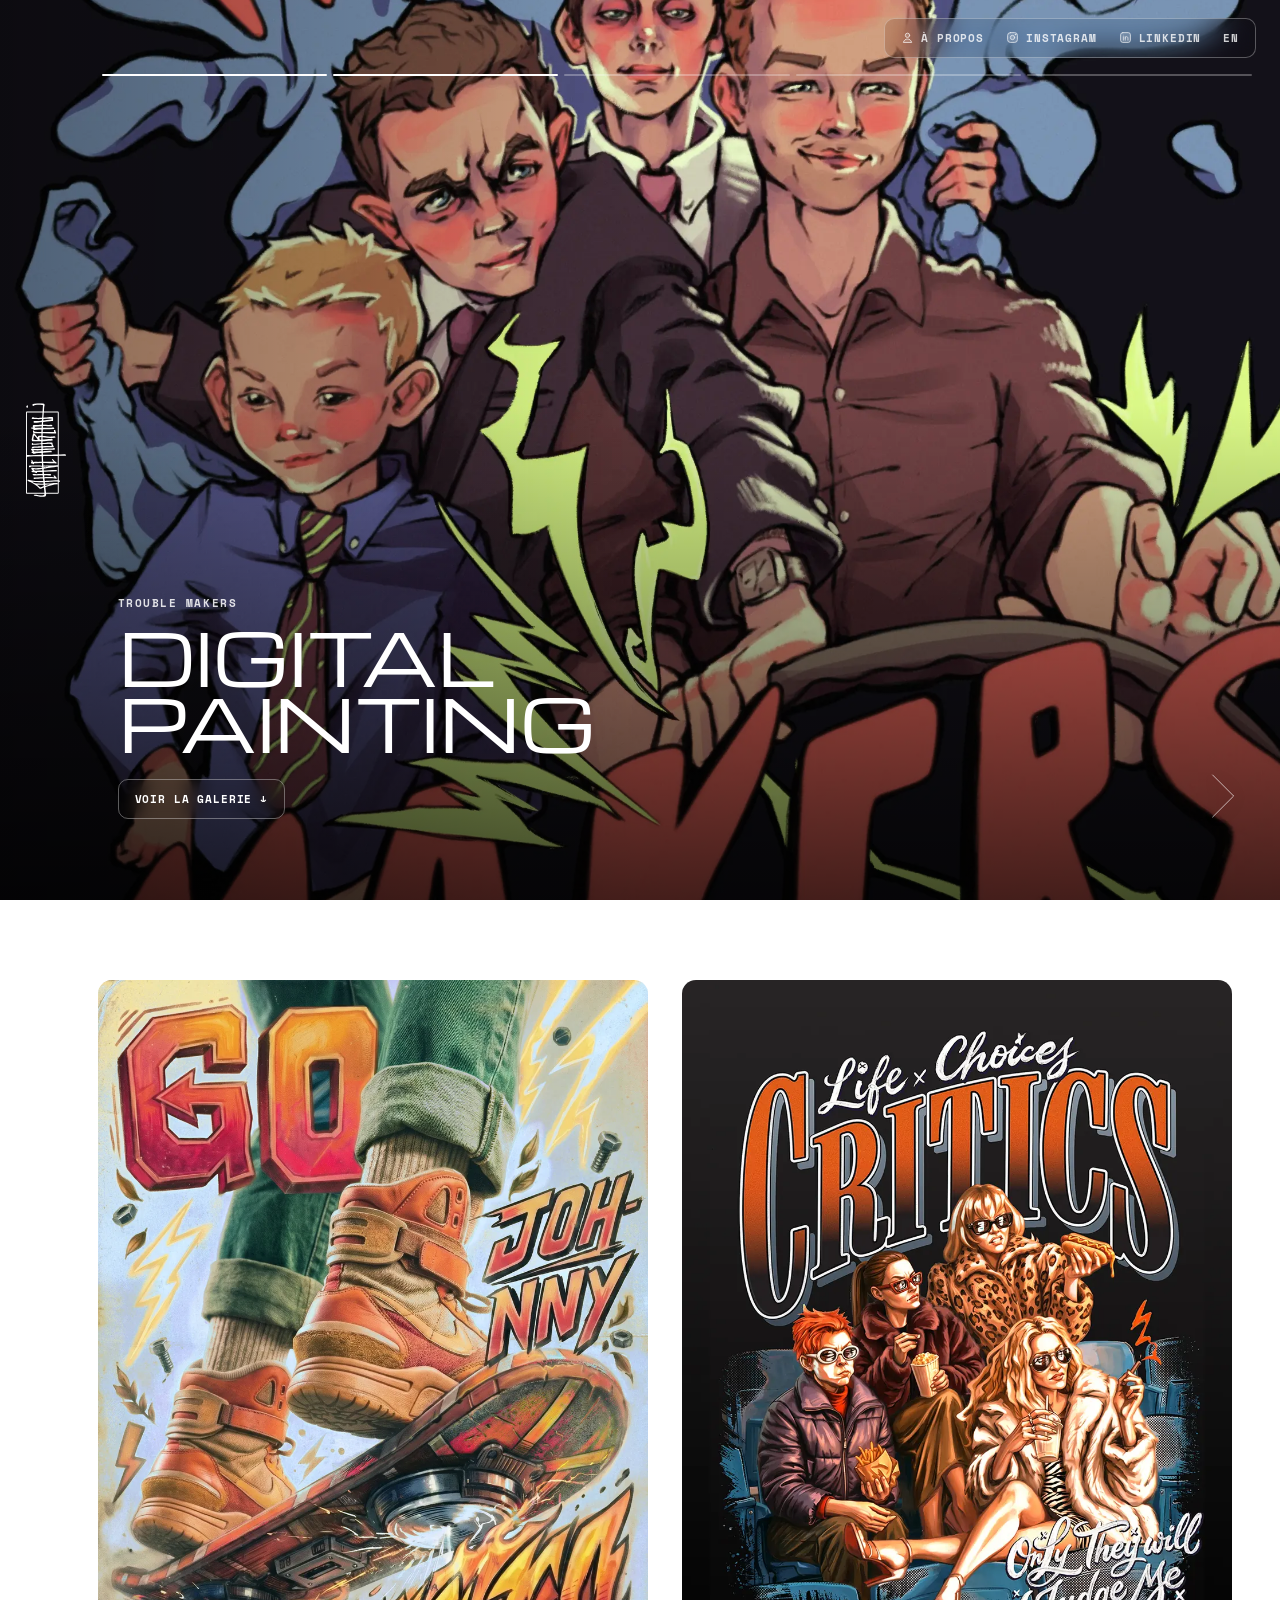
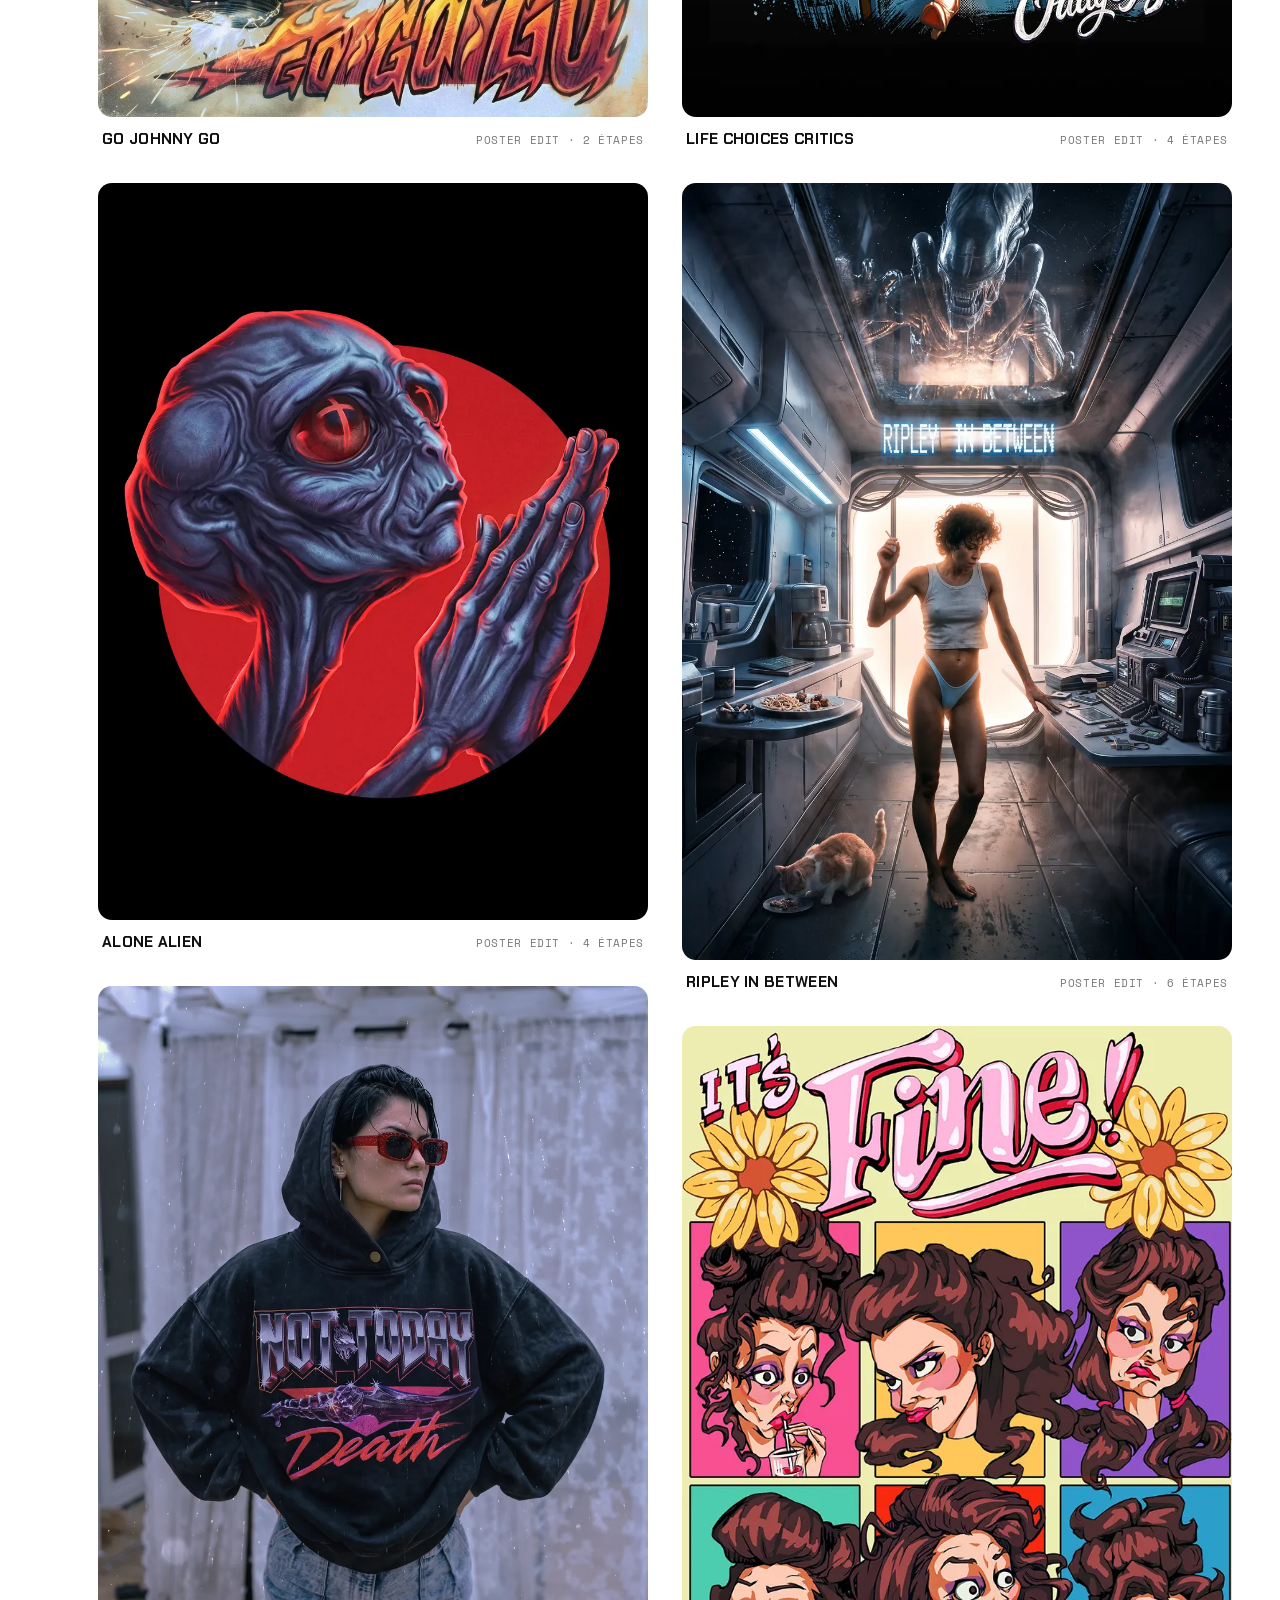
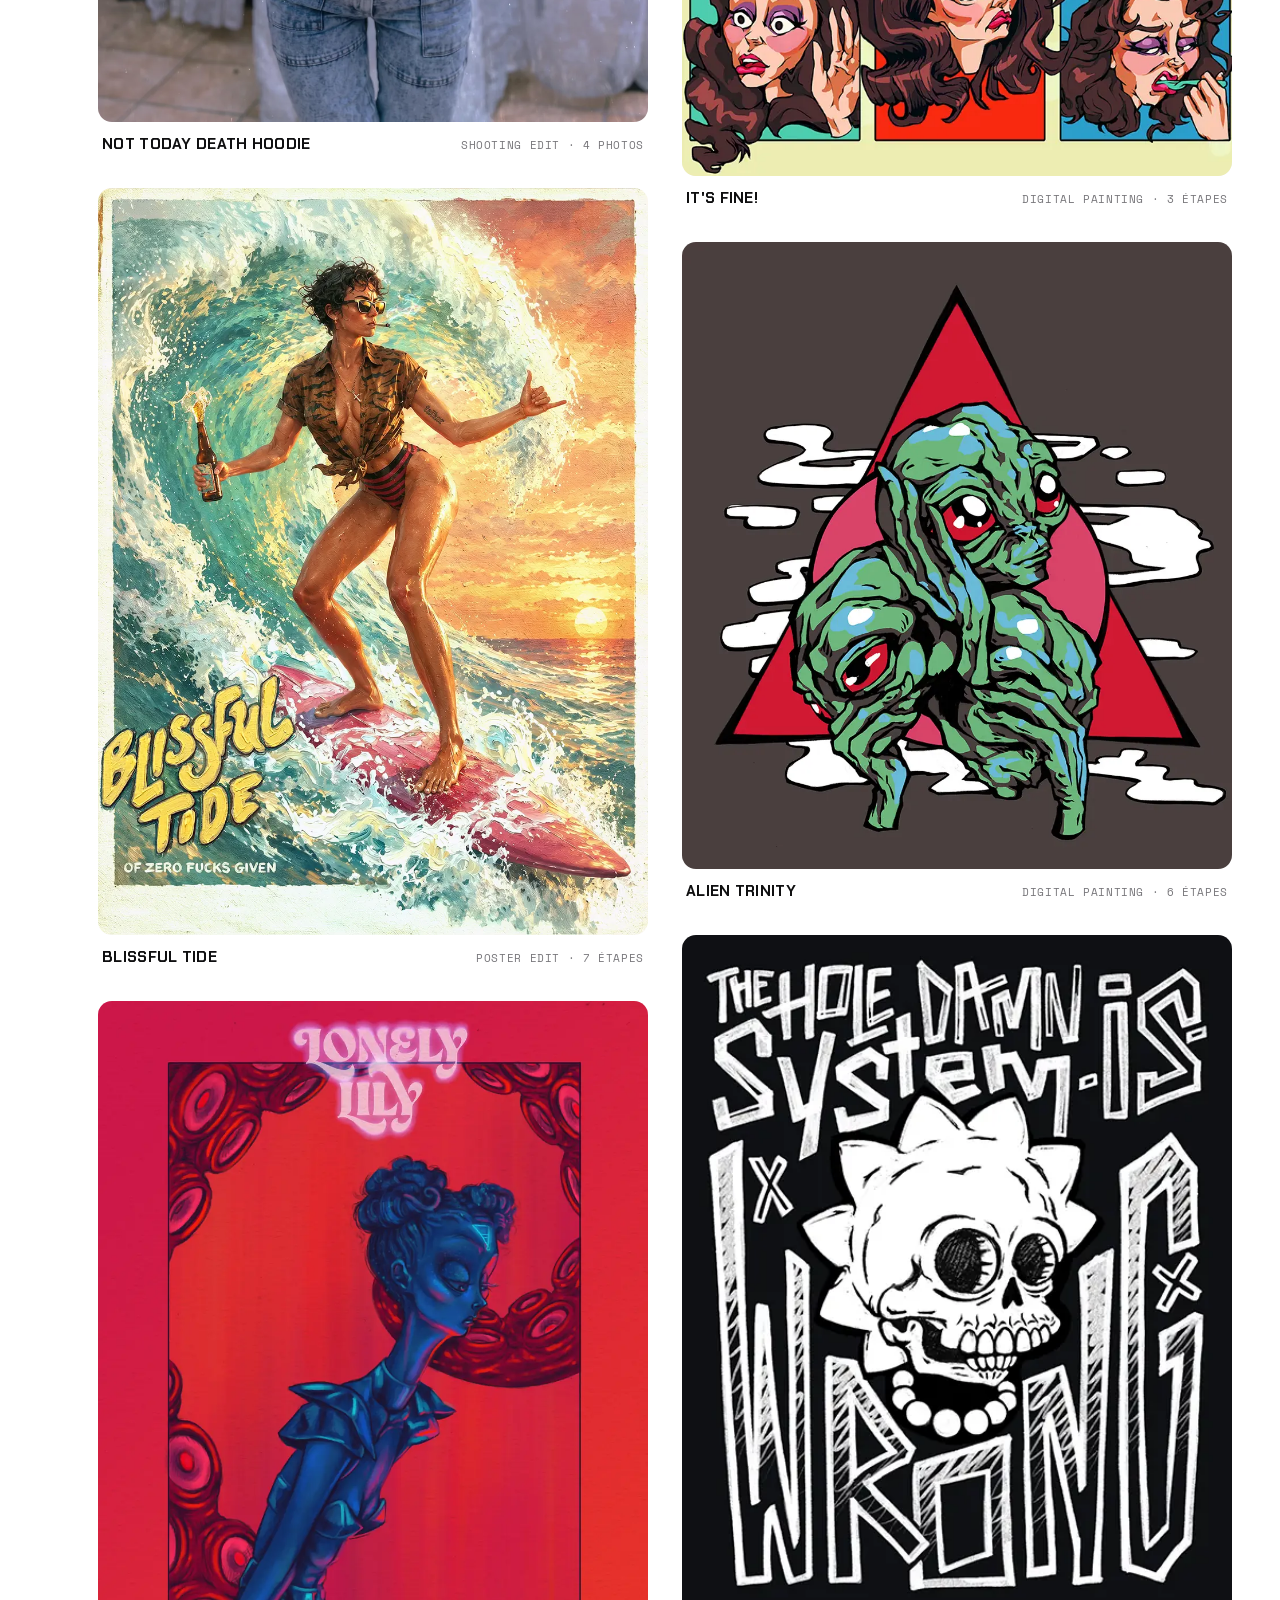
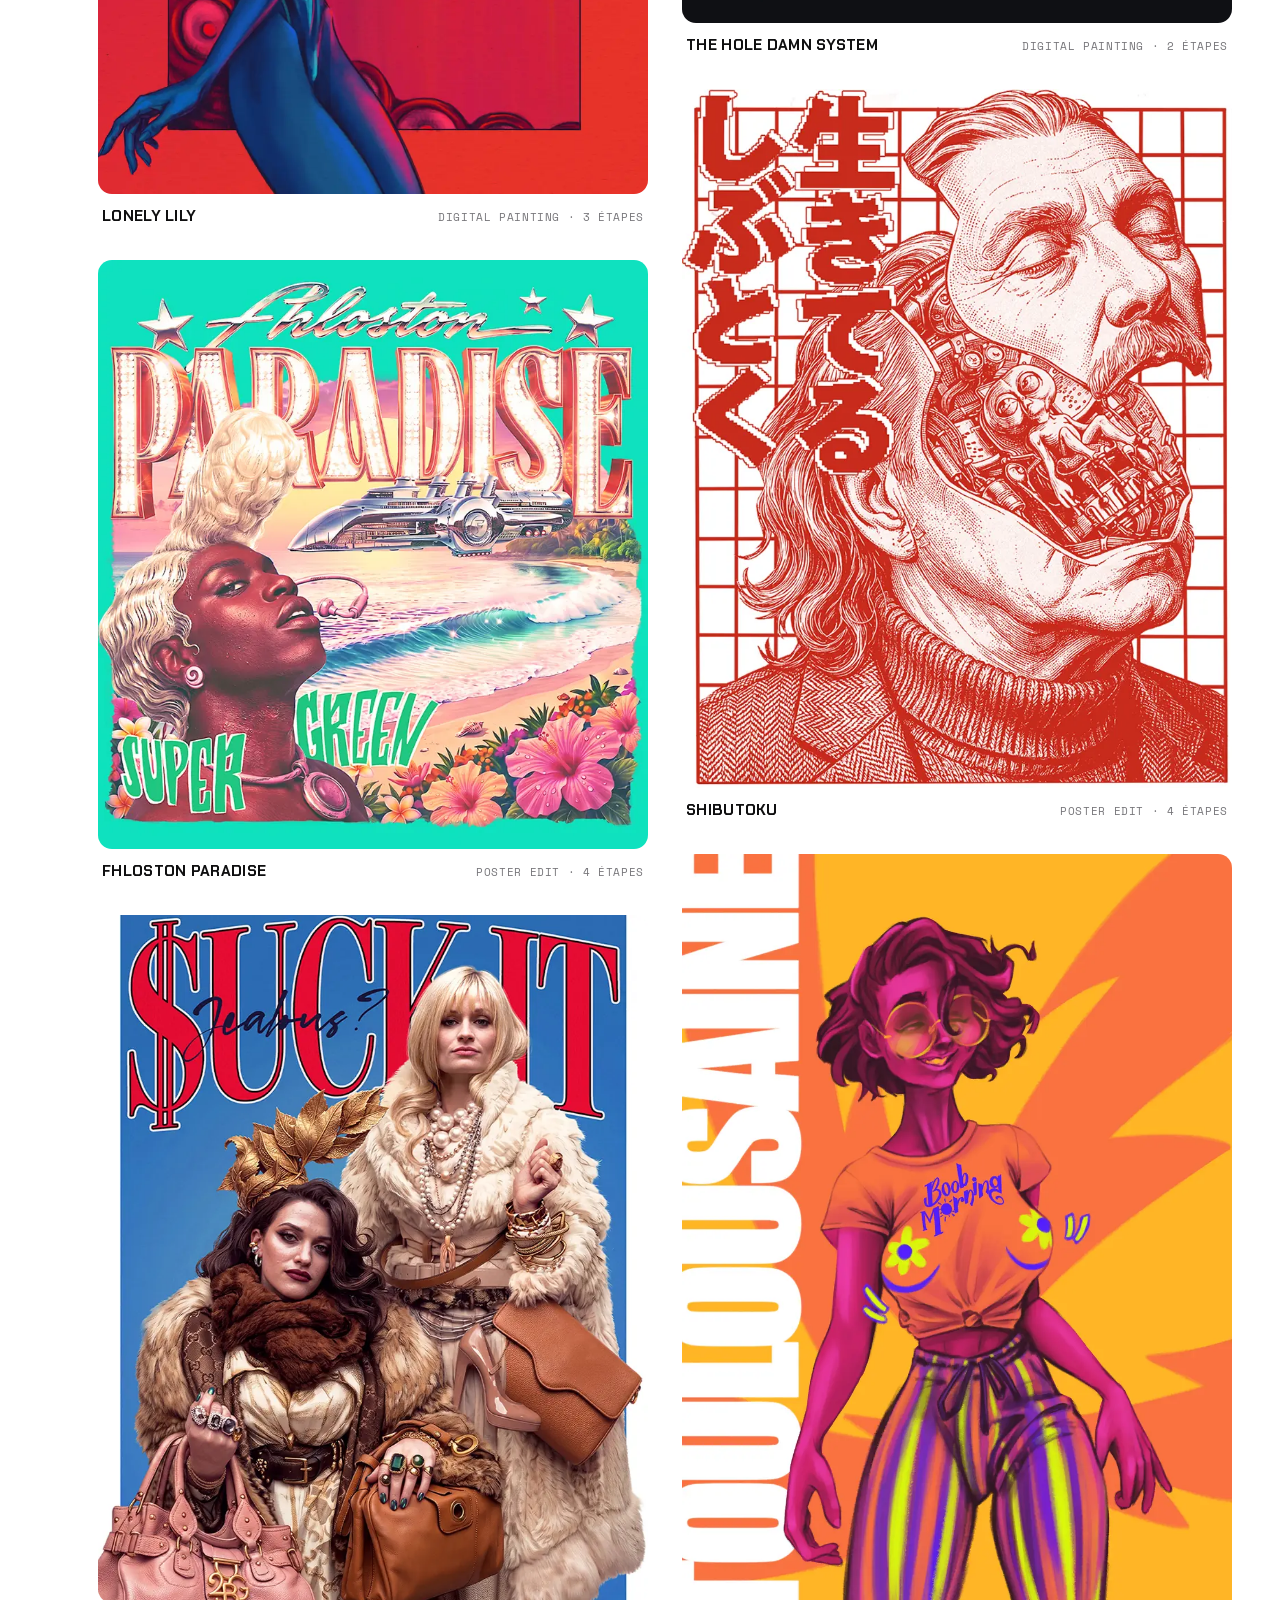
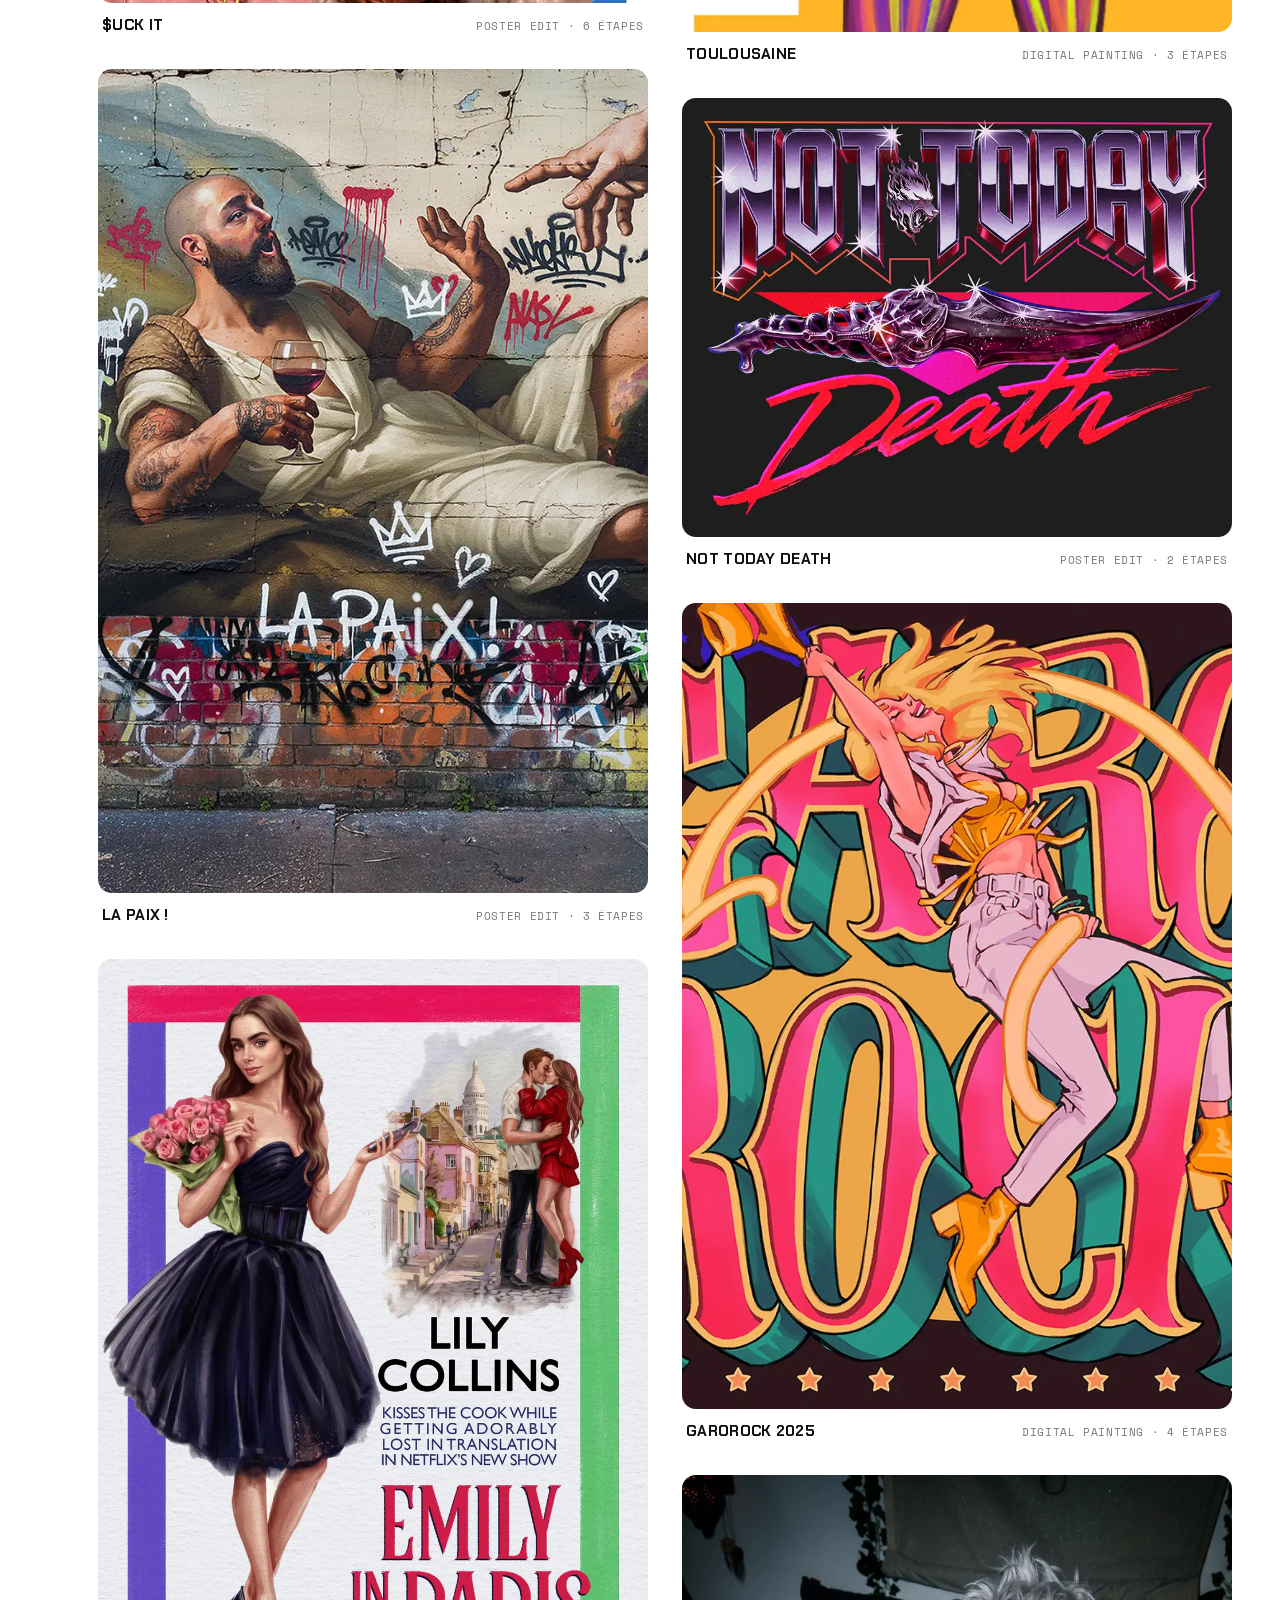
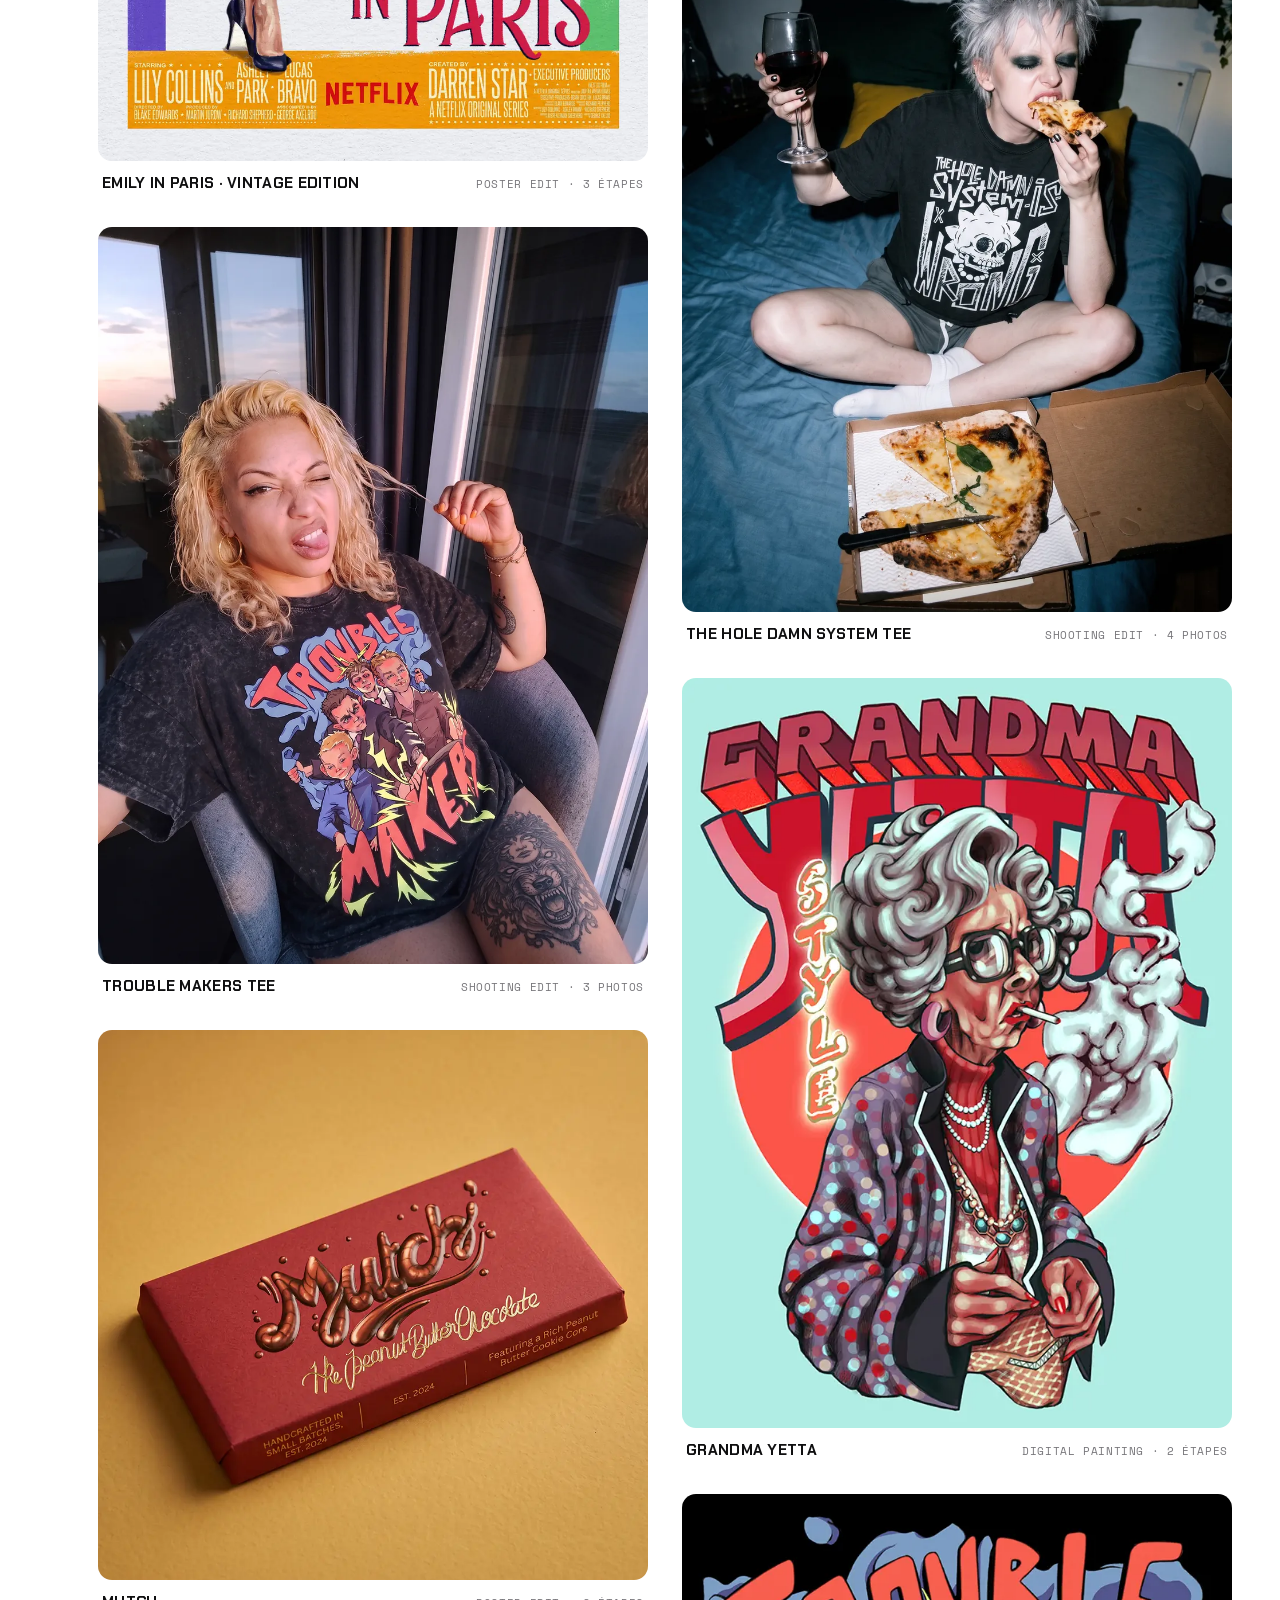
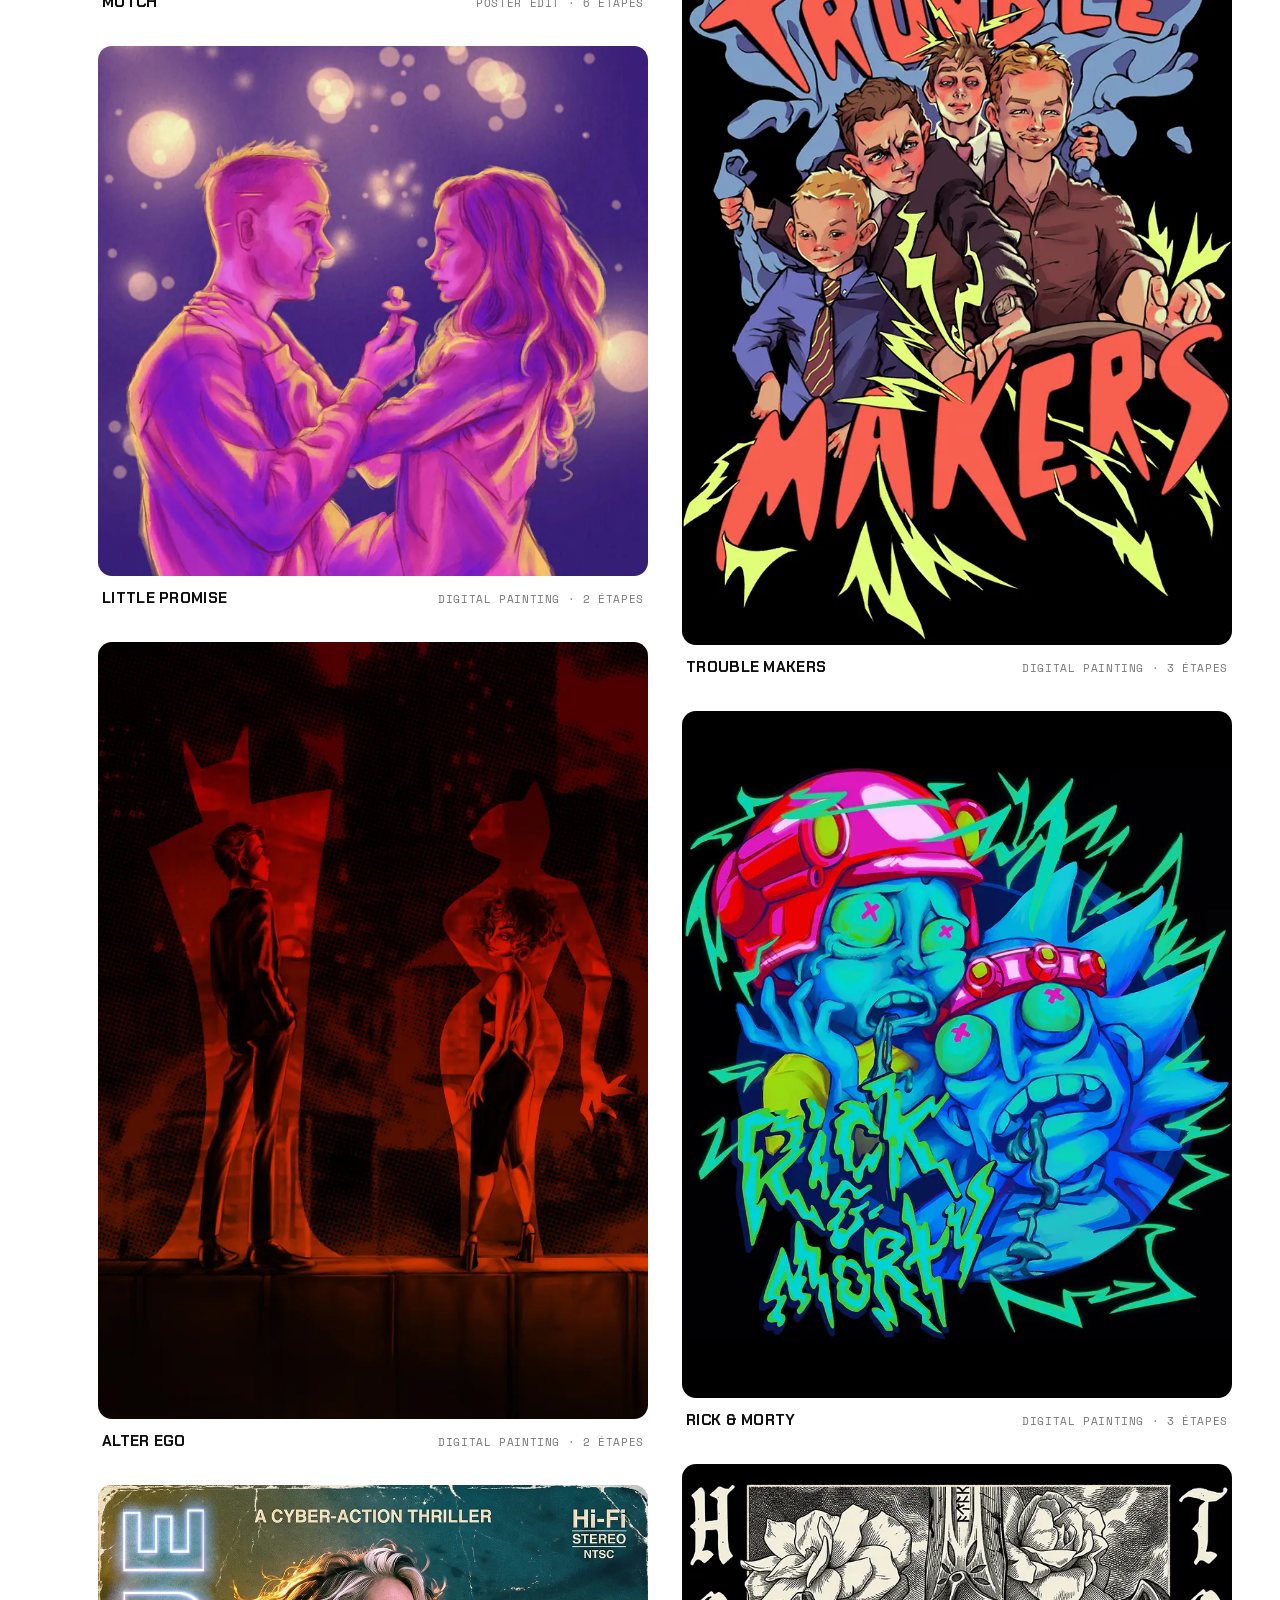
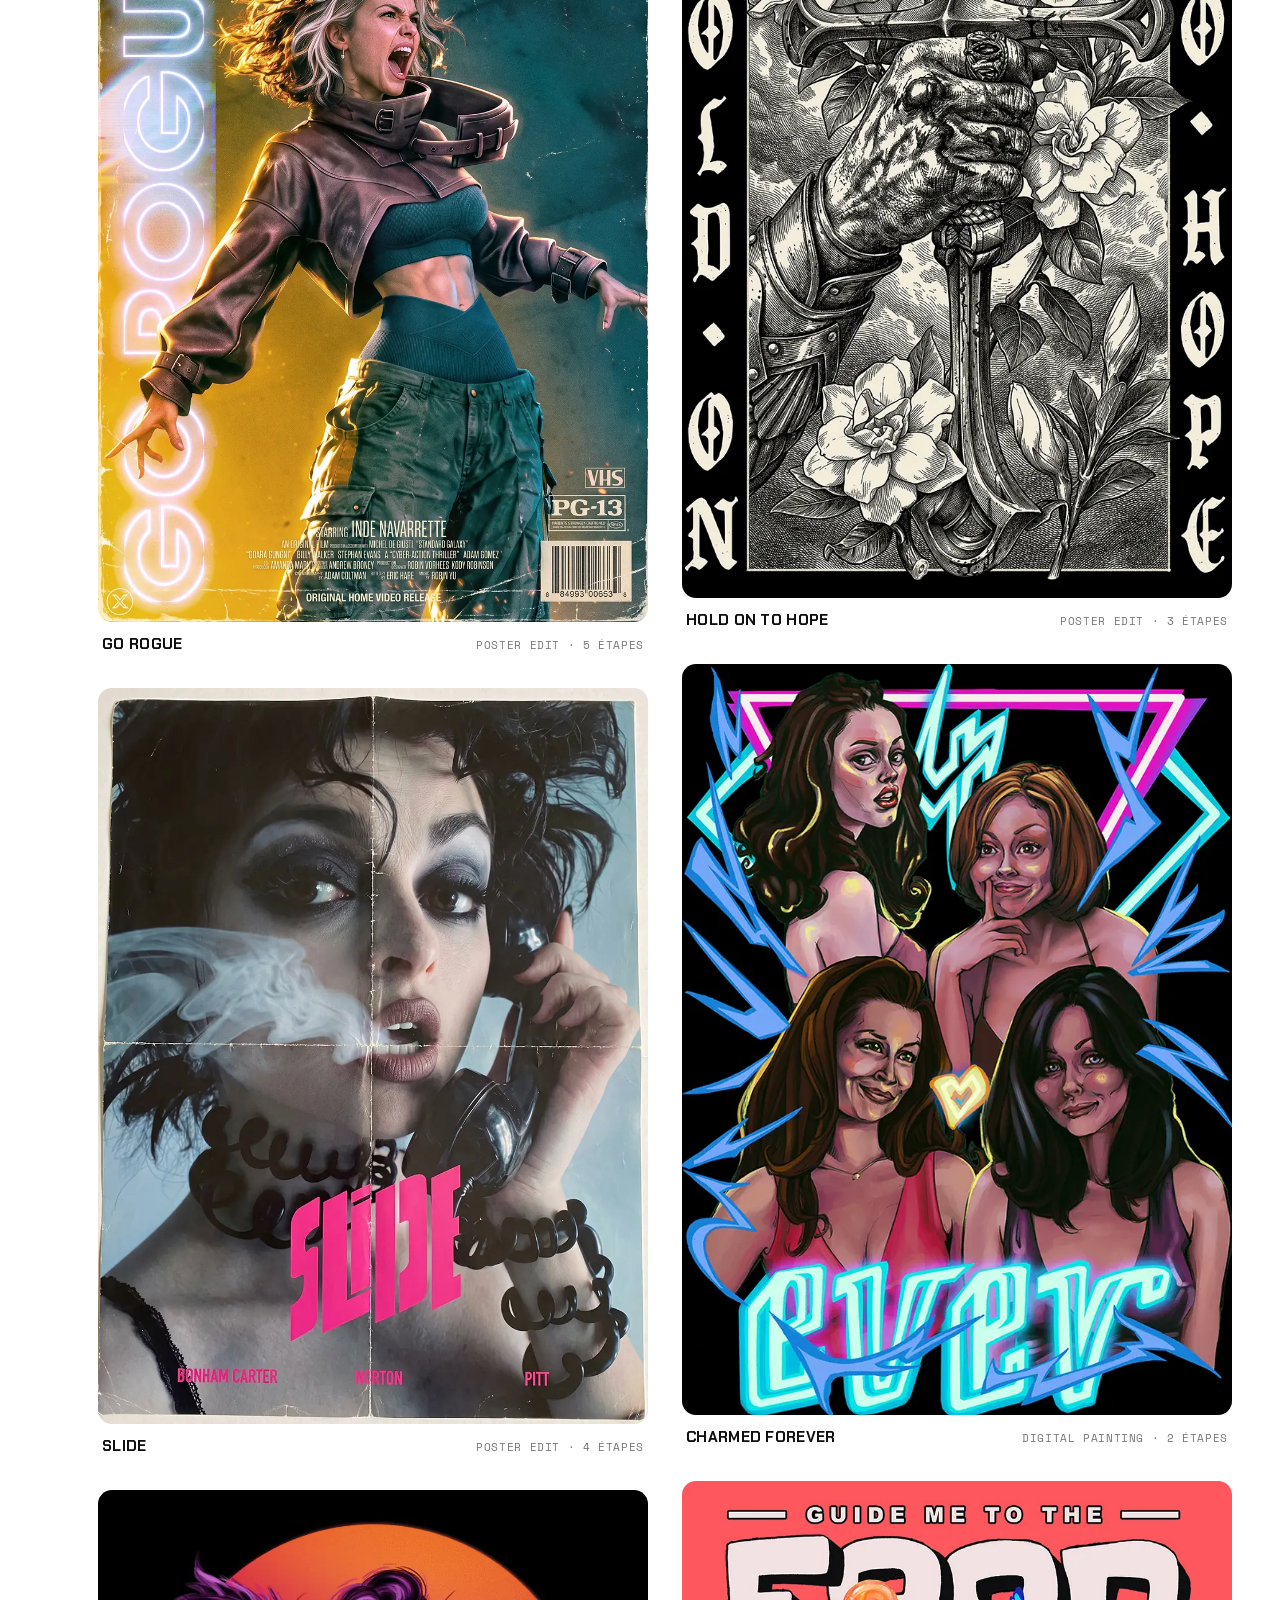
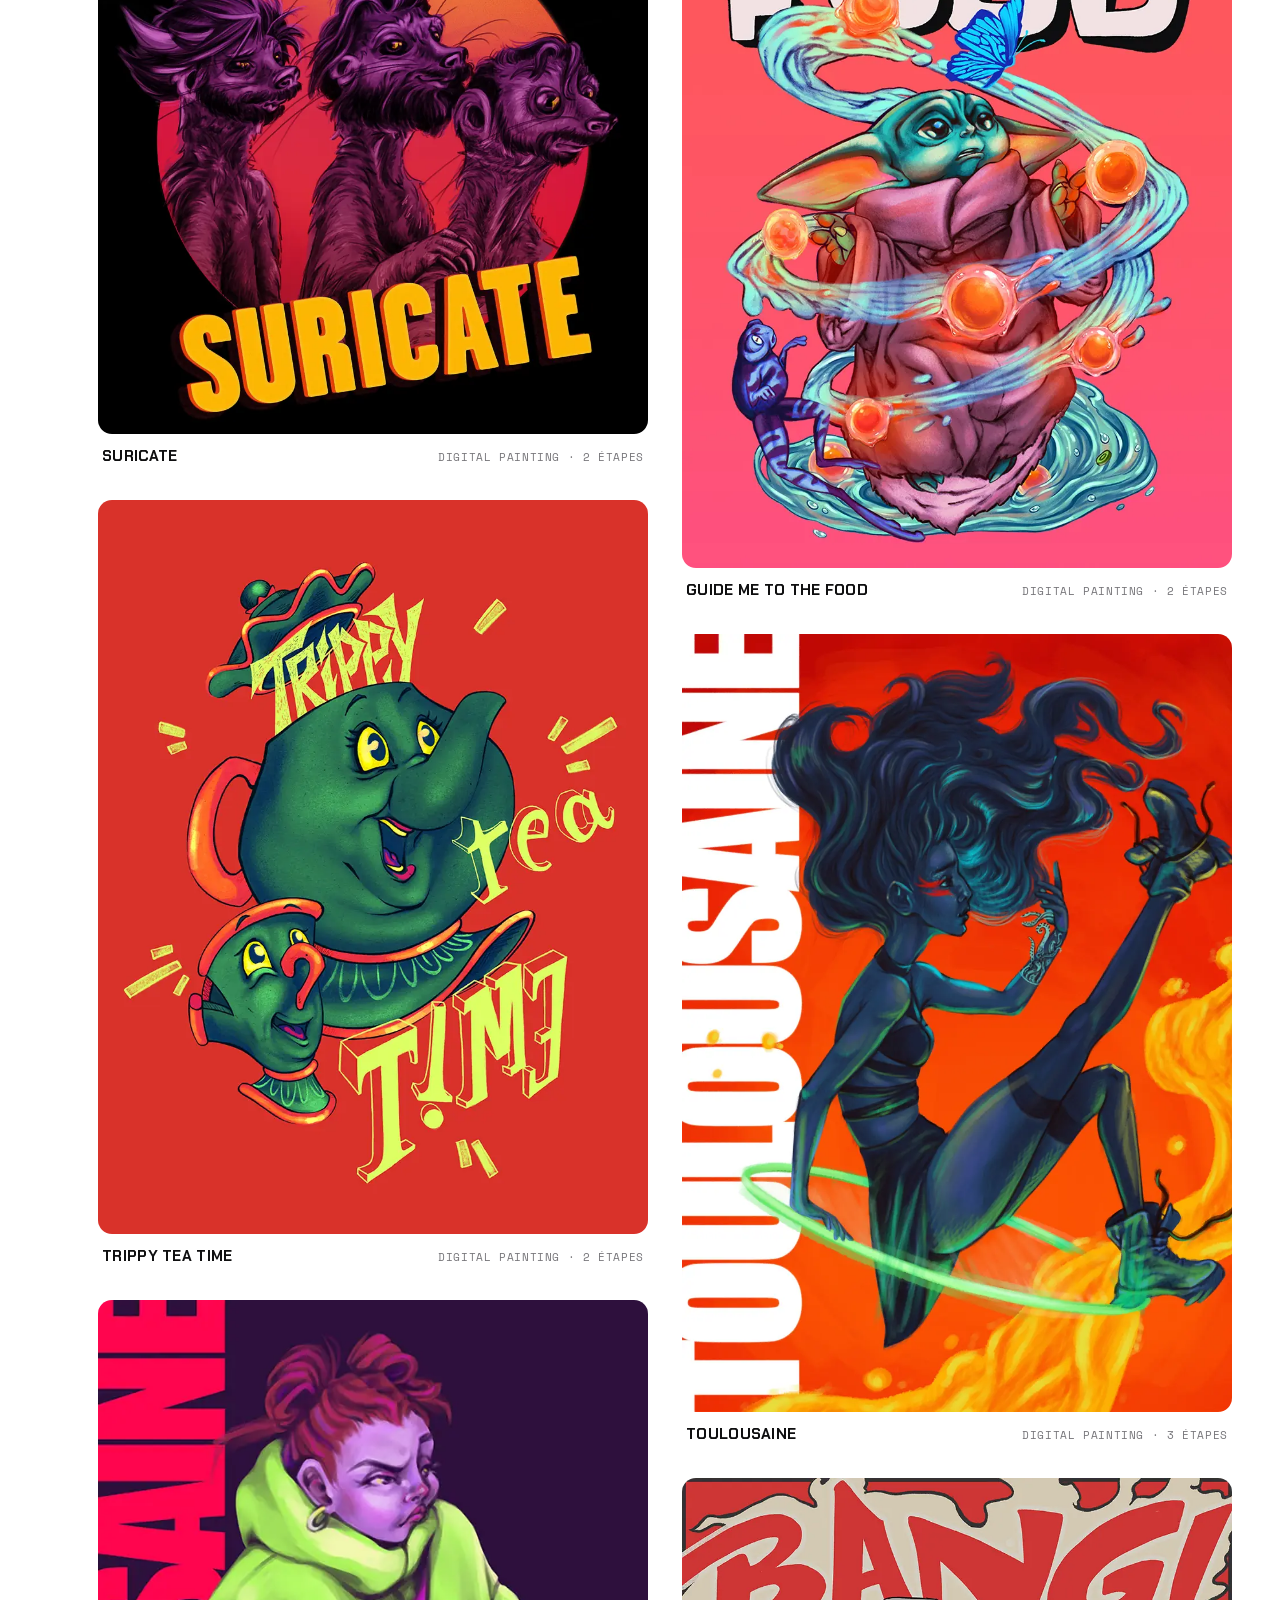
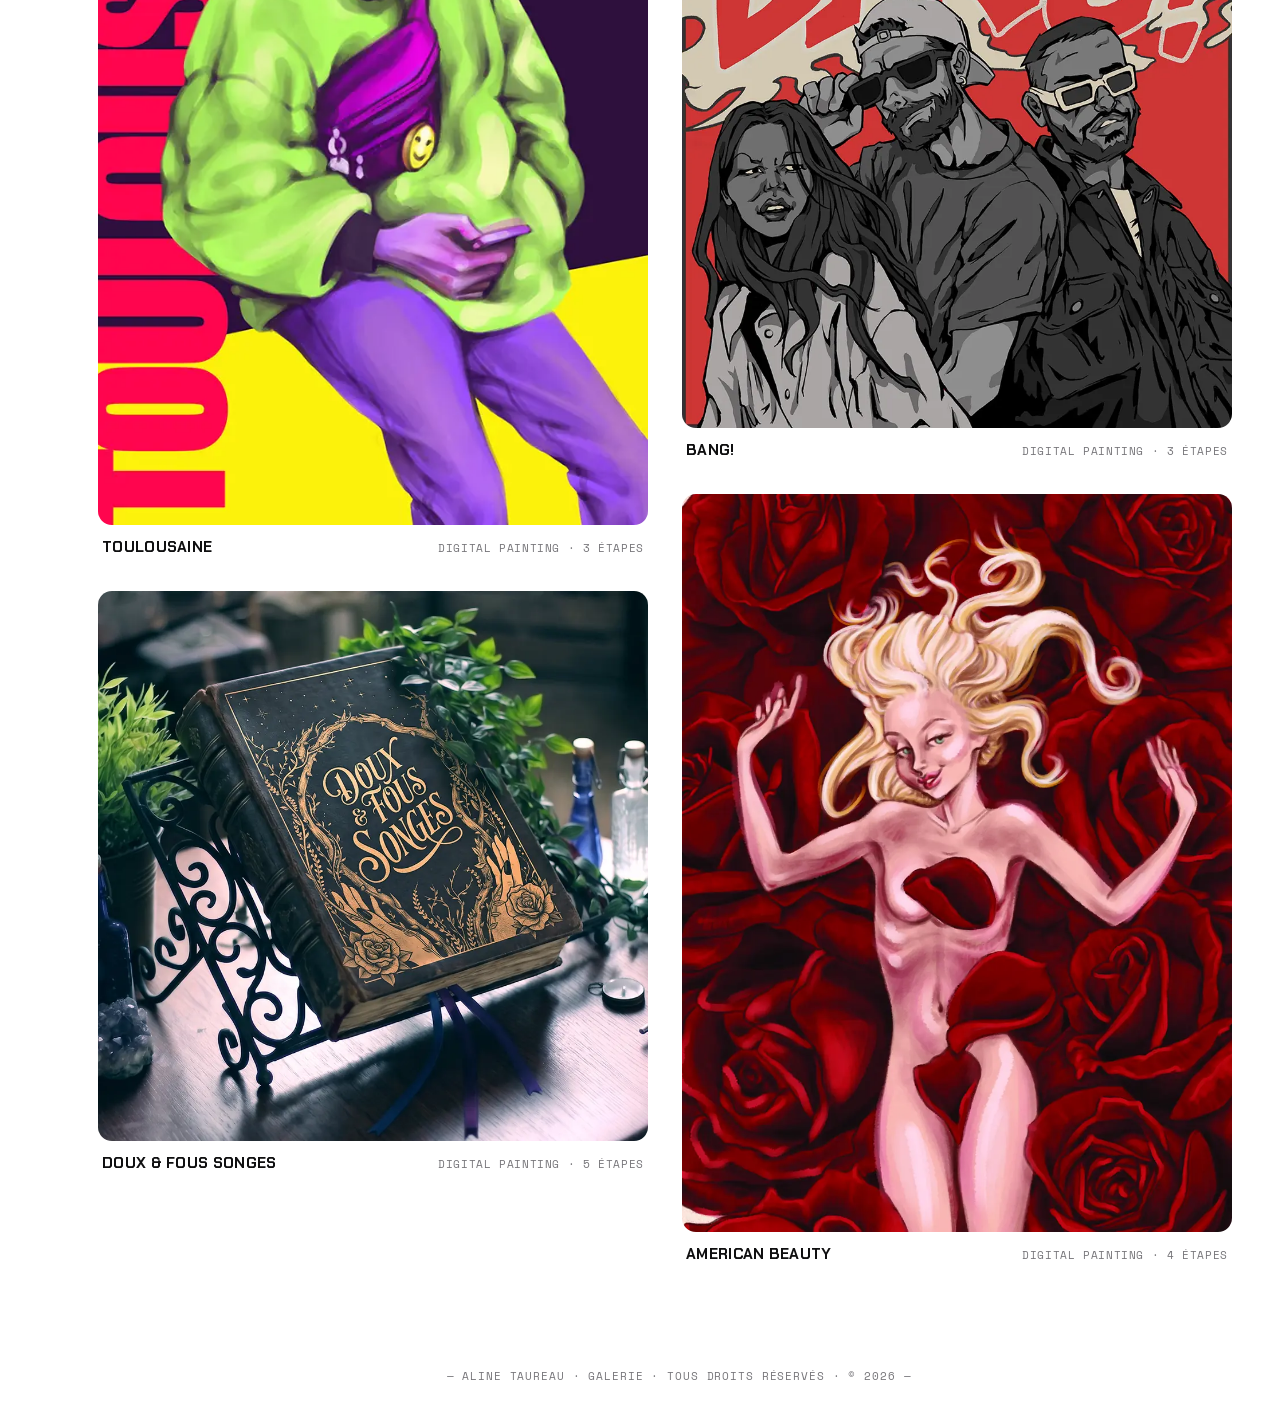
==== index.html @ 4c39b452 "Favicon Lisa + lien LinkedIn (FR)" ====
<!doctype html>
<html lang="fr">
<head>
<meta charset="utf-8">
<script async src="https://www.googletagmanager.com/gtag/js?id=G-61VN6WC6R4"></script>
<script>window.dataLayer = window.dataLayer || []; function gtag(){dataLayer.push(arguments);} gtag('js', new Date()); gtag('config', 'G-61VN6WC6R4');</script>
<meta name="viewport" content="width=device-width, initial-scale=1">
<title>Aline Taureau · Galerie</title>
<meta name="description" content="Aline Taureau, Visual Hacker : illustratrice, affichiste et directrice artistique à Toulouse. Digital painting, affiches IA retouchées à la main, du croquis au fichier prêt à imprimer.">
<meta property="og:title" content="Aline Taureau · Galerie"><meta property="og:description" content="Illustratrice, affichiste, directrice artistique. Du croquis au visuel final."><meta property="og:image" content="https://alinetaureau.gallery/assets/preview.jpg">
<link rel="alternate" hreflang="fr" href="https://alinetaureau.gallery/"><link rel="alternate" hreflang="en" href="https://alinetaureau.gallery/en/">
<link rel="icon" href="/favicon.ico" sizes="48x48"><link rel="icon" type="image/png" sizes="192x192" href="/icon-192.png"><link rel="apple-touch-icon" href="/apple-touch-icon.png">
<link rel="preconnect" href="https://fonts.googleapis.com">
<link rel="preconnect" href="https://fonts.gstatic.com" crossorigin>
<link href="https://fonts.googleapis.com/css2?family=Anton&family=Archivo+Black&family=Bebas+Neue&family=Big+Shoulders+Display:wght@900&family=Bricolage+Grotesque:opsz,wght@12..96,800&family=Chakra+Petch:ital,wght@0,500;0,600;0,700;1,700&family=Michroma&family=Orbitron:wght@900&family=Rubik+Mono+One&family=Space+Mono:wght@400;700&family=Syne:wght@800&family=Unbounded:wght@800&display=swap" rel="stylesheet">
<style>
:root {
  --bg: #fff; --ink: #0f0f10; --mut: #77767a;
  --red: #e5141e; --royal: #2142e8; --turq: #12c9c0;
  --lane: 92px; --gap: 34px; --r: 14px;
  --mono: 'Space Mono', 'Liberation Mono', ui-monospace, Menlo, monospace;
  --tech: 'Chakra Petch', 'Space Mono', 'Arial Narrow', sans-serif;
}
* { box-sizing: border-box; margin: 0; padding: 0; }
html { background: var(--bg); scroll-behavior: smooth; }
body { background: var(--bg); color: var(--ink); font-family: var(--mono); overflow-x: hidden; -webkit-font-smoothing: antialiased; }
a { color: inherit; text-decoration: none; }
button { font: inherit; color: inherit; background: none; border: 0; cursor: pointer; }
img { display: block; }
:focus-visible { outline: 2px solid var(--royal); outline-offset: 3px; }

/* ---------- barres de menu : même DA en haut et pour les sections ---------- */
.bar { display: flex; align-items: center; gap: 22px; height: 40px; padding: 0 16px; border-radius: 10px;
  border: 1px solid rgba(15,15,16,.14); background: rgba(255,255,255,.24);
  backdrop-filter: blur(14px) saturate(1.4); -webkit-backdrop-filter: blur(14px) saturate(1.4); transition: border-color .3s, color .3s; }
.on-dark .bar { border-color: rgba(255,255,255,.3); background: rgba(10,10,12,.12); color: #fff; }
.mi { display: inline-flex; align-items: center; gap: 7px; height: 100%; font: 700 10.5px/1 var(--mono); letter-spacing: .08em; text-transform: uppercase; white-space: nowrap; opacity: .62; transition: opacity .2s; position: relative; }
.mi:hover, .mi[aria-pressed="true"] { opacity: 1; }
.mi { opacity: .8; }
.mi[aria-pressed="true"]::after { content: ""; position: absolute; left: 0; right: 0; bottom: 8px; height: 1px; background: currentColor; }
.ico { display: inline-grid; place-items: center; flex: none; width: 13px; height: 13px; margin-top: -1px; }
.ico svg { width: 13px; height: 13px; display: block; }
/* glitch des icônes : couleurs uniquement, tant qu'on survole */
.mi:hover .ico, .mi:focus-visible .ico { animation: glc .36s steps(1) infinite; }
@keyframes glc {
  0%   { filter: drop-shadow(-2px 0 var(--red)) drop-shadow(2px 0 var(--royal)); }
  25%  { filter: drop-shadow(2px 0 var(--turq)) drop-shadow(-2px 1px var(--red)); }
  50%  { filter: drop-shadow(-2px -1px var(--royal)) drop-shadow(2px 0 var(--turq)); }
  75%  { filter: drop-shadow(2px 1px var(--red)) drop-shadow(-1px 0 var(--turq)); }
}
.util { position: fixed; top: 18px; right: 24px; z-index: 60; }
.secnav { position: sticky; top: 18px; z-index: 55; height: 40px; margin: 18px 0 22px; padding-left: calc(var(--lane) + 6px); width: max-content; }

/* ---------- signature : toujours à gauche, au même endroit ---------- */
.sig { position: fixed; left: 0; top: 50%; width: var(--lane); transform: translateY(-50%); z-index: 70; display: grid; place-items: center; }
.sig a { display: block; position: relative; padding: 10px; }
.sig svg.logo { width: 40px; height: auto; display: block; transition: transform .5s cubic-bezier(.2,.8,.2,1), filter .5s; }
.sig svg.logo path { fill: var(--ink); transition: fill .35s; }
.sig.on-dark svg.logo path { fill: #fff; }
/* survol : la signature se soulève, se dédouble en rouge / bleu roi / turquoise, puis se pose */
.sig a:hover svg.logo, .sig a:focus-visible svg.logo { transform: translateX(3px) scale(1.07); animation: sigGl .5s steps(1) 1 forwards; }
@keyframes sigGl {
  0%   { filter: drop-shadow(-3px 0 var(--red)) drop-shadow(3px 0 var(--royal)); }
  20%  { filter: drop-shadow(3px 1px var(--turq)) drop-shadow(-3px 0 var(--red)); }
  40%  { filter: drop-shadow(-2px -1px var(--royal)) drop-shadow(2px 0 var(--turq)); }
  60%  { filter: drop-shadow(2px 0 var(--red)) drop-shadow(-2px 0 var(--royal)); }
  100% { filter: drop-shadow(-1.5px 0 var(--red)) drop-shadow(1.5px 0 var(--turq)); }
}
/* au repos, un micro-scintillement toutes les 9 s rappelle qu'elle est vivante */
.sig.pulse a:not(:hover) svg.logo, .util.pulse .mi .ico { animation: glc .36s steps(1) 2; }
@keyframes sigIdle { 0%, 3.2%, 100% { filter: none; } 1% { filter: drop-shadow(-2px 0 var(--red)) drop-shadow(2px 0 var(--royal)); } 2% { filter: drop-shadow(2px 0 var(--turq)); } }
/* trait fin qui pousse le long de la signature */
.sig a::after { content: ""; position: absolute; right: -2px; top: 50%; width: 1px; height: 0; background: currentColor; transform: translateY(-50%); transition: height .5s cubic-bezier(.2,.8,.2,1); color: var(--ink); }
.sig.on-dark a::after { color: #fff; }
.sig a::after { display: none; }

/* ---------- home : diaporama plein cadre ---------- */
.hero { position: relative; height: 100vh; height: 100svh; min-height: 520px; overflow: hidden; background: #0d0d0e; color: #fff; }
.slide { position: absolute; inset: 0; opacity: 0; visibility: hidden; transition: opacity .9s ease, visibility 0s .9s; }
.slide.on { opacity: 1; visibility: visible; transition: opacity .9s ease; z-index: 1; }
.slide img.full { position: absolute; inset: 0; width: 100%; height: 100%; object-fit: cover; transform: scale(1.02); transition: transform 7s linear; }
.slide.on img.full { transform: scale(1.09); }
.slide::after { content: ""; position: absolute; inset: 0; background: linear-gradient(transparent 45%, rgba(0,0,0,.7)), linear-gradient(90deg, rgba(0,0,0,.35), transparent 50%); }
.slide .txt { position: absolute; z-index: 2; left: calc(var(--lane) + 2vw); bottom: 9vh; }
.kick { font: 700 11px var(--mono); letter-spacing: .14em; text-transform: uppercase; opacity: .85; }
.big { font-family: 'Michroma', 'Arial Narrow', sans-serif; font-weight: 400; font-size: clamp(30px, 5.6vw, 94px); line-height: .92; letter-spacing: -.02em; text-transform: uppercase; margin-top: 12px; }
.fontbar { position: fixed; left: 50%; bottom: 14px; transform: translateX(-50%); z-index: 90; display: flex; gap: 3px; align-items: center; padding: 5px; border-radius: 10px; background: #111; color: #fff; font: 700 10.5px var(--mono); max-width: calc(100vw - 20px); overflow-x: auto; box-shadow: 0 8px 30px rgba(0,0,0,.3); }
.fontbar em { font-style: normal; opacity: .6; padding: 0 6px; white-space: nowrap; }
.fontbar button { padding: 7px 9px; border-radius: 6px; white-space: nowrap; color: #fff; }
.fontbar button[aria-pressed="true"] { background: #fff; color: #111; }
.about.open ~ .fontbar { display: none; }
.cta { display: inline-flex; align-items: center; gap: 10px; margin-top: 24px; height: 40px; padding: 0 16px; border-radius: 10px; font: 700 10.5px var(--mono); letter-spacing: .08em; text-transform: uppercase; border: 1px solid rgba(255,255,255,.35); backdrop-filter: blur(9px); -webkit-backdrop-filter: blur(9px); transition: gap .25s; }
.cta:hover { gap: 16px; }
.next { position: absolute; z-index: 5; right: 2vw; bottom: 8vh; transform: none; width: 64px; height: 64px; display: grid; place-items: center; color: #fff; filter: drop-shadow(0 2px 10px rgba(0,0,0,.45)); transition: transform .25s; }
.next:hover { transform: translateX(5px); }
.next { transition: transform .25s; }
.next svg { width: 56px; height: 56px; }
.bars { position: absolute; z-index: 5; left: calc(var(--lane) + 10px); right: 28px; top: 74px; display: flex; gap: 6px; }
.bars i { flex: 1; height: 2px; background: rgba(255,255,255,.28); overflow: hidden; border-radius: 2px; }
.bars i b { display: block; height: 100%; width: 0; background: #fff; }
.bars i.done b { width: 100%; }
.bars i.run b { animation: bar 6s linear forwards; }
.hero.paused .bars i.run b { animation-play-state: paused; }
@keyframes bar { to { width: 100%; } }

/* ---------- galerie : images entières, 2 colonnes (3 sur très grand écran) ---------- */
main { padding: 0 48px 40px calc(var(--lane) + 6px); }
.grid { display: flex; gap: var(--gap); align-items: flex-start; }
.grid .col { flex: 1 1 0; min-width: 0; display: flex; flex-direction: column; }
.tile { margin-bottom: var(--gap); }
.tile.hidden { display: none; }
.frame { position: relative; overflow: hidden; border-radius: var(--r); background: #f1f1f2; isolation: isolate; }
.frame > img.main { width: 100%; height: auto; }
.frame .step { position: absolute; inset: 0; z-index: 2; opacity: 0; transition: opacity .35s; }
.frame .step.on { opacity: 1; }
.frame .step .blur { position: absolute; inset: -10%; background-size: cover; background-position: center; filter: blur(30px) saturate(1.2); transform: scale(1.1); }
.frame .step img { position: absolute; inset: 0; width: 100%; height: 100%; object-fit: contain; }
.frame .shade { position: absolute; z-index: 3; left: 0; right: 0; bottom: 0; height: 150px; background: linear-gradient(transparent, rgba(0,0,0,.42)); opacity: 0; transition: opacity .3s; pointer-events: none; }
.frame .nav { position: absolute; z-index: 4; bottom: 6px; width: 132px; height: 132px; display: grid; place-items: center; color: #fff; filter: drop-shadow(0 1px 6px rgba(0,0,0,.5)); opacity: 0; transition: opacity .25s, transform .25s; }
.frame .nav svg { width: 132px; height: 132px; }
.frame .nav.p { left: -18px; } .frame .nav.n { right: -18px; }
.frame .nav.p:hover { transform: translateX(-3px); } .frame .nav.n:hover { transform: translateX(3px); }
.frame .lab { position: absolute; z-index: 4; left: 100px; right: 100px; bottom: 67px; text-align: center; font: 700 10px/1 var(--mono); letter-spacing: .08em; text-transform: uppercase; color: #fff; text-shadow: 0 1px 6px rgba(0,0,0,.6); opacity: 0; transition: opacity .3s; white-space: nowrap; overflow: hidden; text-overflow: ellipsis; }
.tile.proj:hover .nav, .tile.proj:hover .lab, .tile.proj:hover .shade, .tile.proj.walked .lab, .tile.proj.walked .shade, .tile.proj.walked .nav { opacity: 1; }
.cap { display: flex; justify-content: space-between; align-items: baseline; gap: 12px; padding: 12px 4px 0; }
.cap b { font: 700 15px var(--tech); text-transform: uppercase; letter-spacing: .02em; }
.cap span { font: 400 10.5px var(--mono); letter-spacing: .06em; text-transform: uppercase; color: var(--mut); white-space: nowrap; }
.tile.vid .frame img { width: 100%; height: auto; }

footer { padding: 30px 20px 40px calc(var(--lane) + 6px); text-align: center; font: 400 11px var(--mono); letter-spacing: .08em; text-transform: uppercase; color: var(--mut); }

/* ---------- multipass (clic sur la signature) ---------- */
.about { position: fixed; inset: 0; z-index: 80; display: none; place-items: center; background: rgba(240,240,242,.55); backdrop-filter: blur(12px); -webkit-backdrop-filter: blur(12px); }
.about.open { display: grid; animation: abIn .35s ease; }
@keyframes abIn { from { opacity: 0; } to { opacity: 1; } }
.about .mp { --w: min(560px, calc(100vw - 40px)); animation: mpIn .6s cubic-bezier(.2,.8,.2,1); }
@keyframes mpIn { from { transform: translateY(24px) rotate(-4deg) scale(.94); opacity: 0; } to { transform: none; opacity: 1; } }
.about .x { position: absolute; top: 20px; right: 20px; width: 42px; height: 42px; border-radius: 50%; background: var(--ink); color: #fff; font-size: 16px; }
.about .mphint { position: absolute; left: 0; right: 0; bottom: 24px; text-align: center; font: 700 10px var(--mono); letter-spacing: .1em; text-transform: uppercase; color: var(--mut); }
/* ---------- tablette ---------- */
.sec .short { display: none; }
@media (max-width: 1100px) { .sec .long { display: none; } .sec .short { display: inline; } }
/* ---------- téléphone ---------- */
@media (max-width: 699px) {
  :root { --lane: 0px; --gap: 22px; --r: 12px; }
  .sig { width: 60px; } .sig svg.logo { width: 40px; } .sig a { padding: 6px; } .sig a::after { display: none; }
  .frame .nav { width: 84px; height: 84px; } .frame .nav svg { width: 84px; height: 84px; } .frame .nav.p { left: -5px; } .frame .nav.n { right: -5px; } .frame .lab { left: 70px; right: 70px; bottom: 44px; }
  .slide .txt { left: 64px; } .bars { left: 64px; } .sig .tip { display: none; }
  .util { top: 10px; right: 10px; } .util .bar { gap: 12px; padding: 0 10px; } .util .mi .lbl { display: none; }
  .secnav { top: 10px; margin: 12px 0 16px; padding-left: 14px; }
  .secnav .bar { gap: 10px; padding: 0 8px; } .secnav .mi { font-size: 9.5px; letter-spacing: .04em; gap: 5px; }
  .util .bar { gap: 10px !important; padding: 0 8px !important; } .util { right: 8px; }
  .hero { height: 86svh; } .bars { top: 60px; right: 14px; } .next { right: 4px; }
  .big { font-size: clamp(26px, 8.4vw, 40px); }
  main { padding: 0 14px 30px 14px; }
  .frame .nav, .frame .lab, .frame .shade { opacity: 1; }
}
@media (prefers-reduced-motion: reduce) { * { transition: none !important; animation: none !important; } }
</style>
<style>
.mp { --w: 420px; width: var(--w); aspect-ratio: 1.586; perspective: 1400px; cursor: pointer; font-size: calc(var(--w) * .0215); position: relative; }
.mp .in { position: absolute; inset: 0; transform-style: preserve-3d; transition: transform .8s cubic-bezier(.2,.8,.2,1); }
.mp.flip .in { transform: rotateY(180deg); }
.mp .f { position: absolute; inset: 0; backface-visibility: hidden; -webkit-backface-visibility: hidden; border-radius: 4.2%/6.7%; overflow: hidden; box-shadow: 0 18px 50px rgba(0,0,0,.28), 0 0 0 1px rgba(255,255,255,.06) inset; }
.mp .f.b { transform: rotateY(180deg); }
.mp .f::after { content: ""; position: absolute; inset: 0; pointer-events: none; background: linear-gradient(115deg, transparent 35%, rgba(255,255,255,.16) 45%, transparent 55%); background-size: 250% 100%; background-position: 120% 0; transition: background-position 1.1s ease; }
.mp:hover .f::after { background-position: -20% 0; }
.mp .turn { position: absolute; right: 4%; bottom: 5%; font: 700 .72em 'Space Mono', monospace; letter-spacing: .12em; text-transform: uppercase; opacity: .65; z-index: 3; }
.mp * { box-sizing: border-box; }
.mp .ph { background-size: cover; background-position: 50% 22%; }
.mp .nm { font: 400 1.75em/1.05 'Michroma', 'Arial Narrow', sans-serif; text-transform: uppercase; letter-spacing: -.01em; }
.mp .vh { font: 400 1.15em/1 'Michroma', sans-serif; text-transform: uppercase; letter-spacing: .04em; margin-top: .55em; display: inline-block; padding: .35em .5em .3em; background: linear-gradient(90deg, #e5141e, #2142e8 50%, #12c9c0); color: #fff; }
.mp .tt { font: 700 .95em/1.2 'Space Mono', monospace; letter-spacing: .1em; text-transform: uppercase; }
.mp .rl { font: 400 .82em/1.35 'Space Mono', monospace; letter-spacing: .04em; }
.mp .ct { font: 400 .82em/1.55 'Space Mono', monospace; }
.mp .ct b { font-weight: 700; }
.mp .lb { font: 700 .62em 'Space Mono', monospace; letter-spacing: .16em; text-transform: uppercase; opacity: .6; }
.mp .mrz { font: 400 .7em 'Space Mono', monospace; letter-spacing: .18em; white-space: nowrap; overflow: hidden; }
.mp .vt p { font: 400 1.08em/1.5 'Space Mono', monospace; margin: 0 0 .7em; }
.mp .vt h4 { font: 400 1.45em/1.15 'Michroma', sans-serif; text-transform: uppercase; margin: 0 0 .6em; }
.mp .holo { background: linear-gradient(115deg,#ff9ad5,#9be7ff 25%,#c2ffb0 45%,#ffe08a 65%,#ff9ad5 85%,#b9a0ff); background-size: 220% 220%; animation: mpHolo 7s linear infinite; }
@keyframes mpHolo { to { background-position: 220% 0; } }
.mp .bc { background: repeating-linear-gradient(90deg, currentColor 0 1px, transparent 1px 3px, currentColor 3px 5px, transparent 5px 6px, currentColor 6px 7px, transparent 7px 10px); }
.mp .abs { position: absolute; }
/* 0 · Nuit, photo turquoise, bande holo (gardée) */
.d0 .f { background: #0f0f10; color: #fff; }
.d0 .a .ph { position: absolute; left: 0; top: 0; bottom: 0; width: 34%; filter: grayscale(1) contrast(1.2); background-size: cover; background-position: 50% 18%; }
.d0 .a .ph::after { content: ""; position: absolute; inset: 0; background: #12c9c0; mix-blend-mode: multiply; }
.d0 .a .holo { position: absolute; left: 34%; top: 0; bottom: 0; width: 1.2%; }
.d0 .a .bd { position: absolute; left: 39%; right: 5%; top: 7%; bottom: 7%; display: flex; flex-direction: column; }
.d0 .a .tt { color: #12c9c0; margin-top: .75em; font-size: 1.1em; } .d0 .a .rl { font-size: 1.02em; } .d0 .a .ct { font-size: 1.05em; line-height: 1.5; } .d0 .a .lb { font-size: .72em; } .d0 .a .rl { margin-top: .3em; opacity: .8; }
.d0 .a .ct { margin-top: auto; } .d0 .a .mrz { color: #12c9c0; margin: .6em 0 1.5em; font-size: .64em; }
.d0 .b { padding: 7% 7% 7% 7%; } .d0 .b .holo { position: absolute; left: 0; top: 0; bottom: 0; width: 1.2%; } .d0 .b h4 { color: #12c9c0; }
/* 1 · Multipass blanc, titre bleu roi, bandeau orangé */
.d1 .f { background: #f6f5f1; color: #111; }
.d1 .a .hd { position: absolute; left: 5%; top: 6%; font: 800 3em/1 'Chakra Petch', sans-serif; font-style: italic; letter-spacing: .02em; color: #2142e8; }
.d1 .a .ph { position: absolute; left: 5%; top: 30%; width: 27%; height: 52%; filter: grayscale(1) contrast(1.15); border-radius: 3px; }
.d1 .a .bd { position: absolute; left: 36%; right: 5%; top: 29%; }
.d1 .a .tape { background: #ff7a1a; color: #111; padding: .25em .5em; display: inline-block; margin-top: .4em; }
.d1 .a .ct { margin-top: .7em; }
.d1 .a .foot { position: absolute; left: 0; right: 0; bottom: 0; height: 9%; background: #2142e8; color: #fff; display: flex; align-items: center; padding: 0 5%; }
.d1 .b { padding: 7%; } .d1 .b h4 { color: #2142e8; } .d1 .b .foot { position: absolute; left: 0; right: 0; bottom: 0; height: 4%; background: #ff7a1a; }
/* 2 · Bleu roi, bandeau jaune */
.d2 .f { background: #2142e8; color: #fff; }
.d2 .a .ph { position: absolute; right: 5%; top: 9%; width: 28%; height: 66%; filter: grayscale(1) contrast(1.2); border: .25em solid #fff; }
.d2 .a .bd { position: absolute; left: 5%; top: 9%; width: 60%; }
.d2 .a .band { position: absolute; left: 0; right: 0; bottom: 9%; background: #ffd23a; color: #111; padding: 2.4% 5%; display: flex; justify-content: space-between; align-items: center; }
.d2 .b { padding: 7%; } .d2 .b h4 { color: #ffd23a; }
/* 3 · Double portrait, normal et négatif */
.d3 .f { background: #fff; color: #111; }
.d3 .a .ph { position: absolute; top: 8%; width: 22%; height: 58%; filter: grayscale(1) contrast(1.2); border-radius: 3px; }
.d3 .a .ph.n1 { left: 5%; } .d3 .a .ph.n2 { left: 28.5%; filter: grayscale(1) invert(1) sepia(1) saturate(4) hue-rotate(130deg) contrast(1.15) brightness(.8); }
.d3 .a .cd { position: absolute; top: 68%; font: 700 .7em 'Space Mono'; } .d3 .a .cd.n1 { left: 5%; } .d3 .a .cd.n2 { left: 28.5%; }
.d3 .a .bd { position: absolute; left: 55%; right: 5%; top: 8%; }
.d3 .a .rule { position: absolute; left: 5%; right: 5%; bottom: 8%; height: 1.6%; background: linear-gradient(90deg, #e5141e 0 33%, #2142e8 33% 66%, #12c9c0 66%); }
.d3 .a .ct { position: absolute; left: 55%; right: 5%; bottom: 14%; }
.d3 .b { padding: 7%; } .d3 .b .rule { position: absolute; left: 7%; right: 7%; bottom: 7%; height: 1.6%; background: linear-gradient(90deg, #e5141e 0 33%, #2142e8 33% 66%, #12c9c0 66%); }
/* 4 · Holographique sous plastique, trou de clip */
.d4 .f { color: #111; }
.d4 .f.holo { background-size: 300% 300%; }
.d4 .a .lam { position: absolute; inset: 3%; border-radius: 3.5%/5.6%; background: rgba(255,255,255,.72); }
.d4 .a .hole { position: absolute; left: 50%; top: 4.5%; width: 12%; height: 3.6%; margin-left: -6%; border-radius: 99px; background: rgba(0,0,0,.18); }
.d4 .a .ph { position: absolute; left: 8%; top: 16%; width: 25%; height: 60%; filter: grayscale(1) contrast(1.2); border-radius: 4px; }
.d4 .a .bd { position: absolute; left: 38%; right: 8%; top: 16%; }
.d4 .a .ct { position: absolute; left: 38%; right: 8%; bottom: 12%; }
.d4 .b .lam { position: absolute; inset: 3%; border-radius: 3.5%/5.6%; background: rgba(255,255,255,.78); padding: 6%; }
/* 5 · Noir, étiquettes orangées */
.d5 .f { background: #141414; color: #fff; }
.d5 .a .ph { position: absolute; left: 5%; top: 8%; width: 30%; height: 84%; filter: grayscale(1) contrast(1.25) brightness(.95); border-radius: 3px; }
.d5 .a .bd { position: absolute; left: 40%; right: 5%; top: 8%; }
.d5 .a .tag { display: inline-block; background: #ff7a1a; color: #111; padding: .3em .6em; margin: .5em .4em 0 0; font: 700 .72em 'Space Mono'; letter-spacing: .1em; text-transform: uppercase; transform: rotate(-1.5deg); }
.d5 .a .ct { position: absolute; left: 40%; right: 5%; bottom: 8%; }
.d5 .b { padding: 7%; } .d5 .b h4 { color: #ff7a1a; }
/* 6 · Badge verre sur photo */
.d6 .f { background: #111; color: #fff; }
.d6 .ph.full { position: absolute; inset: 0; filter: grayscale(1) contrast(1.15) brightness(.75); background-position: 50% 25%; }
.d6 .ph.full::after { content: ""; position: absolute; inset: 0; background: linear-gradient(120deg, #2142e8, #e5141e); mix-blend-mode: color; opacity: .75; }
.d6 .a .gl { position: absolute; right: 4%; top: 7%; bottom: 7%; width: 56%; border-radius: 3.5%/5.6%; padding: 5%; background: rgba(255,255,255,.12); border: 1px solid rgba(255,255,255,.3); backdrop-filter: blur(12px); -webkit-backdrop-filter: blur(12px); display: flex; flex-direction: column; }
.d6 .a .ct { margin-top: auto; }
.d6 .b .gl { position: absolute; inset: 6%; padding: 5%; border-radius: 3%/4.8%; background: rgba(0,0,0,.35); backdrop-filter: blur(14px); -webkit-backdrop-filter: blur(14px); border: 1px solid rgba(255,255,255,.25); }
/* 7 · Suisse, monogramme */
.d7 .f { background: #fff; color: #111; }
.d7 .a .mono { position: absolute; right: 4%; top: 0; font: 800 9.5em/1 'Chakra Petch', sans-serif; letter-spacing: -.04em; color: #111; }
.d7 .a .ph { position: absolute; right: 5%; bottom: 8%; width: 18%; height: 38%; filter: grayscale(1) contrast(1.2); border-radius: 3px; }
.d7 .a .bd { position: absolute; left: 5%; top: 8%; width: 55%; }
.d7 .a .ct { position: absolute; left: 5%; bottom: 13%; }
.d7 .stripes { position: absolute; left: 5%; bottom: 7%; width: 40%; height: 2%; background: linear-gradient(90deg, #e5141e 0 33%, #2142e8 33% 66%, #12c9c0 66%); }
.d7 .b { padding: 7%; }
/* 8 · Dégradé 90s, titre chromé */
.d8 .f { background: linear-gradient(135deg, #ff4fa0, #6a3cff 55%, #12c9c0); color: #fff; }
.d8 .a .hd { position: absolute; left: 5%; top: 6%; font: 800 2.9em/1 'Chakra Petch', sans-serif; text-transform: uppercase; font-style: italic; background: linear-gradient(180deg, #fff 30%, #c9d3ff 50%, #fff 52%, #9aa8ff); -webkit-background-clip: text; background-clip: text; color: transparent; filter: drop-shadow(0 .1em 0 rgba(0,0,0,.25)); }
.d8 .a .ph { position: absolute; right: 5%; top: 9%; width: 26%; height: 70%; filter: grayscale(1) contrast(1.2); border-radius: 50% 50% 6px 6px; mix-blend-mode: luminosity; }
.d8 .a .bd { position: absolute; left: 5%; top: 32%; width: 62%; }
.d8 .a .ct { margin-top: .7em; }
.d8 .b { padding: 7%; }
/* 9 · Badge LCD ambré */
.d9 .f { background: #1b1712; color: #ffb547; }
.d9 .f::before { content: ""; position: absolute; inset: 0; background: repeating-linear-gradient(0deg, rgba(255,181,71,.07) 0 1px, transparent 1px 3px); }
.d9 .a .scr { position: absolute; left: 5%; right: 5%; top: 7%; bottom: 7%; border: 1px solid rgba(255,181,71,.45); border-radius: 2.5%/4%; padding: 4%; display: grid; grid-template-columns: 27% 1fr; gap: 5%; }
.d9 .a .ph { filter: grayscale(1) contrast(1.4) sepia(1) saturate(3) hue-rotate(-15deg) brightness(.85); border-radius: 2px; }
.d9 .a .ct { margin-top: .7em; } .d9 .a .nm { color: #ffd38a; text-shadow: 0 0 .5em rgba(255,181,71,.6); }
.d9 .b .scr { position: absolute; inset: 7% 5%; border: 1px solid rgba(255,181,71,.45); border-radius: 2.5%/4%; padding: 5%; }
/* 10 · Ticket turquoise découpé */
.d10 .f { background: #12c9c0; color: #0f0f10; }
.d10 .a .ph { position: absolute; left: 0; top: 0; bottom: 0; width: 36%; filter: grayscale(1) contrast(1.35); mix-blend-mode: multiply; }
.d10 .a .perf { position: absolute; left: 36%; top: 0; bottom: 0; width: 0; border-left: .2em dashed rgba(15,15,16,.45); }
.d10 .a .bd { position: absolute; left: 41%; right: 5%; top: 8%; bottom: 8%; display: flex; flex-direction: column; }
.d10 .a .ct { margin-top: auto; } .d10 .a .bc { height: 9%; width: 55%; margin-top: .6em; color: #0f0f10; }
.d10 .b { padding: 7%; }
.mp .notch { position: absolute; top: 50%; width: 7%; aspect-ratio: 1; border-radius: 50%; transform: translateY(-50%); background: var(--notch, #ececee); }
</style>
<script>
const MPT = {
  name: "Aline Taureau", title: "Directrice artistique", role: "Illustratrice · Affichiste · Visual Hacker",
  mail: "alinetaureau.contact@gmail.com", tel: "07 83 17 30 43", ig: "@alinetaureau", web: "alinetaureau.gallery", base: "Toulouse · 100 % remote",
  id: "AT-31-2026", mrz: "AT&lt;&lt;TAUREAU&lt;&lt;ALINE&lt;&lt;&lt;VISUAL&lt;HACKER&lt;&lt;&lt;GALLERY&lt;&lt;&lt;&lt;&lt;&lt;"
};
const MPV = `<h4>Du croquis brut au visuel qui claque.</h4>
<p>Je dessine, je peins en digital, je génère avec l'IA, puis je retouche chaque détail jusqu'à l'ambiance que vous visez.</p>
<p>J'ai fait mes armes dans la production physique : textile, livres, magazines, packaging. Je livre des fichiers blindés, print &amp; web. Zéro mauvaise surprise chez l'imprimeur.</p>
<p>Affiches, couvertures, merch, visuels d'artistes : de A à Z, à distance.</p>`;
function mpCard(i, PH) {
  const T = MPT, ph = (c = "") => `<div class="ph ${c}" style="background-image:url(${PH})"></div>`;
  const ct = `<div class="ct"><b>${T.mail}</b><br>${T.tel} · ${T.ig}<br>${T.web}<br>${T.base}</div>`;
  const id = `<div class="nm">${T.name}</div><div class="tt">${T.title}</div><div class="rl">${T.role}</div>`;
  const turn = `<span class="turn">Verso ↻</span>`;
  const F = [
    [`${ph()}<div class="holo"></div><div class="bd"><div class="lb">Multipass · ${T.id}</div><div style="margin-top:.6em"><div class="nm">${T.name}</div><span class="vh">Visual Hacker</span><div class="tt">${T.title}</div><div class="rl">Illustratrice · Affichiste</div></div>${ct}<div class="mrz">${T.mrz}</div></div>`, `<div class="holo"></div><div class="vt">${MPV}</div>`],
    [`<div class="hd">MULTIPASS</div>${ph()}<div class="bd">${id.replace('class="tt"','class="tt tape"')}${ct}</div><div class="foot lb" style="opacity:1">${T.id} · ${T.web}</div>`, `<div class="vt">${MPV}</div><div class="foot"></div>`],
    [`${ph()}<div class="bd"><div class="lb" style="opacity:.8">Pass · ${T.id}</div><div style="margin-top:.7em">${id}</div></div><div class="band"><span class="ct"><b>${T.mail}</b><br>${T.tel} · ${T.ig}</span><span class="lb" style="opacity:.75">${T.base}</span></div>`, `<div class="vt">${MPV}</div>`],
    [`${ph("n1")}${ph("n2")}<span class="cd n1">AT·31</span><span class="cd n2">VH·26</span><div class="bd"><div class="lb">Multipass</div><div style="margin-top:.6em">${id}</div></div>${ct}<div class="rule"></div>`, `<div class="vt">${MPV}</div><div class="rule"></div>`],
    [`<div class="lam"></div><div class="hole"></div>${ph()}<div class="bd"><div class="lb">Pass universel · ${T.id}</div><div style="margin-top:.6em">${id}</div></div>${ct}`, `<div class="lam vt">${MPV}</div>`],
    [`${ph()}<div class="bd"><div class="lb">Multipass · ${T.id}</div><div style="margin-top:.6em" class="nm">${T.name}</div><span class="tag">${T.title}</span><span class="tag">Visual Hacker</span><div class="rl" style="margin-top:.6em;opacity:.8">Illustratrice · Affichiste</div></div>${ct}`, `<div class="vt">${MPV}</div>`],
    [`${ph("full")}<div class="gl"><div class="lb">Pass · ${T.id}</div><div style="margin-top:.6em">${id}</div>${ct}</div>`, `${ph("full")}<div class="gl vt">${MPV}</div>`],
    [`<div class="mono">AT</div><div class="bd"><div class="lb">Pass · ${T.id}</div><div style="margin-top:.6em">${id}</div></div>${ph()}${ct}<div class="stripes"></div>`, `<div class="vt">${MPV}</div><div class="stripes"></div>`],
    [`<div class="hd">Multipass</div>${ph()}<div class="bd">${id}${ct}</div>`, `<div class="vt">${MPV}</div>`],
    [`<div class="scr">${ph()}<div><div class="lb">&gt; ID ${T.id}</div><div style="margin-top:.5em">${id}</div>${ct}</div></div>`, `<div class="scr vt">${MPV}</div>`],
    [`${ph()}<div class="perf"></div><div class="bd"><div class="lb">Embarquement · ${T.id}</div><div style="margin-top:.6em">${id}</div>${ct}<div class="bc"></div></div>`, `<div class="vt">${MPV}</div>`],
  ];
  const [a, b] = F[i];
  return `<div class="mp d${i}" role="button" tabindex="0" aria-label="Carte d'Aline Taureau, cliquer pour voir le verso"><div class="in"><div class="f a ${i === 4 ? "holo" : ""}">${a}${turn}</div><div class="f b ${i === 4 ? "holo" : ""}">${b}<span class="turn">Recto ↻</span></div></div></div>`;
}
function mpWire(root) { root.querySelectorAll(".mp").forEach(c => { const t = e => { e.stopPropagation(); c.classList.toggle("flip"); }; c.addEventListener("click", t); c.addEventListener("keydown", e => { if (e.key === "Enter" || e.key === " ") { e.preventDefault(); t(e); } }); }); }
</script>

<style>
.vB .vh { background: none; padding: 0; font-size: 1.6em; background-image: linear-gradient(90deg,#ff9ad5,#9be7ff,#c2ffb0,#ffe08a,#ff9ad5); background-size: 200% 100%; -webkit-background-clip: text; background-clip: text; color: transparent; animation: mpHolo 4s linear infinite; }
</style>
</head>
<body>

<div class="sig"><a href="#apropos" id="sigLink" aria-label="À propos d'Aline Taureau"><svg class="logo" role="img" aria-label="Aline Taureau" xmlns="http://www.w3.org/2000/svg" viewBox="0 0 129.89 303.69"><g id="Calque_2" data-name="Calque 2"><g id="Calque_4" data-name="Calque 4"><path d="M58.24,27h43.95c3.11,0,4.17,1.07,4.17,4.2V166.28c1.61,0,3.12,0,4.62,0q6.34-.17,12.67-.38c.65,0,1.3-.1,1.94-.18a3.8,3.8,0,0,1,4.3,3.62c0,.81-.21,1.21-1.08,1.19-2.49-.05-5-.11-7.48-.08s-5.18.22-7.77.29a59.24,59.24,0,0,1-6,0c-1.09-.08-1.26.26-1.26,1.2,0,5,0,10.06,0,15.09V250c1.06.44,2,.75,2.86,1.21,1.14.6,1.24,1.78,1.23,2.89,0,.24-.64.64-1,.68-1,.1-1.93,0-3.08,0v34.93c0,3.12-1.07,4.19-4.18,4.19H65.31c0,1.09,0,2.1,0,3.11-.18,4-2.17,5.85-6.64,6.35a56.76,56.76,0,0,1-20-1.44c-3.79-.93-7.76-1.14-11.62-1.83-.7-.12-1.27-1-1.91-1.47.63-.53,1.24-1.47,1.89-1.5a35.21,35.21,0,0,1,6.33.3c5.08.72,10.12,1.81,15.22,2.29,2.61.25,5.34-.38,8-.82s3.39-2,3.14-5H4.31C1,293.9,0,292.9,0,289.57V30.93C0,28.13,1.14,27,4,27H53.82c.42-7,.83-13.84,1.25-20.87C54,6,53,5.78,52,5.74c-4.11-.2-8.22-.44-12.34-.49-2.83,0-5.66.12-8.49.31a12.24,12.24,0,0,0-6.57,2.79A1.6,1.6,0,0,1,22,7.89a6.44,6.44,0,0,1-1.14-2.2,2.61,2.61,0,0,1,.7-2.11A16.91,16.91,0,0,1,30.36.48C35.46.3,40.57,0,45.67,0c3.88,0,7.76.27,11.64.52,2,.12,3.86,3.7,3.17,5.72a17.19,17.19,0,0,0-1,3.71c-.39,3.35-.65,6.73-.9,10.1C58.44,22.3,58.36,24.57,58.24,27ZM3.09,30.09V168.48c15.84,0,31.64.19,47.46-.87,0-1.69,0-3.27,0-4.85,0-.94-.42-1.16-1.3-1.11-2.3.12-4.6.13-6.9.24-1.39.07-2.78.24-4.17.36a3,3,0,0,0-1.77-.39c-1.91.34-3.8.81-5.7,1.22s-4,.9-6.08,1.24a2.31,2.31,0,0,1-1.79-.37,8.4,8.4,0,0,1-1.19-2.22c-1.22-.25-3.07.31-3.56-1.75-.66-2.83,1.74-2.78,3.57-3.39a11.8,11.8,0,0,0-1-1.49c-1.15-1.15-2.35-2.24-3.52-3.37s-.6-2.2-.22-3.36,1.26-.85,2.07-.78l12.53,1.13c1.21.11,2.42.19,3.54.28a19.19,19.19,0,0,1,2.41-.35c3.83-.08,7.66-.1,11.49-.2.35,0,1-.45,1-.72.07-1.23,0-2.48-.06-3.72-2.75.13-5.12.25-7.49.34-3.56.14-7.13.21-10.69.41-3,.17-6,.19-8.83,1.49a3.27,3.27,0,0,1-2.12.1,2.43,2.43,0,0,1-1.84-2.86A2.61,2.61,0,0,1,21.13,141c3.32-.25,6.64-.48,10-.6,2.44-.09,4.89.07,7.33,0,1.49,0,3-.34,4.47-.43,2-.13,4-.19,6-.21.95,0,1.06-.56,1-1.27-.06-1.49-.16-3-.2-4.46,0-.68-.2-1-1-1-2.63.26-5.27.49-7.9.72-5.29.45-10.58.87-15.87,1.37-1.06.1-2.09.63-3.16.72a2.78,2.78,0,0,1-3.08-3.25,5.63,5.63,0,0,1,1.14-2.36c.92-1.28,2.46-1.22,3.07.2.48,1.13,1.24,1.07,2.12,1,4.39-.25,8.78-.5,13.17-.79,3.46-.23,6.92-.49,10.38-.83a1.43,1.43,0,0,0,1-.93c.1-1.81,0-3.64,0-5.56-2.77,0-5.37,0-8,0-6.49.07-13,.21-19.48.22a3.09,3.09,0,0,1-2.37-1A23.61,23.61,0,0,1,18.49,118a2.2,2.2,0,0,1,.14-.93c.21-.81.47-1.61.64-2.42.85-4,1.63-8.09,2.55-12.11A30.64,30.64,0,0,1,23.37,98c.46-1.14,1.44-.82,2.06-.3a55,55,0,0,1,9.47,9.39c.88,1.21,1.87,2.36,2.89,3.63,1.46-4.79,2.88-5.78,7.45-5.37.19,0,.37.1.55.1h3.94c.25-2.33.53-4.56.66-6.8,0-.32-.72-.91-1.17-1a21.53,21.53,0,0,0-2.78,0c-5.67-.09-11.34-.15-17-.32a24.19,24.19,0,0,1-4.36-.72A2.61,2.61,0,0,1,23,94.21a22,22,0,0,1-.25-4A7.73,7.73,0,0,1,23.59,88a12.75,12.75,0,0,1,1.95,1.08,3.78,3.78,0,0,1,.89,1.36c.57,1.23,1.08,2.4,2.78,2.43,2.21,0,4.41.32,6.62.35,4.38.07,8.77,0,13.16.07,1,0,1.33-.32,1.3-1.3,0-2.11,0-4.22,0-6.41a3.16,3.16,0,0,0-.68-.13c-4.9.15-9.81.27-14.71.49a51.26,51.26,0,0,0-7.85.73c-2.22.45-3.82-.4-3.84-2.63,0-.35-.07-.7-.12-1.19-1.34,0-2.59.09-3.83,0-1.93-.18-2.65-1.28-2.35-3.09.24-1.5,1.36-1.32,2.32-1.31,1.41,0,2.82.19,4.55.32A11.29,11.29,0,0,0,22.62,77c-2.1-2.06.07-5.81,2.33-6,1.37-.13,2.77-.06,4.15-.12,3.59-.14,7.19-.28,10.79-.45s7.41-.39,11.2-.59c.17-2.16.25-4.2.49-6.22.26-2.21,0-2.49-2.26-2.23-2.68.31-5.36.51-8,.79-4.38.46-8.75.91-13.12,1.42-1.85.21-3.89-1.22-3.87-2.85s1-2.63,3-2.72c2.74-.12,5.48-.05,8.2-.24,4.63-.31,9.24-.79,13.86-1.14,2.58-.19,2.58-.14,2.67-2.67a4.6,4.6,0,0,1,.08-1.24c.38-1.27-.16-1.56-1.32-1.48-3.18.22-6.36.53-9.54.53-3.43,0-6.85-.35-10.28-.45-1.75-.06-3.5.18-5.24.13a19.55,19.55,0,0,1-5.32-.53C18,50.17,18,48.6,19.45,46.82s4.3-1.08,6.25-.34a9.44,9.44,0,0,0,2.76.92c3.88.16,7.77.26,11.65.22,3.71,0,7.41-.31,11.11-.4,1.11,0,1.26-.56,1.32-1.47.23-3.43.55-6.85.8-10.27.14-1.78.2-3.56.3-5.39ZM54.85,79.45c3.09,0,5.89,0,8.68,0,4.44,0,8.87-.15,13.3-.19,3.4,0,6.81.18,10.18-.11,1.79-.16,3.29,0,4.34,1.33a4.73,4.73,0,0,1,.47,2.68c0,.92-.8.83-1.45.85L76,84.45c-5.15.14-10.29.22-15.44.39-1.75.06-3.5.3-5.25.47-.72.07-.91.34-.84,1.19a29.59,29.59,0,0,1-.16,5.24c-.17,1.55,0,1.9,1.5,1.89,5.46,0,10.92-.11,16.38-.12,5.76,0,11.53,0,17.29,0,1.88,0,2.43-.78,1.53-2.46-.57-1-.85-1.81-.07-3s2-1.71,3.27-.85c1.39,1,1.44,2.47,1.69,3.94a5.2,5.2,0,0,0,.93,2.58,4.36,4.36,0,0,1,1.27,2.88c.06.92-.12,1.58-1.35,1.54-4.17-.13-8.34-.17-12.5-.23q-12.06-.16-24.11-.31c-2,0-3.94,0-5.83,0-.07.89-.12,1.48-.16,2.06-.11,1.65-.25,3.3-.29,5,0,.38.25,1,.51,1.12a19.7,19.7,0,0,0,3.77.83c2.29.23,4.61.15,6.89.45,5.47.71,10.92,1.61,16.46,1.33a46.5,46.5,0,0,0,9.08-1,3.61,3.61,0,0,1,5,4c0,.43-1.17,1-1.82,1a121.12,121.12,0,0,1-13,.33c-8.47-.54-16.9-1.48-25.35-2.26-1.54-.14-1.73.12-1.57,1.64.12,1.23,0,2.48,0,3.72v1.59c1.48,0,2.82.08,4.15,0,5.33-.38,10.66-.83,16-1.24,2.92-.22,5.88-.17,8.74-.67,2-.35,2.85.92,3.77,2a2,2,0,0,1-1.34,3.12c-3.46.58-6.92,1.29-10.41,1.57-5.68.46-11.39.63-17.09.92l-3.88.2.22,2.82c-1.31.48-1.24.61-.6,2S55,129.3,56,129.2c3.64-.35,7.3-.6,10.92-1.11,2-.28,3.9-.84,6-.4,1.23.25,2.61-.27,3.92-.24,2,0,4,.34,6.06.39A3.69,3.69,0,0,1,86.44,132a4.91,4.91,0,0,0,.3,2.53c.65,1.37,1.64,2.58,2.37,3.92a16.44,16.44,0,0,1,1.3,3.12c.27.9-.15,1.34-1.18,1.34-3,0-6,.07-9,.14-8.16.17-16.32.4-24.48.5a1.52,1.52,0,0,0-1.65,1.54,5.82,5.82,0,0,0,.66,2.54c.08.21.7.3,1.06.27,1.1-.07,2.19-.3,3.29-.35,3.35-.14,6.7-.21,10-.34,4.43-.16,8.87-.25,13.29-.59,2.76-.21,5.66.45,8.27-1.07a1.11,1.11,0,0,1,.93.11,15,15,0,0,1,2.45,1.78,2,2,0,0,1-.88,3.07,20.24,20.24,0,0,1-3.71.46c-4.1.08-8.21,0-12.31.11-7,.28-14,.72-21,1.1-1.67.1-1.87.37-1.92,2.62,0,1.38,1.16,1,1.89,1.21A2.31,2.31,0,0,0,57,156c2.07-.18,4.15-.36,6.22-.52l16.92-1.26c2-.15,4.19,2.26,3.73,4.22A1.15,1.15,0,0,1,83,159c-2.17.15-4.34.17-6.51.34q-10.37.84-20.71,1.77c-.41,0-1.11.47-1.12.74-.06,1.41,0,2.82.12,4.23.07,1.16.83,1.55,1.87,1.54,1.56,0,3.13-.08,4.69-.13,3.24-.11,6.49-.25,9.74-.33,4.16-.11,8.33-.16,12.49-.25,4.36-.09,8.72-.22,13.07-.3,2.2,0,4.41,0,6.58,0V30.12H57.89c-.41,5.6-.83,11.12-1.25,16.81,3.37-.28,6.31-.48,9.24-.78,3.78-.39,7.55-.89,11.33-1.25,2.16-.21,4.35-.16,6.52-.35s4.1,1,4.2,3.16c.14,3.11,0,6.23-.05,9.35,0,.3-.57.79-.92.83-1,.13-2.1,0-3.15.11q-7.68.64-15.36,1.36c-3.73.36-7.46.78-11.18,1.21-.62.07-1.5-.16-1.57.9-.17,2.35-.29,4.71-.49,7-.09,1,.31,1.27,1.26,1.3,5.28.16,10.56.45,15.84.53a43.18,43.18,0,0,0,8.74-.45,3.83,3.83,0,0,1,4.2,1.52,4,4,0,0,1,.25,2.77c-.08.37-1.08.73-1.69.8a37.93,37.93,0,0,1-3.85.08c-3.28,0-6.56,0-9.83-.08-4.63-.17-9.25-.49-13.87-.69-.38,0-1.09.35-1.12.61C55,76.34,54.94,77.79,54.85,79.45ZM18.11,190.23c-.25-1.88-.53-3.59-.68-5.31,0-.43.36-1.26.59-1.27a2.76,2.76,0,0,1,1.6.55,3.35,3.35,0,0,1,.82,1.12c.67,1.21,1.31,2.44,2,3.65a2.44,2.44,0,0,0,2.52,1.54c2.68-.17,5.37-.21,8.06-.22,2.2,0,4.4.2,6.6.17,1.14,0,2.27-.5,3.4-.51,2.22,0,4.43.14,6.65.27,1.65.1,1.84,0,1.78-1.59q-.3-7.74-.64-15.47A8.3,8.3,0,0,0,50.6,172c-.63,0-1.18,0-1.74,0-4.94.17-9.89.43-14.84.5-6.6.1-13.2,0-19.79.11a29.42,29.42,0,0,0-4.75.62c-1.33.23-2.62.7-3.94.85a8.71,8.71,0,0,1-2.42-.41V290.77H59.81c-.08-1.23-.14-2.37-.24-3.51-.2-2-.4-4.06-.63-6.09-.26-2.22-.57-4.44-.83-6.67-.09-.8-.46-1.07-1.2-.75a56.89,56.89,0,0,0-6.42,2.85,6.21,6.21,0,0,1-7.63-.7c-2.21-2.24-4.4-4.5-6.68-6.66a44.88,44.88,0,0,0-9.29-6.31c-3.62-2-7.14-4.24-10.81-6.18-3.14-1.66-6.43-3-9.66-4.56-1-.5-2-2.36-1.46-3.25s1.6-.34,2.45-.29a3.9,3.9,0,0,1,.67.18,100.44,100.44,0,0,0,22.17,3.63c6.81.35,13.65.29,20.48.35,1.69,0,3.39-.2,5.31-.32-.25-2.39-.54-4.63-.69-6.87-.07-1.06-.45-1.3-1.46-1.25-4.67.22-9.36.31-14,.54-4.2.21-8.39.54-12.59.83a2.39,2.39,0,0,1-2.67-1.9c-.41-2.13.33-2.93,2.62-2.89,2.46,0,4.91.13,7.36.08q6.47-.1,12.91-.35c2.39-.09,4.77-.29,7.29-.45-.14-2.11-.22-3.91-.43-5.7,0-.28-.72-.69-1.1-.68-2.28,0-4.55.2-6.82.25q-9.74.22-19.46.36a18.67,18.67,0,0,1-3.72-.41c-1.23-.24-1.76-1.2-1.7-2.66.05-1.21.95-1.33,1.81-1.42a18.44,18.44,0,0,1,2.23,0c3.1.09,6.2.29,9.3.25,2.86,0,5.72-.35,8.59-.47,3-.13,6.07-.13,9.1-.27.4,0,1.11-.55,1.11-.84,0-1.91-.19-3.82-.31-5.75l-17.32.65c.54,2.52-.71,3.84-2.94,3.13a40.71,40.71,0,0,1-4.51-2.09,4.85,4.85,0,0,0-1.76-.7c-1.67,0-3.34.19-5,.2a7.63,7.63,0,0,1-2.51-.4A2.5,2.5,0,0,1,18,220.75c.27-1.23,1.2-1.38,2.22-1.4h2.41l.13-.39c-.8-.81-1.63-1.6-2.4-2.44a25.6,25.6,0,0,1-2.91-3.35,3,3,0,0,1-.07-2.29,2,2,0,0,1,1.44-1.11c3.64.26,7.26.85,10.9,1,4.43.16,8.87.11,13.3-.1a73.22,73.22,0,0,0,8.43-1.14,1.6,1.6,0,0,0,.94-1,3.5,3.5,0,0,0,0-1.79,1.37,1.37,0,0,0-.92-.87c-1.94-.15-3.88-.21-5.82-.22-4.43,0-8.87.06-13.3,0-3.32,0-6.64-.17-10-.15-2.74,0-5.44.32-7.83,1.91A3.59,3.59,0,0,1,9.74,206c-.52-1.19.22-3.66,1.82-3.7,1.42,0,2.85,0,4.27,0,3.32,0,6.63-.13,10-.1,2.38,0,4.76.27,7.14.3,2.71,0,5.41-.13,8.11-.1,3.26,0,6.52.24,9.78.27.43,0,1.23-.55,1.22-.84,0-2.27-.19-4.54-.39-6.81a1.21,1.21,0,0,0-.79-.84,19.15,19.15,0,0,0-2.73,0l-14.46.46c-2.53.09-5.06.21-7.44.31a24.1,24.1,0,0,1-.86,2.54c-.12.28-.6.65-.82.59-1.29-.32-2.67-.56-3.34-1.94-.34-.7-.78-.81-1.46-.48a4.45,4.45,0,0,1-1.2.33,2.3,2.3,0,0,1-2.68-2.38A3.3,3.3,0,0,1,18.11,190.23Zm71.8,43.71a20,20,0,0,1,2.32.93c3,1.62,4.73,4.53,7.12,6.79.39.37.38,1.19.52,1.81.26,1.18-.21,1.61-1.42,1.47-3.67-.4-7.35-.77-11-1.08a159.9,159.9,0,0,0-26.26.11c-.45,0-1.21.74-1.21,1.13a28.25,28.25,0,0,0,.44,5.12c.43,2.21.53,2.23,2.74,2.09s4.46-.4,6.69-.52c1.67-.09,3.35,0,5-.07,6.84-.43,13.66-.94,20.5-1.33,2.61-.14,5.23,0,7.91,0V206c-1.39.08-2.75,0-4.06.25-5.41.87-10.79,1.85-16.19,2.73-8.22,1.33-16.46,2.59-24.69,3.93a1.33,1.33,0,0,0-.83,1c-.09,1.14,0,2.29,0,3.43,0,.94.55,1.21,1.36,1.15,1.84-.16,3.68-.39,5.52-.47,7-.31,14-.56,21-.85,3.42-.14,6.85-.25,10.27-.5,1.51-.11,3-.25,4,1.09a4.48,4.48,0,0,1,.71,2.36c0,1-.86.9-1.55.92l-13.89.45c-7.1.22-14.2.41-21.31.66-1.92.07-3.83.34-5.53.5,0,1.89,0,3.56,0,5.22,0,.86.26,1.61,1.45,1.63,5.92.12,11.84.31,17.75.46a2.77,2.77,0,0,0,.7-.07,3,3,0,0,1,3.62,2.55c.2,1.48-.16,2.07-1.54,2.18a36,36,0,0,1-4.28.11c-5.5-.22-11-.49-16.6-.75,0,1.79,0,3.55.05,5.3,0,.28.66.78,1,.77,2.84-.07,5.69-.31,8.53-.36q4.94-.09,9.85,0c3.36.09,6.72.33,10.08.48,1.14,0,2.28,0,3.68,0C91.16,238,88.84,236.76,89.91,233.94Zm-.52-43.7c-1.5-2.05-2.79-4.06-4.34-5.83-.9-1-.51-1.77,0-2.55s1.19-1,2.2-.33a13.16,13.16,0,0,1,4.36,4.93,8.06,8.06,0,0,0,3.74,3.2,9.65,9.65,0,0,1,3.26,2.19,4.22,4.22,0,0,1,.6,2.92c0,.3-1.42.68-2.17.65-2.4-.08-4.79-.4-7.19-.51-8.56-.39-17.12-.78-25.69-1.06-2.75-.09-5.52.14-8.28.23l1,8.51a32.19,32.19,0,0,1,3.39-.22c1.15,0,2.31.5,3.45.46,2.23-.07,4.49-.7,6.67-.45,2.7.31,5.33-1.12,8,0a7.37,7.37,0,0,0,3,0c2.76-.18,5.51-.4,8.27-.58q4.78-.31,9.59-.56c1.29-.06,2.59,0,3.93,0V171c-6.73,0-13.35-.06-20,0-7.1.08-14.19.27-21.29.44-1.94.05-3.88.13-5.81.31-.41,0-1.09.6-1.09.93,0,2.13,0,4.27.14,6.4.14,2.31.43,4.6.6,6.9.09,1.39.07,2.78.11,4.26Zm13.89,72.49a16.65,16.65,0,0,1-1.84.4,105.57,105.57,0,0,0-17.73,3.07c-6.54,1.81-13.06,3.67-19.61,5.46-1,.27-1.22.69-1.1,1.67.54,4.17,1,8.36,1.5,12.54.19,1.64.39,3.27.58,4.86h38.2Zm0-8.29c-1.73,0-3.39,0-5,0-5.09.13-10.19.23-15.28.45-3.71.16-7.4.51-11.11.71-3,.16-6,.18-9,.33a6,6,0,0,0-1.58.44c.08,1.28.23,2.33.19,3.37s.5,1.34,1.44,1.29c2.92-.14,5.84-.21,8.75-.37q6.6-.36,13.18-.81c2.59-.17,5.17-.44,7.76-.64,2.31-.18,4.61-.34,6.92-.5a3.69,3.69,0,0,1,3.81,2.35ZM83.68,138.72c-.62-2.28-1.09-4.14-1.67-6a1.37,1.37,0,0,0-1-.69,39.09,39.09,0,0,0-6.08-.52c-6.72.25-13.43.67-20.13,1-.71,0-1.19.2-1.08,1.18.15,1.51.09,3,.1,4.56,0,.91.44,1.42,1.35,1.37,3.88-.21,7.75-.48,11.62-.67,2.86-.15,5.72-.24,8.58-.29S80.9,138.72,83.68,138.72ZM21,255.24l-.1.26c.87.52,1.78,1,2.62,1.57A20.06,20.06,0,0,0,35,260.73c4.45,0,8.89.5,13.34.66,2.45.1,4.9,0,7.35-.14a1.37,1.37,0,0,0,.9-1,16.06,16.06,0,0,0-.27-3.32c0-.27-.6-.63-.92-.63-4.37,0-8.73.18-13.09.11-4.83-.07-9.66-.29-14.48-.53C25.56,255.76,23.27,255.46,21,255.24Zm5.37-151.51c-1,4.66-2,9-2.87,13.44-.06.25.32.76.6.88a17.68,17.68,0,0,0,7.17,1.07c1,0,2,.11,3,.06,1.43-.06,2.86-.21,4.49-.34C34.92,113.39,31.33,108.17,26.34,103.73Zm9.34,160.69c.11.21.15.35.24.42A69.64,69.64,0,0,1,45.69,273a1.55,1.55,0,0,0,1.34.21c2.53-.86,5-1.94,7.56-2.69,3.63-1.05,2.74-.58,2.93-3.85.09-1.39-.44-1.73-1.73-1.75-5.46-.1-10.92-.3-16.38-.45C38.2,264.39,37,264.42,35.68,264.42Zm47.51-215L56.67,50.9c-.21,1.37-.42,2.47-.55,3.57s.23,1.49,1.34,1.35c3.49-.45,7-.85,10.47-1.26,4.46-.52,8.92-1.15,13.4-1.48,1.56-.11,1.83-.84,1.92-2C83.28,50.64,83.22,50.22,83.19,49.42ZM24.1,214.76c1.54,1.56,2.81,2.9,4.14,4.18a2.06,2.06,0,0,0,1.24.54c1.47.07,3,.1,4.44,0,5.62-.23,11.24-.51,16.86-.76,2.23-.09,2.23-.08,2.06-2.27a13,13,0,0,1,0-1.53c0-.91-.27-1.19-1.23-1.08-4.13.5-8.26,1-12.41,1.32-3,.22-6.09.2-9.14.14C28.18,215.29,26.3,215,24.1,214.76ZM51,74.47c-8,.53-15.72.28-23.54,1.7a10.31,10.31,0,0,1,.95,2c.21.94.77,1.16,1.6,1.18,3.44.07,6.87.2,10.3.26,2.87,0,5.73.06,8.6,0,.68,0,1.75.26,1.87-.92C50.89,77.31,50.9,76,51,74.47ZM24.39,153a10,10,0,0,1,1.08,2.21c.34,1.64,1.43,1.79,2.78,1.76,4.73-.12,9.45-.17,14.17-.3,2.58-.07,5.15-.25,7.77-.38,0-1.13.05-2.19,0-3.24,0-.22-.56-.58-.85-.56-4.29.21-8.58.52-12.87.69-1.89.08-3.78-.14-5.68-.17C28.7,153,26.64,153,24.39,153Zm25.29-40a8.56,8.56,0,0,0,.25-2c-.06-.36-.5-1-.76-1a40.7,40.7,0,0,0-4.41.33,1.56,1.56,0,0,0-1.47,2,22.38,22.38,0,0,0,.93,3.71c.27.77-.15,2,1.2,2.15.92.09,1.84.08,2.76.09.23,0,.46-.13.68-.12.93.06,1.18-.28,1-1.24C49.71,115.52,49.73,114.08,49.68,113ZM57,208.7c.7.38,15.69-1.92,17.52-2.88H56.82Zm19.5,56,0-.42h-1.2c-3.51.17-7,.36-10.54.5-2.29.09-2.28.06-2.24,2.34,0,.3,0,.6-.11,1.28Z"/><path d="M6.39,9.69c-.14,1.2-.2,2.17-.36,3.12a2.14,2.14,0,0,1-2.11,1.87,2.59,2.59,0,0,1-1.72-1C0,10.89.79,9.26,3.38,7.11A1.76,1.76,0,0,1,6.09,8,13.17,13.17,0,0,1,6.39,9.69Z"/></g></g></svg></a></div>

<nav class="util" id="util" aria-label="Liens"><div class="bar" id="utilBar"></div></nav>

<section class="hero" id="hero" aria-roledescription="carrousel" aria-label="À la une"></section>
<nav class="secnav" id="secnav" aria-label="Sections"><div class="bar" id="secBar"></div></nav>
<main><section class="grid" id="grid" aria-label="Galerie"></section></main>
<footer>— Aline Taureau · Galerie · Tous droits réservés · © 2026 —</footer>

<div class="about" id="about" role="dialog" aria-modal="true" aria-label="Carte d'Aline Taureau">
  <div class="mpwrap" id="mpwrap"></div>
  <button class="x" id="abX" aria-label="Fermer">✕</button>
  <p class="mphint">Clic sur la carte pour la retourner · clic à côté pour fermer</p>
</div>


<script id="data" type="application/json">[{"t": "Trouble Makers Tee", "tags": ["shooting"], "steps": [{"th": "img/shoot-trouble-makers/1-s.webp", "big": "img/shoot-trouble-makers/1-m.webp", "lg": "img/shoot-trouble-makers/1-l.webp", "w": 960, "h": 1286, "l": "Look 1"}, {"th": "img/shoot-trouble-makers/2-s.webp", "big": "img/shoot-trouble-makers/2-m.webp", "lg": "img/shoot-trouble-makers/2-m.webp", "w": 960, "h": 1286, "l": "Look 2"}, {"th": "img/shoot-trouble-makers/3-s.webp", "big": "img/shoot-trouble-makers/3-m.webp", "lg": "img/shoot-trouble-makers/3-m.webp", "w": 960, "h": 1286, "l": "Look 3"}]}, {"t": "Not Today Death Hoodie", "tags": ["shooting"], "steps": [{"th": "img/shoot-not-today-death/1-s.webp", "big": "img/shoot-not-today-death/1-m.webp", "lg": "img/shoot-not-today-death/1-l.webp", "w": 960, "h": 1286, "l": "Look 1"}, {"th": "img/shoot-not-today-death/2-s.webp", "big": "img/shoot-not-today-death/2-m.webp", "lg": "img/shoot-not-today-death/2-m.webp", "w": 960, "h": 1286, "l": "Look 2"}, {"th": "img/shoot-not-today-death/3-s.webp", "big": "img/shoot-not-today-death/3-m.webp", "lg": "img/shoot-not-today-death/3-m.webp", "w": 960, "h": 1286, "l": "Look 3"}, {"th": "img/shoot-not-today-death/4-s.webp", "big": "img/shoot-not-today-death/4-m.webp", "lg": "img/shoot-not-today-death/4-m.webp", "w": 960, "h": 1286, "l": "Look 4"}]}, {"t": "The Hole Damn System Tee", "tags": ["shooting"], "steps": [{"th": "img/shoot-hole-damn-system/1-s.webp", "big": "img/shoot-hole-damn-system/1-m.webp", "lg": "img/shoot-hole-damn-system/1-l.webp", "w": 960, "h": 1286, "l": "Look 1"}, {"th": "img/shoot-hole-damn-system/2-s.webp", "big": "img/shoot-hole-damn-system/2-m.webp", "lg": "img/shoot-hole-damn-system/2-m.webp", "w": 960, "h": 1286, "l": "Look 2"}, {"th": "img/shoot-hole-damn-system/3-s.webp", "big": "img/shoot-hole-damn-system/3-m.webp", "lg": "img/shoot-hole-damn-system/3-m.webp", "w": 960, "h": 1286, "l": "Look 3"}, {"th": "img/shoot-hole-damn-system/4-s.webp", "big": "img/shoot-hole-damn-system/4-m.webp", "lg": "img/shoot-hole-damn-system/4-m.webp", "w": 960, "h": 1286, "l": "Look 4"}]}, {"t": "Go Johnny Go", "tags": ["poster"], "steps": [{"th": "img/go-johnny-go/1-s.webp", "big": "img/go-johnny-go/1-m.webp", "lg": "img/go-johnny-go/1-l.webp", "w": 960, "h": 1286, "l": "Final"}, {"th": "img/go-johnny-go/2-s.webp", "big": "img/go-johnny-go/2-m.webp", "lg": "img/go-johnny-go/2-m.webp", "w": 960, "h": 1309, "l": "Croquis"}]}, {"t": "Blissful Tide", "tags": ["poster"], "steps": [{"th": "img/blissful-tide/1-s.webp", "big": "img/blissful-tide/1-m.webp", "lg": "img/blissful-tide/1-l.webp", "w": 960, "h": 1304, "l": "Final"}, {"th": "img/blissful-tide/6-s.webp", "big": "img/blissful-tide/6-m.webp", "lg": "img/blissful-tide/6-m.webp", "w": 960, "h": 1304, "l": "Close-up titre"}, {"th": "img/blissful-tide/7-s.webp", "big": "img/blissful-tide/7-m.webp", "lg": "img/blissful-tide/7-m.webp", "w": 960, "h": 1304, "l": "Close-up visage"}, {"th": "img/blissful-tide/2-s.webp", "big": "img/blissful-tide/2-m.webp", "lg": "img/blissful-tide/2-m.webp", "w": 960, "h": 1304, "l": "Edit 1"}, {"th": "img/blissful-tide/3-s.webp", "big": "img/blissful-tide/3-m.webp", "lg": "img/blissful-tide/3-m.webp", "w": 960, "h": 1304, "l": "Edit 2"}, {"th": "img/blissful-tide/4-s.webp", "big": "img/blissful-tide/4-m.webp", "lg": "img/blissful-tide/4-m.webp", "w": 960, "h": 1304, "l": "Edit 3"}, {"th": "img/blissful-tide/5-s.webp", "big": "img/blissful-tide/5-m.webp", "lg": "img/blissful-tide/5-m.webp", "w": 960, "h": 1304, "l": "Edit 4"}]}, {"t": "Grandma Yetta", "tags": ["illu"], "steps": [{"th": "img/grandma-yetta/1-s.webp", "big": "img/grandma-yetta/1-m.webp", "lg": "img/grandma-yetta/1-m.webp", "w": 709, "h": 967, "l": "Final"}, {"th": "img/grandma-yetta/2-s.webp", "big": "img/grandma-yetta/2-m.webp", "lg": "img/grandma-yetta/2-m.webp", "w": 709, "h": 967, "l": "Croquis"}]}, {"t": "Go Rogue", "tags": ["poster"], "steps": [{"th": "img/go-rogue/6-s.webp", "big": "img/go-rogue/6-m.webp", "lg": "img/go-rogue/6-l.webp", "w": 960, "h": 1286, "l": "Final"}, {"th": "img/go-rogue/7-s.webp", "big": "img/go-rogue/7-m.webp", "lg": "img/go-rogue/7-m.webp", "w": 960, "h": 1720, "l": "Version photo"}, {"th": "img/go-rogue/4-s.webp", "big": "img/go-rogue/4-m.webp", "lg": "img/go-rogue/4-m.webp", "w": 960, "h": 1707, "l": "Photo de base"}, {"th": "img/go-rogue/2-s.webp", "big": "img/go-rogue/2-motion.webp", "lg": "img/go-rogue/2-motion.webp", "w": 760, "h": 1096, "l": "Motion · croquis → edits IA"}, {"th": "img/go-rogue/5-s.webp", "big": "img/go-rogue/5-m.webp", "lg": "img/go-rogue/5-m.webp", "w": 960, "h": 1386, "l": "Close-up"}]}, {"t": "Toulousaine", "tags": ["illu"], "steps": [{"th": "img/toulousaine/1-s.webp", "big": "img/toulousaine/1-m.webp", "lg": "img/toulousaine/1-m.webp", "w": 640, "h": 960, "l": "Final"}, {"th": "img/toulousaine/2-s.webp", "big": "img/toulousaine/2-m.webp", "lg": "img/toulousaine/2-m.webp", "w": 960, "h": 1440, "l": "Palette"}, {"th": "img/toulousaine/3-s.webp", "big": "img/toulousaine/3-m.webp", "lg": "img/toulousaine/3-m.webp", "w": 960, "h": 1440, "l": "Croquis"}]}, {"t": "Garorock 2025", "tags": ["illu"], "steps": [{"th": "img/garorock-2025/1-s.webp", "big": "img/garorock-2025/1-m.webp", "lg": "img/garorock-2025/1-l.webp", "w": 766, "h": 1123, "l": "Close-up"}, {"th": "img/garorock-2025/2-s.webp", "big": "img/garorock-2025/2-m.webp", "lg": "img/garorock-2025/2-m.webp", "w": 766, "h": 1123, "l": "Croquis"}, {"th": "img/garorock-2025/3-s.webp", "big": "img/garorock-2025/3-m.webp", "lg": "img/garorock-2025/3-m.webp", "w": 766, "h": 1123, "l": "Rough couleur"}, {"th": "img/garorock-2025/4-s.webp", "big": "img/garorock-2025/4-m.webp", "lg": "img/garorock-2025/4-m.webp", "w": 766, "h": 1123, "l": "Final"}]}, {"t": "Ripley In Between", "tags": ["poster"], "steps": [{"th": "img/ripley-in-between/1-s.webp", "big": "img/ripley-in-between/1-m.webp", "lg": "img/ripley-in-between/1-l.webp", "w": 960, "h": 1357, "l": "Final"}, {"th": "img/ripley-in-between/2-s.webp", "big": "img/ripley-in-between/2-m.webp", "lg": "img/ripley-in-between/2-m.webp", "w": 955, "h": 1350, "l": "Croquis"}, {"th": "img/ripley-in-between/3-s.webp", "big": "img/ripley-in-between/3-m.webp", "lg": "img/ripley-in-between/3-m.webp", "w": 955, "h": 1350, "l": "Edit 1"}, {"th": "img/ripley-in-between/4-s.webp", "big": "img/ripley-in-between/4-m.webp", "lg": "img/ripley-in-between/4-m.webp", "w": 955, "h": 1350, "l": "Edit 2"}, {"th": "img/ripley-in-between/5-s.webp", "big": "img/ripley-in-between/5-m.webp", "lg": "img/ripley-in-between/5-m.webp", "w": 955, "h": 1350, "l": "Edit 3"}, {"th": "img/ripley-in-between/6-s.webp", "big": "img/ripley-in-between/6-m.webp", "lg": "img/ripley-in-between/6-m.webp", "w": 955, "h": 1350, "l": "Edit 4"}]}, {"t": "Life Choices Critics", "tags": ["poster"], "steps": [{"th": "img/life-choices-critics/1-s.webp", "big": "img/life-choices-critics/1-m.webp", "lg": "img/life-choices-critics/1-l.webp", "w": 960, "h": 1286, "l": "Final"}, {"th": "img/life-choices-critics/2-s.webp", "big": "img/life-choices-critics/2-m.webp", "lg": "img/life-choices-critics/2-m.webp", "w": 960, "h": 1286, "l": "Croquis"}, {"th": "img/life-choices-critics/3-s.webp", "big": "img/life-choices-critics/3-m.webp", "lg": "img/life-choices-critics/3-m.webp", "w": 960, "h": 1286, "l": "Digital painting"}, {"th": "img/life-choices-critics/4-s.webp", "big": "img/life-choices-critics/4-m.webp", "lg": "img/life-choices-critics/4-m.webp", "w": 960, "h": 1286, "l": "Retouche"}]}, {"t": "Emily in Paris · Vintage Edition", "tags": ["poster"], "steps": [{"th": "img/emily-in-paris/1-s.webp", "big": "img/emily-in-paris/1-m.webp", "lg": "img/emily-in-paris/1-l.webp", "w": 960, "h": 1399, "l": "Final"}, {"th": "img/emily-in-paris/2-s.webp", "big": "img/emily-in-paris/2-m.webp", "lg": "img/emily-in-paris/2-m.webp", "w": 960, "h": 1399, "l": "Palette"}, {"th": "img/emily-in-paris/3-s.webp", "big": "img/emily-in-paris/3-m.webp", "lg": "img/emily-in-paris/3-m.webp", "w": 960, "h": 1399, "l": "Croquis"}]}, {"t": "Guide Me to the Food", "tags": ["illu"], "steps": [{"th": "img/guide-me-to-the-food/1-s.webp", "big": "img/guide-me-to-the-food/1-m.webp", "lg": "img/guide-me-to-the-food/1-m.webp", "w": 864, "h": 1080, "l": "Final"}, {"th": "img/guide-me-to-the-food/2-s.webp", "big": "img/guide-me-to-the-food/2-m.webp", "lg": "img/guide-me-to-the-food/2-m.webp", "w": 864, "h": 1080, "l": "Croquis"}]}, {"t": "Alone Alien", "tags": ["poster"], "steps": [{"th": "img/alone-alien/1-s.webp", "big": "img/alone-alien/1-m.webp", "lg": "img/alone-alien/1-l.webp", "w": 960, "h": 1286, "l": "Final"}, {"th": "img/alone-alien/2-s.webp", "big": "img/alone-alien/2-m.webp", "lg": "img/alone-alien/2-m.webp", "w": 960, "h": 1286, "l": "Croquis"}, {"th": "img/alone-alien/3-s.webp", "big": "img/alone-alien/3-m.webp", "lg": "img/alone-alien/3-m.webp", "w": 960, "h": 1286, "l": "Digital painting"}, {"th": "img/alone-alien/4-s.webp", "big": "img/alone-alien/4-m.webp", "lg": "img/alone-alien/4-m.webp", "w": 960, "h": 1286, "l": "Retouche"}]}, {"t": "Lonely Lily", "tags": ["illu"], "steps": [{"th": "img/lonely-lily/1-s.webp", "big": "img/lonely-lily/1-m.webp", "lg": "img/lonely-lily/1-l.webp", "w": 960, "h": 1383, "l": "Final"}, {"th": "img/lonely-lily/2-s.webp", "big": "img/lonely-lily/2-m.webp", "lg": "img/lonely-lily/2-m.webp", "w": 960, "h": 1383, "l": "Palette"}, {"th": "img/lonely-lily/3-s.webp", "big": "img/lonely-lily/3-m.webp", "lg": "img/lonely-lily/3-m.webp", "w": 960, "h": 1383, "l": "Croquis"}]}, {"t": "American Beauty", "tags": ["illu"], "steps": [{"th": "img/american-beauty/1-s.webp", "big": "img/american-beauty/1-m.webp", "lg": "img/american-beauty/1-l.webp", "w": 960, "h": 1287, "l": "Close-up"}, {"th": "img/american-beauty/4-s.webp", "big": "img/american-beauty/4-m.webp", "lg": "img/american-beauty/4-m.webp", "w": 960, "h": 1287, "l": "Croquis"}, {"th": "img/american-beauty/3-s.webp", "big": "img/american-beauty/3-m.webp", "lg": "img/american-beauty/3-m.webp", "w": 960, "h": 1287, "l": "Digital painting en cours"}, {"th": "img/american-beauty/2-s.webp", "big": "img/american-beauty/2-m.webp", "lg": "img/american-beauty/2-m.webp", "w": 960, "h": 1287, "l": "Final"}]}, {"t": "Toulousaine", "tags": ["illu"], "steps": [{"th": "img/toulousaine-2/1-s.webp", "big": "img/toulousaine-2/1-m.webp", "lg": "img/toulousaine-2/1-l.webp", "w": 960, "h": 1358, "l": "Final"}, {"th": "img/toulousaine-2/2-s.webp", "big": "img/toulousaine-2/2-m.webp", "lg": "img/toulousaine-2/2-m.webp", "w": 960, "h": 1358, "l": "Palette"}, {"th": "img/toulousaine-2/3-s.webp", "big": "img/toulousaine-2/3-m.webp", "lg": "img/toulousaine-2/3-m.webp", "w": 960, "h": 1358, "l": "Croquis"}]}, {"t": "Fhloston Paradise", "tags": ["poster"], "steps": [{"th": "img/fhloston-paradise/1-s.webp", "big": "img/fhloston-paradise/1-m.webp", "lg": "img/fhloston-paradise/1-m.webp", "w": 752, "h": 806, "l": "Final"}, {"th": "img/fhloston-paradise/3-s.webp", "big": "img/fhloston-paradise/3-m.webp", "lg": "img/fhloston-paradise/3-m.webp", "w": 672, "h": 840, "l": "Croquis"}, {"th": "img/fhloston-paradise/4-s.webp", "big": "img/fhloston-paradise/4-m.webp", "lg": "img/fhloston-paradise/4-m.webp", "w": 609, "h": 840, "l": "Digital painting"}, {"th": "img/fhloston-paradise/2-s.webp", "big": "img/fhloston-paradise/2-m.webp", "lg": "img/fhloston-paradise/2-m.webp", "w": 518, "h": 648, "l": "Close-up"}]}, {"t": "Slide", "tags": ["poster"], "steps": [{"th": "img/slide/1-s.webp", "big": "img/slide/1-m.webp", "lg": "img/slide/1-l.webp", "w": 960, "h": 1286, "l": "Final"}, {"th": "img/slide/4-s.webp", "big": "img/slide/4-m.webp", "lg": "img/slide/4-m.webp", "w": 960, "h": 1286, "l": "Croquis"}, {"th": "img/slide/3-s.webp", "big": "img/slide/3-m.webp", "lg": "img/slide/3-m.webp", "w": 960, "h": 1286, "l": "Edit 1"}, {"th": "img/slide/2-s.webp", "big": "img/slide/2-m.webp", "lg": "img/slide/2-m.webp", "w": 960, "h": 1286, "l": "Edit 2"}]}, {"t": "Trouble Makers", "tags": ["illu"], "steps": [{"th": "img/trouble-makers/1-s.webp", "big": "img/trouble-makers/1-m.webp", "lg": "img/trouble-makers/1-m.webp", "w": 765, "h": 1044, "l": "Final"}, {"th": "img/trouble-makers/2-s.webp", "big": "img/trouble-makers/2-m.webp", "lg": "img/trouble-makers/2-m.webp", "w": 765, "h": 1044, "l": "Croquis"}, {"th": "img/trouble-makers/3-s.webp", "big": "img/trouble-makers/3-m.webp", "lg": "img/trouble-makers/3-m.webp", "w": 765, "h": 1044, "l": "Digital painting"}]}, {"t": "$uck It", "tags": ["poster"], "steps": [{"th": "img/uck-it/1-s.webp", "big": "img/uck-it/1-m.webp", "lg": "img/uck-it/1-m.webp", "w": 800, "h": 1000, "l": "Final"}, {"th": "img/uck-it/4-s.webp", "big": "img/uck-it/4-m.webp", "lg": "img/uck-it/4-m.webp", "w": 864, "h": 1080, "l": "Croquis"}, {"th": "img/uck-it/5-s.webp", "big": "img/uck-it/5-m.webp", "lg": "img/uck-it/5-m.webp", "w": 864, "h": 1080, "l": "Détourage"}, {"th": "img/uck-it/6-s.webp", "big": "img/uck-it/6-m.webp", "lg": "img/uck-it/6-m.webp", "w": 864, "h": 1080, "l": "Détourage"}, {"th": "img/uck-it/2-s.webp", "big": "img/uck-it/2-m.webp", "lg": "img/uck-it/2-m.webp", "w": 864, "h": 1080, "l": "Mise en scène"}, {"th": "img/uck-it/3-s.webp", "big": "img/uck-it/3-m.webp", "lg": "img/uck-it/3-m.webp", "w": 864, "h": 1080, "l": "Mise en scène"}]}, {"t": "Mutch", "tags": ["poster"], "steps": [{"th": "img/mutch/1-s.webp", "big": "img/mutch/1-m.webp", "lg": "img/mutch/1-m.webp", "w": 950, "h": 950, "l": "Final"}, {"th": "img/mutch/3-s.webp", "big": "img/mutch/3-m.webp", "lg": "img/mutch/3-m.webp", "w": 950, "h": 950, "l": "Croquis"}, {"th": "img/mutch/2-s.webp", "big": "img/mutch/2-m.webp", "lg": "img/mutch/2-m.webp", "w": 950, "h": 950, "l": "Digital painting"}, {"th": "img/mutch/4-s.webp", "big": "img/mutch/4-m.webp", "lg": "img/mutch/4-m.webp", "w": 950, "h": 950, "l": "Mise en scène"}, {"th": "img/mutch/5-s.webp", "big": "img/mutch/5-m.webp", "lg": "img/mutch/5-m.webp", "w": 950, "h": 950, "l": "Mise en scène"}, {"th": "img/mutch/6-s.webp", "big": "img/mutch/6-m.webp", "lg": "img/mutch/6-m.webp", "w": 950, "h": 950, "l": "Mise en scène"}]}, {"t": "Little Promise", "tags": ["illu"], "steps": [{"th": "img/little-promise/1-s.webp", "big": "img/little-promise/1-m.webp", "lg": "img/little-promise/1-l.webp", "w": 960, "h": 926, "l": "Final"}, {"th": "img/little-promise/2-s.webp", "big": "img/little-promise/2-m.webp", "lg": "img/little-promise/2-m.webp", "w": 960, "h": 926, "l": "Croquis"}]}, {"t": "Charmed Forever", "tags": ["illu"], "steps": [{"th": "img/charmed-forever/1-s.webp", "big": "img/charmed-forever/1-m.webp", "lg": "img/charmed-forever/1-m.webp", "w": 732, "h": 1000, "l": "Final"}, {"th": "img/charmed-forever/2-s.webp", "big": "img/charmed-forever/2-m.webp", "lg": "img/charmed-forever/2-m.webp", "w": 850, "h": 1161, "l": "Croquis"}]}, {"t": "Shibutoku", "tags": ["poster"], "steps": [{"th": "img/shibutoku/1-s.webp", "big": "img/shibutoku/1-m.webp", "lg": "img/shibutoku/1-m.webp", "w": 787, "h": 1000, "l": "Final"}, {"th": "img/shibutoku/2-s.webp", "big": "img/shibutoku/2-m.webp", "lg": "img/shibutoku/2-m.webp", "w": 625, "h": 794, "l": "Edit 1"}, {"th": "img/shibutoku/3-s.webp", "big": "img/shibutoku/3-m.webp", "lg": "img/shibutoku/3-m.webp", "w": 625, "h": 794, "l": "Edit 2"}, {"th": "img/shibutoku/4-s.webp", "big": "img/shibutoku/4-m.webp", "lg": "img/shibutoku/4-m.webp", "w": 625, "h": 794, "l": "Edit 3"}]}, {"t": "It's Fine!", "tags": ["illu"], "steps": [{"th": "img/it-s-fine/1-s.webp", "big": "img/it-s-fine/1-m.webp", "lg": "img/it-s-fine/1-m.webp", "w": 766, "h": 1044, "l": "Final"}, {"th": "img/it-s-fine/2-s.webp", "big": "img/it-s-fine/2-m.webp", "lg": "img/it-s-fine/2-m.webp", "w": 766, "h": 1044, "l": "Croquis"}, {"th": "img/it-s-fine/3-s.webp", "big": "img/it-s-fine/3-m.webp", "lg": "img/it-s-fine/3-m.webp", "w": 766, "h": 1044, "l": "Digital painting"}]}, {"t": "Doux & Fous Songes", "tags": ["illu"], "steps": [{"th": "img/doux-fous-songes/1-s.webp", "big": "img/doux-fous-songes/1-m.webp", "lg": "img/doux-fous-songes/1-m.webp", "w": 960, "h": 960, "l": "Final"}, {"th": "img/doux-fous-songes/2-s.webp", "big": "img/doux-fous-songes/2-m.webp", "lg": "img/doux-fous-songes/2-m.webp", "w": 960, "h": 960, "l": "Double page"}, {"th": "img/doux-fous-songes/3-s.webp", "big": "img/doux-fous-songes/3-m.webp", "lg": "img/doux-fous-songes/3-m.webp", "w": 960, "h": 960, "l": "Double page"}, {"th": "img/doux-fous-songes/4-s.webp", "big": "img/doux-fous-songes/4-m.webp", "lg": "img/doux-fous-songes/4-m.webp", "w": 960, "h": 960, "l": "Double page"}, {"th": "img/doux-fous-songes/5-s.webp", "big": "img/doux-fous-songes/5-m.webp", "lg": "img/doux-fous-songes/5-m.webp", "w": 960, "h": 960, "l": "Double page"}]}, {"t": "Hold On to Hope", "tags": ["poster"], "steps": [{"th": "img/hold-on-to-hope/1-s.webp", "big": "img/hold-on-to-hope/1-m.webp", "lg": "img/hold-on-to-hope/1-m.webp", "w": 765, "h": 1020, "l": "Final"}, {"th": "img/hold-on-to-hope/2-s.webp", "big": "img/hold-on-to-hope/2-m.webp", "lg": "img/hold-on-to-hope/2-m.webp", "w": 765, "h": 1020, "l": "Croquis"}, {"th": "img/hold-on-to-hope/3-s.webp", "big": "img/hold-on-to-hope/3-m.webp", "lg": "img/hold-on-to-hope/3-m.webp", "w": 960, "h": 1280, "l": "Edit 1"}]}, {"t": "Rick & Morty", "tags": ["illu"], "steps": [{"th": "img/rick-morty/1-s.webp", "big": "img/rick-morty/1-m.webp", "lg": "img/rick-morty/1-m.webp", "w": 864, "h": 1080, "l": "Final"}, {"th": "img/rick-morty/3-s.webp", "big": "img/rick-morty/3-m.webp", "lg": "img/rick-morty/3-m.webp", "w": 864, "h": 1080, "l": "Croquis"}, {"th": "img/rick-morty/2-s.webp", "big": "img/rick-morty/2-m.webp", "lg": "img/rick-morty/2-m.webp", "w": 864, "h": 1080, "l": "Digital painting"}]}, {"t": "Toulousaine", "tags": ["illu"], "steps": [{"th": "img/toulousaine-4/1-s.webp", "big": "img/toulousaine-4/1-m.webp", "lg": "img/toulousaine-4/1-l.webp", "w": 960, "h": 1358, "l": "Final"}, {"th": "img/toulousaine-4/2-s.webp", "big": "img/toulousaine-4/2-m.webp", "lg": "img/toulousaine-4/2-m.webp", "w": 960, "h": 1358, "l": "Palette"}, {"th": "img/toulousaine-4/3-s.webp", "big": "img/toulousaine-4/3-m.webp", "lg": "img/toulousaine-4/3-m.webp", "w": 960, "h": 1358, "l": "Croquis"}]}, {"t": "La Paix !", "tags": ["poster"], "steps": [{"th": "img/la-paix/1-s.webp", "big": "img/la-paix/1-m.webp", "lg": "img/la-paix/1-m.webp", "w": 667, "h": 1000, "l": "Final"}, {"th": "img/la-paix/3-s.webp", "big": "img/la-paix/3-m.webp", "lg": "img/la-paix/3-m.webp", "w": 720, "h": 1080, "l": "Croquis"}, {"th": "img/la-paix/2-s.webp", "big": "img/la-paix/2-m.webp", "lg": "img/la-paix/2-m.webp", "w": 720, "h": 1080, "l": "Edit 1"}]}, {"t": "Not Today Death", "tags": ["poster"], "steps": [{"th": "img/not-today-death/1-s.webp", "big": "img/not-today-death/1-m.webp", "lg": "img/not-today-death/1-m.webp", "w": 861, "h": 687, "l": "Final"}, {"th": "img/not-today-death/2-s.webp", "big": "img/not-today-death/2-m.webp", "lg": "img/not-today-death/2-m.webp", "w": 960, "h": 600, "l": "Détail"}]}, {"t": "Bang!", "tags": ["illu"], "steps": [{"th": "img/bang/1-s.webp", "big": "img/bang/1-m.webp", "lg": "img/bang/1-m.webp", "w": 879, "h": 879, "l": "Final"}, {"th": "img/bang/3-s.webp", "big": "img/bang/3-m.webp", "lg": "img/bang/3-m.webp", "w": 960, "h": 960, "l": "Croquis"}, {"th": "img/bang/2-s.webp", "big": "img/bang/2-m.webp", "lg": "img/bang/2-m.webp", "w": 960, "h": 960, "l": "Digital painting"}]}, {"t": "The Hole Damn System", "tags": ["illu"], "steps": [{"th": "img/the-hole-damn-system/1-s.webp", "big": "img/the-hole-damn-system/1-m.webp", "lg": "img/the-hole-damn-system/1-m.webp", "w": 518, "h": 648, "l": "Final"}, {"th": "img/the-hole-damn-system/2-s.webp", "big": "img/the-hole-damn-system/2-m.webp", "lg": "img/the-hole-damn-system/2-m.webp", "w": 518, "h": 648, "l": "Croquis"}]}, {"t": "Trippy Tea Time", "tags": ["illu"], "steps": [{"th": "img/trippy-tea-time/1-s.webp", "big": "img/trippy-tea-time/1-m.webp", "lg": "img/trippy-tea-time/1-l.webp", "w": 850, "h": 1134, "l": "Final"}, {"th": "img/trippy-tea-time/2-s.webp", "big": "img/trippy-tea-time/2-m.webp", "lg": "img/trippy-tea-time/2-m.webp", "w": 850, "h": 1134, "l": "Croquis"}]}, {"t": "Alien Trinity", "tags": ["illu"], "steps": [{"th": "img/alien-trinity/1-s.webp", "big": "img/alien-trinity/1-m.webp", "lg": "img/alien-trinity/1-l.webp", "w": 960, "h": 1095, "l": "Final"}, {"th": "img/alien-trinity/2-s.webp", "big": "img/alien-trinity/2-m.webp", "lg": "img/alien-trinity/2-m.webp", "w": 960, "h": 1095, "l": "Croquis"}, {"th": "img/alien-trinity/3-s.webp", "big": "img/alien-trinity/3-m.webp", "lg": "img/alien-trinity/3-m.webp", "w": 960, "h": 1095, "l": "Croquis"}, {"th": "img/alien-trinity/4-s.webp", "big": "img/alien-trinity/4-m.webp", "lg": "img/alien-trinity/4-m.webp", "w": 960, "h": 1095, "l": "Mise en situation"}, {"th": "img/alien-trinity/5-s.webp", "big": "img/alien-trinity/5-m.webp", "lg": "img/alien-trinity/5-m.webp", "w": 960, "h": 1095, "l": "Mise en situation"}, {"th": "img/alien-trinity/6-s.webp", "big": "img/alien-trinity/6-m.webp", "lg": "img/alien-trinity/6-m.webp", "w": 876, "h": 1000, "l": "Mise en situation"}]}, {"t": "Alter Ego", "tags": ["illu"], "steps": [{"th": "img/alter-ego/1-s.webp", "big": "img/alter-ego/1-m.webp", "lg": "img/alter-ego/1-l.webp", "w": 960, "h": 1356, "l": "Final"}, {"th": "img/alter-ego/2-s.webp", "big": "img/alter-ego/2-m.webp", "lg": "img/alter-ego/2-m.webp", "w": 960, "h": 1356, "l": "Croquis"}]}, {"t": "Suricate", "tags": ["illu"], "steps": [{"th": "img/suricate/1-s.webp", "big": "img/suricate/1-m.webp", "lg": "img/suricate/1-l.webp", "w": 960, "h": 949, "l": "Final"}, {"th": "img/suricate/2-s.webp", "big": "img/suricate/2-m.webp", "lg": "img/suricate/2-m.webp", "w": 960, "h": 949, "l": "Croquis"}]}]</script>
<script id="icons" type="application/json">{"1": {"all": "<svg viewBox=\"0 0 24 24\" fill=\"none\" stroke=\"currentColor\" stroke-width=\"1.9\" stroke-linecap=\"round\" stroke-linejoin=\"round\" aria-hidden=\"true\"><rect x=\"4\" y=\"4\" width=\"7\" height=\"7\" rx=\"2\"/><rect x=\"13\" y=\"4\" width=\"7\" height=\"7\" rx=\"2\"/><rect x=\"4\" y=\"13\" width=\"7\" height=\"7\" rx=\"2\"/><rect x=\"13\" y=\"13\" width=\"7\" height=\"7\" rx=\"2\"/><\/svg>", "illu": "<svg viewBox=\"0 0 24 24\" fill=\"none\" stroke=\"currentColor\" stroke-width=\"1.9\" stroke-linecap=\"round\" stroke-linejoin=\"round\" aria-hidden=\"true\"><path d=\"M18.5 3.5 20.5 5.5 12 14l-2-2z\"/><path d=\"M10 14c-2.2 0-3.8 1.4-3.8 3.6 0 1.1-.9 2.1-2.2 2.1 1.9 1.2 6.4 1.4 7.6-1.3.6-1.4.2-3.1-1.6-4.4z\"/><\/svg>", "poster": "<svg viewBox=\"0 0 24 24\" fill=\"none\" stroke=\"currentColor\" stroke-width=\"1.9\" stroke-linecap=\"round\" stroke-linejoin=\"round\" aria-hidden=\"true\"><path d=\"M4 9V4h5M15 4h5v5M20 15v5h-5M9 20H4v-5\"/><path d=\"M12 7.5l1.2 3.3 3.3 1.2-3.3 1.2L12 16.5l-1.2-3.3L7.5 12l3.3-1.2z\"/><\/svg>", "shooting": "<svg viewBox=\"0 0 24 24\" fill=\"none\" stroke=\"currentColor\" stroke-width=\"1.6\" stroke-linecap=\"round\" stroke-linejoin=\"round\" aria-hidden=\"true\"><path d=\"M3.5 8.5h3.6L8.6 6h5.8l1.5 2.5h4.6V19H3.5z\" fill=\"currentColor\" fill-opacity=\".2\"/><circle cx=\"11.8\" cy=\"13.5\" r=\"3.3\"/><path d=\"M19 2.8l.55 1.45 1.45.55-1.45.55L19 6.8l-.55-1.45L17 4.8l1.45-.55z\"/><\/svg>", "edition": "<svg viewBox=\"0 0 24 24\" fill=\"none\" stroke=\"currentColor\" stroke-width=\"1.9\" stroke-linecap=\"round\" stroke-linejoin=\"round\" aria-hidden=\"true\"><path d=\"M6 3h9l4 4v14H6z\"/><path d=\"M15 3v4h4M9 11h7M9 14.5h7M9 18h4\"/><\/svg>", "video": "<svg viewBox=\"0 0 24 24\" fill=\"none\" stroke=\"currentColor\" stroke-width=\"1.9\" stroke-linecap=\"round\" stroke-linejoin=\"round\" aria-hidden=\"true\"><rect x=\"3\" y=\"9\" width=\"18\" height=\"12\" rx=\"2\"/><path d=\"M3.6 9 5 4.5l14.5-1.2L20.4 8\"/><path d=\"M8.5 4 10 8.6M13.5 3.6 15 8.2\"/><path d=\"M10.5 12.5v5l4.2-2.5z\"/><\/svg>", "insta": "<svg viewBox=\"0 0 24 24\" fill=\"none\" stroke=\"currentColor\" stroke-width=\"1.9\" stroke-linecap=\"round\" stroke-linejoin=\"round\" aria-hidden=\"true\"><rect x=\"3\" y=\"3\" width=\"18\" height=\"18\" rx=\"5\"/><circle cx=\"12\" cy=\"12\" r=\"4\"/><circle cx=\"17.3\" cy=\"6.7\" r=\".6\"/><\/svg>", "linkedin": "<svg viewBox=\"0 0 24 24\" fill=\"none\" stroke=\"currentColor\" stroke-width=\"1.9\" stroke-linecap=\"round\" stroke-linejoin=\"round\" aria-hidden=\"true\"><rect x=\"3\" y=\"3\" width=\"18\" height=\"18\" rx=\"4\"/><path d=\"M8 10.5V17\"/><circle cx=\"8\" cy=\"7.4\" r=\".7\" fill=\"currentColor\" stroke=\"none\"/><path d=\"M11.5 17v-6.5M11.5 13.3c0-1.7 1.1-2.8 2.5-2.8s2.5 1.1 2.5 2.8V17\"/><\/svg>", "shop": "<svg viewBox=\"0 0 24 24\" fill=\"none\" stroke=\"currentColor\" stroke-width=\"1.9\" stroke-linecap=\"round\" stroke-linejoin=\"round\" aria-hidden=\"true\"><path d=\"M5 8h14l-1.1 13H6.1z\"/><path d=\"M9 10V7a3 3 0 0 1 6 0v3\"/><\/svg>", "contact": "<svg viewBox=\"0 0 24 24\" fill=\"none\" stroke=\"currentColor\" stroke-width=\"1.9\" stroke-linecap=\"round\" stroke-linejoin=\"round\" aria-hidden=\"true\"><path d=\"M4 5h16v11h-9l-4.5 4v-4H4z\"/><path d=\"M8.5 10.5h.01M12 10.5h.01M15.5 10.5h.01\"/><\/svg>", "about": "<svg viewBox=\"0 0 24 24\" fill=\"none\" stroke=\"currentColor\" stroke-width=\"1.9\" stroke-linecap=\"round\" stroke-linejoin=\"round\" aria-hidden=\"true\"><circle cx=\"12\" cy=\"8\" r=\"4\"/><path d=\"M4.5 20.5c1.2-3.8 4-5.7 7.5-5.7s6.3 1.9 7.5 5.7\"/><\/svg>"}, "2": {"all": "<svg viewBox=\"0 0 24 24\" fill=\"none\" stroke=\"currentColor\" stroke-width=\"1.6\" stroke-linecap=\"round\" stroke-linejoin=\"round\" aria-hidden=\"true\"><rect x=\"4\" y=\"4\" width=\"7\" height=\"7\" rx=\"2\" fill=\"currentColor\" fill-opacity=\".2\"/><rect x=\"13\" y=\"4\" width=\"7\" height=\"7\" rx=\"2\" fill=\"currentColor\" fill-opacity=\".2\"/><rect x=\"4\" y=\"13\" width=\"7\" height=\"7\" rx=\"2\" fill=\"currentColor\" fill-opacity=\".2\"/><rect x=\"13\" y=\"13\" width=\"7\" height=\"7\" rx=\"2\" fill=\"currentColor\" fill-opacity=\".2\"/><\/svg>", "illu": "<svg viewBox=\"0 0 24 24\" fill=\"none\" stroke=\"currentColor\" stroke-width=\"1.6\" stroke-linecap=\"round\" stroke-linejoin=\"round\" aria-hidden=\"true\"><path d=\"M18.5 3.5 20.5 5.5 12 14l-2-2z\" fill=\"currentColor\" fill-opacity=\".2\"/><path d=\"M10 14c-2.2 0-3.8 1.4-3.8 3.6 0 1.1-.9 2.1-2.2 2.1 1.9 1.2 6.4 1.4 7.6-1.3.6-1.4.2-3.1-1.6-4.4z\" fill=\"currentColor\" fill-opacity=\".2\"/><\/svg>", "poster": "<svg viewBox=\"0 0 24 24\" fill=\"none\" stroke=\"currentColor\" stroke-width=\"1.6\" stroke-linecap=\"round\" stroke-linejoin=\"round\" aria-hidden=\"true\"><path d=\"M4 9V4h5M15 4h5v5M20 15v5h-5M9 20H4v-5\"/><path d=\"M12 7.5l1.2 3.3 3.3 1.2-3.3 1.2L12 16.5l-1.2-3.3L7.5 12l3.3-1.2z\" fill=\"currentColor\" fill-opacity=\".2\"/><\/svg>", "shooting": "<svg viewBox=\"0 0 24 24\" fill=\"none\" stroke=\"currentColor\" stroke-width=\"1.6\" stroke-linecap=\"round\" stroke-linejoin=\"round\" aria-hidden=\"true\"><path d=\"M3.5 8.5h3.6L8.6 6h5.8l1.5 2.5h4.6V19H3.5z\" fill=\"currentColor\" fill-opacity=\".2\"/><circle cx=\"11.8\" cy=\"13.5\" r=\"3.3\"/><path d=\"M19 2.8l.55 1.45 1.45.55-1.45.55L19 6.8l-.55-1.45L17 4.8l1.45-.55z\"/><\/svg>", "edition": "<svg viewBox=\"0 0 24 24\" fill=\"none\" stroke=\"currentColor\" stroke-width=\"1.6\" stroke-linecap=\"round\" stroke-linejoin=\"round\" aria-hidden=\"true\"><path d=\"M6 3h9l4 4v14H6z\" fill=\"currentColor\" fill-opacity=\".2\"/><path d=\"M15 3v4h4M9 11h7M9 14.5h7M9 18h4\"/><\/svg>", "video": "<svg viewBox=\"0 0 24 24\" fill=\"none\" stroke=\"currentColor\" stroke-width=\"1.6\" stroke-linecap=\"round\" stroke-linejoin=\"round\" aria-hidden=\"true\"><rect x=\"3\" y=\"9\" width=\"18\" height=\"12\" rx=\"2\" fill=\"currentColor\" fill-opacity=\".2\"/><path d=\"M3.6 9 5 4.5l14.5-1.2L20.4 8\"/><path d=\"M8.5 4 10 8.6M13.5 3.6 15 8.2\"/><path d=\"M10.5 12.5v5l4.2-2.5z\" fill=\"currentColor\" fill-opacity=\".2\"/><\/svg>", "insta": "<svg viewBox=\"0 0 24 24\" fill=\"none\" stroke=\"currentColor\" stroke-width=\"1.6\" stroke-linecap=\"round\" stroke-linejoin=\"round\" aria-hidden=\"true\"><rect x=\"3\" y=\"3\" width=\"18\" height=\"18\" rx=\"5\" fill=\"currentColor\" fill-opacity=\".2\"/><circle cx=\"12\" cy=\"12\" r=\"4\" fill=\"currentColor\" fill-opacity=\".2\"/><circle cx=\"17.3\" cy=\"6.7\" r=\".6\" fill=\"currentColor\" fill-opacity=\".2\"/><\/svg>", "linkedin": "<svg viewBox=\"0 0 24 24\" fill=\"none\" stroke=\"currentColor\" stroke-width=\"1.6\" stroke-linecap=\"round\" stroke-linejoin=\"round\" aria-hidden=\"true\"><rect x=\"3\" y=\"3\" width=\"18\" height=\"18\" rx=\"4\" fill=\"currentColor\" fill-opacity=\".2\"/><path d=\"M8 10.5V17\"/><circle cx=\"8\" cy=\"7.4\" r=\".7\" fill=\"currentColor\" stroke=\"none\"/><path d=\"M11.5 17v-6.5M11.5 13.3c0-1.7 1.1-2.8 2.5-2.8s2.5 1.1 2.5 2.8V17\"/><\/svg>", "shop": "<svg viewBox=\"0 0 24 24\" fill=\"none\" stroke=\"currentColor\" stroke-width=\"1.6\" stroke-linecap=\"round\" stroke-linejoin=\"round\" aria-hidden=\"true\"><path d=\"M5 8h14l-1.1 13H6.1z\" fill=\"currentColor\" fill-opacity=\".2\"/><path d=\"M9 10V7a3 3 0 0 1 6 0v3\"/><\/svg>", "contact": "<svg viewBox=\"0 0 24 24\" fill=\"none\" stroke=\"currentColor\" stroke-width=\"1.6\" stroke-linecap=\"round\" stroke-linejoin=\"round\" aria-hidden=\"true\"><path d=\"M4 5h16v11h-9l-4.5 4v-4H4z\" fill=\"currentColor\" fill-opacity=\".2\"/><path d=\"M8.5 10.5h.01M12 10.5h.01M15.5 10.5h.01\"/><\/svg>", "about": "<svg viewBox=\"0 0 24 24\" fill=\"none\" stroke=\"currentColor\" stroke-width=\"1.6\" stroke-linecap=\"round\" stroke-linejoin=\"round\" aria-hidden=\"true\"><circle cx=\"12\" cy=\"8\" r=\"4\" fill=\"currentColor\" fill-opacity=\".2\"/><path d=\"M4.5 20.5c1.2-3.8 4-5.7 7.5-5.7s6.3 1.9 7.5 5.7z\" fill=\"currentColor\" fill-opacity=\".2\"/><\/svg>"}, "3": {"all": "<svg viewBox=\"0 0 24 24\" fill=\"none\" stroke=\"currentColor\" stroke-width=\"0\" stroke-linecap=\"round\" stroke-linejoin=\"round\" aria-hidden=\"true\"><circle cx=\"6\" cy=\"6\" r=\"1.4\" fill=\"currentColor\"/><circle cx=\"6\" cy=\"12\" r=\"1.4\" fill=\"currentColor\"/><circle cx=\"6\" cy=\"18\" r=\"1.4\" fill=\"currentColor\"/><circle cx=\"12\" cy=\"6\" r=\"1.4\" fill=\"currentColor\"/><circle cx=\"12\" cy=\"12\" r=\"1.4\" fill=\"currentColor\"/><circle cx=\"12\" cy=\"18\" r=\"1.4\" fill=\"currentColor\"/><circle cx=\"18\" cy=\"6\" r=\"1.4\" fill=\"currentColor\"/><circle cx=\"18\" cy=\"12\" r=\"1.4\" fill=\"currentColor\"/><circle cx=\"18\" cy=\"18\" r=\"1.4\" fill=\"currentColor\"/><\/svg>", "illu": "<svg viewBox=\"0 0 24 24\" fill=\"none\" stroke=\"currentColor\" stroke-width=\"1.3\" stroke-linecap=\"round\" stroke-linejoin=\"round\" aria-hidden=\"true\"><circle cx=\"9\" cy=\"15\" r=\"5\"/><path d=\"M12.5 11.5 20 4\"/><circle cx=\"20\" cy=\"4\" r=\"1\"/><\/svg>", "poster": "<svg viewBox=\"0 0 24 24\" fill=\"none\" stroke=\"currentColor\" stroke-width=\"1.3\" stroke-linecap=\"round\" stroke-linejoin=\"round\" aria-hidden=\"true\"><rect x=\"5.5\" y=\"3\" width=\"13\" height=\"18\"/><path d=\"M12 8.5l1 2.5 2.5 1-2.5 1-1 2.5-1-2.5-2.5-1 2.5-1z\"/><\/svg>", "shooting": "<svg viewBox=\"0 0 24 24\" fill=\"none\" stroke=\"currentColor\" stroke-width=\"1.6\" stroke-linecap=\"round\" stroke-linejoin=\"round\" aria-hidden=\"true\"><path d=\"M3.5 8.5h3.6L8.6 6h5.8l1.5 2.5h4.6V19H3.5z\" fill=\"currentColor\" fill-opacity=\".2\"/><circle cx=\"11.8\" cy=\"13.5\" r=\"3.3\"/><path d=\"M19 2.8l.55 1.45 1.45.55-1.45.55L19 6.8l-.55-1.45L17 4.8l1.45-.55z\"/><\/svg>", "edition": "<svg viewBox=\"0 0 24 24\" fill=\"none\" stroke=\"currentColor\" stroke-width=\"1.3\" stroke-linecap=\"round\" stroke-linejoin=\"round\" aria-hidden=\"true\"><rect x=\"4\" y=\"6\" width=\"11\" height=\"15\"/><path d=\"M8 6V3h12v15h-5\"/><\/svg>", "video": "<svg viewBox=\"0 0 24 24\" fill=\"none\" stroke=\"currentColor\" stroke-width=\"1.3\" stroke-linecap=\"round\" stroke-linejoin=\"round\" aria-hidden=\"true\"><circle cx=\"12\" cy=\"12\" r=\"9\"/><path d=\"M10 8.5v7l6-3.5z\"/><\/svg>", "insta": "<svg viewBox=\"0 0 24 24\" fill=\"none\" stroke=\"currentColor\" stroke-width=\"1.3\" stroke-linecap=\"round\" stroke-linejoin=\"round\" aria-hidden=\"true\"><rect x=\"4\" y=\"4\" width=\"16\" height=\"16\" rx=\"4.5\"/><circle cx=\"12\" cy=\"12\" r=\"3.6\"/><\/svg>", "linkedin": "<svg viewBox=\"0 0 24 24\" fill=\"none\" stroke=\"currentColor\" stroke-width=\"1.3\" stroke-linecap=\"round\" stroke-linejoin=\"round\" aria-hidden=\"true\"><rect x=\"3\" y=\"3\" width=\"18\" height=\"18\" rx=\"4\"/><path d=\"M8 10.5V17\"/><circle cx=\"8\" cy=\"7.4\" r=\".7\" fill=\"currentColor\" stroke=\"none\"/><path d=\"M11.5 17v-6.5M11.5 13.3c0-1.7 1.1-2.8 2.5-2.8s2.5 1.1 2.5 2.8V17\"/><\/svg>", "shop": "<svg viewBox=\"0 0 24 24\" fill=\"none\" stroke=\"currentColor\" stroke-width=\"1.3\" stroke-linecap=\"round\" stroke-linejoin=\"round\" aria-hidden=\"true\"><path d=\"M5 9h14v11H5z\"/><path d=\"M9 9a3 3 0 0 1 6 0\"/><\/svg>", "contact": "<svg viewBox=\"0 0 24 24\" fill=\"none\" stroke=\"currentColor\" stroke-width=\"1.3\" stroke-linecap=\"round\" stroke-linejoin=\"round\" aria-hidden=\"true\"><path d=\"M3 6h18v12H3z\"/><path d=\"m3 6 9 7 9-7\"/><\/svg>", "about": "<svg viewBox=\"0 0 24 24\" fill=\"none\" stroke=\"currentColor\" stroke-width=\"1.3\" stroke-linecap=\"round\" stroke-linejoin=\"round\" aria-hidden=\"true\"><circle cx=\"12\" cy=\"8.5\" r=\"3.5\"/><path d=\"M5 20a7 7 0 0 1 14 0\"/><\/svg>"}, "4": {"all": "<svg viewBox=\"0 0 24 24\" fill=\"none\" stroke=\"currentColor\" stroke-width=\"1.5\" stroke-linecap=\"square\" stroke-linejoin=\"miter\" aria-hidden=\"true\"><circle cx=\"12\" cy=\"12\" r=\"7\"/><path d=\"M12 2v5M12 17v5M2 12h5M17 12h5\"/><\/svg>", "illu": "<svg viewBox=\"0 0 24 24\" fill=\"none\" stroke=\"currentColor\" stroke-width=\"1.5\" stroke-linecap=\"square\" stroke-linejoin=\"miter\" aria-hidden=\"true\"><path d=\"M8.5 15.5 19 5l1.5 1.5L10 17\"/><path d=\"M8.5 15.5c-2 0-3.5 1.2-3.5 3.5 0 .8-.6 1.5-1.5 1.5 3.5 1.2 7.5.5 7.5-3z\"/><\/svg>", "poster": "<svg viewBox=\"0 0 24 24\" fill=\"none\" stroke=\"currentColor\" stroke-width=\"1.5\" stroke-linecap=\"square\" stroke-linejoin=\"miter\" aria-hidden=\"true\"><rect x=\"5\" y=\"3\" width=\"14\" height=\"18\"/><path d=\"m5 17 4.5-5 3 3 2-2 4.5 4.5\"/><circle cx=\"15\" cy=\"8\" r=\"1.5\"/><\/svg>", "shooting": "<svg viewBox=\"0 0 24 24\" fill=\"none\" stroke=\"currentColor\" stroke-width=\"1.6\" stroke-linecap=\"round\" stroke-linejoin=\"round\" aria-hidden=\"true\"><path d=\"M3.5 8.5h3.6L8.6 6h5.8l1.5 2.5h4.6V19H3.5z\" fill=\"currentColor\" fill-opacity=\".2\"/><circle cx=\"11.8\" cy=\"13.5\" r=\"3.3\"/><path d=\"M19 2.8l.55 1.45 1.45.55-1.45.55L19 6.8l-.55-1.45L17 4.8l1.45-.55z\"/><\/svg>", "edition": "<svg viewBox=\"0 0 24 24\" fill=\"none\" stroke=\"currentColor\" stroke-width=\"1.5\" stroke-linecap=\"square\" stroke-linejoin=\"miter\" aria-hidden=\"true\"><path d=\"M3 5.5c3-1.3 6-1.3 9 1 3-2.3 6-2.3 9-1V19c-3-1.3-6-1.3-9 1-3-2.3-6-2.3-9-1z\"/><path d=\"M12 6.5V20\"/><\/svg>", "video": "<svg viewBox=\"0 0 24 24\" fill=\"none\" stroke=\"currentColor\" stroke-width=\"1.5\" stroke-linecap=\"square\" stroke-linejoin=\"miter\" aria-hidden=\"true\"><rect x=\"3\" y=\"5.5\" width=\"18\" height=\"13\" rx=\"1\"/><path d=\"m10 9 5 3-5 3z\"/><\/svg>", "insta": "<svg viewBox=\"0 0 24 24\" fill=\"none\" stroke=\"currentColor\" stroke-width=\"1.5\" stroke-linecap=\"square\" stroke-linejoin=\"miter\" aria-hidden=\"true\"><rect x=\"3.5\" y=\"3.5\" width=\"17\" height=\"17\" rx=\"5\"/><circle cx=\"12\" cy=\"12\" r=\"4\"/><path d=\"M17 6.9v.2\"/><\/svg>", "linkedin": "<svg viewBox=\"0 0 24 24\" fill=\"none\" stroke=\"currentColor\" stroke-width=\"1.5\" stroke-linecap=\"square\" stroke-linejoin=\"miter\" aria-hidden=\"true\"><rect x=\"3\" y=\"3\" width=\"18\" height=\"18\" rx=\"4\"/><path d=\"M8 10.5V17\"/><circle cx=\"8\" cy=\"7.4\" r=\".7\" fill=\"currentColor\" stroke=\"none\"/><path d=\"M11.5 17v-6.5M11.5 13.3c0-1.7 1.1-2.8 2.5-2.8s2.5 1.1 2.5 2.8V17\"/><\/svg>", "shop": "<svg viewBox=\"0 0 24 24\" fill=\"none\" stroke=\"currentColor\" stroke-width=\"1.5\" stroke-linecap=\"square\" stroke-linejoin=\"miter\" aria-hidden=\"true\"><path d=\"M5 8h14l-1.2 12.5H6.2z\"/><path d=\"M9 10V7a3 3 0 0 1 6 0v3\"/><\/svg>", "contact": "<svg viewBox=\"0 0 24 24\" fill=\"none\" stroke=\"currentColor\" stroke-width=\"1.5\" stroke-linecap=\"square\" stroke-linejoin=\"miter\" aria-hidden=\"true\"><rect x=\"3\" y=\"5\" width=\"18\" height=\"14\"/><path d=\"m3 6 9 7 9-7\"/><\/svg>", "about": "<svg viewBox=\"0 0 24 24\" fill=\"none\" stroke=\"currentColor\" stroke-width=\"1.5\" stroke-linecap=\"square\" aria-hidden=\"true\"><circle cx=\"12\" cy=\"8\" r=\"4\"/><path d=\"M4.5 21c1-4 4-6 7.5-6s6.5 2 7.5 6\"/><\/svg>"}, "5": {"all": "<svg viewBox=\"0 0 24 24\" aria-hidden=\"true\"><circle cx=\"12\" cy=\"12\" r=\"12\" fill=\"currentColor\"/><g transform=\"translate(5 5) scale(.5833)\" fill=\"none\" stroke=\"#fff\" stroke-width=\"2.4\" stroke-linecap=\"round\" stroke-linejoin=\"round\"><rect x=\"4\" y=\"4\" width=\"7\" height=\"7\" rx=\"2\"/><rect x=\"13\" y=\"4\" width=\"7\" height=\"7\" rx=\"2\"/><rect x=\"4\" y=\"13\" width=\"7\" height=\"7\" rx=\"2\"/><rect x=\"13\" y=\"13\" width=\"7\" height=\"7\" rx=\"2\"/><\/g><\/svg>", "illu": "<svg viewBox=\"0 0 24 24\" aria-hidden=\"true\"><circle cx=\"12\" cy=\"12\" r=\"12\" fill=\"currentColor\"/><g transform=\"translate(5 5) scale(.5833)\" fill=\"none\" stroke=\"#fff\" stroke-width=\"2.4\" stroke-linecap=\"round\" stroke-linejoin=\"round\"><path d=\"M18.5 3.5 20.5 5.5 12 14l-2-2z\"/><path d=\"M10 14c-2.2 0-3.8 1.4-3.8 3.6 0 1.1-.9 2.1-2.2 2.1 1.9 1.2 6.4 1.4 7.6-1.3.6-1.4.2-3.1-1.6-4.4z\"/><\/g><\/svg>", "poster": "<svg viewBox=\"0 0 24 24\" aria-hidden=\"true\"><circle cx=\"12\" cy=\"12\" r=\"12\" fill=\"currentColor\"/><g transform=\"translate(5 5) scale(.5833)\" fill=\"none\" stroke=\"#fff\" stroke-width=\"2.4\" stroke-linecap=\"round\" stroke-linejoin=\"round\"><path d=\"M4 9V4h5M15 4h5v5M20 15v5h-5M9 20H4v-5\"/><path d=\"M12 7.5l1.2 3.3 3.3 1.2-3.3 1.2L12 16.5l-1.2-3.3L7.5 12l3.3-1.2z\"/><\/g><\/svg>", "shooting": "<svg viewBox=\"0 0 24 24\" fill=\"none\" stroke=\"currentColor\" stroke-width=\"1.6\" stroke-linecap=\"round\" stroke-linejoin=\"round\" aria-hidden=\"true\"><path d=\"M3.5 8.5h3.6L8.6 6h5.8l1.5 2.5h4.6V19H3.5z\" fill=\"currentColor\" fill-opacity=\".2\"/><circle cx=\"11.8\" cy=\"13.5\" r=\"3.3\"/><path d=\"M19 2.8l.55 1.45 1.45.55-1.45.55L19 6.8l-.55-1.45L17 4.8l1.45-.55z\"/><\/svg>", "edition": "<svg viewBox=\"0 0 24 24\" aria-hidden=\"true\"><circle cx=\"12\" cy=\"12\" r=\"12\" fill=\"currentColor\"/><g transform=\"translate(5 5) scale(.5833)\" fill=\"none\" stroke=\"#fff\" stroke-width=\"2.4\" stroke-linecap=\"round\" stroke-linejoin=\"round\"><path d=\"M6 3h9l4 4v14H6z\"/><path d=\"M15 3v4h4M9 11h7M9 14.5h7M9 18h4\"/><\/g><\/svg>", "video": "<svg viewBox=\"0 0 24 24\" aria-hidden=\"true\"><circle cx=\"12\" cy=\"12\" r=\"12\" fill=\"currentColor\"/><g transform=\"translate(5 5) scale(.5833)\" fill=\"none\" stroke=\"#fff\" stroke-width=\"2.4\" stroke-linecap=\"round\" stroke-linejoin=\"round\"><rect x=\"3\" y=\"9\" width=\"18\" height=\"12\" rx=\"2\"/><path d=\"M3.6 9 5 4.5l14.5-1.2L20.4 8\"/><path d=\"M8.5 4 10 8.6M13.5 3.6 15 8.2\"/><path d=\"M10.5 12.5v5l4.2-2.5z\"/><\/g><\/svg>", "insta": "<svg viewBox=\"0 0 24 24\" aria-hidden=\"true\"><circle cx=\"12\" cy=\"12\" r=\"12\" fill=\"currentColor\"/><g transform=\"translate(5 5) scale(.5833)\" fill=\"none\" stroke=\"#fff\" stroke-width=\"2.4\" stroke-linecap=\"round\" stroke-linejoin=\"round\"><rect x=\"3\" y=\"3\" width=\"18\" height=\"18\" rx=\"5\"/><circle cx=\"12\" cy=\"12\" r=\"4\"/><circle cx=\"17.3\" cy=\"6.7\" r=\".6\"/><\/g><\/svg>", "linkedin": "<svg viewBox=\"0 0 24 24\" aria-hidden=\"true\"><circle cx=\"12\" cy=\"12\" r=\"12\" fill=\"currentColor\"/><g transform=\"translate(5 5) scale(.5833)\" fill=\"none\" stroke=\"#fff\" stroke-width=\"2.4\" stroke-linecap=\"round\" stroke-linejoin=\"round\"><rect x=\"3\" y=\"3\" width=\"18\" height=\"18\" rx=\"4\"/><path d=\"M8 10.5V17\"/><circle cx=\"8\" cy=\"7.4\" r=\".7\" fill=\"currentColor\" stroke=\"none\"/><path d=\"M11.5 17v-6.5M11.5 13.3c0-1.7 1.1-2.8 2.5-2.8s2.5 1.1 2.5 2.8V17\"/><\/g><\/svg>", "shop": "<svg viewBox=\"0 0 24 24\" aria-hidden=\"true\"><circle cx=\"12\" cy=\"12\" r=\"12\" fill=\"currentColor\"/><g transform=\"translate(5 5) scale(.5833)\" fill=\"none\" stroke=\"#fff\" stroke-width=\"2.4\" stroke-linecap=\"round\" stroke-linejoin=\"round\"><path d=\"M5 8h14l-1.1 13H6.1z\"/><path d=\"M9 10V7a3 3 0 0 1 6 0v3\"/><\/g><\/svg>", "contact": "<svg viewBox=\"0 0 24 24\" aria-hidden=\"true\"><circle cx=\"12\" cy=\"12\" r=\"12\" fill=\"currentColor\"/><g transform=\"translate(5 5) scale(.5833)\" fill=\"none\" stroke=\"#fff\" stroke-width=\"2.4\" stroke-linecap=\"round\" stroke-linejoin=\"round\"><path d=\"M4 5h16v11h-9l-4.5 4v-4H4z\"/><path d=\"M8.5 10.5h.01M12 10.5h.01M15.5 10.5h.01\"/><\/g><\/svg>", "about": "<svg viewBox=\"0 0 24 24\" aria-hidden=\"true\"><circle cx=\"12\" cy=\"12\" r=\"12\" fill=\"currentColor\"/><g transform=\"translate(5 5) scale(.5833)\" fill=\"none\" stroke=\"#fff\" stroke-width=\"2.4\" stroke-linecap=\"round\" stroke-linejoin=\"round\"><circle cx=\"12\" cy=\"8\" r=\"4\"/><path d=\"M4.5 20.5c1.2-3.8 4-5.7 7.5-5.7s6.3 1.9 7.5 5.7\"/><\/g><\/svg>"}}</script>
<script id="prof" type="application/json">"assets/portrait.webp"</script>
<script id="prof2" type="application/json">"assets/portrait.webp"</script>
<script id="hero7" type="application/json">{"green": "rgb(14,225,190)", "yetta": "hero/yetta-l.webp", "yetta_m": "hero/yetta-m.webp", "tb": "hero/tb-l.webp", "tb_m": "hero/tb-m.webp", "johnny": "hero/johnny-l.webp", "johnny_m": "hero/johnny-m.webp", "bliss": "hero/bliss-l.webp", "bliss_m": "hero/bliss-m.webp", "ripley": "hero/ripley-l.webp", "ripley_m": "hero/ripley-m.webp", "shop": "hero/shop-l.webp", "shop_m": "hero/shop-m.webp"}</script>
<script>const PRE = "";</script>
<script>
const P = JSON.parse(document.getElementById("data").textContent);
const I = JSON.parse(document.getElementById("icons").textContent)["2"];
const PROF = JSON.parse(document.getElementById("prof").textContent);
const PROF2 = JSON.parse(document.getElementById("prof2").textContent);
const $ = id => document.getElementById(id);
const esc = s => String(s).replace(/[&<>"]/g, c => ({ "&": "&amp;", "<": "&lt;", ">": "&gt;", '"': "&quot;" }[c]));
const pad = n => String(n).padStart(2, "0");
const idx = t => P.findIndex(p => p.t === t);
const CHEV_R = '<svg viewBox="0 0 24 24" fill="none" stroke="currentColor" stroke-width="0.28" stroke-linecap="round" stroke-linejoin="round"><path d="M8 3l9 9-9 9"/></svg>';
const CHEV_L = '<svg viewBox="0 0 24 24" fill="none" stroke="currentColor" stroke-width="0.28" stroke-linecap="round" stroke-linejoin="round"><path d="M16 3l-9 9 9 9"/></svg>';
const SECS = [["all", "Tout", "Tout"], ["illu", "Digital painting", "Painting"], ["poster", "Poster edit", "Poster"], ["shooting", "Shooting edit", "Shooting"]];
const SECN = Object.fromEntries(SECS.map(s => [s[0], s[1]]));
const HERO = JSON.parse(document.getElementById("hero7").textContent);
const SLIDES = [
  { cat: "poster", p: idx("Blissful Tide"), img: "bliss", pos: "52% 22%" },
  { cat: "illu", p: idx("Trouble Makers"), img: "tb", bg: "#121118", pos: "50% 46%" },
  { cat: "poster", p: idx("Ripley In Between"), img: "ripley", pos: "45% 52%" },
  { cat: "poster", p: idx("Go Johnny Go"), img: "johnny", pos: "50% 12%" },
  { cat: "illu", p: idx("Grandma Yetta"), img: "yetta", bg: "#f28a60", pos: "50% 42%" }];
let cur = 0, timer = null, cat = null;

/* ---------- menu du haut ---------- */
$("utilBar").innerHTML = [["about", "À propos", "#apropos"], ["insta", "Instagram", "https://www.instagram.com/alinetaureau/"], ["linkedin", "LinkedIn", "https://www.linkedin.com/in/aline-taureau-8699b541a/"], ["lang", "EN", "en/"]]
  .map(([k, l, u]) => `<a class="mi" href="${u}" ${u[0] === "h" ? 'target="_blank" rel="noopener"' : ""} aria-label="${k === "lang" ? "English version" : l}">${k === "lang" ? "" : `<span class="ico">${I[k]}</span>`}<span class="lbl">${l}</span></a>`).join("");
$("utilBar").querySelector('a[href="#apropos"]').addEventListener("click", e => { e.preventDefault(); openAbout(); });
// texte blanc tant que le menu passe sur la home, noir ensuite
new IntersectionObserver(([e]) => $("util").classList.toggle("on-dark", e.isIntersecting), { rootMargin: "-58px 0px -100% 0px" }).observe($("hero"));

/* ---------- signature / à propos ---------- */
const sig = document.querySelector(".sig");
const sigTone = () => sig.classList.toggle("on-dark", $("hero").getBoundingClientRect().bottom > innerHeight / 2);
addEventListener("scroll", sigTone, { passive: true }); addEventListener("resize", sigTone); let lastW = innerWidth; addEventListener("resize", () => { if (innerWidth !== lastW) { lastW = innerWidth; go(cur); } });
$("sigLink").addEventListener("click", e => { e.preventDefault(); openAbout(); });
function openAbout() { $("mpwrap").innerHTML = mpCard(0, PROF2); $("mpwrap").classList.add("vB"); mpWire($("mpwrap")); $("about").classList.add("open"); $("abX").focus(); }
$("abX").addEventListener("click", () => $("about").classList.remove("open"));
$("about").addEventListener("click", e => { if (e.target.id === "about") $("about").classList.remove("open"); });
addEventListener("keydown", e => { if (e.key === "Escape") $("about").classList.remove("open"); });

/* ---------- home ---------- */
const h = $("hero");
h.innerHTML = SLIDES.map((s, i) => {
  const shop = s.cat === "shop", p = shop ? null : P[s.p];
  const word = shop ? "Shop" : SECN[s.cat].replace(" ", "<br>");
  const key = shop ? "shop" : s.img, src = PRE + HERO[key], srcm = PRE + HERO[key + "_m"], pos = shop ? "50% 50%" : s.pos;
  const go = shop ? `<a class="cta" href="https://www.alinetaureau.shop" target="_blank" rel="noopener">Voir le shop →</a>` : `<button class="cta" data-go="${s.cat}">Voir la galerie ↓</button>`;
  return `<div class="slide ${i ? "" : "on"}" style="background:${s.bg || "#0d0d0e"}"><img class="full" src="${srcm}" srcset="${srcm} 1200w, ${src} 2400w" sizes="100vw" alt="" style="object-position:${pos}"${i ? ' loading="lazy"' : ' fetchpriority="high"'}><div class="txt"><div class="kick">${shop ? "alinetaureau.shop" : esc(p.t)}</div><div class="big">${word}</div>${go}</div></div>`;
}).join("") + `<div class="bars">${SLIDES.map(() => "<i><b></b></i>").join("")}</div><button class="next" id="next" aria-label="Image suivante">${CHEV_R}</button>`;
$("next").onclick = () => go(cur + 1);
h.querySelectorAll("[data-go]").forEach(b => b.addEventListener("click", () => { setCat(b.dataset.go); $("secnav").scrollIntoView({ behavior: "smooth" }); }));
function go(n) {
  const S = h.querySelectorAll(".slide"), B = h.querySelectorAll(".bars i"); cur = (n + S.length) % S.length;
  S.forEach((s, i) => s.classList.toggle("on", i === cur));
  B.forEach((b, i) => b.className = i < cur ? "done" : ""); void B[cur].offsetWidth; B[cur].className = "run";
  clearTimeout(timer); if (!h.classList.contains("paused")) timer = setTimeout(() => go(cur + 1), 6000);
}
go(0); sigTone();
/* glitch automatique de la signature et des icônes du haut : 9 s, puis 4 s, en alternance */
(function pulse(k) { setTimeout(() => { [document.querySelector(".sig"), $("util")].forEach(el => { el.classList.remove("pulse"); void el.offsetWidth; el.classList.add("pulse"); }); setTimeout(() => document.querySelectorAll(".pulse").forEach(el => el.classList.remove("pulse")), 900); pulse(k + 1); }, k % 2 ? 4000 : 9000); })(0);


/* ---------- sections ---------- */
$("secBar").innerHTML = SECS.map(([k, l, s]) => `<button class="mi sec" data-c="${k}" aria-pressed="false"><span class="ico">${I[k]}</span><span class="long">${l}</span><span class="short">${s}</span></button>`).join("");
$("secBar").querySelectorAll(".sec").forEach(b => b.addEventListener("click", () => { setCat(b.dataset.c === "all" ? null : b.dataset.c); $("secnav").scrollIntoView({ behavior: "smooth" }); }));
function layout() {
  const n = innerWidth >= 1900 ? 3 : innerWidth >= 700 ? 2 : 1, cols = [], hgt = [];
  for (let k = 0; k < n; k++) { const c = document.createElement("div"); c.className = "col"; cols.push(c); hgt.push(0); }
  TILES.forEach(t => { if (t.classList.contains("hidden")) return; let k = hgt.indexOf(Math.min(...hgt)); cols[k].appendChild(t); hgt[k] += (+t.dataset.r || 1) + .08; });
  $("grid").replaceChildren(...cols);
}
let colsN = 0; addEventListener("resize", () => { const n = innerWidth >= 1900 ? 3 : innerWidth >= 700 ? 2 : 1; if (n !== colsN) { colsN = n; layout(); } });
const TILES = [];
function setCat(c) {
  cat = c;
  $("secBar").querySelectorAll(".sec").forEach(b => b.setAttribute("aria-pressed", b.dataset.c === (cat || "all")));
  TILES.forEach(t => t.classList.toggle("hidden", !!cat && !P[+t.dataset.i].tags.includes(cat)));
  layout();
}

setCat(null);
/* ---------- galerie ---------- */
const g = $("grid");
// ordre aléatoire à chaque chargement (mélange de Fisher-Yates)
const ORDER = P.map((_, i) => i);
// les affiches IA remontent plutôt en haut, mélangées aux illustrations
const KEY = ORDER.map(i => Math.random() + (P[i].tags.includes("poster") || P[i].tags.includes("shooting") ? 0 : 0.3));
ORDER.sort((x, y) => KEY[x] - KEY[y]);
ORDER.forEach(i => { const p = P[i];
  if (p.anim) return; // vidéos mises de côté pour le moment
  const t = document.createElement("article"); t.className = "tile"; t.dataset.i = i;
  if (p.anim) {
    t.classList.add("vid");
    t.innerHTML = `<div class="frame" style="aspect-ratio:${p.w}/${p.h}"><img src="${p.anim}" alt="${esc(p.t)}"></div><div class="cap"><b>${esc(p.t)}</b><span>Pub vidéo</span></div>`;
    t.dataset.r = (p.steps[0].h / p.steps[0].w).toFixed(3); TILES.push(t); return;
  }
  t.classList.add("proj");
  const s0 = p.steps[0], n = p.steps.length;
  t.innerHTML = `<div class="frame" style="aspect-ratio:${s0.w}/${s0.h}"><img class="main" src="${PRE + s0.big}" srcset="${PRE + s0.big} 960w, ${PRE + s0.lg} 1700w" sizes="(min-width: 1900px) 31vw, (min-width: 700px) 46vw, 92vw" width="${s0.w}" height="${s0.h}" alt="${esc(p.t)}" loading="lazy" decoding="async">
    ${p.steps.slice(1).map((s, j) => `<div class="step" data-k="${j + 1}"><div class="blur" style="background-image:url(${PRE + s.th})"></div><img src="${PRE + s.big}" alt="${esc(p.t)} – ${esc(s.l)}" loading="lazy"></div>`).join("")}
    ${n > 1 ? `<div class="shade"></div><button class="nav p" aria-label="Étape précédente">${CHEV_L}</button><span class="lab">01 / ${pad(n)} · ${esc(p.steps[0].l)}</span><button class="nav n" aria-label="Étape suivante">${CHEV_R}</button>` : ""}</div>
    <div class="cap"><b>${esc(p.t)}</b><span>${p.tags.map(x => SECN[x]).join(" · ")}${n > 1 ? " · " + n + (p.tags.includes("shooting") ? " photos" : " étapes") : ""}</span></div>`;
  if (n > 1) {
    let k = 0; const fr = t.querySelector(".frame");
    const show = nk => { k = (nk + n) % n; t.classList.toggle("walked", k > 0); fr.querySelectorAll(".step").forEach(st => st.classList.toggle("on", +st.dataset.k === k)); fr.querySelector(".lab").textContent = `${pad(k + 1)} / ${pad(n)} · ${p.steps[k].l}`; };
    fr.querySelector(".nav.p").addEventListener("click", e => { e.stopPropagation(); show(k - 1); });
    fr.querySelector(".nav.n").addEventListener("click", e => { e.stopPropagation(); show(k + 1); });
    fr.addEventListener("click", () => show(k + 1)); fr.style.cursor = "pointer";
  }
  t.dataset.r = (p.steps[0].h / p.steps[0].w).toFixed(3); TILES.push(t);
});
colsN = innerWidth >= 1900 ? 3 : innerWidth >= 700 ? 2 : 1; layout();
</script>
</body>
</html>
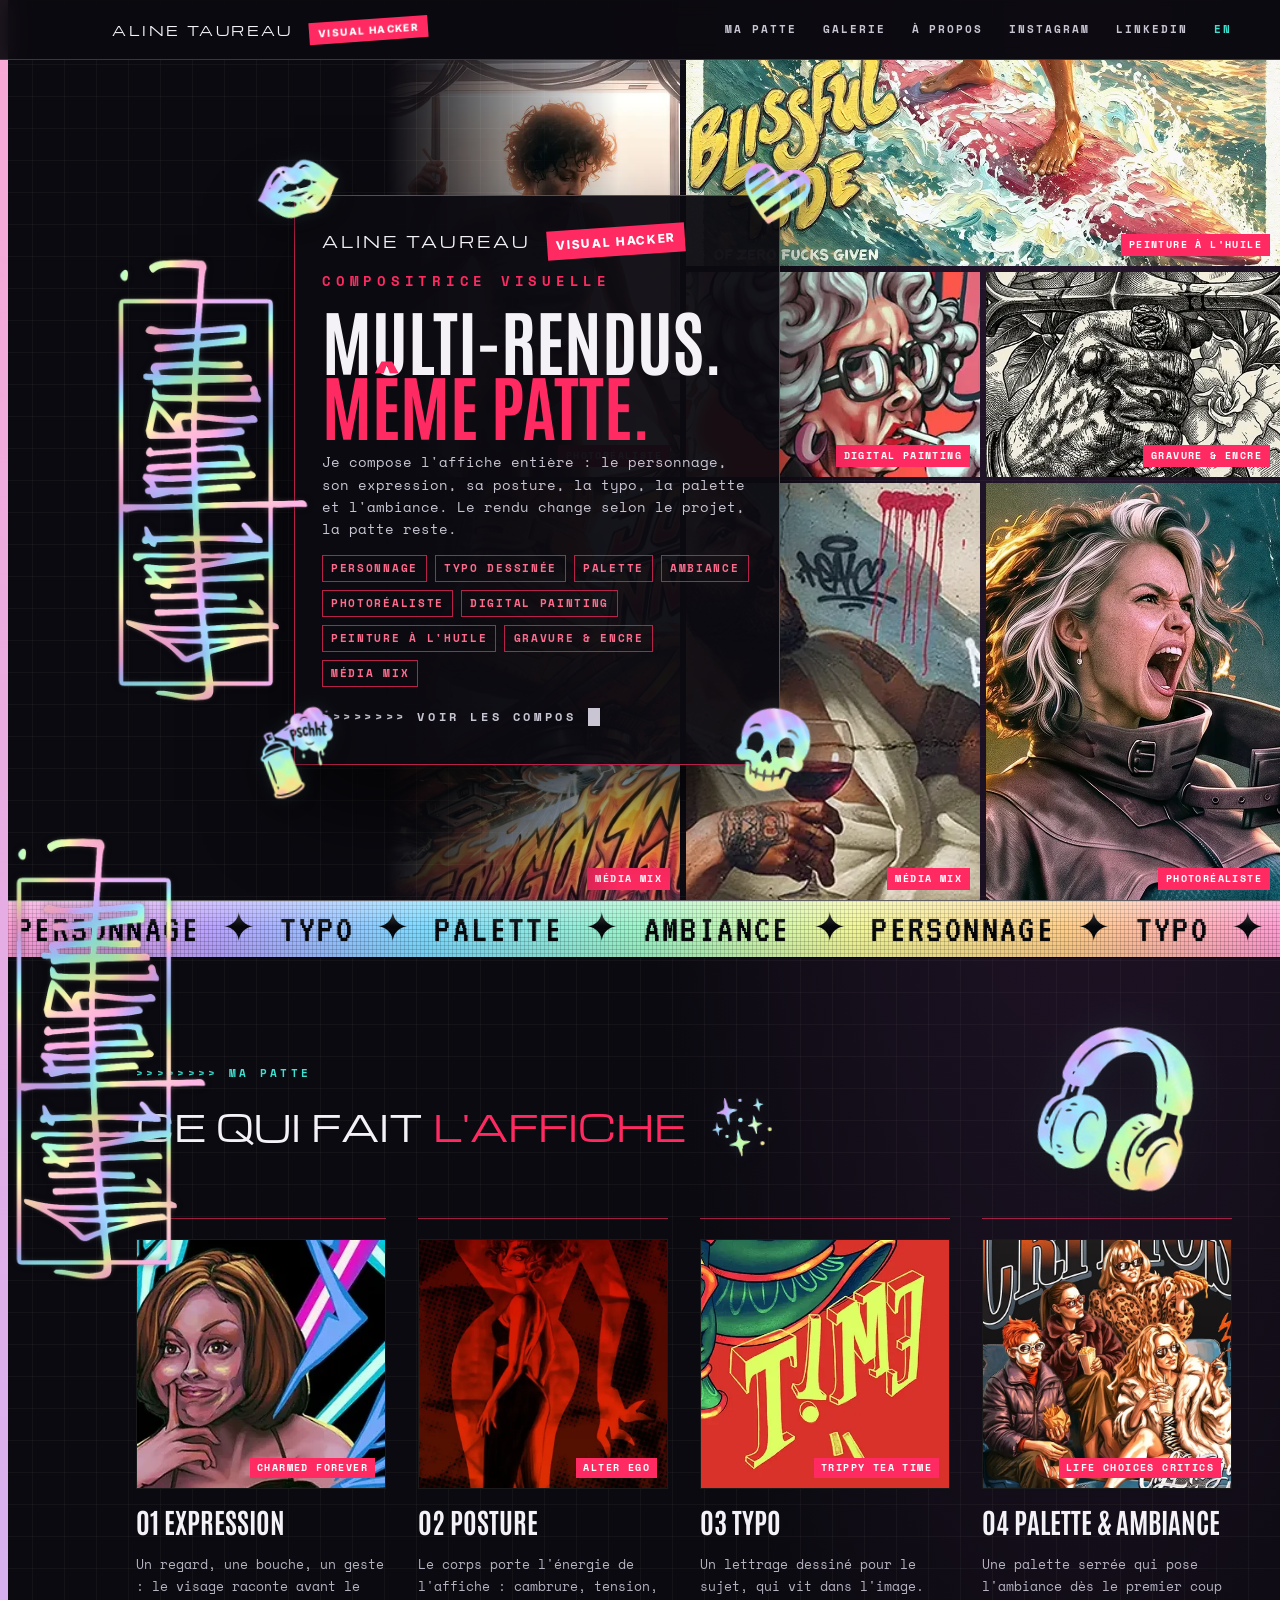
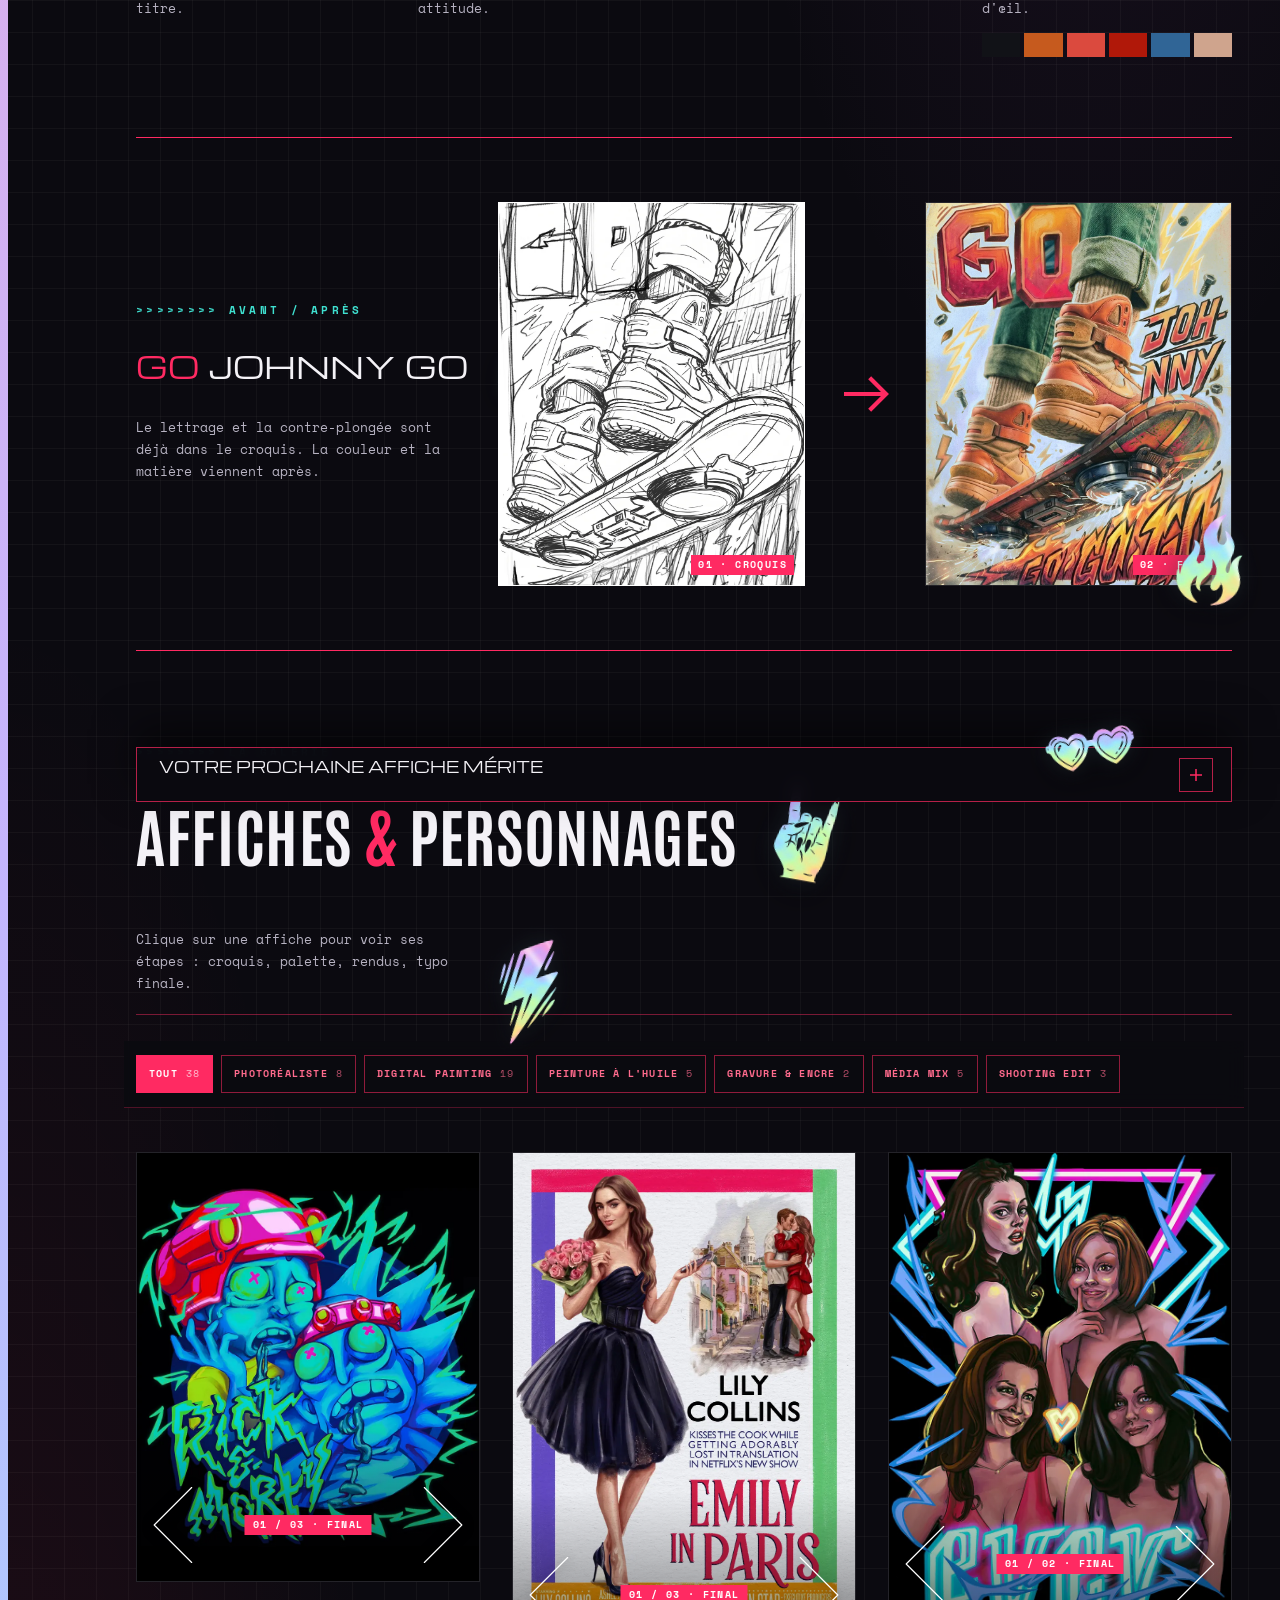
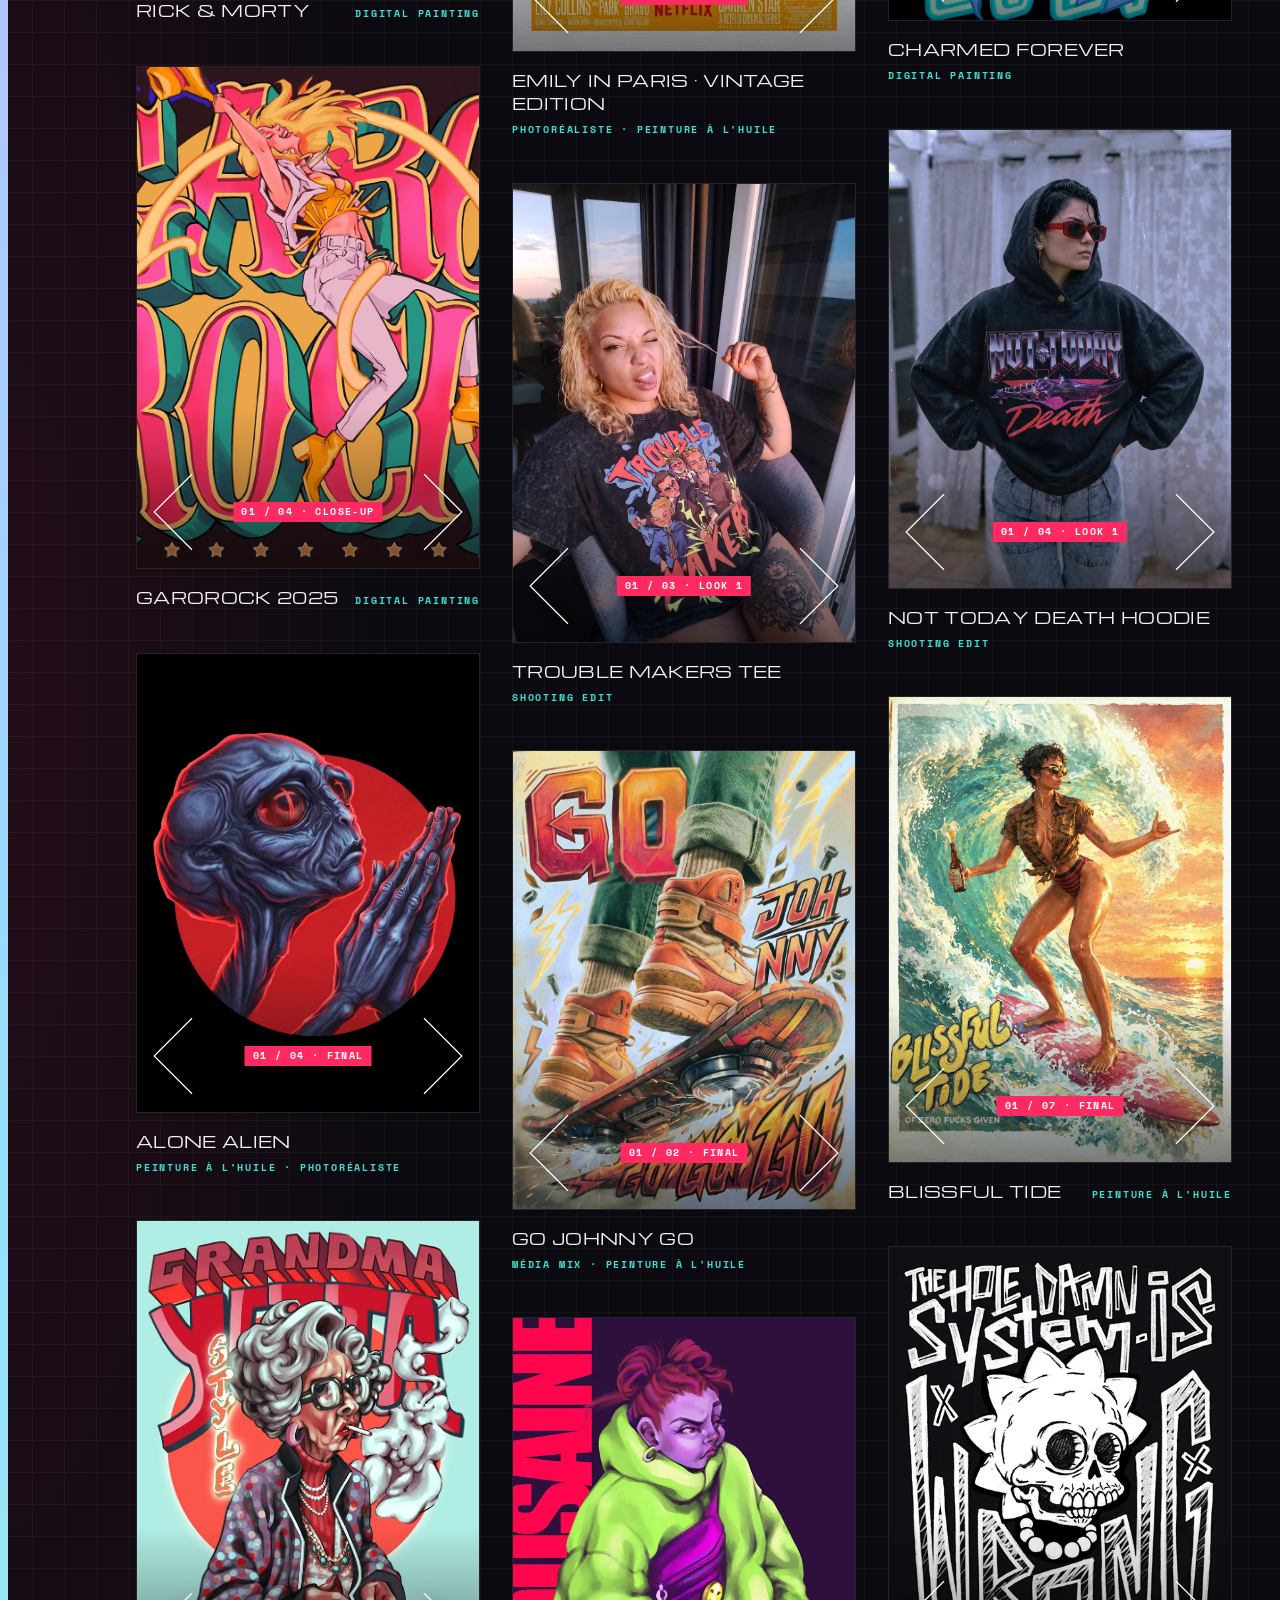
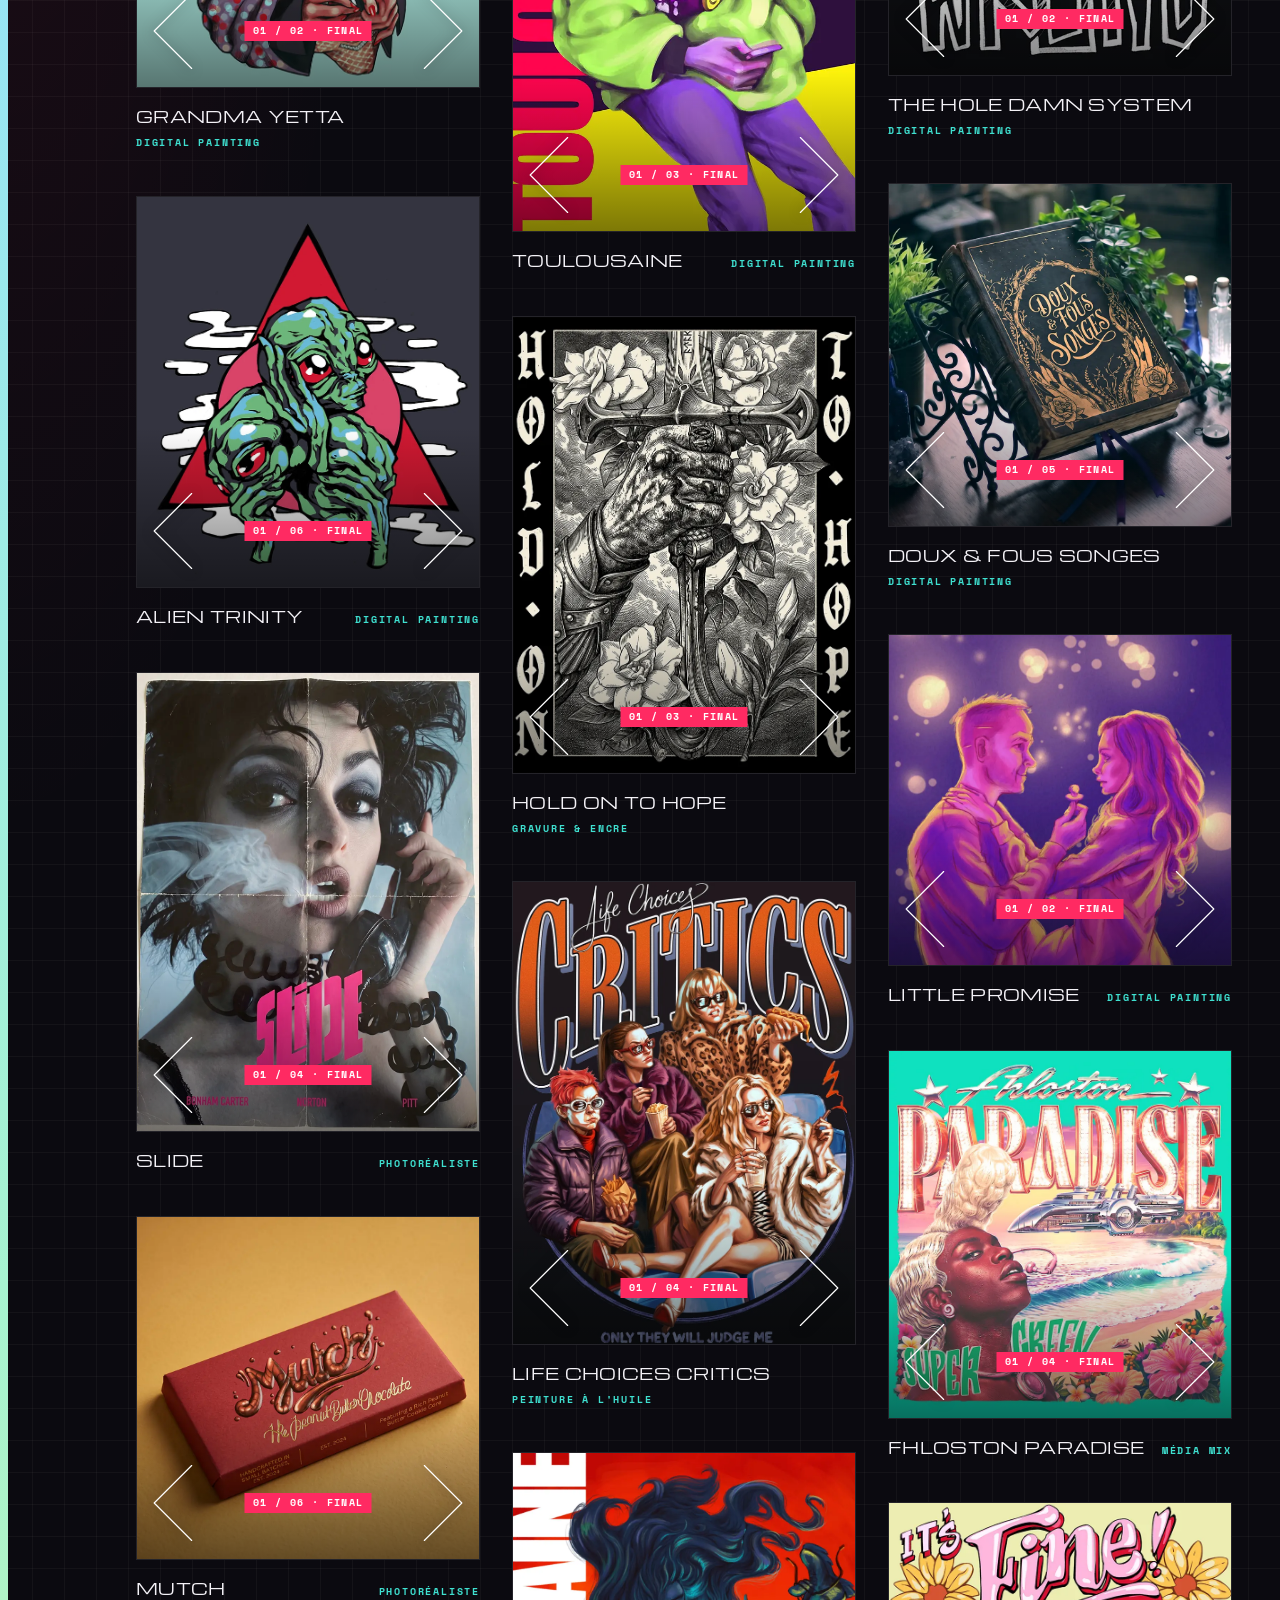
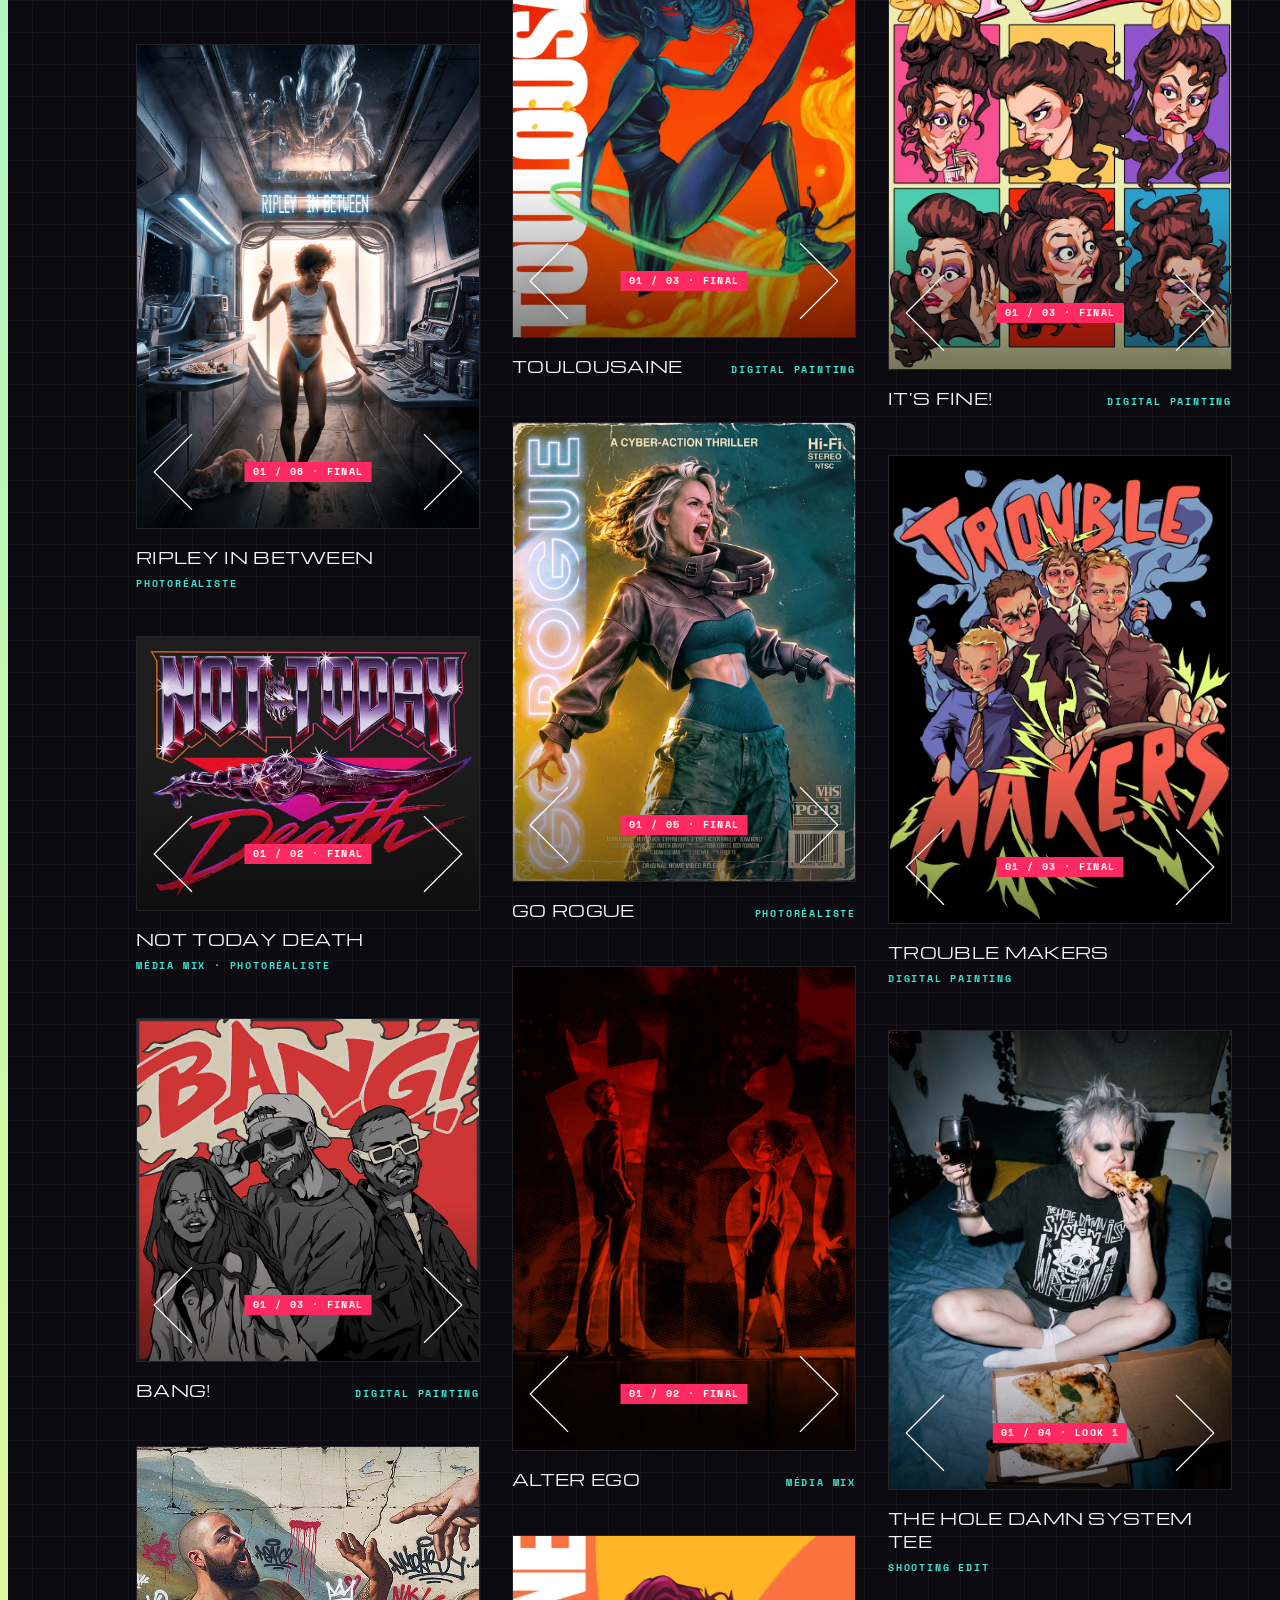
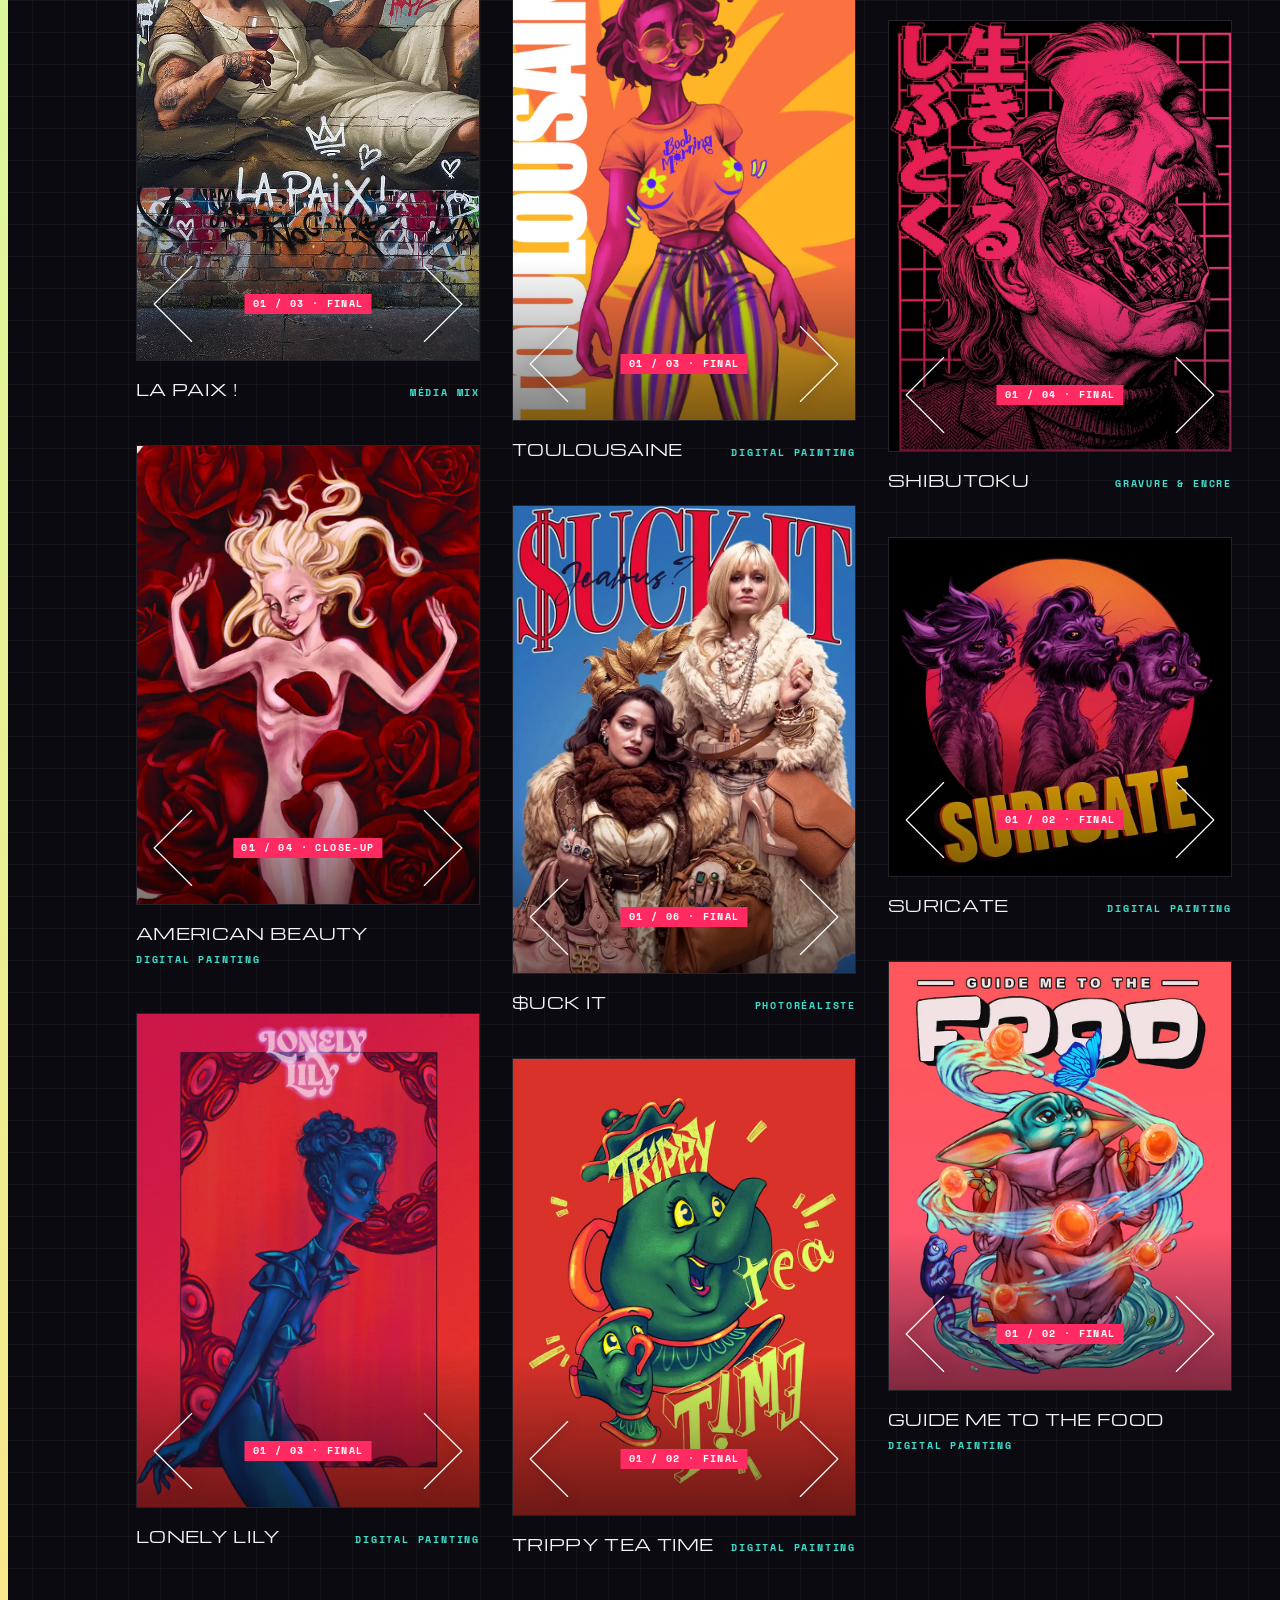
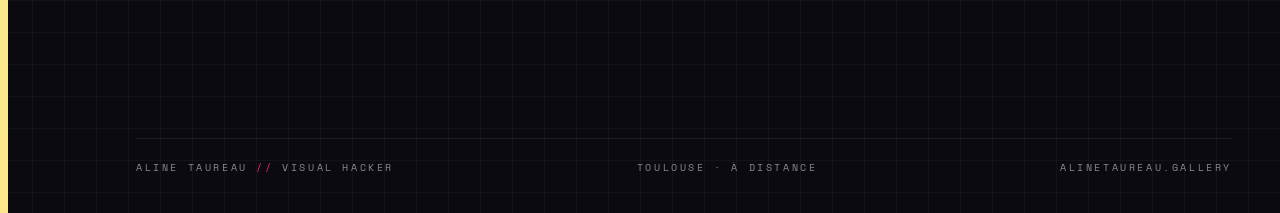
==== commit b19335ef: "Galerie V3 en ligne (FR)" ====
--- a/index.html
+++ b/index.html
@@ -10,154 +10,486 @@
 <meta property="og:title" content="Aline Taureau · Galerie"><meta property="og:description" content="Illustratrice, affichiste, directrice artistique. Du croquis au visuel final."><meta property="og:image" content="https://alinetaureau.gallery/assets/preview.jpg">
 <link rel="alternate" hreflang="fr" href="https://alinetaureau.gallery/"><link rel="alternate" hreflang="en" href="https://alinetaureau.gallery/en/">
 <link rel="icon" href="/favicon.ico" sizes="48x48"><link rel="icon" type="image/png" sizes="192x192" href="/icon-192.png"><link rel="apple-touch-icon" href="/apple-touch-icon.png">
+<meta name="theme-color" content="#0b0a10">
 <link rel="preconnect" href="https://fonts.googleapis.com">
 <link rel="preconnect" href="https://fonts.gstatic.com" crossorigin>
-<link href="https://fonts.googleapis.com/css2?family=Anton&family=Archivo+Black&family=Bebas+Neue&family=Big+Shoulders+Display:wght@900&family=Bricolage+Grotesque:opsz,wght@12..96,800&family=Chakra+Petch:ital,wght@0,500;0,600;0,700;1,700&family=Michroma&family=Orbitron:wght@900&family=Rubik+Mono+One&family=Space+Mono:wght@400;700&family=Syne:wght@800&family=Unbounded:wght@800&display=swap" rel="stylesheet">
+<link href="https://fonts.googleapis.com/css2?family=Antonio:wght@500;700&family=Michroma&family=Space+Mono:wght@400;700&family=Inter:wght@700;800&family=VT323&display=swap" rel="stylesheet">
 <style>
-:root {
-  --bg: #fff; --ink: #0f0f10; --mut: #77767a;
-  --red: #e5141e; --royal: #2142e8; --turq: #12c9c0;
-  --lane: 92px; --gap: 34px; --r: 14px;
-  --mono: 'Space Mono', 'Liberation Mono', ui-monospace, Menlo, monospace;
-  --tech: 'Chakra Petch', 'Space Mono', 'Arial Narrow', sans-serif;
-}
-* { box-sizing: border-box; margin: 0; padding: 0; }
-html { background: var(--bg); scroll-behavior: smooth; }
-body { background: var(--bg); color: var(--ink); font-family: var(--mono); overflow-x: hidden; -webkit-font-smoothing: antialiased; }
-a { color: inherit; text-decoration: none; }
-button { font: inherit; color: inherit; background: none; border: 0; cursor: pointer; }
-img { display: block; }
-:focus-visible { outline: 2px solid var(--royal); outline-offset: 3px; }
-
-/* ---------- barres de menu : même DA en haut et pour les sections ---------- */
-.bar { display: flex; align-items: center; gap: 22px; height: 40px; padding: 0 16px; border-radius: 10px;
-  border: 1px solid rgba(15,15,16,.14); background: rgba(255,255,255,.24);
-  backdrop-filter: blur(14px) saturate(1.4); -webkit-backdrop-filter: blur(14px) saturate(1.4); transition: border-color .3s, color .3s; }
-.on-dark .bar { border-color: rgba(255,255,255,.3); background: rgba(10,10,12,.12); color: #fff; }
-.mi { display: inline-flex; align-items: center; gap: 7px; height: 100%; font: 700 10.5px/1 var(--mono); letter-spacing: .08em; text-transform: uppercase; white-space: nowrap; opacity: .62; transition: opacity .2s; position: relative; }
-.mi:hover, .mi[aria-pressed="true"] { opacity: 1; }
-.mi { opacity: .8; }
-.mi[aria-pressed="true"]::after { content: ""; position: absolute; left: 0; right: 0; bottom: 8px; height: 1px; background: currentColor; }
-.ico { display: inline-grid; place-items: center; flex: none; width: 13px; height: 13px; margin-top: -1px; }
-.ico svg { width: 13px; height: 13px; display: block; }
-/* glitch des icônes : couleurs uniquement, tant qu'on survole */
-.mi:hover .ico, .mi:focus-visible .ico { animation: glc .36s steps(1) infinite; }
-@keyframes glc {
-  0%   { filter: drop-shadow(-2px 0 var(--red)) drop-shadow(2px 0 var(--royal)); }
-  25%  { filter: drop-shadow(2px 0 var(--turq)) drop-shadow(-2px 1px var(--red)); }
-  50%  { filter: drop-shadow(-2px -1px var(--royal)) drop-shadow(2px 0 var(--turq)); }
-  75%  { filter: drop-shadow(2px 1px var(--red)) drop-shadow(-1px 0 var(--turq)); }
-}
-.util { position: fixed; top: 18px; right: 24px; z-index: 60; }
-.secnav { position: sticky; top: 18px; z-index: 55; height: 40px; margin: 18px 0 22px; padding-left: calc(var(--lane) + 6px); width: max-content; }
-
-/* ---------- signature : toujours à gauche, au même endroit ---------- */
-.sig { position: fixed; left: 0; top: 50%; width: var(--lane); transform: translateY(-50%); z-index: 70; display: grid; place-items: center; }
-.sig a { display: block; position: relative; padding: 10px; }
-.sig svg.logo { width: 40px; height: auto; display: block; transition: transform .5s cubic-bezier(.2,.8,.2,1), filter .5s; }
-.sig svg.logo path { fill: var(--ink); transition: fill .35s; }
-.sig.on-dark svg.logo path { fill: #fff; }
-/* survol : la signature se soulève, se dédouble en rouge / bleu roi / turquoise, puis se pose */
-.sig a:hover svg.logo, .sig a:focus-visible svg.logo { transform: translateX(3px) scale(1.07); animation: sigGl .5s steps(1) 1 forwards; }
-@keyframes sigGl {
-  0%   { filter: drop-shadow(-3px 0 var(--red)) drop-shadow(3px 0 var(--royal)); }
-  20%  { filter: drop-shadow(3px 1px var(--turq)) drop-shadow(-3px 0 var(--red)); }
-  40%  { filter: drop-shadow(-2px -1px var(--royal)) drop-shadow(2px 0 var(--turq)); }
-  60%  { filter: drop-shadow(2px 0 var(--red)) drop-shadow(-2px 0 var(--royal)); }
-  100% { filter: drop-shadow(-1.5px 0 var(--red)) drop-shadow(1.5px 0 var(--turq)); }
-}
-/* au repos, un micro-scintillement toutes les 9 s rappelle qu'elle est vivante */
-.sig.pulse a:not(:hover) svg.logo, .util.pulse .mi .ico { animation: glc .36s steps(1) 2; }
-@keyframes sigIdle { 0%, 3.2%, 100% { filter: none; } 1% { filter: drop-shadow(-2px 0 var(--red)) drop-shadow(2px 0 var(--royal)); } 2% { filter: drop-shadow(2px 0 var(--turq)); } }
-/* trait fin qui pousse le long de la signature */
-.sig a::after { content: ""; position: absolute; right: -2px; top: 50%; width: 1px; height: 0; background: currentColor; transform: translateY(-50%); transition: height .5s cubic-bezier(.2,.8,.2,1); color: var(--ink); }
-.sig.on-dark a::after { color: #fff; }
-.sig a::after { display: none; }
-
-/* ---------- home : diaporama plein cadre ---------- */
-.hero { position: relative; height: 100vh; height: 100svh; min-height: 520px; overflow: hidden; background: #0d0d0e; color: #fff; }
-.slide { position: absolute; inset: 0; opacity: 0; visibility: hidden; transition: opacity .9s ease, visibility 0s .9s; }
-.slide.on { opacity: 1; visibility: visible; transition: opacity .9s ease; z-index: 1; }
-.slide img.full { position: absolute; inset: 0; width: 100%; height: 100%; object-fit: cover; transform: scale(1.02); transition: transform 7s linear; }
-.slide.on img.full { transform: scale(1.09); }
-.slide::after { content: ""; position: absolute; inset: 0; background: linear-gradient(transparent 45%, rgba(0,0,0,.7)), linear-gradient(90deg, rgba(0,0,0,.35), transparent 50%); }
-.slide .txt { position: absolute; z-index: 2; left: calc(var(--lane) + 2vw); bottom: 9vh; }
-.kick { font: 700 11px var(--mono); letter-spacing: .14em; text-transform: uppercase; opacity: .85; }
-.big { font-family: 'Michroma', 'Arial Narrow', sans-serif; font-weight: 400; font-size: clamp(30px, 5.6vw, 94px); line-height: .92; letter-spacing: -.02em; text-transform: uppercase; margin-top: 12px; }
-.fontbar { position: fixed; left: 50%; bottom: 14px; transform: translateX(-50%); z-index: 90; display: flex; gap: 3px; align-items: center; padding: 5px; border-radius: 10px; background: #111; color: #fff; font: 700 10.5px var(--mono); max-width: calc(100vw - 20px); overflow-x: auto; box-shadow: 0 8px 30px rgba(0,0,0,.3); }
-.fontbar em { font-style: normal; opacity: .6; padding: 0 6px; white-space: nowrap; }
-.fontbar button { padding: 7px 9px; border-radius: 6px; white-space: nowrap; color: #fff; }
-.fontbar button[aria-pressed="true"] { background: #fff; color: #111; }
-.about.open ~ .fontbar { display: none; }
-.cta { display: inline-flex; align-items: center; gap: 10px; margin-top: 24px; height: 40px; padding: 0 16px; border-radius: 10px; font: 700 10.5px var(--mono); letter-spacing: .08em; text-transform: uppercase; border: 1px solid rgba(255,255,255,.35); backdrop-filter: blur(9px); -webkit-backdrop-filter: blur(9px); transition: gap .25s; }
-.cta:hover { gap: 16px; }
-.next { position: absolute; z-index: 5; right: 2vw; bottom: 8vh; transform: none; width: 64px; height: 64px; display: grid; place-items: center; color: #fff; filter: drop-shadow(0 2px 10px rgba(0,0,0,.45)); transition: transform .25s; }
-.next:hover { transform: translateX(5px); }
-.next { transition: transform .25s; }
-.next svg { width: 56px; height: 56px; }
-.bars { position: absolute; z-index: 5; left: calc(var(--lane) + 10px); right: 28px; top: 74px; display: flex; gap: 6px; }
-.bars i { flex: 1; height: 2px; background: rgba(255,255,255,.28); overflow: hidden; border-radius: 2px; }
-.bars i b { display: block; height: 100%; width: 0; background: #fff; }
-.bars i.done b { width: 100%; }
-.bars i.run b { animation: bar 6s linear forwards; }
-.hero.paused .bars i.run b { animation-play-state: paused; }
-@keyframes bar { to { width: 100%; } }
-
-/* ---------- galerie : images entières, 2 colonnes (3 sur très grand écran) ---------- */
-main { padding: 0 48px 40px calc(var(--lane) + 6px); }
-.grid { display: flex; gap: var(--gap); align-items: flex-start; }
-.grid .col { flex: 1 1 0; min-width: 0; display: flex; flex-direction: column; }
-.tile { margin-bottom: var(--gap); }
-.tile.hidden { display: none; }
-.frame { position: relative; overflow: hidden; border-radius: var(--r); background: #f1f1f2; isolation: isolate; }
-.frame > img.main { width: 100%; height: auto; }
-.frame .step { position: absolute; inset: 0; z-index: 2; opacity: 0; transition: opacity .35s; }
-.frame .step.on { opacity: 1; }
-.frame .step .blur { position: absolute; inset: -10%; background-size: cover; background-position: center; filter: blur(30px) saturate(1.2); transform: scale(1.1); }
-.frame .step img { position: absolute; inset: 0; width: 100%; height: 100%; object-fit: contain; }
-.frame .shade { position: absolute; z-index: 3; left: 0; right: 0; bottom: 0; height: 150px; background: linear-gradient(transparent, rgba(0,0,0,.42)); opacity: 0; transition: opacity .3s; pointer-events: none; }
-.frame .nav { position: absolute; z-index: 4; bottom: 6px; width: 132px; height: 132px; display: grid; place-items: center; color: #fff; filter: drop-shadow(0 1px 6px rgba(0,0,0,.5)); opacity: 0; transition: opacity .25s, transform .25s; }
-.frame .nav svg { width: 132px; height: 132px; }
-.frame .nav.p { left: -18px; } .frame .nav.n { right: -18px; }
-.frame .nav.p:hover { transform: translateX(-3px); } .frame .nav.n:hover { transform: translateX(3px); }
-.frame .lab { position: absolute; z-index: 4; left: 100px; right: 100px; bottom: 67px; text-align: center; font: 700 10px/1 var(--mono); letter-spacing: .08em; text-transform: uppercase; color: #fff; text-shadow: 0 1px 6px rgba(0,0,0,.6); opacity: 0; transition: opacity .3s; white-space: nowrap; overflow: hidden; text-overflow: ellipsis; }
-.tile.proj:hover .nav, .tile.proj:hover .lab, .tile.proj:hover .shade, .tile.proj.walked .lab, .tile.proj.walked .shade, .tile.proj.walked .nav { opacity: 1; }
-.cap { display: flex; justify-content: space-between; align-items: baseline; gap: 12px; padding: 12px 4px 0; }
-.cap b { font: 700 15px var(--tech); text-transform: uppercase; letter-spacing: .02em; }
-.cap span { font: 400 10.5px var(--mono); letter-spacing: .06em; text-transform: uppercase; color: var(--mut); white-space: nowrap; }
-.tile.vid .frame img { width: 100%; height: auto; }
-
-footer { padding: 30px 20px 40px calc(var(--lane) + 6px); text-align: center; font: 400 11px var(--mono); letter-spacing: .08em; text-transform: uppercase; color: var(--mut); }
-
+
+body{margin:0;background:#0b0a10}
+
+
+
+.h3-sec{container-type:inline-size;container-name:h3;position:relative}
+.h3-wrap{position:relative;display:flex;align-items:center;min-height:940px;padding:56px 40px 56px 48px;box-sizing:border-box}
+.h3-logo{flex:0 0 210px;width:210px;height:auto;position:relative;z-index:3;margin-right:-24px}
+.h3-panel{position:relative;flex:0 0 560px;box-sizing:border-box;padding:44px;z-index:2;margin-right:-60px;background:rgba(11,10,16,.95);border:1px solid rgba(255,42,98,.7);box-shadow:0 40px 80px rgba(0,0,0,.7);display:flex;flex-direction:column;gap:20px}
+.h3-mos{flex:1 1 0;min-width:0;height:820px;display:grid;grid-template-columns:repeat(3,1fr);grid-template-rows:repeat(4,1fr);grid-template-areas:"r b b" "r y h" "j l g" "j l g";gap:6px}
+.h3-tile{position:relative;overflow:hidden;background:#000}
+.h3-tile img{width:100%;height:100%;object-fit:cover;display:block}
+.h3-pill{position:absolute;right:10px;bottom:10px;font:700 10px/1 'Space Mono',monospace;letter-spacing:.14em;text-transform:uppercase;background:#ff2a62;color:#fff;padding:6px 8px;white-space:nowrap}
+.h3-shade{display:none}
+.h3-stk{position:absolute;height:auto;filter:drop-shadow(0 8px 16px rgba(0,0,0,.65));pointer-events:none;z-index:4}
+.h3-c1{width:110px;left:-52px;top:-50px;transform:rotate(-14deg)}
+.h3-c2{width:92px;right:-42px;top:-44px;transform:rotate(14deg)}
+.h3-c3{width:108px;left:-50px;bottom:-48px;transform:rotate(-8deg)}
+.h3-c4{width:104px;right:-46px;bottom:-46px;transform:rotate(12deg)}
+.h3-tag{font:700 11px/1 'Space Mono',monospace;letter-spacing:.16em;text-transform:uppercase;color:#ff6b8d;border:1px solid rgba(255,42,98,.7);padding:9px 12px;display:inline-block}
+.h3-h1{margin:0;font-family:Antonio,sans-serif;font-weight:700;font-size:80px;line-height:.9;text-transform:uppercase;color:#f4f2f7}
+.h3-cta{font:700 12px/1 'Space Mono',monospace;letter-spacing:.3em;text-transform:uppercase;color:#c9c5d3;text-decoration:none;display:inline-flex;align-items:center;gap:12px;min-height:44px;transition:color .15s}
+.h3-cta .h3-cur{display:inline-block;width:12px;height:18px;background:#c9c5d3;animation:h3blink 1.1s steps(1) infinite}
+.h3-cta:hover,.h3-cta:focus-visible{color:#ff2a62;text-shadow:0 0 14px rgba(255,42,98,.75)}
+.h3-cta:hover .h3-cur,.h3-cta:focus-visible .h3-cur{background:#ff2a62;box-shadow:0 0 14px rgba(255,42,98,.8)}
+@keyframes h3blink{50%{opacity:0}}
+@media (prefers-reduced-motion: reduce){.h3-cta .h3-cur{animation:none}}
+
+@container h3 (max-width: 1100px){
+.h3-wrap{flex-direction:column;justify-content:center;gap:28px;min-height:0;padding:72px 24px}
+.h3-mos{position:absolute;inset:0;height:auto;z-index:0}
+.h3-shade{display:block;position:absolute;inset:0;z-index:1;background:linear-gradient(rgba(11,10,16,.45),rgba(11,10,16,.7))}
+.h3-pill{display:none}
+.h3-mos{gap:0}
+.h3-logo{flex:none;width:150px;margin:0}
+.h3-panel{flex:none;width:100%;max-width:640px;margin:0}
+.h3-h1{font-size:64px}
+
+}
+@container h3 (max-width: 560px){
+.h3-wrap{padding:56px 18px}
+.h3-logo{width:120px}
+.h3-panel{padding:30px 22px;gap:16px}
+.h3-h1{font-size:50px}
+.h3-c1,.h3-c3{width:72px;left:-14px}.h3-c2,.h3-c4{width:66px;right:-12px}
+.h3-c1,.h3-c2{top:-34px}.h3-c3,.h3-c4{bottom:-34px}
+}
+
+
+@container h3 (max-width: 560px){.h3-idrow{display:none !important}}
+
+
+
+.p3-pil{border-top:1px solid rgba(255,42,98,.6);padding-top:20px;display:flex;flex-direction:column;gap:14px}
+.p3-sq{position:relative;aspect-ratio:1 / 1;overflow:hidden;border:1px solid rgba(255,255,255,.1);background:#000}
+.p3-sq img{width:100%;height:100%;object-fit:cover;display:block}
+.p3-lab{position:absolute;right:10px;bottom:10px;font:700 10px/1 'Space Mono',monospace;letter-spacing:.14em;text-transform:uppercase;background:#ff2a62;color:#fff;padding:5px 7px;white-space:nowrap}
+.p3-sw{flex:1 1 0;height:24px}
+.p3-stk{height:auto;filter:drop-shadow(0 8px 16px rgba(0,0,0,.6));pointer-events:none}
+
+
+.a6-sec{max-width:1340px;margin:0 auto;box-sizing:border-box;padding:0 48px;font-family:'Space Mono',monospace;color:#f4f2f7}
+.a6-wrap{position:relative;border-top:1px solid #ff2a62;border-bottom:1px solid #ff2a62;padding:64px 0;display:grid;grid-template-columns:330px minmax(0,1fr) 56px minmax(0,1fr);gap:32px;align-items:center}
+.a6-txt{display:flex;flex-direction:column;gap:14px}
+.a6-ttl{display:flex;align-items:center;gap:14px}
+.a6-pen{width:66px;height:auto;flex:none;transform:rotate(-16deg)}
+.a6-fig{position:relative;aspect-ratio:4 / 5;overflow:hidden;border:1px solid rgba(255,255,255,.1);margin:0}
+.a6-fig img{width:100%;height:100%;object-fit:cover;display:block}
+.a6-lab{position:absolute;right:10px;bottom:10px;font:700 10px/1 'Space Mono',monospace;letter-spacing:.14em;text-transform:uppercase;background:#ff2a62;color:#fff;padding:5px 7px;white-space:nowrap}
+.a6-arr{width:56px;height:56px}
+.a6-stk{height:auto;filter:drop-shadow(0 8px 16px rgba(0,0,0,.6));pointer-events:none}
+.a6-flame{position:absolute;width:100px;right:-30px;bottom:30px;transform:rotate(10deg)}
+
+.g6-sec{font-family:'Space Mono',monospace;color:#f4f2f7;width:100%;box-sizing:border-box;padding:96px 48px 0}
+.g6-in{max-width:1240px;margin:0 auto}
+.g6-head{display:flex;flex-wrap:wrap;align-items:flex-end;justify-content:space-between;gap:24px;border-bottom:1px solid rgba(255,42,98,.45);padding-bottom:20px}
+.g6-ttl{display:flex;align-items:center;gap:20px}
+.g6-h2{margin:0;font-family:Antonio,sans-serif;font-weight:700;font-size:64px;line-height:.95;text-transform:uppercase;letter-spacing:.01em}
+.g6-desc{position:relative;display:flex;align-items:flex-end;gap:12px;max-width:440px}
+.g6-desc p{margin:0;font-size:13px;line-height:1.7;color:#b7b3c2}
+.g6-eye{width:92px;flex:none;margin-bottom:-58px;position:relative;z-index:2;transform:rotate(-8deg)}
+.g6-stk{flex:none;height:auto;filter:drop-shadow(0 8px 16px rgba(0,0,0,.6));pointer-events:none}
+.g6-filters{display:flex;flex-direction:column;gap:14px;padding:28px 0 48px}
+.g6-row{display:flex;align-items:center;gap:10px}
+.g6-rl{flex:none;width:92px;font:700 10px/1 'Space Mono',monospace;letter-spacing:.24em;color:#8b8796}
+.g6-chips{display:flex;flex-wrap:wrap;gap:10px}
+.g3-chip{font:700 11px/1 'Space Mono',monospace;letter-spacing:.14em;text-transform:uppercase;padding:0 14px;min-height:40px;border:1px solid rgba(255,42,98,.55);color:#ff6b8d;background:transparent;cursor:pointer;display:inline-flex;align-items:center;gap:8px;white-space:nowrap;flex:none}
+.g3-chip:hover{border-color:#ff2a62;color:#fff}
+.g3-chip.on{background:#ff2a62;border-color:#ff2a62;color:#fff}
+.g3-chip .g3n{opacity:.7;font-weight:400}
+.g6-grid{columns:2 420px;column-gap:48px}
+.g6-card{break-inside:avoid;margin:0 0 56px}
+.g6-frame{position:relative;overflow:hidden;border:1px solid rgba(255,255,255,.08);background:#111017}
+.g6-frame>img{width:100%;height:auto;display:block}
+.g6-shade{position:absolute;left:0;right:0;bottom:0;height:160px;background:linear-gradient(transparent,rgba(0,0,0,.5));pointer-events:none}
+.g6-nav{position:absolute;bottom:6px;width:132px;height:132px;display:grid;place-items:center;padding:0;border:0;background:transparent;color:#fff;cursor:pointer;filter:drop-shadow(0 1px 6px rgba(0,0,0,.5));transition:transform .25s,color .2s}
+.g6-nav svg{width:132px;height:132px}
+.g6-nav.p{left:-18px}.g6-nav.n{right:-18px}
+.g6-nav.p:hover{transform:translateX(-3px);color:#ff2a62}.g6-nav.n:hover{transform:translateX(3px);color:#ff2a62}
+.g6-step{position:absolute;left:50%;bottom:72px;transform:translate(-50%,50%);font:700 10px/1 'Space Mono',monospace;letter-spacing:.14em;text-transform:uppercase;background:#ff2a62;color:#fff;padding:5px 8px;white-space:nowrap}
+.g6-cap{display:flex;flex-wrap:wrap;justify-content:space-between;align-items:baseline;gap:8px 16px;padding-top:16px}
+.g6-cap h3{margin:0;font-family:Michroma,sans-serif;font-weight:400;font-size:20px;letter-spacing:.02em;text-transform:uppercase}
+.g6-cap span{font:700 10px/1.6 'Space Mono',monospace;letter-spacing:.18em;text-transform:uppercase;color:#3fe0d0}
+.g6-more{font:700 12px/1 'Space Mono',monospace;letter-spacing:.2em;text-transform:uppercase;color:#f4f2f7;background:transparent;border:1px solid rgba(244,242,247,.35);min-height:52px;padding:0 28px;cursor:pointer}
+.g6-more:hover{border-color:#ff2a62;color:#ff2a62}
+.g6-contact{position:relative;border:1px solid rgba(255,42,98,.6);padding:48px 56px;margin-bottom:72px;display:flex;flex-wrap:wrap;gap:32px 64px;align-items:center;justify-content:space-between}
+.g6-ct{flex:1 1 520px;min-width:0}
+.g6-ctt{display:flex;flex-wrap:wrap;align-items:center;gap:12px 24px;margin-bottom:16px}
+.g6-ctt h2{margin:0;flex:1 1 300px;min-width:0;font-family:Michroma,sans-serif;font-weight:400;font-size:30px;line-height:1.2;text-transform:uppercase}
+.g6-glasses{width:170px;margin:-40px 0;transform:rotate(-10deg)}
+.g6-links{display:flex;flex-direction:column;gap:10px;font:700 14px/1.4 'Space Mono',monospace;min-width:0}
+.g6-links a{text-decoration:none;overflow-wrap:anywhere}
+
+a{color:#3fe0d0}a:hover{color:#ff2a62}
+html{scroll-behavior:smooth}
+.pg{position:relative;width:100%;overflow-x:clip;container-type:inline-size;container-name:pg;background-color:#0b0a10;background-image:radial-gradient(ellipse 55% 30% at 85% 0%,rgba(150,70,170,.22),transparent 70%),radial-gradient(ellipse 45% 25% at 0% 40%,rgba(255,42,98,.10),transparent 70%),linear-gradient(rgba(255,255,255,.035) 1px,transparent 1px),linear-gradient(90deg,rgba(255,255,255,.035) 1px,transparent 1px);background-size:100% 100%,100% 100%,32px 32px,32px 32px;font-family:'Space Mono',monospace;color:#f4f2f7}
+.pg-prism{position:fixed;left:0;top:0;bottom:0;width:8px;background:linear-gradient(#f9a8d4,#c4b5fd 25%,#93e1ff 45%,#a7f3d0 62%,#d9f99d 80%,#fde68a);z-index:58}
+
+.pg-fl{position:fixed;z-index:61;left:0;top:0;display:block;transform-origin:0 0;opacity:0;pointer-events:none;will-change:transform}
+.pg-fl img{display:block;height:auto}
+.pg-fl.pop img{animation:pgpop .55s cubic-bezier(.2,.8,.2,1)}
+@keyframes pgpop{0%{transform:rotate(0);filter:brightness(1)}35%{transform:rotate(-7deg);filter:brightness(1.9) saturate(1.6)}70%{transform:rotate(2deg)}100%{transform:rotate(0);filter:brightness(1)}}
+.pg-fl:hover img{filter:brightness(1.25)}
+.pg-on .h3-logo{visibility:hidden}
+.pg-bar{position:sticky;top:0;z-index:60;box-sizing:border-box;min-height:72px;padding:0 48px 0 112px;display:flex;align-items:center;gap:12px 40px;background:rgba(11,10,16,.92);border-bottom:1px solid rgba(255,42,98,.45);backdrop-filter:blur(10px)}
+.pg-id{display:flex;align-items:center;gap:16px;text-decoration:none;white-space:nowrap}
+.pg-nav{display:flex;flex-wrap:wrap;align-items:center;gap:26px}
+.pg-nl{font:700 11px/1 'Space Mono',monospace;letter-spacing:.18em;text-transform:uppercase;text-decoration:none;color:#c9c5d3;display:inline-flex;align-items:center;min-height:44px}
+.pg-nl:hover{color:#ff2a62}
+.pg-burger{display:none;margin-left:auto;align-items:center;gap:10px;min-height:44px;min-width:44px;justify-content:center;padding:0 4px;background:transparent;border:0;color:#f4f2f7;font:700 11px/1 'Space Mono',monospace;letter-spacing:.2em;cursor:pointer}
+.pg-main{padding-left:88px}
+
+/* stickers holo : immobiles 7 s, tour de couleurs, immobiles 4 s, tour de couleurs, et on recommence (cycle 14,2 s) */
+@keyframes holoD{
+0%,49.3%{filter:drop-shadow(0 8px 16px rgba(0,0,0,.6)) hue-rotate(0deg) saturate(1) brightness(1)}
+53.5%{filter:drop-shadow(0 8px 16px rgba(0,0,0,.6)) hue-rotate(170deg) saturate(1.5) brightness(1.18)}
+57.7%{filter:drop-shadow(0 8px 16px rgba(0,0,0,.6)) hue-rotate(320deg) saturate(1.6) brightness(1.05)}
+60.6%,88.7%{filter:drop-shadow(0 8px 16px rgba(0,0,0,.6)) hue-rotate(360deg) saturate(1) brightness(1)}
+93%{filter:drop-shadow(0 8px 16px rgba(0,0,0,.6)) hue-rotate(530deg) saturate(1.5) brightness(1.18)}
+97.2%{filter:drop-shadow(0 8px 16px rgba(0,0,0,.6)) hue-rotate(680deg) saturate(1.6) brightness(1.05)}
+100%{filter:drop-shadow(0 8px 16px rgba(0,0,0,.6)) hue-rotate(720deg) saturate(1) brightness(1)}}
+.h3-stk,.p3-stk,.a6-stk,.g6-stk{animation:holoD 14.2s linear infinite}
+.h3-c2,.a6-flame,.g6-eye{animation-delay:.15s}.h3-c3,.p6-cas,.g6-glasses{animation-delay:.3s}.h3-c4,.a6-pen,.g6-rock{animation-delay:.45s}
+@media (prefers-reduced-motion: reduce){.h3-stk,.p3-stk,.a6-stk,.g6-stk,.pg-fl.pop img{animation:none}}
+
+@container pg (max-width: 1100px){
+.pg-bar{padding:0 12px 0 80px;gap:10px}
+.pg-nav{display:none}
+.pg-burger{display:inline-flex}
+.pg-main{padding-left:64px}
+#patte,.g6-sec,.a6-sec{padding-left:20px !important;padding-right:20px !important}
+.p6-star{display:none !important}
+.p6-hd{flex-wrap:nowrap !important;align-items:center !important}
+.p6-cas{width:130px !important;margin:-20px 0 !important}
+.a6-wrap{grid-template-columns:minmax(0,1fr) 40px minmax(0,1fr);gap:16px}
+.a6-txt{grid-column:1 / -1;margin-bottom:8px}
+.a6-arr{width:40px;height:40px}
+.a6-flame{width:80px;right:-8px;bottom:-24px}
+.g6-h2{font-size:52px}
+}
+@container pg (max-width: 560px){
+.pg-bar{padding:0 8px 0 64px}
+.pg-badge,.pg-bt{display:none !important}
+.pg-name{font-size:12px !important;letter-spacing:.16em !important}
+.pg-main{padding-left:52px}
+#patte{padding-top:64px !important;padding-bottom:56px !important}
+#patte h2{font-size:21px !important}
+.p6-cas{width:84px !important;margin:-10px 0 !important}
+#patte h3{font-size:21px !important}
+#patte .p3-pil p{font-size:12px !important;line-height:1.6 !important}
+.a6-wrap{padding:44px 0;gap:10px}
+.a6-h2{font-size:22px !important}
+.a6-pen{width:56px}
+.a6-p{font-size:12px !important}
+.a6-arr{width:26px;height:26px}
+.a6-lab{font-size:8px;letter-spacing:.1em;padding:4px 5px;right:6px;bottom:6px}
+.a6-flame{width:58px;right:-4px;bottom:-22px}
+.g6-sec{padding-top:64px !important}
+.g6-h2{font-size:38px}
+.g6-rock{width:56px !important}
+.g6-ttl{gap:8px}
+.g6-desc p{font-size:12px}
+.g6-eye{width:70px;margin-bottom:-44px}
+.g6-filters{padding:22px 0 32px;gap:12px}
+.g6-row{flex-direction:column;align-items:stretch;gap:8px}
+.g6-rl{width:auto;font-size:9px}
+.g6-chips{flex-wrap:nowrap;overflow-x:auto;gap:6px;padding-bottom:2px;scrollbar-width:none;-webkit-mask-image:linear-gradient(90deg,#000 85%,transparent);mask-image:linear-gradient(90deg,#000 85%,transparent)}
+.g6-chips::-webkit-scrollbar{display:none}
+.g3-chip{font-size:10px;letter-spacing:.1em;min-height:36px;padding:0 11px}
+.g6-card{margin-bottom:40px}
+.g6-nav{width:84px;height:84px}.g6-nav svg{width:84px;height:84px}
+.g6-nav.p{left:-5px}.g6-nav.n{right:-5px}
+.g6-step{bottom:48px;font-size:9px;letter-spacing:.1em}
+.g6-cap{padding-top:12px}
+.g6-cap h3{font-size:15px}
+.g6-cap span{font-size:9px;letter-spacing:.12em}
+.g6-contact{padding:30px 20px 28px;gap:22px;margin-bottom:48px}
+.g6-ct{flex-basis:100%}
+.g6-ctt h2{font-size:21px;flex-basis:100%}
+.g6-glasses{width:96px;margin:-6px 0 -10px}
+.g6-contact p{font-size:12px !important}
+.g6-links{font-size:12px}
+}
+
+.mp-wrap{padding:28px 48px;background:#0b0a10}
+.mp-screen{position:relative;overflow:hidden;border-radius:6px;background:#07080c;border:1px solid rgba(255,255,255,.14);box-shadow:inset 0 0 0 3px #0f1118,inset 0 0 30px rgba(0,0,0,.9),0 0 30px rgba(147,225,255,.08);padding:16px 0}
+.mp-track{display:flex;width:max-content;white-space:nowrap;animation:mpslow 160s linear infinite}
+.mp-track span{font-family:VT323,'Space Mono',monospace;font-size:64px;line-height:1;letter-spacing:.06em;text-transform:uppercase;padding:0 22px;background:linear-gradient(90deg,#f9a8d4,#c4b5fd,#93e1ff,#a7f3d0,#d9f99d,#fde68a,#ff9ec4,#f9a8d4);background-size:300% 100%;-webkit-background-clip:text;background-clip:text;color:transparent;animation:mphue 6s linear infinite;filter:drop-shadow(0 0 6px rgba(147,225,255,.45))}
+.mp-track span.s{padding:0 6px}
+@keyframes mpslow{from{transform:translateX(-50%)}to{transform:translateX(0)}}
+@keyframes mphue{from{background-position:0% 0}to{background-position:300% 0}}
+.mp-grid{position:absolute;inset:0;pointer-events:none;background-image:linear-gradient(rgba(7,8,12,.85) 1px,transparent 1px),linear-gradient(90deg,rgba(7,8,12,.85) 1px,transparent 1px);background-size:4px 4px}
+.mp-scan{position:absolute;inset:0;pointer-events:none;background:linear-gradient(180deg,rgba(255,255,255,.06),transparent 40%,transparent 60%,rgba(255,255,255,.04));mix-blend-mode:screen}
+@media (prefers-reduced-motion: reduce){.mp-track,.mp-track span{animation:none}}
+
+.g6-filters{position:sticky;top:72px;z-index:40;display:block;margin:0 -12px 44px;padding:14px 12px;background:rgba(11,10,16,.9);backdrop-filter:blur(10px);border-bottom:1px solid rgba(255,42,98,.28)}
+.g6-head{margin-bottom:26px}
+.g6-eye{z-index:41}
+.g6-chips{display:flex;flex-wrap:wrap;gap:8px}
+.g3-chip{font-size:10px;letter-spacing:.12em;min-height:38px;padding:0 12px;transition:background .2s,color .2s,border-color .2s,transform .15s}
+.g3-chip:active{transform:scale(.94)}
+.g3-chip.on{animation:g7pop .35s cubic-bezier(.3,1.6,.5,1)}
+.g7-gap{margin-left:16px;position:relative}
+.g7-gap::before{content:"";position:absolute;left:-13px;top:9px;bottom:9px;width:1px;background:rgba(255,42,98,.55)}
+@keyframes g7pop{0%{transform:scale(.88)}100%{transform:scale(1)}}
+.g6-card{animation-duration:.6s;animation-timing-function:cubic-bezier(.2,.8,.2,1);animation-fill-mode:both}
+@keyframes g7inA{from{opacity:0;transform:translateY(28px) scale(.96);clip-path:inset(22% 0 0 0)}to{opacity:1;transform:none;clip-path:inset(0 0 0 0)}}
+@keyframes g7inB{from{opacity:0;transform:translateY(28px) scale(.96);clip-path:inset(22% 0 0 0)}to{opacity:1;transform:none;clip-path:inset(0 0 0 0)}}
+@media (prefers-reduced-motion: reduce){.g6-card{animation:none !important}}
+@container pg (max-width: 1100px){
+.mp-wrap{padding:20px}
+.mp-track span{font-size:48px}
+.g6-filters{margin:0 -20px 36px;padding:10px 20px}
+.g6-chips{flex-wrap:nowrap;overflow-x:auto;gap:6px;scrollbar-width:none;-webkit-mask-image:linear-gradient(90deg,#000 88%,transparent);mask-image:linear-gradient(90deg,#000 88%,transparent)}
+.g6-chips::-webkit-scrollbar{display:none}
+}
+@container pg (max-width: 560px){
+.mp-track span{font-size:40px;padding:0 14px}
+.g3-chip{min-height:36px;padding:0 11px}
+}
+
+.mp-wrap{padding:0;margin-left:-88px}
+.mp-screen{border-radius:0;border-left:0;border-right:0}
+.mp2-screen{position:relative;overflow:hidden;padding:14px 0;background:linear-gradient(90deg,#ff9ed2,#b9a4ff,#7fdcff,#9ff5c9,#f2f79a,#ffcf8a,#ff9ed2,#b9a4ff);background-size:300% 100%;animation:mphue 12s linear infinite;border-top:1px solid rgba(255,255,255,.35);border-bottom:1px solid rgba(0,0,0,.6);box-shadow:inset 0 0 36px rgba(255,255,255,.35),inset 0 -10px 24px rgba(0,0,0,.18)}
+.mp2-track span{background:none;color:#07080c;-webkit-background-clip:border-box;background-clip:border-box;filter:none;animation:none;text-shadow:0 0 1px rgba(7,8,12,.6)}
+.mp2-grid{position:absolute;inset:0;pointer-events:none;background-image:linear-gradient(rgba(7,8,12,.16) 1px,transparent 1px),linear-gradient(90deg,rgba(7,8,12,.16) 1px,transparent 1px);background-size:4px 4px}
+.mp2-gloss{position:absolute;inset:0;pointer-events:none;background:linear-gradient(180deg,rgba(255,255,255,.35),rgba(255,255,255,0) 45%,rgba(0,0,0,.08))}
+@media (prefers-reduced-motion: reduce){.mp2-screen{animation:none}}
+@container pg (max-width: 1100px){
+.mp-wrap{margin-left:-64px}
+.h3-sec{margin-left:-64px}
+}
+@container pg (max-width: 560px){
+.mp-wrap{margin-left:-52px}
+.h3-sec{margin-left:-52px}
+}
+@container h3 (max-width: 1100px){
+.h3-wrap{display:block;min-height:0;padding:150px 90px 150px 160px}
+.h3-shade{background:linear-gradient(rgba(11,10,16,.18),rgba(11,10,16,.32))}
+.h3-logo{position:absolute;left:28px;top:50%;transform:translateY(-50%);width:170px;margin:0;z-index:3}
+.h3-panel{width:auto;max-width:none;margin:0;padding:40px 44px 40px 56px;background:rgba(11,10,16,.84)}
+}
+@container h3 (max-width: 560px){
+.h3-wrap{padding:110px 18px 110px 70px}
+.h3-logo{left:6px;width:92px}
+.h3-panel{padding:28px 18px 28px 34px}
+}
+
+/* ---- V9 ---- */
+.pg-nav{margin-left:auto}
+/* écran MP3 : dégradé qui boucle sans raccord visible */
+.mp2-screen{background:none;animation:none}
+.mp2-screen::before{content:"";position:absolute;top:0;bottom:0;left:0;width:200%;z-index:0;background:linear-gradient(90deg,#ff9ed2,#b9a4ff,#7fdcff,#9ff5c9,#f2f79a,#ffcf8a,#ff9ed2,#b9a4ff,#7fdcff,#9ff5c9,#f2f79a,#ffcf8a,#ff9ed2);animation:mp9 18s linear infinite;will-change:transform}
+@keyframes mp9{from{transform:translateX(0)}to{transform:translateX(-50%)}}
+.mp2-track{position:relative;z-index:1}
+.mp2-grid,.mp2-gloss{z-index:2}
+@media (prefers-reduced-motion: reduce){.mp2-screen::before{animation:none}}
+
+/* encart contact : replié en bas de l'écran pendant la galerie, s'ouvre au clic ou en fin de page */
+.ct9{position:sticky;bottom:0;z-index:45;margin:0 0 56px;background:rgba(11,10,16,.96);border:1px solid rgba(255,42,98,.7);box-shadow:0 -18px 40px rgba(0,0,0,.55);backdrop-filter:blur(8px)}
+.ct9-head{position:relative;z-index:1;display:grid;grid-template-columns:minmax(0,1fr) auto;column-gap:16px;align-items:center;width:100%;box-sizing:border-box;text-align:left;background:none;border:0;color:#f4f2f7;cursor:pointer;padding:16px 24px 14px 28px;font-family:Michroma,sans-serif}
+.ct9-t,.ct9-r{grid-column:1;font-size:24px;line-height:1.25;text-transform:uppercase;white-space:nowrap}
+.ct9-r{color:#ff2a62}
+.ct9-ic{grid-column:2;grid-row:1 / span 2;width:42px;height:42px;border:1px solid rgba(255,42,98,.7);display:grid;place-items:center;color:#ff2a62;transition:transform .3s,background .2s,color .2s}
+.ct9-head:hover .ct9-ic,.ct9-head:focus-visible .ct9-ic{background:#ff2a62;color:#fff}
+.ct9.open .ct9-ic{transform:rotate(45deg)}
+.ct9-glasses{position:absolute;right:96px;top:-64px;width:128px;transform:rotate(-10deg);transition:transform .35s cubic-bezier(.3,1.4,.5,1);z-index:2}
+.ct9-head:hover ~ .ct9-glasses{transform:rotate(-4deg) translateY(-6px)}
+.ct9-body{display:grid;grid-template-rows:0fr;transition:grid-template-rows .42s cubic-bezier(.2,.8,.2,1)}
+.ct9.open .ct9-body{grid-template-rows:1fr}
+.ct9-in{overflow:hidden;min-height:0;display:flex;flex-wrap:wrap;gap:18px 56px;align-items:flex-end;justify-content:space-between;padding:0 28px;transition:padding .42s}
+.ct9.open .ct9-in{padding:2px 28px 26px}
+.ct9-in p{margin:0;flex:1 1 420px;font-size:14px;line-height:1.75;color:#c9c5d3;max-width:640px}
+
+/* menu plein écran (tablette, téléphone) */
+
+.mn9{position:fixed;z-index:80;left:0;top:0;width:100%;height:100vh;height:100dvh;box-sizing:border-box;display:flex;flex-direction:column;padding:0 28px 32px 36px;overflow:hidden;background-color:#0b0a10;background-image:radial-gradient(ellipse 70% 40% at 100% 0%,rgba(150,70,170,.3),transparent 70%),radial-gradient(ellipse 60% 35% at 0% 100%,rgba(255,42,98,.14),transparent 70%),linear-gradient(rgba(255,255,255,.035) 1px,transparent 1px),linear-gradient(90deg,rgba(255,255,255,.035) 1px,transparent 1px);background-size:100% 100%,100% 100%,32px 32px,32px 32px;transform:translateX(100%);visibility:hidden;transition:transform .4s cubic-bezier(.2,.8,.2,1),visibility 0s linear .4s}
+.mn9.on{transform:none;visibility:visible;transition:transform .4s cubic-bezier(.2,.8,.2,1)}
+.mn9::before{content:"";position:absolute;left:0;top:0;bottom:0;width:8px;background:linear-gradient(#f9a8d4,#c4b5fd 25%,#93e1ff 45%,#a7f3d0 62%,#d9f99d 80%,#fde68a)}
+.mn9-top{min-height:72px;display:flex;align-items:center;justify-content:space-between;gap:12px;border-bottom:1px solid rgba(255,42,98,.45);margin:0 -28px 0 -36px;padding:0 12px 0 56px}
+.mn9-x{width:44px;height:44px;display:grid;place-items:center;background:transparent;border:0;color:#ff2a62;cursor:pointer}
+.mn9-nav{display:flex;flex-direction:column;gap:4px;margin-top:44px;position:relative;z-index:1}
+.mn9-nav a{display:flex;align-items:baseline;gap:16px;font-family:Antonio,sans-serif;font-weight:700;font-size:64px;line-height:1.08;text-transform:uppercase;color:#f4f2f7;text-decoration:none;opacity:0;transform:translateX(28px);transition:opacity .35s,transform .45s cubic-bezier(.2,.8,.2,1),color .2s}
+.mn9-nav a i{font:700 11px/1 'Space Mono',monospace;font-style:normal;letter-spacing:.24em;color:#3fe0d0}
+.mn9-nav a:hover{color:#ff2a62}
+.mn9.on .mn9-nav a{opacity:1;transform:none}
+.mn9.on .mn9-nav a:nth-child(1){transition-delay:.12s}.mn9.on .mn9-nav a:nth-child(2){transition-delay:.18s}.mn9.on .mn9-nav a:nth-child(3){transition-delay:.24s}
+.mn9-soc{position:relative;z-index:1;display:flex;flex-wrap:wrap;gap:8px 28px;margin-top:36px;padding-top:22px;border-top:1px solid rgba(255,42,98,.45)}
+.mn9-soc a{font:700 12px/1 'Space Mono',monospace;letter-spacing:.2em;text-transform:uppercase;text-decoration:none;color:#c9c5d3;min-height:44px;display:inline-flex;align-items:center}
+.mn9-soc a:hover{color:#ff2a62}
+.mn9-logo{position:absolute;right:30px;bottom:36px;width:120px;height:auto;opacity:.95}
+.mn9-lips{position:absolute;right:120px;bottom:210px;width:92px;transform:rotate(-14deg)}
+
+@container pg (max-width: 1100px){
+.ct9-t,.ct9-r{font-size:16px}
+.ct9-head{padding:14px 18px 12px 22px}
+.ct9-glasses{width:100px;right:76px;top:-50px}
+.ct9-in{padding:0 22px}.ct9.open .ct9-in{padding:2px 22px 22px}
+}
+@container pg (max-width: 560px){
+.ct9{margin-bottom:40px}
+.ct9-head{padding:12px 12px 10px 14px;column-gap:10px}
+.ct9-t,.ct9-r{font-family:Antonio,sans-serif;font-weight:700;font-size:16px;letter-spacing:.02em}
+.ct9-ic{width:34px;height:34px}
+.ct9-glasses{width:74px;right:52px;top:-40px}
+.ct9-in{padding:0 14px}.ct9.open .ct9-in{padding:2px 14px 18px}
+.ct9-in p{font-size:12px;flex-basis:100%}
+.mn9{padding:0 20px 28px 28px}
+.mn9-top{margin:0 -20px 0 -28px;padding:0 8px 0 64px}
+.mn9-nav{margin-top:36px}
+.mn9-nav a{font-size:46px;gap:12px}
+.mn9-logo{width:86px;right:20px;bottom:28px}
+.mn9-lips{width:70px;right:96px;bottom:150px}
+}
+
+/* ---- V10 ---- */
+@container h3 (min-width: 1101px){
+.h3-wrap{padding:56px 40px 56px 20px}
+.h3-mos{position:absolute;top:0;bottom:0;right:0;width:75%;height:auto;z-index:0;-webkit-mask-image:linear-gradient(90deg,transparent 0,#000 26%);mask-image:linear-gradient(90deg,transparent 0,#000 26%)}
+.h3-panel{margin-right:0}
+}
+@container h3 (max-width: 1100px){
+.h3-tag{font-size:9px;letter-spacing:.12em;padding:6px 8px}
+}
+@container h3 (max-width: 560px){
+.h3-tag{font-size:8px;letter-spacing:.1em;padding:5px 6px}
+}
+.ct9:not(.open) .ct9-r{display:none}
+.ct9-glasses{width:176px;right:84px;top:-50px}
+.mn9-logo{bottom:72px}
+@container pg (max-width: 1100px){.ct9-glasses{width:132px;right:66px;top:-38px}}
+@container pg (max-width: 560px){.ct9-glasses{width:96px;right:54px;top:-27px}
+.ct9-head{padding-top:30px}.mn9-logo{bottom:60px}}
+
+
+@media (max-width: 560px){.mn9{padding:0 20px 28px 28px}.mn9-top{margin:0 -20px 0 -28px;padding:0 8px 0 64px}.mn9-nav{margin-top:36px}.mn9-nav a{font-size:46px;gap:12px}.mn9-logo{width:86px;right:20px;bottom:60px}}
+
+/* ---- tailles : l'écran principal tient dans la hauteur de l'écran ---- */
+@container h3 (min-width: 1101px){
+.h3-wrap{height:calc(100vh - 60px);min-height:520px;max-height:940px;padding:2.5vh 40px 2.5vh 20px;box-sizing:border-box}
+.h3-logo{flex-basis:clamp(110px,26vh,210px);width:clamp(110px,26vh,210px)}
+.h3-panel{flex:0 0 clamp(430px,38vw,540px);padding:clamp(18px,3.4vh,40px) clamp(22px,3vh,40px);gap:clamp(8px,1.6vh,18px)}
+.h3-h1{font-size:clamp(42px,8.6vh,80px)}
+.h3-panel p{font-size:clamp(11.5px,1.75vh,14px) !important;line-height:1.6 !important}
+.h3-panel .h3-idrow span:first-child{font-size:clamp(11px,1.7vh,15px) !important}
+.h3-panel .h3-idrow span:last-child{font-size:clamp(9px,1.4vh,12px) !important;padding:clamp(4px,.8vh,7px) clamp(7px,1vh,11px) !important}
+.h3-tag{font-size:clamp(8px,1.25vh,10.5px);padding:clamp(4px,.8vh,8px) clamp(6px,.9vh,10px)}
+.h3-cta{min-height:32px;font-size:clamp(10px,1.5vh,12px)}
+}
+/* bandeau MP3 moins haut */
+.mp2-screen{padding:8px 0}
+.mp-track span{font-size:40px;padding:0 16px}
+@media (max-width: 1100px){.mp-track span{font-size:32px}}
+@media (max-width: 560px){.mp-track span{font-size:26px;padding:0 10px}.mp2-screen{padding:6px 0}}
+/* encart « Votre prochaine affiche mérite » : même largeur, moins haut */
+.ct9-head{padding:10px 18px 9px 22px}
+.ct9-t,.ct9-r{font-size:15px}
+.ct9-ic{width:32px;height:32px}
+.ct9-glasses{width:120px;right:80px;top:-34px}
+.ct9-in p{font-size:13px}
+.ct9.open .ct9-in{padding:2px 22px 18px}
+@media (max-width: 1100px){.ct9-t,.ct9-r{font-size:13px}.ct9-glasses{width:100px;right:64px;top:-28px}}
+@media (max-width: 560px){.ct9-head{padding:22px 10px 8px 12px}.ct9-t,.ct9-r{font-size:14px}.ct9-ic{width:28px;height:28px}.ct9-glasses{width:80px;right:46px;top:-23px}}
+
+/* en-tête plus fin */
+.pg-bar{min-height:60px}
+.pg-name{font-size:13px !important}
+.pg-badge{font-size:10px !important;padding:5px 9px !important}
+.g6-filters{top:60px}
+.mn9-top{min-height:60px}
+/* ordinateur : 3 colonnes (tablette 2, téléphone 1 inchangés) */
+@media (min-width: 1101px){
+.g6-grid{columns:3;column-gap:32px}
+.g6-card{margin-bottom:44px}
+.g6-nav{width:100px;height:100px}.g6-nav svg{width:100px;height:100px}
+.g6-nav.p{left:-12px}.g6-nav.n{right:-12px}
+.g6-step{bottom:56px}
+.g6-cap h3{font-size:16px}
+}
+@media (min-width: 561px) and (max-width: 1100px){.g6-grid{columns:2;column-gap:28px}}
+@media (max-width: 560px){.g6-grid{columns:1}}
+
+.h3-h1{font-size:clamp(42px,8.2vh,72px)}
+}
+/* le logo a aussi les reflets holographiques */
+.h3-logo,.pg-fl img,.mn9-logo{animation:holoD 14.2s linear infinite}
+.pg-fl.pop img{animation:pgpop .55s cubic-bezier(.2,.8,.2,1)}
+@media (prefers-reduced-motion: reduce){.h3-logo,.pg-fl img,.mn9-logo{animation:none}}
+
+/* ---- stickers cliquables ---- */
+.h3-stk,.p3-stk,.a6-stk,.g6-stk:not(.ct9-glasses){pointer-events:auto !important;cursor:pointer;transition:rotate .25s ease,translate .25s ease,scale .25s ease}
+.h3-stk:hover,.p3-stk:hover,.a6-stk:hover,.g6-stk:not(.ct9-glasses):hover{rotate:6deg;translate:0 -4px}
+.h3-stk:active,.p3-stk:active,.a6-stk:active,.g6-stk:not(.ct9-glasses):active{scale:.94}
+/* ---- pop-up ---- */
+.ia9{position:fixed;inset:0;z-index:90;display:grid;justify-items:center;align-items:start;overflow:auto;padding:110px 16px 40px;background:rgba(11,10,16,.62);backdrop-filter:blur(12px);-webkit-backdrop-filter:blur(12px)}
+.ia9[hidden]{display:none}
+.ia9-wrap{position:relative;width:min(640px,100%);animation:ia9in .5s cubic-bezier(.2,.8,.2,1)}
+@keyframes ia9in{from{transform:translateY(24px) rotate(-2deg) scale(.95);opacity:0}to{transform:none;opacity:1}}
+.ia9-card{position:relative;border-radius:18px;background:#101010;color:#f4f2f7;box-shadow:0 30px 70px rgba(0,0,0,.65);padding:100px 44px 30px 52px;box-sizing:border-box;font-family:'Space Mono',monospace}
+.ia9-bar{position:absolute;left:0;top:0;bottom:0;width:7px;border-radius:18px 0 0 18px;background:linear-gradient(#f9a8d4,#c4b5fd 25%,#93e1ff 45%,#a7f3d0 62%,#d9f99d 80%,#fde68a)}
+.ia9-x{position:absolute;right:16px;top:16px;width:40px;height:40px;border-radius:50%;border:0;background:#ff2a62;color:#fff;font-size:15px;cursor:pointer;z-index:3}
+.ia9-k{margin:0 0 8px;text-align:center;font:700 10px/1 'Space Mono',monospace;letter-spacing:.3em;color:#ff2a62}
+.ia9-t{margin:0;font:400 20px/1.2 Michroma,sans-serif;color:#2cc6c0;text-transform:uppercase;text-align:center}
+.ia9-s{margin:10px auto 24px;max-width:460px;text-align:center;font-size:12px;line-height:1.6;color:#cfcfcf}
+.ia9-g{display:grid;grid-template-columns:1fr 1fr;gap:18px 28px}
+.ia9-g h3{margin:0 0 6px;font:700 11px/1.3 'Space Mono',monospace;letter-spacing:.08em;text-transform:uppercase}
+.ia9-g h3 span,.ia9-num{font-family:Michroma,sans-serif;color:#ff2a62;margin-right:6px}
+.ia9-g p{margin:0;font-size:11px;line-height:1.65;color:#e2e2e2}
+.ia9-mp3{position:relative;overflow:hidden;margin-top:24px;border-radius:6px;padding:18px 22px 20px;color:#07080c;border:1px solid rgba(255,255,255,.4);box-shadow:inset 0 0 30px rgba(255,255,255,.35)}
+.ia9-mp3::before{content:"";position:absolute;top:0;bottom:0;left:0;width:200%;z-index:0;background:linear-gradient(90deg,#ff9ed2,#b9a4ff,#7fdcff,#9ff5c9,#f2f79a,#ffcf8a,#ff9ed2,#b9a4ff,#7fdcff,#9ff5c9,#f2f79a,#ffcf8a,#ff9ed2);animation:mp9 18s linear infinite}
+.ia9-mp3::after{content:"";position:absolute;inset:0;z-index:1;pointer-events:none;background-image:linear-gradient(rgba(7,8,12,.13) 1px,transparent 1px),linear-gradient(90deg,rgba(7,8,12,.13) 1px,transparent 1px);background-size:4px 4px}
+.ia9-mp3 > *{position:relative;z-index:2}
+.ia9-mp3 .k{margin:0 0 4px;font:700 10px/1 'Space Mono',monospace;letter-spacing:.24em}
+.ia9-mp3 h3{margin:0 0 8px;font-family:VT323,'Space Mono',monospace;font-weight:400;font-size:34px;line-height:1;letter-spacing:.03em;text-transform:uppercase}
+.ia9-mp3 p{margin:0;font-size:11px;line-height:1.7;font-weight:700;text-transform:uppercase;letter-spacing:.04em}
+.ia9-sig{margin:22px 0 0;padding-top:14px;border-top:1px solid rgba(255,255,255,.12);font:700 10px/1.6 'Space Mono',monospace;letter-spacing:.06em;color:#2cc6c0;text-align:center}
+/* nuage CMYK animé : la pluie tombe, les lettres s'écrasent et rebondissent */
+.ia9-cloud{position:absolute;left:50%;top:-92px;width:168px;height:auto;transform:translateX(-50%) rotate(-4deg);z-index:4;pointer-events:none;filter:drop-shadow(0 10px 20px rgba(0,0,0,.6))}
+.ia9-cloud i{position:absolute;inset:0;background:var(--cl) center / 100% 100% no-repeat}
+.ia9-cloud .c1{clip-path:inset(0 0 52% 0)}
+.ia9-cloud .c2{clip-path:inset(47.5% 0 37% 0);transform-origin:50% 47.5%;animation:iaDrip 2.6s ease-in-out infinite}
+.ia9-cloud .c3{clip-path:inset(62% 0 0 0);transform-origin:50% 88%;animation:iaSquash 2.6s ease-in-out infinite}
+.ia9-cloud b{position:absolute;width:5px;height:8px;border-radius:50% 50% 50% 50% / 60% 60% 40% 40%;background:linear-gradient(#c4b5fd,#93e1ff 50%,#a7f3d0);opacity:0;animation:iaDrop 2.6s ease-in infinite}
+.ia9-cloud b:nth-of-type(1){left:28%;top:60%}
+.ia9-cloud b:nth-of-type(2){left:46%;top:61%;animation-delay:.12s}
+.ia9-cloud b:nth-of-type(3){left:61%;top:59%;animation-delay:.24s}
+@keyframes iaDrip{0%,30%,100%{transform:scaleY(1)}45%{transform:scaleY(1.14)}60%{transform:scaleY(.96)}}
+@keyframes iaSquash{0%,38%,100%{transform:scaleY(1)}50%{transform:scaleY(.84)}62%{transform:scaleY(1.07)}72%{transform:scaleY(.98)}}
+@keyframes iaDrop{0%,30%{opacity:0;transform:translateY(0)}38%{opacity:1}58%{opacity:0;transform:translateY(26px)}100%{opacity:0;transform:translateY(26px)}}
+@keyframes mp9{from{transform:translateX(0)}to{transform:translateX(-50%)}}
+@media (max-width:600px){.ia9{padding-top:90px}.ia9-card{padding:80px 18px 22px 24px}.ia9-g{grid-template-columns:1fr}.ia9-cloud{width:132px;top:-72px}.ia9-t{font-size:16px}.ia9-mp3 h3{font-size:28px}}
+@media (prefers-reduced-motion: reduce){.ia9-wrap,.ia9-cloud,.ia9-cloud i,.ia9-cloud b,.ia9-mp3::before{animation:none !important}}
+
+/* ---- site ---- */
+body{color:#f4f2f7}
+.h3-logo{cursor:pointer}
+.g6-frame{cursor:pointer}
+.g6-frame>img{position:relative;z-index:1;width:100%;height:100%;object-fit:contain}
+.g9-bg{position:absolute;inset:-10%;background-size:cover;background-position:center;filter:blur(28px) saturate(1.2) brightness(.7);transform:scale(1.05)}
+.g6-shade{z-index:2}.g6-nav{z-index:3}.g6-step{z-index:3}
+.g6-frame.one .g6-nav{display:none}
+.skip{position:absolute;left:-9999px;top:8px;z-index:100;background:#ff2a62;color:#fff;padding:10px 14px;font:700 12px 'Space Mono',monospace}
+.skip:focus{left:16px}
+:focus-visible{outline:2px solid #3fe0d0;outline-offset:3px}
+
+/* ---- carte Multipass (identique au site actuel) ---- */
+.about{--ink:#0f0f10;--mut:#a9a6b3;--mono:"Space Mono",ui-monospace,Menlo,monospace}
 /* ---------- multipass (clic sur la signature) ---------- */
-.about { position: fixed; inset: 0; z-index: 80; display: none; place-items: center; background: rgba(240,240,242,.55); backdrop-filter: blur(12px); -webkit-backdrop-filter: blur(12px); }
+.about { position: fixed; inset: 0; z-index: 80; display: none; place-items: center; background: rgba(11,10,16,.62); backdrop-filter: blur(12px); -webkit-backdrop-filter: blur(12px); }
 .about.open { display: grid; animation: abIn .35s ease; }
 @keyframes abIn { from { opacity: 0; } to { opacity: 1; } }
 .about .mp { --w: min(560px, calc(100vw - 40px)); animation: mpIn .6s cubic-bezier(.2,.8,.2,1); }
 @keyframes mpIn { from { transform: translateY(24px) rotate(-4deg) scale(.94); opacity: 0; } to { transform: none; opacity: 1; } }
 .about .x { position: absolute; top: 20px; right: 20px; width: 42px; height: 42px; border-radius: 50%; background: var(--ink); color: #fff; font-size: 16px; }
 .about .mphint { position: absolute; left: 0; right: 0; bottom: 24px; text-align: center; font: 700 10px var(--mono); letter-spacing: .1em; text-transform: uppercase; color: var(--mut); }
-/* ---------- tablette ---------- */
-.sec .short { display: none; }
-@media (max-width: 1100px) { .sec .long { display: none; } .sec .short { display: inline; } }
-/* ---------- téléphone ---------- */
-@media (max-width: 699px) {
-  :root { --lane: 0px; --gap: 22px; --r: 12px; }
-  .sig { width: 60px; } .sig svg.logo { width: 40px; } .sig a { padding: 6px; } .sig a::after { display: none; }
-  .frame .nav { width: 84px; height: 84px; } .frame .nav svg { width: 84px; height: 84px; } .frame .nav.p { left: -5px; } .frame .nav.n { right: -5px; } .frame .lab { left: 70px; right: 70px; bottom: 44px; }
-  .slide .txt { left: 64px; } .bars { left: 64px; } .sig .tip { display: none; }
-  .util { top: 10px; right: 10px; } .util .bar { gap: 12px; padding: 0 10px; } .util .mi .lbl { display: none; }
-  .secnav { top: 10px; margin: 12px 0 16px; padding-left: 14px; }
-  .secnav .bar { gap: 10px; padding: 0 8px; } .secnav .mi { font-size: 9.5px; letter-spacing: .04em; gap: 5px; }
-  .util .bar { gap: 10px !important; padding: 0 8px !important; } .util { right: 8px; }
-  .hero { height: 86svh; } .bars { top: 60px; right: 14px; } .next { right: 4px; }
-  .big { font-size: clamp(26px, 8.4vw, 40px); }
-  main { padding: 0 14px 30px 14px; }
-  .frame .nav, .frame .lab, .frame .shade { opacity: 1; }
-}
-@media (prefers-reduced-motion: reduce) { * { transition: none !important; animation: none !important; } }
-</style>
-<style>
 .mp { --w: 420px; width: var(--w); aspect-ratio: 1.586; perspective: 1400px; cursor: pointer; font-size: calc(var(--w) * .0215); position: relative; }
 .mp .in { position: absolute; inset: 0; transform-style: preserve-3d; transition: transform .8s cubic-bezier(.2,.8,.2,1); }
 .mp.flip .in { transform: rotateY(180deg); }
@@ -188,87 +520,204 @@
 .d0 .a .ph::after { content: ""; position: absolute; inset: 0; background: #12c9c0; mix-blend-mode: multiply; }
 .d0 .a .holo { position: absolute; left: 34%; top: 0; bottom: 0; width: 1.2%; }
 .d0 .a .bd { position: absolute; left: 39%; right: 5%; top: 7%; bottom: 7%; display: flex; flex-direction: column; }
-.d0 .a .tt { color: #12c9c0; margin-top: .75em; font-size: 1.1em; } .d0 .a .rl { font-size: 1.02em; } .d0 .a .ct { font-size: 1.05em; line-height: 1.5; } .d0 .a .lb { font-size: .72em; } .d0 .a .rl { margin-top: .3em; opacity: .8; }
-.d0 .a .ct { margin-top: auto; } .d0 .a .mrz { color: #12c9c0; margin: .6em 0 1.5em; font-size: .64em; }
-.d0 .b { padding: 7% 7% 7% 7%; } .d0 .b .holo { position: absolute; left: 0; top: 0; bottom: 0; width: 1.2%; } .d0 .b h4 { color: #12c9c0; }
-/* 1 · Multipass blanc, titre bleu roi, bandeau orangé */
-.d1 .f { background: #f6f5f1; color: #111; }
-.d1 .a .hd { position: absolute; left: 5%; top: 6%; font: 800 3em/1 'Chakra Petch', sans-serif; font-style: italic; letter-spacing: .02em; color: #2142e8; }
-.d1 .a .ph { position: absolute; left: 5%; top: 30%; width: 27%; height: 52%; filter: grayscale(1) contrast(1.15); border-radius: 3px; }
-.d1 .a .bd { position: absolute; left: 36%; right: 5%; top: 29%; }
-.d1 .a .tape { background: #ff7a1a; color: #111; padding: .25em .5em; display: inline-block; margin-top: .4em; }
-.d1 .a .ct { margin-top: .7em; }
-.d1 .a .foot { position: absolute; left: 0; right: 0; bottom: 0; height: 9%; background: #2142e8; color: #fff; display: flex; align-items: center; padding: 0 5%; }
-.d1 .b { padding: 7%; } .d1 .b h4 { color: #2142e8; } .d1 .b .foot { position: absolute; left: 0; right: 0; bottom: 0; height: 4%; background: #ff7a1a; }
-/* 2 · Bleu roi, bandeau jaune */
-.d2 .f { background: #2142e8; color: #fff; }
-.d2 .a .ph { position: absolute; right: 5%; top: 9%; width: 28%; height: 66%; filter: grayscale(1) contrast(1.2); border: .25em solid #fff; }
-.d2 .a .bd { position: absolute; left: 5%; top: 9%; width: 60%; }
-.d2 .a .band { position: absolute; left: 0; right: 0; bottom: 9%; background: #ffd23a; color: #111; padding: 2.4% 5%; display: flex; justify-content: space-between; align-items: center; }
-.d2 .b { padding: 7%; } .d2 .b h4 { color: #ffd23a; }
-/* 3 · Double portrait, normal et négatif */
-.d3 .f { background: #fff; color: #111; }
-.d3 .a .ph { position: absolute; top: 8%; width: 22%; height: 58%; filter: grayscale(1) contrast(1.2); border-radius: 3px; }
-.d3 .a .ph.n1 { left: 5%; } .d3 .a .ph.n2 { left: 28.5%; filter: grayscale(1) invert(1) sepia(1) saturate(4) hue-rotate(130deg) contrast(1.15) brightness(.8); }
-.d3 .a .cd { position: absolute; top: 68%; font: 700 .7em 'Space Mono'; } .d3 .a .cd.n1 { left: 5%; } .d3 .a .cd.n2 { left: 28.5%; }
-.d3 .a .bd { position: absolute; left: 55%; right: 5%; top: 8%; }
-.d3 .a .rule { position: absolute; left: 5%; right: 5%; bottom: 8%; height: 1.6%; background: linear-gradient(90deg, #e5141e 0 33%, #2142e8 33% 66%, #12c9c0 66%); }
-.d3 .a .ct { position: absolute; left: 55%; right: 5%; bottom: 14%; }
-.d3 .b { padding: 7%; } .d3 .b .rule { position: absolute; left: 7%; right: 7%; bottom: 7%; height: 1.6%; background: linear-gradient(90deg, #e5141e 0 33%, #2142e8 33% 66%, #12c9c0 66%); }
-/* 4 · Holographique sous plastique, trou de clip */
-.d4 .f { color: #111; }
-.d4 .f.holo { background-size: 300% 300%; }
-.d4 .a .lam { position: absolute; inset: 3%; border-radius: 3.5%/5.6%; background: rgba(255,255,255,.72); }
-.d4 .a .hole { position: absolute; left: 50%; top: 4.5%; width: 12%; height: 3.6%; margin-left: -6%; border-radius: 99px; background: rgba(0,0,0,.18); }
-.d4 .a .ph { position: absolute; left: 8%; top: 16%; width: 25%; height: 60%; filter: grayscale(1) contrast(1.2); border-radius: 4px; }
-.d4 .a .bd { position: absolute; left: 38%; right: 8%; top: 16%; }
-.d4 .a .ct { position: absolute; left: 38%; right: 8%; bottom: 12%; }
-.d4 .b .lam { position: absolute; inset: 3%; border-radius: 3.5%/5.6%; background: rgba(255,255,255,.78); padding: 6%; }
-/* 5 · Noir, étiquettes orangées */
-.d5 .f { background: #141414; color: #fff; }
-.d5 .a .ph { position: absolute; left: 5%; top: 8%; width: 30%; height: 84%; filter: grayscale(1) contrast(1.25) brightness(.95); border-radius: 3px; }
-.d5 .a .bd { position: absolute; left: 40%; right: 5%; top: 8%; }
-.d5 .a .tag { display: inline-block; background: #ff7a1a; color: #111; padding: .3em .6em; margin: .5em .4em 0 0; font: 700 .72em 'Space Mono'; letter-spacing: .1em; text-transform: uppercase; transform: rotate(-1.5deg); }
-.d5 .a .ct { position: absolute; left: 40%; right: 5%; bottom: 8%; }
-.d5 .b { padding: 7%; } .d5 .b h4 { color: #ff7a1a; }
-/* 6 · Badge verre sur photo */
-.d6 .f { background: #111; color: #fff; }
-.d6 .ph.full { position: absolute; inset: 0; filter: grayscale(1) contrast(1.15) brightness(.75); background-position: 50% 25%; }
-.d6 .ph.full::after { content: ""; position: absolute; inset: 0; background: linear-gradient(120deg, #2142e8, #e5141e); mix-blend-mode: color; opacity: .75; }
-.d6 .a .gl { position: absolute; right: 4%; top: 7%; bottom: 7%; width: 56%; border-radius: 3.5%/5.6%; padding: 5%; background: rgba(255,255,255,.12); border: 1px solid rgba(255,255,255,.3); backdrop-filter: blur(12px); -webkit-backdrop-filter: blur(12px); display: flex; flex-direction: column; }
-.d6 .a .ct { margin-top: auto; }
-.d6 .b .gl { position: absolute; inset: 6%; padding: 5%; border-radius: 3%/4.8%; background: rgba(0,0,0,.35); backdrop-filter: blur(14px); -webkit-backdrop-filter: blur(14px); border: 1px solid rgba(255,255,255,.25); }
-/* 7 · Suisse, monogramme */
-.d7 .f { background: #fff; color: #111; }
-.d7 .a .mono { position: absolute; right: 4%; top: 0; font: 800 9.5em/1 'Chakra Petch', sans-serif; letter-spacing: -.04em; color: #111; }
-.d7 .a .ph { position: absolute; right: 5%; bottom: 8%; width: 18%; height: 38%; filter: grayscale(1) contrast(1.2); border-radius: 3px; }
-.d7 .a .bd { position: absolute; left: 5%; top: 8%; width: 55%; }
-.d7 .a .ct { position: absolute; left: 5%; bottom: 13%; }
-.d7 .stripes { position: absolute; left: 5%; bottom: 7%; width: 40%; height: 2%; background: linear-gradient(90deg, #e5141e 0 33%, #2142e8 33% 66%, #12c9c0 66%); }
-.d7 .b { padding: 7%; }
-/* 8 · Dégradé 90s, titre chromé */
-.d8 .f { background: linear-gradient(135deg, #ff4fa0, #6a3cff 55%, #12c9c0); color: #fff; }
-.d8 .a .hd { position: absolute; left: 5%; top: 6%; font: 800 2.9em/1 'Chakra Petch', sans-serif; text-transform: uppercase; font-style: italic; background: linear-gradient(180deg, #fff 30%, #c9d3ff 50%, #fff 52%, #9aa8ff); -webkit-background-clip: text; background-clip: text; color: transparent; filter: drop-shadow(0 .1em 0 rgba(0,0,0,.25)); }
-.d8 .a .ph { position: absolute; right: 5%; top: 9%; width: 26%; height: 70%; filter: grayscale(1) contrast(1.2); border-radius: 50% 50% 6px 6px; mix-blend-mode: luminosity; }
-.d8 .a .bd { position: absolute; left: 5%; top: 32%; width: 62%; }
-.d8 .a .ct { margin-top: .7em; }
-.d8 .b { padding: 7%; }
-/* 9 · Badge LCD ambré */
-.d9 .f { background: #1b1712; color: #ffb547; }
-.d9 .f::before { content: ""; position: absolute; inset: 0; background: repeating-linear-gradient(0deg, rgba(255,181,71,.07) 0 1px, transparent 1px 3px); }
-.d9 .a .scr { position: absolute; left: 5%; right: 5%; top: 7%; bottom: 7%; border: 1px solid rgba(255,181,71,.45); border-radius: 2.5%/4%; padding: 4%; display: grid; grid-template-columns: 27% 1fr; gap: 5%; }
-.d9 .a .ph { filter: grayscale(1) contrast(1.4) sepia(1) saturate(3) hue-rotate(-15deg) brightness(.85); border-radius: 2px; }
-.d9 .a .ct { margin-top: .7em; } .d9 .a .nm { color: #ffd38a; text-shadow: 0 0 .5em rgba(255,181,71,.6); }
-.d9 .b .scr { position: absolute; inset: 7% 5%; border: 1px solid rgba(255,181,71,.45); border-radius: 2.5%/4%; padding: 5%; }
-/* 10 · Ticket turquoise découpé */
-.d10 .f { background: #12c9c0; color: #0f0f10; }
-.d10 .a .ph { position: absolute; left: 0; top: 0; bottom: 0; width: 36%; filter: grayscale(1) contrast(1.35); mix-blend-mode: multiply; }
-.d10 .a .perf { position: absolute; left: 36%; top: 0; bottom: 0; width: 0; border-left: .2em dashed rgba(15,15,16,.45); }
-.d10 .a .bd { position: absolute; left: 41%; right: 5%; top: 8%; bottom: 8%; display: flex; flex-direction: column; }
-.d10 .a .ct { margin-top: auto; } .d10 .a .bc { height: 9%; width: 55%; margin-top: .6em; color: #0f0f10; }
-.d10 .b { padding: 7%; }
+.d0 .a .tt { color: #12c9c0; margin-top: .75em; font-size: 1.1em; }
+.d0 .a .rl { font-size: 1.02em; }
+.d0 .a .ct { font-size: 1.05em; line-height: 1.5; }
+.d0 .a .lb { font-size: .72em; }
+.d0 .a .rl { margin-top: .3em; opacity: .8; }
+.d0 .a .ct { margin-top: auto; }
+.d0 .a .mrz { color: #12c9c0; margin: .6em 0 1.5em; font-size: .64em; }
+.d0 .b { padding: 7% 7% 7% 7%; }
+.d0 .b .holo { position: absolute; left: 0; top: 0; bottom: 0; width: 1.2%; }
+.d0 .b h4 { color: #12c9c0; }
 .mp .notch { position: absolute; top: 50%; width: 7%; aspect-ratio: 1; border-radius: 50%; transform: translateY(-50%); background: var(--notch, #ececee); }
+.vB .vh { background: none; padding: 0; font-size: 1.6em; background-image: linear-gradient(90deg,#ff9ad5,#9be7ff,#c2ffb0,#ffe08a,#ff9ad5); background-size: 200% 100%; -webkit-background-clip: text; background-clip: text; color: transparent; animation: mpHolo 4s linear infinite; }
+.about .x{background:#ff2a62;color:#fff;border:0;cursor:pointer}
+
 </style>
+</head>
+<body>
+<a class="skip" href="#main">Aller au contenu</a>
+<a class="pg-fl" href="#apropos" data-act="card" aria-label="À propos d'Aline Taureau"><img src="v3/logo-holo.webp" alt="Signature Aline Taureau"></a>
+<div class="mn9" id="menu" role="dialog" aria-modal="true" aria-label="Menu" aria-hidden="true">
+<div class="mn9-top">
+<span></span>
+<button type="button" class="mn9-x" aria-label="Fermer le menu" data-act="close"><svg width="26" height="26" viewBox="0 0 24 24" fill="none" stroke="currentColor" stroke-width="1.8" aria-hidden="true"><path d="M5 5l14 14M19 5L5 19"></path></svg></button>
+</div>
+<nav class="mn9-nav" aria-label="Menu principal">
+<a href="#patte" data-act="go" data-to="#patte"><i>01</i>Ma patte</a>
+<a href="#galerie" data-act="go" data-to="#galerie"><i>02</i>Galerie</a>
+<a href="#apropos" data-act="card"><i>03</i>À propos</a>
+</nav>
+<div class="mn9-soc">
+<a target="_blank" rel="noopener" href="https://www.instagram.com/alinetaureau/">Instagram</a>
+<a target="_blank" rel="noopener" href="https://www.linkedin.com/in/aline-taureau-8699b541a/">LinkedIn</a>
+<a href="en/" style="color: #3fe0d0" lang="en">EN</a>
+</div>
+<img class="mn9-logo" src="v3/logo-holo.webp" alt="Signature Aline Taureau">
+</div>
+<div class="pg">
+<div class="pg-prism" aria-hidden="true"></div>
+<header class="pg-bar">
+<a class="pg-id" href="#top" data-act="top">
+<span class="pg-name" style="font-family: Michroma, sans-serif; font-size: 14px; letter-spacing: .2em; color: #f4f2f7">ALINE TAUREAU</span>
+<span class="pg-badge" style="font-family: Inter, sans-serif; font-weight: 800; font-size: 11px; letter-spacing: .14em; color: #fff; background: #ff2a62; padding: 6px 10px; transform: rotate(-4deg); display: inline-block">VISUAL HACKER</span>
+</a>
+<nav class="pg-nav" aria-label="Menu">
+<a class="pg-nl" href="#patte" data-act="go" data-to="#patte">Ma patte</a>
+<a class="pg-nl" href="#galerie" data-act="go" data-to="#galerie">Galerie</a>
+<a class="pg-nl" href="#apropos" data-act="card">À propos</a>
+<a target="_blank" rel="noopener" class="pg-nl" href="https://www.instagram.com/alinetaureau/">Instagram</a>
+<a target="_blank" rel="noopener" class="pg-nl" href="https://www.linkedin.com/in/aline-taureau-8699b541a/">LinkedIn</a>
+<a class="pg-nl" href="en/" style="color: #3fe0d0" lang="en">EN</a>
+</nav>
+<button type="button" class="pg-burger" aria-label="Ouvrir le menu" aria-expanded="false" aria-controls="menu" data-act="menu"><span class="pg-bt">MENU</span><svg width="22" height="22" viewBox="0 0 24 24" fill="none" stroke="#ff2a62" stroke-width="2" aria-hidden="true"><path d="M3 6h18M3 12h18M3 18h18"></path></svg></button>
+</header>
+<main class="pg-main" id="main">
+
+<section id="top" class="h3-sec" aria-label="Présentation" style="font-family: 'Space Mono', monospace; color: #f4f2f7">
+<div class="h3-wrap">
+<img class="h3-logo" data-act="card" tabindex="0" role="button" src="v3/logo-holo.webp" alt="Signature Aline Taureau, holographique">
+<div class="h3-panel">
+<img class="h3-stk h3-c1" src="v3/stk/lips.webp" alt="" aria-hidden="true">
+<img class="h3-stk h3-c2" src="v3/stk/heart-striped.webp" alt="" aria-hidden="true">
+<img class="h3-stk h3-c3" src="v3/stk/spray-pschht.webp" alt="" aria-hidden="true">
+<img class="h3-stk h3-c4" src="v3/stk/skull.webp" alt="" aria-hidden="true">
+<div class="h3-idrow" style="display: flex; flex-wrap: wrap; align-items: center; gap: 16px">
+<span style="font-family: Michroma, sans-serif; font-size: 16px; letter-spacing: .2em; color: #f4f2f7">ALINE TAUREAU</span>
+<span style="font-family: Inter, sans-serif; font-weight: 800; font-size: 13px; letter-spacing: .14em; color: #fff; background: #ff2a62; padding: 8px 13px; transform: rotate(-4deg); display: inline-block">VISUAL HACKER</span>
+</div>
+<p style="margin: 0; font: 700 12px/1 'Space Mono', monospace; letter-spacing: .34em; color: #ff2a62; text-transform: uppercase">Compositrice visuelle</p>
+<h1 class="h3-h1">Multi-rendus.<br><span style="color: #ff2a62">Même patte.</span></h1>
+<p style="margin: 0; font-size: 15px; line-height: 1.75; color: #c9c5d3">Je compose l'affiche entière : le personnage, son expression, sa posture, la typo, la palette et l'ambiance. Le rendu change selon le projet, la patte reste.</p>
+<div style="display: flex; flex-wrap: wrap; gap: 8px">
+<span class="h3-tag">Personnage</span><span class="h3-tag">Typo dessinée</span><span class="h3-tag">Palette</span><span class="h3-tag">Ambiance</span><span class="h3-tag">Photoréaliste</span><span class="h3-tag">Digital painting</span><span class="h3-tag">Peinture à l'huile</span><span class="h3-tag">Gravure &amp; encre</span><span class="h3-tag">Média mix</span>
+</div>
+<a class="h3-cta" href="#galerie">&gt;&gt;&gt;&gt;&gt;&gt;&gt;&gt; Voir les compos <span class="h3-cur" aria-hidden="true"></span></a>
+</div>
+<div class="h3-mos" aria-hidden="true">
+<div class="h3-tile" style="grid-area: r"><img src="v3/cu/cu-ripley.webp" alt="Buste, cigarette et hublot, Ripley In Between" style="object-position: 30% 20%"><span class="h3-pill">Photoréaliste</span></div>
+<div class="h3-tile" style="grid-area: b"><img src="v3/cu/cu-blissful.webp" alt="Le titre peint, Blissful Tide" style="object-position: 20% 55%"><span class="h3-pill">Peinture à l'huile</span></div>
+<div class="h3-tile" style="grid-area: y"><img src="v3/cu/cu-yetta.webp" alt="Visage, lunettes et bijoux, Grandma Yetta" style="object-position: 50% 35%"><span class="h3-pill">Digital painting</span></div>
+<div class="h3-tile" style="grid-area: h"><img src="v3/cu/cu-holdon.webp" alt="Fleur, main, bague et épée, Hold On to Hope" style="object-position: 50% 50%"><span class="h3-pill">Gravure & encre</span></div>
+<div class="h3-tile" style="grid-area: j"><img src="v3/cu/cu-johnny.webp" alt="Basket, flammes du GO et skate, Go Johnny Go" style="object-position: 50% 55%"><span class="h3-pill">Média mix</span></div>
+<div class="h3-tile" style="grid-area: l"><img src="v3/cu/cu-lapaix.webp" alt="Verre de vin, tatouage et tags, La Paix !" style="object-position: 38% 70%"><span class="h3-pill">Média mix</span></div>
+<div class="h3-tile" style="grid-area: g"><img src="v3/cu/cu-rogue.webp" alt="Visage qui crie, Go Rogue" style="object-position: 50% 30%"><span class="h3-pill">Photoréaliste</span></div>
+</div>
+<div class="h3-shade" aria-hidden="true"></div>
+</div>
+</section>
+
+<div class="mp-wrap mp2" aria-hidden="true"><div class="mp2-screen"><div class="mp-track mp2-track"><span>Personnage</span><span class="s">✦</span><span>Typo</span><span class="s">✦</span><span>Palette</span><span class="s">✦</span><span>Ambiance</span><span class="s">✦</span><span>Personnage</span><span class="s">✦</span><span>Typo</span><span class="s">✦</span><span>Palette</span><span class="s">✦</span><span>Ambiance</span><span class="s">✦</span><span>Personnage</span><span class="s">✦</span><span>Typo</span><span class="s">✦</span><span>Palette</span><span class="s">✦</span><span>Ambiance</span><span class="s">✦</span><span>Personnage</span><span class="s">✦</span><span>Typo</span><span class="s">✦</span><span>Palette</span><span class="s">✦</span><span>Ambiance</span><span class="s">✦</span><span>Personnage</span><span class="s">✦</span><span>Typo</span><span class="s">✦</span><span>Palette</span><span class="s">✦</span><span>Ambiance</span><span class="s">✦</span><span>Personnage</span><span class="s">✦</span><span>Typo</span><span class="s">✦</span><span>Palette</span><span class="s">✦</span><span>Ambiance</span><span class="s">✦</span><span>Personnage</span><span class="s">✦</span><span>Typo</span><span class="s">✦</span><span>Palette</span><span class="s">✦</span><span>Ambiance</span><span class="s">✦</span><span>Personnage</span><span class="s">✦</span><span>Typo</span><span class="s">✦</span><span>Palette</span><span class="s">✦</span><span>Ambiance</span><span class="s">✦</span></div><div class="mp2-grid"></div><div class="mp2-gloss"></div></div></div>
+
+<section id="patte" aria-label="Ma patte" style="position: relative; max-width: 1340px; margin: 0 auto; box-sizing: border-box; padding: 96px 48px 80px; font-family: 'Space Mono', monospace; color: #f4f2f7">
+<div class="p6-hd" style="display: flex; flex-wrap: wrap; align-items: center; justify-content: space-between; gap: 24px; margin-bottom: 40px">
+<div>
+<p style="margin: 0 0 10px; font: 700 11px/1 'Space Mono', monospace; letter-spacing: .3em; color: #3fe0d0">&gt;&gt;&gt;&gt;&gt;&gt;&gt;&gt; MA PATTE</p>
+<div style="display: flex; align-items: center; gap: 18px">
+<h2 style="margin: 0; font-family: Michroma, sans-serif; font-weight: 400; font-size: 36px; text-transform: uppercase">Ce qui fait <span style="color: #ff2a62">l'affiche</span></h2>
+<img class="p3-stk p6-star" src="v3/stk/sparkles.webp" alt="" aria-hidden="true" style="width: 74px; transform: rotate(-8deg)">
+</div>
+</div>
+<img class="p3-stk p6-cas" src="v3/stk/headphones.webp" alt="" aria-hidden="true" style="width: 210px; margin: -60px 10px -40px 0; transform: rotate(10deg)">
+</div>
+<div style="display: grid; grid-template-columns: repeat(auto-fit, minmax(240px, 1fr)); gap: 32px">
+<div class="p3-pil">
+<div class="p3-sq"><img src="v3/cu/sq-charmed.webp" alt="Gros plan : Phoebe, le doigt sur la joue, Charmed Forever"><span class="p3-lab">Charmed Forever</span></div>
+<h3 style="margin: 0; font-family: Antonio, sans-serif; font-weight: 700; font-size: 28px; text-transform: uppercase">01 Expression</h3>
+<p style="margin: 0; font-size: 13px; line-height: 1.7; color: #b7b3c2">Un regard, une bouche, un geste : le visage raconte avant le titre.</p>
+</div>
+<div class="p3-pil">
+<div class="p3-sq"><img src="v3/cu/sq-catwoman.webp" alt="Gros plan : la silhouette de Catwoman, Alter Ego"><span class="p3-lab">Alter Ego</span></div>
+<h3 style="margin: 0; font-family: Antonio, sans-serif; font-weight: 700; font-size: 28px; text-transform: uppercase">02 Posture</h3>
+<p style="margin: 0; font-size: 13px; line-height: 1.7; color: #b7b3c2">Le corps porte l'énergie de l'affiche : cambrure, tension, attitude.</p>
+</div>
+<div class="p3-pil">
+<div class="p3-sq"><img src="v3/cu/sq-time.webp" alt="Gros plan : le mot TIME, Trippy Tea Time"><span class="p3-lab">Trippy Tea Time</span></div>
+<h3 style="margin: 0; font-family: Antonio, sans-serif; font-weight: 700; font-size: 28px; text-transform: uppercase">03 Typo</h3>
+<p style="margin: 0; font-size: 13px; line-height: 1.7; color: #b7b3c2">Un lettrage dessiné pour le sujet, qui vit dans l'image.</p>
+</div>
+<div class="p3-pil">
+<div class="p3-sq"><img src="v3/cu/sq-critics.webp" alt="Gros plan : les quatre critiques, Life Choices Critics"><span class="p3-lab">Life Choices Critics</span></div>
+<h3 style="margin: 0; font-family: Antonio, sans-serif; font-weight: 700; font-size: 28px; text-transform: uppercase">04 Palette &amp; ambiance</h3>
+<p style="margin: 0; font-size: 13px; line-height: 1.7; color: #b7b3c2">Une palette serrée qui pose l'ambiance dès le premier coup d'œil.</p>
+<div style="display: flex; gap: 4px" role="img" aria-label="Palette de l'affiche Life Choices Critics"><span class="p3-sw" style="background: #111217"></span><span class="p3-sw" style="background: #c65a1e"></span><span class="p3-sw" style="background: #db4a3e"></span><span class="p3-sw" style="background: #b01809"></span><span class="p3-sw" style="background: #306596"></span><span class="p3-sw" style="background: #cfa48d"></span></div>
+</div>
+</div>
+</section>
+
+<section class="a6-sec" aria-label="Avant, après">
+<div class="a6-wrap">
+<div class="a6-txt">
+<p style="margin: 0; font: 700 11px/1 'Space Mono', monospace; letter-spacing: .3em; color: #3fe0d0">&gt;&gt;&gt;&gt;&gt;&gt;&gt;&gt; AVANT / APRÈS</p>
+<div class="a6-ttl"><h2 class="a6-h2" style="margin: 0; font-family: Michroma, sans-serif; font-weight: 400; font-size: 30px; line-height: 1.15; white-space: nowrap; text-transform: uppercase"><span style="color: #ff2a62">Go</span> Johnny Go</h2><img class="a6-stk a6-pen" src="v3/stk/pencil.webp" alt="" aria-hidden="true"></div>
+<p class="a6-p" style="margin: 0; font-size: 13px; line-height: 1.7; color: #b7b3c2">Le lettrage et la contre-plongée sont déjà dans le croquis. La couleur et la matière viennent après.</p>
+</div>
+<figure class="a6-fig" style="background: #fff"><img src="img/go-johnny-go/2-m.webp" alt="Croquis de Go Johnny Go"><span class="a6-lab">01 · Croquis</span></figure>
+<svg class="a6-arr" viewBox="0 0 24 24" fill="none" stroke="#ff2a62" stroke-width="1.8" aria-hidden="true"><path d="M3 12h17M14 5l7 7-7 7"></path></svg>
+<figure class="a6-fig"><img src="img/go-johnny-go/1-m.webp" alt="Affiche finale Go Johnny Go"><span class="a6-lab">02 · Final</span></figure>
+<img class="a6-stk a6-flame" src="v3/stk/flame.webp" alt="" aria-hidden="true">
+</div>
+</section>
+<section id="galerie" class="g6-sec" aria-label="Galerie">
+<div class="g6-in">
+<div class="g6-head">
+<div>
+<p style="margin: 0 0 10px; font: 700 11px/1 'Space Mono', monospace; letter-spacing: .3em; color: #3fe0d0">&gt;&gt;&gt;&gt;&gt;&gt;&gt;&gt; LA GALERIE</p>
+<div class="g6-ttl"><h2 class="g6-h2">Affiches <span style="color: #ff2a62">&amp;</span> personnages</h2><img class="g6-stk g6-rock" src="v3/stk/rock-hand.webp" alt="" aria-hidden="true" style="width: 96px; transform: rotate(10deg)"></div>
+</div>
+<div class="g6-desc"><p>Clique sur une affiche pour voir ses étapes : croquis, palette, rendus, typo finale.</p><img class="g6-stk g6-eye" src="v3/stk/bolt.webp" alt="" aria-hidden="true"></div>
+</div>
+<div class="g6-filters" role="group" aria-label="Filtrer les affiches">
+<div class="g6-chips" id="chips"></div>
+</div>
+<div class="g6-grid" id="grid"></div>
+<div style="height: 64px"></div>
+<div id="contact" class="ct9">
+<button type="button" class="ct9-head" data-act="ct" aria-expanded="false" aria-controls="ct9-body">
+<span class="ct9-t">Votre prochaine affiche mérite</span>
+<span class="ct9-r">un visage.</span>
+<span class="ct9-ic"><svg width="18" height="18" viewBox="0 0 24 24" fill="none" stroke="currentColor" stroke-width="2" aria-hidden="true"><path d="M12 4v16M4 12h16"></path></svg></span>
+</button>
+<img class="g6-stk ct9-glasses" src="v3/stk/glasses-heart.webp" alt="" aria-hidden="true">
+<div class="ct9-body" id="ct9-body"><div class="ct9-in">
+<p>Composition, personnage, typo dessinée, palette et rendu final : je pilote l'affiche de A à Z, du croquis au fichier prêt à imprimer.</p>
+<div class="g6-links">
+<a href="mailto:alinetaureau.contact@gmail.com">alinetaureau.contact@gmail.com</a>
+<a target="_blank" rel="noopener" href="https://www.instagram.com/alinetaureau/">@alinetaureau</a>
+<a target="_blank" rel="noopener" href="https://www.linkedin.com/in/aline-taureau-8699b541a/">LinkedIn</a>
+</div>
+</div></div>
+</div>
+<footer style="display: flex; flex-wrap: wrap; justify-content: space-between; gap: 12px; border-top: 1px solid rgba(255,255,255,.08); padding: 24px 0 40px; font: 400 10px/1 'Space Mono', monospace; letter-spacing: .26em; color: #8b8796; text-transform: uppercase">
+<span>Aline Taureau <span style="color: #ff2a62">//</span> Visual Hacker</span>
+<span>Toulouse · à distance</span>
+<span>alinetaureau.gallery</span>
+</footer>
+</div>
+</section>
+</main>
+</div>
+
+<div class="about" id="about" role="dialog" aria-modal="true" aria-label="Carte d'Aline Taureau">
+  <div class="mpwrap" id="mpwrap"></div>
+  <button class="x" id="abX" aria-label="Fermer">✕</button>
+  <p class="mphint">Clic sur la carte pour la retourner · clic à côté pour fermer</p>
+</div>
+<div class="ia9" id="ia" role="dialog" aria-modal="true" aria-labelledby="iaT" hidden>
+<div class="ia9-wrap">
+<img class="ia9-cloud" src="v3/stk/cloud-cmyk.webp" alt="" aria-hidden="true">
+<div class="ia9-card"><div class="ia9-bar" aria-hidden="true"></div>
+<button type="button" class="ia9-x" aria-label="Fermer">✕</button>
+<p class="ia9-k">&gt;&gt;&gt;&gt;&gt;&gt;&gt;&gt; L'IA &amp; MOI</p>
+<h2 class="ia9-t" id="iaT">Fait pour exister en vrai.</h2>
+<p class="ia9-s">L'IA est un outil parmi d'autres. L'œil, la main et le savoir-faire d'impression restent les miens.</p>
+<div class="ia9-g"><div><h3><span>01</span>Le croquis d'abord</h3><p>Chaque projet commence à la main. Composition, personnage, posture, typo : tout se décide sur le papier, avant d'ouvrir le moindre logiciel.</p></div><div><h3><span>02</span>L'IA, si vous le voulez</h3><p>Je m'en sers pour explorer des pistes de rendu, quand le projet s'y prête et que vous êtes d'accord. Vous n'en voulez pas ? Je n'y touche pas. On le décide ensemble, dès le brief.</p></div><div><h3><span>03</span>Digital painting : 100 % main</h3><p>Tous les digital paintings de cette galerie sont peints à la main, trait par trait. Aucune IA dans leur rendu.</p></div><div><h3><span>04</span>Rien ne sort tel quel</h3><p>Quand l'IA entre dans un projet, je reprends tout : composition, mains, lumière, matière, typo. L'image finale passe par mon œil et ma main, du premier au dernier pixel.</p></div></div>
+<div class="ia9-mp3"><p class="k">&gt;&gt;&gt;&gt;&gt;&gt;&gt;&gt; 05 · L'IA ET MOI</p><h3>L'IA, oui. Le réel, d'abord.</h3><p>L'IA m'aide à chercher, jamais à finir. Ce que je crée finit sur du papier, du textile, un objet : une affiche, un tee-shirt, une couverture. Des années en production d'impression m'ont appris ce qu'un écran ne montre pas : le noir qui bouche, la couleur qui vire, le motif qui tient au lavage. Ça ne se simule pas.</p></div>
+<p class="ia9-sig">Un œil de compo qui ne cesse d'apprendre. Une âme d'artiste. Un métier d'impression. Les trois ensemble.</p>
+</div></div></div>
+<script id="data" type="application/json">[{"t": "Trouble Makers Tee", "tags": ["shooting"], "steps": [{"th": "img/shoot-trouble-makers/1-s.webp", "big": "img/shoot-trouble-makers/1-m.webp", "lg": "img/shoot-trouble-makers/1-l.webp", "w": 960, "h": 1286, "l": "Look 1"}, {"th": "img/shoot-trouble-makers/2-s.webp", "big": "img/shoot-trouble-makers/2-m.webp", "lg": "img/shoot-trouble-makers/2-m.webp", "w": 960, "h": 1286, "l": "Look 2"}, {"th": "img/shoot-trouble-makers/3-s.webp", "big": "img/shoot-trouble-makers/3-m.webp", "lg": "img/shoot-trouble-makers/3-m.webp", "w": 960, "h": 1286, "l": "Look 3"}]}, {"t": "Not Today Death Hoodie", "tags": ["shooting"], "steps": [{"th": "img/shoot-not-today-death/1-s.webp", "big": "img/shoot-not-today-death/1-m.webp", "lg": "img/shoot-not-today-death/1-l.webp", "w": 960, "h": 1286, "l": "Look 1"}, {"th": "img/shoot-not-today-death/2-s.webp", "big": "img/shoot-not-today-death/2-m.webp", "lg": "img/shoot-not-today-death/2-m.webp", "w": 960, "h": 1286, "l": "Look 2"}, {"th": "img/shoot-not-today-death/3-s.webp", "big": "img/shoot-not-today-death/3-m.webp", "lg": "img/shoot-not-today-death/3-m.webp", "w": 960, "h": 1286, "l": "Look 3"}, {"th": "img/shoot-not-today-death/4-s.webp", "big": "img/shoot-not-today-death/4-m.webp", "lg": "img/shoot-not-today-death/4-m.webp", "w": 960, "h": 1286, "l": "Look 4"}]}, {"t": "The Hole Damn System Tee", "tags": ["shooting"], "steps": [{"th": "img/shoot-hole-damn-system/1-s.webp", "big": "img/shoot-hole-damn-system/1-m.webp", "lg": "img/shoot-hole-damn-system/1-l.webp", "w": 960, "h": 1286, "l": "Look 1"}, {"th": "img/shoot-hole-damn-system/3-s.webp", "big": "img/shoot-hole-damn-system/3-m.webp", "lg": "img/shoot-hole-damn-system/3-m.webp", "w": 960, "h": 1286, "l": "Look 2"}, {"th": "img/shoot-hole-damn-system/2-s.webp", "big": "img/shoot-hole-damn-system/2-m.webp", "lg": "img/shoot-hole-damn-system/2-m.webp", "w": 960, "h": 1286, "l": "Look 3"}, {"th": "img/shoot-hole-damn-system/4-s.webp", "big": "img/shoot-hole-damn-system/4-m.webp", "lg": "img/shoot-hole-damn-system/4-m.webp", "w": 960, "h": 1286, "l": "Look 4"}]}, {"t": "Go Johnny Go", "tags": ["poster"], "steps": [{"th": "img/go-johnny-go/1-s.webp", "big": "img/go-johnny-go/1-m.webp", "lg": "img/go-johnny-go/1-l.webp", "w": 960, "h": 1286, "l": "Final"}, {"th": "img/go-johnny-go/2-s.webp", "big": "img/go-johnny-go/2-m.webp", "lg": "img/go-johnny-go/2-m.webp", "w": 960, "h": 1309, "l": "Croquis"}]}, {"t": "Blissful Tide", "tags": ["poster"], "steps": [{"th": "img/blissful-tide/1-s.webp", "big": "img/blissful-tide/1-m.webp", "lg": "img/blissful-tide/1-l.webp", "w": 960, "h": 1304, "l": "Final"}, {"th": "img/blissful-tide/6-s.webp", "big": "img/blissful-tide/6-m.webp", "lg": "img/blissful-tide/6-m.webp", "w": 960, "h": 1304, "l": "Close-up titre"}, {"th": "img/blissful-tide/7-s.webp", "big": "img/blissful-tide/7-m.webp", "lg": "img/blissful-tide/7-m.webp", "w": 960, "h": 1304, "l": "Close-up visage"}, {"th": "img/blissful-tide/2-s.webp", "big": "img/blissful-tide/2-m.webp", "lg": "img/blissful-tide/2-m.webp", "w": 960, "h": 1304, "l": "Edit 1"}, {"th": "img/blissful-tide/3-s.webp", "big": "img/blissful-tide/3-m.webp", "lg": "img/blissful-tide/3-m.webp", "w": 960, "h": 1304, "l": "Edit 2"}, {"th": "img/blissful-tide/4-s.webp", "big": "img/blissful-tide/4-m.webp", "lg": "img/blissful-tide/4-m.webp", "w": 960, "h": 1304, "l": "Edit 3"}, {"th": "img/blissful-tide/5-s.webp", "big": "img/blissful-tide/5-m.webp", "lg": "img/blissful-tide/5-m.webp", "w": 960, "h": 1304, "l": "Edit 4"}]}, {"t": "Grandma Yetta", "tags": ["illu"], "steps": [{"th": "img/grandma-yetta/1-s.webp", "big": "img/grandma-yetta/1-m.webp", "lg": "img/grandma-yetta/1-m.webp", "w": 709, "h": 967, "l": "Final"}, {"th": "img/grandma-yetta/2-s.webp", "big": "img/grandma-yetta/2-m.webp", "lg": "img/grandma-yetta/2-m.webp", "w": 709, "h": 967, "l": "Croquis"}]}, {"t": "Go Rogue", "tags": ["poster"], "steps": [{"th": "img/go-rogue/6-s.webp", "big": "img/go-rogue/6-m.webp", "lg": "img/go-rogue/6-l.webp", "w": 960, "h": 1286, "l": "Final"}, {"th": "img/go-rogue/7-s.webp", "big": "img/go-rogue/7-m.webp", "lg": "img/go-rogue/7-m.webp", "w": 960, "h": 1720, "l": "Version photo"}, {"th": "img/go-rogue/4-s.webp", "big": "img/go-rogue/4-m.webp", "lg": "img/go-rogue/4-m.webp", "w": 960, "h": 1707, "l": "Photo de base"}, {"th": "img/go-rogue/2-s.webp", "big": "img/go-rogue/2-motion.webp", "lg": "img/go-rogue/2-motion.webp", "w": 760, "h": 1096, "l": "Motion · croquis → edits IA"}, {"th": "img/go-rogue/5-s.webp", "big": "img/go-rogue/5-m.webp", "lg": "img/go-rogue/5-m.webp", "w": 960, "h": 1386, "l": "Close-up"}]}, {"t": "Toulousaine", "tags": ["illu"], "steps": [{"th": "img/toulousaine/1-s.webp", "big": "img/toulousaine/1-m.webp", "lg": "img/toulousaine/1-m.webp", "w": 640, "h": 960, "l": "Final"}, {"th": "img/toulousaine/2-s.webp", "big": "img/toulousaine/2-m.webp", "lg": "img/toulousaine/2-m.webp", "w": 960, "h": 1440, "l": "Palette"}, {"th": "img/toulousaine/3-s.webp", "big": "img/toulousaine/3-m.webp", "lg": "img/toulousaine/3-m.webp", "w": 960, "h": 1440, "l": "Croquis"}]}, {"t": "Garorock 2025", "tags": ["illu"], "steps": [{"th": "img/garorock-2025/1-s.webp", "big": "img/garorock-2025/1-m.webp", "lg": "img/garorock-2025/1-l.webp", "w": 766, "h": 1123, "l": "Close-up"}, {"th": "img/garorock-2025/2-s.webp", "big": "img/garorock-2025/2-m.webp", "lg": "img/garorock-2025/2-m.webp", "w": 766, "h": 1123, "l": "Croquis"}, {"th": "img/garorock-2025/3-s.webp", "big": "img/garorock-2025/3-m.webp", "lg": "img/garorock-2025/3-m.webp", "w": 766, "h": 1123, "l": "Rough couleur"}, {"th": "img/garorock-2025/4-s.webp", "big": "img/garorock-2025/4-m.webp", "lg": "img/garorock-2025/4-m.webp", "w": 766, "h": 1123, "l": "Final"}]}, {"t": "Ripley In Between", "tags": ["poster"], "steps": [{"th": "img/ripley-in-between/1-s.webp", "big": "img/ripley-in-between/1-m.webp", "lg": "img/ripley-in-between/1-l.webp", "w": 960, "h": 1357, "l": "Final"}, {"th": "img/ripley-in-between/2-s.webp", "big": "img/ripley-in-between/2-m.webp", "lg": "img/ripley-in-between/2-m.webp", "w": 955, "h": 1350, "l": "Croquis"}, {"th": "img/ripley-in-between/3-s.webp", "big": "img/ripley-in-between/3-m.webp", "lg": "img/ripley-in-between/3-m.webp", "w": 955, "h": 1350, "l": "Edit 1"}, {"th": "img/ripley-in-between/4-s.webp", "big": "img/ripley-in-between/4-m.webp", "lg": "img/ripley-in-between/4-m.webp", "w": 955, "h": 1350, "l": "Edit 2"}, {"th": "img/ripley-in-between/5-s.webp", "big": "img/ripley-in-between/5-m.webp", "lg": "img/ripley-in-between/5-m.webp", "w": 955, "h": 1350, "l": "Edit 3"}, {"th": "img/ripley-in-between/6-s.webp", "big": "img/ripley-in-between/6-m.webp", "lg": "img/ripley-in-between/6-m.webp", "w": 955, "h": 1350, "l": "Edit 4"}]}, {"t": "Life Choices Critics", "tags": ["poster"], "steps": [{"th": "img/life-choices-critics/1n-s.webp", "big": "img/life-choices-critics/1n-m.webp", "lg": "img/life-choices-critics/1n-l.webp", "w": 760, "h": 1027, "l": "Final"}, {"th": "img/life-choices-critics/2-s.webp", "big": "img/life-choices-critics/2-m.webp", "lg": "img/life-choices-critics/2-m.webp", "w": 960, "h": 1286, "l": "Croquis"}, {"th": "img/life-choices-critics/3-s.webp", "big": "img/life-choices-critics/3-m.webp", "lg": "img/life-choices-critics/3-m.webp", "w": 960, "h": 1286, "l": "Digital painting"}, {"th": "img/life-choices-critics/4-s.webp", "big": "img/life-choices-critics/4-m.webp", "lg": "img/life-choices-critics/4-m.webp", "w": 960, "h": 1286, "l": "Retouche"}]}, {"t": "Emily in Paris · Vintage Edition", "tags": ["poster"], "steps": [{"th": "img/emily-in-paris/1-s.webp", "big": "img/emily-in-paris/1-m.webp", "lg": "img/emily-in-paris/1-l.webp", "w": 960, "h": 1399, "l": "Final"}, {"th": "img/emily-in-paris/2-s.webp", "big": "img/emily-in-paris/2-m.webp", "lg": "img/emily-in-paris/2-m.webp", "w": 960, "h": 1399, "l": "Palette"}, {"th": "img/emily-in-paris/3-s.webp", "big": "img/emily-in-paris/3-m.webp", "lg": "img/emily-in-paris/3-m.webp", "w": 960, "h": 1399, "l": "Croquis"}]}, {"t": "Guide Me to the Food", "tags": ["illu"], "steps": [{"th": "img/guide-me-to-the-food/1-s.webp", "big": "img/guide-me-to-the-food/1-m.webp", "lg": "img/guide-me-to-the-food/1-m.webp", "w": 864, "h": 1080, "l": "Final"}, {"th": "img/guide-me-to-the-food/2-s.webp", "big": "img/guide-me-to-the-food/2-m.webp", "lg": "img/guide-me-to-the-food/2-m.webp", "w": 864, "h": 1080, "l": "Croquis"}]}, {"t": "Alone Alien", "tags": ["poster"], "steps": [{"th": "img/alone-alien/1-s.webp", "big": "img/alone-alien/1-m.webp", "lg": "img/alone-alien/1-l.webp", "w": 960, "h": 1286, "l": "Final"}, {"th": "img/alone-alien/2-s.webp", "big": "img/alone-alien/2-m.webp", "lg": "img/alone-alien/2-m.webp", "w": 960, "h": 1286, "l": "Croquis"}, {"th": "img/alone-alien/3-s.webp", "big": "img/alone-alien/3-m.webp", "lg": "img/alone-alien/3-m.webp", "w": 960, "h": 1286, "l": "Digital painting"}, {"th": "img/alone-alien/4-s.webp", "big": "img/alone-alien/4-m.webp", "lg": "img/alone-alien/4-m.webp", "w": 960, "h": 1286, "l": "Retouche"}]}, {"t": "Lonely Lily", "tags": ["illu"], "steps": [{"th": "img/lonely-lily/1-s.webp", "big": "img/lonely-lily/1-m.webp", "lg": "img/lonely-lily/1-l.webp", "w": 960, "h": 1383, "l": "Final"}, {"th": "img/lonely-lily/2-s.webp", "big": "img/lonely-lily/2-m.webp", "lg": "img/lonely-lily/2-m.webp", "w": 960, "h": 1383, "l": "Palette"}, {"th": "img/lonely-lily/3-s.webp", "big": "img/lonely-lily/3-m.webp", "lg": "img/lonely-lily/3-m.webp", "w": 960, "h": 1383, "l": "Croquis"}]}, {"t": "American Beauty", "tags": ["illu"], "steps": [{"th": "img/american-beauty/1-s.webp", "big": "img/american-beauty/1-m.webp", "lg": "img/american-beauty/1-l.webp", "w": 960, "h": 1287, "l": "Close-up"}, {"th": "img/american-beauty/4-s.webp", "big": "img/american-beauty/4-m.webp", "lg": "img/american-beauty/4-m.webp", "w": 960, "h": 1287, "l": "Croquis"}, {"th": "img/american-beauty/3-s.webp", "big": "img/american-beauty/3-m.webp", "lg": "img/american-beauty/3-m.webp", "w": 960, "h": 1287, "l": "Digital painting en cours"}, {"th": "img/american-beauty/2-s.webp", "big": "img/american-beauty/2-m.webp", "lg": "img/american-beauty/2-m.webp", "w": 960, "h": 1287, "l": "Final"}]}, {"t": "Toulousaine", "tags": ["illu"], "steps": [{"th": "img/toulousaine-2/1-s.webp", "big": "img/toulousaine-2/1-m.webp", "lg": "img/toulousaine-2/1-l.webp", "w": 960, "h": 1358, "l": "Final"}, {"th": "img/toulousaine-2/2-s.webp", "big": "img/toulousaine-2/2-m.webp", "lg": "img/toulousaine-2/2-m.webp", "w": 960, "h": 1358, "l": "Palette"}, {"th": "img/toulousaine-2/3-s.webp", "big": "img/toulousaine-2/3-m.webp", "lg": "img/toulousaine-2/3-m.webp", "w": 960, "h": 1358, "l": "Croquis"}]}, {"t": "Fhloston Paradise", "tags": ["poster"], "steps": [{"th": "img/fhloston-paradise/1-s.webp", "big": "img/fhloston-paradise/1-m.webp", "lg": "img/fhloston-paradise/1-m.webp", "w": 752, "h": 806, "l": "Final"}, {"th": "img/fhloston-paradise/3-s.webp", "big": "img/fhloston-paradise/3-m.webp", "lg": "img/fhloston-paradise/3-m.webp", "w": 672, "h": 840, "l": "Croquis"}, {"th": "img/fhloston-paradise/4-s.webp", "big": "img/fhloston-paradise/4-m.webp", "lg": "img/fhloston-paradise/4-m.webp", "w": 609, "h": 840, "l": "Digital painting"}, {"th": "img/fhloston-paradise/2-s.webp", "big": "img/fhloston-paradise/2-m.webp", "lg": "img/fhloston-paradise/2-m.webp", "w": 518, "h": 648, "l": "Close-up"}]}, {"t": "Slide", "tags": ["poster"], "steps": [{"th": "img/slide/1-s.webp", "big": "img/slide/1-m.webp", "lg": "img/slide/1-l.webp", "w": 960, "h": 1286, "l": "Final"}, {"th": "img/slide/4-s.webp", "big": "img/slide/4-m.webp", "lg": "img/slide/4-m.webp", "w": 960, "h": 1286, "l": "Croquis"}, {"th": "img/slide/3-s.webp", "big": "img/slide/3-m.webp", "lg": "img/slide/3-m.webp", "w": 960, "h": 1286, "l": "Edit 1"}, {"th": "img/slide/2-s.webp", "big": "img/slide/2-m.webp", "lg": "img/slide/2-m.webp", "w": 960, "h": 1286, "l": "Edit 2"}]}, {"t": "Trouble Makers", "tags": ["illu"], "steps": [{"th": "img/trouble-makers/1-s.webp", "big": "img/trouble-makers/1-m.webp", "lg": "img/trouble-makers/1-m.webp", "w": 765, "h": 1044, "l": "Final"}, {"th": "img/trouble-makers/2-s.webp", "big": "img/trouble-makers/2-m.webp", "lg": "img/trouble-makers/2-m.webp", "w": 765, "h": 1044, "l": "Croquis"}, {"th": "img/trouble-makers/3-s.webp", "big": "img/trouble-makers/3-m.webp", "lg": "img/trouble-makers/3-m.webp", "w": 765, "h": 1044, "l": "Digital painting"}]}, {"t": "$uck It", "tags": ["poster"], "steps": [{"th": "img/uck-it/1b-s.webp", "big": "img/uck-it/1b-m.webp", "lg": "img/uck-it/1b-m.webp", "w": 732, "h": 1000, "l": "Final"}, {"th": "img/uck-it/4-s.webp", "big": "img/uck-it/4-m.webp", "lg": "img/uck-it/4-m.webp", "w": 864, "h": 1080, "l": "Croquis"}, {"th": "img/uck-it/5-s.webp", "big": "img/uck-it/5-m.webp", "lg": "img/uck-it/5-m.webp", "w": 864, "h": 1080, "l": "Détourage"}, {"th": "img/uck-it/6-s.webp", "big": "img/uck-it/6-m.webp", "lg": "img/uck-it/6-m.webp", "w": 864, "h": 1080, "l": "Détourage"}, {"th": "img/uck-it/2-s.webp", "big": "img/uck-it/2-m.webp", "lg": "img/uck-it/2-m.webp", "w": 864, "h": 1080, "l": "Mise en scène"}, {"th": "img/uck-it/3-s.webp", "big": "img/uck-it/3-m.webp", "lg": "img/uck-it/3-m.webp", "w": 864, "h": 1080, "l": "Mise en scène"}]}, {"t": "Mutch", "tags": ["poster"], "steps": [{"th": "img/mutch/1-s.webp", "big": "img/mutch/1-m.webp", "lg": "img/mutch/1-m.webp", "w": 950, "h": 950, "l": "Final"}, {"th": "img/mutch/3-s.webp", "big": "img/mutch/3-m.webp", "lg": "img/mutch/3-m.webp", "w": 950, "h": 950, "l": "Croquis"}, {"th": "img/mutch/2-s.webp", "big": "img/mutch/2-m.webp", "lg": "img/mutch/2-m.webp", "w": 950, "h": 950, "l": "Digital painting"}, {"th": "img/mutch/4-s.webp", "big": "img/mutch/4-m.webp", "lg": "img/mutch/4-m.webp", "w": 950, "h": 950, "l": "Mise en scène"}, {"th": "img/mutch/5-s.webp", "big": "img/mutch/5-m.webp", "lg": "img/mutch/5-m.webp", "w": 950, "h": 950, "l": "Mise en scène"}, {"th": "img/mutch/6-s.webp", "big": "img/mutch/6-m.webp", "lg": "img/mutch/6-m.webp", "w": 950, "h": 950, "l": "Mise en scène"}]}, {"t": "Little Promise", "tags": ["illu"], "steps": [{"th": "img/little-promise/1-s.webp", "big": "img/little-promise/1-m.webp", "lg": "img/little-promise/1-l.webp", "w": 960, "h": 926, "l": "Final"}, {"th": "img/little-promise/2-s.webp", "big": "img/little-promise/2-m.webp", "lg": "img/little-promise/2-m.webp", "w": 960, "h": 926, "l": "Croquis"}]}, {"t": "Charmed Forever", "tags": ["illu"], "steps": [{"th": "img/charmed-forever/1-s.webp", "big": "img/charmed-forever/1-m.webp", "lg": "img/charmed-forever/1-m.webp", "w": 732, "h": 1000, "l": "Final"}, {"th": "img/charmed-forever/2-s.webp", "big": "img/charmed-forever/2-m.webp", "lg": "img/charmed-forever/2-m.webp", "w": 850, "h": 1161, "l": "Croquis"}]}, {"t": "Shibutoku", "tags": ["poster"], "steps": [{"th": "img/shibutoku/1n2-s.webp", "big": "img/shibutoku/1n2-m.webp", "lg": "img/shibutoku/1n2-l.webp", "w": 798, "h": 1004, "l": "Final"}, {"th": "img/shibutoku/2-s.webp", "big": "img/shibutoku/2-m.webp", "lg": "img/shibutoku/2-m.webp", "w": 625, "h": 794, "l": "Edit 1"}, {"th": "img/shibutoku/3-s.webp", "big": "img/shibutoku/3-m.webp", "lg": "img/shibutoku/3-m.webp", "w": 625, "h": 794, "l": "Edit 2"}, {"th": "img/shibutoku/4-s.webp", "big": "img/shibutoku/4-m.webp", "lg": "img/shibutoku/4-m.webp", "w": 625, "h": 794, "l": "Edit 3"}]}, {"t": "It's Fine!", "tags": ["illu"], "steps": [{"th": "img/it-s-fine/1-s.webp", "big": "img/it-s-fine/1-m.webp", "lg": "img/it-s-fine/1-m.webp", "w": 766, "h": 1044, "l": "Final"}, {"th": "img/it-s-fine/2-s.webp", "big": "img/it-s-fine/2-m.webp", "lg": "img/it-s-fine/2-m.webp", "w": 766, "h": 1044, "l": "Croquis"}, {"th": "img/it-s-fine/3-s.webp", "big": "img/it-s-fine/3-m.webp", "lg": "img/it-s-fine/3-m.webp", "w": 766, "h": 1044, "l": "Digital painting"}]}, {"t": "Doux & Fous Songes", "tags": ["illu"], "steps": [{"th": "img/doux-fous-songes/1-s.webp", "big": "img/doux-fous-songes/1-m.webp", "lg": "img/doux-fous-songes/1-m.webp", "w": 960, "h": 960, "l": "Final"}, {"th": "img/doux-fous-songes/2-s.webp", "big": "img/doux-fous-songes/2-m.webp", "lg": "img/doux-fous-songes/2-m.webp", "w": 960, "h": 960, "l": "Double page"}, {"th": "img/doux-fous-songes/3-s.webp", "big": "img/doux-fous-songes/3-m.webp", "lg": "img/doux-fous-songes/3-m.webp", "w": 960, "h": 960, "l": "Double page"}, {"th": "img/doux-fous-songes/4-s.webp", "big": "img/doux-fous-songes/4-m.webp", "lg": "img/doux-fous-songes/4-m.webp", "w": 960, "h": 960, "l": "Double page"}, {"th": "img/doux-fous-songes/5-s.webp", "big": "img/doux-fous-songes/5-m.webp", "lg": "img/doux-fous-songes/5-m.webp", "w": 960, "h": 960, "l": "Double page"}]}, {"t": "Hold On to Hope", "tags": ["poster"], "steps": [{"th": "img/hold-on-to-hope/1-s.webp", "big": "img/hold-on-to-hope/1-m.webp", "lg": "img/hold-on-to-hope/1-m.webp", "w": 765, "h": 1020, "l": "Final"}, {"th": "img/hold-on-to-hope/2-s.webp", "big": "img/hold-on-to-hope/2-m.webp", "lg": "img/hold-on-to-hope/2-m.webp", "w": 765, "h": 1020, "l": "Croquis"}, {"th": "img/hold-on-to-hope/3-s.webp", "big": "img/hold-on-to-hope/3-m.webp", "lg": "img/hold-on-to-hope/3-m.webp", "w": 960, "h": 1280, "l": "Edit 1"}]}, {"t": "Rick & Morty", "tags": ["illu"], "steps": [{"th": "img/rick-morty/1-s.webp", "big": "img/rick-morty/1-m.webp", "lg": "img/rick-morty/1-m.webp", "w": 864, "h": 1080, "l": "Final"}, {"th": "img/rick-morty/3-s.webp", "big": "img/rick-morty/3-m.webp", "lg": "img/rick-morty/3-m.webp", "w": 864, "h": 1080, "l": "Croquis"}, {"th": "img/rick-morty/2-s.webp", "big": "img/rick-morty/2-m.webp", "lg": "img/rick-morty/2-m.webp", "w": 864, "h": 1080, "l": "Digital painting"}]}, {"t": "Toulousaine", "tags": ["illu"], "steps": [{"th": "img/toulousaine-4/1-s.webp", "big": "img/toulousaine-4/1-m.webp", "lg": "img/toulousaine-4/1-l.webp", "w": 960, "h": 1358, "l": "Final"}, {"th": "img/toulousaine-4/2-s.webp", "big": "img/toulousaine-4/2-m.webp", "lg": "img/toulousaine-4/2-m.webp", "w": 960, "h": 1358, "l": "Palette"}, {"th": "img/toulousaine-4/3-s.webp", "big": "img/toulousaine-4/3-m.webp", "lg": "img/toulousaine-4/3-m.webp", "w": 960, "h": 1358, "l": "Croquis"}]}, {"t": "La Paix !", "tags": ["poster"], "steps": [{"th": "img/la-paix/1-s.webp", "big": "img/la-paix/1-m.webp", "lg": "img/la-paix/1-m.webp", "w": 667, "h": 1000, "l": "Final"}, {"th": "img/la-paix/3-s.webp", "big": "img/la-paix/3-m.webp", "lg": "img/la-paix/3-m.webp", "w": 720, "h": 1080, "l": "Croquis"}, {"th": "img/la-paix/2-s.webp", "big": "img/la-paix/2-m.webp", "lg": "img/la-paix/2-m.webp", "w": 720, "h": 1080, "l": "Edit 1"}]}, {"t": "Not Today Death", "tags": ["poster"], "steps": [{"th": "img/not-today-death/1-s.webp", "big": "img/not-today-death/1-m.webp", "lg": "img/not-today-death/1-m.webp", "w": 861, "h": 687, "l": "Final"}, {"th": "img/not-today-death/2-s.webp", "big": "img/not-today-death/2-m.webp", "lg": "img/not-today-death/2-m.webp", "w": 960, "h": 600, "l": "Détail"}]}, {"t": "Bang!", "tags": ["illu"], "steps": [{"th": "img/bang/1-s.webp", "big": "img/bang/1-m.webp", "lg": "img/bang/1-m.webp", "w": 879, "h": 879, "l": "Final"}, {"th": "img/bang/3-s.webp", "big": "img/bang/3-m.webp", "lg": "img/bang/3-m.webp", "w": 960, "h": 960, "l": "Croquis"}, {"th": "img/bang/2-s.webp", "big": "img/bang/2-m.webp", "lg": "img/bang/2-m.webp", "w": 960, "h": 960, "l": "Digital painting"}]}, {"t": "The Hole Damn System", "tags": ["illu"], "steps": [{"th": "img/the-hole-damn-system/1-s.webp", "big": "img/the-hole-damn-system/1-m.webp", "lg": "img/the-hole-damn-system/1-m.webp", "w": 518, "h": 648, "l": "Final"}, {"th": "img/the-hole-damn-system/2-s.webp", "big": "img/the-hole-damn-system/2-m.webp", "lg": "img/the-hole-damn-system/2-m.webp", "w": 518, "h": 648, "l": "Croquis"}]}, {"t": "Trippy Tea Time", "tags": ["illu"], "steps": [{"th": "img/trippy-tea-time/1-s.webp", "big": "img/trippy-tea-time/1-m.webp", "lg": "img/trippy-tea-time/1-l.webp", "w": 850, "h": 1134, "l": "Final"}, {"th": "img/trippy-tea-time/2-s.webp", "big": "img/trippy-tea-time/2-m.webp", "lg": "img/trippy-tea-time/2-m.webp", "w": 850, "h": 1134, "l": "Croquis"}]}, {"t": "Alien Trinity", "tags": ["illu"], "steps": [{"th": "img/alien-trinity/1n-s.webp", "big": "img/alien-trinity/1n-m.webp", "lg": "img/alien-trinity/1n-l.webp", "w": 760, "h": 867, "l": "Final"}, {"th": "img/alien-trinity/2-s.webp", "big": "img/alien-trinity/2-m.webp", "lg": "img/alien-trinity/2-m.webp", "w": 960, "h": 1095, "l": "Croquis"}, {"th": "img/alien-trinity/3-s.webp", "big": "img/alien-trinity/3-m.webp", "lg": "img/alien-trinity/3-m.webp", "w": 960, "h": 1095, "l": "Croquis"}, {"th": "img/alien-trinity/4-s.webp", "big": "img/alien-trinity/4-m.webp", "lg": "img/alien-trinity/4-m.webp", "w": 960, "h": 1095, "l": "Mise en situation"}, {"th": "img/alien-trinity/5-s.webp", "big": "img/alien-trinity/5-m.webp", "lg": "img/alien-trinity/5-m.webp", "w": 960, "h": 1095, "l": "Mise en situation"}, {"th": "img/alien-trinity/6-s.webp", "big": "img/alien-trinity/6-m.webp", "lg": "img/alien-trinity/6-m.webp", "w": 876, "h": 1000, "l": "Mise en situation"}]}, {"t": "Alter Ego", "tags": ["illu"], "steps": [{"th": "img/alter-ego/1-s.webp", "big": "img/alter-ego/1-m.webp", "lg": "img/alter-ego/1-l.webp", "w": 960, "h": 1356, "l": "Final"}, {"th": "img/alter-ego/2-s.webp", "big": "img/alter-ego/2-m.webp", "lg": "img/alter-ego/2-m.webp", "w": 960, "h": 1356, "l": "Croquis"}]}, {"t": "Suricate", "tags": ["illu"], "steps": [{"th": "img/suricate/1-s.webp", "big": "img/suricate/1-m.webp", "lg": "img/suricate/1-l.webp", "w": 960, "h": 949, "l": "Final"}, {"th": "img/suricate/2-s.webp", "big": "img/suricate/2-m.webp", "lg": "img/suricate/2-m.webp", "w": 960, "h": 949, "l": "Croquis"}]}]</script>
+<script id="prof2" type="application/json">"assets/portrait.webp"</script>
 <script>
 const MPT = {
   name: "Aline Taureau", title: "Directrice artistique", role: "Illustratrice · Affichiste · Visual Hacker",
@@ -302,146 +751,125 @@
 }
 function mpWire(root) { root.querySelectorAll(".mp").forEach(c => { const t = e => { e.stopPropagation(); c.classList.toggle("flip"); }; c.addEventListener("click", t); c.addEventListener("keydown", e => { if (e.key === "Enter" || e.key === " ") { e.preventDefault(); t(e); } }); }); }
 </script>
-
-<style>
-.vB .vh { background: none; padding: 0; font-size: 1.6em; background-image: linear-gradient(90deg,#ff9ad5,#9be7ff,#c2ffb0,#ffe08a,#ff9ad5); background-size: 200% 100%; -webkit-background-clip: text; background-clip: text; color: transparent; animation: mpHolo 4s linear infinite; }
-</style>
-</head>
-<body>
-
-<div class="sig"><a href="#apropos" id="sigLink" aria-label="À propos d'Aline Taureau"><svg class="logo" role="img" aria-label="Aline Taureau" xmlns="http://www.w3.org/2000/svg" viewBox="0 0 129.89 303.69"><g id="Calque_2" data-name="Calque 2"><g id="Calque_4" data-name="Calque 4"><path d="M58.24,27h43.95c3.11,0,4.17,1.07,4.17,4.2V166.28c1.61,0,3.12,0,4.62,0q6.34-.17,12.67-.38c.65,0,1.3-.1,1.94-.18a3.8,3.8,0,0,1,4.3,3.62c0,.81-.21,1.21-1.08,1.19-2.49-.05-5-.11-7.48-.08s-5.18.22-7.77.29a59.24,59.24,0,0,1-6,0c-1.09-.08-1.26.26-1.26,1.2,0,5,0,10.06,0,15.09V250c1.06.44,2,.75,2.86,1.21,1.14.6,1.24,1.78,1.23,2.89,0,.24-.64.64-1,.68-1,.1-1.93,0-3.08,0v34.93c0,3.12-1.07,4.19-4.18,4.19H65.31c0,1.09,0,2.1,0,3.11-.18,4-2.17,5.85-6.64,6.35a56.76,56.76,0,0,1-20-1.44c-3.79-.93-7.76-1.14-11.62-1.83-.7-.12-1.27-1-1.91-1.47.63-.53,1.24-1.47,1.89-1.5a35.21,35.21,0,0,1,6.33.3c5.08.72,10.12,1.81,15.22,2.29,2.61.25,5.34-.38,8-.82s3.39-2,3.14-5H4.31C1,293.9,0,292.9,0,289.57V30.93C0,28.13,1.14,27,4,27H53.82c.42-7,.83-13.84,1.25-20.87C54,6,53,5.78,52,5.74c-4.11-.2-8.22-.44-12.34-.49-2.83,0-5.66.12-8.49.31a12.24,12.24,0,0,0-6.57,2.79A1.6,1.6,0,0,1,22,7.89a6.44,6.44,0,0,1-1.14-2.2,2.61,2.61,0,0,1,.7-2.11A16.91,16.91,0,0,1,30.36.48C35.46.3,40.57,0,45.67,0c3.88,0,7.76.27,11.64.52,2,.12,3.86,3.7,3.17,5.72a17.19,17.19,0,0,0-1,3.71c-.39,3.35-.65,6.73-.9,10.1C58.44,22.3,58.36,24.57,58.24,27ZM3.09,30.09V168.48c15.84,0,31.64.19,47.46-.87,0-1.69,0-3.27,0-4.85,0-.94-.42-1.16-1.3-1.11-2.3.12-4.6.13-6.9.24-1.39.07-2.78.24-4.17.36a3,3,0,0,0-1.77-.39c-1.91.34-3.8.81-5.7,1.22s-4,.9-6.08,1.24a2.31,2.31,0,0,1-1.79-.37,8.4,8.4,0,0,1-1.19-2.22c-1.22-.25-3.07.31-3.56-1.75-.66-2.83,1.74-2.78,3.57-3.39a11.8,11.8,0,0,0-1-1.49c-1.15-1.15-2.35-2.24-3.52-3.37s-.6-2.2-.22-3.36,1.26-.85,2.07-.78l12.53,1.13c1.21.11,2.42.19,3.54.28a19.19,19.19,0,0,1,2.41-.35c3.83-.08,7.66-.1,11.49-.2.35,0,1-.45,1-.72.07-1.23,0-2.48-.06-3.72-2.75.13-5.12.25-7.49.34-3.56.14-7.13.21-10.69.41-3,.17-6,.19-8.83,1.49a3.27,3.27,0,0,1-2.12.1,2.43,2.43,0,0,1-1.84-2.86A2.61,2.61,0,0,1,21.13,141c3.32-.25,6.64-.48,10-.6,2.44-.09,4.89.07,7.33,0,1.49,0,3-.34,4.47-.43,2-.13,4-.19,6-.21.95,0,1.06-.56,1-1.27-.06-1.49-.16-3-.2-4.46,0-.68-.2-1-1-1-2.63.26-5.27.49-7.9.72-5.29.45-10.58.87-15.87,1.37-1.06.1-2.09.63-3.16.72a2.78,2.78,0,0,1-3.08-3.25,5.63,5.63,0,0,1,1.14-2.36c.92-1.28,2.46-1.22,3.07.2.48,1.13,1.24,1.07,2.12,1,4.39-.25,8.78-.5,13.17-.79,3.46-.23,6.92-.49,10.38-.83a1.43,1.43,0,0,0,1-.93c.1-1.81,0-3.64,0-5.56-2.77,0-5.37,0-8,0-6.49.07-13,.21-19.48.22a3.09,3.09,0,0,1-2.37-1A23.61,23.61,0,0,1,18.49,118a2.2,2.2,0,0,1,.14-.93c.21-.81.47-1.61.64-2.42.85-4,1.63-8.09,2.55-12.11A30.64,30.64,0,0,1,23.37,98c.46-1.14,1.44-.82,2.06-.3a55,55,0,0,1,9.47,9.39c.88,1.21,1.87,2.36,2.89,3.63,1.46-4.79,2.88-5.78,7.45-5.37.19,0,.37.1.55.1h3.94c.25-2.33.53-4.56.66-6.8,0-.32-.72-.91-1.17-1a21.53,21.53,0,0,0-2.78,0c-5.67-.09-11.34-.15-17-.32a24.19,24.19,0,0,1-4.36-.72A2.61,2.61,0,0,1,23,94.21a22,22,0,0,1-.25-4A7.73,7.73,0,0,1,23.59,88a12.75,12.75,0,0,1,1.95,1.08,3.78,3.78,0,0,1,.89,1.36c.57,1.23,1.08,2.4,2.78,2.43,2.21,0,4.41.32,6.62.35,4.38.07,8.77,0,13.16.07,1,0,1.33-.32,1.3-1.3,0-2.11,0-4.22,0-6.41a3.16,3.16,0,0,0-.68-.13c-4.9.15-9.81.27-14.71.49a51.26,51.26,0,0,0-7.85.73c-2.22.45-3.82-.4-3.84-2.63,0-.35-.07-.7-.12-1.19-1.34,0-2.59.09-3.83,0-1.93-.18-2.65-1.28-2.35-3.09.24-1.5,1.36-1.32,2.32-1.31,1.41,0,2.82.19,4.55.32A11.29,11.29,0,0,0,22.62,77c-2.1-2.06.07-5.81,2.33-6,1.37-.13,2.77-.06,4.15-.12,3.59-.14,7.19-.28,10.79-.45s7.41-.39,11.2-.59c.17-2.16.25-4.2.49-6.22.26-2.21,0-2.49-2.26-2.23-2.68.31-5.36.51-8,.79-4.38.46-8.75.91-13.12,1.42-1.85.21-3.89-1.22-3.87-2.85s1-2.63,3-2.72c2.74-.12,5.48-.05,8.2-.24,4.63-.31,9.24-.79,13.86-1.14,2.58-.19,2.58-.14,2.67-2.67a4.6,4.6,0,0,1,.08-1.24c.38-1.27-.16-1.56-1.32-1.48-3.18.22-6.36.53-9.54.53-3.43,0-6.85-.35-10.28-.45-1.75-.06-3.5.18-5.24.13a19.55,19.55,0,0,1-5.32-.53C18,50.17,18,48.6,19.45,46.82s4.3-1.08,6.25-.34a9.44,9.44,0,0,0,2.76.92c3.88.16,7.77.26,11.65.22,3.71,0,7.41-.31,11.11-.4,1.11,0,1.26-.56,1.32-1.47.23-3.43.55-6.85.8-10.27.14-1.78.2-3.56.3-5.39ZM54.85,79.45c3.09,0,5.89,0,8.68,0,4.44,0,8.87-.15,13.3-.19,3.4,0,6.81.18,10.18-.11,1.79-.16,3.29,0,4.34,1.33a4.73,4.73,0,0,1,.47,2.68c0,.92-.8.83-1.45.85L76,84.45c-5.15.14-10.29.22-15.44.39-1.75.06-3.5.3-5.25.47-.72.07-.91.34-.84,1.19a29.59,29.59,0,0,1-.16,5.24c-.17,1.55,0,1.9,1.5,1.89,5.46,0,10.92-.11,16.38-.12,5.76,0,11.53,0,17.29,0,1.88,0,2.43-.78,1.53-2.46-.57-1-.85-1.81-.07-3s2-1.71,3.27-.85c1.39,1,1.44,2.47,1.69,3.94a5.2,5.2,0,0,0,.93,2.58,4.36,4.36,0,0,1,1.27,2.88c.06.92-.12,1.58-1.35,1.54-4.17-.13-8.34-.17-12.5-.23q-12.06-.16-24.11-.31c-2,0-3.94,0-5.83,0-.07.89-.12,1.48-.16,2.06-.11,1.65-.25,3.3-.29,5,0,.38.25,1,.51,1.12a19.7,19.7,0,0,0,3.77.83c2.29.23,4.61.15,6.89.45,5.47.71,10.92,1.61,16.46,1.33a46.5,46.5,0,0,0,9.08-1,3.61,3.61,0,0,1,5,4c0,.43-1.17,1-1.82,1a121.12,121.12,0,0,1-13,.33c-8.47-.54-16.9-1.48-25.35-2.26-1.54-.14-1.73.12-1.57,1.64.12,1.23,0,2.48,0,3.72v1.59c1.48,0,2.82.08,4.15,0,5.33-.38,10.66-.83,16-1.24,2.92-.22,5.88-.17,8.74-.67,2-.35,2.85.92,3.77,2a2,2,0,0,1-1.34,3.12c-3.46.58-6.92,1.29-10.41,1.57-5.68.46-11.39.63-17.09.92l-3.88.2.22,2.82c-1.31.48-1.24.61-.6,2S55,129.3,56,129.2c3.64-.35,7.3-.6,10.92-1.11,2-.28,3.9-.84,6-.4,1.23.25,2.61-.27,3.92-.24,2,0,4,.34,6.06.39A3.69,3.69,0,0,1,86.44,132a4.91,4.91,0,0,0,.3,2.53c.65,1.37,1.64,2.58,2.37,3.92a16.44,16.44,0,0,1,1.3,3.12c.27.9-.15,1.34-1.18,1.34-3,0-6,.07-9,.14-8.16.17-16.32.4-24.48.5a1.52,1.52,0,0,0-1.65,1.54,5.82,5.82,0,0,0,.66,2.54c.08.21.7.3,1.06.27,1.1-.07,2.19-.3,3.29-.35,3.35-.14,6.7-.21,10-.34,4.43-.16,8.87-.25,13.29-.59,2.76-.21,5.66.45,8.27-1.07a1.11,1.11,0,0,1,.93.11,15,15,0,0,1,2.45,1.78,2,2,0,0,1-.88,3.07,20.24,20.24,0,0,1-3.71.46c-4.1.08-8.21,0-12.31.11-7,.28-14,.72-21,1.1-1.67.1-1.87.37-1.92,2.62,0,1.38,1.16,1,1.89,1.21A2.31,2.31,0,0,0,57,156c2.07-.18,4.15-.36,6.22-.52l16.92-1.26c2-.15,4.19,2.26,3.73,4.22A1.15,1.15,0,0,1,83,159c-2.17.15-4.34.17-6.51.34q-10.37.84-20.71,1.77c-.41,0-1.11.47-1.12.74-.06,1.41,0,2.82.12,4.23.07,1.16.83,1.55,1.87,1.54,1.56,0,3.13-.08,4.69-.13,3.24-.11,6.49-.25,9.74-.33,4.16-.11,8.33-.16,12.49-.25,4.36-.09,8.72-.22,13.07-.3,2.2,0,4.41,0,6.58,0V30.12H57.89c-.41,5.6-.83,11.12-1.25,16.81,3.37-.28,6.31-.48,9.24-.78,3.78-.39,7.55-.89,11.33-1.25,2.16-.21,4.35-.16,6.52-.35s4.1,1,4.2,3.16c.14,3.11,0,6.23-.05,9.35,0,.3-.57.79-.92.83-1,.13-2.1,0-3.15.11q-7.68.64-15.36,1.36c-3.73.36-7.46.78-11.18,1.21-.62.07-1.5-.16-1.57.9-.17,2.35-.29,4.71-.49,7-.09,1,.31,1.27,1.26,1.3,5.28.16,10.56.45,15.84.53a43.18,43.18,0,0,0,8.74-.45,3.83,3.83,0,0,1,4.2,1.52,4,4,0,0,1,.25,2.77c-.08.37-1.08.73-1.69.8a37.93,37.93,0,0,1-3.85.08c-3.28,0-6.56,0-9.83-.08-4.63-.17-9.25-.49-13.87-.69-.38,0-1.09.35-1.12.61C55,76.34,54.94,77.79,54.85,79.45ZM18.11,190.23c-.25-1.88-.53-3.59-.68-5.31,0-.43.36-1.26.59-1.27a2.76,2.76,0,0,1,1.6.55,3.35,3.35,0,0,1,.82,1.12c.67,1.21,1.31,2.44,2,3.65a2.44,2.44,0,0,0,2.52,1.54c2.68-.17,5.37-.21,8.06-.22,2.2,0,4.4.2,6.6.17,1.14,0,2.27-.5,3.4-.51,2.22,0,4.43.14,6.65.27,1.65.1,1.84,0,1.78-1.59q-.3-7.74-.64-15.47A8.3,8.3,0,0,0,50.6,172c-.63,0-1.18,0-1.74,0-4.94.17-9.89.43-14.84.5-6.6.1-13.2,0-19.79.11a29.42,29.42,0,0,0-4.75.62c-1.33.23-2.62.7-3.94.85a8.71,8.71,0,0,1-2.42-.41V290.77H59.81c-.08-1.23-.14-2.37-.24-3.51-.2-2-.4-4.06-.63-6.09-.26-2.22-.57-4.44-.83-6.67-.09-.8-.46-1.07-1.2-.75a56.89,56.89,0,0,0-6.42,2.85,6.21,6.21,0,0,1-7.63-.7c-2.21-2.24-4.4-4.5-6.68-6.66a44.88,44.88,0,0,0-9.29-6.31c-3.62-2-7.14-4.24-10.81-6.18-3.14-1.66-6.43-3-9.66-4.56-1-.5-2-2.36-1.46-3.25s1.6-.34,2.45-.29a3.9,3.9,0,0,1,.67.18,100.44,100.44,0,0,0,22.17,3.63c6.81.35,13.65.29,20.48.35,1.69,0,3.39-.2,5.31-.32-.25-2.39-.54-4.63-.69-6.87-.07-1.06-.45-1.3-1.46-1.25-4.67.22-9.36.31-14,.54-4.2.21-8.39.54-12.59.83a2.39,2.39,0,0,1-2.67-1.9c-.41-2.13.33-2.93,2.62-2.89,2.46,0,4.91.13,7.36.08q6.47-.1,12.91-.35c2.39-.09,4.77-.29,7.29-.45-.14-2.11-.22-3.91-.43-5.7,0-.28-.72-.69-1.1-.68-2.28,0-4.55.2-6.82.25q-9.74.22-19.46.36a18.67,18.67,0,0,1-3.72-.41c-1.23-.24-1.76-1.2-1.7-2.66.05-1.21.95-1.33,1.81-1.42a18.44,18.44,0,0,1,2.23,0c3.1.09,6.2.29,9.3.25,2.86,0,5.72-.35,8.59-.47,3-.13,6.07-.13,9.1-.27.4,0,1.11-.55,1.11-.84,0-1.91-.19-3.82-.31-5.75l-17.32.65c.54,2.52-.71,3.84-2.94,3.13a40.71,40.71,0,0,1-4.51-2.09,4.85,4.85,0,0,0-1.76-.7c-1.67,0-3.34.19-5,.2a7.63,7.63,0,0,1-2.51-.4A2.5,2.5,0,0,1,18,220.75c.27-1.23,1.2-1.38,2.22-1.4h2.41l.13-.39c-.8-.81-1.63-1.6-2.4-2.44a25.6,25.6,0,0,1-2.91-3.35,3,3,0,0,1-.07-2.29,2,2,0,0,1,1.44-1.11c3.64.26,7.26.85,10.9,1,4.43.16,8.87.11,13.3-.1a73.22,73.22,0,0,0,8.43-1.14,1.6,1.6,0,0,0,.94-1,3.5,3.5,0,0,0,0-1.79,1.37,1.37,0,0,0-.92-.87c-1.94-.15-3.88-.21-5.82-.22-4.43,0-8.87.06-13.3,0-3.32,0-6.64-.17-10-.15-2.74,0-5.44.32-7.83,1.91A3.59,3.59,0,0,1,9.74,206c-.52-1.19.22-3.66,1.82-3.7,1.42,0,2.85,0,4.27,0,3.32,0,6.63-.13,10-.1,2.38,0,4.76.27,7.14.3,2.71,0,5.41-.13,8.11-.1,3.26,0,6.52.24,9.78.27.43,0,1.23-.55,1.22-.84,0-2.27-.19-4.54-.39-6.81a1.21,1.21,0,0,0-.79-.84,19.15,19.15,0,0,0-2.73,0l-14.46.46c-2.53.09-5.06.21-7.44.31a24.1,24.1,0,0,1-.86,2.54c-.12.28-.6.65-.82.59-1.29-.32-2.67-.56-3.34-1.94-.34-.7-.78-.81-1.46-.48a4.45,4.45,0,0,1-1.2.33,2.3,2.3,0,0,1-2.68-2.38A3.3,3.3,0,0,1,18.11,190.23Zm71.8,43.71a20,20,0,0,1,2.32.93c3,1.62,4.73,4.53,7.12,6.79.39.37.38,1.19.52,1.81.26,1.18-.21,1.61-1.42,1.47-3.67-.4-7.35-.77-11-1.08a159.9,159.9,0,0,0-26.26.11c-.45,0-1.21.74-1.21,1.13a28.25,28.25,0,0,0,.44,5.12c.43,2.21.53,2.23,2.74,2.09s4.46-.4,6.69-.52c1.67-.09,3.35,0,5-.07,6.84-.43,13.66-.94,20.5-1.33,2.61-.14,5.23,0,7.91,0V206c-1.39.08-2.75,0-4.06.25-5.41.87-10.79,1.85-16.19,2.73-8.22,1.33-16.46,2.59-24.69,3.93a1.33,1.33,0,0,0-.83,1c-.09,1.14,0,2.29,0,3.43,0,.94.55,1.21,1.36,1.15,1.84-.16,3.68-.39,5.52-.47,7-.31,14-.56,21-.85,3.42-.14,6.85-.25,10.27-.5,1.51-.11,3-.25,4,1.09a4.48,4.48,0,0,1,.71,2.36c0,1-.86.9-1.55.92l-13.89.45c-7.1.22-14.2.41-21.31.66-1.92.07-3.83.34-5.53.5,0,1.89,0,3.56,0,5.22,0,.86.26,1.61,1.45,1.63,5.92.12,11.84.31,17.75.46a2.77,2.77,0,0,0,.7-.07,3,3,0,0,1,3.62,2.55c.2,1.48-.16,2.07-1.54,2.18a36,36,0,0,1-4.28.11c-5.5-.22-11-.49-16.6-.75,0,1.79,0,3.55.05,5.3,0,.28.66.78,1,.77,2.84-.07,5.69-.31,8.53-.36q4.94-.09,9.85,0c3.36.09,6.72.33,10.08.48,1.14,0,2.28,0,3.68,0C91.16,238,88.84,236.76,89.91,233.94Zm-.52-43.7c-1.5-2.05-2.79-4.06-4.34-5.83-.9-1-.51-1.77,0-2.55s1.19-1,2.2-.33a13.16,13.16,0,0,1,4.36,4.93,8.06,8.06,0,0,0,3.74,3.2,9.65,9.65,0,0,1,3.26,2.19,4.22,4.22,0,0,1,.6,2.92c0,.3-1.42.68-2.17.65-2.4-.08-4.79-.4-7.19-.51-8.56-.39-17.12-.78-25.69-1.06-2.75-.09-5.52.14-8.28.23l1,8.51a32.19,32.19,0,0,1,3.39-.22c1.15,0,2.31.5,3.45.46,2.23-.07,4.49-.7,6.67-.45,2.7.31,5.33-1.12,8,0a7.37,7.37,0,0,0,3,0c2.76-.18,5.51-.4,8.27-.58q4.78-.31,9.59-.56c1.29-.06,2.59,0,3.93,0V171c-6.73,0-13.35-.06-20,0-7.1.08-14.19.27-21.29.44-1.94.05-3.88.13-5.81.31-.41,0-1.09.6-1.09.93,0,2.13,0,4.27.14,6.4.14,2.31.43,4.6.6,6.9.09,1.39.07,2.78.11,4.26Zm13.89,72.49a16.65,16.65,0,0,1-1.84.4,105.57,105.57,0,0,0-17.73,3.07c-6.54,1.81-13.06,3.67-19.61,5.46-1,.27-1.22.69-1.1,1.67.54,4.17,1,8.36,1.5,12.54.19,1.64.39,3.27.58,4.86h38.2Zm0-8.29c-1.73,0-3.39,0-5,0-5.09.13-10.19.23-15.28.45-3.71.16-7.4.51-11.11.71-3,.16-6,.18-9,.33a6,6,0,0,0-1.58.44c.08,1.28.23,2.33.19,3.37s.5,1.34,1.44,1.29c2.92-.14,5.84-.21,8.75-.37q6.6-.36,13.18-.81c2.59-.17,5.17-.44,7.76-.64,2.31-.18,4.61-.34,6.92-.5a3.69,3.69,0,0,1,3.81,2.35ZM83.68,138.72c-.62-2.28-1.09-4.14-1.67-6a1.37,1.37,0,0,0-1-.69,39.09,39.09,0,0,0-6.08-.52c-6.72.25-13.43.67-20.13,1-.71,0-1.19.2-1.08,1.18.15,1.51.09,3,.1,4.56,0,.91.44,1.42,1.35,1.37,3.88-.21,7.75-.48,11.62-.67,2.86-.15,5.72-.24,8.58-.29S80.9,138.72,83.68,138.72ZM21,255.24l-.1.26c.87.52,1.78,1,2.62,1.57A20.06,20.06,0,0,0,35,260.73c4.45,0,8.89.5,13.34.66,2.45.1,4.9,0,7.35-.14a1.37,1.37,0,0,0,.9-1,16.06,16.06,0,0,0-.27-3.32c0-.27-.6-.63-.92-.63-4.37,0-8.73.18-13.09.11-4.83-.07-9.66-.29-14.48-.53C25.56,255.76,23.27,255.46,21,255.24Zm5.37-151.51c-1,4.66-2,9-2.87,13.44-.06.25.32.76.6.88a17.68,17.68,0,0,0,7.17,1.07c1,0,2,.11,3,.06,1.43-.06,2.86-.21,4.49-.34C34.92,113.39,31.33,108.17,26.34,103.73Zm9.34,160.69c.11.21.15.35.24.42A69.64,69.64,0,0,1,45.69,273a1.55,1.55,0,0,0,1.34.21c2.53-.86,5-1.94,7.56-2.69,3.63-1.05,2.74-.58,2.93-3.85.09-1.39-.44-1.73-1.73-1.75-5.46-.1-10.92-.3-16.38-.45C38.2,264.39,37,264.42,35.68,264.42Zm47.51-215L56.67,50.9c-.21,1.37-.42,2.47-.55,3.57s.23,1.49,1.34,1.35c3.49-.45,7-.85,10.47-1.26,4.46-.52,8.92-1.15,13.4-1.48,1.56-.11,1.83-.84,1.92-2C83.28,50.64,83.22,50.22,83.19,49.42ZM24.1,214.76c1.54,1.56,2.81,2.9,4.14,4.18a2.06,2.06,0,0,0,1.24.54c1.47.07,3,.1,4.44,0,5.62-.23,11.24-.51,16.86-.76,2.23-.09,2.23-.08,2.06-2.27a13,13,0,0,1,0-1.53c0-.91-.27-1.19-1.23-1.08-4.13.5-8.26,1-12.41,1.32-3,.22-6.09.2-9.14.14C28.18,215.29,26.3,215,24.1,214.76ZM51,74.47c-8,.53-15.72.28-23.54,1.7a10.31,10.31,0,0,1,.95,2c.21.94.77,1.16,1.6,1.18,3.44.07,6.87.2,10.3.26,2.87,0,5.73.06,8.6,0,.68,0,1.75.26,1.87-.92C50.89,77.31,50.9,76,51,74.47ZM24.39,153a10,10,0,0,1,1.08,2.21c.34,1.64,1.43,1.79,2.78,1.76,4.73-.12,9.45-.17,14.17-.3,2.58-.07,5.15-.25,7.77-.38,0-1.13.05-2.19,0-3.24,0-.22-.56-.58-.85-.56-4.29.21-8.58.52-12.87.69-1.89.08-3.78-.14-5.68-.17C28.7,153,26.64,153,24.39,153Zm25.29-40a8.56,8.56,0,0,0,.25-2c-.06-.36-.5-1-.76-1a40.7,40.7,0,0,0-4.41.33,1.56,1.56,0,0,0-1.47,2,22.38,22.38,0,0,0,.93,3.71c.27.77-.15,2,1.2,2.15.92.09,1.84.08,2.76.09.23,0,.46-.13.68-.12.93.06,1.18-.28,1-1.24C49.71,115.52,49.73,114.08,49.68,113ZM57,208.7c.7.38,15.69-1.92,17.52-2.88H56.82Zm19.5,56,0-.42h-1.2c-3.51.17-7,.36-10.54.5-2.29.09-2.28.06-2.24,2.34,0,.3,0,.6-.11,1.28Z"/><path d="M6.39,9.69c-.14,1.2-.2,2.17-.36,3.12a2.14,2.14,0,0,1-2.11,1.87,2.59,2.59,0,0,1-1.72-1C0,10.89.79,9.26,3.38,7.11A1.76,1.76,0,0,1,6.09,8,13.17,13.17,0,0,1,6.39,9.69Z"/></g></g></svg></a></div>
-
-<nav class="util" id="util" aria-label="Liens"><div class="bar" id="utilBar"></div></nav>
-
-<section class="hero" id="hero" aria-roledescription="carrousel" aria-label="À la une"></section>
-<nav class="secnav" id="secnav" aria-label="Sections"><div class="bar" id="secBar"></div></nav>
-<main><section class="grid" id="grid" aria-label="Galerie"></section></main>
-<footer>— Aline Taureau · Galerie · Tous droits réservés · © 2026 —</footer>
-
-<div class="about" id="about" role="dialog" aria-modal="true" aria-label="Carte d'Aline Taureau">
-  <div class="mpwrap" id="mpwrap"></div>
-  <button class="x" id="abX" aria-label="Fermer">✕</button>
-  <p class="mphint">Clic sur la carte pour la retourner · clic à côté pour fermer</p>
-</div>
-
-
-<script id="data" type="application/json">[{"t": "Trouble Makers Tee", "tags": ["shooting"], "steps": [{"th": "img/shoot-trouble-makers/1-s.webp", "big": "img/shoot-trouble-makers/1-m.webp", "lg": "img/shoot-trouble-makers/1-l.webp", "w": 960, "h": 1286, "l": "Look 1"}, {"th": "img/shoot-trouble-makers/2-s.webp", "big": "img/shoot-trouble-makers/2-m.webp", "lg": "img/shoot-trouble-makers/2-m.webp", "w": 960, "h": 1286, "l": "Look 2"}, {"th": "img/shoot-trouble-makers/3-s.webp", "big": "img/shoot-trouble-makers/3-m.webp", "lg": "img/shoot-trouble-makers/3-m.webp", "w": 960, "h": 1286, "l": "Look 3"}]}, {"t": "Not Today Death Hoodie", "tags": ["shooting"], "steps": [{"th": "img/shoot-not-today-death/1-s.webp", "big": "img/shoot-not-today-death/1-m.webp", "lg": "img/shoot-not-today-death/1-l.webp", "w": 960, "h": 1286, "l": "Look 1"}, {"th": "img/shoot-not-today-death/2-s.webp", "big": "img/shoot-not-today-death/2-m.webp", "lg": "img/shoot-not-today-death/2-m.webp", "w": 960, "h": 1286, "l": "Look 2"}, {"th": "img/shoot-not-today-death/3-s.webp", "big": "img/shoot-not-today-death/3-m.webp", "lg": "img/shoot-not-today-death/3-m.webp", "w": 960, "h": 1286, "l": "Look 3"}, {"th": "img/shoot-not-today-death/4-s.webp", "big": "img/shoot-not-today-death/4-m.webp", "lg": "img/shoot-not-today-death/4-m.webp", "w": 960, "h": 1286, "l": "Look 4"}]}, {"t": "The Hole Damn System Tee", "tags": ["shooting"], "steps": [{"th": "img/shoot-hole-damn-system/1-s.webp", "big": "img/shoot-hole-damn-system/1-m.webp", "lg": "img/shoot-hole-damn-system/1-l.webp", "w": 960, "h": 1286, "l": "Look 1"}, {"th": "img/shoot-hole-damn-system/2-s.webp", "big": "img/shoot-hole-damn-system/2-m.webp", "lg": "img/shoot-hole-damn-system/2-m.webp", "w": 960, "h": 1286, "l": "Look 2"}, {"th": "img/shoot-hole-damn-system/3-s.webp", "big": "img/shoot-hole-damn-system/3-m.webp", "lg": "img/shoot-hole-damn-system/3-m.webp", "w": 960, "h": 1286, "l": "Look 3"}, {"th": "img/shoot-hole-damn-system/4-s.webp", "big": "img/shoot-hole-damn-system/4-m.webp", "lg": "img/shoot-hole-damn-system/4-m.webp", "w": 960, "h": 1286, "l": "Look 4"}]}, {"t": "Go Johnny Go", "tags": ["poster"], "steps": [{"th": "img/go-johnny-go/1-s.webp", "big": "img/go-johnny-go/1-m.webp", "lg": "img/go-johnny-go/1-l.webp", "w": 960, "h": 1286, "l": "Final"}, {"th": "img/go-johnny-go/2-s.webp", "big": "img/go-johnny-go/2-m.webp", "lg": "img/go-johnny-go/2-m.webp", "w": 960, "h": 1309, "l": "Croquis"}]}, {"t": "Blissful Tide", "tags": ["poster"], "steps": [{"th": "img/blissful-tide/1-s.webp", "big": "img/blissful-tide/1-m.webp", "lg": "img/blissful-tide/1-l.webp", "w": 960, "h": 1304, "l": "Final"}, {"th": "img/blissful-tide/6-s.webp", "big": "img/blissful-tide/6-m.webp", "lg": "img/blissful-tide/6-m.webp", "w": 960, "h": 1304, "l": "Close-up titre"}, {"th": "img/blissful-tide/7-s.webp", "big": "img/blissful-tide/7-m.webp", "lg": "img/blissful-tide/7-m.webp", "w": 960, "h": 1304, "l": "Close-up visage"}, {"th": "img/blissful-tide/2-s.webp", "big": "img/blissful-tide/2-m.webp", "lg": "img/blissful-tide/2-m.webp", "w": 960, "h": 1304, "l": "Edit 1"}, {"th": "img/blissful-tide/3-s.webp", "big": "img/blissful-tide/3-m.webp", "lg": "img/blissful-tide/3-m.webp", "w": 960, "h": 1304, "l": "Edit 2"}, {"th": "img/blissful-tide/4-s.webp", "big": "img/blissful-tide/4-m.webp", "lg": "img/blissful-tide/4-m.webp", "w": 960, "h": 1304, "l": "Edit 3"}, {"th": "img/blissful-tide/5-s.webp", "big": "img/blissful-tide/5-m.webp", "lg": "img/blissful-tide/5-m.webp", "w": 960, "h": 1304, "l": "Edit 4"}]}, {"t": "Grandma Yetta", "tags": ["illu"], "steps": [{"th": "img/grandma-yetta/1-s.webp", "big": "img/grandma-yetta/1-m.webp", "lg": "img/grandma-yetta/1-m.webp", "w": 709, "h": 967, "l": "Final"}, {"th": "img/grandma-yetta/2-s.webp", "big": "img/grandma-yetta/2-m.webp", "lg": "img/grandma-yetta/2-m.webp", "w": 709, "h": 967, "l": "Croquis"}]}, {"t": "Go Rogue", "tags": ["poster"], "steps": [{"th": "img/go-rogue/6-s.webp", "big": "img/go-rogue/6-m.webp", "lg": "img/go-rogue/6-l.webp", "w": 960, "h": 1286, "l": "Final"}, {"th": "img/go-rogue/7-s.webp", "big": "img/go-rogue/7-m.webp", "lg": "img/go-rogue/7-m.webp", "w": 960, "h": 1720, "l": "Version photo"}, {"th": "img/go-rogue/4-s.webp", "big": "img/go-rogue/4-m.webp", "lg": "img/go-rogue/4-m.webp", "w": 960, "h": 1707, "l": "Photo de base"}, {"th": "img/go-rogue/2-s.webp", "big": "img/go-rogue/2-motion.webp", "lg": "img/go-rogue/2-motion.webp", "w": 760, "h": 1096, "l": "Motion · croquis → edits IA"}, {"th": "img/go-rogue/5-s.webp", "big": "img/go-rogue/5-m.webp", "lg": "img/go-rogue/5-m.webp", "w": 960, "h": 1386, "l": "Close-up"}]}, {"t": "Toulousaine", "tags": ["illu"], "steps": [{"th": "img/toulousaine/1-s.webp", "big": "img/toulousaine/1-m.webp", "lg": "img/toulousaine/1-m.webp", "w": 640, "h": 960, "l": "Final"}, {"th": "img/toulousaine/2-s.webp", "big": "img/toulousaine/2-m.webp", "lg": "img/toulousaine/2-m.webp", "w": 960, "h": 1440, "l": "Palette"}, {"th": "img/toulousaine/3-s.webp", "big": "img/toulousaine/3-m.webp", "lg": "img/toulousaine/3-m.webp", "w": 960, "h": 1440, "l": "Croquis"}]}, {"t": "Garorock 2025", "tags": ["illu"], "steps": [{"th": "img/garorock-2025/1-s.webp", "big": "img/garorock-2025/1-m.webp", "lg": "img/garorock-2025/1-l.webp", "w": 766, "h": 1123, "l": "Close-up"}, {"th": "img/garorock-2025/2-s.webp", "big": "img/garorock-2025/2-m.webp", "lg": "img/garorock-2025/2-m.webp", "w": 766, "h": 1123, "l": "Croquis"}, {"th": "img/garorock-2025/3-s.webp", "big": "img/garorock-2025/3-m.webp", "lg": "img/garorock-2025/3-m.webp", "w": 766, "h": 1123, "l": "Rough couleur"}, {"th": "img/garorock-2025/4-s.webp", "big": "img/garorock-2025/4-m.webp", "lg": "img/garorock-2025/4-m.webp", "w": 766, "h": 1123, "l": "Final"}]}, {"t": "Ripley In Between", "tags": ["poster"], "steps": [{"th": "img/ripley-in-between/1-s.webp", "big": "img/ripley-in-between/1-m.webp", "lg": "img/ripley-in-between/1-l.webp", "w": 960, "h": 1357, "l": "Final"}, {"th": "img/ripley-in-between/2-s.webp", "big": "img/ripley-in-between/2-m.webp", "lg": "img/ripley-in-between/2-m.webp", "w": 955, "h": 1350, "l": "Croquis"}, {"th": "img/ripley-in-between/3-s.webp", "big": "img/ripley-in-between/3-m.webp", "lg": "img/ripley-in-between/3-m.webp", "w": 955, "h": 1350, "l": "Edit 1"}, {"th": "img/ripley-in-between/4-s.webp", "big": "img/ripley-in-between/4-m.webp", "lg": "img/ripley-in-between/4-m.webp", "w": 955, "h": 1350, "l": "Edit 2"}, {"th": "img/ripley-in-between/5-s.webp", "big": "img/ripley-in-between/5-m.webp", "lg": "img/ripley-in-between/5-m.webp", "w": 955, "h": 1350, "l": "Edit 3"}, {"th": "img/ripley-in-between/6-s.webp", "big": "img/ripley-in-between/6-m.webp", "lg": "img/ripley-in-between/6-m.webp", "w": 955, "h": 1350, "l": "Edit 4"}]}, {"t": "Life Choices Critics", "tags": ["poster"], "steps": [{"th": "img/life-choices-critics/1-s.webp", "big": "img/life-choices-critics/1-m.webp", "lg": "img/life-choices-critics/1-l.webp", "w": 960, "h": 1286, "l": "Final"}, {"th": "img/life-choices-critics/2-s.webp", "big": "img/life-choices-critics/2-m.webp", "lg": "img/life-choices-critics/2-m.webp", "w": 960, "h": 1286, "l": "Croquis"}, {"th": "img/life-choices-critics/3-s.webp", "big": "img/life-choices-critics/3-m.webp", "lg": "img/life-choices-critics/3-m.webp", "w": 960, "h": 1286, "l": "Digital painting"}, {"th": "img/life-choices-critics/4-s.webp", "big": "img/life-choices-critics/4-m.webp", "lg": "img/life-choices-critics/4-m.webp", "w": 960, "h": 1286, "l": "Retouche"}]}, {"t": "Emily in Paris · Vintage Edition", "tags": ["poster"], "steps": [{"th": "img/emily-in-paris/1-s.webp", "big": "img/emily-in-paris/1-m.webp", "lg": "img/emily-in-paris/1-l.webp", "w": 960, "h": 1399, "l": "Final"}, {"th": "img/emily-in-paris/2-s.webp", "big": "img/emily-in-paris/2-m.webp", "lg": "img/emily-in-paris/2-m.webp", "w": 960, "h": 1399, "l": "Palette"}, {"th": "img/emily-in-paris/3-s.webp", "big": "img/emily-in-paris/3-m.webp", "lg": "img/emily-in-paris/3-m.webp", "w": 960, "h": 1399, "l": "Croquis"}]}, {"t": "Guide Me to the Food", "tags": ["illu"], "steps": [{"th": "img/guide-me-to-the-food/1-s.webp", "big": "img/guide-me-to-the-food/1-m.webp", "lg": "img/guide-me-to-the-food/1-m.webp", "w": 864, "h": 1080, "l": "Final"}, {"th": "img/guide-me-to-the-food/2-s.webp", "big": "img/guide-me-to-the-food/2-m.webp", "lg": "img/guide-me-to-the-food/2-m.webp", "w": 864, "h": 1080, "l": "Croquis"}]}, {"t": "Alone Alien", "tags": ["poster"], "steps": [{"th": "img/alone-alien/1-s.webp", "big": "img/alone-alien/1-m.webp", "lg": "img/alone-alien/1-l.webp", "w": 960, "h": 1286, "l": "Final"}, {"th": "img/alone-alien/2-s.webp", "big": "img/alone-alien/2-m.webp", "lg": "img/alone-alien/2-m.webp", "w": 960, "h": 1286, "l": "Croquis"}, {"th": "img/alone-alien/3-s.webp", "big": "img/alone-alien/3-m.webp", "lg": "img/alone-alien/3-m.webp", "w": 960, "h": 1286, "l": "Digital painting"}, {"th": "img/alone-alien/4-s.webp", "big": "img/alone-alien/4-m.webp", "lg": "img/alone-alien/4-m.webp", "w": 960, "h": 1286, "l": "Retouche"}]}, {"t": "Lonely Lily", "tags": ["illu"], "steps": [{"th": "img/lonely-lily/1-s.webp", "big": "img/lonely-lily/1-m.webp", "lg": "img/lonely-lily/1-l.webp", "w": 960, "h": 1383, "l": "Final"}, {"th": "img/lonely-lily/2-s.webp", "big": "img/lonely-lily/2-m.webp", "lg": "img/lonely-lily/2-m.webp", "w": 960, "h": 1383, "l": "Palette"}, {"th": "img/lonely-lily/3-s.webp", "big": "img/lonely-lily/3-m.webp", "lg": "img/lonely-lily/3-m.webp", "w": 960, "h": 1383, "l": "Croquis"}]}, {"t": "American Beauty", "tags": ["illu"], "steps": [{"th": "img/american-beauty/1-s.webp", "big": "img/american-beauty/1-m.webp", "lg": "img/american-beauty/1-l.webp", "w": 960, "h": 1287, "l": "Close-up"}, {"th": "img/american-beauty/4-s.webp", "big": "img/american-beauty/4-m.webp", "lg": "img/american-beauty/4-m.webp", "w": 960, "h": 1287, "l": "Croquis"}, {"th": "img/american-beauty/3-s.webp", "big": "img/american-beauty/3-m.webp", "lg": "img/american-beauty/3-m.webp", "w": 960, "h": 1287, "l": "Digital painting en cours"}, {"th": "img/american-beauty/2-s.webp", "big": "img/american-beauty/2-m.webp", "lg": "img/american-beauty/2-m.webp", "w": 960, "h": 1287, "l": "Final"}]}, {"t": "Toulousaine", "tags": ["illu"], "steps": [{"th": "img/toulousaine-2/1-s.webp", "big": "img/toulousaine-2/1-m.webp", "lg": "img/toulousaine-2/1-l.webp", "w": 960, "h": 1358, "l": "Final"}, {"th": "img/toulousaine-2/2-s.webp", "big": "img/toulousaine-2/2-m.webp", "lg": "img/toulousaine-2/2-m.webp", "w": 960, "h": 1358, "l": "Palette"}, {"th": "img/toulousaine-2/3-s.webp", "big": "img/toulousaine-2/3-m.webp", "lg": "img/toulousaine-2/3-m.webp", "w": 960, "h": 1358, "l": "Croquis"}]}, {"t": "Fhloston Paradise", "tags": ["poster"], "steps": [{"th": "img/fhloston-paradise/1-s.webp", "big": "img/fhloston-paradise/1-m.webp", "lg": "img/fhloston-paradise/1-m.webp", "w": 752, "h": 806, "l": "Final"}, {"th": "img/fhloston-paradise/3-s.webp", "big": "img/fhloston-paradise/3-m.webp", "lg": "img/fhloston-paradise/3-m.webp", "w": 672, "h": 840, "l": "Croquis"}, {"th": "img/fhloston-paradise/4-s.webp", "big": "img/fhloston-paradise/4-m.webp", "lg": "img/fhloston-paradise/4-m.webp", "w": 609, "h": 840, "l": "Digital painting"}, {"th": "img/fhloston-paradise/2-s.webp", "big": "img/fhloston-paradise/2-m.webp", "lg": "img/fhloston-paradise/2-m.webp", "w": 518, "h": 648, "l": "Close-up"}]}, {"t": "Slide", "tags": ["poster"], "steps": [{"th": "img/slide/1-s.webp", "big": "img/slide/1-m.webp", "lg": "img/slide/1-l.webp", "w": 960, "h": 1286, "l": "Final"}, {"th": "img/slide/4-s.webp", "big": "img/slide/4-m.webp", "lg": "img/slide/4-m.webp", "w": 960, "h": 1286, "l": "Croquis"}, {"th": "img/slide/3-s.webp", "big": "img/slide/3-m.webp", "lg": "img/slide/3-m.webp", "w": 960, "h": 1286, "l": "Edit 1"}, {"th": "img/slide/2-s.webp", "big": "img/slide/2-m.webp", "lg": "img/slide/2-m.webp", "w": 960, "h": 1286, "l": "Edit 2"}]}, {"t": "Trouble Makers", "tags": ["illu"], "steps": [{"th": "img/trouble-makers/1-s.webp", "big": "img/trouble-makers/1-m.webp", "lg": "img/trouble-makers/1-m.webp", "w": 765, "h": 1044, "l": "Final"}, {"th": "img/trouble-makers/2-s.webp", "big": "img/trouble-makers/2-m.webp", "lg": "img/trouble-makers/2-m.webp", "w": 765, "h": 1044, "l": "Croquis"}, {"th": "img/trouble-makers/3-s.webp", "big": "img/trouble-makers/3-m.webp", "lg": "img/trouble-makers/3-m.webp", "w": 765, "h": 1044, "l": "Digital painting"}]}, {"t": "$uck It", "tags": ["poster"], "steps": [{"th": "img/uck-it/1-s.webp", "big": "img/uck-it/1-m.webp", "lg": "img/uck-it/1-m.webp", "w": 800, "h": 1000, "l": "Final"}, {"th": "img/uck-it/4-s.webp", "big": "img/uck-it/4-m.webp", "lg": "img/uck-it/4-m.webp", "w": 864, "h": 1080, "l": "Croquis"}, {"th": "img/uck-it/5-s.webp", "big": "img/uck-it/5-m.webp", "lg": "img/uck-it/5-m.webp", "w": 864, "h": 1080, "l": "Détourage"}, {"th": "img/uck-it/6-s.webp", "big": "img/uck-it/6-m.webp", "lg": "img/uck-it/6-m.webp", "w": 864, "h": 1080, "l": "Détourage"}, {"th": "img/uck-it/2-s.webp", "big": "img/uck-it/2-m.webp", "lg": "img/uck-it/2-m.webp", "w": 864, "h": 1080, "l": "Mise en scène"}, {"th": "img/uck-it/3-s.webp", "big": "img/uck-it/3-m.webp", "lg": "img/uck-it/3-m.webp", "w": 864, "h": 1080, "l": "Mise en scène"}]}, {"t": "Mutch", "tags": ["poster"], "steps": [{"th": "img/mutch/1-s.webp", "big": "img/mutch/1-m.webp", "lg": "img/mutch/1-m.webp", "w": 950, "h": 950, "l": "Final"}, {"th": "img/mutch/3-s.webp", "big": "img/mutch/3-m.webp", "lg": "img/mutch/3-m.webp", "w": 950, "h": 950, "l": "Croquis"}, {"th": "img/mutch/2-s.webp", "big": "img/mutch/2-m.webp", "lg": "img/mutch/2-m.webp", "w": 950, "h": 950, "l": "Digital painting"}, {"th": "img/mutch/4-s.webp", "big": "img/mutch/4-m.webp", "lg": "img/mutch/4-m.webp", "w": 950, "h": 950, "l": "Mise en scène"}, {"th": "img/mutch/5-s.webp", "big": "img/mutch/5-m.webp", "lg": "img/mutch/5-m.webp", "w": 950, "h": 950, "l": "Mise en scène"}, {"th": "img/mutch/6-s.webp", "big": "img/mutch/6-m.webp", "lg": "img/mutch/6-m.webp", "w": 950, "h": 950, "l": "Mise en scène"}]}, {"t": "Little Promise", "tags": ["illu"], "steps": [{"th": "img/little-promise/1-s.webp", "big": "img/little-promise/1-m.webp", "lg": "img/little-promise/1-l.webp", "w": 960, "h": 926, "l": "Final"}, {"th": "img/little-promise/2-s.webp", "big": "img/little-promise/2-m.webp", "lg": "img/little-promise/2-m.webp", "w": 960, "h": 926, "l": "Croquis"}]}, {"t": "Charmed Forever", "tags": ["illu"], "steps": [{"th": "img/charmed-forever/1-s.webp", "big": "img/charmed-forever/1-m.webp", "lg": "img/charmed-forever/1-m.webp", "w": 732, "h": 1000, "l": "Final"}, {"th": "img/charmed-forever/2-s.webp", "big": "img/charmed-forever/2-m.webp", "lg": "img/charmed-forever/2-m.webp", "w": 850, "h": 1161, "l": "Croquis"}]}, {"t": "Shibutoku", "tags": ["poster"], "steps": [{"th": "img/shibutoku/1-s.webp", "big": "img/shibutoku/1-m.webp", "lg": "img/shibutoku/1-m.webp", "w": 787, "h": 1000, "l": "Final"}, {"th": "img/shibutoku/2-s.webp", "big": "img/shibutoku/2-m.webp", "lg": "img/shibutoku/2-m.webp", "w": 625, "h": 794, "l": "Edit 1"}, {"th": "img/shibutoku/3-s.webp", "big": "img/shibutoku/3-m.webp", "lg": "img/shibutoku/3-m.webp", "w": 625, "h": 794, "l": "Edit 2"}, {"th": "img/shibutoku/4-s.webp", "big": "img/shibutoku/4-m.webp", "lg": "img/shibutoku/4-m.webp", "w": 625, "h": 794, "l": "Edit 3"}]}, {"t": "It's Fine!", "tags": ["illu"], "steps": [{"th": "img/it-s-fine/1-s.webp", "big": "img/it-s-fine/1-m.webp", "lg": "img/it-s-fine/1-m.webp", "w": 766, "h": 1044, "l": "Final"}, {"th": "img/it-s-fine/2-s.webp", "big": "img/it-s-fine/2-m.webp", "lg": "img/it-s-fine/2-m.webp", "w": 766, "h": 1044, "l": "Croquis"}, {"th": "img/it-s-fine/3-s.webp", "big": "img/it-s-fine/3-m.webp", "lg": "img/it-s-fine/3-m.webp", "w": 766, "h": 1044, "l": "Digital painting"}]}, {"t": "Doux & Fous Songes", "tags": ["illu"], "steps": [{"th": "img/doux-fous-songes/1-s.webp", "big": "img/doux-fous-songes/1-m.webp", "lg": "img/doux-fous-songes/1-m.webp", "w": 960, "h": 960, "l": "Final"}, {"th": "img/doux-fous-songes/2-s.webp", "big": "img/doux-fous-songes/2-m.webp", "lg": "img/doux-fous-songes/2-m.webp", "w": 960, "h": 960, "l": "Double page"}, {"th": "img/doux-fous-songes/3-s.webp", "big": "img/doux-fous-songes/3-m.webp", "lg": "img/doux-fous-songes/3-m.webp", "w": 960, "h": 960, "l": "Double page"}, {"th": "img/doux-fous-songes/4-s.webp", "big": "img/doux-fous-songes/4-m.webp", "lg": "img/doux-fous-songes/4-m.webp", "w": 960, "h": 960, "l": "Double page"}, {"th": "img/doux-fous-songes/5-s.webp", "big": "img/doux-fous-songes/5-m.webp", "lg": "img/doux-fous-songes/5-m.webp", "w": 960, "h": 960, "l": "Double page"}]}, {"t": "Hold On to Hope", "tags": ["poster"], "steps": [{"th": "img/hold-on-to-hope/1-s.webp", "big": "img/hold-on-to-hope/1-m.webp", "lg": "img/hold-on-to-hope/1-m.webp", "w": 765, "h": 1020, "l": "Final"}, {"th": "img/hold-on-to-hope/2-s.webp", "big": "img/hold-on-to-hope/2-m.webp", "lg": "img/hold-on-to-hope/2-m.webp", "w": 765, "h": 1020, "l": "Croquis"}, {"th": "img/hold-on-to-hope/3-s.webp", "big": "img/hold-on-to-hope/3-m.webp", "lg": "img/hold-on-to-hope/3-m.webp", "w": 960, "h": 1280, "l": "Edit 1"}]}, {"t": "Rick & Morty", "tags": ["illu"], "steps": [{"th": "img/rick-morty/1-s.webp", "big": "img/rick-morty/1-m.webp", "lg": "img/rick-morty/1-m.webp", "w": 864, "h": 1080, "l": "Final"}, {"th": "img/rick-morty/3-s.webp", "big": "img/rick-morty/3-m.webp", "lg": "img/rick-morty/3-m.webp", "w": 864, "h": 1080, "l": "Croquis"}, {"th": "img/rick-morty/2-s.webp", "big": "img/rick-morty/2-m.webp", "lg": "img/rick-morty/2-m.webp", "w": 864, "h": 1080, "l": "Digital painting"}]}, {"t": "Toulousaine", "tags": ["illu"], "steps": [{"th": "img/toulousaine-4/1-s.webp", "big": "img/toulousaine-4/1-m.webp", "lg": "img/toulousaine-4/1-l.webp", "w": 960, "h": 1358, "l": "Final"}, {"th": "img/toulousaine-4/2-s.webp", "big": "img/toulousaine-4/2-m.webp", "lg": "img/toulousaine-4/2-m.webp", "w": 960, "h": 1358, "l": "Palette"}, {"th": "img/toulousaine-4/3-s.webp", "big": "img/toulousaine-4/3-m.webp", "lg": "img/toulousaine-4/3-m.webp", "w": 960, "h": 1358, "l": "Croquis"}]}, {"t": "La Paix !", "tags": ["poster"], "steps": [{"th": "img/la-paix/1-s.webp", "big": "img/la-paix/1-m.webp", "lg": "img/la-paix/1-m.webp", "w": 667, "h": 1000, "l": "Final"}, {"th": "img/la-paix/3-s.webp", "big": "img/la-paix/3-m.webp", "lg": "img/la-paix/3-m.webp", "w": 720, "h": 1080, "l": "Croquis"}, {"th": "img/la-paix/2-s.webp", "big": "img/la-paix/2-m.webp", "lg": "img/la-paix/2-m.webp", "w": 720, "h": 1080, "l": "Edit 1"}]}, {"t": "Not Today Death", "tags": ["poster"], "steps": [{"th": "img/not-today-death/1-s.webp", "big": "img/not-today-death/1-m.webp", "lg": "img/not-today-death/1-m.webp", "w": 861, "h": 687, "l": "Final"}, {"th": "img/not-today-death/2-s.webp", "big": "img/not-today-death/2-m.webp", "lg": "img/not-today-death/2-m.webp", "w": 960, "h": 600, "l": "Détail"}]}, {"t": "Bang!", "tags": ["illu"], "steps": [{"th": "img/bang/1-s.webp", "big": "img/bang/1-m.webp", "lg": "img/bang/1-m.webp", "w": 879, "h": 879, "l": "Final"}, {"th": "img/bang/3-s.webp", "big": "img/bang/3-m.webp", "lg": "img/bang/3-m.webp", "w": 960, "h": 960, "l": "Croquis"}, {"th": "img/bang/2-s.webp", "big": "img/bang/2-m.webp", "lg": "img/bang/2-m.webp", "w": 960, "h": 960, "l": "Digital painting"}]}, {"t": "The Hole Damn System", "tags": ["illu"], "steps": [{"th": "img/the-hole-damn-system/1-s.webp", "big": "img/the-hole-damn-system/1-m.webp", "lg": "img/the-hole-damn-system/1-m.webp", "w": 518, "h": 648, "l": "Final"}, {"th": "img/the-hole-damn-system/2-s.webp", "big": "img/the-hole-damn-system/2-m.webp", "lg": "img/the-hole-damn-system/2-m.webp", "w": 518, "h": 648, "l": "Croquis"}]}, {"t": "Trippy Tea Time", "tags": ["illu"], "steps": [{"th": "img/trippy-tea-time/1-s.webp", "big": "img/trippy-tea-time/1-m.webp", "lg": "img/trippy-tea-time/1-l.webp", "w": 850, "h": 1134, "l": "Final"}, {"th": "img/trippy-tea-time/2-s.webp", "big": "img/trippy-tea-time/2-m.webp", "lg": "img/trippy-tea-time/2-m.webp", "w": 850, "h": 1134, "l": "Croquis"}]}, {"t": "Alien Trinity", "tags": ["illu"], "steps": [{"th": "img/alien-trinity/1-s.webp", "big": "img/alien-trinity/1-m.webp", "lg": "img/alien-trinity/1-l.webp", "w": 960, "h": 1095, "l": "Final"}, {"th": "img/alien-trinity/2-s.webp", "big": "img/alien-trinity/2-m.webp", "lg": "img/alien-trinity/2-m.webp", "w": 960, "h": 1095, "l": "Croquis"}, {"th": "img/alien-trinity/3-s.webp", "big": "img/alien-trinity/3-m.webp", "lg": "img/alien-trinity/3-m.webp", "w": 960, "h": 1095, "l": "Croquis"}, {"th": "img/alien-trinity/4-s.webp", "big": "img/alien-trinity/4-m.webp", "lg": "img/alien-trinity/4-m.webp", "w": 960, "h": 1095, "l": "Mise en situation"}, {"th": "img/alien-trinity/5-s.webp", "big": "img/alien-trinity/5-m.webp", "lg": "img/alien-trinity/5-m.webp", "w": 960, "h": 1095, "l": "Mise en situation"}, {"th": "img/alien-trinity/6-s.webp", "big": "img/alien-trinity/6-m.webp", "lg": "img/alien-trinity/6-m.webp", "w": 876, "h": 1000, "l": "Mise en situation"}]}, {"t": "Alter Ego", "tags": ["illu"], "steps": [{"th": "img/alter-ego/1-s.webp", "big": "img/alter-ego/1-m.webp", "lg": "img/alter-ego/1-l.webp", "w": 960, "h": 1356, "l": "Final"}, {"th": "img/alter-ego/2-s.webp", "big": "img/alter-ego/2-m.webp", "lg": "img/alter-ego/2-m.webp", "w": 960, "h": 1356, "l": "Croquis"}]}, {"t": "Suricate", "tags": ["illu"], "steps": [{"th": "img/suricate/1-s.webp", "big": "img/suricate/1-m.webp", "lg": "img/suricate/1-l.webp", "w": 960, "h": 949, "l": "Final"}, {"th": "img/suricate/2-s.webp", "big": "img/suricate/2-m.webp", "lg": "img/suricate/2-m.webp", "w": 960, "h": 949, "l": "Croquis"}]}]</script>
-<script id="icons" type="application/json">{"1": {"all": "<svg viewBox=\"0 0 24 24\" fill=\"none\" stroke=\"currentColor\" stroke-width=\"1.9\" stroke-linecap=\"round\" stroke-linejoin=\"round\" aria-hidden=\"true\"><rect x=\"4\" y=\"4\" width=\"7\" height=\"7\" rx=\"2\"/><rect x=\"13\" y=\"4\" width=\"7\" height=\"7\" rx=\"2\"/><rect x=\"4\" y=\"13\" width=\"7\" height=\"7\" rx=\"2\"/><rect x=\"13\" y=\"13\" width=\"7\" height=\"7\" rx=\"2\"/><\/svg>", "illu": "<svg viewBox=\"0 0 24 24\" fill=\"none\" stroke=\"currentColor\" stroke-width=\"1.9\" stroke-linecap=\"round\" stroke-linejoin=\"round\" aria-hidden=\"true\"><path d=\"M18.5 3.5 20.5 5.5 12 14l-2-2z\"/><path d=\"M10 14c-2.2 0-3.8 1.4-3.8 3.6 0 1.1-.9 2.1-2.2 2.1 1.9 1.2 6.4 1.4 7.6-1.3.6-1.4.2-3.1-1.6-4.4z\"/><\/svg>", "poster": "<svg viewBox=\"0 0 24 24\" fill=\"none\" stroke=\"currentColor\" stroke-width=\"1.9\" stroke-linecap=\"round\" stroke-linejoin=\"round\" aria-hidden=\"true\"><path d=\"M4 9V4h5M15 4h5v5M20 15v5h-5M9 20H4v-5\"/><path d=\"M12 7.5l1.2 3.3 3.3 1.2-3.3 1.2L12 16.5l-1.2-3.3L7.5 12l3.3-1.2z\"/><\/svg>", "shooting": "<svg viewBox=\"0 0 24 24\" fill=\"none\" stroke=\"currentColor\" stroke-width=\"1.6\" stroke-linecap=\"round\" stroke-linejoin=\"round\" aria-hidden=\"true\"><path d=\"M3.5 8.5h3.6L8.6 6h5.8l1.5 2.5h4.6V19H3.5z\" fill=\"currentColor\" fill-opacity=\".2\"/><circle cx=\"11.8\" cy=\"13.5\" r=\"3.3\"/><path d=\"M19 2.8l.55 1.45 1.45.55-1.45.55L19 6.8l-.55-1.45L17 4.8l1.45-.55z\"/><\/svg>", "edition": "<svg viewBox=\"0 0 24 24\" fill=\"none\" stroke=\"currentColor\" stroke-width=\"1.9\" stroke-linecap=\"round\" stroke-linejoin=\"round\" aria-hidden=\"true\"><path d=\"M6 3h9l4 4v14H6z\"/><path d=\"M15 3v4h4M9 11h7M9 14.5h7M9 18h4\"/><\/svg>", "video": "<svg viewBox=\"0 0 24 24\" fill=\"none\" stroke=\"currentColor\" stroke-width=\"1.9\" stroke-linecap=\"round\" stroke-linejoin=\"round\" aria-hidden=\"true\"><rect x=\"3\" y=\"9\" width=\"18\" height=\"12\" rx=\"2\"/><path d=\"M3.6 9 5 4.5l14.5-1.2L20.4 8\"/><path d=\"M8.5 4 10 8.6M13.5 3.6 15 8.2\"/><path d=\"M10.5 12.5v5l4.2-2.5z\"/><\/svg>", "insta": "<svg viewBox=\"0 0 24 24\" fill=\"none\" stroke=\"currentColor\" stroke-width=\"1.9\" stroke-linecap=\"round\" stroke-linejoin=\"round\" aria-hidden=\"true\"><rect x=\"3\" y=\"3\" width=\"18\" height=\"18\" rx=\"5\"/><circle cx=\"12\" cy=\"12\" r=\"4\"/><circle cx=\"17.3\" cy=\"6.7\" r=\".6\"/><\/svg>", "linkedin": "<svg viewBox=\"0 0 24 24\" fill=\"none\" stroke=\"currentColor\" stroke-width=\"1.9\" stroke-linecap=\"round\" stroke-linejoin=\"round\" aria-hidden=\"true\"><rect x=\"3\" y=\"3\" width=\"18\" height=\"18\" rx=\"4\"/><path d=\"M8 10.5V17\"/><circle cx=\"8\" cy=\"7.4\" r=\".7\" fill=\"currentColor\" stroke=\"none\"/><path d=\"M11.5 17v-6.5M11.5 13.3c0-1.7 1.1-2.8 2.5-2.8s2.5 1.1 2.5 2.8V17\"/><\/svg>", "shop": "<svg viewBox=\"0 0 24 24\" fill=\"none\" stroke=\"currentColor\" stroke-width=\"1.9\" stroke-linecap=\"round\" stroke-linejoin=\"round\" aria-hidden=\"true\"><path d=\"M5 8h14l-1.1 13H6.1z\"/><path d=\"M9 10V7a3 3 0 0 1 6 0v3\"/><\/svg>", "contact": "<svg viewBox=\"0 0 24 24\" fill=\"none\" stroke=\"currentColor\" stroke-width=\"1.9\" stroke-linecap=\"round\" stroke-linejoin=\"round\" aria-hidden=\"true\"><path d=\"M4 5h16v11h-9l-4.5 4v-4H4z\"/><path d=\"M8.5 10.5h.01M12 10.5h.01M15.5 10.5h.01\"/><\/svg>", "about": "<svg viewBox=\"0 0 24 24\" fill=\"none\" stroke=\"currentColor\" stroke-width=\"1.9\" stroke-linecap=\"round\" stroke-linejoin=\"round\" aria-hidden=\"true\"><circle cx=\"12\" cy=\"8\" r=\"4\"/><path d=\"M4.5 20.5c1.2-3.8 4-5.7 7.5-5.7s6.3 1.9 7.5 5.7\"/><\/svg>"}, "2": {"all": "<svg viewBox=\"0 0 24 24\" fill=\"none\" stroke=\"currentColor\" stroke-width=\"1.6\" stroke-linecap=\"round\" stroke-linejoin=\"round\" aria-hidden=\"true\"><rect x=\"4\" y=\"4\" width=\"7\" height=\"7\" rx=\"2\" fill=\"currentColor\" fill-opacity=\".2\"/><rect x=\"13\" y=\"4\" width=\"7\" height=\"7\" rx=\"2\" fill=\"currentColor\" fill-opacity=\".2\"/><rect x=\"4\" y=\"13\" width=\"7\" height=\"7\" rx=\"2\" fill=\"currentColor\" fill-opacity=\".2\"/><rect x=\"13\" y=\"13\" width=\"7\" height=\"7\" rx=\"2\" fill=\"currentColor\" fill-opacity=\".2\"/><\/svg>", "illu": "<svg viewBox=\"0 0 24 24\" fill=\"none\" stroke=\"currentColor\" stroke-width=\"1.6\" stroke-linecap=\"round\" stroke-linejoin=\"round\" aria-hidden=\"true\"><path d=\"M18.5 3.5 20.5 5.5 12 14l-2-2z\" fill=\"currentColor\" fill-opacity=\".2\"/><path d=\"M10 14c-2.2 0-3.8 1.4-3.8 3.6 0 1.1-.9 2.1-2.2 2.1 1.9 1.2 6.4 1.4 7.6-1.3.6-1.4.2-3.1-1.6-4.4z\" fill=\"currentColor\" fill-opacity=\".2\"/><\/svg>", "poster": "<svg viewBox=\"0 0 24 24\" fill=\"none\" stroke=\"currentColor\" stroke-width=\"1.6\" stroke-linecap=\"round\" stroke-linejoin=\"round\" aria-hidden=\"true\"><path d=\"M4 9V4h5M15 4h5v5M20 15v5h-5M9 20H4v-5\"/><path d=\"M12 7.5l1.2 3.3 3.3 1.2-3.3 1.2L12 16.5l-1.2-3.3L7.5 12l3.3-1.2z\" fill=\"currentColor\" fill-opacity=\".2\"/><\/svg>", "shooting": "<svg viewBox=\"0 0 24 24\" fill=\"none\" stroke=\"currentColor\" stroke-width=\"1.6\" stroke-linecap=\"round\" stroke-linejoin=\"round\" aria-hidden=\"true\"><path d=\"M3.5 8.5h3.6L8.6 6h5.8l1.5 2.5h4.6V19H3.5z\" fill=\"currentColor\" fill-opacity=\".2\"/><circle cx=\"11.8\" cy=\"13.5\" r=\"3.3\"/><path d=\"M19 2.8l.55 1.45 1.45.55-1.45.55L19 6.8l-.55-1.45L17 4.8l1.45-.55z\"/><\/svg>", "edition": "<svg viewBox=\"0 0 24 24\" fill=\"none\" stroke=\"currentColor\" stroke-width=\"1.6\" stroke-linecap=\"round\" stroke-linejoin=\"round\" aria-hidden=\"true\"><path d=\"M6 3h9l4 4v14H6z\" fill=\"currentColor\" fill-opacity=\".2\"/><path d=\"M15 3v4h4M9 11h7M9 14.5h7M9 18h4\"/><\/svg>", "video": "<svg viewBox=\"0 0 24 24\" fill=\"none\" stroke=\"currentColor\" stroke-width=\"1.6\" stroke-linecap=\"round\" stroke-linejoin=\"round\" aria-hidden=\"true\"><rect x=\"3\" y=\"9\" width=\"18\" height=\"12\" rx=\"2\" fill=\"currentColor\" fill-opacity=\".2\"/><path d=\"M3.6 9 5 4.5l14.5-1.2L20.4 8\"/><path d=\"M8.5 4 10 8.6M13.5 3.6 15 8.2\"/><path d=\"M10.5 12.5v5l4.2-2.5z\" fill=\"currentColor\" fill-opacity=\".2\"/><\/svg>", "insta": "<svg viewBox=\"0 0 24 24\" fill=\"none\" stroke=\"currentColor\" stroke-width=\"1.6\" stroke-linecap=\"round\" stroke-linejoin=\"round\" aria-hidden=\"true\"><rect x=\"3\" y=\"3\" width=\"18\" height=\"18\" rx=\"5\" fill=\"currentColor\" fill-opacity=\".2\"/><circle cx=\"12\" cy=\"12\" r=\"4\" fill=\"currentColor\" fill-opacity=\".2\"/><circle cx=\"17.3\" cy=\"6.7\" r=\".6\" fill=\"currentColor\" fill-opacity=\".2\"/><\/svg>", "linkedin": "<svg viewBox=\"0 0 24 24\" fill=\"none\" stroke=\"currentColor\" stroke-width=\"1.6\" stroke-linecap=\"round\" stroke-linejoin=\"round\" aria-hidden=\"true\"><rect x=\"3\" y=\"3\" width=\"18\" height=\"18\" rx=\"4\" fill=\"currentColor\" fill-opacity=\".2\"/><path d=\"M8 10.5V17\"/><circle cx=\"8\" cy=\"7.4\" r=\".7\" fill=\"currentColor\" stroke=\"none\"/><path d=\"M11.5 17v-6.5M11.5 13.3c0-1.7 1.1-2.8 2.5-2.8s2.5 1.1 2.5 2.8V17\"/><\/svg>", "shop": "<svg viewBox=\"0 0 24 24\" fill=\"none\" stroke=\"currentColor\" stroke-width=\"1.6\" stroke-linecap=\"round\" stroke-linejoin=\"round\" aria-hidden=\"true\"><path d=\"M5 8h14l-1.1 13H6.1z\" fill=\"currentColor\" fill-opacity=\".2\"/><path d=\"M9 10V7a3 3 0 0 1 6 0v3\"/><\/svg>", "contact": "<svg viewBox=\"0 0 24 24\" fill=\"none\" stroke=\"currentColor\" stroke-width=\"1.6\" stroke-linecap=\"round\" stroke-linejoin=\"round\" aria-hidden=\"true\"><path d=\"M4 5h16v11h-9l-4.5 4v-4H4z\" fill=\"currentColor\" fill-opacity=\".2\"/><path d=\"M8.5 10.5h.01M12 10.5h.01M15.5 10.5h.01\"/><\/svg>", "about": "<svg viewBox=\"0 0 24 24\" fill=\"none\" stroke=\"currentColor\" stroke-width=\"1.6\" stroke-linecap=\"round\" stroke-linejoin=\"round\" aria-hidden=\"true\"><circle cx=\"12\" cy=\"8\" r=\"4\" fill=\"currentColor\" fill-opacity=\".2\"/><path d=\"M4.5 20.5c1.2-3.8 4-5.7 7.5-5.7s6.3 1.9 7.5 5.7z\" fill=\"currentColor\" fill-opacity=\".2\"/><\/svg>"}, "3": {"all": "<svg viewBox=\"0 0 24 24\" fill=\"none\" stroke=\"currentColor\" stroke-width=\"0\" stroke-linecap=\"round\" stroke-linejoin=\"round\" aria-hidden=\"true\"><circle cx=\"6\" cy=\"6\" r=\"1.4\" fill=\"currentColor\"/><circle cx=\"6\" cy=\"12\" r=\"1.4\" fill=\"currentColor\"/><circle cx=\"6\" cy=\"18\" r=\"1.4\" fill=\"currentColor\"/><circle cx=\"12\" cy=\"6\" r=\"1.4\" fill=\"currentColor\"/><circle cx=\"12\" cy=\"12\" r=\"1.4\" fill=\"currentColor\"/><circle cx=\"12\" cy=\"18\" r=\"1.4\" fill=\"currentColor\"/><circle cx=\"18\" cy=\"6\" r=\"1.4\" fill=\"currentColor\"/><circle cx=\"18\" cy=\"12\" r=\"1.4\" fill=\"currentColor\"/><circle cx=\"18\" cy=\"18\" r=\"1.4\" fill=\"currentColor\"/><\/svg>", "illu": "<svg viewBox=\"0 0 24 24\" fill=\"none\" stroke=\"currentColor\" stroke-width=\"1.3\" stroke-linecap=\"round\" stroke-linejoin=\"round\" aria-hidden=\"true\"><circle cx=\"9\" cy=\"15\" r=\"5\"/><path d=\"M12.5 11.5 20 4\"/><circle cx=\"20\" cy=\"4\" r=\"1\"/><\/svg>", "poster": "<svg viewBox=\"0 0 24 24\" fill=\"none\" stroke=\"currentColor\" stroke-width=\"1.3\" stroke-linecap=\"round\" stroke-linejoin=\"round\" aria-hidden=\"true\"><rect x=\"5.5\" y=\"3\" width=\"13\" height=\"18\"/><path d=\"M12 8.5l1 2.5 2.5 1-2.5 1-1 2.5-1-2.5-2.5-1 2.5-1z\"/><\/svg>", "shooting": "<svg viewBox=\"0 0 24 24\" fill=\"none\" stroke=\"currentColor\" stroke-width=\"1.6\" stroke-linecap=\"round\" stroke-linejoin=\"round\" aria-hidden=\"true\"><path d=\"M3.5 8.5h3.6L8.6 6h5.8l1.5 2.5h4.6V19H3.5z\" fill=\"currentColor\" fill-opacity=\".2\"/><circle cx=\"11.8\" cy=\"13.5\" r=\"3.3\"/><path d=\"M19 2.8l.55 1.45 1.45.55-1.45.55L19 6.8l-.55-1.45L17 4.8l1.45-.55z\"/><\/svg>", "edition": "<svg viewBox=\"0 0 24 24\" fill=\"none\" stroke=\"currentColor\" stroke-width=\"1.3\" stroke-linecap=\"round\" stroke-linejoin=\"round\" aria-hidden=\"true\"><rect x=\"4\" y=\"6\" width=\"11\" height=\"15\"/><path d=\"M8 6V3h12v15h-5\"/><\/svg>", "video": "<svg viewBox=\"0 0 24 24\" fill=\"none\" stroke=\"currentColor\" stroke-width=\"1.3\" stroke-linecap=\"round\" stroke-linejoin=\"round\" aria-hidden=\"true\"><circle cx=\"12\" cy=\"12\" r=\"9\"/><path d=\"M10 8.5v7l6-3.5z\"/><\/svg>", "insta": "<svg viewBox=\"0 0 24 24\" fill=\"none\" stroke=\"currentColor\" stroke-width=\"1.3\" stroke-linecap=\"round\" stroke-linejoin=\"round\" aria-hidden=\"true\"><rect x=\"4\" y=\"4\" width=\"16\" height=\"16\" rx=\"4.5\"/><circle cx=\"12\" cy=\"12\" r=\"3.6\"/><\/svg>", "linkedin": "<svg viewBox=\"0 0 24 24\" fill=\"none\" stroke=\"currentColor\" stroke-width=\"1.3\" stroke-linecap=\"round\" stroke-linejoin=\"round\" aria-hidden=\"true\"><rect x=\"3\" y=\"3\" width=\"18\" height=\"18\" rx=\"4\"/><path d=\"M8 10.5V17\"/><circle cx=\"8\" cy=\"7.4\" r=\".7\" fill=\"currentColor\" stroke=\"none\"/><path d=\"M11.5 17v-6.5M11.5 13.3c0-1.7 1.1-2.8 2.5-2.8s2.5 1.1 2.5 2.8V17\"/><\/svg>", "shop": "<svg viewBox=\"0 0 24 24\" fill=\"none\" stroke=\"currentColor\" stroke-width=\"1.3\" stroke-linecap=\"round\" stroke-linejoin=\"round\" aria-hidden=\"true\"><path d=\"M5 9h14v11H5z\"/><path d=\"M9 9a3 3 0 0 1 6 0\"/><\/svg>", "contact": "<svg viewBox=\"0 0 24 24\" fill=\"none\" stroke=\"currentColor\" stroke-width=\"1.3\" stroke-linecap=\"round\" stroke-linejoin=\"round\" aria-hidden=\"true\"><path d=\"M3 6h18v12H3z\"/><path d=\"m3 6 9 7 9-7\"/><\/svg>", "about": "<svg viewBox=\"0 0 24 24\" fill=\"none\" stroke=\"currentColor\" stroke-width=\"1.3\" stroke-linecap=\"round\" stroke-linejoin=\"round\" aria-hidden=\"true\"><circle cx=\"12\" cy=\"8.5\" r=\"3.5\"/><path d=\"M5 20a7 7 0 0 1 14 0\"/><\/svg>"}, "4": {"all": "<svg viewBox=\"0 0 24 24\" fill=\"none\" stroke=\"currentColor\" stroke-width=\"1.5\" stroke-linecap=\"square\" stroke-linejoin=\"miter\" aria-hidden=\"true\"><circle cx=\"12\" cy=\"12\" r=\"7\"/><path d=\"M12 2v5M12 17v5M2 12h5M17 12h5\"/><\/svg>", "illu": "<svg viewBox=\"0 0 24 24\" fill=\"none\" stroke=\"currentColor\" stroke-width=\"1.5\" stroke-linecap=\"square\" stroke-linejoin=\"miter\" aria-hidden=\"true\"><path d=\"M8.5 15.5 19 5l1.5 1.5L10 17\"/><path d=\"M8.5 15.5c-2 0-3.5 1.2-3.5 3.5 0 .8-.6 1.5-1.5 1.5 3.5 1.2 7.5.5 7.5-3z\"/><\/svg>", "poster": "<svg viewBox=\"0 0 24 24\" fill=\"none\" stroke=\"currentColor\" stroke-width=\"1.5\" stroke-linecap=\"square\" stroke-linejoin=\"miter\" aria-hidden=\"true\"><rect x=\"5\" y=\"3\" width=\"14\" height=\"18\"/><path d=\"m5 17 4.5-5 3 3 2-2 4.5 4.5\"/><circle cx=\"15\" cy=\"8\" r=\"1.5\"/><\/svg>", "shooting": "<svg viewBox=\"0 0 24 24\" fill=\"none\" stroke=\"currentColor\" stroke-width=\"1.6\" stroke-linecap=\"round\" stroke-linejoin=\"round\" aria-hidden=\"true\"><path d=\"M3.5 8.5h3.6L8.6 6h5.8l1.5 2.5h4.6V19H3.5z\" fill=\"currentColor\" fill-opacity=\".2\"/><circle cx=\"11.8\" cy=\"13.5\" r=\"3.3\"/><path d=\"M19 2.8l.55 1.45 1.45.55-1.45.55L19 6.8l-.55-1.45L17 4.8l1.45-.55z\"/><\/svg>", "edition": "<svg viewBox=\"0 0 24 24\" fill=\"none\" stroke=\"currentColor\" stroke-width=\"1.5\" stroke-linecap=\"square\" stroke-linejoin=\"miter\" aria-hidden=\"true\"><path d=\"M3 5.5c3-1.3 6-1.3 9 1 3-2.3 6-2.3 9-1V19c-3-1.3-6-1.3-9 1-3-2.3-6-2.3-9-1z\"/><path d=\"M12 6.5V20\"/><\/svg>", "video": "<svg viewBox=\"0 0 24 24\" fill=\"none\" stroke=\"currentColor\" stroke-width=\"1.5\" stroke-linecap=\"square\" stroke-linejoin=\"miter\" aria-hidden=\"true\"><rect x=\"3\" y=\"5.5\" width=\"18\" height=\"13\" rx=\"1\"/><path d=\"m10 9 5 3-5 3z\"/><\/svg>", "insta": "<svg viewBox=\"0 0 24 24\" fill=\"none\" stroke=\"currentColor\" stroke-width=\"1.5\" stroke-linecap=\"square\" stroke-linejoin=\"miter\" aria-hidden=\"true\"><rect x=\"3.5\" y=\"3.5\" width=\"17\" height=\"17\" rx=\"5\"/><circle cx=\"12\" cy=\"12\" r=\"4\"/><path d=\"M17 6.9v.2\"/><\/svg>", "linkedin": "<svg viewBox=\"0 0 24 24\" fill=\"none\" stroke=\"currentColor\" stroke-width=\"1.5\" stroke-linecap=\"square\" stroke-linejoin=\"miter\" aria-hidden=\"true\"><rect x=\"3\" y=\"3\" width=\"18\" height=\"18\" rx=\"4\"/><path d=\"M8 10.5V17\"/><circle cx=\"8\" cy=\"7.4\" r=\".7\" fill=\"currentColor\" stroke=\"none\"/><path d=\"M11.5 17v-6.5M11.5 13.3c0-1.7 1.1-2.8 2.5-2.8s2.5 1.1 2.5 2.8V17\"/><\/svg>", "shop": "<svg viewBox=\"0 0 24 24\" fill=\"none\" stroke=\"currentColor\" stroke-width=\"1.5\" stroke-linecap=\"square\" stroke-linejoin=\"miter\" aria-hidden=\"true\"><path d=\"M5 8h14l-1.2 12.5H6.2z\"/><path d=\"M9 10V7a3 3 0 0 1 6 0v3\"/><\/svg>", "contact": "<svg viewBox=\"0 0 24 24\" fill=\"none\" stroke=\"currentColor\" stroke-width=\"1.5\" stroke-linecap=\"square\" stroke-linejoin=\"miter\" aria-hidden=\"true\"><rect x=\"3\" y=\"5\" width=\"18\" height=\"14\"/><path d=\"m3 6 9 7 9-7\"/><\/svg>", "about": "<svg viewBox=\"0 0 24 24\" fill=\"none\" stroke=\"currentColor\" stroke-width=\"1.5\" stroke-linecap=\"square\" aria-hidden=\"true\"><circle cx=\"12\" cy=\"8\" r=\"4\"/><path d=\"M4.5 21c1-4 4-6 7.5-6s6.5 2 7.5 6\"/><\/svg>"}, "5": {"all": "<svg viewBox=\"0 0 24 24\" aria-hidden=\"true\"><circle cx=\"12\" cy=\"12\" r=\"12\" fill=\"currentColor\"/><g transform=\"translate(5 5) scale(.5833)\" fill=\"none\" stroke=\"#fff\" stroke-width=\"2.4\" stroke-linecap=\"round\" stroke-linejoin=\"round\"><rect x=\"4\" y=\"4\" width=\"7\" height=\"7\" rx=\"2\"/><rect x=\"13\" y=\"4\" width=\"7\" height=\"7\" rx=\"2\"/><rect x=\"4\" y=\"13\" width=\"7\" height=\"7\" rx=\"2\"/><rect x=\"13\" y=\"13\" width=\"7\" height=\"7\" rx=\"2\"/><\/g><\/svg>", "illu": "<svg viewBox=\"0 0 24 24\" aria-hidden=\"true\"><circle cx=\"12\" cy=\"12\" r=\"12\" fill=\"currentColor\"/><g transform=\"translate(5 5) scale(.5833)\" fill=\"none\" stroke=\"#fff\" stroke-width=\"2.4\" stroke-linecap=\"round\" stroke-linejoin=\"round\"><path d=\"M18.5 3.5 20.5 5.5 12 14l-2-2z\"/><path d=\"M10 14c-2.2 0-3.8 1.4-3.8 3.6 0 1.1-.9 2.1-2.2 2.1 1.9 1.2 6.4 1.4 7.6-1.3.6-1.4.2-3.1-1.6-4.4z\"/><\/g><\/svg>", "poster": "<svg viewBox=\"0 0 24 24\" aria-hidden=\"true\"><circle cx=\"12\" cy=\"12\" r=\"12\" fill=\"currentColor\"/><g transform=\"translate(5 5) scale(.5833)\" fill=\"none\" stroke=\"#fff\" stroke-width=\"2.4\" stroke-linecap=\"round\" stroke-linejoin=\"round\"><path d=\"M4 9V4h5M15 4h5v5M20 15v5h-5M9 20H4v-5\"/><path d=\"M12 7.5l1.2 3.3 3.3 1.2-3.3 1.2L12 16.5l-1.2-3.3L7.5 12l3.3-1.2z\"/><\/g><\/svg>", "shooting": "<svg viewBox=\"0 0 24 24\" fill=\"none\" stroke=\"currentColor\" stroke-width=\"1.6\" stroke-linecap=\"round\" stroke-linejoin=\"round\" aria-hidden=\"true\"><path d=\"M3.5 8.5h3.6L8.6 6h5.8l1.5 2.5h4.6V19H3.5z\" fill=\"currentColor\" fill-opacity=\".2\"/><circle cx=\"11.8\" cy=\"13.5\" r=\"3.3\"/><path d=\"M19 2.8l.55 1.45 1.45.55-1.45.55L19 6.8l-.55-1.45L17 4.8l1.45-.55z\"/><\/svg>", "edition": "<svg viewBox=\"0 0 24 24\" aria-hidden=\"true\"><circle cx=\"12\" cy=\"12\" r=\"12\" fill=\"currentColor\"/><g transform=\"translate(5 5) scale(.5833)\" fill=\"none\" stroke=\"#fff\" stroke-width=\"2.4\" stroke-linecap=\"round\" stroke-linejoin=\"round\"><path d=\"M6 3h9l4 4v14H6z\"/><path d=\"M15 3v4h4M9 11h7M9 14.5h7M9 18h4\"/><\/g><\/svg>", "video": "<svg viewBox=\"0 0 24 24\" aria-hidden=\"true\"><circle cx=\"12\" cy=\"12\" r=\"12\" fill=\"currentColor\"/><g transform=\"translate(5 5) scale(.5833)\" fill=\"none\" stroke=\"#fff\" stroke-width=\"2.4\" stroke-linecap=\"round\" stroke-linejoin=\"round\"><rect x=\"3\" y=\"9\" width=\"18\" height=\"12\" rx=\"2\"/><path d=\"M3.6 9 5 4.5l14.5-1.2L20.4 8\"/><path d=\"M8.5 4 10 8.6M13.5 3.6 15 8.2\"/><path d=\"M10.5 12.5v5l4.2-2.5z\"/><\/g><\/svg>", "insta": "<svg viewBox=\"0 0 24 24\" aria-hidden=\"true\"><circle cx=\"12\" cy=\"12\" r=\"12\" fill=\"currentColor\"/><g transform=\"translate(5 5) scale(.5833)\" fill=\"none\" stroke=\"#fff\" stroke-width=\"2.4\" stroke-linecap=\"round\" stroke-linejoin=\"round\"><rect x=\"3\" y=\"3\" width=\"18\" height=\"18\" rx=\"5\"/><circle cx=\"12\" cy=\"12\" r=\"4\"/><circle cx=\"17.3\" cy=\"6.7\" r=\".6\"/><\/g><\/svg>", "linkedin": "<svg viewBox=\"0 0 24 24\" aria-hidden=\"true\"><circle cx=\"12\" cy=\"12\" r=\"12\" fill=\"currentColor\"/><g transform=\"translate(5 5) scale(.5833)\" fill=\"none\" stroke=\"#fff\" stroke-width=\"2.4\" stroke-linecap=\"round\" stroke-linejoin=\"round\"><rect x=\"3\" y=\"3\" width=\"18\" height=\"18\" rx=\"4\"/><path d=\"M8 10.5V17\"/><circle cx=\"8\" cy=\"7.4\" r=\".7\" fill=\"currentColor\" stroke=\"none\"/><path d=\"M11.5 17v-6.5M11.5 13.3c0-1.7 1.1-2.8 2.5-2.8s2.5 1.1 2.5 2.8V17\"/><\/g><\/svg>", "shop": "<svg viewBox=\"0 0 24 24\" aria-hidden=\"true\"><circle cx=\"12\" cy=\"12\" r=\"12\" fill=\"currentColor\"/><g transform=\"translate(5 5) scale(.5833)\" fill=\"none\" stroke=\"#fff\" stroke-width=\"2.4\" stroke-linecap=\"round\" stroke-linejoin=\"round\"><path d=\"M5 8h14l-1.1 13H6.1z\"/><path d=\"M9 10V7a3 3 0 0 1 6 0v3\"/><\/g><\/svg>", "contact": "<svg viewBox=\"0 0 24 24\" aria-hidden=\"true\"><circle cx=\"12\" cy=\"12\" r=\"12\" fill=\"currentColor\"/><g transform=\"translate(5 5) scale(.5833)\" fill=\"none\" stroke=\"#fff\" stroke-width=\"2.4\" stroke-linecap=\"round\" stroke-linejoin=\"round\"><path d=\"M4 5h16v11h-9l-4.5 4v-4H4z\"/><path d=\"M8.5 10.5h.01M12 10.5h.01M15.5 10.5h.01\"/><\/g><\/svg>", "about": "<svg viewBox=\"0 0 24 24\" aria-hidden=\"true\"><circle cx=\"12\" cy=\"12\" r=\"12\" fill=\"currentColor\"/><g transform=\"translate(5 5) scale(.5833)\" fill=\"none\" stroke=\"#fff\" stroke-width=\"2.4\" stroke-linecap=\"round\" stroke-linejoin=\"round\"><circle cx=\"12\" cy=\"8\" r=\"4\"/><path d=\"M4.5 20.5c1.2-3.8 4-5.7 7.5-5.7s6.3 1.9 7.5 5.7\"/><\/g><\/svg>"}}</script>
-<script id="prof" type="application/json">"assets/portrait.webp"</script>
-<script id="prof2" type="application/json">"assets/portrait.webp"</script>
-<script id="hero7" type="application/json">{"green": "rgb(14,225,190)", "yetta": "hero/yetta-l.webp", "yetta_m": "hero/yetta-m.webp", "tb": "hero/tb-l.webp", "tb_m": "hero/tb-m.webp", "johnny": "hero/johnny-l.webp", "johnny_m": "hero/johnny-m.webp", "bliss": "hero/bliss-l.webp", "bliss_m": "hero/bliss-m.webp", "ripley": "hero/ripley-l.webp", "ripley_m": "hero/ripley-m.webp", "shop": "hero/shop-l.webp", "shop_m": "hero/shop-m.webp"}</script>
-<script>const PRE = "";</script>
 <script>
-const P = JSON.parse(document.getElementById("data").textContent);
-const I = JSON.parse(document.getElementById("icons").textContent)["2"];
-const PROF = JSON.parse(document.getElementById("prof").textContent);
-const PROF2 = JSON.parse(document.getElementById("prof2").textContent);
-const $ = id => document.getElementById(id);
+(() => {
+const EN = false, PRE = "";
+const P = JSON.parse(document.getElementById("data").textContent); // tout, shootings compris
+for (let i = P.length - 1; i > 0; i--) { const j = Math.floor(Math.random() * (i + 1)); [P[i], P[j]] = [P[j], P[i]]; }
+const PH = PRE + JSON.parse(document.getElementById("prof2").textContent);
+const RENDU = {"go-johnny-go": ["collage", "peinture"], "blissful-tide": ["peinture"], "grandma-yetta": ["digital"], "go-rogue": ["photo"], "toulousaine": ["digital"], "garorock-2025": ["digital"], "ripley-in-between": ["photo"], "life-choices-critics": ["peinture"], "emily-in-paris": ["photo", "peinture"], "guide-me-to-the-food": ["digital"], "alone-alien": ["peinture", "photo"], "lonely-lily": ["digital"], "american-beauty": ["digital"], "toulousaine-2": ["digital"], "fhloston-paradise": ["collage"], "slide": ["photo"], "trouble-makers": ["digital"], "uck-it": ["photo"], "mutch": ["photo"], "little-promise": ["digital"], "charmed-forever": ["digital"], "shibutoku": ["gravure"], "it-s-fine": ["digital"], "doux-fous-songes": ["digital"], "hold-on-to-hope": ["gravure"], "rick-morty": ["digital"], "toulousaine-4": ["digital"], "la-paix": ["collage"], "not-today-death": ["collage", "photo"], "bang": ["digital"], "the-hole-damn-system": ["digital"], "trippy-tea-time": ["digital"], "alien-trinity": ["digital"], "alter-ego": ["collage"], "suricate": ["digital"], "shoot-trouble-makers": ["shoot"], "shoot-not-today-death": ["shoot"], "shoot-hole-damn-system": ["shoot"]};
+const LAB = {"all": "Tout", "photo": "Photoréaliste", "digital": "Digital painting", "peinture": "Peinture à l'huile", "gravure": "Gravure & encre", "collage": "Média mix", "shoot": "Shooting edit"};
+const $ = s => document.querySelector(s), $$ = s => [...document.querySelectorAll(s)];
 const esc = s => String(s).replace(/[&<>"]/g, c => ({ "&": "&amp;", "<": "&lt;", ">": "&gt;", '"': "&quot;" }[c]));
 const pad = n => String(n).padStart(2, "0");
-const idx = t => P.findIndex(p => p.t === t);
-const CHEV_R = '<svg viewBox="0 0 24 24" fill="none" stroke="currentColor" stroke-width="0.28" stroke-linecap="round" stroke-linejoin="round"><path d="M8 3l9 9-9 9"/></svg>';
-const CHEV_L = '<svg viewBox="0 0 24 24" fill="none" stroke="currentColor" stroke-width="0.28" stroke-linecap="round" stroke-linejoin="round"><path d="M16 3l-9 9 9 9"/></svg>';
-const SECS = [["all", "Tout", "Tout"], ["illu", "Digital painting", "Painting"], ["poster", "Poster edit", "Poster"], ["shooting", "Shooting edit", "Shooting"]];
-const SECN = Object.fromEntries(SECS.map(s => [s[0], s[1]]));
-const HERO = JSON.parse(document.getElementById("hero7").textContent);
-const SLIDES = [
-  { cat: "poster", p: idx("Blissful Tide"), img: "bliss", pos: "52% 22%" },
-  { cat: "illu", p: idx("Trouble Makers"), img: "tb", bg: "#121118", pos: "50% 46%" },
-  { cat: "poster", p: idx("Ripley In Between"), img: "ripley", pos: "45% 52%" },
-  { cat: "poster", p: idx("Go Johnny Go"), img: "johnny", pos: "50% 12%" },
-  { cat: "illu", p: idx("Grandma Yetta"), img: "yetta", bg: "#f28a60", pos: "50% 42%" }];
-let cur = 0, timer = null, cat = null;
-
-/* ---------- menu du haut ---------- */
-$("utilBar").innerHTML = [["about", "À propos", "#apropos"], ["insta", "Instagram", "https://www.instagram.com/alinetaureau/"], ["linkedin", "LinkedIn", "https://www.linkedin.com/in/aline-taureau-8699b541a/"], ["lang", "EN", "en/"]]
-  .map(([k, l, u]) => `<a class="mi" href="${u}" ${u[0] === "h" ? 'target="_blank" rel="noopener"' : ""} aria-label="${k === "lang" ? "English version" : l}">${k === "lang" ? "" : `<span class="ico">${I[k]}</span>`}<span class="lbl">${l}</span></a>`).join("");
-$("utilBar").querySelector('a[href="#apropos"]').addEventListener("click", e => { e.preventDefault(); openAbout(); });
-// texte blanc tant que le menu passe sur la home, noir ensuite
-new IntersectionObserver(([e]) => $("util").classList.toggle("on-dark", e.isIntersecting), { rootMargin: "-58px 0px -100% 0px" }).observe($("hero"));
-
-/* ---------- signature / à propos ---------- */
-const sig = document.querySelector(".sig");
-const sigTone = () => sig.classList.toggle("on-dark", $("hero").getBoundingClientRect().bottom > innerHeight / 2);
-addEventListener("scroll", sigTone, { passive: true }); addEventListener("resize", sigTone); let lastW = innerWidth; addEventListener("resize", () => { if (innerWidth !== lastW) { lastW = innerWidth; go(cur); } });
-$("sigLink").addEventListener("click", e => { e.preventDefault(); openAbout(); });
-function openAbout() { $("mpwrap").innerHTML = mpCard(0, PROF2); $("mpwrap").classList.add("vB"); mpWire($("mpwrap")); $("about").classList.add("open"); $("abX").focus(); }
-$("abX").addEventListener("click", () => $("about").classList.remove("open"));
-$("about").addEventListener("click", e => { if (e.target.id === "about") $("about").classList.remove("open"); });
-addEventListener("keydown", e => { if (e.key === "Escape") $("about").classList.remove("open"); });
-
-/* ---------- home ---------- */
-const h = $("hero");
-h.innerHTML = SLIDES.map((s, i) => {
-  const shop = s.cat === "shop", p = shop ? null : P[s.p];
-  const word = shop ? "Shop" : SECN[s.cat].replace(" ", "<br>");
-  const key = shop ? "shop" : s.img, src = PRE + HERO[key], srcm = PRE + HERO[key + "_m"], pos = shop ? "50% 50%" : s.pos;
-  const go = shop ? `<a class="cta" href="https://www.alinetaureau.shop" target="_blank" rel="noopener">Voir le shop →</a>` : `<button class="cta" data-go="${s.cat}">Voir la galerie ↓</button>`;
-  return `<div class="slide ${i ? "" : "on"}" style="background:${s.bg || "#0d0d0e"}"><img class="full" src="${srcm}" srcset="${srcm} 1200w, ${src} 2400w" sizes="100vw" alt="" style="object-position:${pos}"${i ? ' loading="lazy"' : ' fetchpriority="high"'}><div class="txt"><div class="kick">${shop ? "alinetaureau.shop" : esc(p.t)}</div><div class="big">${word}</div>${go}</div></div>`;
-}).join("") + `<div class="bars">${SLIDES.map(() => "<i><b></b></i>").join("")}</div><button class="next" id="next" aria-label="Image suivante">${CHEV_R}</button>`;
-$("next").onclick = () => go(cur + 1);
-h.querySelectorAll("[data-go]").forEach(b => b.addEventListener("click", () => { setCat(b.dataset.go); $("secnav").scrollIntoView({ behavior: "smooth" }); }));
-function go(n) {
-  const S = h.querySelectorAll(".slide"), B = h.querySelectorAll(".bars i"); cur = (n + S.length) % S.length;
-  S.forEach((s, i) => s.classList.toggle("on", i === cur));
-  B.forEach((b, i) => b.className = i < cur ? "done" : ""); void B[cur].offsetWidth; B[cur].className = "run";
-  clearTimeout(timer); if (!h.classList.contains("paused")) timer = setTimeout(() => go(cur + 1), 6000);
-}
-go(0); sigTone();
-/* glitch automatique de la signature et des icônes du haut : 9 s, puis 4 s, en alternance */
-(function pulse(k) { setTimeout(() => { [document.querySelector(".sig"), $("util")].forEach(el => { el.classList.remove("pulse"); void el.offsetWidth; el.classList.add("pulse"); }); setTimeout(() => document.querySelectorAll(".pulse").forEach(el => el.classList.remove("pulse")), 900); pulse(k + 1); }, k % 2 ? 4000 : 9000); })(0);
-
-
-/* ---------- sections ---------- */
-$("secBar").innerHTML = SECS.map(([k, l, s]) => `<button class="mi sec" data-c="${k}" aria-pressed="false"><span class="ico">${I[k]}</span><span class="long">${l}</span><span class="short">${s}</span></button>`).join("");
-$("secBar").querySelectorAll(".sec").forEach(b => b.addEventListener("click", () => { setCat(b.dataset.c === "all" ? null : b.dataset.c); $("secnav").scrollIntoView({ behavior: "smooth" }); }));
-function layout() {
-  const n = innerWidth >= 1900 ? 3 : innerWidth >= 700 ? 2 : 1, cols = [], hgt = [];
-  for (let k = 0; k < n; k++) { const c = document.createElement("div"); c.className = "col"; cols.push(c); hgt.push(0); }
-  TILES.forEach(t => { if (t.classList.contains("hidden")) return; let k = hgt.indexOf(Math.min(...hgt)); cols[k].appendChild(t); hgt[k] += (+t.dataset.r || 1) + .08; });
-  $("grid").replaceChildren(...cols);
-}
-let colsN = 0; addEventListener("resize", () => { const n = innerWidth >= 1900 ? 3 : innerWidth >= 700 ? 2 : 1; if (n !== colsN) { colsN = n; layout(); } });
-const TILES = [];
-function setCat(c) {
-  cat = c;
-  $("secBar").querySelectorAll(".sec").forEach(b => b.setAttribute("aria-pressed", b.dataset.c === (cat || "all")));
-  TILES.forEach(t => t.classList.toggle("hidden", !!cat && !P[+t.dataset.i].tags.includes(cat)));
-  layout();
-}
-
-setCat(null);
+const LEN = {"Croquis":"Sketch","Mise en scène":"Staging","Double page":"Spread","Mise en situation":"Mock-up","Retouche":"Retouching","Détourage":"Cut-out","Close-up titre":"Title close-up","Close-up visage":"Face close-up","Version photo":"Photo version","Photo de base":"Base photo","Motion · croquis → edits IA":"Motion · sketch → AI edits","Rough couleur":"Colour rough","Digital painting en cours":"Digital painting WIP","Détail":"Detail"};
+const stepL = l => EN ? (LEN[l] || l) : l;
+const CHEV_R = '<svg viewBox="0 0 24 24" fill="none" stroke="currentColor" stroke-width="0.28" stroke-linecap="round" stroke-linejoin="round" aria-hidden="true"><path d="M8 3l9 9-9 9"/></svg>';
+const CHEV_L = '<svg viewBox="0 0 24 24" fill="none" stroke="currentColor" stroke-width="0.28" stroke-linecap="round" stroke-linejoin="round" aria-hidden="true"><path d="M16 3l-9 9 9 9"/></svg>';
+const slug = p => p.steps[0].big.split("/")[1];
+const rendus = p => RENDU[slug(p)] || [];
+
 /* ---------- galerie ---------- */
-const g = $("grid");
-// ordre aléatoire à chaque chargement (mélange de Fisher-Yates)
-const ORDER = P.map((_, i) => i);
-// les affiches IA remontent plutôt en haut, mélangées aux illustrations
-const KEY = ORDER.map(i => Math.random() + (P[i].tags.includes("poster") || P[i].tags.includes("shooting") ? 0 : 0.3));
-ORDER.sort((x, y) => KEY[x] - KEY[y]);
-ORDER.forEach(i => { const p = P[i];
-  if (p.anim) return; // vidéos mises de côté pour le moment
-  const t = document.createElement("article"); t.className = "tile"; t.dataset.i = i;
-  if (p.anim) {
-    t.classList.add("vid");
-    t.innerHTML = `<div class="frame" style="aspect-ratio:${p.w}/${p.h}"><img src="${p.anim}" alt="${esc(p.t)}"></div><div class="cap"><b>${esc(p.t)}</b><span>Pub vidéo</span></div>`;
-    t.dataset.r = (p.steps[0].h / p.steps[0].w).toFixed(3); TILES.push(t); return;
+let f = "all", gen = 0;
+const KEYS = ["all", "photo", "digital", "peinture", "gravure", "collage", "shoot"];
+function chips() {
+  $("#chips").innerHTML = KEYS.map(k => {
+    const n = k === "all" ? P.length : P.filter(p => rendus(p).includes(k)).length;
+    return `<button type="button" class="g3-chip${f === k ? " on" : ""}" data-f="${k}" aria-pressed="${f === k}">${esc(LAB[k])} <span class="g3n">${n}</span></button>`;
+  }).join("");
+}
+function card(p, i) {
+  const s0 = p.steps[0], n = p.steps.length, name = gen % 2 ? "g7inA" : "g7inB";
+  const meta = rendus(p).map(r => LAB[r]).join(" · ");
+  return `<article class="g6-card" data-p="${P.indexOf(p)}" data-k="0" style="animation-name:${name};animation-delay:${Math.min(i, 7) * 70}ms">
+<div class="g6-frame${n < 2 ? " one" : ""}" style="aspect-ratio:${s0.w}/${s0.h}"><div class="g9-bg" style="background-image:url('${PRE + s0.big}')"></div>
+<img src="${PRE + s0.big}" width="${s0.w}" height="${s0.h}" alt="${esc(p.t)}" loading="lazy" decoding="async"><div class="g6-shade" aria-hidden="true"></div>
+<button type="button" class="g6-nav p" aria-label="${EN ? "Previous step" : "Étape précédente"}">${CHEV_L}</button>
+<span class="g6-step">01 / ${pad(n)} · ${esc(stepL(s0.l || "Final"))}</span>
+<button type="button" class="g6-nav n" aria-label="${EN ? "Next step" : "Étape suivante"}">${CHEV_R}</button></div>
+<div class="g6-cap"><h3>${esc(p.t)}</h3><span>${esc(meta)}</span></div></article>`;
+}
+function grid() { $("#grid").innerHTML = P.filter(p => f === "all" || rendus(p).includes(f)).map(card).join(""); }
+function step(art, d) {
+  const p = P[+art.dataset.p], n = p.steps.length; if (n < 2) return;
+  const k = ((+art.dataset.k + d) % n + n) % n, s = p.steps[k];
+  art.dataset.k = k;
+  const img = art.querySelector("img"); img.src = PRE + s.big;
+  art.querySelector(".g9-bg").style.backgroundImage = `url('${PRE + s.big}')`;
+  art.querySelector(".g6-step").textContent = `${pad(k + 1)} / ${pad(n)} · ${stepL(s.l || "")}`;
+  const nx = p.steps[(k + 1) % n]; if (nx) { const i = new Image(); i.src = PRE + nx.big; }
+}
+$("#chips").addEventListener("click", e => {
+  const b = e.target.closest("[data-f]"); if (!b || b.dataset.f === f) return;
+  f = b.dataset.f; gen++; chips(); grid();
+  const g = $("#grid"), bar = $(".g6-filters"), y = scrollY + g.getBoundingClientRect().top - 60 - bar.offsetHeight - 16;
+  if (scrollY > y + 4) scrollTo({ top: y, behavior: "smooth" });
+});
+$("#grid").addEventListener("click", e => {
+  const art = e.target.closest(".g6-card"); if (!art || !e.target.closest(".g6-frame")) return;
+  step(art, e.target.closest(".g6-nav.p") ? -1 : 1);
+});
+chips(); grid();
+
+/* ---------- logo : grand dans l'écran principal, petit à gauche au scroll ---------- */
+const hl = $(".h3-logo"), fl = $(".pg-fl"), hero = $(".h3-sec"), flImg = fl.querySelector("img");
+let on = false, back = 0, pop = 0, raf = 0;
+function geo() {
+  const r = hl.getBoundingClientRect(), w = hl.offsetWidth, h = hl.offsetHeight, cw = document.documentElement.clientWidth;
+  const small = cw <= 560 ? 36 : cw <= 1100 ? 46 : 58, rail = cw <= 560 ? 52 : cw <= 1100 ? 64 : 88, s = small / w;
+  return { w, start: `translate(${r.left}px,${r.top}px) scale(1)`, end: `translate(${8 + (rail - small) / 2}px,${innerHeight / 2 - h * s / 2 + 24}px) scale(${s})` };
+}
+function tick() {
+  raf = 0;
+  const want = scrollY > hero.offsetHeight * 0.3, g = geo();
+  flImg.style.width = g.w + "px";
+  if (want && !on) {
+    on = true; clearTimeout(back); clearTimeout(pop); fl.classList.remove("pop");
+    fl.style.transition = "none"; fl.style.transform = g.start; fl.style.opacity = "1"; fl.style.pointerEvents = "auto";
+    document.body.classList.add("pg-on"); void fl.offsetWidth;
+    fl.style.transition = "transform .42s cubic-bezier(.3,1.35,.45,1)"; fl.style.transform = g.end;
+    pop = setTimeout(() => { if (on) fl.classList.add("pop"); }, 300);
+  } else if (want) {
+    fl.style.transform = g.end;
+  } else if (on) {
+    on = false; clearTimeout(pop); fl.classList.remove("pop");
+    fl.style.transition = "transform .34s cubic-bezier(.55,0,.2,1)"; fl.style.transform = g.start;
+    back = setTimeout(() => { if (!on) { fl.style.opacity = "0"; fl.style.pointerEvents = "none"; document.body.classList.remove("pg-on"); } }, 350);
   }
-  t.classList.add("proj");
-  const s0 = p.steps[0], n = p.steps.length;
-  t.innerHTML = `<div class="frame" style="aspect-ratio:${s0.w}/${s0.h}"><img class="main" src="${PRE + s0.big}" srcset="${PRE + s0.big} 960w, ${PRE + s0.lg} 1700w" sizes="(min-width: 1900px) 31vw, (min-width: 700px) 46vw, 92vw" width="${s0.w}" height="${s0.h}" alt="${esc(p.t)}" loading="lazy" decoding="async">
-    ${p.steps.slice(1).map((s, j) => `<div class="step" data-k="${j + 1}"><div class="blur" style="background-image:url(${PRE + s.th})"></div><img src="${PRE + s.big}" alt="${esc(p.t)} – ${esc(s.l)}" loading="lazy"></div>`).join("")}
-    ${n > 1 ? `<div class="shade"></div><button class="nav p" aria-label="Étape précédente">${CHEV_L}</button><span class="lab">01 / ${pad(n)} · ${esc(p.steps[0].l)}</span><button class="nav n" aria-label="Étape suivante">${CHEV_R}</button>` : ""}</div>
-    <div class="cap"><b>${esc(p.t)}</b><span>${p.tags.map(x => SECN[x]).join(" · ")}${n > 1 ? " · " + n + (p.tags.includes("shooting") ? " photos" : " étapes") : ""}</span></div>`;
-  if (n > 1) {
-    let k = 0; const fr = t.querySelector(".frame");
-    const show = nk => { k = (nk + n) % n; t.classList.toggle("walked", k > 0); fr.querySelectorAll(".step").forEach(st => st.classList.toggle("on", +st.dataset.k === k)); fr.querySelector(".lab").textContent = `${pad(k + 1)} / ${pad(n)} · ${p.steps[k].l}`; };
-    fr.querySelector(".nav.p").addEventListener("click", e => { e.stopPropagation(); show(k - 1); });
-    fr.querySelector(".nav.n").addEventListener("click", e => { e.stopPropagation(); show(k + 1); });
-    fr.addEventListener("click", () => show(k + 1)); fr.style.cursor = "pointer";
-  }
-  t.dataset.r = (p.steps[0].h / p.steps[0].w).toFixed(3); TILES.push(t);
+}
+const req = () => { if (!raf) raf = requestAnimationFrame(tick); };
+addEventListener("scroll", req, { passive: true }); addEventListener("resize", req); addEventListener("load", req); tick();
+
+/* ---------- menu, encart contact, carte Multipass ---------- */
+const menu = $("#menu"), burger = $(".pg-burger"), ab = $("#about");
+const setMenu = o => { menu.classList.toggle("on", o); menu.setAttribute("aria-hidden", String(!o)); burger.setAttribute("aria-expanded", String(o)); if (o) menu.querySelector(".mn9-x").focus(); };
+function openAbout() { setMenu(false); $("#mpwrap").innerHTML = mpCard(0, PH); $("#mpwrap").classList.add("vB"); mpWire($("#mpwrap")); ab.classList.add("open"); $("#abX").focus(); }
+const closeAbout = () => ab.classList.remove("open");
+document.addEventListener("click", e => {
+  const a = e.target.closest("[data-act]"); if (!a) return;
+  const act = a.dataset.act;
+  if (act === "menu") { setMenu(true); }
+  else if (act === "close") { setMenu(false); }
+  else if (act === "card") { e.preventDefault(); openAbout(); }
+  else if (act === "top") { e.preventDefault(); setMenu(false); scrollTo({ top: 0, behavior: "smooth" }); }
+  else if (act === "go") { e.preventDefault(); setMenu(false); const el = $(a.dataset.to); if (el) scrollTo({ top: scrollY + el.getBoundingClientRect().top - 60, behavior: "smooth" }); }
+  else if (act === "ct") { const c = $("#contact"), o = !c.classList.contains("open"); c.classList.toggle("open", o); a.setAttribute("aria-expanded", String(o)); }
 });
-colsN = innerWidth >= 1900 ? 3 : innerWidth >= 700 ? 2 : 1; layout();
+hl.addEventListener("keydown", e => { if (e.key === "Enter" || e.key === " ") { e.preventDefault(); openAbout(); } });
+$("#abX").addEventListener("click", closeAbout);
+ab.addEventListener("click", e => { if (e.target === ab) closeAbout(); });
+addEventListener("keydown", e => { if (e.key === "Escape") { closeAbout(); setMenu(false); } });
+
+/* ---------- stickers holo : ouvrent la pop-up « Moi & l'IA » ---------- */
+const ia = document.getElementById("ia"), STK = ".h3-stk, .p3-stk, .a6-stk, .g6-stk:not(.ct9-glasses)";
+let iaBack = null;
+const openIA = () => { iaBack = document.activeElement; setMenu(false); ia.hidden = false; ia.querySelector(".ia9-x").focus(); };
+const closeIA = () => { if (ia.hidden) return; ia.hidden = true; if (iaBack && iaBack.focus) iaBack.focus(); };
+document.addEventListener("click", e => { if (e.target.closest(STK)) { e.preventDefault(); openIA(); } });
+ia.addEventListener("click", e => { if (e.target === ia || e.target.closest(".ia9-x")) closeIA(); });
+addEventListener("keydown", e => { if (e.key === "Escape") closeIA(); });
+
+})();
 </script>
 </body>
 </html>
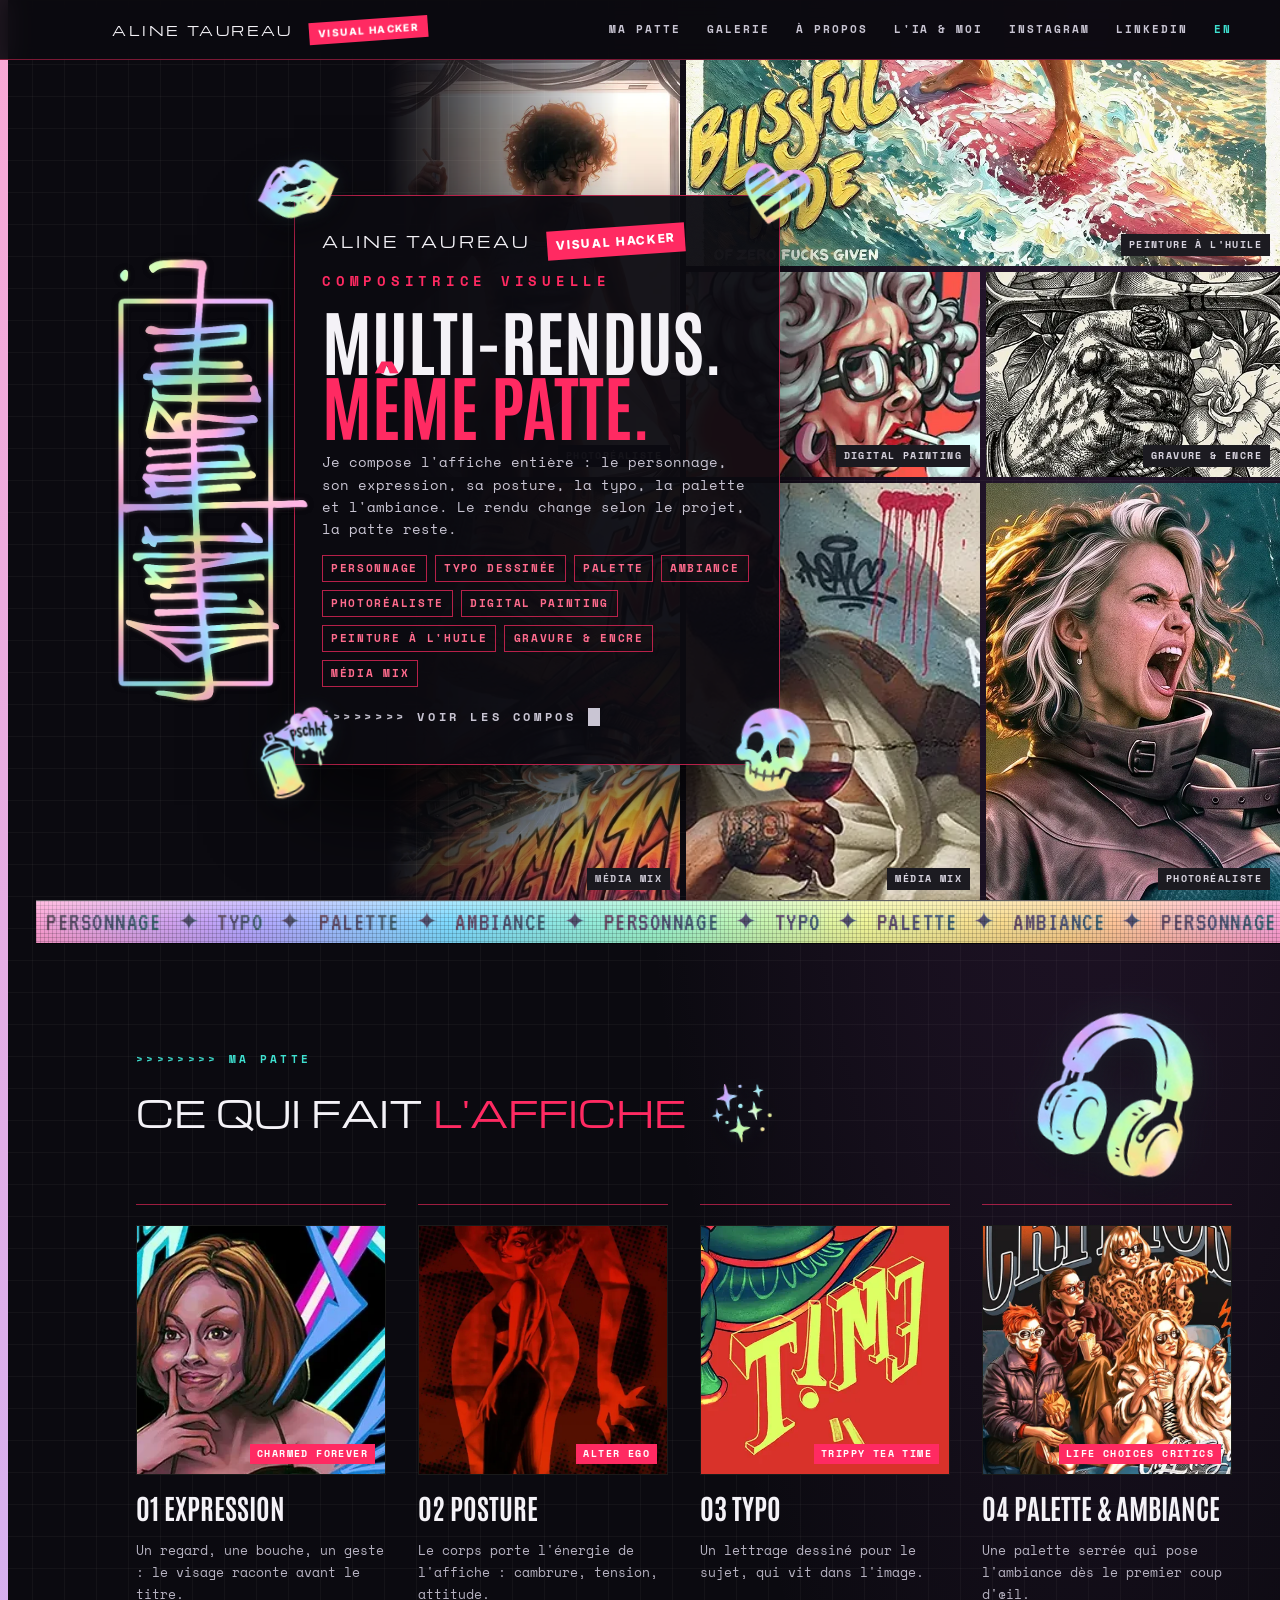
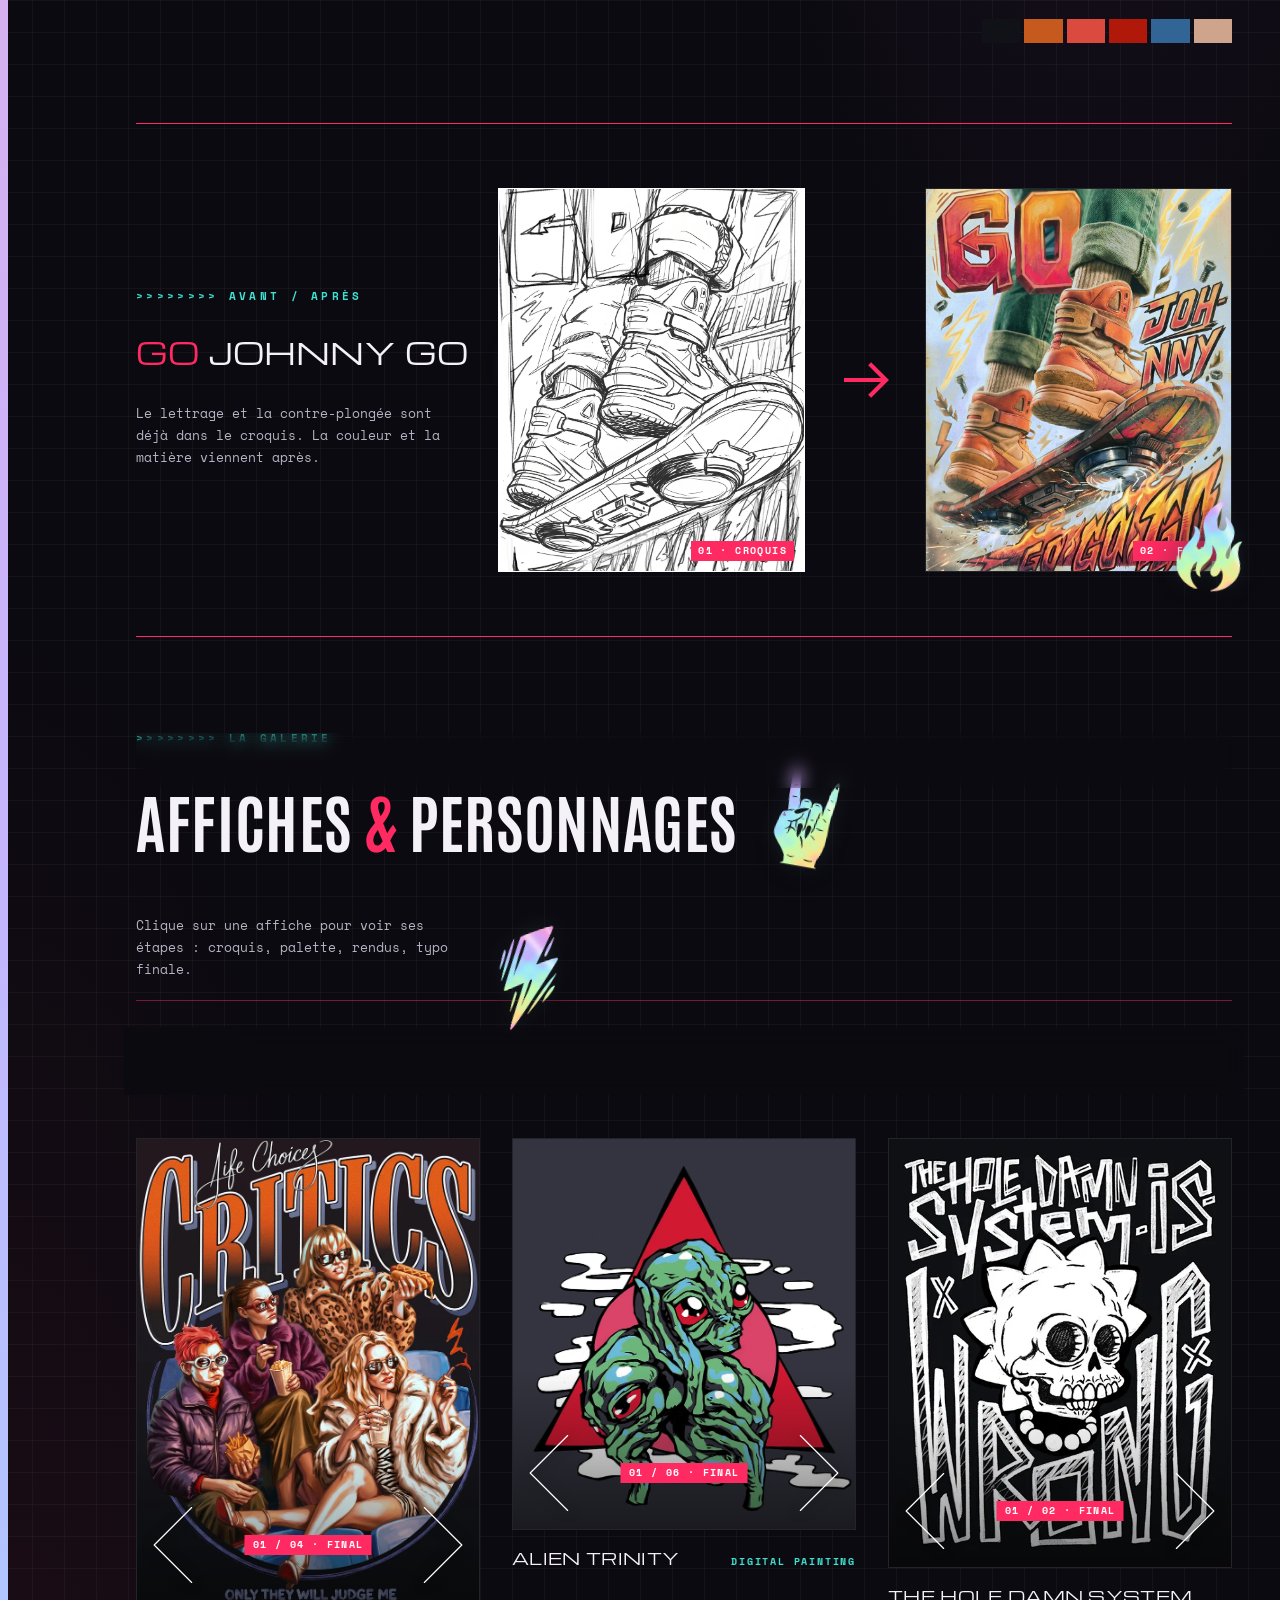
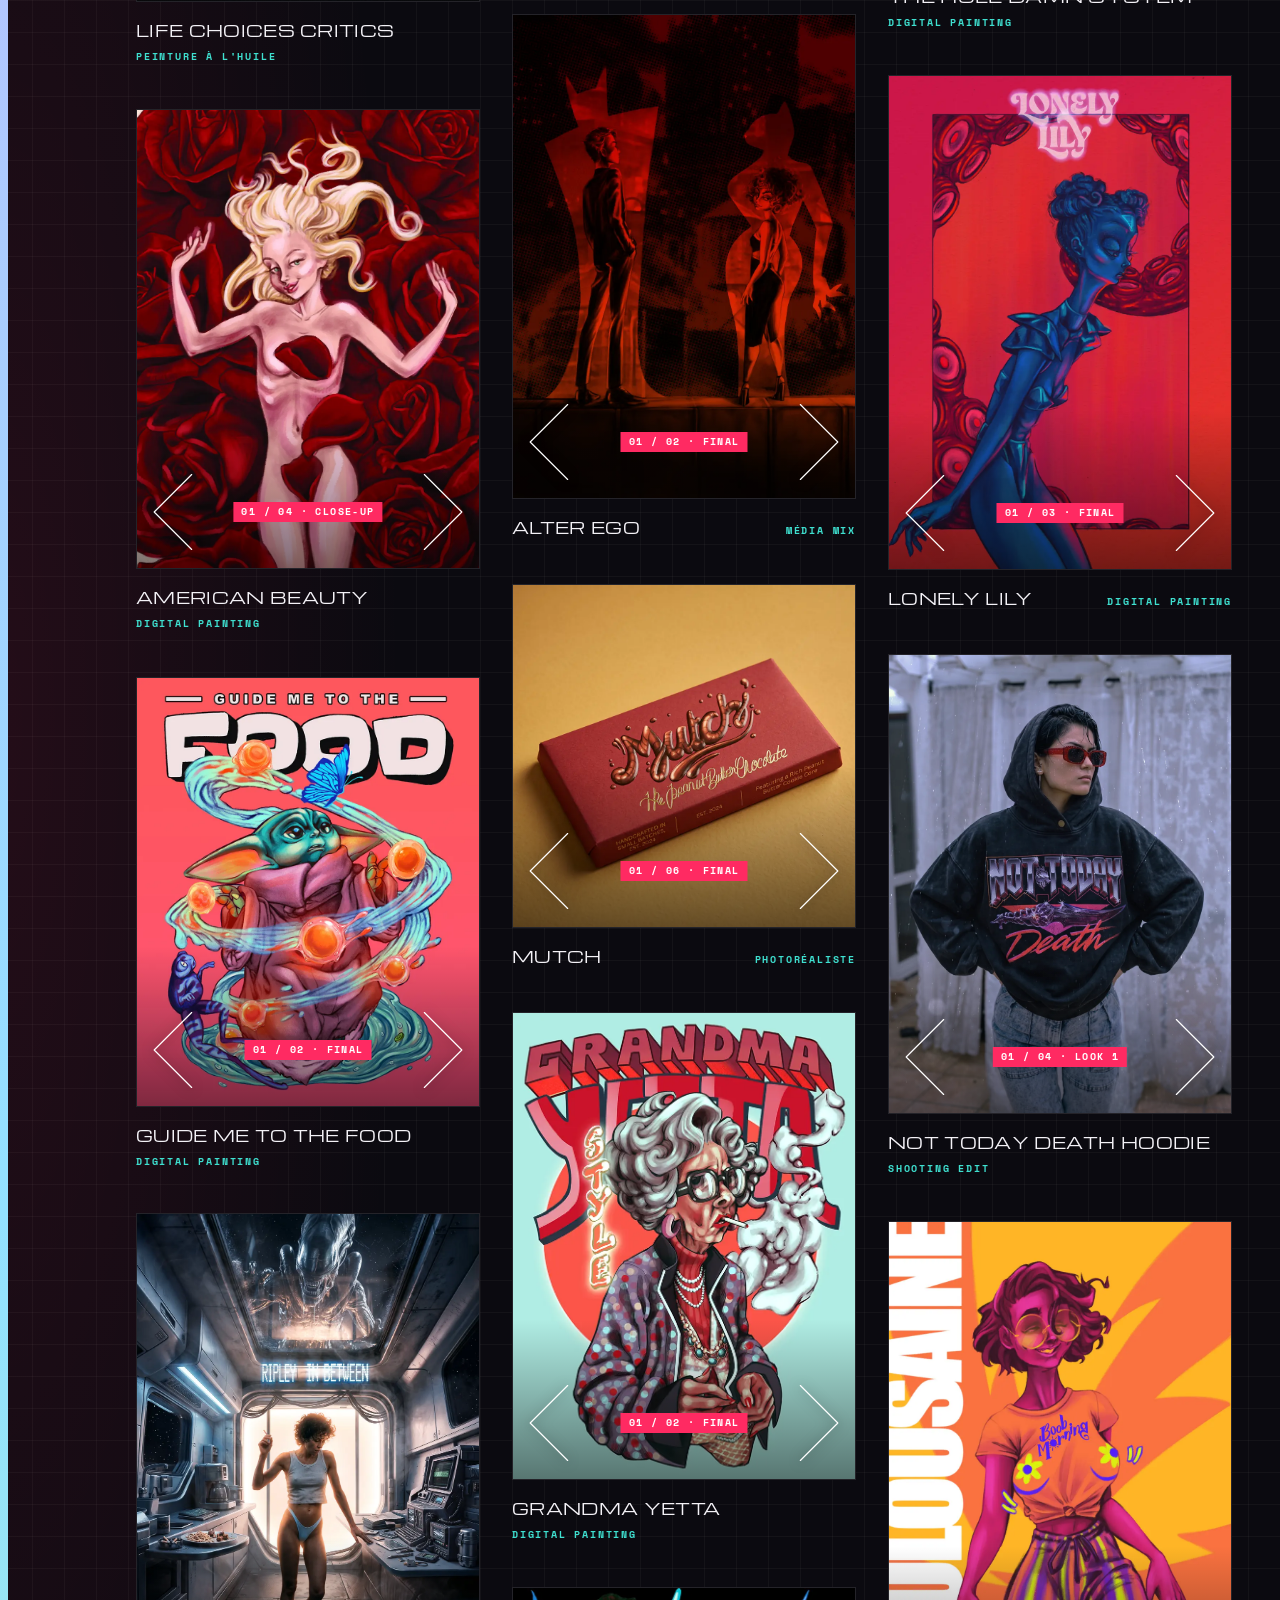
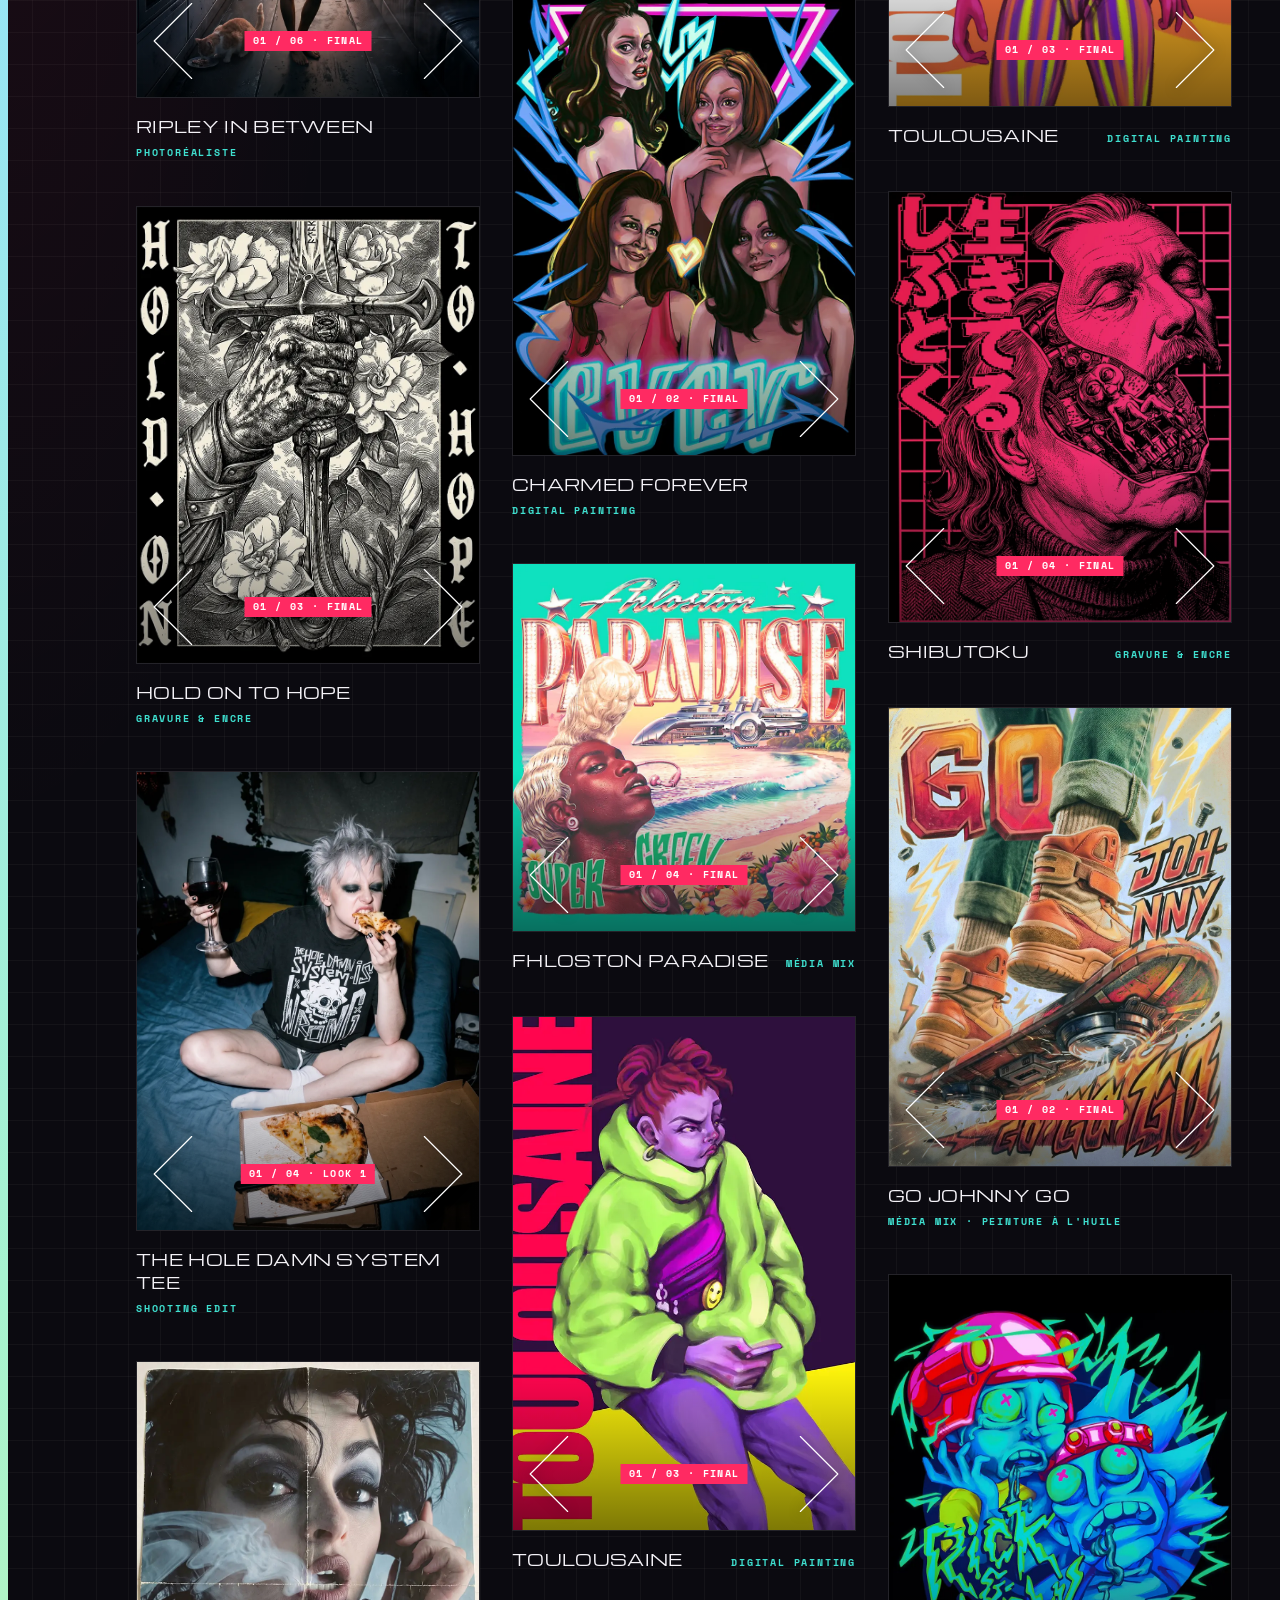
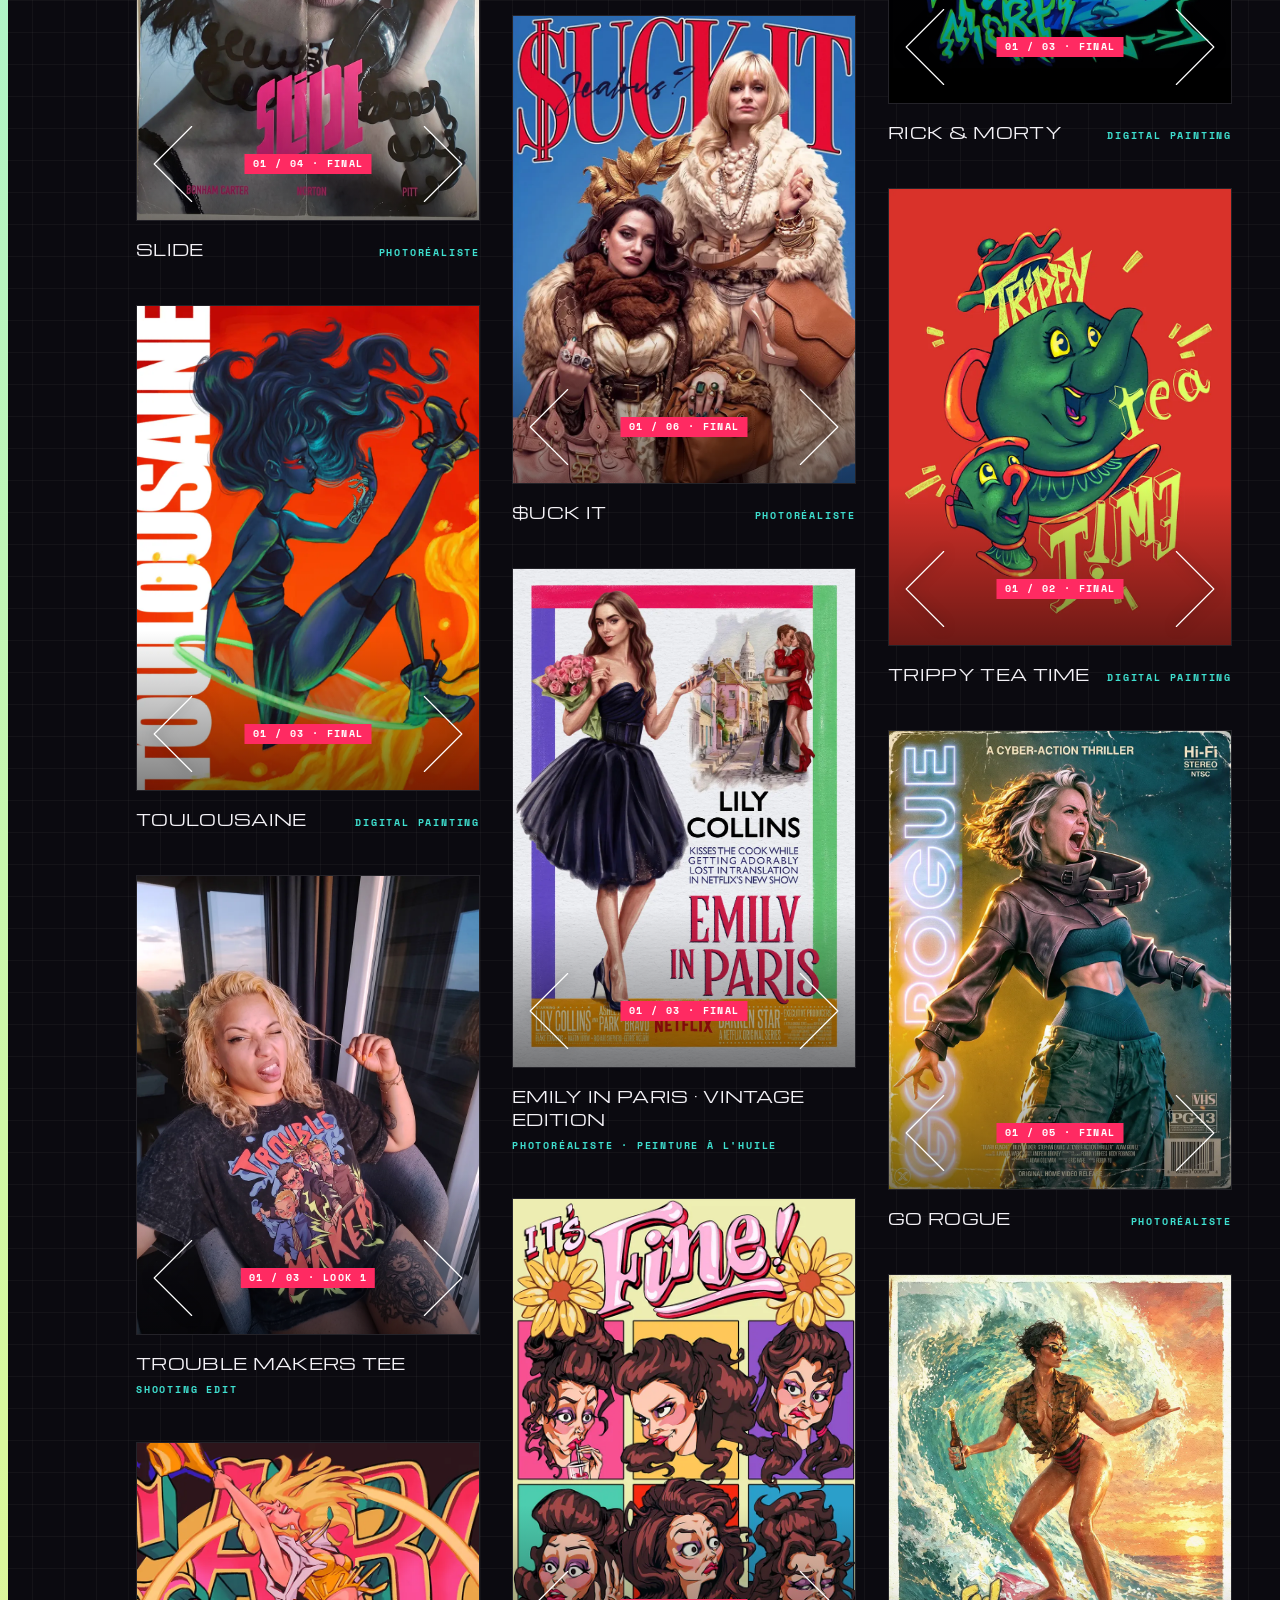
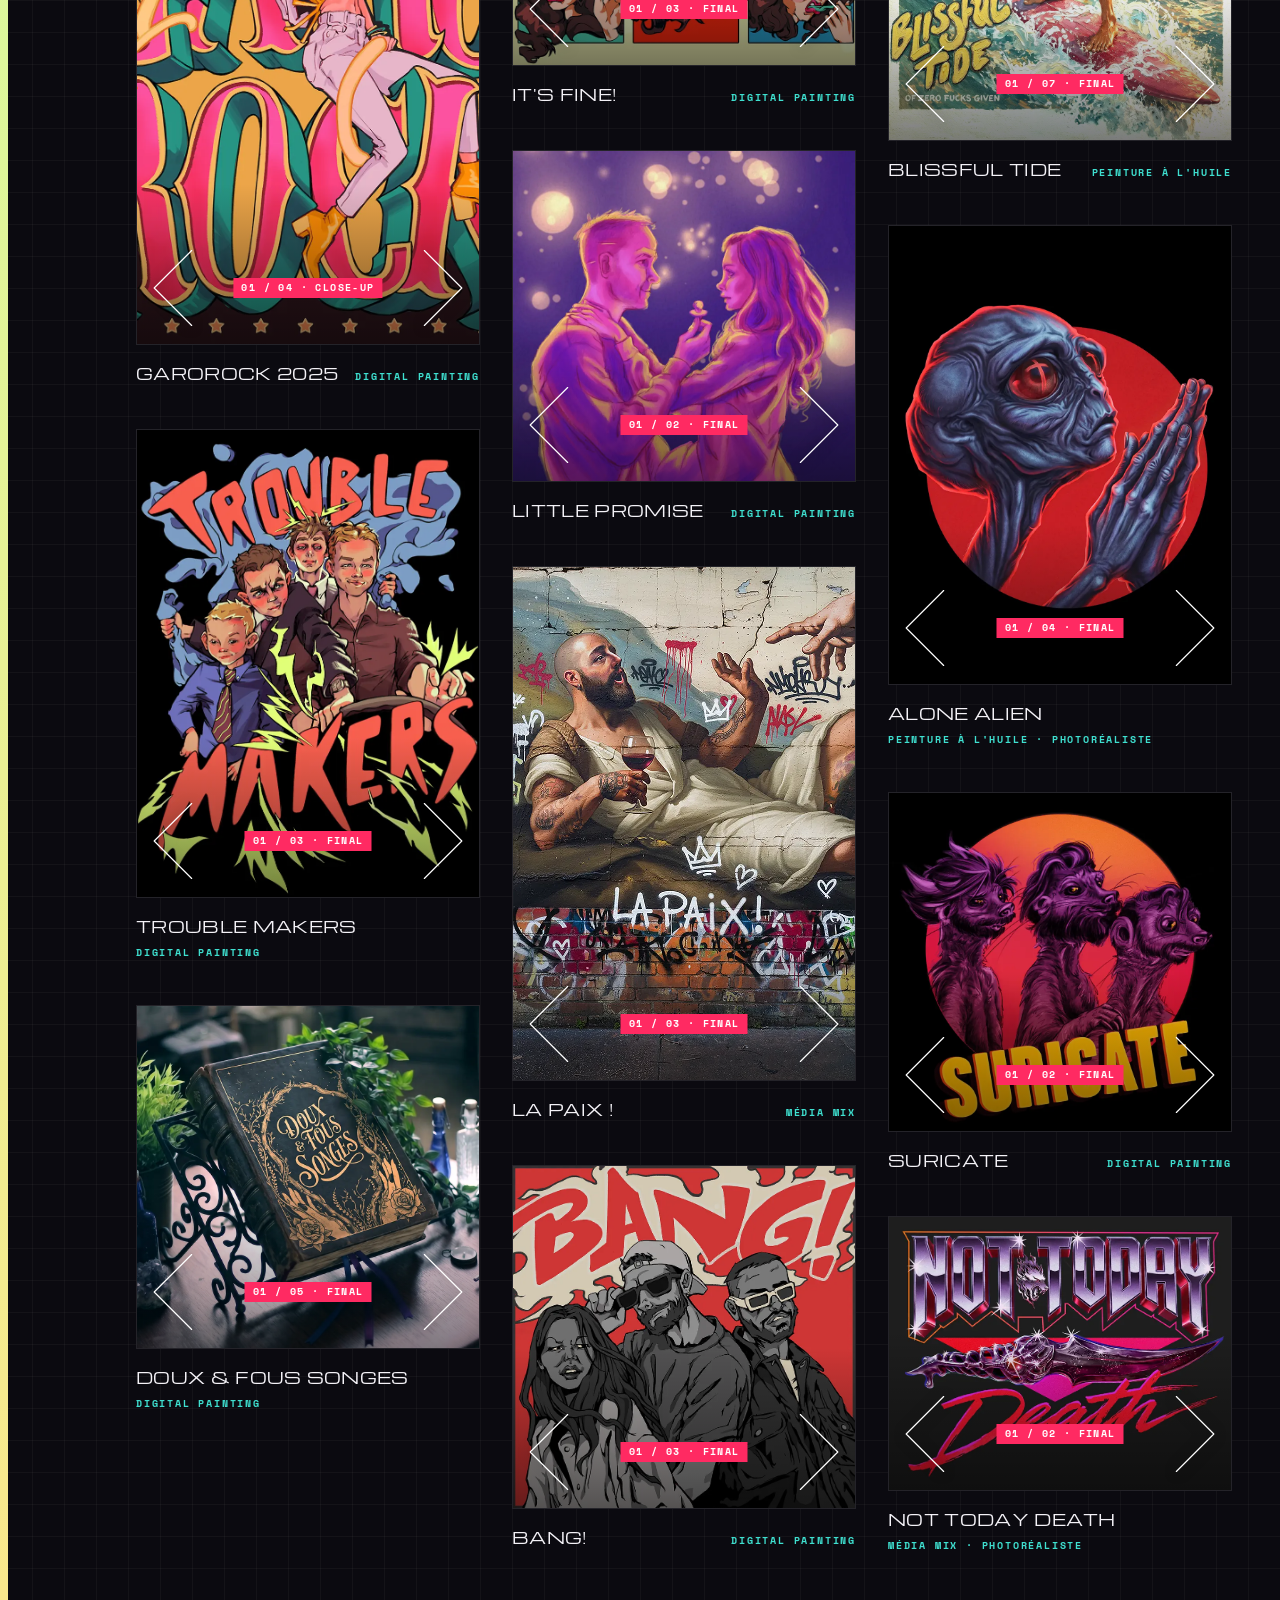
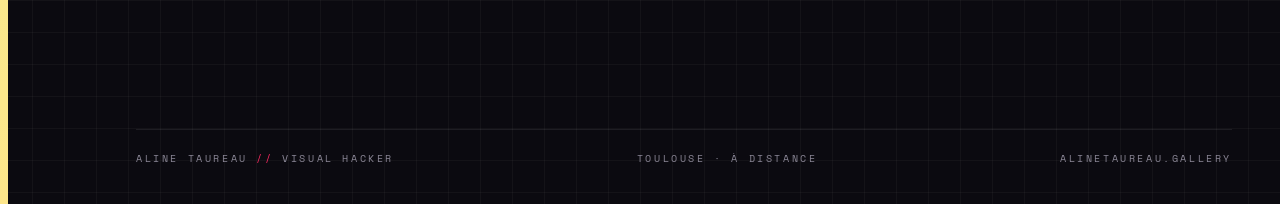
==== commit d55c16a9: "V3 FR : zoom gros plans, menu L'IA & moi" ====
--- a/index.html
+++ b/index.html
@@ -10,6 +10,7 @@
 <meta property="og:title" content="Aline Taureau · Galerie"><meta property="og:description" content="Illustratrice, affichiste, directrice artistique. Du croquis au visuel final."><meta property="og:image" content="https://alinetaureau.gallery/assets/preview.jpg">
 <link rel="alternate" hreflang="fr" href="https://alinetaureau.gallery/"><link rel="alternate" hreflang="en" href="https://alinetaureau.gallery/en/">
 <link rel="icon" href="/favicon.ico" sizes="48x48"><link rel="icon" type="image/png" sizes="192x192" href="/icon-192.png"><link rel="apple-touch-icon" href="/apple-touch-icon.png">
+<meta name="theme-color" content="#0b0a10">
 <meta name="theme-color" content="#0b0a10">
 <link rel="preconnect" href="https://fonts.googleapis.com">
 <link rel="preconnect" href="https://fonts.gstatic.com" crossorigin>
@@ -468,6 +469,13 @@
 @media (max-width:600px){.ia9{padding-top:90px}.ia9-card{padding:80px 18px 22px 24px}.ia9-g{grid-template-columns:1fr}.ia9-cloud{width:132px;top:-72px}.ia9-t{font-size:16px}.ia9-mp3 h3{font-size:28px}}
 @media (prefers-reduced-motion: reduce){.ia9-wrap,.ia9-cloud,.ia9-cloud i,.ia9-cloud b,.ia9-mp3::before{animation:none !important}}
 
+/* gros plans : léger zoom au survol, étiquettes gris foncé */
+.h3-tile img{transition:transform .5s cubic-bezier(.2,.8,.2,1)}
+.h3-tile:hover img{transform:scale(1.07)}
+.h3-shade{pointer-events:none}
+.h3-pill{background:#1c1b21 !important;color:#d8d4e0 !important}
+.mn9.on .mn9-nav a:nth-child(4){transition-delay:.3s}
+
 /* ---- site ---- */
 body{color:#f4f2f7}
 .h3-logo{cursor:pointer}
@@ -480,6 +488,26 @@
 .skip:focus{left:16px}
 :focus-visible{outline:2px solid #3fe0d0;outline-offset:3px}
 
+/* ---- carte Multipass (identique au site actuel) ---- */
+.about{--ink:#0f0f10;--mut:#a9a6b3;--mono:"Space Mono",ui-monospace,Menlo,monospace}
+.mp-wrap{padding:28px 48px;background:#0b0a10}
+.mp-screen{position:relative;overflow:hidden;border-radius:6px;background:#07080c;border:1px solid rgba(255,255,255,.14);box-shadow:inset 0 0 0 3px #0f1118,inset 0 0 30px rgba(0,0,0,.9),0 0 30px rgba(147,225,255,.08);padding:16px 0}
+.mp-track{display:flex;width:max-content;white-space:nowrap;animation:mpslow 160s linear infinite}
+.mp-track span{font-family:VT323,'Space Mono',monospace;font-size:64px;line-height:1;letter-spacing:.06em;text-transform:uppercase;padding:0 22px;background:linear-gradient(90deg,#f9a8d4,#c4b5fd,#93e1ff,#a7f3d0,#d9f99d,#fde68a,#ff9ec4,#f9a8d4);background-size:300% 100%;-webkit-background-clip:text;background-clip:text;color:transparent;animation:mphue 6s linear infinite;filter:drop-shadow(0 0 6px rgba(147,225,255,.45))}
+.mp-track span.s{padding:0 6px}
+.mp-grid{position:absolute;inset:0;pointer-events:none;background-image:linear-gradient(rgba(7,8,12,.85) 1px,transparent 1px),linear-gradient(90deg,rgba(7,8,12,.85) 1px,transparent 1px);background-size:4px 4px}
+.mp-scan{position:absolute;inset:0;pointer-events:none;background:linear-gradient(180deg,rgba(255,255,255,.06),transparent 40%,transparent 60%,rgba(255,255,255,.04));mix-blend-mode:screen}
+.mp-track,.mp-track span{animation:none}
+.mp-wrap{padding:20px}
+.mp-track span{font-size:48px}
+.mp-track span{font-size:40px;padding:0 14px}
+.mp-wrap{padding:0;margin-left:-88px}
+.mp-screen{border-radius:0;border-left:0;border-right:0}
+.mp-wrap{margin-left:-64px}
+.mp-wrap{margin-left:-52px}
+.mp-track span{font-size:40px;padding:0 16px}
+.mp-track span{font-size:32px}
+.mp-track span{font-size:26px;padding:0 10px}
 /* ---- carte Multipass (identique au site actuel) ---- */
 .about{--ink:#0f0f10;--mut:#a9a6b3;--mono:"Space Mono",ui-monospace,Menlo,monospace}
 /* ---------- multipass (clic sur la signature) ---------- */
@@ -533,6 +561,7 @@
 .mp .notch { position: absolute; top: 50%; width: 7%; aspect-ratio: 1; border-radius: 50%; transform: translateY(-50%); background: var(--notch, #ececee); }
 .vB .vh { background: none; padding: 0; font-size: 1.6em; background-image: linear-gradient(90deg,#ff9ad5,#9be7ff,#c2ffb0,#ffe08a,#ff9ad5); background-size: 200% 100%; -webkit-background-clip: text; background-clip: text; color: transparent; animation: mpHolo 4s linear infinite; }
 .about .x{background:#ff2a62;color:#fff;border:0;cursor:pointer}
+.about .x{background:#ff2a62;color:#fff;border:0;cursor:pointer}
 
 </style>
 </head>
@@ -548,6 +577,7 @@
 <a href="#patte" data-act="go" data-to="#patte"><i>01</i>Ma patte</a>
 <a href="#galerie" data-act="go" data-to="#galerie"><i>02</i>Galerie</a>
 <a href="#apropos" data-act="card"><i>03</i>À propos</a>
+<a href="#ia" data-act="ia"><i>04</i>L'IA &amp; moi</a>
 </nav>
 <div class="mn9-soc">
 <a target="_blank" rel="noopener" href="https://www.instagram.com/alinetaureau/">Instagram</a>
@@ -567,6 +597,7 @@
 <a class="pg-nl" href="#patte" data-act="go" data-to="#patte">Ma patte</a>
 <a class="pg-nl" href="#galerie" data-act="go" data-to="#galerie">Galerie</a>
 <a class="pg-nl" href="#apropos" data-act="card">À propos</a>
+<a class="pg-nl" href="#ia" data-act="ia">L'IA &amp; moi</a>
 <a target="_blank" rel="noopener" class="pg-nl" href="https://www.instagram.com/alinetaureau/">Instagram</a>
 <a target="_blank" rel="noopener" class="pg-nl" href="https://www.linkedin.com/in/aline-taureau-8699b541a/">LinkedIn</a>
 <a class="pg-nl" href="en/" style="color: #3fe0d0" lang="en">EN</a>
@@ -716,7 +747,7 @@
 <div class="ia9-mp3"><p class="k">&gt;&gt;&gt;&gt;&gt;&gt;&gt;&gt; 05 · L'IA ET MOI</p><h3>L'IA, oui. Le réel, d'abord.</h3><p>L'IA m'aide à chercher, jamais à finir. Ce que je crée finit sur du papier, du textile, un objet : une affiche, un tee-shirt, une couverture. Des années en production d'impression m'ont appris ce qu'un écran ne montre pas : le noir qui bouche, la couleur qui vire, le motif qui tient au lavage. Ça ne se simule pas.</p></div>
 <p class="ia9-sig">Un œil de compo qui ne cesse d'apprendre. Une âme d'artiste. Un métier d'impression. Les trois ensemble.</p>
 </div></div></div>
-<script id="data" type="application/json">[{"t": "Trouble Makers Tee", "tags": ["shooting"], "steps": [{"th": "img/shoot-trouble-makers/1-s.webp", "big": "img/shoot-trouble-makers/1-m.webp", "lg": "img/shoot-trouble-makers/1-l.webp", "w": 960, "h": 1286, "l": "Look 1"}, {"th": "img/shoot-trouble-makers/2-s.webp", "big": "img/shoot-trouble-makers/2-m.webp", "lg": "img/shoot-trouble-makers/2-m.webp", "w": 960, "h": 1286, "l": "Look 2"}, {"th": "img/shoot-trouble-makers/3-s.webp", "big": "img/shoot-trouble-makers/3-m.webp", "lg": "img/shoot-trouble-makers/3-m.webp", "w": 960, "h": 1286, "l": "Look 3"}]}, {"t": "Not Today Death Hoodie", "tags": ["shooting"], "steps": [{"th": "img/shoot-not-today-death/1-s.webp", "big": "img/shoot-not-today-death/1-m.webp", "lg": "img/shoot-not-today-death/1-l.webp", "w": 960, "h": 1286, "l": "Look 1"}, {"th": "img/shoot-not-today-death/2-s.webp", "big": "img/shoot-not-today-death/2-m.webp", "lg": "img/shoot-not-today-death/2-m.webp", "w": 960, "h": 1286, "l": "Look 2"}, {"th": "img/shoot-not-today-death/3-s.webp", "big": "img/shoot-not-today-death/3-m.webp", "lg": "img/shoot-not-today-death/3-m.webp", "w": 960, "h": 1286, "l": "Look 3"}, {"th": "img/shoot-not-today-death/4-s.webp", "big": "img/shoot-not-today-death/4-m.webp", "lg": "img/shoot-not-today-death/4-m.webp", "w": 960, "h": 1286, "l": "Look 4"}]}, {"t": "The Hole Damn System Tee", "tags": ["shooting"], "steps": [{"th": "img/shoot-hole-damn-system/1-s.webp", "big": "img/shoot-hole-damn-system/1-m.webp", "lg": "img/shoot-hole-damn-system/1-l.webp", "w": 960, "h": 1286, "l": "Look 1"}, {"th": "img/shoot-hole-damn-system/3-s.webp", "big": "img/shoot-hole-damn-system/3-m.webp", "lg": "img/shoot-hole-damn-system/3-m.webp", "w": 960, "h": 1286, "l": "Look 2"}, {"th": "img/shoot-hole-damn-system/2-s.webp", "big": "img/shoot-hole-damn-system/2-m.webp", "lg": "img/shoot-hole-damn-system/2-m.webp", "w": 960, "h": 1286, "l": "Look 3"}, {"th": "img/shoot-hole-damn-system/4-s.webp", "big": "img/shoot-hole-damn-system/4-m.webp", "lg": "img/shoot-hole-damn-system/4-m.webp", "w": 960, "h": 1286, "l": "Look 4"}]}, {"t": "Go Johnny Go", "tags": ["poster"], "steps": [{"th": "img/go-johnny-go/1-s.webp", "big": "img/go-johnny-go/1-m.webp", "lg": "img/go-johnny-go/1-l.webp", "w": 960, "h": 1286, "l": "Final"}, {"th": "img/go-johnny-go/2-s.webp", "big": "img/go-johnny-go/2-m.webp", "lg": "img/go-johnny-go/2-m.webp", "w": 960, "h": 1309, "l": "Croquis"}]}, {"t": "Blissful Tide", "tags": ["poster"], "steps": [{"th": "img/blissful-tide/1-s.webp", "big": "img/blissful-tide/1-m.webp", "lg": "img/blissful-tide/1-l.webp", "w": 960, "h": 1304, "l": "Final"}, {"th": "img/blissful-tide/6-s.webp", "big": "img/blissful-tide/6-m.webp", "lg": "img/blissful-tide/6-m.webp", "w": 960, "h": 1304, "l": "Close-up titre"}, {"th": "img/blissful-tide/7-s.webp", "big": "img/blissful-tide/7-m.webp", "lg": "img/blissful-tide/7-m.webp", "w": 960, "h": 1304, "l": "Close-up visage"}, {"th": "img/blissful-tide/2-s.webp", "big": "img/blissful-tide/2-m.webp", "lg": "img/blissful-tide/2-m.webp", "w": 960, "h": 1304, "l": "Edit 1"}, {"th": "img/blissful-tide/3-s.webp", "big": "img/blissful-tide/3-m.webp", "lg": "img/blissful-tide/3-m.webp", "w": 960, "h": 1304, "l": "Edit 2"}, {"th": "img/blissful-tide/4-s.webp", "big": "img/blissful-tide/4-m.webp", "lg": "img/blissful-tide/4-m.webp", "w": 960, "h": 1304, "l": "Edit 3"}, {"th": "img/blissful-tide/5-s.webp", "big": "img/blissful-tide/5-m.webp", "lg": "img/blissful-tide/5-m.webp", "w": 960, "h": 1304, "l": "Edit 4"}]}, {"t": "Grandma Yetta", "tags": ["illu"], "steps": [{"th": "img/grandma-yetta/1-s.webp", "big": "img/grandma-yetta/1-m.webp", "lg": "img/grandma-yetta/1-m.webp", "w": 709, "h": 967, "l": "Final"}, {"th": "img/grandma-yetta/2-s.webp", "big": "img/grandma-yetta/2-m.webp", "lg": "img/grandma-yetta/2-m.webp", "w": 709, "h": 967, "l": "Croquis"}]}, {"t": "Go Rogue", "tags": ["poster"], "steps": [{"th": "img/go-rogue/6-s.webp", "big": "img/go-rogue/6-m.webp", "lg": "img/go-rogue/6-l.webp", "w": 960, "h": 1286, "l": "Final"}, {"th": "img/go-rogue/7-s.webp", "big": "img/go-rogue/7-m.webp", "lg": "img/go-rogue/7-m.webp", "w": 960, "h": 1720, "l": "Version photo"}, {"th": "img/go-rogue/4-s.webp", "big": "img/go-rogue/4-m.webp", "lg": "img/go-rogue/4-m.webp", "w": 960, "h": 1707, "l": "Photo de base"}, {"th": "img/go-rogue/2-s.webp", "big": "img/go-rogue/2-motion.webp", "lg": "img/go-rogue/2-motion.webp", "w": 760, "h": 1096, "l": "Motion · croquis → edits IA"}, {"th": "img/go-rogue/5-s.webp", "big": "img/go-rogue/5-m.webp", "lg": "img/go-rogue/5-m.webp", "w": 960, "h": 1386, "l": "Close-up"}]}, {"t": "Toulousaine", "tags": ["illu"], "steps": [{"th": "img/toulousaine/1-s.webp", "big": "img/toulousaine/1-m.webp", "lg": "img/toulousaine/1-m.webp", "w": 640, "h": 960, "l": "Final"}, {"th": "img/toulousaine/2-s.webp", "big": "img/toulousaine/2-m.webp", "lg": "img/toulousaine/2-m.webp", "w": 960, "h": 1440, "l": "Palette"}, {"th": "img/toulousaine/3-s.webp", "big": "img/toulousaine/3-m.webp", "lg": "img/toulousaine/3-m.webp", "w": 960, "h": 1440, "l": "Croquis"}]}, {"t": "Garorock 2025", "tags": ["illu"], "steps": [{"th": "img/garorock-2025/1-s.webp", "big": "img/garorock-2025/1-m.webp", "lg": "img/garorock-2025/1-l.webp", "w": 766, "h": 1123, "l": "Close-up"}, {"th": "img/garorock-2025/2-s.webp", "big": "img/garorock-2025/2-m.webp", "lg": "img/garorock-2025/2-m.webp", "w": 766, "h": 1123, "l": "Croquis"}, {"th": "img/garorock-2025/3-s.webp", "big": "img/garorock-2025/3-m.webp", "lg": "img/garorock-2025/3-m.webp", "w": 766, "h": 1123, "l": "Rough couleur"}, {"th": "img/garorock-2025/4-s.webp", "big": "img/garorock-2025/4-m.webp", "lg": "img/garorock-2025/4-m.webp", "w": 766, "h": 1123, "l": "Final"}]}, {"t": "Ripley In Between", "tags": ["poster"], "steps": [{"th": "img/ripley-in-between/1-s.webp", "big": "img/ripley-in-between/1-m.webp", "lg": "img/ripley-in-between/1-l.webp", "w": 960, "h": 1357, "l": "Final"}, {"th": "img/ripley-in-between/2-s.webp", "big": "img/ripley-in-between/2-m.webp", "lg": "img/ripley-in-between/2-m.webp", "w": 955, "h": 1350, "l": "Croquis"}, {"th": "img/ripley-in-between/3-s.webp", "big": "img/ripley-in-between/3-m.webp", "lg": "img/ripley-in-between/3-m.webp", "w": 955, "h": 1350, "l": "Edit 1"}, {"th": "img/ripley-in-between/4-s.webp", "big": "img/ripley-in-between/4-m.webp", "lg": "img/ripley-in-between/4-m.webp", "w": 955, "h": 1350, "l": "Edit 2"}, {"th": "img/ripley-in-between/5-s.webp", "big": "img/ripley-in-between/5-m.webp", "lg": "img/ripley-in-between/5-m.webp", "w": 955, "h": 1350, "l": "Edit 3"}, {"th": "img/ripley-in-between/6-s.webp", "big": "img/ripley-in-between/6-m.webp", "lg": "img/ripley-in-between/6-m.webp", "w": 955, "h": 1350, "l": "Edit 4"}]}, {"t": "Life Choices Critics", "tags": ["poster"], "steps": [{"th": "img/life-choices-critics/1n-s.webp", "big": "img/life-choices-critics/1n-m.webp", "lg": "img/life-choices-critics/1n-l.webp", "w": 760, "h": 1027, "l": "Final"}, {"th": "img/life-choices-critics/2-s.webp", "big": "img/life-choices-critics/2-m.webp", "lg": "img/life-choices-critics/2-m.webp", "w": 960, "h": 1286, "l": "Croquis"}, {"th": "img/life-choices-critics/3-s.webp", "big": "img/life-choices-critics/3-m.webp", "lg": "img/life-choices-critics/3-m.webp", "w": 960, "h": 1286, "l": "Digital painting"}, {"th": "img/life-choices-critics/4-s.webp", "big": "img/life-choices-critics/4-m.webp", "lg": "img/life-choices-critics/4-m.webp", "w": 960, "h": 1286, "l": "Retouche"}]}, {"t": "Emily in Paris · Vintage Edition", "tags": ["poster"], "steps": [{"th": "img/emily-in-paris/1-s.webp", "big": "img/emily-in-paris/1-m.webp", "lg": "img/emily-in-paris/1-l.webp", "w": 960, "h": 1399, "l": "Final"}, {"th": "img/emily-in-paris/2-s.webp", "big": "img/emily-in-paris/2-m.webp", "lg": "img/emily-in-paris/2-m.webp", "w": 960, "h": 1399, "l": "Palette"}, {"th": "img/emily-in-paris/3-s.webp", "big": "img/emily-in-paris/3-m.webp", "lg": "img/emily-in-paris/3-m.webp", "w": 960, "h": 1399, "l": "Croquis"}]}, {"t": "Guide Me to the Food", "tags": ["illu"], "steps": [{"th": "img/guide-me-to-the-food/1-s.webp", "big": "img/guide-me-to-the-food/1-m.webp", "lg": "img/guide-me-to-the-food/1-m.webp", "w": 864, "h": 1080, "l": "Final"}, {"th": "img/guide-me-to-the-food/2-s.webp", "big": "img/guide-me-to-the-food/2-m.webp", "lg": "img/guide-me-to-the-food/2-m.webp", "w": 864, "h": 1080, "l": "Croquis"}]}, {"t": "Alone Alien", "tags": ["poster"], "steps": [{"th": "img/alone-alien/1-s.webp", "big": "img/alone-alien/1-m.webp", "lg": "img/alone-alien/1-l.webp", "w": 960, "h": 1286, "l": "Final"}, {"th": "img/alone-alien/2-s.webp", "big": "img/alone-alien/2-m.webp", "lg": "img/alone-alien/2-m.webp", "w": 960, "h": 1286, "l": "Croquis"}, {"th": "img/alone-alien/3-s.webp", "big": "img/alone-alien/3-m.webp", "lg": "img/alone-alien/3-m.webp", "w": 960, "h": 1286, "l": "Digital painting"}, {"th": "img/alone-alien/4-s.webp", "big": "img/alone-alien/4-m.webp", "lg": "img/alone-alien/4-m.webp", "w": 960, "h": 1286, "l": "Retouche"}]}, {"t": "Lonely Lily", "tags": ["illu"], "steps": [{"th": "img/lonely-lily/1-s.webp", "big": "img/lonely-lily/1-m.webp", "lg": "img/lonely-lily/1-l.webp", "w": 960, "h": 1383, "l": "Final"}, {"th": "img/lonely-lily/2-s.webp", "big": "img/lonely-lily/2-m.webp", "lg": "img/lonely-lily/2-m.webp", "w": 960, "h": 1383, "l": "Palette"}, {"th": "img/lonely-lily/3-s.webp", "big": "img/lonely-lily/3-m.webp", "lg": "img/lonely-lily/3-m.webp", "w": 960, "h": 1383, "l": "Croquis"}]}, {"t": "American Beauty", "tags": ["illu"], "steps": [{"th": "img/american-beauty/1-s.webp", "big": "img/american-beauty/1-m.webp", "lg": "img/american-beauty/1-l.webp", "w": 960, "h": 1287, "l": "Close-up"}, {"th": "img/american-beauty/4-s.webp", "big": "img/american-beauty/4-m.webp", "lg": "img/american-beauty/4-m.webp", "w": 960, "h": 1287, "l": "Croquis"}, {"th": "img/american-beauty/3-s.webp", "big": "img/american-beauty/3-m.webp", "lg": "img/american-beauty/3-m.webp", "w": 960, "h": 1287, "l": "Digital painting en cours"}, {"th": "img/american-beauty/2-s.webp", "big": "img/american-beauty/2-m.webp", "lg": "img/american-beauty/2-m.webp", "w": 960, "h": 1287, "l": "Final"}]}, {"t": "Toulousaine", "tags": ["illu"], "steps": [{"th": "img/toulousaine-2/1-s.webp", "big": "img/toulousaine-2/1-m.webp", "lg": "img/toulousaine-2/1-l.webp", "w": 960, "h": 1358, "l": "Final"}, {"th": "img/toulousaine-2/2-s.webp", "big": "img/toulousaine-2/2-m.webp", "lg": "img/toulousaine-2/2-m.webp", "w": 960, "h": 1358, "l": "Palette"}, {"th": "img/toulousaine-2/3-s.webp", "big": "img/toulousaine-2/3-m.webp", "lg": "img/toulousaine-2/3-m.webp", "w": 960, "h": 1358, "l": "Croquis"}]}, {"t": "Fhloston Paradise", "tags": ["poster"], "steps": [{"th": "img/fhloston-paradise/1-s.webp", "big": "img/fhloston-paradise/1-m.webp", "lg": "img/fhloston-paradise/1-m.webp", "w": 752, "h": 806, "l": "Final"}, {"th": "img/fhloston-paradise/3-s.webp", "big": "img/fhloston-paradise/3-m.webp", "lg": "img/fhloston-paradise/3-m.webp", "w": 672, "h": 840, "l": "Croquis"}, {"th": "img/fhloston-paradise/4-s.webp", "big": "img/fhloston-paradise/4-m.webp", "lg": "img/fhloston-paradise/4-m.webp", "w": 609, "h": 840, "l": "Digital painting"}, {"th": "img/fhloston-paradise/2-s.webp", "big": "img/fhloston-paradise/2-m.webp", "lg": "img/fhloston-paradise/2-m.webp", "w": 518, "h": 648, "l": "Close-up"}]}, {"t": "Slide", "tags": ["poster"], "steps": [{"th": "img/slide/1-s.webp", "big": "img/slide/1-m.webp", "lg": "img/slide/1-l.webp", "w": 960, "h": 1286, "l": "Final"}, {"th": "img/slide/4-s.webp", "big": "img/slide/4-m.webp", "lg": "img/slide/4-m.webp", "w": 960, "h": 1286, "l": "Croquis"}, {"th": "img/slide/3-s.webp", "big": "img/slide/3-m.webp", "lg": "img/slide/3-m.webp", "w": 960, "h": 1286, "l": "Edit 1"}, {"th": "img/slide/2-s.webp", "big": "img/slide/2-m.webp", "lg": "img/slide/2-m.webp", "w": 960, "h": 1286, "l": "Edit 2"}]}, {"t": "Trouble Makers", "tags": ["illu"], "steps": [{"th": "img/trouble-makers/1-s.webp", "big": "img/trouble-makers/1-m.webp", "lg": "img/trouble-makers/1-m.webp", "w": 765, "h": 1044, "l": "Final"}, {"th": "img/trouble-makers/2-s.webp", "big": "img/trouble-makers/2-m.webp", "lg": "img/trouble-makers/2-m.webp", "w": 765, "h": 1044, "l": "Croquis"}, {"th": "img/trouble-makers/3-s.webp", "big": "img/trouble-makers/3-m.webp", "lg": "img/trouble-makers/3-m.webp", "w": 765, "h": 1044, "l": "Digital painting"}]}, {"t": "$uck It", "tags": ["poster"], "steps": [{"th": "img/uck-it/1b-s.webp", "big": "img/uck-it/1b-m.webp", "lg": "img/uck-it/1b-m.webp", "w": 732, "h": 1000, "l": "Final"}, {"th": "img/uck-it/4-s.webp", "big": "img/uck-it/4-m.webp", "lg": "img/uck-it/4-m.webp", "w": 864, "h": 1080, "l": "Croquis"}, {"th": "img/uck-it/5-s.webp", "big": "img/uck-it/5-m.webp", "lg": "img/uck-it/5-m.webp", "w": 864, "h": 1080, "l": "Détourage"}, {"th": "img/uck-it/6-s.webp", "big": "img/uck-it/6-m.webp", "lg": "img/uck-it/6-m.webp", "w": 864, "h": 1080, "l": "Détourage"}, {"th": "img/uck-it/2-s.webp", "big": "img/uck-it/2-m.webp", "lg": "img/uck-it/2-m.webp", "w": 864, "h": 1080, "l": "Mise en scène"}, {"th": "img/uck-it/3-s.webp", "big": "img/uck-it/3-m.webp", "lg": "img/uck-it/3-m.webp", "w": 864, "h": 1080, "l": "Mise en scène"}]}, {"t": "Mutch", "tags": ["poster"], "steps": [{"th": "img/mutch/1-s.webp", "big": "img/mutch/1-m.webp", "lg": "img/mutch/1-m.webp", "w": 950, "h": 950, "l": "Final"}, {"th": "img/mutch/3-s.webp", "big": "img/mutch/3-m.webp", "lg": "img/mutch/3-m.webp", "w": 950, "h": 950, "l": "Croquis"}, {"th": "img/mutch/2-s.webp", "big": "img/mutch/2-m.webp", "lg": "img/mutch/2-m.webp", "w": 950, "h": 950, "l": "Digital painting"}, {"th": "img/mutch/4-s.webp", "big": "img/mutch/4-m.webp", "lg": "img/mutch/4-m.webp", "w": 950, "h": 950, "l": "Mise en scène"}, {"th": "img/mutch/5-s.webp", "big": "img/mutch/5-m.webp", "lg": "img/mutch/5-m.webp", "w": 950, "h": 950, "l": "Mise en scène"}, {"th": "img/mutch/6-s.webp", "big": "img/mutch/6-m.webp", "lg": "img/mutch/6-m.webp", "w": 950, "h": 950, "l": "Mise en scène"}]}, {"t": "Little Promise", "tags": ["illu"], "steps": [{"th": "img/little-promise/1-s.webp", "big": "img/little-promise/1-m.webp", "lg": "img/little-promise/1-l.webp", "w": 960, "h": 926, "l": "Final"}, {"th": "img/little-promise/2-s.webp", "big": "img/little-promise/2-m.webp", "lg": "img/little-promise/2-m.webp", "w": 960, "h": 926, "l": "Croquis"}]}, {"t": "Charmed Forever", "tags": ["illu"], "steps": [{"th": "img/charmed-forever/1-s.webp", "big": "img/charmed-forever/1-m.webp", "lg": "img/charmed-forever/1-m.webp", "w": 732, "h": 1000, "l": "Final"}, {"th": "img/charmed-forever/2-s.webp", "big": "img/charmed-forever/2-m.webp", "lg": "img/charmed-forever/2-m.webp", "w": 850, "h": 1161, "l": "Croquis"}]}, {"t": "Shibutoku", "tags": ["poster"], "steps": [{"th": "img/shibutoku/1n2-s.webp", "big": "img/shibutoku/1n2-m.webp", "lg": "img/shibutoku/1n2-l.webp", "w": 798, "h": 1004, "l": "Final"}, {"th": "img/shibutoku/2-s.webp", "big": "img/shibutoku/2-m.webp", "lg": "img/shibutoku/2-m.webp", "w": 625, "h": 794, "l": "Edit 1"}, {"th": "img/shibutoku/3-s.webp", "big": "img/shibutoku/3-m.webp", "lg": "img/shibutoku/3-m.webp", "w": 625, "h": 794, "l": "Edit 2"}, {"th": "img/shibutoku/4-s.webp", "big": "img/shibutoku/4-m.webp", "lg": "img/shibutoku/4-m.webp", "w": 625, "h": 794, "l": "Edit 3"}]}, {"t": "It's Fine!", "tags": ["illu"], "steps": [{"th": "img/it-s-fine/1-s.webp", "big": "img/it-s-fine/1-m.webp", "lg": "img/it-s-fine/1-m.webp", "w": 766, "h": 1044, "l": "Final"}, {"th": "img/it-s-fine/2-s.webp", "big": "img/it-s-fine/2-m.webp", "lg": "img/it-s-fine/2-m.webp", "w": 766, "h": 1044, "l": "Croquis"}, {"th": "img/it-s-fine/3-s.webp", "big": "img/it-s-fine/3-m.webp", "lg": "img/it-s-fine/3-m.webp", "w": 766, "h": 1044, "l": "Digital painting"}]}, {"t": "Doux & Fous Songes", "tags": ["illu"], "steps": [{"th": "img/doux-fous-songes/1-s.webp", "big": "img/doux-fous-songes/1-m.webp", "lg": "img/doux-fous-songes/1-m.webp", "w": 960, "h": 960, "l": "Final"}, {"th": "img/doux-fous-songes/2-s.webp", "big": "img/doux-fous-songes/2-m.webp", "lg": "img/doux-fous-songes/2-m.webp", "w": 960, "h": 960, "l": "Double page"}, {"th": "img/doux-fous-songes/3-s.webp", "big": "img/doux-fous-songes/3-m.webp", "lg": "img/doux-fous-songes/3-m.webp", "w": 960, "h": 960, "l": "Double page"}, {"th": "img/doux-fous-songes/4-s.webp", "big": "img/doux-fous-songes/4-m.webp", "lg": "img/doux-fous-songes/4-m.webp", "w": 960, "h": 960, "l": "Double page"}, {"th": "img/doux-fous-songes/5-s.webp", "big": "img/doux-fous-songes/5-m.webp", "lg": "img/doux-fous-songes/5-m.webp", "w": 960, "h": 960, "l": "Double page"}]}, {"t": "Hold On to Hope", "tags": ["poster"], "steps": [{"th": "img/hold-on-to-hope/1-s.webp", "big": "img/hold-on-to-hope/1-m.webp", "lg": "img/hold-on-to-hope/1-m.webp", "w": 765, "h": 1020, "l": "Final"}, {"th": "img/hold-on-to-hope/2-s.webp", "big": "img/hold-on-to-hope/2-m.webp", "lg": "img/hold-on-to-hope/2-m.webp", "w": 765, "h": 1020, "l": "Croquis"}, {"th": "img/hold-on-to-hope/3-s.webp", "big": "img/hold-on-to-hope/3-m.webp", "lg": "img/hold-on-to-hope/3-m.webp", "w": 960, "h": 1280, "l": "Edit 1"}]}, {"t": "Rick & Morty", "tags": ["illu"], "steps": [{"th": "img/rick-morty/1-s.webp", "big": "img/rick-morty/1-m.webp", "lg": "img/rick-morty/1-m.webp", "w": 864, "h": 1080, "l": "Final"}, {"th": "img/rick-morty/3-s.webp", "big": "img/rick-morty/3-m.webp", "lg": "img/rick-morty/3-m.webp", "w": 864, "h": 1080, "l": "Croquis"}, {"th": "img/rick-morty/2-s.webp", "big": "img/rick-morty/2-m.webp", "lg": "img/rick-morty/2-m.webp", "w": 864, "h": 1080, "l": "Digital painting"}]}, {"t": "Toulousaine", "tags": ["illu"], "steps": [{"th": "img/toulousaine-4/1-s.webp", "big": "img/toulousaine-4/1-m.webp", "lg": "img/toulousaine-4/1-l.webp", "w": 960, "h": 1358, "l": "Final"}, {"th": "img/toulousaine-4/2-s.webp", "big": "img/toulousaine-4/2-m.webp", "lg": "img/toulousaine-4/2-m.webp", "w": 960, "h": 1358, "l": "Palette"}, {"th": "img/toulousaine-4/3-s.webp", "big": "img/toulousaine-4/3-m.webp", "lg": "img/toulousaine-4/3-m.webp", "w": 960, "h": 1358, "l": "Croquis"}]}, {"t": "La Paix !", "tags": ["poster"], "steps": [{"th": "img/la-paix/1-s.webp", "big": "img/la-paix/1-m.webp", "lg": "img/la-paix/1-m.webp", "w": 667, "h": 1000, "l": "Final"}, {"th": "img/la-paix/3-s.webp", "big": "img/la-paix/3-m.webp", "lg": "img/la-paix/3-m.webp", "w": 720, "h": 1080, "l": "Croquis"}, {"th": "img/la-paix/2-s.webp", "big": "img/la-paix/2-m.webp", "lg": "img/la-paix/2-m.webp", "w": 720, "h": 1080, "l": "Edit 1"}]}, {"t": "Not Today Death", "tags": ["poster"], "steps": [{"th": "img/not-today-death/1-s.webp", "big": "img/not-today-death/1-m.webp", "lg": "img/not-today-death/1-m.webp", "w": 861, "h": 687, "l": "Final"}, {"th": "img/not-today-death/2-s.webp", "big": "img/not-today-death/2-m.webp", "lg": "img/not-today-death/2-m.webp", "w": 960, "h": 600, "l": "Détail"}]}, {"t": "Bang!", "tags": ["illu"], "steps": [{"th": "img/bang/1-s.webp", "big": "img/bang/1-m.webp", "lg": "img/bang/1-m.webp", "w": 879, "h": 879, "l": "Final"}, {"th": "img/bang/3-s.webp", "big": "img/bang/3-m.webp", "lg": "img/bang/3-m.webp", "w": 960, "h": 960, "l": "Croquis"}, {"th": "img/bang/2-s.webp", "big": "img/bang/2-m.webp", "lg": "img/bang/2-m.webp", "w": 960, "h": 960, "l": "Digital painting"}]}, {"t": "The Hole Damn System", "tags": ["illu"], "steps": [{"th": "img/the-hole-damn-system/1-s.webp", "big": "img/the-hole-damn-system/1-m.webp", "lg": "img/the-hole-damn-system/1-m.webp", "w": 518, "h": 648, "l": "Final"}, {"th": "img/the-hole-damn-system/2-s.webp", "big": "img/the-hole-damn-system/2-m.webp", "lg": "img/the-hole-damn-system/2-m.webp", "w": 518, "h": 648, "l": "Croquis"}]}, {"t": "Trippy Tea Time", "tags": ["illu"], "steps": [{"th": "img/trippy-tea-time/1-s.webp", "big": "img/trippy-tea-time/1-m.webp", "lg": "img/trippy-tea-time/1-l.webp", "w": 850, "h": 1134, "l": "Final"}, {"th": "img/trippy-tea-time/2-s.webp", "big": "img/trippy-tea-time/2-m.webp", "lg": "img/trippy-tea-time/2-m.webp", "w": 850, "h": 1134, "l": "Croquis"}]}, {"t": "Alien Trinity", "tags": ["illu"], "steps": [{"th": "img/alien-trinity/1n-s.webp", "big": "img/alien-trinity/1n-m.webp", "lg": "img/alien-trinity/1n-l.webp", "w": 760, "h": 867, "l": "Final"}, {"th": "img/alien-trinity/2-s.webp", "big": "img/alien-trinity/2-m.webp", "lg": "img/alien-trinity/2-m.webp", "w": 960, "h": 1095, "l": "Croquis"}, {"th": "img/alien-trinity/3-s.webp", "big": "img/alien-trinity/3-m.webp", "lg": "img/alien-trinity/3-m.webp", "w": 960, "h": 1095, "l": "Croquis"}, {"th": "img/alien-trinity/4-s.webp", "big": "img/alien-trinity/4-m.webp", "lg": "img/alien-trinity/4-m.webp", "w": 960, "h": 1095, "l": "Mise en situation"}, {"th": "img/alien-trinity/5-s.webp", "big": "img/alien-trinity/5-m.webp", "lg": "img/alien-trinity/5-m.webp", "w": 960, "h": 1095, "l": "Mise en situation"}, {"th": "img/alien-trinity/6-s.webp", "big": "img/alien-trinity/6-m.webp", "lg": "img/alien-trinity/6-m.webp", "w": 876, "h": 1000, "l": "Mise en situation"}]}, {"t": "Alter Ego", "tags": ["illu"], "steps": [{"th": "img/alter-ego/1-s.webp", "big": "img/alter-ego/1-m.webp", "lg": "img/alter-ego/1-l.webp", "w": 960, "h": 1356, "l": "Final"}, {"th": "img/alter-ego/2-s.webp", "big": "img/alter-ego/2-m.webp", "lg": "img/alter-ego/2-m.webp", "w": 960, "h": 1356, "l": "Croquis"}]}, {"t": "Suricate", "tags": ["illu"], "steps": [{"th": "img/suricate/1-s.webp", "big": "img/suricate/1-m.webp", "lg": "img/suricate/1-l.webp", "w": 960, "h": 949, "l": "Final"}, {"th": "img/suricate/2-s.webp", "big": "img/suricate/2-m.webp", "lg": "img/suricate/2-m.webp", "w": 960, "h": 949, "l": "Croquis"}]}]</script>
+<script id="data" type="application/json">[{"t": "Trouble Makers Tee", "tags": ["shooting"], "steps": [{"th": "img/shoot-trouble-makers/1-s.webp", "big": "img/shoot-trouble-makers/1-m.webp", "lg": "img/shoot-trouble-makers/1-l.webp", "w": 960, "h": 1286, "l": "Look 1"}, {"th": "img/shoot-trouble-makers/2-s.webp", "big": "img/shoot-trouble-makers/2-m.webp", "lg": "img/shoot-trouble-makers/2-m.webp", "w": 960, "h": 1286, "l": "Look 2"}, {"th": "img/shoot-trouble-makers/3-s.webp", "big": "img/shoot-trouble-makers/3-m.webp", "lg": "img/shoot-trouble-makers/3-m.webp", "w": 960, "h": 1286, "l": "Look 3"}]}, {"t": "Not Today Death Hoodie", "tags": ["shooting"], "steps": [{"th": "img/shoot-not-today-death/1-s.webp", "big": "img/shoot-not-today-death/1-m.webp", "lg": "img/shoot-not-today-death/1-l.webp", "w": 960, "h": 1286, "l": "Look 1"}, {"th": "img/shoot-not-today-death/2-s.webp", "big": "img/shoot-not-today-death/2-m.webp", "lg": "img/shoot-not-today-death/2-m.webp", "w": 960, "h": 1286, "l": "Look 2"}, {"th": "img/shoot-not-today-death/3-s.webp", "big": "img/shoot-not-today-death/3-m.webp", "lg": "img/shoot-not-today-death/3-m.webp", "w": 960, "h": 1286, "l": "Look 3"}, {"th": "img/shoot-not-today-death/4-s.webp", "big": "img/shoot-not-today-death/4-m.webp", "lg": "img/shoot-not-today-death/4-m.webp", "w": 960, "h": 1286, "l": "Look 4"}]}, {"t": "The Hole Damn System Tee", "tags": ["shooting"], "steps": [{"th": "img/shoot-hole-damn-system/1-s.webp", "big": "img/shoot-hole-damn-system/1-m.webp", "lg": "img/shoot-hole-damn-system/1-l.webp", "w": 960, "h": 1286, "l": "Look 1"}, {"th": "img/shoot-hole-damn-system/2-s.webp", "big": "img/shoot-hole-damn-system/2-m.webp", "lg": "img/shoot-hole-damn-system/2-m.webp", "w": 960, "h": 1286, "l": "Look 2"}, {"th": "img/shoot-hole-damn-system/3-s.webp", "big": "img/shoot-hole-damn-system/3-m.webp", "lg": "img/shoot-hole-damn-system/3-m.webp", "w": 960, "h": 1286, "l": "Look 3"}, {"th": "img/shoot-hole-damn-system/4-s.webp", "big": "img/shoot-hole-damn-system/4-m.webp", "lg": "img/shoot-hole-damn-system/4-m.webp", "w": 960, "h": 1286, "l": "Look 4"}]}, {"t": "Go Johnny Go", "tags": ["poster"], "steps": [{"th": "img/go-johnny-go/1-s.webp", "big": "img/go-johnny-go/1-m.webp", "lg": "img/go-johnny-go/1-l.webp", "w": 960, "h": 1286, "l": "Final"}, {"th": "img/go-johnny-go/2-s.webp", "big": "img/go-johnny-go/2-m.webp", "lg": "img/go-johnny-go/2-m.webp", "w": 960, "h": 1309, "l": "Croquis"}]}, {"t": "Blissful Tide", "tags": ["poster"], "steps": [{"th": "img/blissful-tide/1-s.webp", "big": "img/blissful-tide/1-m.webp", "lg": "img/blissful-tide/1-l.webp", "w": 960, "h": 1304, "l": "Final"}, {"th": "img/blissful-tide/6-s.webp", "big": "img/blissful-tide/6-m.webp", "lg": "img/blissful-tide/6-m.webp", "w": 960, "h": 1304, "l": "Close-up titre"}, {"th": "img/blissful-tide/7-s.webp", "big": "img/blissful-tide/7-m.webp", "lg": "img/blissful-tide/7-m.webp", "w": 960, "h": 1304, "l": "Close-up visage"}, {"th": "img/blissful-tide/2-s.webp", "big": "img/blissful-tide/2-m.webp", "lg": "img/blissful-tide/2-m.webp", "w": 960, "h": 1304, "l": "Edit 1"}, {"th": "img/blissful-tide/3-s.webp", "big": "img/blissful-tide/3-m.webp", "lg": "img/blissful-tide/3-m.webp", "w": 960, "h": 1304, "l": "Edit 2"}, {"th": "img/blissful-tide/4-s.webp", "big": "img/blissful-tide/4-m.webp", "lg": "img/blissful-tide/4-m.webp", "w": 960, "h": 1304, "l": "Edit 3"}, {"th": "img/blissful-tide/5-s.webp", "big": "img/blissful-tide/5-m.webp", "lg": "img/blissful-tide/5-m.webp", "w": 960, "h": 1304, "l": "Edit 4"}]}, {"t": "Grandma Yetta", "tags": ["illu"], "steps": [{"th": "img/grandma-yetta/1-s.webp", "big": "img/grandma-yetta/1-m.webp", "lg": "img/grandma-yetta/1-m.webp", "w": 709, "h": 967, "l": "Final"}, {"th": "img/grandma-yetta/2-s.webp", "big": "img/grandma-yetta/2-m.webp", "lg": "img/grandma-yetta/2-m.webp", "w": 709, "h": 967, "l": "Croquis"}]}, {"t": "Go Rogue", "tags": ["poster"], "steps": [{"th": "img/go-rogue/6-s.webp", "big": "img/go-rogue/6-m.webp", "lg": "img/go-rogue/6-l.webp", "w": 960, "h": 1286, "l": "Final"}, {"th": "img/go-rogue/7-s.webp", "big": "img/go-rogue/7-m.webp", "lg": "img/go-rogue/7-m.webp", "w": 960, "h": 1720, "l": "Version photo"}, {"th": "img/go-rogue/4-s.webp", "big": "img/go-rogue/4-m.webp", "lg": "img/go-rogue/4-m.webp", "w": 960, "h": 1707, "l": "Photo de base"}, {"th": "img/go-rogue/2-s.webp", "big": "img/go-rogue/2-motion.webp", "lg": "img/go-rogue/2-motion.webp", "w": 760, "h": 1096, "l": "Motion · croquis → edits IA"}, {"th": "img/go-rogue/5-s.webp", "big": "img/go-rogue/5-m.webp", "lg": "img/go-rogue/5-m.webp", "w": 960, "h": 1386, "l": "Close-up"}]}, {"t": "Toulousaine", "tags": ["illu"], "steps": [{"th": "img/toulousaine/1-s.webp", "big": "img/toulousaine/1-m.webp", "lg": "img/toulousaine/1-m.webp", "w": 640, "h": 960, "l": "Final"}, {"th": "img/toulousaine/2-s.webp", "big": "img/toulousaine/2-m.webp", "lg": "img/toulousaine/2-m.webp", "w": 960, "h": 1440, "l": "Palette"}, {"th": "img/toulousaine/3-s.webp", "big": "img/toulousaine/3-m.webp", "lg": "img/toulousaine/3-m.webp", "w": 960, "h": 1440, "l": "Croquis"}]}, {"t": "Garorock 2025", "tags": ["illu"], "steps": [{"th": "img/garorock-2025/1-s.webp", "big": "img/garorock-2025/1-m.webp", "lg": "img/garorock-2025/1-l.webp", "w": 766, "h": 1123, "l": "Close-up"}, {"th": "img/garorock-2025/2-s.webp", "big": "img/garorock-2025/2-m.webp", "lg": "img/garorock-2025/2-m.webp", "w": 766, "h": 1123, "l": "Croquis"}, {"th": "img/garorock-2025/3-s.webp", "big": "img/garorock-2025/3-m.webp", "lg": "img/garorock-2025/3-m.webp", "w": 766, "h": 1123, "l": "Rough couleur"}, {"th": "img/garorock-2025/4-s.webp", "big": "img/garorock-2025/4-m.webp", "lg": "img/garorock-2025/4-m.webp", "w": 766, "h": 1123, "l": "Final"}]}, {"t": "Ripley In Between", "tags": ["poster"], "steps": [{"th": "img/ripley-in-between/1-s.webp", "big": "img/ripley-in-between/1-m.webp", "lg": "img/ripley-in-between/1-l.webp", "w": 960, "h": 1357, "l": "Final"}, {"th": "img/ripley-in-between/2-s.webp", "big": "img/ripley-in-between/2-m.webp", "lg": "img/ripley-in-between/2-m.webp", "w": 955, "h": 1350, "l": "Croquis"}, {"th": "img/ripley-in-between/3-s.webp", "big": "img/ripley-in-between/3-m.webp", "lg": "img/ripley-in-between/3-m.webp", "w": 955, "h": 1350, "l": "Edit 1"}, {"th": "img/ripley-in-between/4-s.webp", "big": "img/ripley-in-between/4-m.webp", "lg": "img/ripley-in-between/4-m.webp", "w": 955, "h": 1350, "l": "Edit 2"}, {"th": "img/ripley-in-between/5-s.webp", "big": "img/ripley-in-between/5-m.webp", "lg": "img/ripley-in-between/5-m.webp", "w": 955, "h": 1350, "l": "Edit 3"}, {"th": "img/ripley-in-between/6-s.webp", "big": "img/ripley-in-between/6-m.webp", "lg": "img/ripley-in-between/6-m.webp", "w": 955, "h": 1350, "l": "Edit 4"}]}, {"t": "Life Choices Critics", "tags": ["poster"], "steps": [{"th": "img/life-choices-critics/1n-s.webp", "big": "img/life-choices-critics/1n-m.webp", "lg": "img/life-choices-critics/1n-l.webp", "w": 760, "h": 1027, "l": "Final"}, {"th": "img/life-choices-critics/2-s.webp", "big": "img/life-choices-critics/2-m.webp", "lg": "img/life-choices-critics/2-m.webp", "w": 960, "h": 1286, "l": "Croquis"}, {"th": "img/life-choices-critics/3-s.webp", "big": "img/life-choices-critics/3-m.webp", "lg": "img/life-choices-critics/3-m.webp", "w": 960, "h": 1286, "l": "Digital painting"}, {"th": "img/life-choices-critics/4-s.webp", "big": "img/life-choices-critics/4-m.webp", "lg": "img/life-choices-critics/4-m.webp", "w": 960, "h": 1286, "l": "Retouche"}]}, {"t": "Emily in Paris · Vintage Edition", "tags": ["poster"], "steps": [{"th": "img/emily-in-paris/1-s.webp", "big": "img/emily-in-paris/1-m.webp", "lg": "img/emily-in-paris/1-l.webp", "w": 960, "h": 1399, "l": "Final"}, {"th": "img/emily-in-paris/2-s.webp", "big": "img/emily-in-paris/2-m.webp", "lg": "img/emily-in-paris/2-m.webp", "w": 960, "h": 1399, "l": "Palette"}, {"th": "img/emily-in-paris/3-s.webp", "big": "img/emily-in-paris/3-m.webp", "lg": "img/emily-in-paris/3-m.webp", "w": 960, "h": 1399, "l": "Croquis"}]}, {"t": "Guide Me to the Food", "tags": ["illu"], "steps": [{"th": "img/guide-me-to-the-food/1-s.webp", "big": "img/guide-me-to-the-food/1-m.webp", "lg": "img/guide-me-to-the-food/1-m.webp", "w": 864, "h": 1080, "l": "Final"}, {"th": "img/guide-me-to-the-food/2-s.webp", "big": "img/guide-me-to-the-food/2-m.webp", "lg": "img/guide-me-to-the-food/2-m.webp", "w": 864, "h": 1080, "l": "Croquis"}]}, {"t": "Alone Alien", "tags": ["poster"], "steps": [{"th": "img/alone-alien/1-s.webp", "big": "img/alone-alien/1-m.webp", "lg": "img/alone-alien/1-l.webp", "w": 960, "h": 1286, "l": "Final"}, {"th": "img/alone-alien/2-s.webp", "big": "img/alone-alien/2-m.webp", "lg": "img/alone-alien/2-m.webp", "w": 960, "h": 1286, "l": "Croquis"}, {"th": "img/alone-alien/3-s.webp", "big": "img/alone-alien/3-m.webp", "lg": "img/alone-alien/3-m.webp", "w": 960, "h": 1286, "l": "Digital painting"}, {"th": "img/alone-alien/4-s.webp", "big": "img/alone-alien/4-m.webp", "lg": "img/alone-alien/4-m.webp", "w": 960, "h": 1286, "l": "Retouche"}]}, {"t": "Lonely Lily", "tags": ["illu"], "steps": [{"th": "img/lonely-lily/1-s.webp", "big": "img/lonely-lily/1-m.webp", "lg": "img/lonely-lily/1-l.webp", "w": 960, "h": 1383, "l": "Final"}, {"th": "img/lonely-lily/2-s.webp", "big": "img/lonely-lily/2-m.webp", "lg": "img/lonely-lily/2-m.webp", "w": 960, "h": 1383, "l": "Palette"}, {"th": "img/lonely-lily/3-s.webp", "big": "img/lonely-lily/3-m.webp", "lg": "img/lonely-lily/3-m.webp", "w": 960, "h": 1383, "l": "Croquis"}]}, {"t": "American Beauty", "tags": ["illu"], "steps": [{"th": "img/american-beauty/1-s.webp", "big": "img/american-beauty/1-m.webp", "lg": "img/american-beauty/1-l.webp", "w": 960, "h": 1287, "l": "Close-up"}, {"th": "img/american-beauty/4-s.webp", "big": "img/american-beauty/4-m.webp", "lg": "img/american-beauty/4-m.webp", "w": 960, "h": 1287, "l": "Croquis"}, {"th": "img/american-beauty/3-s.webp", "big": "img/american-beauty/3-m.webp", "lg": "img/american-beauty/3-m.webp", "w": 960, "h": 1287, "l": "Digital painting en cours"}, {"th": "img/american-beauty/2-s.webp", "big": "img/american-beauty/2-m.webp", "lg": "img/american-beauty/2-m.webp", "w": 960, "h": 1287, "l": "Final"}]}, {"t": "Toulousaine", "tags": ["illu"], "steps": [{"th": "img/toulousaine-2/1-s.webp", "big": "img/toulousaine-2/1-m.webp", "lg": "img/toulousaine-2/1-l.webp", "w": 960, "h": 1358, "l": "Final"}, {"th": "img/toulousaine-2/2-s.webp", "big": "img/toulousaine-2/2-m.webp", "lg": "img/toulousaine-2/2-m.webp", "w": 960, "h": 1358, "l": "Palette"}, {"th": "img/toulousaine-2/3-s.webp", "big": "img/toulousaine-2/3-m.webp", "lg": "img/toulousaine-2/3-m.webp", "w": 960, "h": 1358, "l": "Croquis"}]}, {"t": "Fhloston Paradise", "tags": ["poster"], "steps": [{"th": "img/fhloston-paradise/1-s.webp", "big": "img/fhloston-paradise/1-m.webp", "lg": "img/fhloston-paradise/1-m.webp", "w": 752, "h": 806, "l": "Final"}, {"th": "img/fhloston-paradise/3-s.webp", "big": "img/fhloston-paradise/3-m.webp", "lg": "img/fhloston-paradise/3-m.webp", "w": 672, "h": 840, "l": "Croquis"}, {"th": "img/fhloston-paradise/4-s.webp", "big": "img/fhloston-paradise/4-m.webp", "lg": "img/fhloston-paradise/4-m.webp", "w": 609, "h": 840, "l": "Digital painting"}, {"th": "img/fhloston-paradise/2-s.webp", "big": "img/fhloston-paradise/2-m.webp", "lg": "img/fhloston-paradise/2-m.webp", "w": 518, "h": 648, "l": "Close-up"}]}, {"t": "Slide", "tags": ["poster"], "steps": [{"th": "img/slide/1-s.webp", "big": "img/slide/1-m.webp", "lg": "img/slide/1-l.webp", "w": 960, "h": 1286, "l": "Final"}, {"th": "img/slide/4-s.webp", "big": "img/slide/4-m.webp", "lg": "img/slide/4-m.webp", "w": 960, "h": 1286, "l": "Croquis"}, {"th": "img/slide/3-s.webp", "big": "img/slide/3-m.webp", "lg": "img/slide/3-m.webp", "w": 960, "h": 1286, "l": "Edit 1"}, {"th": "img/slide/2-s.webp", "big": "img/slide/2-m.webp", "lg": "img/slide/2-m.webp", "w": 960, "h": 1286, "l": "Edit 2"}]}, {"t": "Trouble Makers", "tags": ["illu"], "steps": [{"th": "img/trouble-makers/1-s.webp", "big": "img/trouble-makers/1-m.webp", "lg": "img/trouble-makers/1-m.webp", "w": 765, "h": 1044, "l": "Final"}, {"th": "img/trouble-makers/2-s.webp", "big": "img/trouble-makers/2-m.webp", "lg": "img/trouble-makers/2-m.webp", "w": 765, "h": 1044, "l": "Croquis"}, {"th": "img/trouble-makers/3-s.webp", "big": "img/trouble-makers/3-m.webp", "lg": "img/trouble-makers/3-m.webp", "w": 765, "h": 1044, "l": "Digital painting"}]}, {"t": "$uck It", "tags": ["poster"], "steps": [{"th": "img/uck-it/1b-s.webp", "big": "img/uck-it/1b-m.webp", "lg": "img/uck-it/1b-m.webp", "w": 732, "h": 1000, "l": "Final"}, {"th": "img/uck-it/4-s.webp", "big": "img/uck-it/4-m.webp", "lg": "img/uck-it/4-m.webp", "w": 864, "h": 1080, "l": "Croquis"}, {"th": "img/uck-it/5-s.webp", "big": "img/uck-it/5-m.webp", "lg": "img/uck-it/5-m.webp", "w": 864, "h": 1080, "l": "Détourage"}, {"th": "img/uck-it/6-s.webp", "big": "img/uck-it/6-m.webp", "lg": "img/uck-it/6-m.webp", "w": 864, "h": 1080, "l": "Détourage"}, {"th": "img/uck-it/2-s.webp", "big": "img/uck-it/2-m.webp", "lg": "img/uck-it/2-m.webp", "w": 864, "h": 1080, "l": "Mise en scène"}, {"th": "img/uck-it/3-s.webp", "big": "img/uck-it/3-m.webp", "lg": "img/uck-it/3-m.webp", "w": 864, "h": 1080, "l": "Mise en scène"}]}, {"t": "Mutch", "tags": ["poster"], "steps": [{"th": "img/mutch/1-s.webp", "big": "img/mutch/1-m.webp", "lg": "img/mutch/1-m.webp", "w": 950, "h": 950, "l": "Final"}, {"th": "img/mutch/3-s.webp", "big": "img/mutch/3-m.webp", "lg": "img/mutch/3-m.webp", "w": 950, "h": 950, "l": "Croquis"}, {"th": "img/mutch/2-s.webp", "big": "img/mutch/2-m.webp", "lg": "img/mutch/2-m.webp", "w": 950, "h": 950, "l": "Digital painting"}, {"th": "img/mutch/4-s.webp", "big": "img/mutch/4-m.webp", "lg": "img/mutch/4-m.webp", "w": 950, "h": 950, "l": "Mise en scène"}, {"th": "img/mutch/5-s.webp", "big": "img/mutch/5-m.webp", "lg": "img/mutch/5-m.webp", "w": 950, "h": 950, "l": "Mise en scène"}, {"th": "img/mutch/6-s.webp", "big": "img/mutch/6-m.webp", "lg": "img/mutch/6-m.webp", "w": 950, "h": 950, "l": "Mise en scène"}]}, {"t": "Little Promise", "tags": ["illu"], "steps": [{"th": "img/little-promise/1-s.webp", "big": "img/little-promise/1-m.webp", "lg": "img/little-promise/1-l.webp", "w": 960, "h": 926, "l": "Final"}, {"th": "img/little-promise/2-s.webp", "big": "img/little-promise/2-m.webp", "lg": "img/little-promise/2-m.webp", "w": 960, "h": 926, "l": "Croquis"}]}, {"t": "Charmed Forever", "tags": ["illu"], "steps": [{"th": "img/charmed-forever/1-s.webp", "big": "img/charmed-forever/1-m.webp", "lg": "img/charmed-forever/1-m.webp", "w": 732, "h": 1000, "l": "Final"}, {"th": "img/charmed-forever/2-s.webp", "big": "img/charmed-forever/2-m.webp", "lg": "img/charmed-forever/2-m.webp", "w": 850, "h": 1161, "l": "Croquis"}]}, {"t": "Shibutoku", "tags": ["poster"], "steps": [{"th": "img/shibutoku/1n2-s.webp", "big": "img/shibutoku/1n2-m.webp", "lg": "img/shibutoku/1n2-l.webp", "w": 798, "h": 1004, "l": "Final"}, {"th": "img/shibutoku/2-s.webp", "big": "img/shibutoku/2-m.webp", "lg": "img/shibutoku/2-m.webp", "w": 625, "h": 794, "l": "Edit 1"}, {"th": "img/shibutoku/3-s.webp", "big": "img/shibutoku/3-m.webp", "lg": "img/shibutoku/3-m.webp", "w": 625, "h": 794, "l": "Edit 2"}, {"th": "img/shibutoku/4-s.webp", "big": "img/shibutoku/4-m.webp", "lg": "img/shibutoku/4-m.webp", "w": 625, "h": 794, "l": "Edit 3"}]}, {"t": "It's Fine!", "tags": ["illu"], "steps": [{"th": "img/it-s-fine/1-s.webp", "big": "img/it-s-fine/1-m.webp", "lg": "img/it-s-fine/1-m.webp", "w": 766, "h": 1044, "l": "Final"}, {"th": "img/it-s-fine/2-s.webp", "big": "img/it-s-fine/2-m.webp", "lg": "img/it-s-fine/2-m.webp", "w": 766, "h": 1044, "l": "Croquis"}, {"th": "img/it-s-fine/3-s.webp", "big": "img/it-s-fine/3-m.webp", "lg": "img/it-s-fine/3-m.webp", "w": 766, "h": 1044, "l": "Digital painting"}]}, {"t": "Doux & Fous Songes", "tags": ["illu"], "steps": [{"th": "img/doux-fous-songes/1-s.webp", "big": "img/doux-fous-songes/1-m.webp", "lg": "img/doux-fous-songes/1-m.webp", "w": 960, "h": 960, "l": "Final"}, {"th": "img/doux-fous-songes/2-s.webp", "big": "img/doux-fous-songes/2-m.webp", "lg": "img/doux-fous-songes/2-m.webp", "w": 960, "h": 960, "l": "Double page"}, {"th": "img/doux-fous-songes/3-s.webp", "big": "img/doux-fous-songes/3-m.webp", "lg": "img/doux-fous-songes/3-m.webp", "w": 960, "h": 960, "l": "Double page"}, {"th": "img/doux-fous-songes/4-s.webp", "big": "img/doux-fous-songes/4-m.webp", "lg": "img/doux-fous-songes/4-m.webp", "w": 960, "h": 960, "l": "Double page"}, {"th": "img/doux-fous-songes/5-s.webp", "big": "img/doux-fous-songes/5-m.webp", "lg": "img/doux-fous-songes/5-m.webp", "w": 960, "h": 960, "l": "Double page"}]}, {"t": "Hold On to Hope", "tags": ["poster"], "steps": [{"th": "img/hold-on-to-hope/1-s.webp", "big": "img/hold-on-to-hope/1-m.webp", "lg": "img/hold-on-to-hope/1-m.webp", "w": 765, "h": 1020, "l": "Final"}, {"th": "img/hold-on-to-hope/2-s.webp", "big": "img/hold-on-to-hope/2-m.webp", "lg": "img/hold-on-to-hope/2-m.webp", "w": 765, "h": 1020, "l": "Croquis"}, {"th": "img/hold-on-to-hope/3-s.webp", "big": "img/hold-on-to-hope/3-m.webp", "lg": "img/hold-on-to-hope/3-m.webp", "w": 960, "h": 1280, "l": "Edit 1"}]}, {"t": "Rick & Morty", "tags": ["illu"], "steps": [{"th": "img/rick-morty/1-s.webp", "big": "img/rick-morty/1-m.webp", "lg": "img/rick-morty/1-m.webp", "w": 864, "h": 1080, "l": "Final"}, {"th": "img/rick-morty/3-s.webp", "big": "img/rick-morty/3-m.webp", "lg": "img/rick-morty/3-m.webp", "w": 864, "h": 1080, "l": "Croquis"}, {"th": "img/rick-morty/2-s.webp", "big": "img/rick-morty/2-m.webp", "lg": "img/rick-morty/2-m.webp", "w": 864, "h": 1080, "l": "Digital painting"}]}, {"t": "Toulousaine", "tags": ["illu"], "steps": [{"th": "img/toulousaine-4/1-s.webp", "big": "img/toulousaine-4/1-m.webp", "lg": "img/toulousaine-4/1-l.webp", "w": 960, "h": 1358, "l": "Final"}, {"th": "img/toulousaine-4/2-s.webp", "big": "img/toulousaine-4/2-m.webp", "lg": "img/toulousaine-4/2-m.webp", "w": 960, "h": 1358, "l": "Palette"}, {"th": "img/toulousaine-4/3-s.webp", "big": "img/toulousaine-4/3-m.webp", "lg": "img/toulousaine-4/3-m.webp", "w": 960, "h": 1358, "l": "Croquis"}]}, {"t": "La Paix !", "tags": ["poster"], "steps": [{"th": "img/la-paix/1-s.webp", "big": "img/la-paix/1-m.webp", "lg": "img/la-paix/1-m.webp", "w": 667, "h": 1000, "l": "Final"}, {"th": "img/la-paix/3-s.webp", "big": "img/la-paix/3-m.webp", "lg": "img/la-paix/3-m.webp", "w": 720, "h": 1080, "l": "Croquis"}, {"th": "img/la-paix/2-s.webp", "big": "img/la-paix/2-m.webp", "lg": "img/la-paix/2-m.webp", "w": 720, "h": 1080, "l": "Edit 1"}]}, {"t": "Not Today Death", "tags": ["poster"], "steps": [{"th": "img/not-today-death/1-s.webp", "big": "img/not-today-death/1-m.webp", "lg": "img/not-today-death/1-m.webp", "w": 861, "h": 687, "l": "Final"}, {"th": "img/not-today-death/2-s.webp", "big": "img/not-today-death/2-m.webp", "lg": "img/not-today-death/2-m.webp", "w": 960, "h": 600, "l": "Détail"}]}, {"t": "Bang!", "tags": ["illu"], "steps": [{"th": "img/bang/1-s.webp", "big": "img/bang/1-m.webp", "lg": "img/bang/1-m.webp", "w": 879, "h": 879, "l": "Final"}, {"th": "img/bang/3-s.webp", "big": "img/bang/3-m.webp", "lg": "img/bang/3-m.webp", "w": 960, "h": 960, "l": "Croquis"}, {"th": "img/bang/2-s.webp", "big": "img/bang/2-m.webp", "lg": "img/bang/2-m.webp", "w": 960, "h": 960, "l": "Digital painting"}]}, {"t": "The Hole Damn System", "tags": ["illu"], "steps": [{"th": "img/the-hole-damn-system/1-s.webp", "big": "img/the-hole-damn-system/1-m.webp", "lg": "img/the-hole-damn-system/1-m.webp", "w": 518, "h": 648, "l": "Final"}, {"th": "img/the-hole-damn-system/2-s.webp", "big": "img/the-hole-damn-system/2-m.webp", "lg": "img/the-hole-damn-system/2-m.webp", "w": 518, "h": 648, "l": "Croquis"}]}, {"t": "Trippy Tea Time", "tags": ["illu"], "steps": [{"th": "img/trippy-tea-time/1-s.webp", "big": "img/trippy-tea-time/1-m.webp", "lg": "img/trippy-tea-time/1-l.webp", "w": 850, "h": 1134, "l": "Final"}, {"th": "img/trippy-tea-time/2-s.webp", "big": "img/trippy-tea-time/2-m.webp", "lg": "img/trippy-tea-time/2-m.webp", "w": 850, "h": 1134, "l": "Croquis"}]}, {"t": "Alien Trinity", "tags": ["illu"], "steps": [{"th": "img/alien-trinity/1n-s.webp", "big": "img/alien-trinity/1n-m.webp", "lg": "img/alien-trinity/1n-l.webp", "w": 760, "h": 867, "l": "Final"}, {"th": "img/alien-trinity/2-s.webp", "big": "img/alien-trinity/2-m.webp", "lg": "img/alien-trinity/2-m.webp", "w": 960, "h": 1095, "l": "Croquis"}, {"th": "img/alien-trinity/3-s.webp", "big": "img/alien-trinity/3-m.webp", "lg": "img/alien-trinity/3-m.webp", "w": 960, "h": 1095, "l": "Croquis"}, {"th": "img/alien-trinity/4-s.webp", "big": "img/alien-trinity/4-m.webp", "lg": "img/alien-trinity/4-m.webp", "w": 960, "h": 1095, "l": "Mise en situation"}, {"th": "img/alien-trinity/5-s.webp", "big": "img/alien-trinity/5-m.webp", "lg": "img/alien-trinity/5-m.webp", "w": 960, "h": 1095, "l": "Mise en situation"}, {"th": "img/alien-trinity/6-s.webp", "big": "img/alien-trinity/6-m.webp", "lg": "img/alien-trinity/6-m.webp", "w": 876, "h": 1000, "l": "Mise en situation"}]}, {"t": "Alter Ego", "tags": ["illu"], "steps": [{"th": "img/alter-ego/1-s.webp", "big": "img/alter-ego/1-m.webp", "lg": "img/alter-ego/1-l.webp", "w": 960, "h": 1356, "l": "Final"}, {"th": "img/alter-ego/2-s.webp", "big": "img/alter-ego/2-m.webp", "lg": "img/alter-ego/2-m.webp", "w": 960, "h": 1356, "l": "Croquis"}]}, {"t": "Suricate", "tags": ["illu"], "steps": [{"th": "img/suricate/1-s.webp", "big": "img/suricate/1-m.webp", "lg": "img/suricate/1-l.webp", "w": 960, "h": 949, "l": "Final"}, {"th": "img/suricate/2-s.webp", "big": "img/suricate/2-m.webp", "lg": "img/suricate/2-m.webp", "w": 960, "h": 949, "l": "Croquis"}]}]</script>
 <script id="prof2" type="application/json">"assets/portrait.webp"</script>
 <script>
 const MPT = {
@@ -865,7 +896,7 @@
 let iaBack = null;
 const openIA = () => { iaBack = document.activeElement; setMenu(false); ia.hidden = false; ia.querySelector(".ia9-x").focus(); };
 const closeIA = () => { if (ia.hidden) return; ia.hidden = true; if (iaBack && iaBack.focus) iaBack.focus(); };
-document.addEventListener("click", e => { if (e.target.closest(STK)) { e.preventDefault(); openIA(); } });
+document.addEventListener("click", e => { if (e.target.closest(STK) || e.target.closest('[data-act="ia"]')) { e.preventDefault(); openIA(); } });
 ia.addEventListener("click", e => { if (e.target === ia || e.target.closest(".ia9-x")) closeIA(); });
 addEventListener("keydown", e => { if (e.key === "Escape") closeIA(); });
 
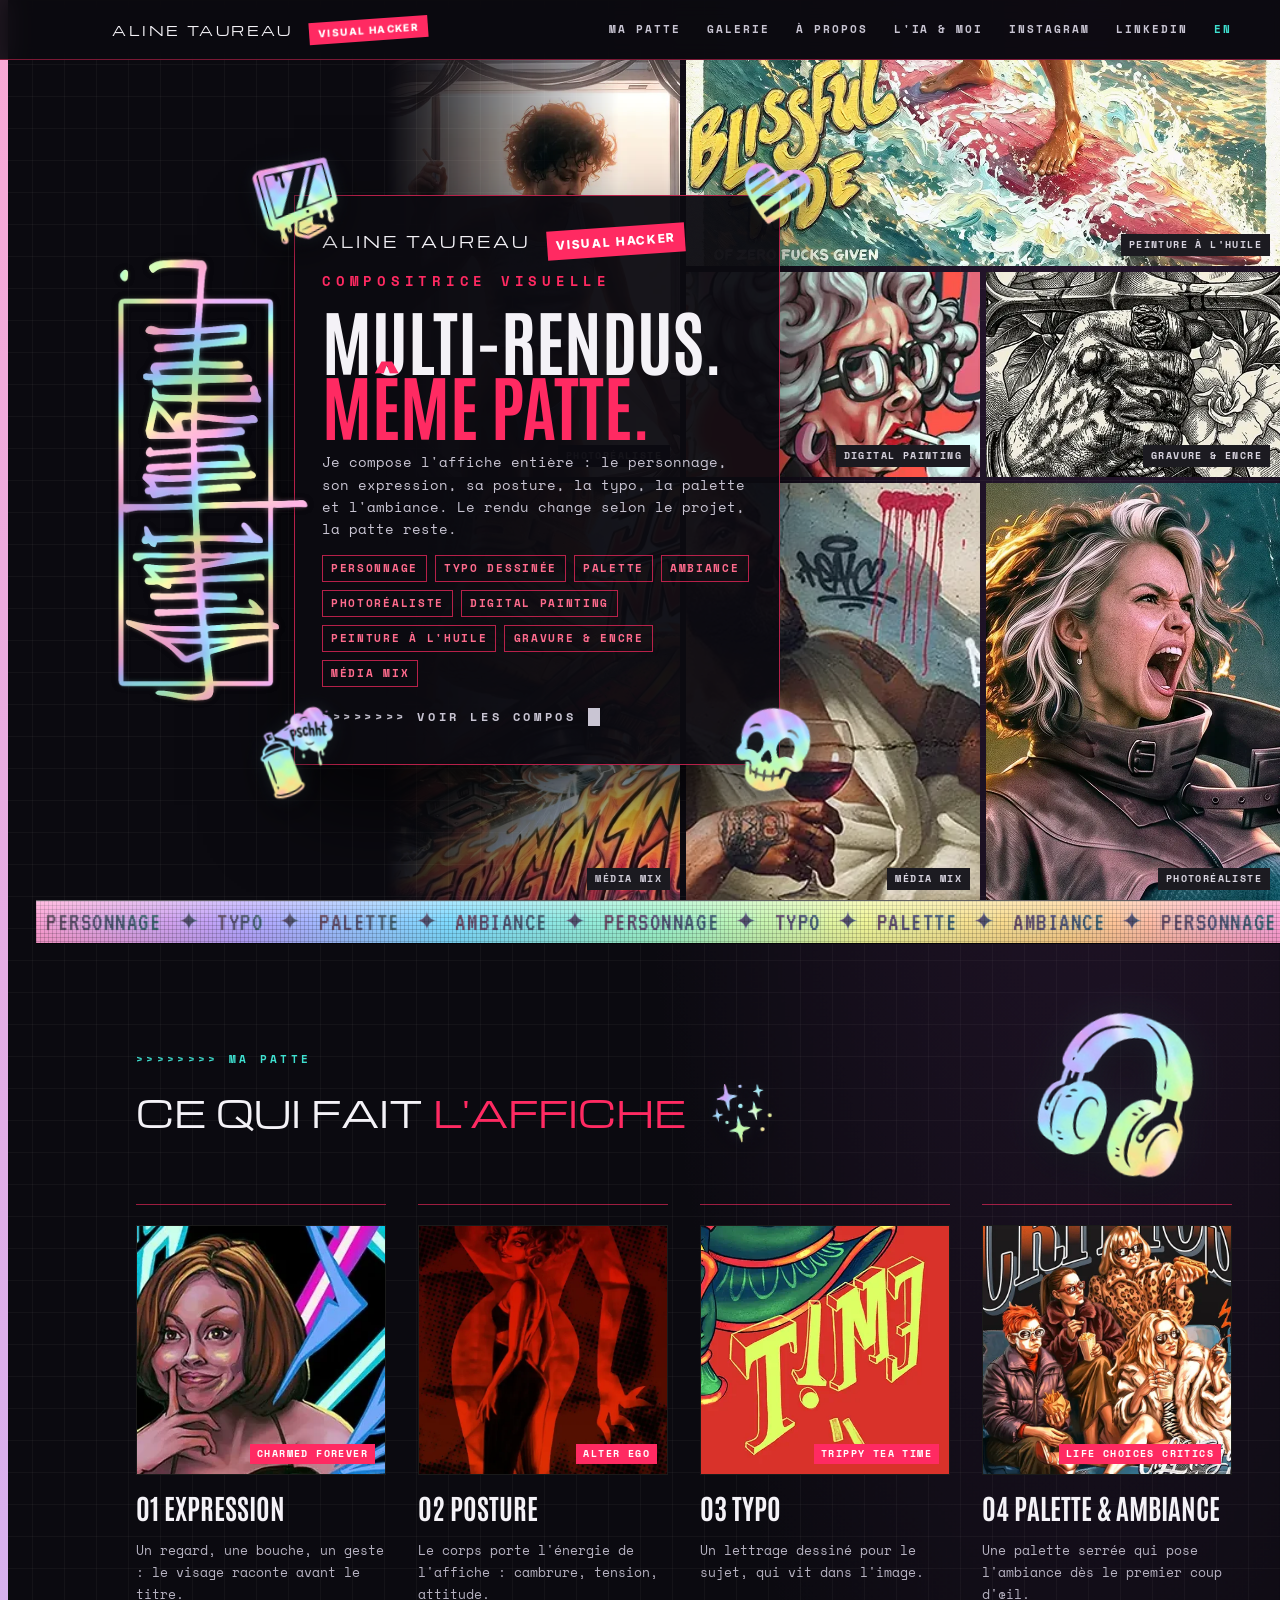
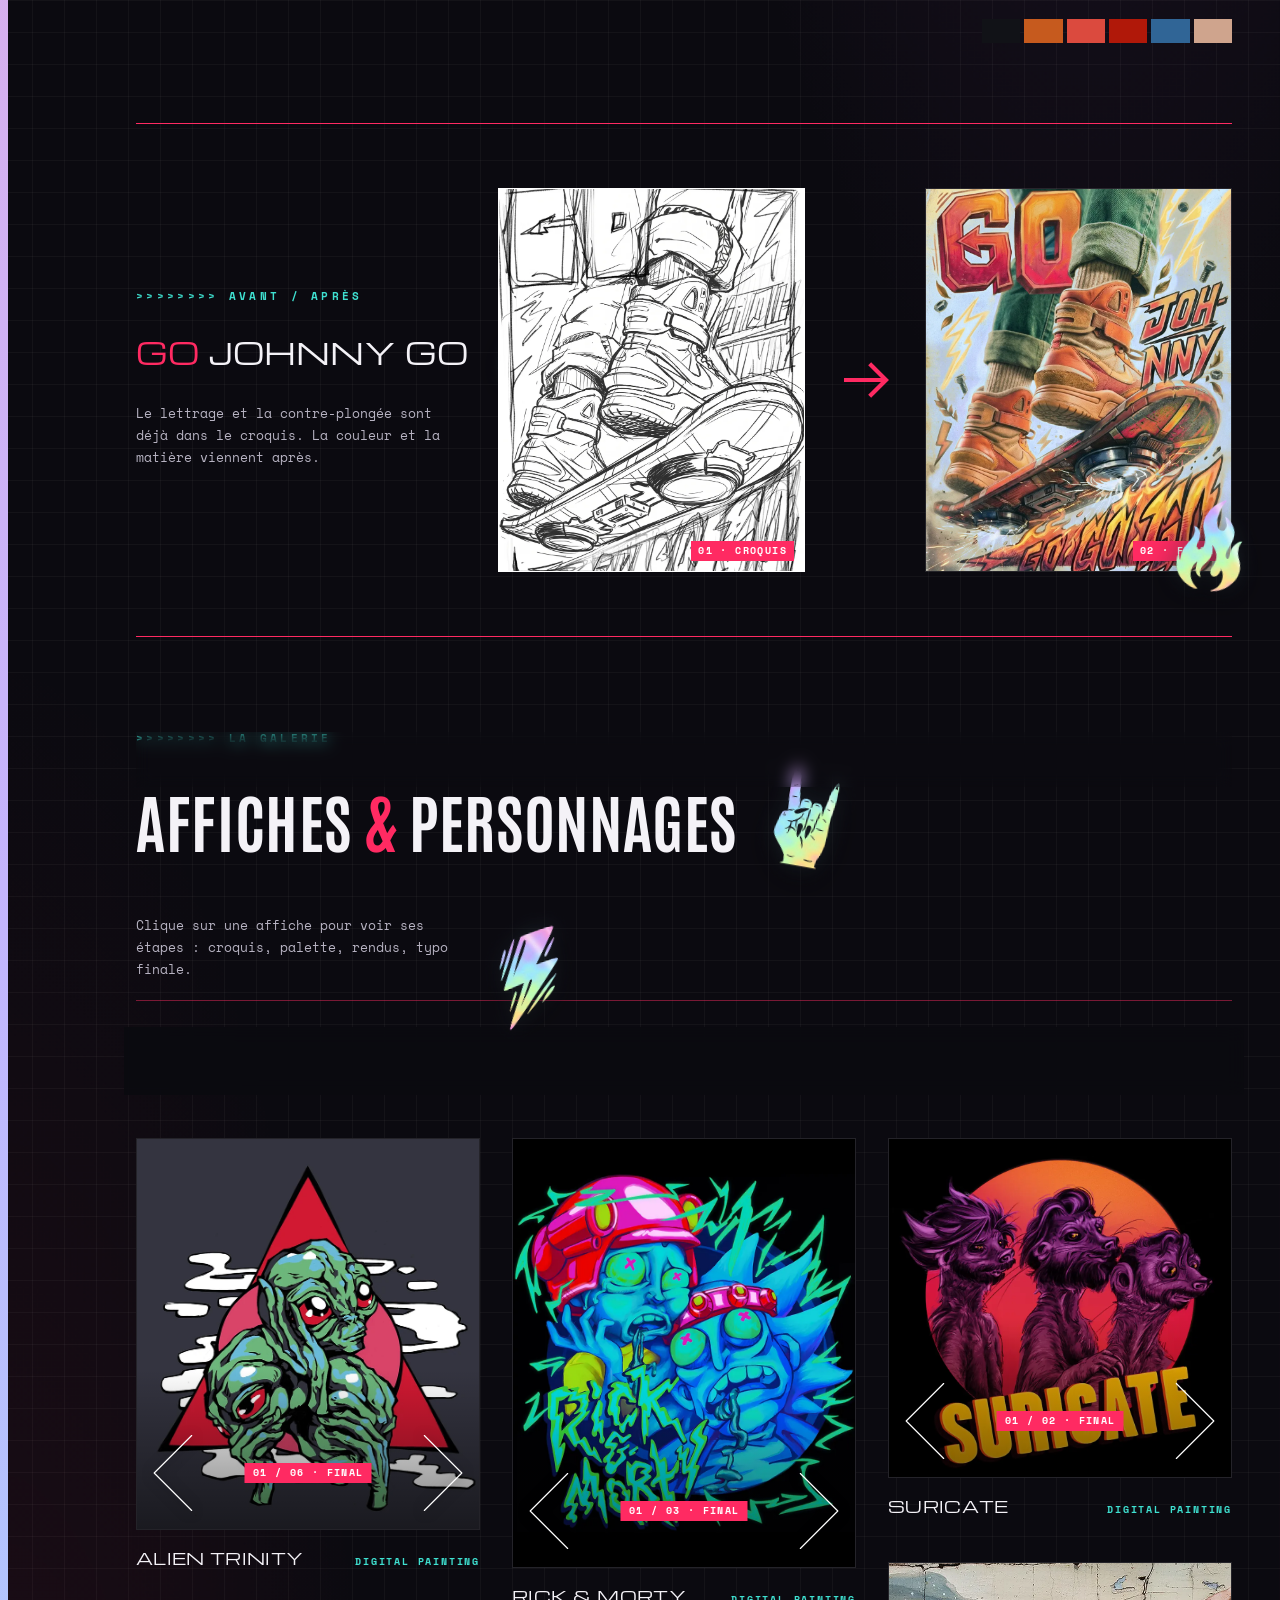
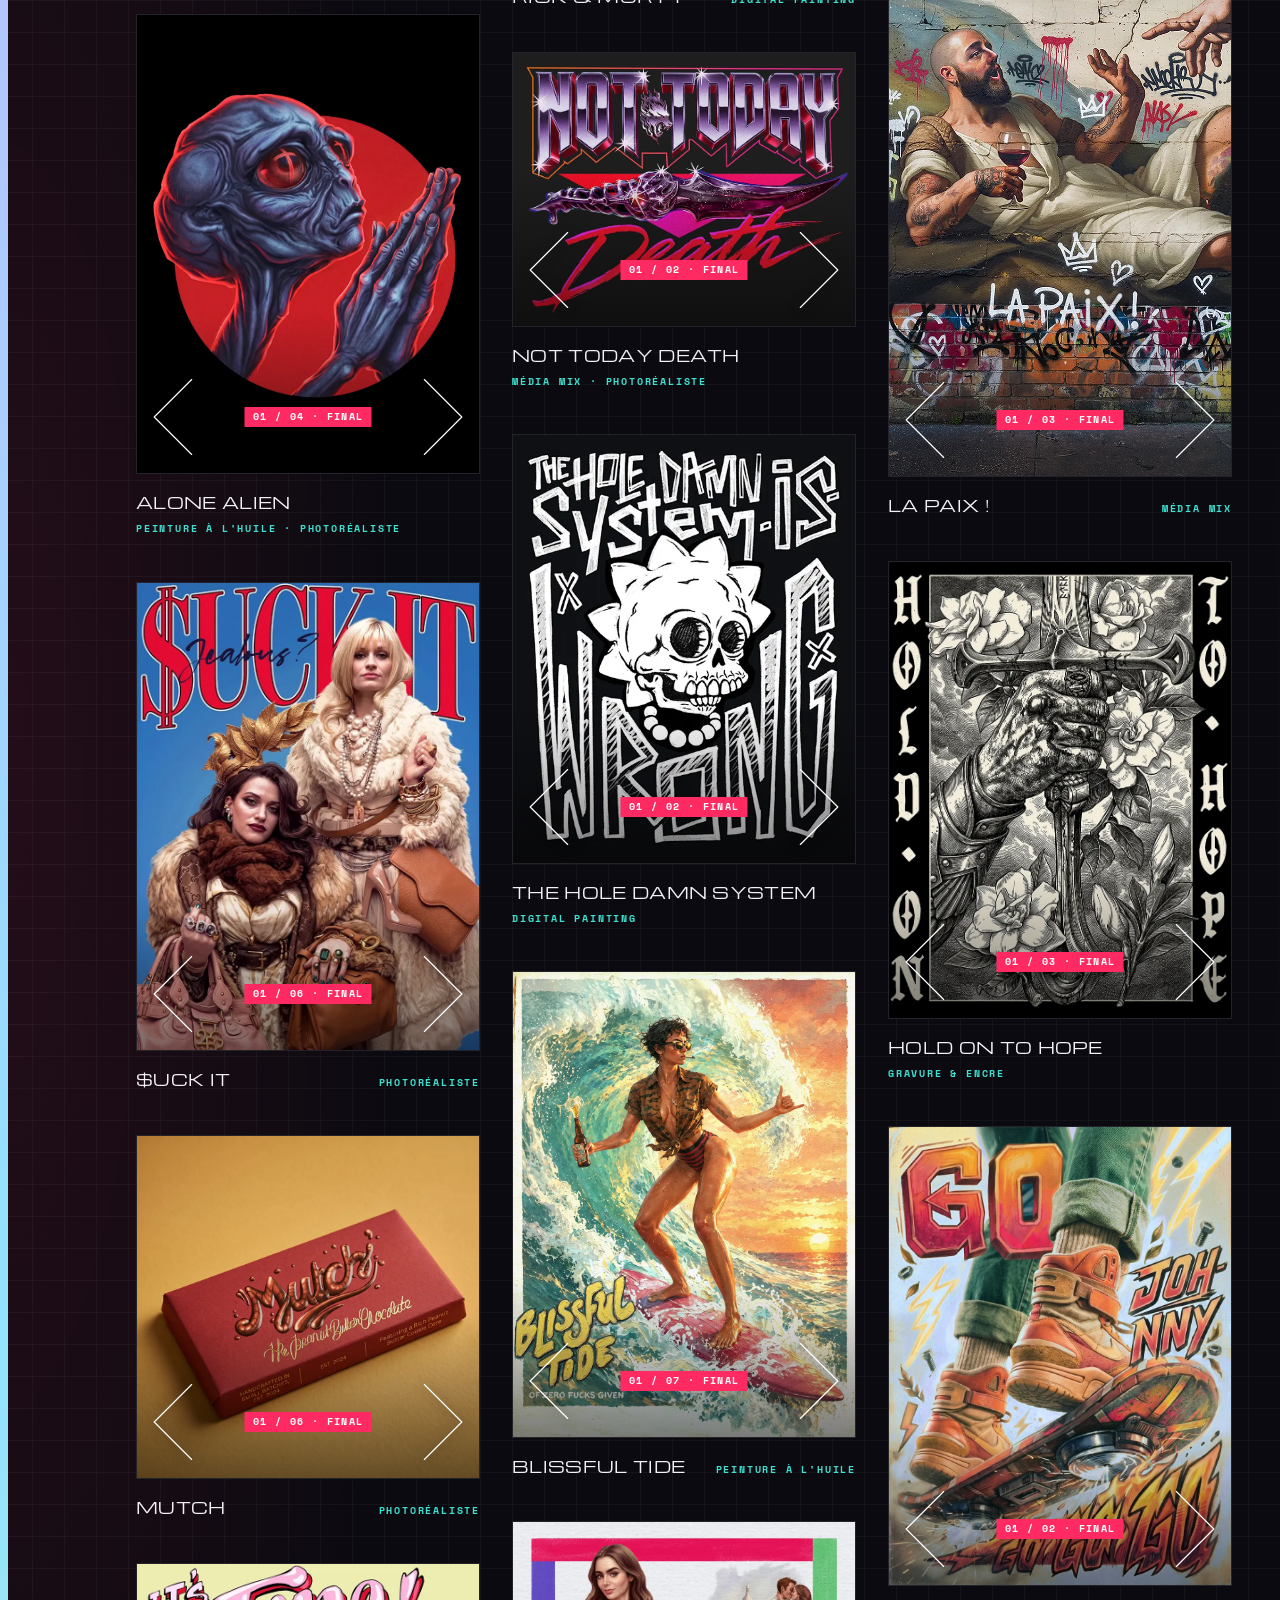
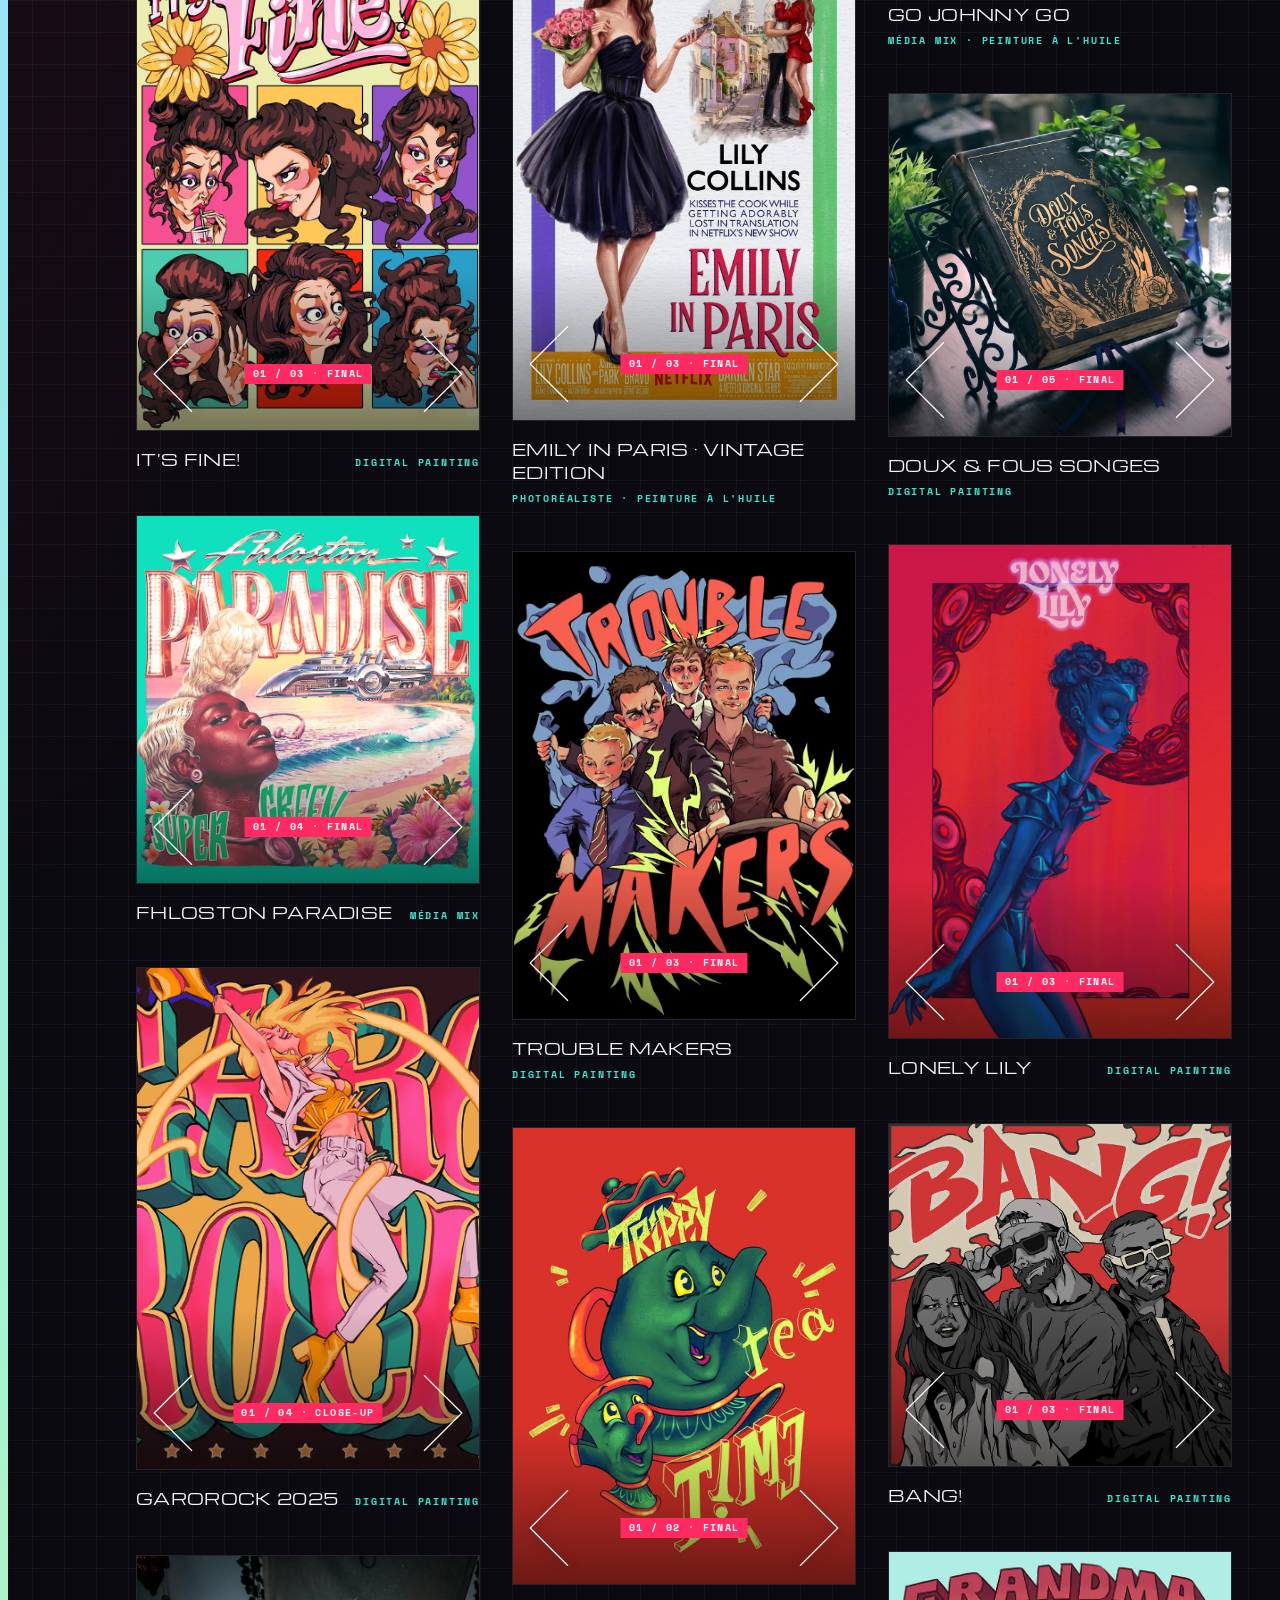
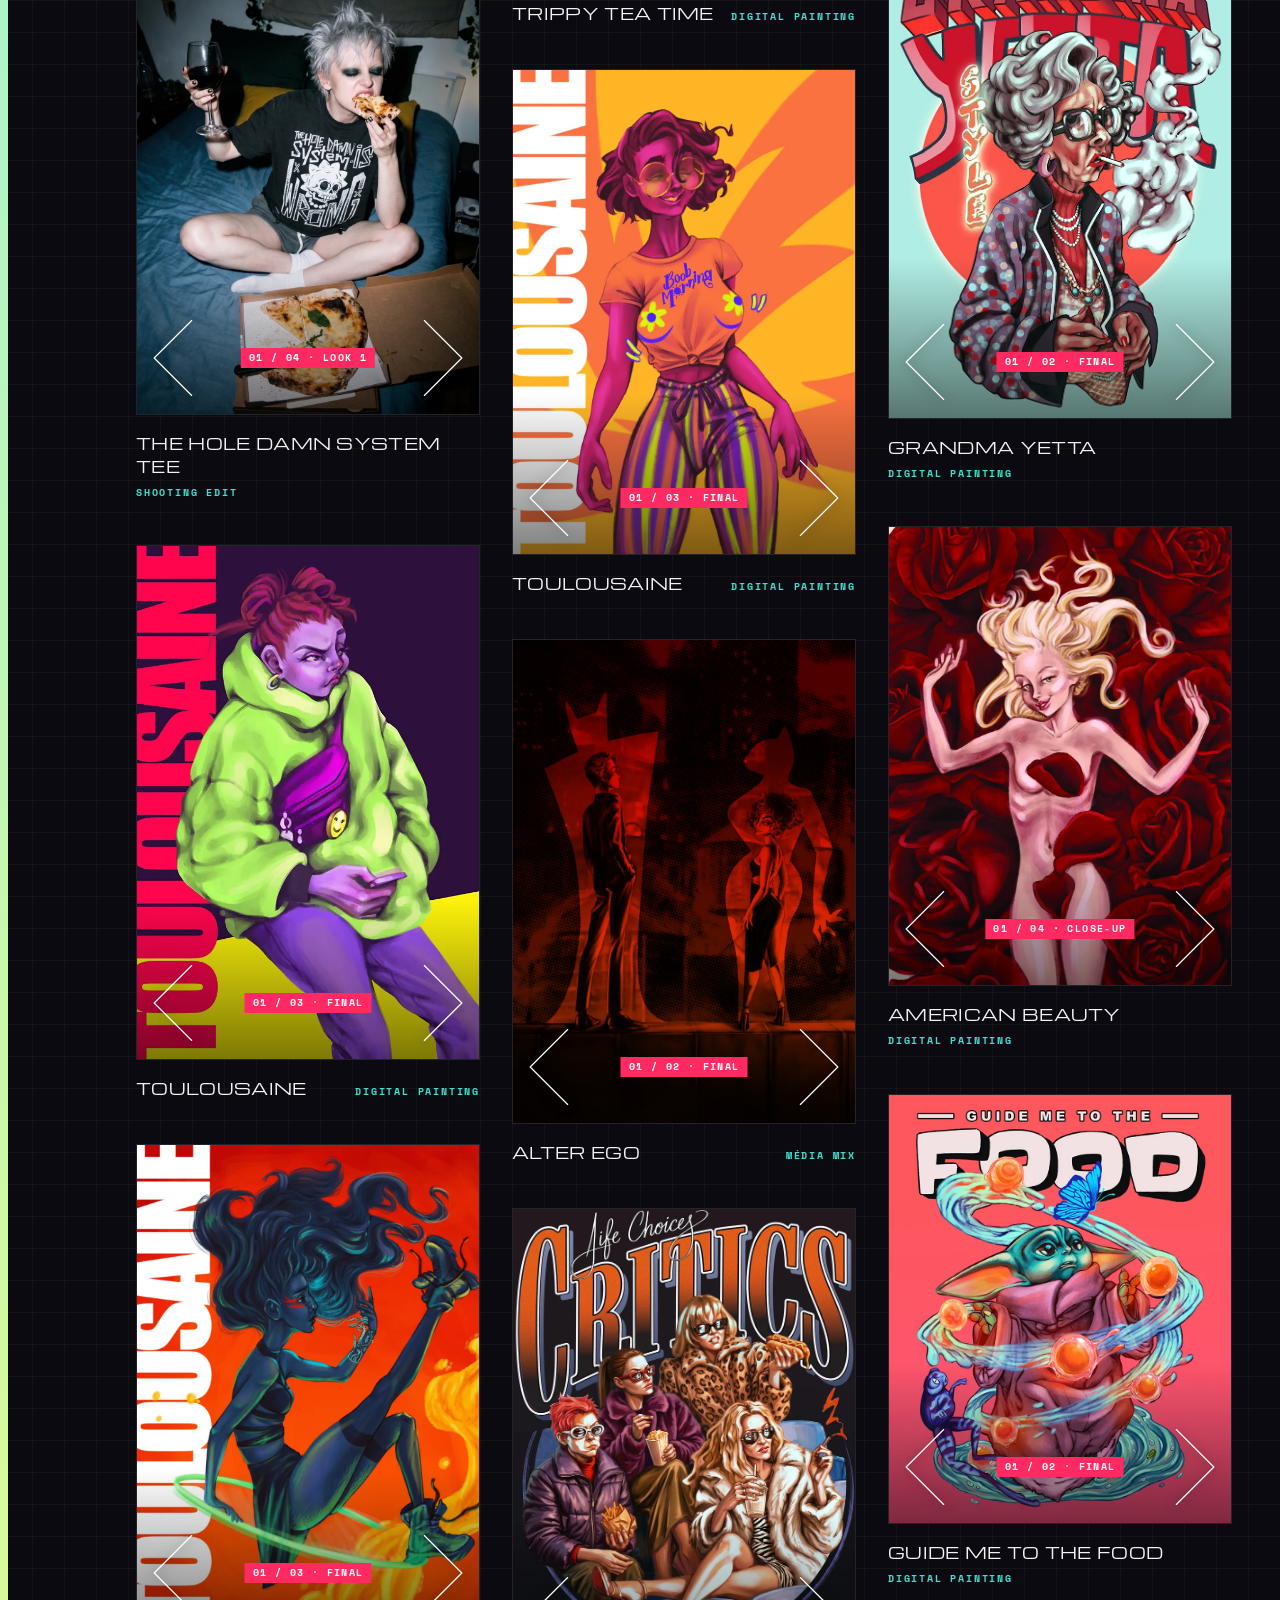
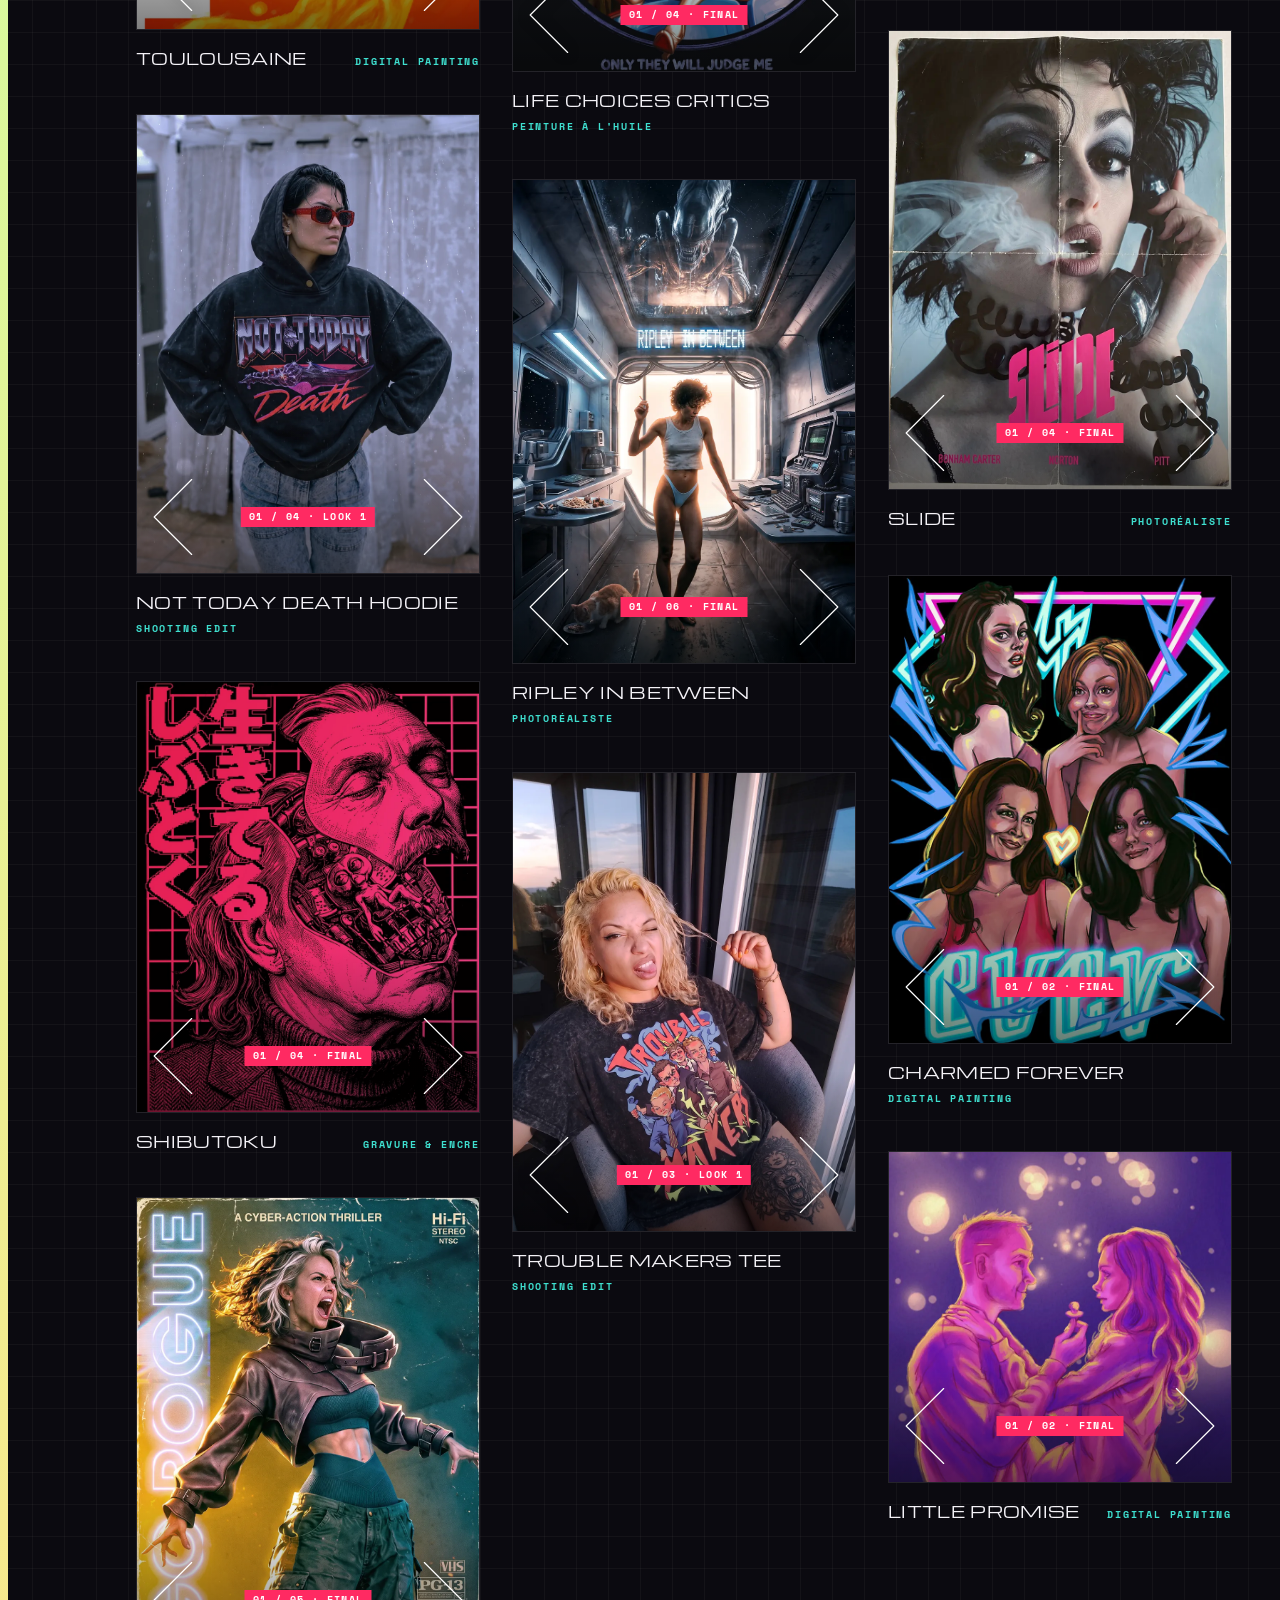
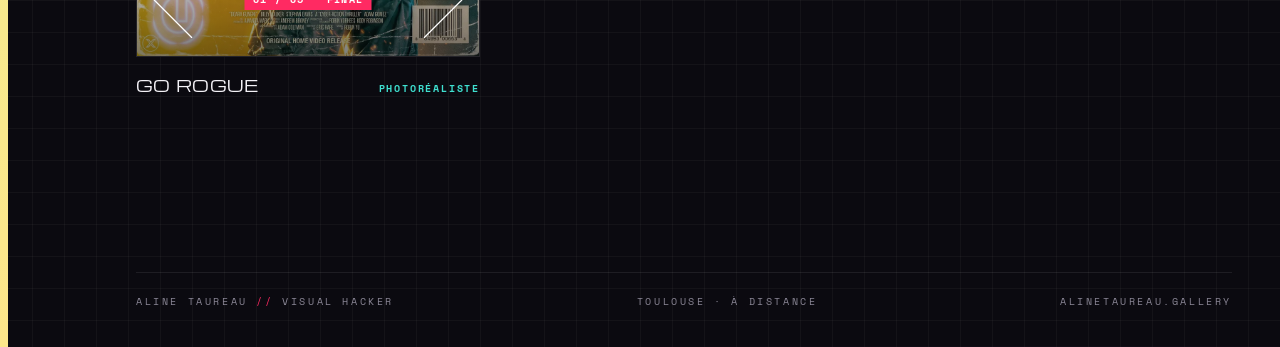
==== commit 67ff0d67: "V3 FR : monitor drip a la place des levres" ====
--- a/index.html
+++ b/index.html
@@ -610,7 +610,7 @@
 <div class="h3-wrap">
 <img class="h3-logo" data-act="card" tabindex="0" role="button" src="v3/logo-holo.webp" alt="Signature Aline Taureau, holographique">
 <div class="h3-panel">
-<img class="h3-stk h3-c1" src="v3/stk/lips.webp" alt="" aria-hidden="true">
+<img class="h3-stk h3-c1" src="v3/stk/monitor-drip.webp" alt="" aria-hidden="true">
 <img class="h3-stk h3-c2" src="v3/stk/heart-striped.webp" alt="" aria-hidden="true">
 <img class="h3-stk h3-c3" src="v3/stk/spray-pschht.webp" alt="" aria-hidden="true">
 <img class="h3-stk h3-c4" src="v3/stk/skull.webp" alt="" aria-hidden="true">
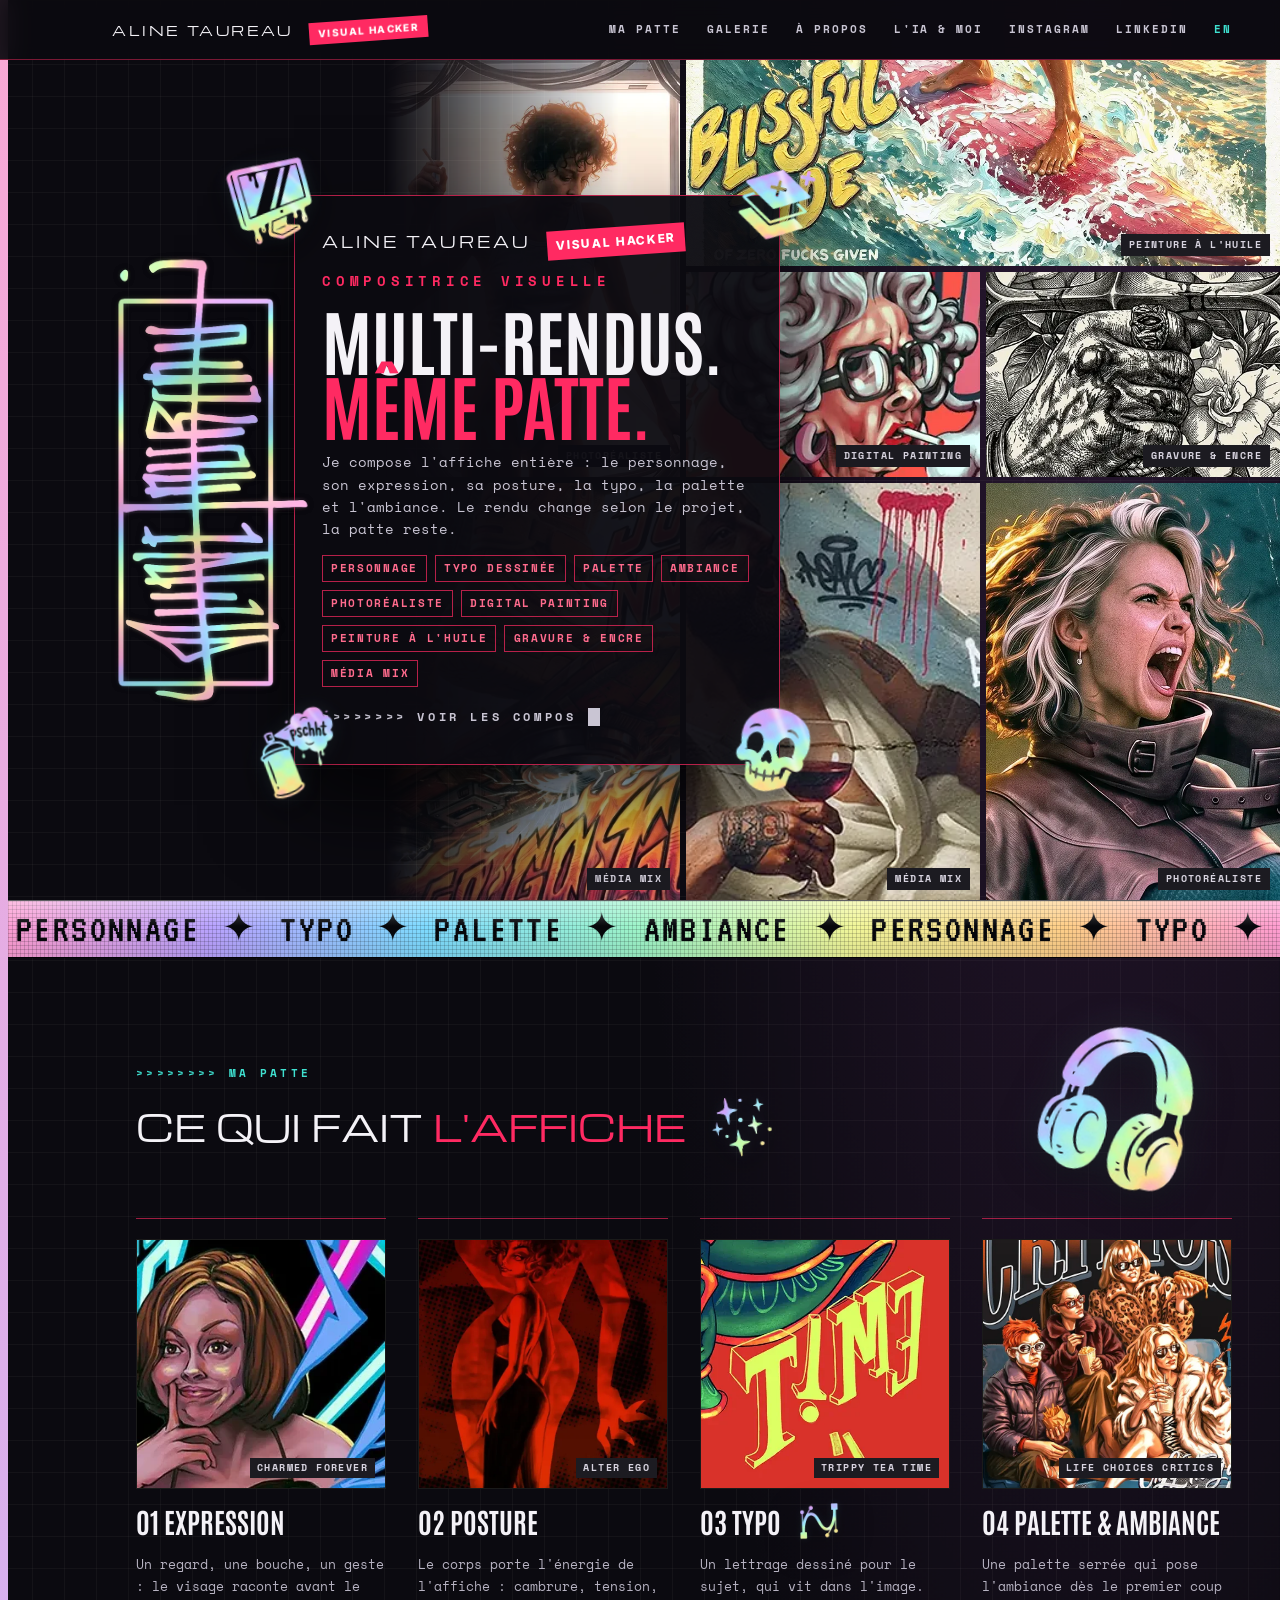
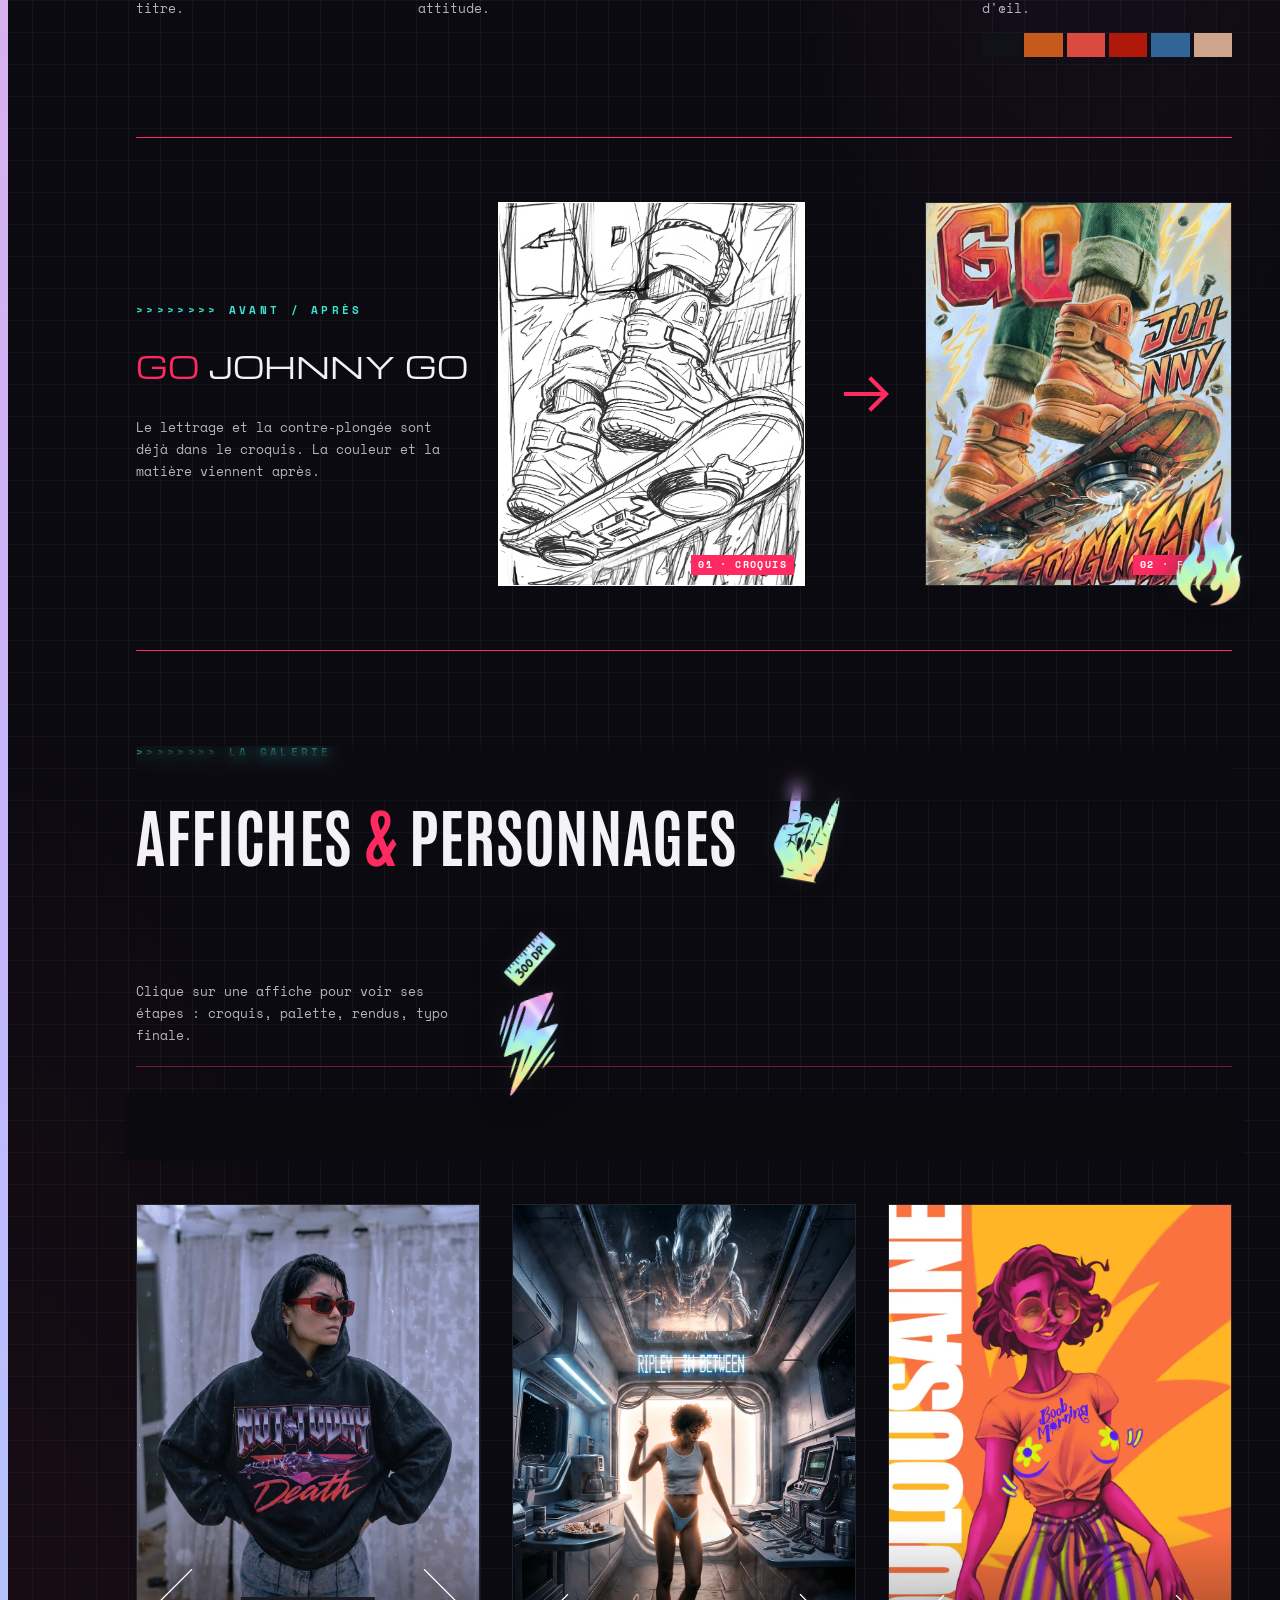
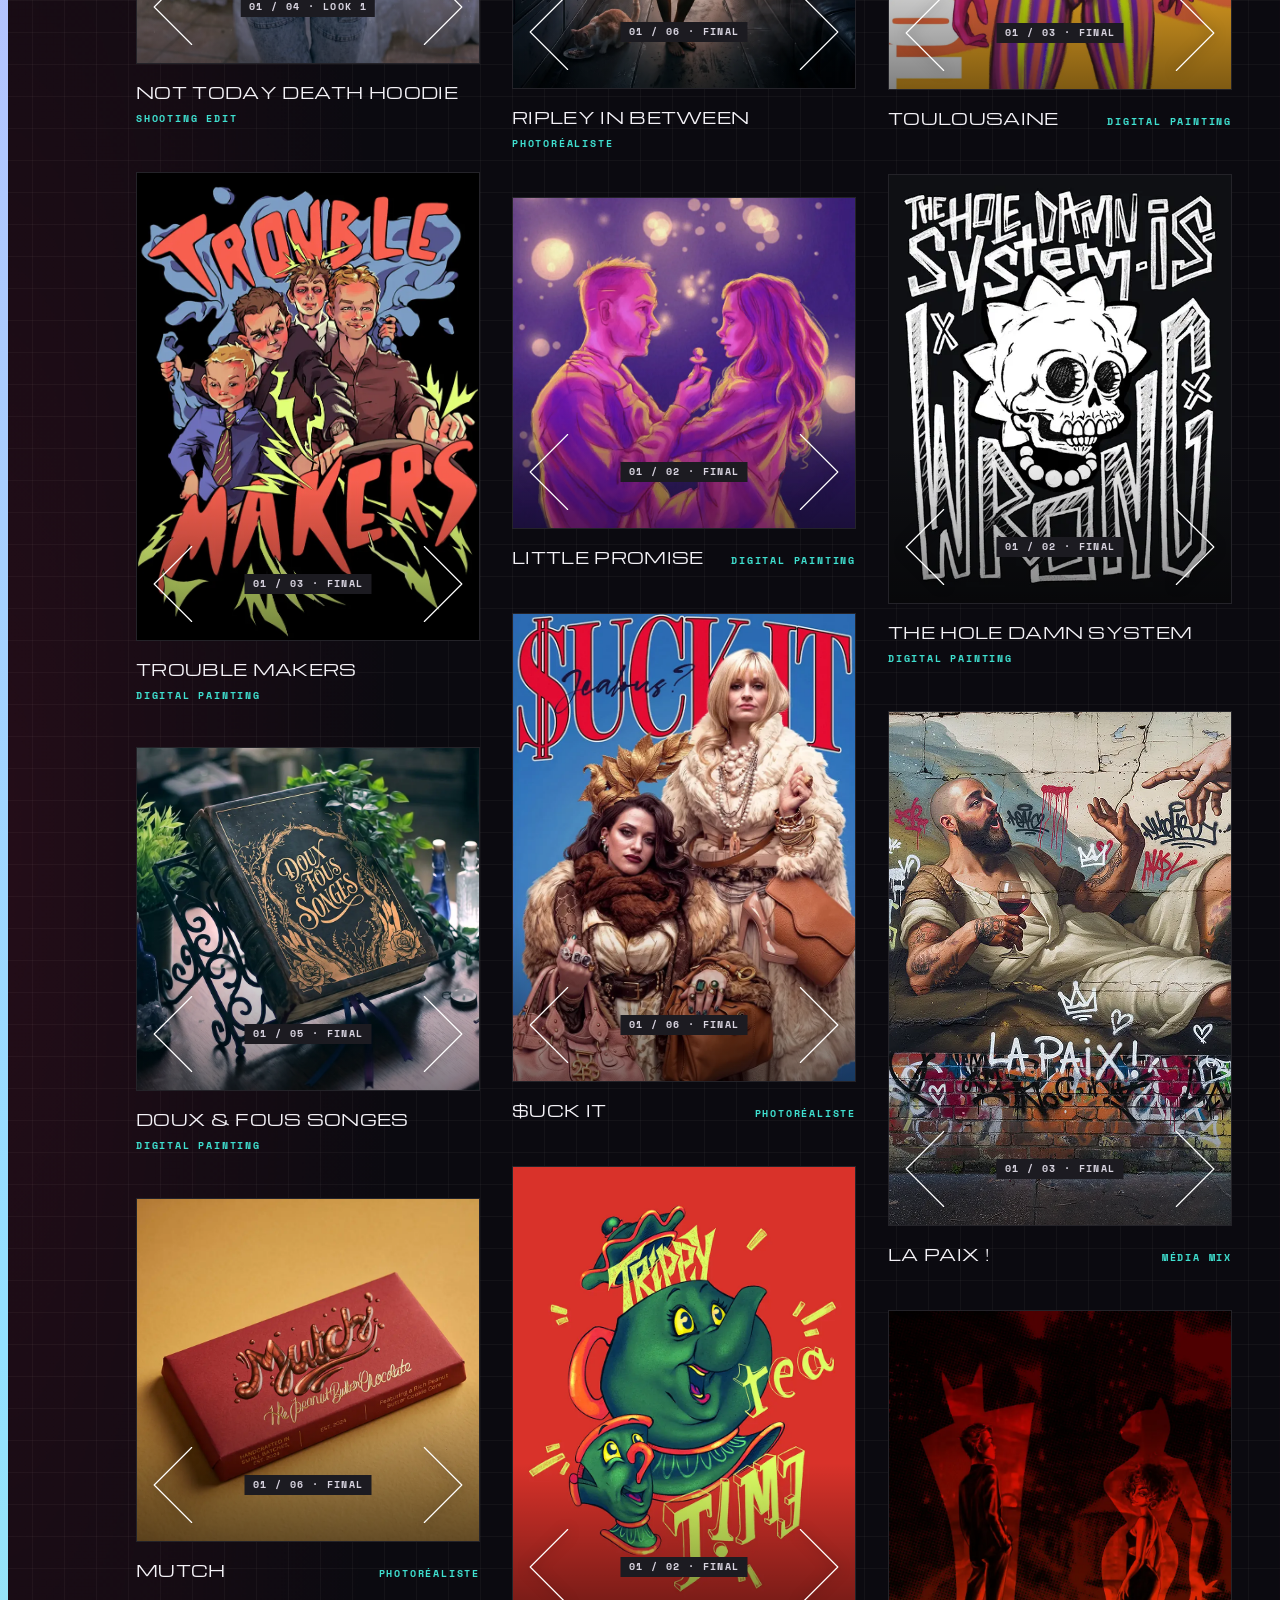
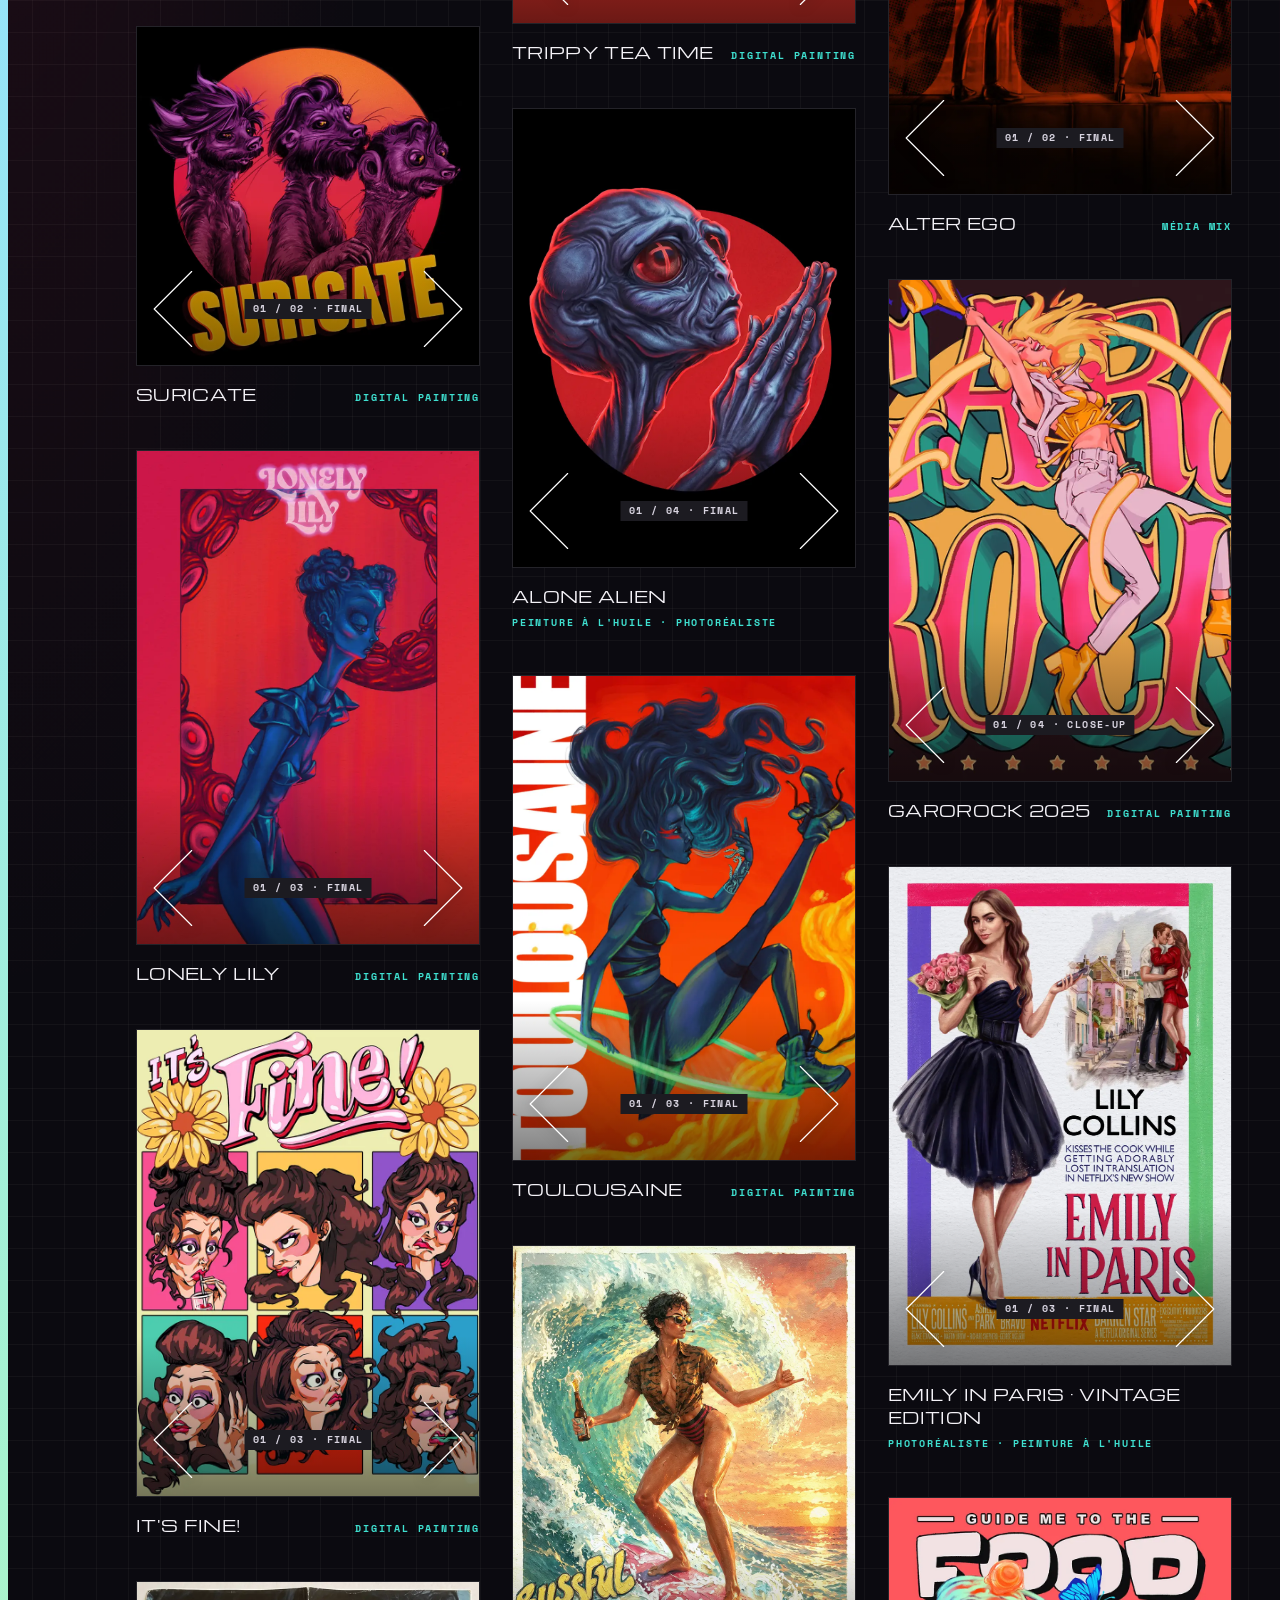
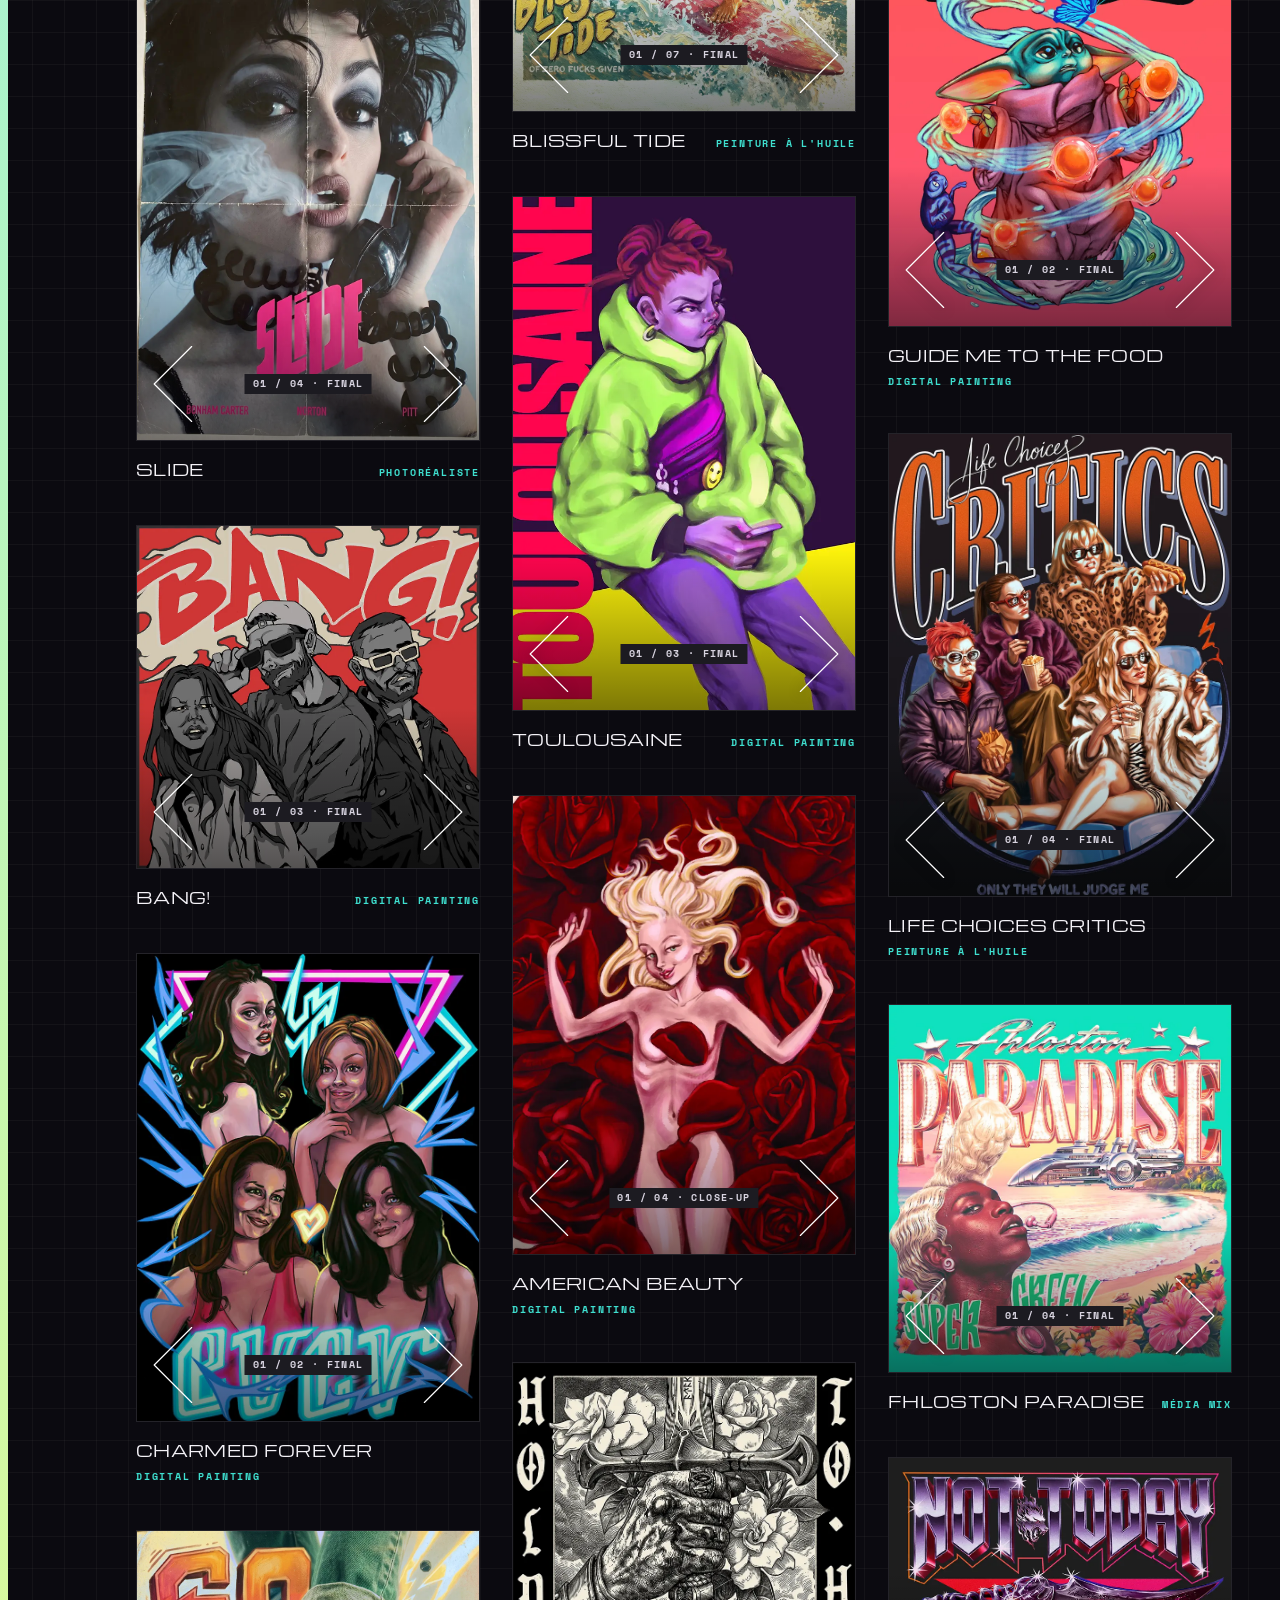
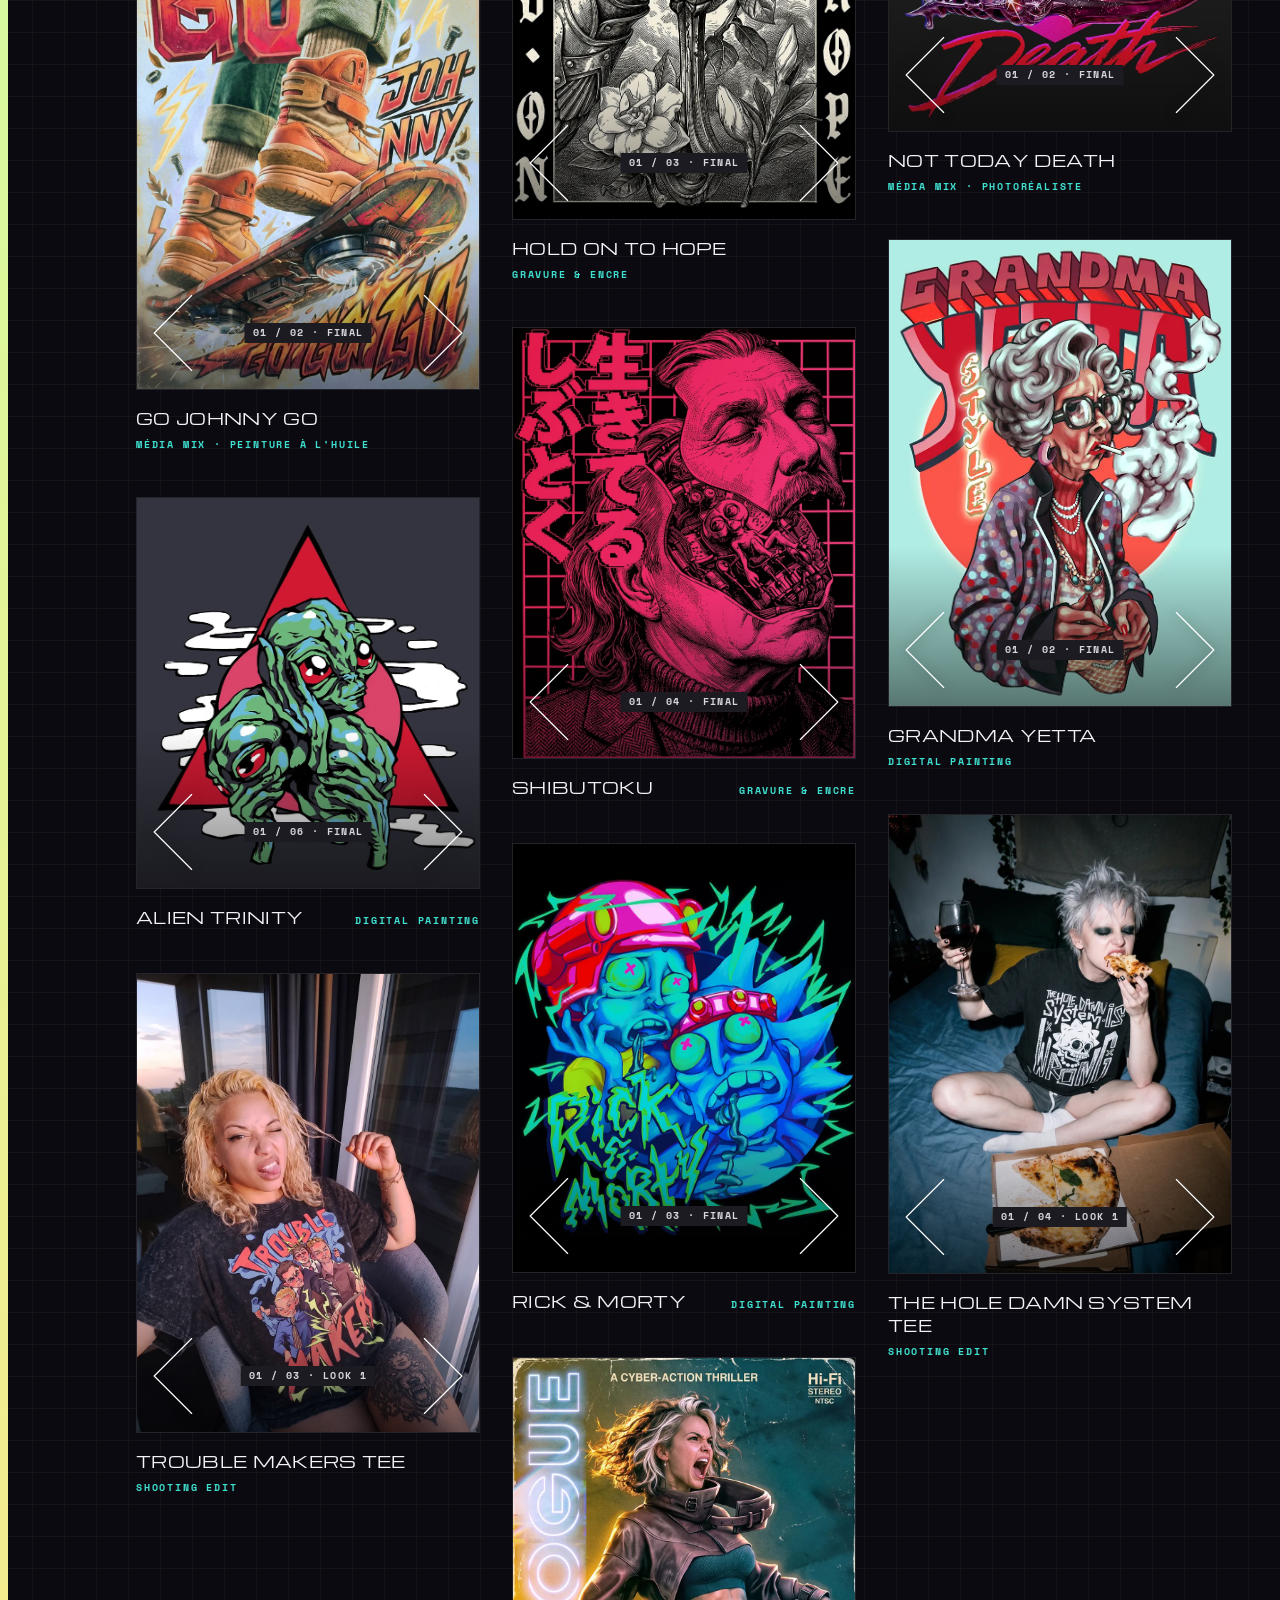
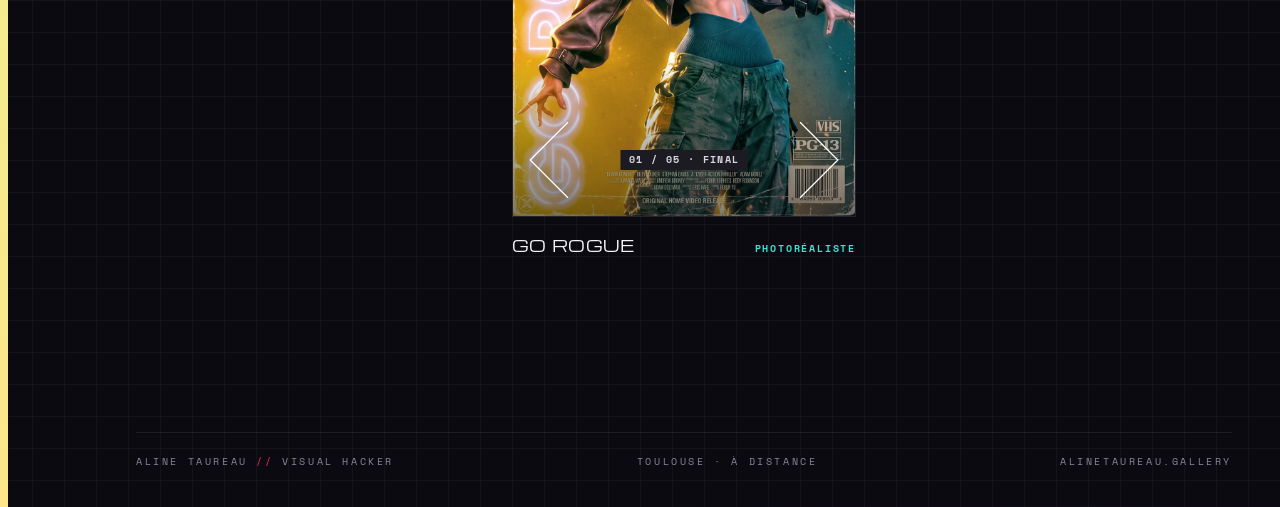
==== commit 37a8f7a2: "V3.1: stickers, bandeau MP3 noir defilant, etiquettes gris fonce" ====
--- a/index.html
+++ b/index.html
@@ -10,7 +10,6 @@
 <meta property="og:title" content="Aline Taureau · Galerie"><meta property="og:description" content="Illustratrice, affichiste, directrice artistique. Du croquis au visuel final."><meta property="og:image" content="https://alinetaureau.gallery/assets/preview.jpg">
 <link rel="alternate" hreflang="fr" href="https://alinetaureau.gallery/"><link rel="alternate" hreflang="en" href="https://alinetaureau.gallery/en/">
 <link rel="icon" href="/favicon.ico" sizes="48x48"><link rel="icon" type="image/png" sizes="192x192" href="/icon-192.png"><link rel="apple-touch-icon" href="/apple-touch-icon.png">
-<meta name="theme-color" content="#0b0a10">
 <meta name="theme-color" content="#0b0a10">
 <link rel="preconnect" href="https://fonts.googleapis.com">
 <link rel="preconnect" href="https://fonts.gstatic.com" crossorigin>
@@ -434,7 +433,7 @@
 .ia9[hidden]{display:none}
 .ia9-wrap{position:relative;width:min(640px,100%);animation:ia9in .5s cubic-bezier(.2,.8,.2,1)}
 @keyframes ia9in{from{transform:translateY(24px) rotate(-2deg) scale(.95);opacity:0}to{transform:none;opacity:1}}
-.ia9-card{position:relative;border-radius:18px;background:#101010;color:#f4f2f7;box-shadow:0 30px 70px rgba(0,0,0,.65);padding:100px 44px 30px 52px;box-sizing:border-box;font-family:'Space Mono',monospace}
+.ia9-card{position:relative;border-radius:18px;background:#101010;color:#f4f2f7;box-shadow:0 30px 70px rgba(0,0,0,.65);padding:114px 44px 30px 52px;box-sizing:border-box;font-family:'Space Mono',monospace}
 .ia9-bar{position:absolute;left:0;top:0;bottom:0;width:7px;border-radius:18px 0 0 18px;background:linear-gradient(#f9a8d4,#c4b5fd 25%,#93e1ff 45%,#a7f3d0 62%,#d9f99d 80%,#fde68a)}
 .ia9-x{position:absolute;right:16px;top:16px;width:40px;height:40px;border-radius:50%;border:0;background:#ff2a62;color:#fff;font-size:15px;cursor:pointer;z-index:3}
 .ia9-k{margin:0 0 8px;text-align:center;font:700 10px/1 'Space Mono',monospace;letter-spacing:.3em;color:#ff2a62}
@@ -466,8 +465,18 @@
 @keyframes iaSquash{0%,38%,100%{transform:scaleY(1)}50%{transform:scaleY(.84)}62%{transform:scaleY(1.07)}72%{transform:scaleY(.98)}}
 @keyframes iaDrop{0%,30%{opacity:0;transform:translateY(0)}38%{opacity:1}58%{opacity:0;transform:translateY(26px)}100%{opacity:0;transform:translateY(26px)}}
 @keyframes mp9{from{transform:translateX(0)}to{transform:translateX(-50%)}}
-@media (max-width:600px){.ia9{padding-top:90px}.ia9-card{padding:80px 18px 22px 24px}.ia9-g{grid-template-columns:1fr}.ia9-cloud{width:132px;top:-72px}.ia9-t{font-size:16px}.ia9-mp3 h3{font-size:28px}}
+@media (max-width:600px){.ia9{padding-top:90px}.ia9-card{padding:92px 18px 22px 24px}.ia9-g{grid-template-columns:1fr}.ia9-cloud{width:132px;top:-72px}.ia9-t{font-size:16px}.ia9-mp3 h3{font-size:28px}}
 @media (prefers-reduced-motion: reduce){.ia9-wrap,.ia9-cloud,.ia9-cloud i,.ia9-cloud b,.ia9-mp3::before{animation:none !important}}
+
+.g6-bw{flex:none;display:flex;flex-direction:column;align-items:center;margin-bottom:-58px;position:relative;z-index:41}
+.g6-bw .g6-eye{margin-bottom:0}
+.g6-ruler{width:74px;height:auto;margin-bottom:-16px;transform:rotate(-10deg);position:relative;z-index:2}
+@media (max-width:560px){.g6-bw{margin-bottom:-44px}.g6-ruler{width:56px;margin-bottom:-12px}}
+.p9-bez{width:52px;height:auto;margin:-14px 0 -14px}
+.p3-lab{background:#1c1b21 !important;color:#d8d4e0 !important}
+.g6-step{background:#1c1b21 !important;color:#d8d4e0 !important}
+.h3-c1{left:-78px !important}
+@media (max-width:560px){.h3-c1{left:-26px !important}}
 
 /* gros plans : léger zoom au survol, étiquettes gris foncé */
 .h3-tile img{transition:transform .5s cubic-bezier(.2,.8,.2,1)}
@@ -488,26 +497,6 @@
 .skip:focus{left:16px}
 :focus-visible{outline:2px solid #3fe0d0;outline-offset:3px}
 
-/* ---- carte Multipass (identique au site actuel) ---- */
-.about{--ink:#0f0f10;--mut:#a9a6b3;--mono:"Space Mono",ui-monospace,Menlo,monospace}
-.mp-wrap{padding:28px 48px;background:#0b0a10}
-.mp-screen{position:relative;overflow:hidden;border-radius:6px;background:#07080c;border:1px solid rgba(255,255,255,.14);box-shadow:inset 0 0 0 3px #0f1118,inset 0 0 30px rgba(0,0,0,.9),0 0 30px rgba(147,225,255,.08);padding:16px 0}
-.mp-track{display:flex;width:max-content;white-space:nowrap;animation:mpslow 160s linear infinite}
-.mp-track span{font-family:VT323,'Space Mono',monospace;font-size:64px;line-height:1;letter-spacing:.06em;text-transform:uppercase;padding:0 22px;background:linear-gradient(90deg,#f9a8d4,#c4b5fd,#93e1ff,#a7f3d0,#d9f99d,#fde68a,#ff9ec4,#f9a8d4);background-size:300% 100%;-webkit-background-clip:text;background-clip:text;color:transparent;animation:mphue 6s linear infinite;filter:drop-shadow(0 0 6px rgba(147,225,255,.45))}
-.mp-track span.s{padding:0 6px}
-.mp-grid{position:absolute;inset:0;pointer-events:none;background-image:linear-gradient(rgba(7,8,12,.85) 1px,transparent 1px),linear-gradient(90deg,rgba(7,8,12,.85) 1px,transparent 1px);background-size:4px 4px}
-.mp-scan{position:absolute;inset:0;pointer-events:none;background:linear-gradient(180deg,rgba(255,255,255,.06),transparent 40%,transparent 60%,rgba(255,255,255,.04));mix-blend-mode:screen}
-.mp-track,.mp-track span{animation:none}
-.mp-wrap{padding:20px}
-.mp-track span{font-size:48px}
-.mp-track span{font-size:40px;padding:0 14px}
-.mp-wrap{padding:0;margin-left:-88px}
-.mp-screen{border-radius:0;border-left:0;border-right:0}
-.mp-wrap{margin-left:-64px}
-.mp-wrap{margin-left:-52px}
-.mp-track span{font-size:40px;padding:0 16px}
-.mp-track span{font-size:32px}
-.mp-track span{font-size:26px;padding:0 10px}
 /* ---- carte Multipass (identique au site actuel) ---- */
 .about{--ink:#0f0f10;--mut:#a9a6b3;--mono:"Space Mono",ui-monospace,Menlo,monospace}
 /* ---------- multipass (clic sur la signature) ---------- */
@@ -561,7 +550,6 @@
 .mp .notch { position: absolute; top: 50%; width: 7%; aspect-ratio: 1; border-radius: 50%; transform: translateY(-50%); background: var(--notch, #ececee); }
 .vB .vh { background: none; padding: 0; font-size: 1.6em; background-image: linear-gradient(90deg,#ff9ad5,#9be7ff,#c2ffb0,#ffe08a,#ff9ad5); background-size: 200% 100%; -webkit-background-clip: text; background-clip: text; color: transparent; animation: mpHolo 4s linear infinite; }
 .about .x{background:#ff2a62;color:#fff;border:0;cursor:pointer}
-.about .x{background:#ff2a62;color:#fff;border:0;cursor:pointer}
 
 </style>
 </head>
@@ -610,8 +598,8 @@
 <div class="h3-wrap">
 <img class="h3-logo" data-act="card" tabindex="0" role="button" src="v3/logo-holo.webp" alt="Signature Aline Taureau, holographique">
 <div class="h3-panel">
-<img class="h3-stk h3-c1" src="v3/stk/monitor-drip.webp" alt="" aria-hidden="true">
-<img class="h3-stk h3-c2" src="v3/stk/heart-striped.webp" alt="" aria-hidden="true">
+<img class="h3-stk h3-c1" src="v3/stk/monitor-drip2.webp" alt="" aria-hidden="true">
+<img class="h3-stk h3-c2" src="v3/stk/layers.webp" alt="" aria-hidden="true">
 <img class="h3-stk h3-c3" src="v3/stk/spray-pschht.webp" alt="" aria-hidden="true">
 <img class="h3-stk h3-c4" src="v3/stk/skull.webp" alt="" aria-hidden="true">
 <div class="h3-idrow" style="display: flex; flex-wrap: wrap; align-items: center; gap: 16px">
@@ -665,7 +653,7 @@
 </div>
 <div class="p3-pil">
 <div class="p3-sq"><img src="v3/cu/sq-time.webp" alt="Gros plan : le mot TIME, Trippy Tea Time"><span class="p3-lab">Trippy Tea Time</span></div>
-<h3 style="margin: 0; font-family: Antonio, sans-serif; font-weight: 700; font-size: 28px; text-transform: uppercase">03 Typo</h3>
+<h3 style="margin: 0; font-family: Antonio, sans-serif; font-weight: 700; font-size: 28px; text-transform: uppercase; display: flex; align-items: center; gap: 12px">03 Typo<img class="p3-stk p9-bez" src="v3/stk/bezier.webp" alt="" aria-hidden="true"></h3>
 <p style="margin: 0; font-size: 13px; line-height: 1.7; color: #b7b3c2">Un lettrage dessiné pour le sujet, qui vit dans l'image.</p>
 </div>
 <div class="p3-pil">
@@ -697,7 +685,7 @@
 <p style="margin: 0 0 10px; font: 700 11px/1 'Space Mono', monospace; letter-spacing: .3em; color: #3fe0d0">&gt;&gt;&gt;&gt;&gt;&gt;&gt;&gt; LA GALERIE</p>
 <div class="g6-ttl"><h2 class="g6-h2">Affiches <span style="color: #ff2a62">&amp;</span> personnages</h2><img class="g6-stk g6-rock" src="v3/stk/rock-hand.webp" alt="" aria-hidden="true" style="width: 96px; transform: rotate(10deg)"></div>
 </div>
-<div class="g6-desc"><p>Clique sur une affiche pour voir ses étapes : croquis, palette, rendus, typo finale.</p><img class="g6-stk g6-eye" src="v3/stk/bolt.webp" alt="" aria-hidden="true"></div>
+<div class="g6-desc"><p>Clique sur une affiche pour voir ses étapes : croquis, palette, rendus, typo finale.</p><span class="g6-bw"><img class="g6-stk g6-ruler" src="v3/stk/ruler-300dpi.webp" alt="" aria-hidden="true"><img class="g6-stk g6-eye" src="v3/stk/bolt.webp" alt="" aria-hidden="true"></span></div>
 </div>
 <div class="g6-filters" role="group" aria-label="Filtrer les affiches">
 <div class="g6-chips" id="chips"></div>
@@ -737,7 +725,7 @@
 </div>
 <div class="ia9" id="ia" role="dialog" aria-modal="true" aria-labelledby="iaT" hidden>
 <div class="ia9-wrap">
-<img class="ia9-cloud" src="v3/stk/cloud-cmyk.webp" alt="" aria-hidden="true">
+<img class="ia9-cloud" src="v3/stk/cloud-cmyk2.webp" alt="" aria-hidden="true">
 <div class="ia9-card"><div class="ia9-bar" aria-hidden="true"></div>
 <button type="button" class="ia9-x" aria-label="Fermer">✕</button>
 <p class="ia9-k">&gt;&gt;&gt;&gt;&gt;&gt;&gt;&gt; L'IA &amp; MOI</p>
@@ -747,7 +735,7 @@
 <div class="ia9-mp3"><p class="k">&gt;&gt;&gt;&gt;&gt;&gt;&gt;&gt; 05 · L'IA ET MOI</p><h3>L'IA, oui. Le réel, d'abord.</h3><p>L'IA m'aide à chercher, jamais à finir. Ce que je crée finit sur du papier, du textile, un objet : une affiche, un tee-shirt, une couverture. Des années en production d'impression m'ont appris ce qu'un écran ne montre pas : le noir qui bouche, la couleur qui vire, le motif qui tient au lavage. Ça ne se simule pas.</p></div>
 <p class="ia9-sig">Un œil de compo qui ne cesse d'apprendre. Une âme d'artiste. Un métier d'impression. Les trois ensemble.</p>
 </div></div></div>
-<script id="data" type="application/json">[{"t": "Trouble Makers Tee", "tags": ["shooting"], "steps": [{"th": "img/shoot-trouble-makers/1-s.webp", "big": "img/shoot-trouble-makers/1-m.webp", "lg": "img/shoot-trouble-makers/1-l.webp", "w": 960, "h": 1286, "l": "Look 1"}, {"th": "img/shoot-trouble-makers/2-s.webp", "big": "img/shoot-trouble-makers/2-m.webp", "lg": "img/shoot-trouble-makers/2-m.webp", "w": 960, "h": 1286, "l": "Look 2"}, {"th": "img/shoot-trouble-makers/3-s.webp", "big": "img/shoot-trouble-makers/3-m.webp", "lg": "img/shoot-trouble-makers/3-m.webp", "w": 960, "h": 1286, "l": "Look 3"}]}, {"t": "Not Today Death Hoodie", "tags": ["shooting"], "steps": [{"th": "img/shoot-not-today-death/1-s.webp", "big": "img/shoot-not-today-death/1-m.webp", "lg": "img/shoot-not-today-death/1-l.webp", "w": 960, "h": 1286, "l": "Look 1"}, {"th": "img/shoot-not-today-death/2-s.webp", "big": "img/shoot-not-today-death/2-m.webp", "lg": "img/shoot-not-today-death/2-m.webp", "w": 960, "h": 1286, "l": "Look 2"}, {"th": "img/shoot-not-today-death/3-s.webp", "big": "img/shoot-not-today-death/3-m.webp", "lg": "img/shoot-not-today-death/3-m.webp", "w": 960, "h": 1286, "l": "Look 3"}, {"th": "img/shoot-not-today-death/4-s.webp", "big": "img/shoot-not-today-death/4-m.webp", "lg": "img/shoot-not-today-death/4-m.webp", "w": 960, "h": 1286, "l": "Look 4"}]}, {"t": "The Hole Damn System Tee", "tags": ["shooting"], "steps": [{"th": "img/shoot-hole-damn-system/1-s.webp", "big": "img/shoot-hole-damn-system/1-m.webp", "lg": "img/shoot-hole-damn-system/1-l.webp", "w": 960, "h": 1286, "l": "Look 1"}, {"th": "img/shoot-hole-damn-system/2-s.webp", "big": "img/shoot-hole-damn-system/2-m.webp", "lg": "img/shoot-hole-damn-system/2-m.webp", "w": 960, "h": 1286, "l": "Look 2"}, {"th": "img/shoot-hole-damn-system/3-s.webp", "big": "img/shoot-hole-damn-system/3-m.webp", "lg": "img/shoot-hole-damn-system/3-m.webp", "w": 960, "h": 1286, "l": "Look 3"}, {"th": "img/shoot-hole-damn-system/4-s.webp", "big": "img/shoot-hole-damn-system/4-m.webp", "lg": "img/shoot-hole-damn-system/4-m.webp", "w": 960, "h": 1286, "l": "Look 4"}]}, {"t": "Go Johnny Go", "tags": ["poster"], "steps": [{"th": "img/go-johnny-go/1-s.webp", "big": "img/go-johnny-go/1-m.webp", "lg": "img/go-johnny-go/1-l.webp", "w": 960, "h": 1286, "l": "Final"}, {"th": "img/go-johnny-go/2-s.webp", "big": "img/go-johnny-go/2-m.webp", "lg": "img/go-johnny-go/2-m.webp", "w": 960, "h": 1309, "l": "Croquis"}]}, {"t": "Blissful Tide", "tags": ["poster"], "steps": [{"th": "img/blissful-tide/1-s.webp", "big": "img/blissful-tide/1-m.webp", "lg": "img/blissful-tide/1-l.webp", "w": 960, "h": 1304, "l": "Final"}, {"th": "img/blissful-tide/6-s.webp", "big": "img/blissful-tide/6-m.webp", "lg": "img/blissful-tide/6-m.webp", "w": 960, "h": 1304, "l": "Close-up titre"}, {"th": "img/blissful-tide/7-s.webp", "big": "img/blissful-tide/7-m.webp", "lg": "img/blissful-tide/7-m.webp", "w": 960, "h": 1304, "l": "Close-up visage"}, {"th": "img/blissful-tide/2-s.webp", "big": "img/blissful-tide/2-m.webp", "lg": "img/blissful-tide/2-m.webp", "w": 960, "h": 1304, "l": "Edit 1"}, {"th": "img/blissful-tide/3-s.webp", "big": "img/blissful-tide/3-m.webp", "lg": "img/blissful-tide/3-m.webp", "w": 960, "h": 1304, "l": "Edit 2"}, {"th": "img/blissful-tide/4-s.webp", "big": "img/blissful-tide/4-m.webp", "lg": "img/blissful-tide/4-m.webp", "w": 960, "h": 1304, "l": "Edit 3"}, {"th": "img/blissful-tide/5-s.webp", "big": "img/blissful-tide/5-m.webp", "lg": "img/blissful-tide/5-m.webp", "w": 960, "h": 1304, "l": "Edit 4"}]}, {"t": "Grandma Yetta", "tags": ["illu"], "steps": [{"th": "img/grandma-yetta/1-s.webp", "big": "img/grandma-yetta/1-m.webp", "lg": "img/grandma-yetta/1-m.webp", "w": 709, "h": 967, "l": "Final"}, {"th": "img/grandma-yetta/2-s.webp", "big": "img/grandma-yetta/2-m.webp", "lg": "img/grandma-yetta/2-m.webp", "w": 709, "h": 967, "l": "Croquis"}]}, {"t": "Go Rogue", "tags": ["poster"], "steps": [{"th": "img/go-rogue/6-s.webp", "big": "img/go-rogue/6-m.webp", "lg": "img/go-rogue/6-l.webp", "w": 960, "h": 1286, "l": "Final"}, {"th": "img/go-rogue/7-s.webp", "big": "img/go-rogue/7-m.webp", "lg": "img/go-rogue/7-m.webp", "w": 960, "h": 1720, "l": "Version photo"}, {"th": "img/go-rogue/4-s.webp", "big": "img/go-rogue/4-m.webp", "lg": "img/go-rogue/4-m.webp", "w": 960, "h": 1707, "l": "Photo de base"}, {"th": "img/go-rogue/2-s.webp", "big": "img/go-rogue/2-motion.webp", "lg": "img/go-rogue/2-motion.webp", "w": 760, "h": 1096, "l": "Motion · croquis → edits IA"}, {"th": "img/go-rogue/5-s.webp", "big": "img/go-rogue/5-m.webp", "lg": "img/go-rogue/5-m.webp", "w": 960, "h": 1386, "l": "Close-up"}]}, {"t": "Toulousaine", "tags": ["illu"], "steps": [{"th": "img/toulousaine/1-s.webp", "big": "img/toulousaine/1-m.webp", "lg": "img/toulousaine/1-m.webp", "w": 640, "h": 960, "l": "Final"}, {"th": "img/toulousaine/2-s.webp", "big": "img/toulousaine/2-m.webp", "lg": "img/toulousaine/2-m.webp", "w": 960, "h": 1440, "l": "Palette"}, {"th": "img/toulousaine/3-s.webp", "big": "img/toulousaine/3-m.webp", "lg": "img/toulousaine/3-m.webp", "w": 960, "h": 1440, "l": "Croquis"}]}, {"t": "Garorock 2025", "tags": ["illu"], "steps": [{"th": "img/garorock-2025/1-s.webp", "big": "img/garorock-2025/1-m.webp", "lg": "img/garorock-2025/1-l.webp", "w": 766, "h": 1123, "l": "Close-up"}, {"th": "img/garorock-2025/2-s.webp", "big": "img/garorock-2025/2-m.webp", "lg": "img/garorock-2025/2-m.webp", "w": 766, "h": 1123, "l": "Croquis"}, {"th": "img/garorock-2025/3-s.webp", "big": "img/garorock-2025/3-m.webp", "lg": "img/garorock-2025/3-m.webp", "w": 766, "h": 1123, "l": "Rough couleur"}, {"th": "img/garorock-2025/4-s.webp", "big": "img/garorock-2025/4-m.webp", "lg": "img/garorock-2025/4-m.webp", "w": 766, "h": 1123, "l": "Final"}]}, {"t": "Ripley In Between", "tags": ["poster"], "steps": [{"th": "img/ripley-in-between/1-s.webp", "big": "img/ripley-in-between/1-m.webp", "lg": "img/ripley-in-between/1-l.webp", "w": 960, "h": 1357, "l": "Final"}, {"th": "img/ripley-in-between/2-s.webp", "big": "img/ripley-in-between/2-m.webp", "lg": "img/ripley-in-between/2-m.webp", "w": 955, "h": 1350, "l": "Croquis"}, {"th": "img/ripley-in-between/3-s.webp", "big": "img/ripley-in-between/3-m.webp", "lg": "img/ripley-in-between/3-m.webp", "w": 955, "h": 1350, "l": "Edit 1"}, {"th": "img/ripley-in-between/4-s.webp", "big": "img/ripley-in-between/4-m.webp", "lg": "img/ripley-in-between/4-m.webp", "w": 955, "h": 1350, "l": "Edit 2"}, {"th": "img/ripley-in-between/5-s.webp", "big": "img/ripley-in-between/5-m.webp", "lg": "img/ripley-in-between/5-m.webp", "w": 955, "h": 1350, "l": "Edit 3"}, {"th": "img/ripley-in-between/6-s.webp", "big": "img/ripley-in-between/6-m.webp", "lg": "img/ripley-in-between/6-m.webp", "w": 955, "h": 1350, "l": "Edit 4"}]}, {"t": "Life Choices Critics", "tags": ["poster"], "steps": [{"th": "img/life-choices-critics/1n-s.webp", "big": "img/life-choices-critics/1n-m.webp", "lg": "img/life-choices-critics/1n-l.webp", "w": 760, "h": 1027, "l": "Final"}, {"th": "img/life-choices-critics/2-s.webp", "big": "img/life-choices-critics/2-m.webp", "lg": "img/life-choices-critics/2-m.webp", "w": 960, "h": 1286, "l": "Croquis"}, {"th": "img/life-choices-critics/3-s.webp", "big": "img/life-choices-critics/3-m.webp", "lg": "img/life-choices-critics/3-m.webp", "w": 960, "h": 1286, "l": "Digital painting"}, {"th": "img/life-choices-critics/4-s.webp", "big": "img/life-choices-critics/4-m.webp", "lg": "img/life-choices-critics/4-m.webp", "w": 960, "h": 1286, "l": "Retouche"}]}, {"t": "Emily in Paris · Vintage Edition", "tags": ["poster"], "steps": [{"th": "img/emily-in-paris/1-s.webp", "big": "img/emily-in-paris/1-m.webp", "lg": "img/emily-in-paris/1-l.webp", "w": 960, "h": 1399, "l": "Final"}, {"th": "img/emily-in-paris/2-s.webp", "big": "img/emily-in-paris/2-m.webp", "lg": "img/emily-in-paris/2-m.webp", "w": 960, "h": 1399, "l": "Palette"}, {"th": "img/emily-in-paris/3-s.webp", "big": "img/emily-in-paris/3-m.webp", "lg": "img/emily-in-paris/3-m.webp", "w": 960, "h": 1399, "l": "Croquis"}]}, {"t": "Guide Me to the Food", "tags": ["illu"], "steps": [{"th": "img/guide-me-to-the-food/1-s.webp", "big": "img/guide-me-to-the-food/1-m.webp", "lg": "img/guide-me-to-the-food/1-m.webp", "w": 864, "h": 1080, "l": "Final"}, {"th": "img/guide-me-to-the-food/2-s.webp", "big": "img/guide-me-to-the-food/2-m.webp", "lg": "img/guide-me-to-the-food/2-m.webp", "w": 864, "h": 1080, "l": "Croquis"}]}, {"t": "Alone Alien", "tags": ["poster"], "steps": [{"th": "img/alone-alien/1-s.webp", "big": "img/alone-alien/1-m.webp", "lg": "img/alone-alien/1-l.webp", "w": 960, "h": 1286, "l": "Final"}, {"th": "img/alone-alien/2-s.webp", "big": "img/alone-alien/2-m.webp", "lg": "img/alone-alien/2-m.webp", "w": 960, "h": 1286, "l": "Croquis"}, {"th": "img/alone-alien/3-s.webp", "big": "img/alone-alien/3-m.webp", "lg": "img/alone-alien/3-m.webp", "w": 960, "h": 1286, "l": "Digital painting"}, {"th": "img/alone-alien/4-s.webp", "big": "img/alone-alien/4-m.webp", "lg": "img/alone-alien/4-m.webp", "w": 960, "h": 1286, "l": "Retouche"}]}, {"t": "Lonely Lily", "tags": ["illu"], "steps": [{"th": "img/lonely-lily/1-s.webp", "big": "img/lonely-lily/1-m.webp", "lg": "img/lonely-lily/1-l.webp", "w": 960, "h": 1383, "l": "Final"}, {"th": "img/lonely-lily/2-s.webp", "big": "img/lonely-lily/2-m.webp", "lg": "img/lonely-lily/2-m.webp", "w": 960, "h": 1383, "l": "Palette"}, {"th": "img/lonely-lily/3-s.webp", "big": "img/lonely-lily/3-m.webp", "lg": "img/lonely-lily/3-m.webp", "w": 960, "h": 1383, "l": "Croquis"}]}, {"t": "American Beauty", "tags": ["illu"], "steps": [{"th": "img/american-beauty/1-s.webp", "big": "img/american-beauty/1-m.webp", "lg": "img/american-beauty/1-l.webp", "w": 960, "h": 1287, "l": "Close-up"}, {"th": "img/american-beauty/4-s.webp", "big": "img/american-beauty/4-m.webp", "lg": "img/american-beauty/4-m.webp", "w": 960, "h": 1287, "l": "Croquis"}, {"th": "img/american-beauty/3-s.webp", "big": "img/american-beauty/3-m.webp", "lg": "img/american-beauty/3-m.webp", "w": 960, "h": 1287, "l": "Digital painting en cours"}, {"th": "img/american-beauty/2-s.webp", "big": "img/american-beauty/2-m.webp", "lg": "img/american-beauty/2-m.webp", "w": 960, "h": 1287, "l": "Final"}]}, {"t": "Toulousaine", "tags": ["illu"], "steps": [{"th": "img/toulousaine-2/1-s.webp", "big": "img/toulousaine-2/1-m.webp", "lg": "img/toulousaine-2/1-l.webp", "w": 960, "h": 1358, "l": "Final"}, {"th": "img/toulousaine-2/2-s.webp", "big": "img/toulousaine-2/2-m.webp", "lg": "img/toulousaine-2/2-m.webp", "w": 960, "h": 1358, "l": "Palette"}, {"th": "img/toulousaine-2/3-s.webp", "big": "img/toulousaine-2/3-m.webp", "lg": "img/toulousaine-2/3-m.webp", "w": 960, "h": 1358, "l": "Croquis"}]}, {"t": "Fhloston Paradise", "tags": ["poster"], "steps": [{"th": "img/fhloston-paradise/1-s.webp", "big": "img/fhloston-paradise/1-m.webp", "lg": "img/fhloston-paradise/1-m.webp", "w": 752, "h": 806, "l": "Final"}, {"th": "img/fhloston-paradise/3-s.webp", "big": "img/fhloston-paradise/3-m.webp", "lg": "img/fhloston-paradise/3-m.webp", "w": 672, "h": 840, "l": "Croquis"}, {"th": "img/fhloston-paradise/4-s.webp", "big": "img/fhloston-paradise/4-m.webp", "lg": "img/fhloston-paradise/4-m.webp", "w": 609, "h": 840, "l": "Digital painting"}, {"th": "img/fhloston-paradise/2-s.webp", "big": "img/fhloston-paradise/2-m.webp", "lg": "img/fhloston-paradise/2-m.webp", "w": 518, "h": 648, "l": "Close-up"}]}, {"t": "Slide", "tags": ["poster"], "steps": [{"th": "img/slide/1-s.webp", "big": "img/slide/1-m.webp", "lg": "img/slide/1-l.webp", "w": 960, "h": 1286, "l": "Final"}, {"th": "img/slide/4-s.webp", "big": "img/slide/4-m.webp", "lg": "img/slide/4-m.webp", "w": 960, "h": 1286, "l": "Croquis"}, {"th": "img/slide/3-s.webp", "big": "img/slide/3-m.webp", "lg": "img/slide/3-m.webp", "w": 960, "h": 1286, "l": "Edit 1"}, {"th": "img/slide/2-s.webp", "big": "img/slide/2-m.webp", "lg": "img/slide/2-m.webp", "w": 960, "h": 1286, "l": "Edit 2"}]}, {"t": "Trouble Makers", "tags": ["illu"], "steps": [{"th": "img/trouble-makers/1-s.webp", "big": "img/trouble-makers/1-m.webp", "lg": "img/trouble-makers/1-m.webp", "w": 765, "h": 1044, "l": "Final"}, {"th": "img/trouble-makers/2-s.webp", "big": "img/trouble-makers/2-m.webp", "lg": "img/trouble-makers/2-m.webp", "w": 765, "h": 1044, "l": "Croquis"}, {"th": "img/trouble-makers/3-s.webp", "big": "img/trouble-makers/3-m.webp", "lg": "img/trouble-makers/3-m.webp", "w": 765, "h": 1044, "l": "Digital painting"}]}, {"t": "$uck It", "tags": ["poster"], "steps": [{"th": "img/uck-it/1b-s.webp", "big": "img/uck-it/1b-m.webp", "lg": "img/uck-it/1b-m.webp", "w": 732, "h": 1000, "l": "Final"}, {"th": "img/uck-it/4-s.webp", "big": "img/uck-it/4-m.webp", "lg": "img/uck-it/4-m.webp", "w": 864, "h": 1080, "l": "Croquis"}, {"th": "img/uck-it/5-s.webp", "big": "img/uck-it/5-m.webp", "lg": "img/uck-it/5-m.webp", "w": 864, "h": 1080, "l": "Détourage"}, {"th": "img/uck-it/6-s.webp", "big": "img/uck-it/6-m.webp", "lg": "img/uck-it/6-m.webp", "w": 864, "h": 1080, "l": "Détourage"}, {"th": "img/uck-it/2-s.webp", "big": "img/uck-it/2-m.webp", "lg": "img/uck-it/2-m.webp", "w": 864, "h": 1080, "l": "Mise en scène"}, {"th": "img/uck-it/3-s.webp", "big": "img/uck-it/3-m.webp", "lg": "img/uck-it/3-m.webp", "w": 864, "h": 1080, "l": "Mise en scène"}]}, {"t": "Mutch", "tags": ["poster"], "steps": [{"th": "img/mutch/1-s.webp", "big": "img/mutch/1-m.webp", "lg": "img/mutch/1-m.webp", "w": 950, "h": 950, "l": "Final"}, {"th": "img/mutch/3-s.webp", "big": "img/mutch/3-m.webp", "lg": "img/mutch/3-m.webp", "w": 950, "h": 950, "l": "Croquis"}, {"th": "img/mutch/2-s.webp", "big": "img/mutch/2-m.webp", "lg": "img/mutch/2-m.webp", "w": 950, "h": 950, "l": "Digital painting"}, {"th": "img/mutch/4-s.webp", "big": "img/mutch/4-m.webp", "lg": "img/mutch/4-m.webp", "w": 950, "h": 950, "l": "Mise en scène"}, {"th": "img/mutch/5-s.webp", "big": "img/mutch/5-m.webp", "lg": "img/mutch/5-m.webp", "w": 950, "h": 950, "l": "Mise en scène"}, {"th": "img/mutch/6-s.webp", "big": "img/mutch/6-m.webp", "lg": "img/mutch/6-m.webp", "w": 950, "h": 950, "l": "Mise en scène"}]}, {"t": "Little Promise", "tags": ["illu"], "steps": [{"th": "img/little-promise/1-s.webp", "big": "img/little-promise/1-m.webp", "lg": "img/little-promise/1-l.webp", "w": 960, "h": 926, "l": "Final"}, {"th": "img/little-promise/2-s.webp", "big": "img/little-promise/2-m.webp", "lg": "img/little-promise/2-m.webp", "w": 960, "h": 926, "l": "Croquis"}]}, {"t": "Charmed Forever", "tags": ["illu"], "steps": [{"th": "img/charmed-forever/1-s.webp", "big": "img/charmed-forever/1-m.webp", "lg": "img/charmed-forever/1-m.webp", "w": 732, "h": 1000, "l": "Final"}, {"th": "img/charmed-forever/2-s.webp", "big": "img/charmed-forever/2-m.webp", "lg": "img/charmed-forever/2-m.webp", "w": 850, "h": 1161, "l": "Croquis"}]}, {"t": "Shibutoku", "tags": ["poster"], "steps": [{"th": "img/shibutoku/1n2-s.webp", "big": "img/shibutoku/1n2-m.webp", "lg": "img/shibutoku/1n2-l.webp", "w": 798, "h": 1004, "l": "Final"}, {"th": "img/shibutoku/2-s.webp", "big": "img/shibutoku/2-m.webp", "lg": "img/shibutoku/2-m.webp", "w": 625, "h": 794, "l": "Edit 1"}, {"th": "img/shibutoku/3-s.webp", "big": "img/shibutoku/3-m.webp", "lg": "img/shibutoku/3-m.webp", "w": 625, "h": 794, "l": "Edit 2"}, {"th": "img/shibutoku/4-s.webp", "big": "img/shibutoku/4-m.webp", "lg": "img/shibutoku/4-m.webp", "w": 625, "h": 794, "l": "Edit 3"}]}, {"t": "It's Fine!", "tags": ["illu"], "steps": [{"th": "img/it-s-fine/1-s.webp", "big": "img/it-s-fine/1-m.webp", "lg": "img/it-s-fine/1-m.webp", "w": 766, "h": 1044, "l": "Final"}, {"th": "img/it-s-fine/2-s.webp", "big": "img/it-s-fine/2-m.webp", "lg": "img/it-s-fine/2-m.webp", "w": 766, "h": 1044, "l": "Croquis"}, {"th": "img/it-s-fine/3-s.webp", "big": "img/it-s-fine/3-m.webp", "lg": "img/it-s-fine/3-m.webp", "w": 766, "h": 1044, "l": "Digital painting"}]}, {"t": "Doux & Fous Songes", "tags": ["illu"], "steps": [{"th": "img/doux-fous-songes/1-s.webp", "big": "img/doux-fous-songes/1-m.webp", "lg": "img/doux-fous-songes/1-m.webp", "w": 960, "h": 960, "l": "Final"}, {"th": "img/doux-fous-songes/2-s.webp", "big": "img/doux-fous-songes/2-m.webp", "lg": "img/doux-fous-songes/2-m.webp", "w": 960, "h": 960, "l": "Double page"}, {"th": "img/doux-fous-songes/3-s.webp", "big": "img/doux-fous-songes/3-m.webp", "lg": "img/doux-fous-songes/3-m.webp", "w": 960, "h": 960, "l": "Double page"}, {"th": "img/doux-fous-songes/4-s.webp", "big": "img/doux-fous-songes/4-m.webp", "lg": "img/doux-fous-songes/4-m.webp", "w": 960, "h": 960, "l": "Double page"}, {"th": "img/doux-fous-songes/5-s.webp", "big": "img/doux-fous-songes/5-m.webp", "lg": "img/doux-fous-songes/5-m.webp", "w": 960, "h": 960, "l": "Double page"}]}, {"t": "Hold On to Hope", "tags": ["poster"], "steps": [{"th": "img/hold-on-to-hope/1-s.webp", "big": "img/hold-on-to-hope/1-m.webp", "lg": "img/hold-on-to-hope/1-m.webp", "w": 765, "h": 1020, "l": "Final"}, {"th": "img/hold-on-to-hope/2-s.webp", "big": "img/hold-on-to-hope/2-m.webp", "lg": "img/hold-on-to-hope/2-m.webp", "w": 765, "h": 1020, "l": "Croquis"}, {"th": "img/hold-on-to-hope/3-s.webp", "big": "img/hold-on-to-hope/3-m.webp", "lg": "img/hold-on-to-hope/3-m.webp", "w": 960, "h": 1280, "l": "Edit 1"}]}, {"t": "Rick & Morty", "tags": ["illu"], "steps": [{"th": "img/rick-morty/1-s.webp", "big": "img/rick-morty/1-m.webp", "lg": "img/rick-morty/1-m.webp", "w": 864, "h": 1080, "l": "Final"}, {"th": "img/rick-morty/3-s.webp", "big": "img/rick-morty/3-m.webp", "lg": "img/rick-morty/3-m.webp", "w": 864, "h": 1080, "l": "Croquis"}, {"th": "img/rick-morty/2-s.webp", "big": "img/rick-morty/2-m.webp", "lg": "img/rick-morty/2-m.webp", "w": 864, "h": 1080, "l": "Digital painting"}]}, {"t": "Toulousaine", "tags": ["illu"], "steps": [{"th": "img/toulousaine-4/1-s.webp", "big": "img/toulousaine-4/1-m.webp", "lg": "img/toulousaine-4/1-l.webp", "w": 960, "h": 1358, "l": "Final"}, {"th": "img/toulousaine-4/2-s.webp", "big": "img/toulousaine-4/2-m.webp", "lg": "img/toulousaine-4/2-m.webp", "w": 960, "h": 1358, "l": "Palette"}, {"th": "img/toulousaine-4/3-s.webp", "big": "img/toulousaine-4/3-m.webp", "lg": "img/toulousaine-4/3-m.webp", "w": 960, "h": 1358, "l": "Croquis"}]}, {"t": "La Paix !", "tags": ["poster"], "steps": [{"th": "img/la-paix/1-s.webp", "big": "img/la-paix/1-m.webp", "lg": "img/la-paix/1-m.webp", "w": 667, "h": 1000, "l": "Final"}, {"th": "img/la-paix/3-s.webp", "big": "img/la-paix/3-m.webp", "lg": "img/la-paix/3-m.webp", "w": 720, "h": 1080, "l": "Croquis"}, {"th": "img/la-paix/2-s.webp", "big": "img/la-paix/2-m.webp", "lg": "img/la-paix/2-m.webp", "w": 720, "h": 1080, "l": "Edit 1"}]}, {"t": "Not Today Death", "tags": ["poster"], "steps": [{"th": "img/not-today-death/1-s.webp", "big": "img/not-today-death/1-m.webp", "lg": "img/not-today-death/1-m.webp", "w": 861, "h": 687, "l": "Final"}, {"th": "img/not-today-death/2-s.webp", "big": "img/not-today-death/2-m.webp", "lg": "img/not-today-death/2-m.webp", "w": 960, "h": 600, "l": "Détail"}]}, {"t": "Bang!", "tags": ["illu"], "steps": [{"th": "img/bang/1-s.webp", "big": "img/bang/1-m.webp", "lg": "img/bang/1-m.webp", "w": 879, "h": 879, "l": "Final"}, {"th": "img/bang/3-s.webp", "big": "img/bang/3-m.webp", "lg": "img/bang/3-m.webp", "w": 960, "h": 960, "l": "Croquis"}, {"th": "img/bang/2-s.webp", "big": "img/bang/2-m.webp", "lg": "img/bang/2-m.webp", "w": 960, "h": 960, "l": "Digital painting"}]}, {"t": "The Hole Damn System", "tags": ["illu"], "steps": [{"th": "img/the-hole-damn-system/1-s.webp", "big": "img/the-hole-damn-system/1-m.webp", "lg": "img/the-hole-damn-system/1-m.webp", "w": 518, "h": 648, "l": "Final"}, {"th": "img/the-hole-damn-system/2-s.webp", "big": "img/the-hole-damn-system/2-m.webp", "lg": "img/the-hole-damn-system/2-m.webp", "w": 518, "h": 648, "l": "Croquis"}]}, {"t": "Trippy Tea Time", "tags": ["illu"], "steps": [{"th": "img/trippy-tea-time/1-s.webp", "big": "img/trippy-tea-time/1-m.webp", "lg": "img/trippy-tea-time/1-l.webp", "w": 850, "h": 1134, "l": "Final"}, {"th": "img/trippy-tea-time/2-s.webp", "big": "img/trippy-tea-time/2-m.webp", "lg": "img/trippy-tea-time/2-m.webp", "w": 850, "h": 1134, "l": "Croquis"}]}, {"t": "Alien Trinity", "tags": ["illu"], "steps": [{"th": "img/alien-trinity/1n-s.webp", "big": "img/alien-trinity/1n-m.webp", "lg": "img/alien-trinity/1n-l.webp", "w": 760, "h": 867, "l": "Final"}, {"th": "img/alien-trinity/2-s.webp", "big": "img/alien-trinity/2-m.webp", "lg": "img/alien-trinity/2-m.webp", "w": 960, "h": 1095, "l": "Croquis"}, {"th": "img/alien-trinity/3-s.webp", "big": "img/alien-trinity/3-m.webp", "lg": "img/alien-trinity/3-m.webp", "w": 960, "h": 1095, "l": "Croquis"}, {"th": "img/alien-trinity/4-s.webp", "big": "img/alien-trinity/4-m.webp", "lg": "img/alien-trinity/4-m.webp", "w": 960, "h": 1095, "l": "Mise en situation"}, {"th": "img/alien-trinity/5-s.webp", "big": "img/alien-trinity/5-m.webp", "lg": "img/alien-trinity/5-m.webp", "w": 960, "h": 1095, "l": "Mise en situation"}, {"th": "img/alien-trinity/6-s.webp", "big": "img/alien-trinity/6-m.webp", "lg": "img/alien-trinity/6-m.webp", "w": 876, "h": 1000, "l": "Mise en situation"}]}, {"t": "Alter Ego", "tags": ["illu"], "steps": [{"th": "img/alter-ego/1-s.webp", "big": "img/alter-ego/1-m.webp", "lg": "img/alter-ego/1-l.webp", "w": 960, "h": 1356, "l": "Final"}, {"th": "img/alter-ego/2-s.webp", "big": "img/alter-ego/2-m.webp", "lg": "img/alter-ego/2-m.webp", "w": 960, "h": 1356, "l": "Croquis"}]}, {"t": "Suricate", "tags": ["illu"], "steps": [{"th": "img/suricate/1-s.webp", "big": "img/suricate/1-m.webp", "lg": "img/suricate/1-l.webp", "w": 960, "h": 949, "l": "Final"}, {"th": "img/suricate/2-s.webp", "big": "img/suricate/2-m.webp", "lg": "img/suricate/2-m.webp", "w": 960, "h": 949, "l": "Croquis"}]}]</script>
+<script id="data" type="application/json">[{"t": "Trouble Makers Tee", "tags": ["shooting"], "steps": [{"th": "img/shoot-trouble-makers/1-s.webp", "big": "img/shoot-trouble-makers/1-m.webp", "lg": "img/shoot-trouble-makers/1-l.webp", "w": 960, "h": 1286, "l": "Look 1"}, {"th": "img/shoot-trouble-makers/2-s.webp", "big": "img/shoot-trouble-makers/2-m.webp", "lg": "img/shoot-trouble-makers/2-m.webp", "w": 960, "h": 1286, "l": "Look 2"}, {"th": "img/shoot-trouble-makers/3-s.webp", "big": "img/shoot-trouble-makers/3-m.webp", "lg": "img/shoot-trouble-makers/3-m.webp", "w": 960, "h": 1286, "l": "Look 3"}]}, {"t": "Not Today Death Hoodie", "tags": ["shooting"], "steps": [{"th": "img/shoot-not-today-death/1-s.webp", "big": "img/shoot-not-today-death/1-m.webp", "lg": "img/shoot-not-today-death/1-l.webp", "w": 960, "h": 1286, "l": "Look 1"}, {"th": "img/shoot-not-today-death/2-s.webp", "big": "img/shoot-not-today-death/2-m.webp", "lg": "img/shoot-not-today-death/2-m.webp", "w": 960, "h": 1286, "l": "Look 2"}, {"th": "img/shoot-not-today-death/3-s.webp", "big": "img/shoot-not-today-death/3-m.webp", "lg": "img/shoot-not-today-death/3-m.webp", "w": 960, "h": 1286, "l": "Look 3"}, {"th": "img/shoot-not-today-death/4-s.webp", "big": "img/shoot-not-today-death/4-m.webp", "lg": "img/shoot-not-today-death/4-m.webp", "w": 960, "h": 1286, "l": "Look 4"}]}, {"t": "The Hole Damn System Tee", "tags": ["shooting"], "steps": [{"th": "img/shoot-hole-damn-system/1-s.webp", "big": "img/shoot-hole-damn-system/1-m.webp", "lg": "img/shoot-hole-damn-system/1-l.webp", "w": 960, "h": 1286, "l": "Look 1"}, {"th": "img/shoot-hole-damn-system/3-s.webp", "big": "img/shoot-hole-damn-system/3-m.webp", "lg": "img/shoot-hole-damn-system/3-m.webp", "w": 960, "h": 1286, "l": "Look 2"}, {"th": "img/shoot-hole-damn-system/2-s.webp", "big": "img/shoot-hole-damn-system/2-m.webp", "lg": "img/shoot-hole-damn-system/2-m.webp", "w": 960, "h": 1286, "l": "Look 3"}, {"th": "img/shoot-hole-damn-system/4-s.webp", "big": "img/shoot-hole-damn-system/4-m.webp", "lg": "img/shoot-hole-damn-system/4-m.webp", "w": 960, "h": 1286, "l": "Look 4"}]}, {"t": "Go Johnny Go", "tags": ["poster"], "steps": [{"th": "img/go-johnny-go/1-s.webp", "big": "img/go-johnny-go/1-m.webp", "lg": "img/go-johnny-go/1-l.webp", "w": 960, "h": 1286, "l": "Final"}, {"th": "img/go-johnny-go/2-s.webp", "big": "img/go-johnny-go/2-m.webp", "lg": "img/go-johnny-go/2-m.webp", "w": 960, "h": 1309, "l": "Croquis"}]}, {"t": "Blissful Tide", "tags": ["poster"], "steps": [{"th": "img/blissful-tide/1-s.webp", "big": "img/blissful-tide/1-m.webp", "lg": "img/blissful-tide/1-l.webp", "w": 960, "h": 1304, "l": "Final"}, {"th": "img/blissful-tide/6-s.webp", "big": "img/blissful-tide/6-m.webp", "lg": "img/blissful-tide/6-m.webp", "w": 960, "h": 1304, "l": "Close-up titre"}, {"th": "img/blissful-tide/7-s.webp", "big": "img/blissful-tide/7-m.webp", "lg": "img/blissful-tide/7-m.webp", "w": 960, "h": 1304, "l": "Close-up visage"}, {"th": "img/blissful-tide/2-s.webp", "big": "img/blissful-tide/2-m.webp", "lg": "img/blissful-tide/2-m.webp", "w": 960, "h": 1304, "l": "Edit 1"}, {"th": "img/blissful-tide/3-s.webp", "big": "img/blissful-tide/3-m.webp", "lg": "img/blissful-tide/3-m.webp", "w": 960, "h": 1304, "l": "Edit 2"}, {"th": "img/blissful-tide/4-s.webp", "big": "img/blissful-tide/4-m.webp", "lg": "img/blissful-tide/4-m.webp", "w": 960, "h": 1304, "l": "Edit 3"}, {"th": "img/blissful-tide/5-s.webp", "big": "img/blissful-tide/5-m.webp", "lg": "img/blissful-tide/5-m.webp", "w": 960, "h": 1304, "l": "Edit 4"}]}, {"t": "Grandma Yetta", "tags": ["illu"], "steps": [{"th": "img/grandma-yetta/1-s.webp", "big": "img/grandma-yetta/1-m.webp", "lg": "img/grandma-yetta/1-m.webp", "w": 709, "h": 967, "l": "Final"}, {"th": "img/grandma-yetta/2-s.webp", "big": "img/grandma-yetta/2-m.webp", "lg": "img/grandma-yetta/2-m.webp", "w": 709, "h": 967, "l": "Croquis"}]}, {"t": "Go Rogue", "tags": ["poster"], "steps": [{"th": "img/go-rogue/6-s.webp", "big": "img/go-rogue/6-m.webp", "lg": "img/go-rogue/6-l.webp", "w": 960, "h": 1286, "l": "Final"}, {"th": "img/go-rogue/7-s.webp", "big": "img/go-rogue/7-m.webp", "lg": "img/go-rogue/7-m.webp", "w": 960, "h": 1720, "l": "Version photo"}, {"th": "img/go-rogue/4-s.webp", "big": "img/go-rogue/4-m.webp", "lg": "img/go-rogue/4-m.webp", "w": 960, "h": 1707, "l": "Photo de base"}, {"th": "img/go-rogue/2-s.webp", "big": "img/go-rogue/2-motion.webp", "lg": "img/go-rogue/2-motion.webp", "w": 760, "h": 1096, "l": "Motion · croquis → edits IA"}, {"th": "img/go-rogue/5-s.webp", "big": "img/go-rogue/5-m.webp", "lg": "img/go-rogue/5-m.webp", "w": 960, "h": 1386, "l": "Close-up"}]}, {"t": "Toulousaine", "tags": ["illu"], "steps": [{"th": "img/toulousaine/1-s.webp", "big": "img/toulousaine/1-m.webp", "lg": "img/toulousaine/1-m.webp", "w": 640, "h": 960, "l": "Final"}, {"th": "img/toulousaine/2-s.webp", "big": "img/toulousaine/2-m.webp", "lg": "img/toulousaine/2-m.webp", "w": 960, "h": 1440, "l": "Palette"}, {"th": "img/toulousaine/3-s.webp", "big": "img/toulousaine/3-m.webp", "lg": "img/toulousaine/3-m.webp", "w": 960, "h": 1440, "l": "Croquis"}]}, {"t": "Garorock 2025", "tags": ["illu"], "steps": [{"th": "img/garorock-2025/1-s.webp", "big": "img/garorock-2025/1-m.webp", "lg": "img/garorock-2025/1-l.webp", "w": 766, "h": 1123, "l": "Close-up"}, {"th": "img/garorock-2025/2-s.webp", "big": "img/garorock-2025/2-m.webp", "lg": "img/garorock-2025/2-m.webp", "w": 766, "h": 1123, "l": "Croquis"}, {"th": "img/garorock-2025/3-s.webp", "big": "img/garorock-2025/3-m.webp", "lg": "img/garorock-2025/3-m.webp", "w": 766, "h": 1123, "l": "Rough couleur"}, {"th": "img/garorock-2025/4-s.webp", "big": "img/garorock-2025/4-m.webp", "lg": "img/garorock-2025/4-m.webp", "w": 766, "h": 1123, "l": "Final"}]}, {"t": "Ripley In Between", "tags": ["poster"], "steps": [{"th": "img/ripley-in-between/1-s.webp", "big": "img/ripley-in-between/1-m.webp", "lg": "img/ripley-in-between/1-l.webp", "w": 960, "h": 1357, "l": "Final"}, {"th": "img/ripley-in-between/2-s.webp", "big": "img/ripley-in-between/2-m.webp", "lg": "img/ripley-in-between/2-m.webp", "w": 955, "h": 1350, "l": "Croquis"}, {"th": "img/ripley-in-between/3-s.webp", "big": "img/ripley-in-between/3-m.webp", "lg": "img/ripley-in-between/3-m.webp", "w": 955, "h": 1350, "l": "Edit 1"}, {"th": "img/ripley-in-between/4-s.webp", "big": "img/ripley-in-between/4-m.webp", "lg": "img/ripley-in-between/4-m.webp", "w": 955, "h": 1350, "l": "Edit 2"}, {"th": "img/ripley-in-between/5-s.webp", "big": "img/ripley-in-between/5-m.webp", "lg": "img/ripley-in-between/5-m.webp", "w": 955, "h": 1350, "l": "Edit 3"}, {"th": "img/ripley-in-between/6-s.webp", "big": "img/ripley-in-between/6-m.webp", "lg": "img/ripley-in-between/6-m.webp", "w": 955, "h": 1350, "l": "Edit 4"}]}, {"t": "Life Choices Critics", "tags": ["poster"], "steps": [{"th": "img/life-choices-critics/1n-s.webp", "big": "img/life-choices-critics/1n-m.webp", "lg": "img/life-choices-critics/1n-l.webp", "w": 760, "h": 1027, "l": "Final"}, {"th": "img/life-choices-critics/2-s.webp", "big": "img/life-choices-critics/2-m.webp", "lg": "img/life-choices-critics/2-m.webp", "w": 960, "h": 1286, "l": "Croquis"}, {"th": "img/life-choices-critics/3-s.webp", "big": "img/life-choices-critics/3-m.webp", "lg": "img/life-choices-critics/3-m.webp", "w": 960, "h": 1286, "l": "Digital painting"}, {"th": "img/life-choices-critics/4-s.webp", "big": "img/life-choices-critics/4-m.webp", "lg": "img/life-choices-critics/4-m.webp", "w": 960, "h": 1286, "l": "Retouche"}]}, {"t": "Emily in Paris · Vintage Edition", "tags": ["poster"], "steps": [{"th": "img/emily-in-paris/1-s.webp", "big": "img/emily-in-paris/1-m.webp", "lg": "img/emily-in-paris/1-l.webp", "w": 960, "h": 1399, "l": "Final"}, {"th": "img/emily-in-paris/2-s.webp", "big": "img/emily-in-paris/2-m.webp", "lg": "img/emily-in-paris/2-m.webp", "w": 960, "h": 1399, "l": "Palette"}, {"th": "img/emily-in-paris/3-s.webp", "big": "img/emily-in-paris/3-m.webp", "lg": "img/emily-in-paris/3-m.webp", "w": 960, "h": 1399, "l": "Croquis"}]}, {"t": "Guide Me to the Food", "tags": ["illu"], "steps": [{"th": "img/guide-me-to-the-food/1-s.webp", "big": "img/guide-me-to-the-food/1-m.webp", "lg": "img/guide-me-to-the-food/1-m.webp", "w": 864, "h": 1080, "l": "Final"}, {"th": "img/guide-me-to-the-food/2-s.webp", "big": "img/guide-me-to-the-food/2-m.webp", "lg": "img/guide-me-to-the-food/2-m.webp", "w": 864, "h": 1080, "l": "Croquis"}]}, {"t": "Alone Alien", "tags": ["poster"], "steps": [{"th": "img/alone-alien/1-s.webp", "big": "img/alone-alien/1-m.webp", "lg": "img/alone-alien/1-l.webp", "w": 960, "h": 1286, "l": "Final"}, {"th": "img/alone-alien/2-s.webp", "big": "img/alone-alien/2-m.webp", "lg": "img/alone-alien/2-m.webp", "w": 960, "h": 1286, "l": "Croquis"}, {"th": "img/alone-alien/3-s.webp", "big": "img/alone-alien/3-m.webp", "lg": "img/alone-alien/3-m.webp", "w": 960, "h": 1286, "l": "Digital painting"}, {"th": "img/alone-alien/4-s.webp", "big": "img/alone-alien/4-m.webp", "lg": "img/alone-alien/4-m.webp", "w": 960, "h": 1286, "l": "Retouche"}]}, {"t": "Lonely Lily", "tags": ["illu"], "steps": [{"th": "img/lonely-lily/1-s.webp", "big": "img/lonely-lily/1-m.webp", "lg": "img/lonely-lily/1-l.webp", "w": 960, "h": 1383, "l": "Final"}, {"th": "img/lonely-lily/2-s.webp", "big": "img/lonely-lily/2-m.webp", "lg": "img/lonely-lily/2-m.webp", "w": 960, "h": 1383, "l": "Palette"}, {"th": "img/lonely-lily/3-s.webp", "big": "img/lonely-lily/3-m.webp", "lg": "img/lonely-lily/3-m.webp", "w": 960, "h": 1383, "l": "Croquis"}]}, {"t": "American Beauty", "tags": ["illu"], "steps": [{"th": "img/american-beauty/1-s.webp", "big": "img/american-beauty/1-m.webp", "lg": "img/american-beauty/1-l.webp", "w": 960, "h": 1287, "l": "Close-up"}, {"th": "img/american-beauty/4-s.webp", "big": "img/american-beauty/4-m.webp", "lg": "img/american-beauty/4-m.webp", "w": 960, "h": 1287, "l": "Croquis"}, {"th": "img/american-beauty/3-s.webp", "big": "img/american-beauty/3-m.webp", "lg": "img/american-beauty/3-m.webp", "w": 960, "h": 1287, "l": "Digital painting en cours"}, {"th": "img/american-beauty/2-s.webp", "big": "img/american-beauty/2-m.webp", "lg": "img/american-beauty/2-m.webp", "w": 960, "h": 1287, "l": "Final"}]}, {"t": "Toulousaine", "tags": ["illu"], "steps": [{"th": "img/toulousaine-2/1-s.webp", "big": "img/toulousaine-2/1-m.webp", "lg": "img/toulousaine-2/1-l.webp", "w": 960, "h": 1358, "l": "Final"}, {"th": "img/toulousaine-2/2-s.webp", "big": "img/toulousaine-2/2-m.webp", "lg": "img/toulousaine-2/2-m.webp", "w": 960, "h": 1358, "l": "Palette"}, {"th": "img/toulousaine-2/3-s.webp", "big": "img/toulousaine-2/3-m.webp", "lg": "img/toulousaine-2/3-m.webp", "w": 960, "h": 1358, "l": "Croquis"}]}, {"t": "Fhloston Paradise", "tags": ["poster"], "steps": [{"th": "img/fhloston-paradise/1-s.webp", "big": "img/fhloston-paradise/1-m.webp", "lg": "img/fhloston-paradise/1-m.webp", "w": 752, "h": 806, "l": "Final"}, {"th": "img/fhloston-paradise/3-s.webp", "big": "img/fhloston-paradise/3-m.webp", "lg": "img/fhloston-paradise/3-m.webp", "w": 672, "h": 840, "l": "Croquis"}, {"th": "img/fhloston-paradise/4-s.webp", "big": "img/fhloston-paradise/4-m.webp", "lg": "img/fhloston-paradise/4-m.webp", "w": 609, "h": 840, "l": "Digital painting"}, {"th": "img/fhloston-paradise/2-s.webp", "big": "img/fhloston-paradise/2-m.webp", "lg": "img/fhloston-paradise/2-m.webp", "w": 518, "h": 648, "l": "Close-up"}]}, {"t": "Slide", "tags": ["poster"], "steps": [{"th": "img/slide/1-s.webp", "big": "img/slide/1-m.webp", "lg": "img/slide/1-l.webp", "w": 960, "h": 1286, "l": "Final"}, {"th": "img/slide/4-s.webp", "big": "img/slide/4-m.webp", "lg": "img/slide/4-m.webp", "w": 960, "h": 1286, "l": "Croquis"}, {"th": "img/slide/3-s.webp", "big": "img/slide/3-m.webp", "lg": "img/slide/3-m.webp", "w": 960, "h": 1286, "l": "Edit 1"}, {"th": "img/slide/2-s.webp", "big": "img/slide/2-m.webp", "lg": "img/slide/2-m.webp", "w": 960, "h": 1286, "l": "Edit 2"}]}, {"t": "Trouble Makers", "tags": ["illu"], "steps": [{"th": "img/trouble-makers/1-s.webp", "big": "img/trouble-makers/1-m.webp", "lg": "img/trouble-makers/1-m.webp", "w": 765, "h": 1044, "l": "Final"}, {"th": "img/trouble-makers/2-s.webp", "big": "img/trouble-makers/2-m.webp", "lg": "img/trouble-makers/2-m.webp", "w": 765, "h": 1044, "l": "Croquis"}, {"th": "img/trouble-makers/3-s.webp", "big": "img/trouble-makers/3-m.webp", "lg": "img/trouble-makers/3-m.webp", "w": 765, "h": 1044, "l": "Digital painting"}]}, {"t": "$uck It", "tags": ["poster"], "steps": [{"th": "img/uck-it/1b-s.webp", "big": "img/uck-it/1b-m.webp", "lg": "img/uck-it/1b-m.webp", "w": 732, "h": 1000, "l": "Final"}, {"th": "img/uck-it/4-s.webp", "big": "img/uck-it/4-m.webp", "lg": "img/uck-it/4-m.webp", "w": 864, "h": 1080, "l": "Croquis"}, {"th": "img/uck-it/5-s.webp", "big": "img/uck-it/5-m.webp", "lg": "img/uck-it/5-m.webp", "w": 864, "h": 1080, "l": "Détourage"}, {"th": "img/uck-it/6-s.webp", "big": "img/uck-it/6-m.webp", "lg": "img/uck-it/6-m.webp", "w": 864, "h": 1080, "l": "Détourage"}, {"th": "img/uck-it/2-s.webp", "big": "img/uck-it/2-m.webp", "lg": "img/uck-it/2-m.webp", "w": 864, "h": 1080, "l": "Mise en scène"}, {"th": "img/uck-it/3-s.webp", "big": "img/uck-it/3-m.webp", "lg": "img/uck-it/3-m.webp", "w": 864, "h": 1080, "l": "Mise en scène"}]}, {"t": "Mutch", "tags": ["poster"], "steps": [{"th": "img/mutch/1-s.webp", "big": "img/mutch/1-m.webp", "lg": "img/mutch/1-m.webp", "w": 950, "h": 950, "l": "Final"}, {"th": "img/mutch/3-s.webp", "big": "img/mutch/3-m.webp", "lg": "img/mutch/3-m.webp", "w": 950, "h": 950, "l": "Croquis"}, {"th": "img/mutch/2-s.webp", "big": "img/mutch/2-m.webp", "lg": "img/mutch/2-m.webp", "w": 950, "h": 950, "l": "Digital painting"}, {"th": "img/mutch/4-s.webp", "big": "img/mutch/4-m.webp", "lg": "img/mutch/4-m.webp", "w": 950, "h": 950, "l": "Mise en scène"}, {"th": "img/mutch/5-s.webp", "big": "img/mutch/5-m.webp", "lg": "img/mutch/5-m.webp", "w": 950, "h": 950, "l": "Mise en scène"}, {"th": "img/mutch/6-s.webp", "big": "img/mutch/6-m.webp", "lg": "img/mutch/6-m.webp", "w": 950, "h": 950, "l": "Mise en scène"}]}, {"t": "Little Promise", "tags": ["illu"], "steps": [{"th": "img/little-promise/1-s.webp", "big": "img/little-promise/1-m.webp", "lg": "img/little-promise/1-l.webp", "w": 960, "h": 926, "l": "Final"}, {"th": "img/little-promise/2-s.webp", "big": "img/little-promise/2-m.webp", "lg": "img/little-promise/2-m.webp", "w": 960, "h": 926, "l": "Croquis"}]}, {"t": "Charmed Forever", "tags": ["illu"], "steps": [{"th": "img/charmed-forever/1-s.webp", "big": "img/charmed-forever/1-m.webp", "lg": "img/charmed-forever/1-m.webp", "w": 732, "h": 1000, "l": "Final"}, {"th": "img/charmed-forever/2-s.webp", "big": "img/charmed-forever/2-m.webp", "lg": "img/charmed-forever/2-m.webp", "w": 850, "h": 1161, "l": "Croquis"}]}, {"t": "Shibutoku", "tags": ["poster"], "steps": [{"th": "img/shibutoku/1n2-s.webp", "big": "img/shibutoku/1n2-m.webp", "lg": "img/shibutoku/1n2-l.webp", "w": 798, "h": 1004, "l": "Final"}, {"th": "img/shibutoku/2-s.webp", "big": "img/shibutoku/2-m.webp", "lg": "img/shibutoku/2-m.webp", "w": 625, "h": 794, "l": "Edit 1"}, {"th": "img/shibutoku/3-s.webp", "big": "img/shibutoku/3-m.webp", "lg": "img/shibutoku/3-m.webp", "w": 625, "h": 794, "l": "Edit 2"}, {"th": "img/shibutoku/4-s.webp", "big": "img/shibutoku/4-m.webp", "lg": "img/shibutoku/4-m.webp", "w": 625, "h": 794, "l": "Edit 3"}]}, {"t": "It's Fine!", "tags": ["illu"], "steps": [{"th": "img/it-s-fine/1-s.webp", "big": "img/it-s-fine/1-m.webp", "lg": "img/it-s-fine/1-m.webp", "w": 766, "h": 1044, "l": "Final"}, {"th": "img/it-s-fine/2-s.webp", "big": "img/it-s-fine/2-m.webp", "lg": "img/it-s-fine/2-m.webp", "w": 766, "h": 1044, "l": "Croquis"}, {"th": "img/it-s-fine/3-s.webp", "big": "img/it-s-fine/3-m.webp", "lg": "img/it-s-fine/3-m.webp", "w": 766, "h": 1044, "l": "Digital painting"}]}, {"t": "Doux & Fous Songes", "tags": ["illu"], "steps": [{"th": "img/doux-fous-songes/1-s.webp", "big": "img/doux-fous-songes/1-m.webp", "lg": "img/doux-fous-songes/1-m.webp", "w": 960, "h": 960, "l": "Final"}, {"th": "img/doux-fous-songes/2-s.webp", "big": "img/doux-fous-songes/2-m.webp", "lg": "img/doux-fous-songes/2-m.webp", "w": 960, "h": 960, "l": "Double page"}, {"th": "img/doux-fous-songes/3-s.webp", "big": "img/doux-fous-songes/3-m.webp", "lg": "img/doux-fous-songes/3-m.webp", "w": 960, "h": 960, "l": "Double page"}, {"th": "img/doux-fous-songes/4-s.webp", "big": "img/doux-fous-songes/4-m.webp", "lg": "img/doux-fous-songes/4-m.webp", "w": 960, "h": 960, "l": "Double page"}, {"th": "img/doux-fous-songes/5-s.webp", "big": "img/doux-fous-songes/5-m.webp", "lg": "img/doux-fous-songes/5-m.webp", "w": 960, "h": 960, "l": "Double page"}]}, {"t": "Hold On to Hope", "tags": ["poster"], "steps": [{"th": "img/hold-on-to-hope/1-s.webp", "big": "img/hold-on-to-hope/1-m.webp", "lg": "img/hold-on-to-hope/1-m.webp", "w": 765, "h": 1020, "l": "Final"}, {"th": "img/hold-on-to-hope/2-s.webp", "big": "img/hold-on-to-hope/2-m.webp", "lg": "img/hold-on-to-hope/2-m.webp", "w": 765, "h": 1020, "l": "Croquis"}, {"th": "img/hold-on-to-hope/3-s.webp", "big": "img/hold-on-to-hope/3-m.webp", "lg": "img/hold-on-to-hope/3-m.webp", "w": 960, "h": 1280, "l": "Edit 1"}]}, {"t": "Rick & Morty", "tags": ["illu"], "steps": [{"th": "img/rick-morty/1-s.webp", "big": "img/rick-morty/1-m.webp", "lg": "img/rick-morty/1-m.webp", "w": 864, "h": 1080, "l": "Final"}, {"th": "img/rick-morty/3-s.webp", "big": "img/rick-morty/3-m.webp", "lg": "img/rick-morty/3-m.webp", "w": 864, "h": 1080, "l": "Croquis"}, {"th": "img/rick-morty/2-s.webp", "big": "img/rick-morty/2-m.webp", "lg": "img/rick-morty/2-m.webp", "w": 864, "h": 1080, "l": "Digital painting"}]}, {"t": "Toulousaine", "tags": ["illu"], "steps": [{"th": "img/toulousaine-4/1-s.webp", "big": "img/toulousaine-4/1-m.webp", "lg": "img/toulousaine-4/1-l.webp", "w": 960, "h": 1358, "l": "Final"}, {"th": "img/toulousaine-4/2-s.webp", "big": "img/toulousaine-4/2-m.webp", "lg": "img/toulousaine-4/2-m.webp", "w": 960, "h": 1358, "l": "Palette"}, {"th": "img/toulousaine-4/3-s.webp", "big": "img/toulousaine-4/3-m.webp", "lg": "img/toulousaine-4/3-m.webp", "w": 960, "h": 1358, "l": "Croquis"}]}, {"t": "La Paix !", "tags": ["poster"], "steps": [{"th": "img/la-paix/1-s.webp", "big": "img/la-paix/1-m.webp", "lg": "img/la-paix/1-m.webp", "w": 667, "h": 1000, "l": "Final"}, {"th": "img/la-paix/3-s.webp", "big": "img/la-paix/3-m.webp", "lg": "img/la-paix/3-m.webp", "w": 720, "h": 1080, "l": "Croquis"}, {"th": "img/la-paix/2-s.webp", "big": "img/la-paix/2-m.webp", "lg": "img/la-paix/2-m.webp", "w": 720, "h": 1080, "l": "Edit 1"}]}, {"t": "Not Today Death", "tags": ["poster"], "steps": [{"th": "img/not-today-death/1-s.webp", "big": "img/not-today-death/1-m.webp", "lg": "img/not-today-death/1-m.webp", "w": 861, "h": 687, "l": "Final"}, {"th": "img/not-today-death/2-s.webp", "big": "img/not-today-death/2-m.webp", "lg": "img/not-today-death/2-m.webp", "w": 960, "h": 600, "l": "Détail"}]}, {"t": "Bang!", "tags": ["illu"], "steps": [{"th": "img/bang/1-s.webp", "big": "img/bang/1-m.webp", "lg": "img/bang/1-m.webp", "w": 879, "h": 879, "l": "Final"}, {"th": "img/bang/3-s.webp", "big": "img/bang/3-m.webp", "lg": "img/bang/3-m.webp", "w": 960, "h": 960, "l": "Croquis"}, {"th": "img/bang/2-s.webp", "big": "img/bang/2-m.webp", "lg": "img/bang/2-m.webp", "w": 960, "h": 960, "l": "Digital painting"}]}, {"t": "The Hole Damn System", "tags": ["illu"], "steps": [{"th": "img/the-hole-damn-system/1-s.webp", "big": "img/the-hole-damn-system/1-m.webp", "lg": "img/the-hole-damn-system/1-m.webp", "w": 518, "h": 648, "l": "Final"}, {"th": "img/the-hole-damn-system/2-s.webp", "big": "img/the-hole-damn-system/2-m.webp", "lg": "img/the-hole-damn-system/2-m.webp", "w": 518, "h": 648, "l": "Croquis"}]}, {"t": "Trippy Tea Time", "tags": ["illu"], "steps": [{"th": "img/trippy-tea-time/1-s.webp", "big": "img/trippy-tea-time/1-m.webp", "lg": "img/trippy-tea-time/1-l.webp", "w": 850, "h": 1134, "l": "Final"}, {"th": "img/trippy-tea-time/2-s.webp", "big": "img/trippy-tea-time/2-m.webp", "lg": "img/trippy-tea-time/2-m.webp", "w": 850, "h": 1134, "l": "Croquis"}]}, {"t": "Alien Trinity", "tags": ["illu"], "steps": [{"th": "img/alien-trinity/1n-s.webp", "big": "img/alien-trinity/1n-m.webp", "lg": "img/alien-trinity/1n-l.webp", "w": 760, "h": 867, "l": "Final"}, {"th": "img/alien-trinity/2-s.webp", "big": "img/alien-trinity/2-m.webp", "lg": "img/alien-trinity/2-m.webp", "w": 960, "h": 1095, "l": "Croquis"}, {"th": "img/alien-trinity/3-s.webp", "big": "img/alien-trinity/3-m.webp", "lg": "img/alien-trinity/3-m.webp", "w": 960, "h": 1095, "l": "Croquis"}, {"th": "img/alien-trinity/4-s.webp", "big": "img/alien-trinity/4-m.webp", "lg": "img/alien-trinity/4-m.webp", "w": 960, "h": 1095, "l": "Mise en situation"}, {"th": "img/alien-trinity/5-s.webp", "big": "img/alien-trinity/5-m.webp", "lg": "img/alien-trinity/5-m.webp", "w": 960, "h": 1095, "l": "Mise en situation"}, {"th": "img/alien-trinity/6-s.webp", "big": "img/alien-trinity/6-m.webp", "lg": "img/alien-trinity/6-m.webp", "w": 876, "h": 1000, "l": "Mise en situation"}]}, {"t": "Alter Ego", "tags": ["illu"], "steps": [{"th": "img/alter-ego/1-s.webp", "big": "img/alter-ego/1-m.webp", "lg": "img/alter-ego/1-l.webp", "w": 960, "h": 1356, "l": "Final"}, {"th": "img/alter-ego/2-s.webp", "big": "img/alter-ego/2-m.webp", "lg": "img/alter-ego/2-m.webp", "w": 960, "h": 1356, "l": "Croquis"}]}, {"t": "Suricate", "tags": ["illu"], "steps": [{"th": "img/suricate/1-s.webp", "big": "img/suricate/1-m.webp", "lg": "img/suricate/1-l.webp", "w": 960, "h": 949, "l": "Final"}, {"th": "img/suricate/2-s.webp", "big": "img/suricate/2-m.webp", "lg": "img/suricate/2-m.webp", "w": 960, "h": 949, "l": "Croquis"}]}]</script>
 <script id="prof2" type="application/json">"assets/portrait.webp"</script>
 <script>
 const MPT = {
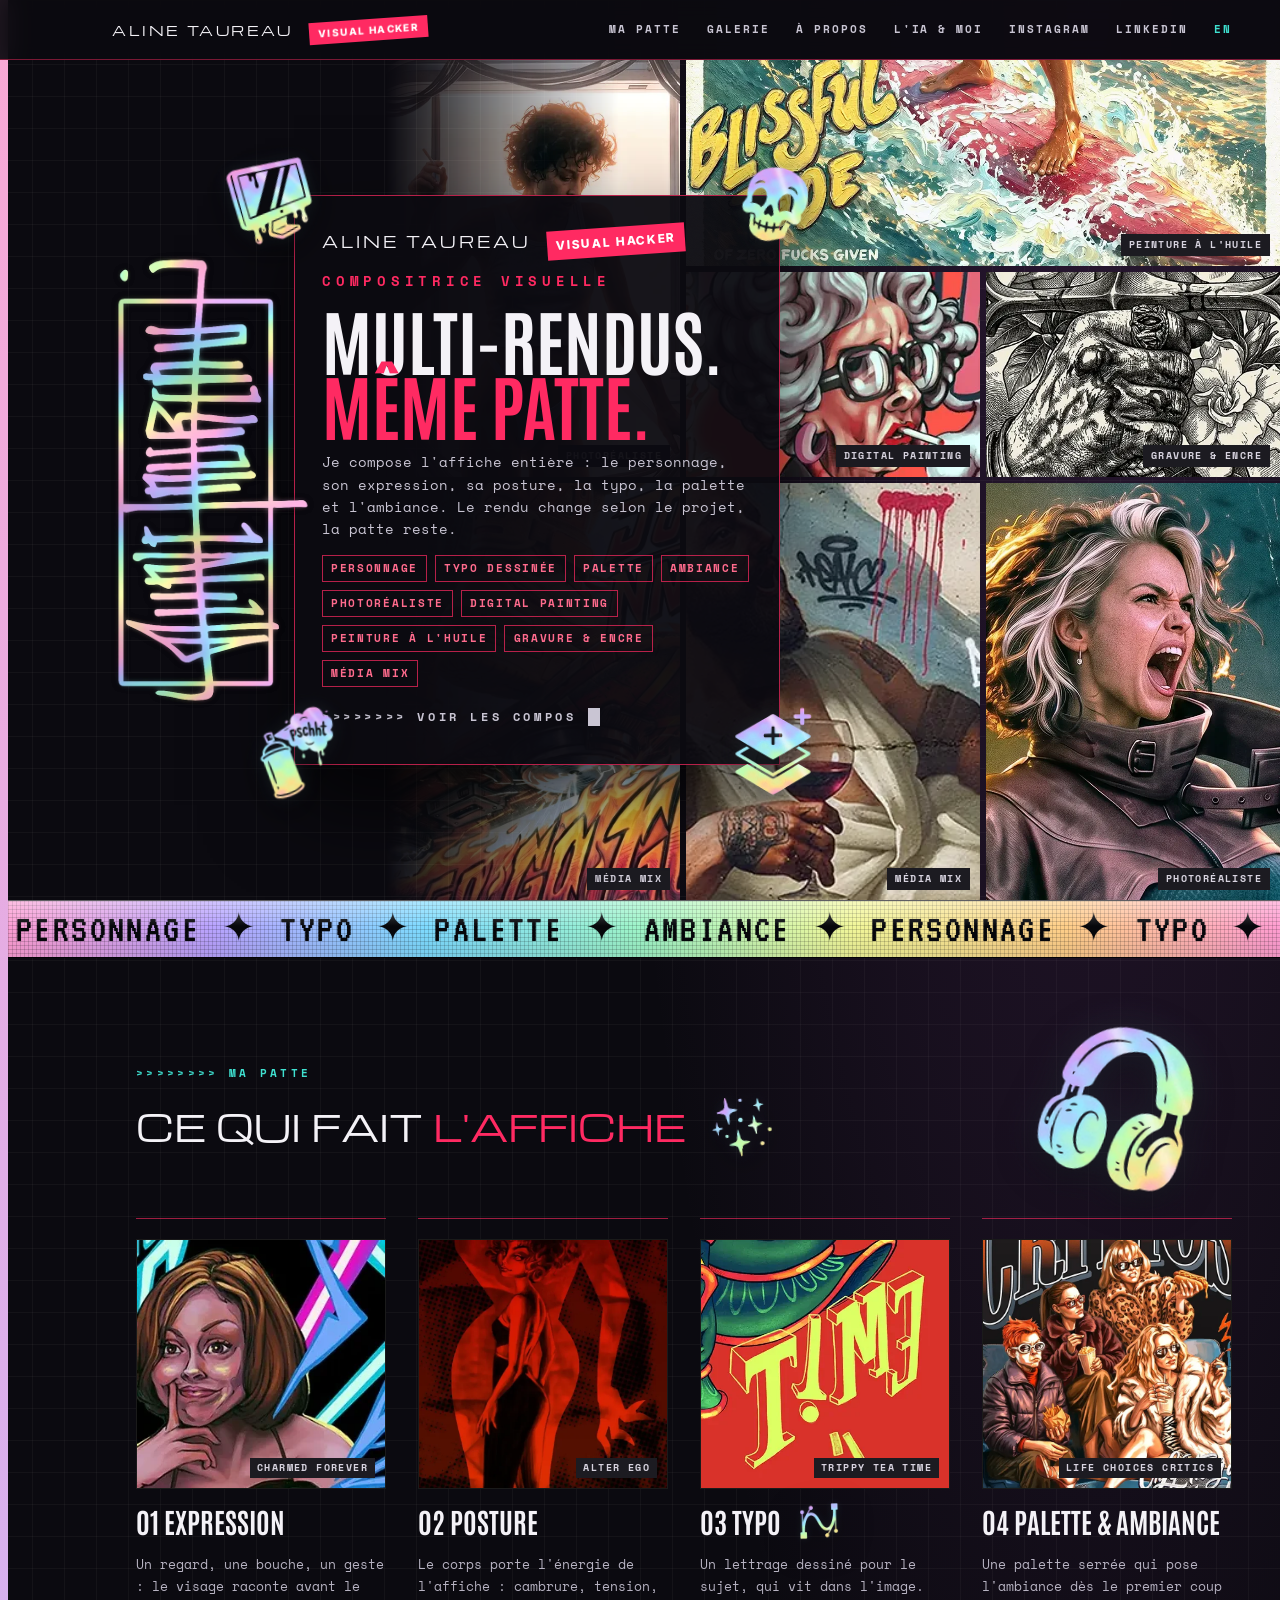
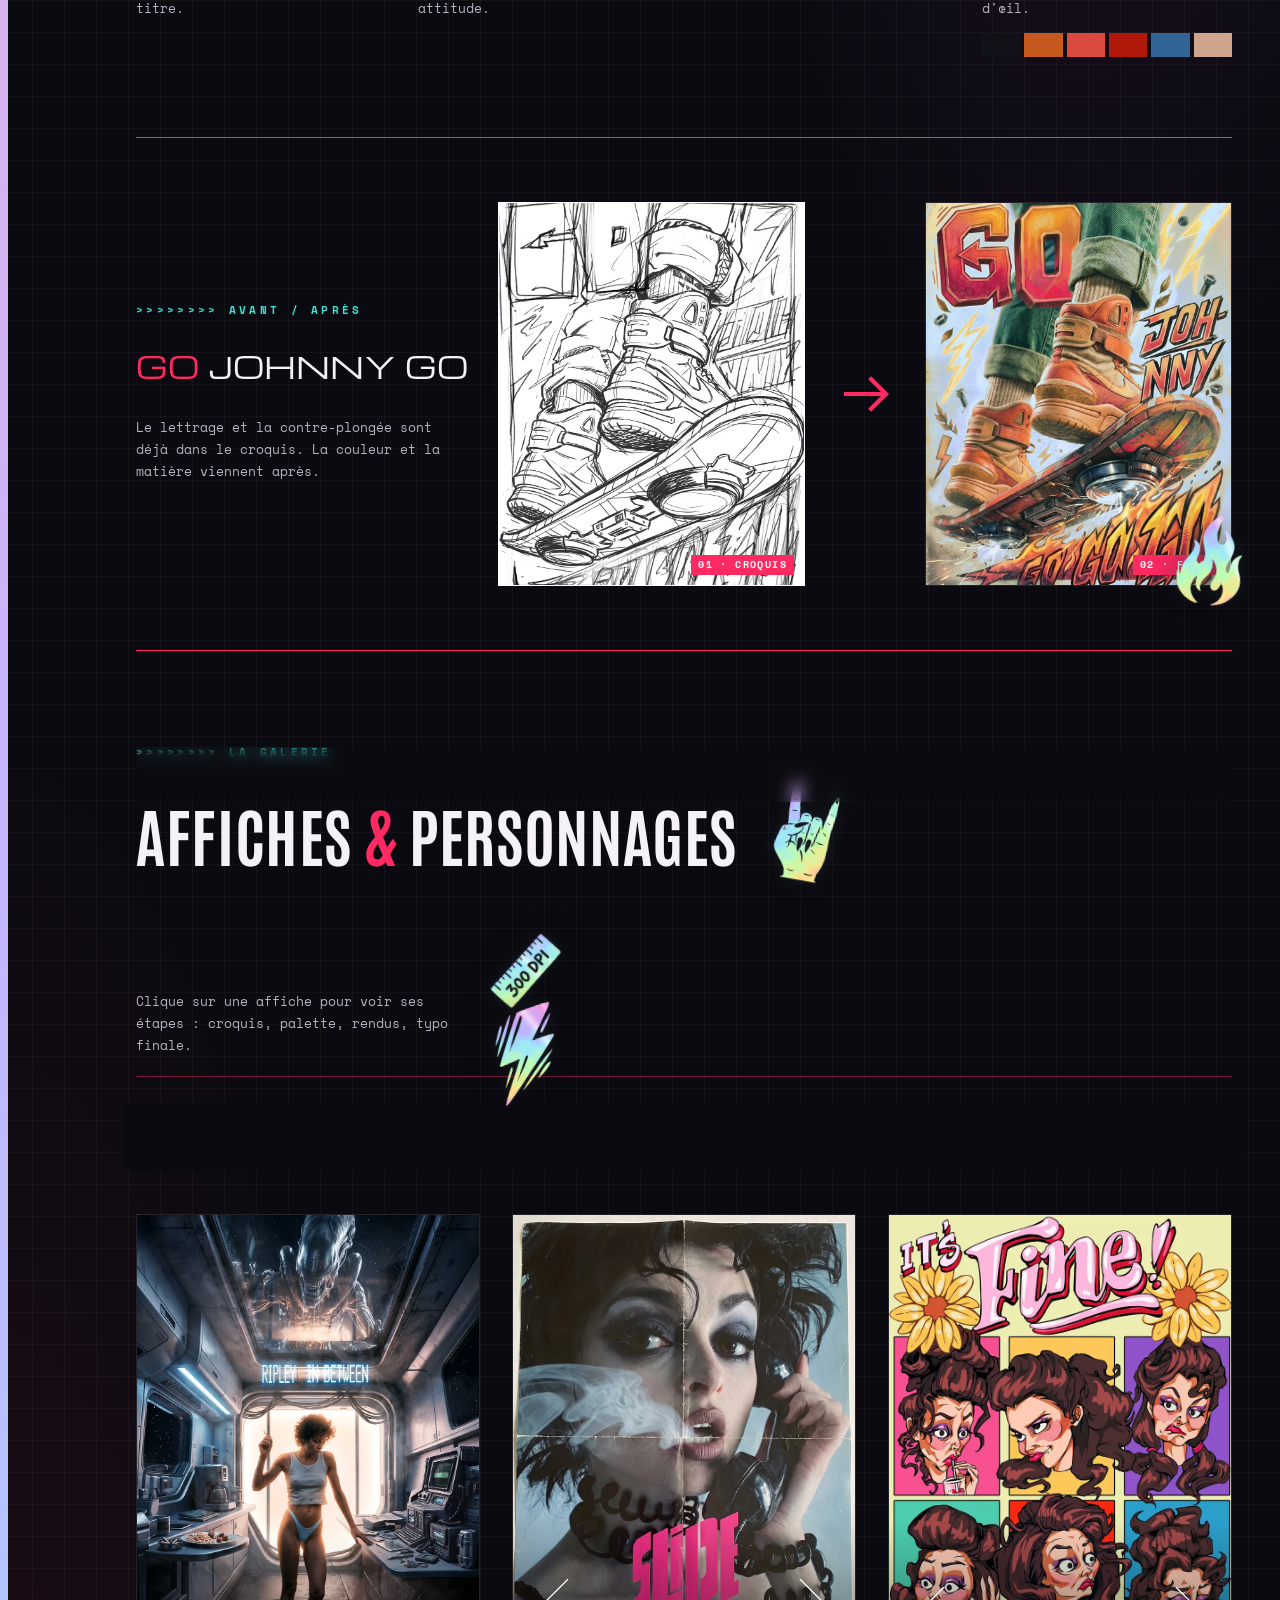
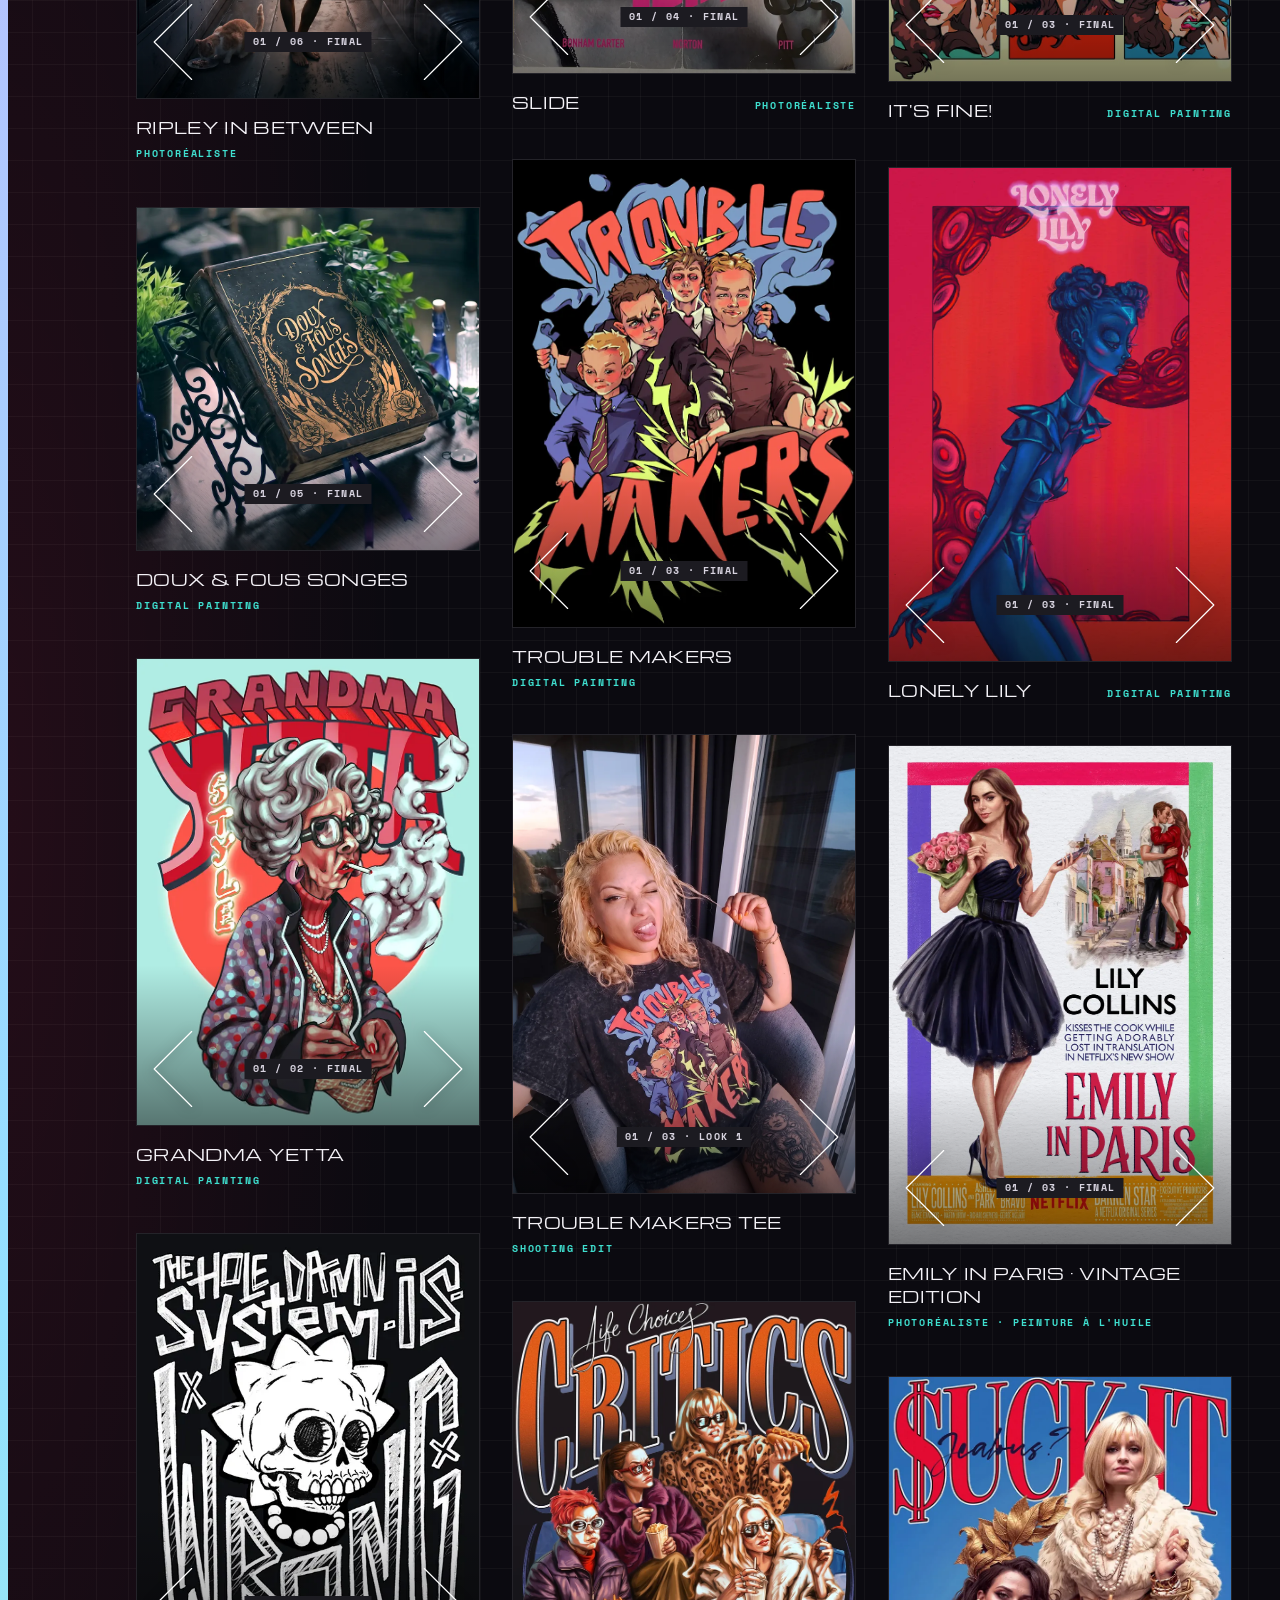
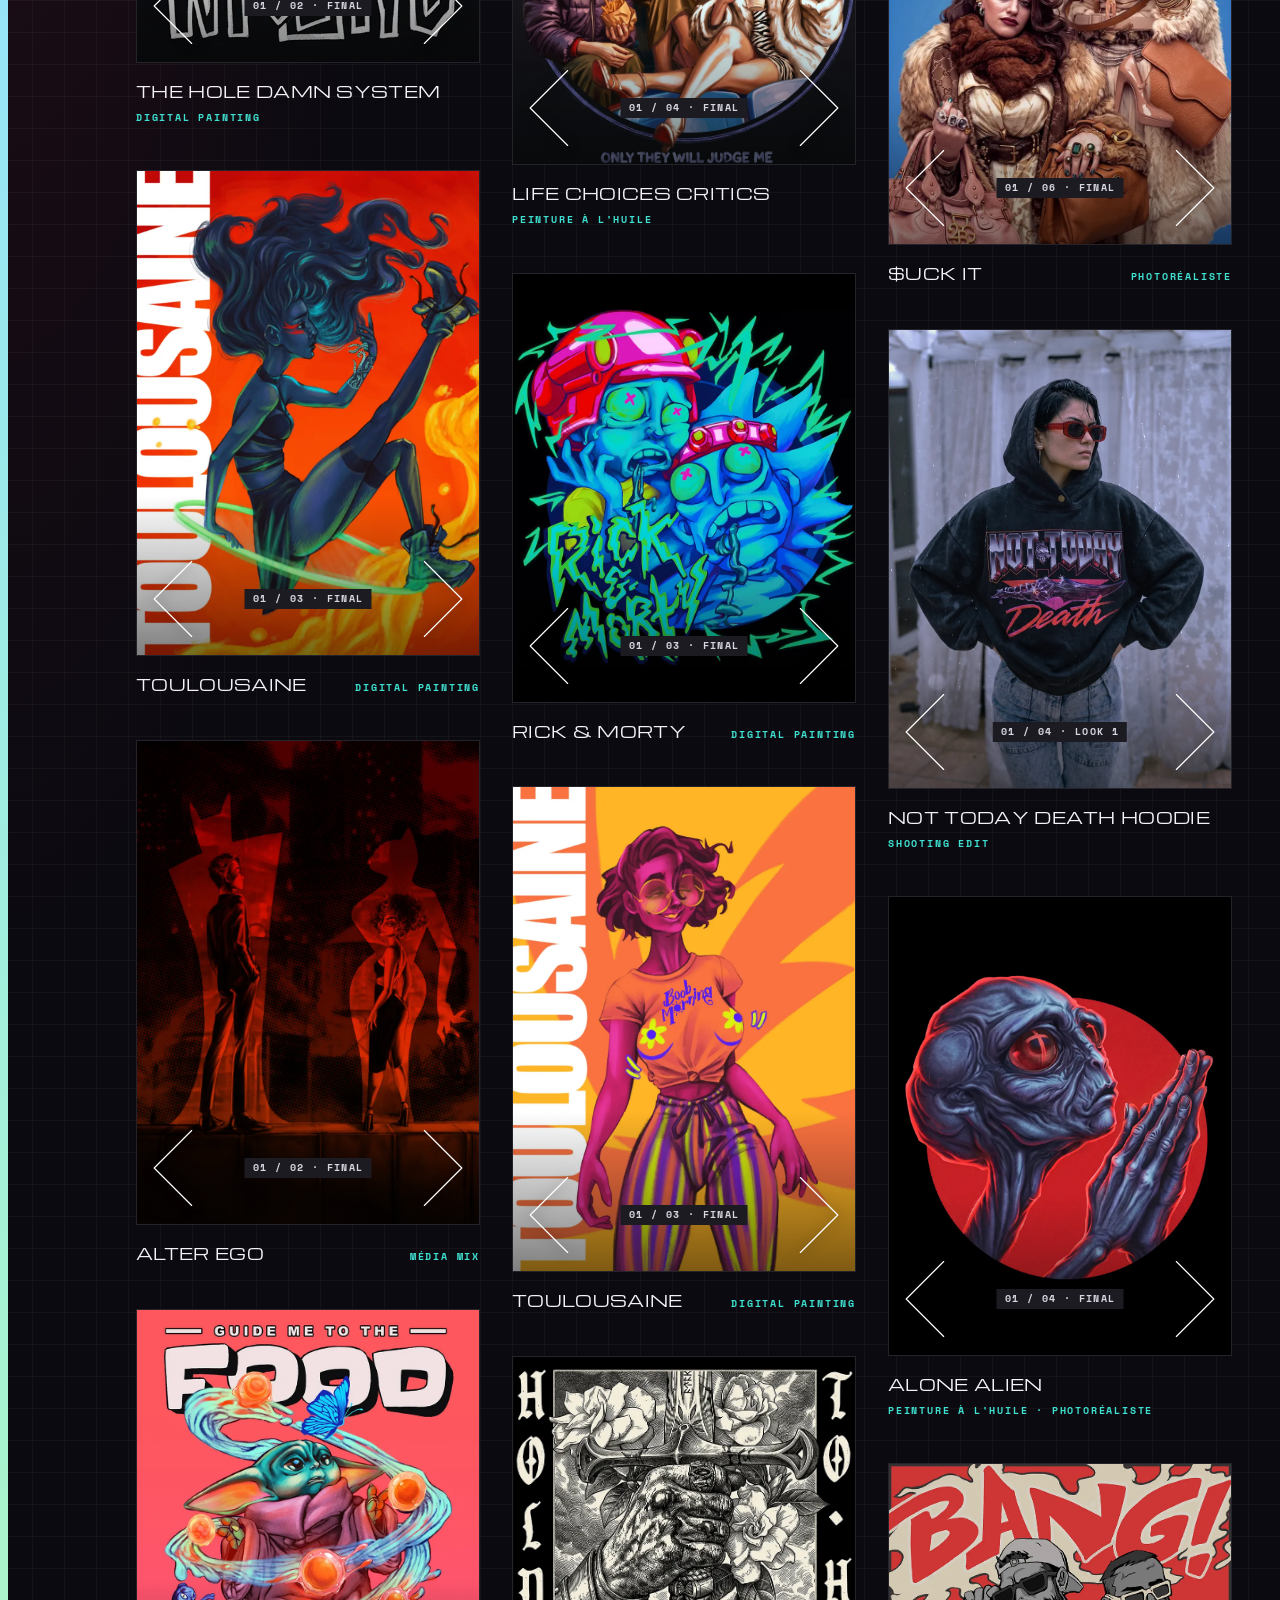
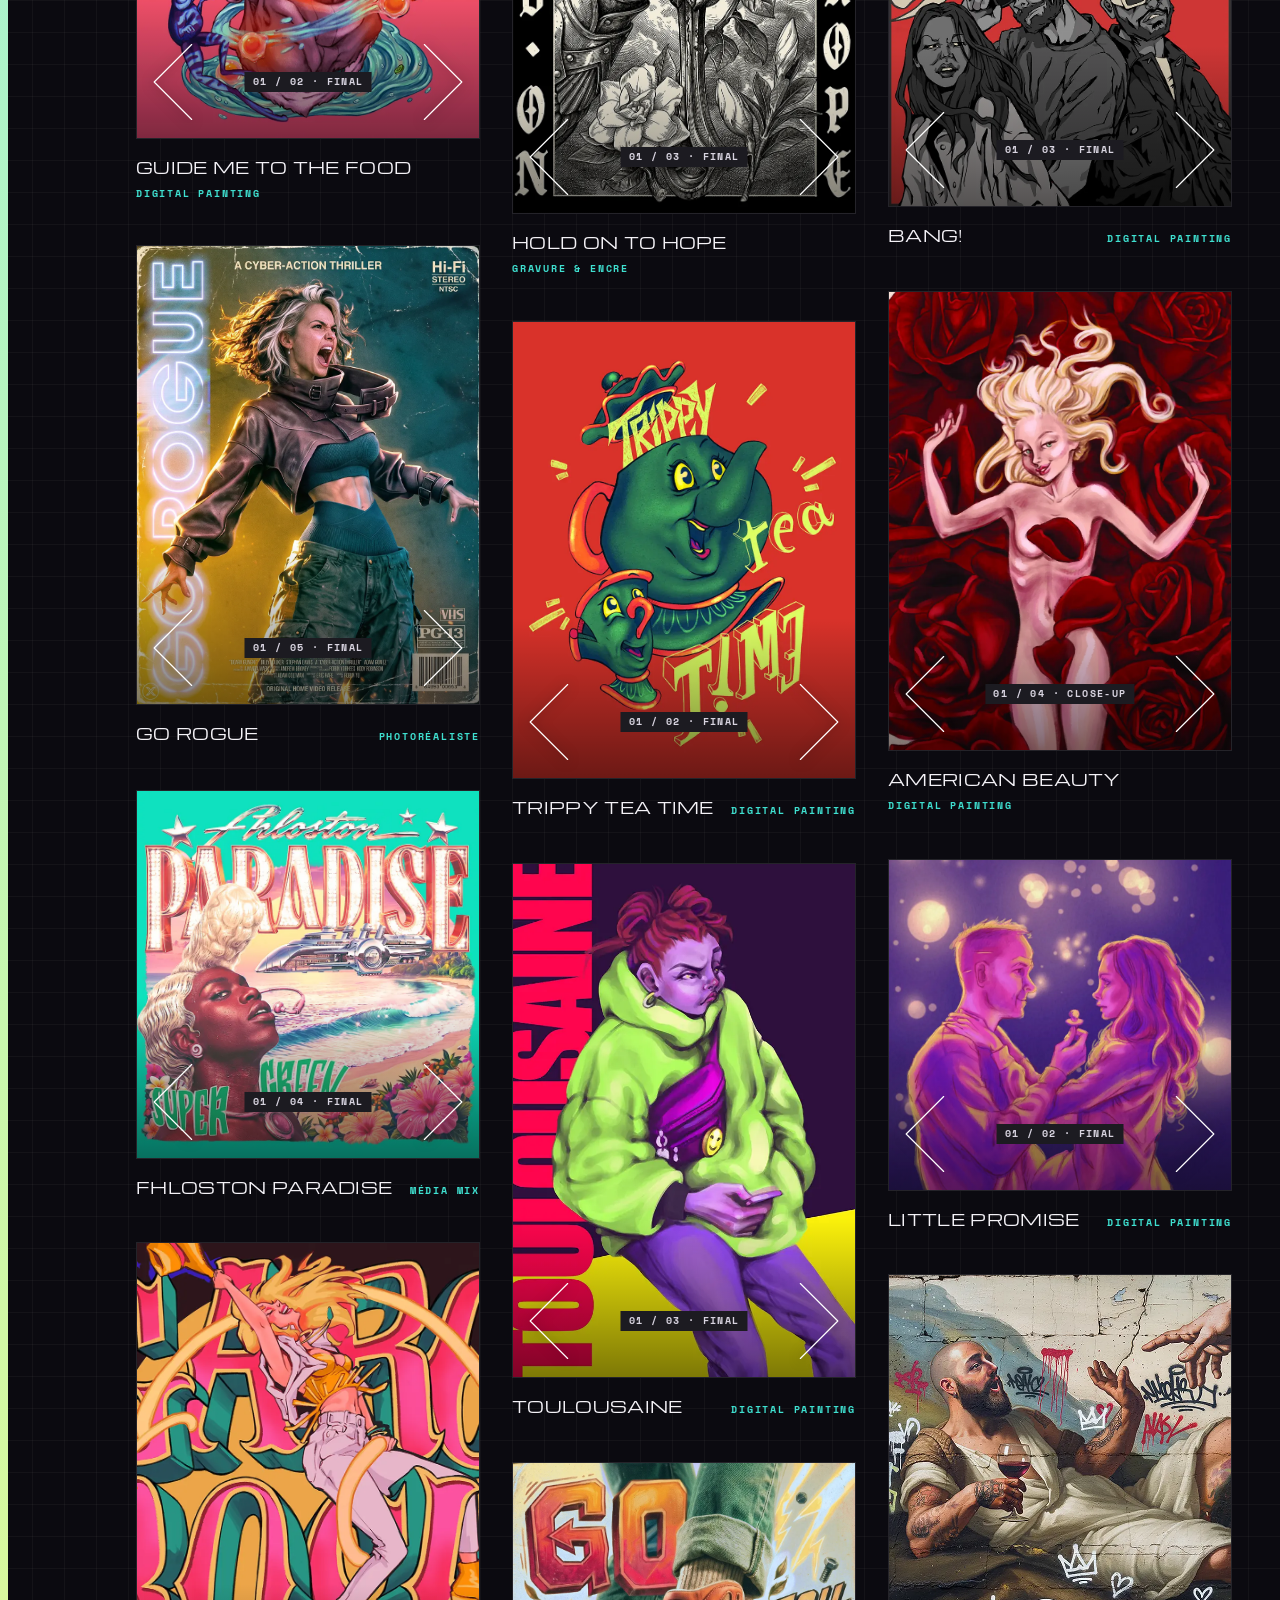
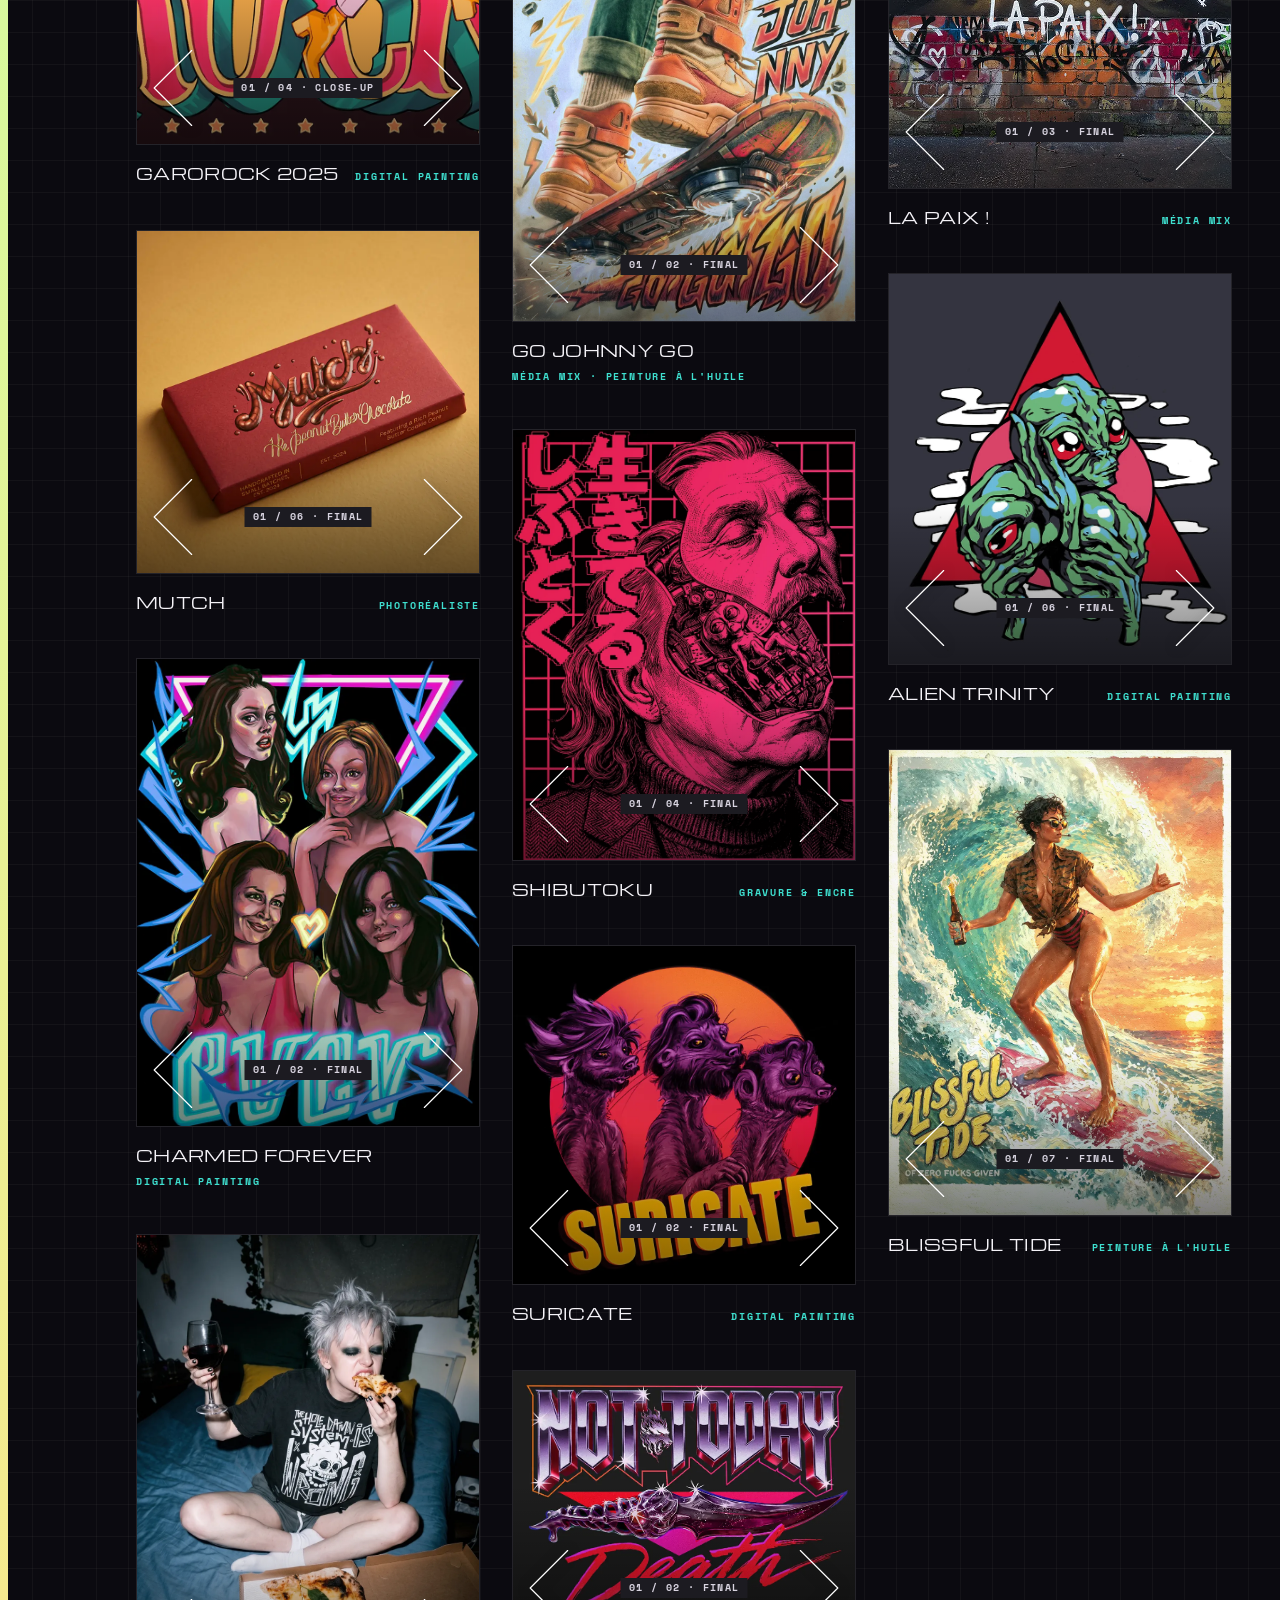
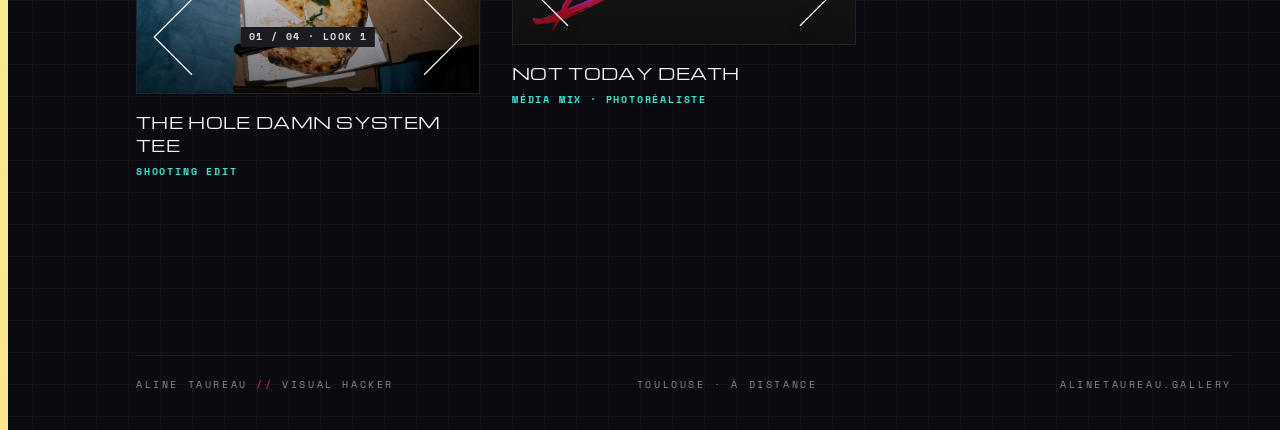
==== commit 5566c259: "Reglette plus grande, tete de mort et calques echanges" ====
--- a/index.html
+++ b/index.html
@@ -470,10 +470,11 @@
 
 .g6-bw{flex:none;display:flex;flex-direction:column;align-items:center;margin-bottom:-58px;position:relative;z-index:41}
 .g6-bw .g6-eye{margin-bottom:0}
-.g6-ruler{width:74px;height:auto;margin-bottom:-16px;transform:rotate(-10deg);position:relative;z-index:2}
-@media (max-width:560px){.g6-bw{margin-bottom:-44px}.g6-ruler{width:56px;margin-bottom:-12px}}
+.g6-ruler{width:100px;height:auto;margin-bottom:-30px;transform:rotate(-10deg);position:relative;z-index:2}
+@media (max-width:560px){.g6-bw{margin-bottom:-44px}.g6-ruler{width:76px;margin-bottom:-22px}}
 .p9-bez{width:52px;height:auto;margin:-14px 0 -14px}
 .p3-lab{background:#1c1b21 !important;color:#d8d4e0 !important}
+.h3-c4{transform:none !important}
 .g6-step{background:#1c1b21 !important;color:#d8d4e0 !important}
 .h3-c1{left:-78px !important}
 @media (max-width:560px){.h3-c1{left:-26px !important}}
@@ -599,9 +600,9 @@
 <img class="h3-logo" data-act="card" tabindex="0" role="button" src="v3/logo-holo.webp" alt="Signature Aline Taureau, holographique">
 <div class="h3-panel">
 <img class="h3-stk h3-c1" src="v3/stk/monitor-drip2.webp" alt="" aria-hidden="true">
-<img class="h3-stk h3-c2" src="v3/stk/layers.webp" alt="" aria-hidden="true">
+<img class="h3-stk h3-c2" src="v3/stk/skull.webp" alt="" aria-hidden="true">
 <img class="h3-stk h3-c3" src="v3/stk/spray-pschht.webp" alt="" aria-hidden="true">
-<img class="h3-stk h3-c4" src="v3/stk/skull.webp" alt="" aria-hidden="true">
+<img class="h3-stk h3-c4" src="v3/stk/layers.webp" alt="" aria-hidden="true">
 <div class="h3-idrow" style="display: flex; flex-wrap: wrap; align-items: center; gap: 16px">
 <span style="font-family: Michroma, sans-serif; font-size: 16px; letter-spacing: .2em; color: #f4f2f7">ALINE TAUREAU</span>
 <span style="font-family: Inter, sans-serif; font-weight: 800; font-size: 13px; letter-spacing: .14em; color: #fff; background: #ff2a62; padding: 8px 13px; transform: rotate(-4deg); display: inline-block">VISUAL HACKER</span>
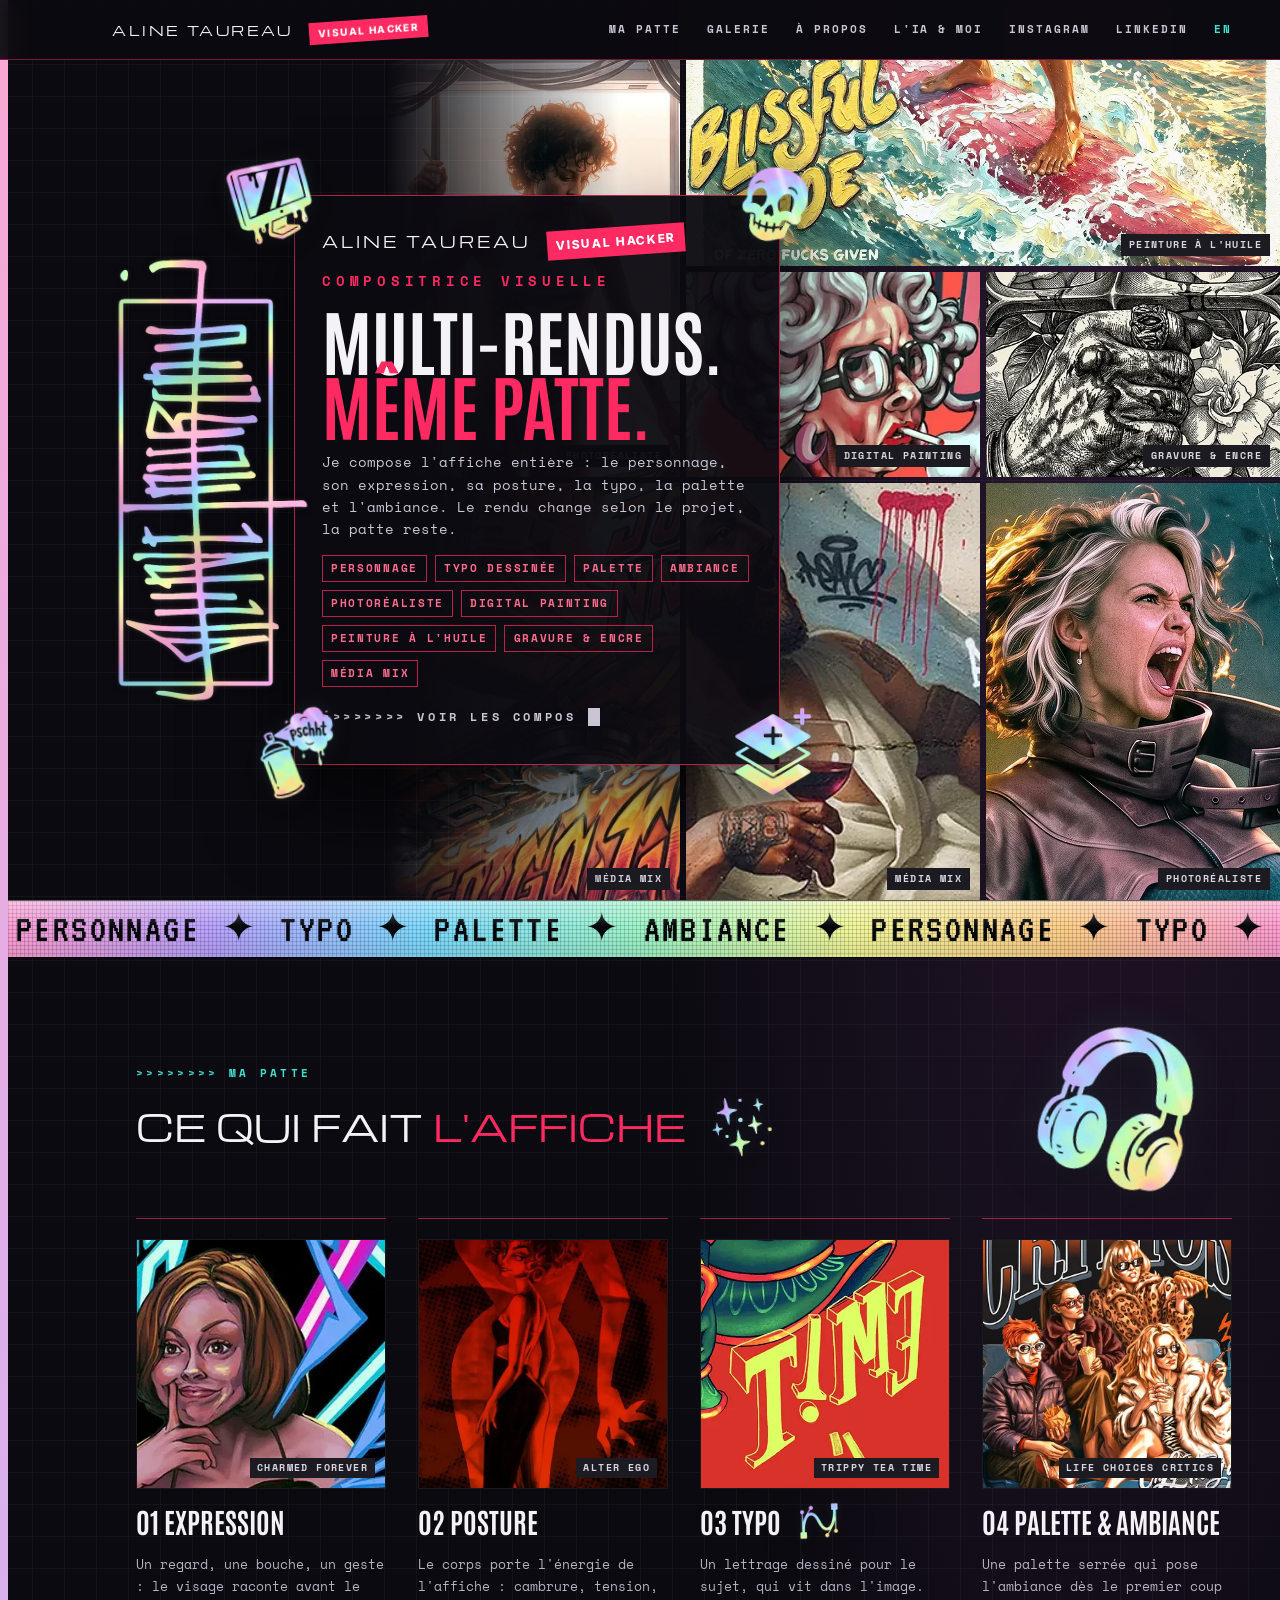
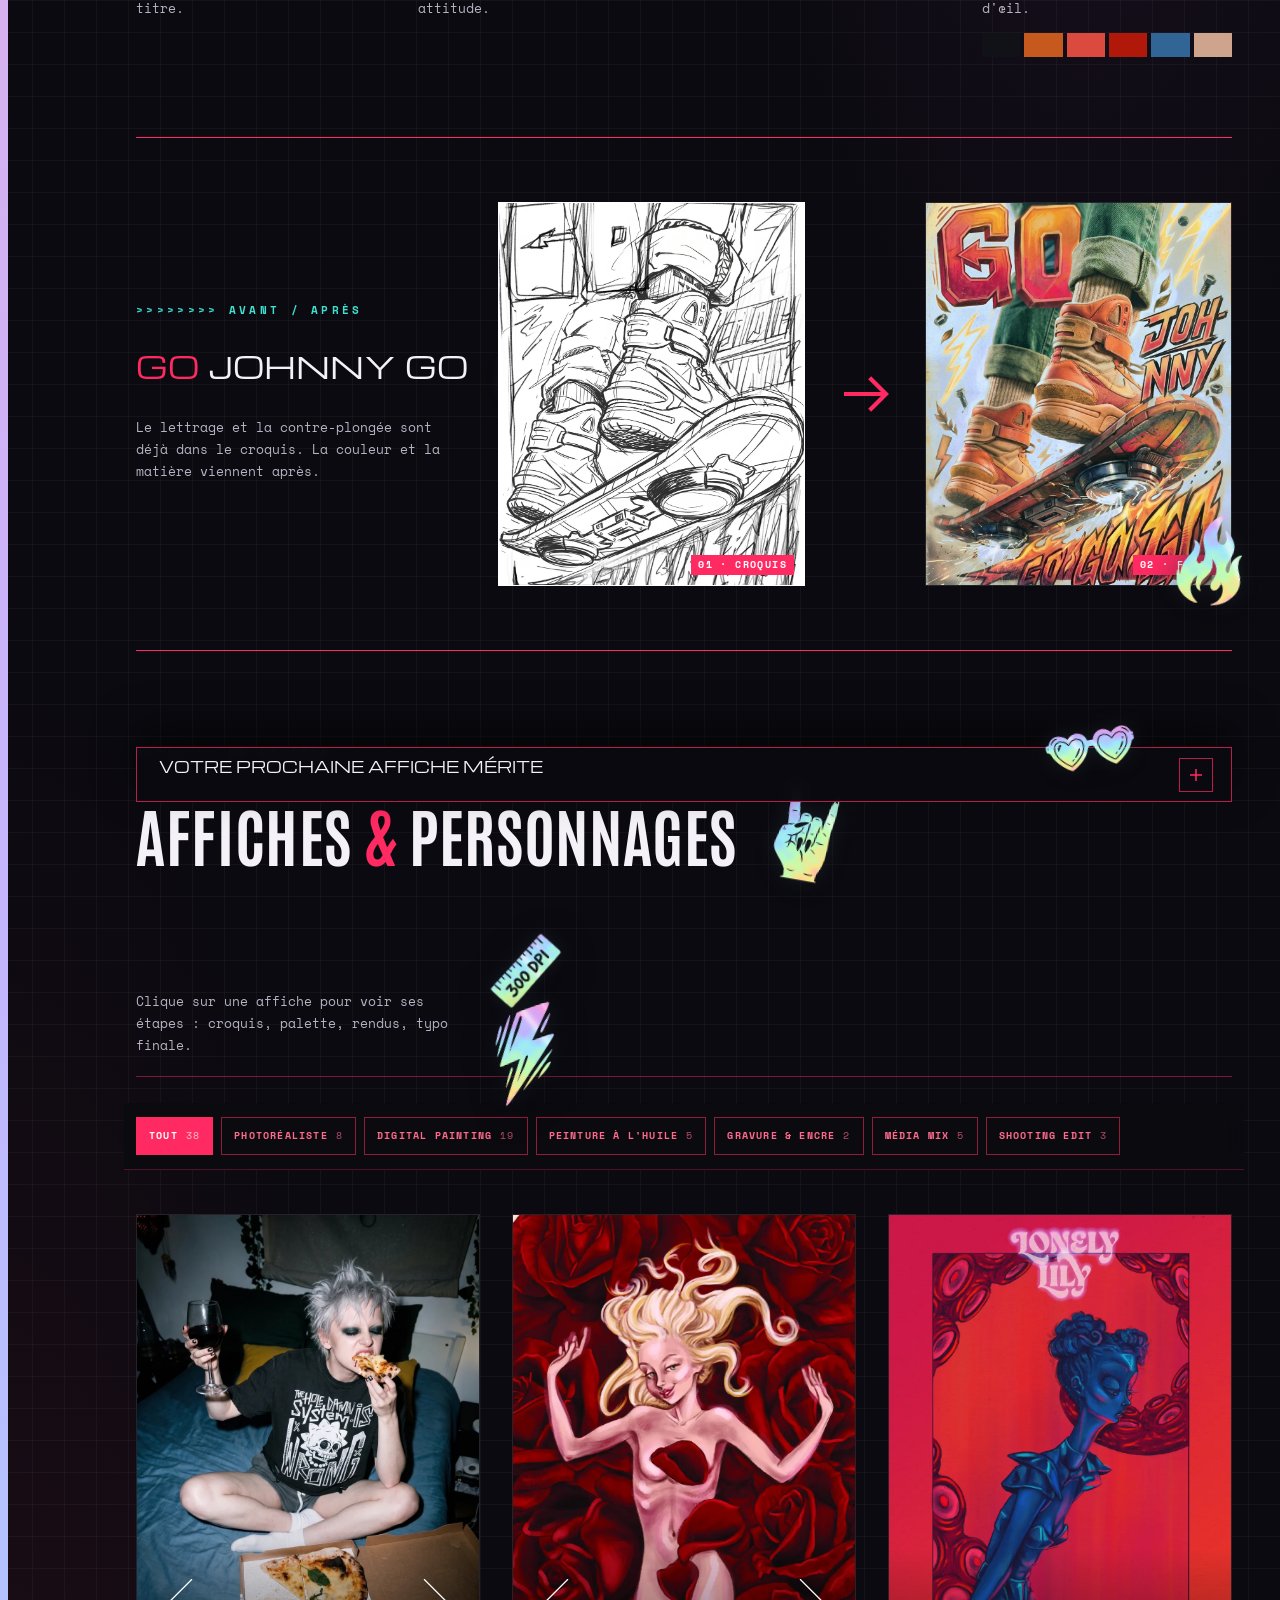
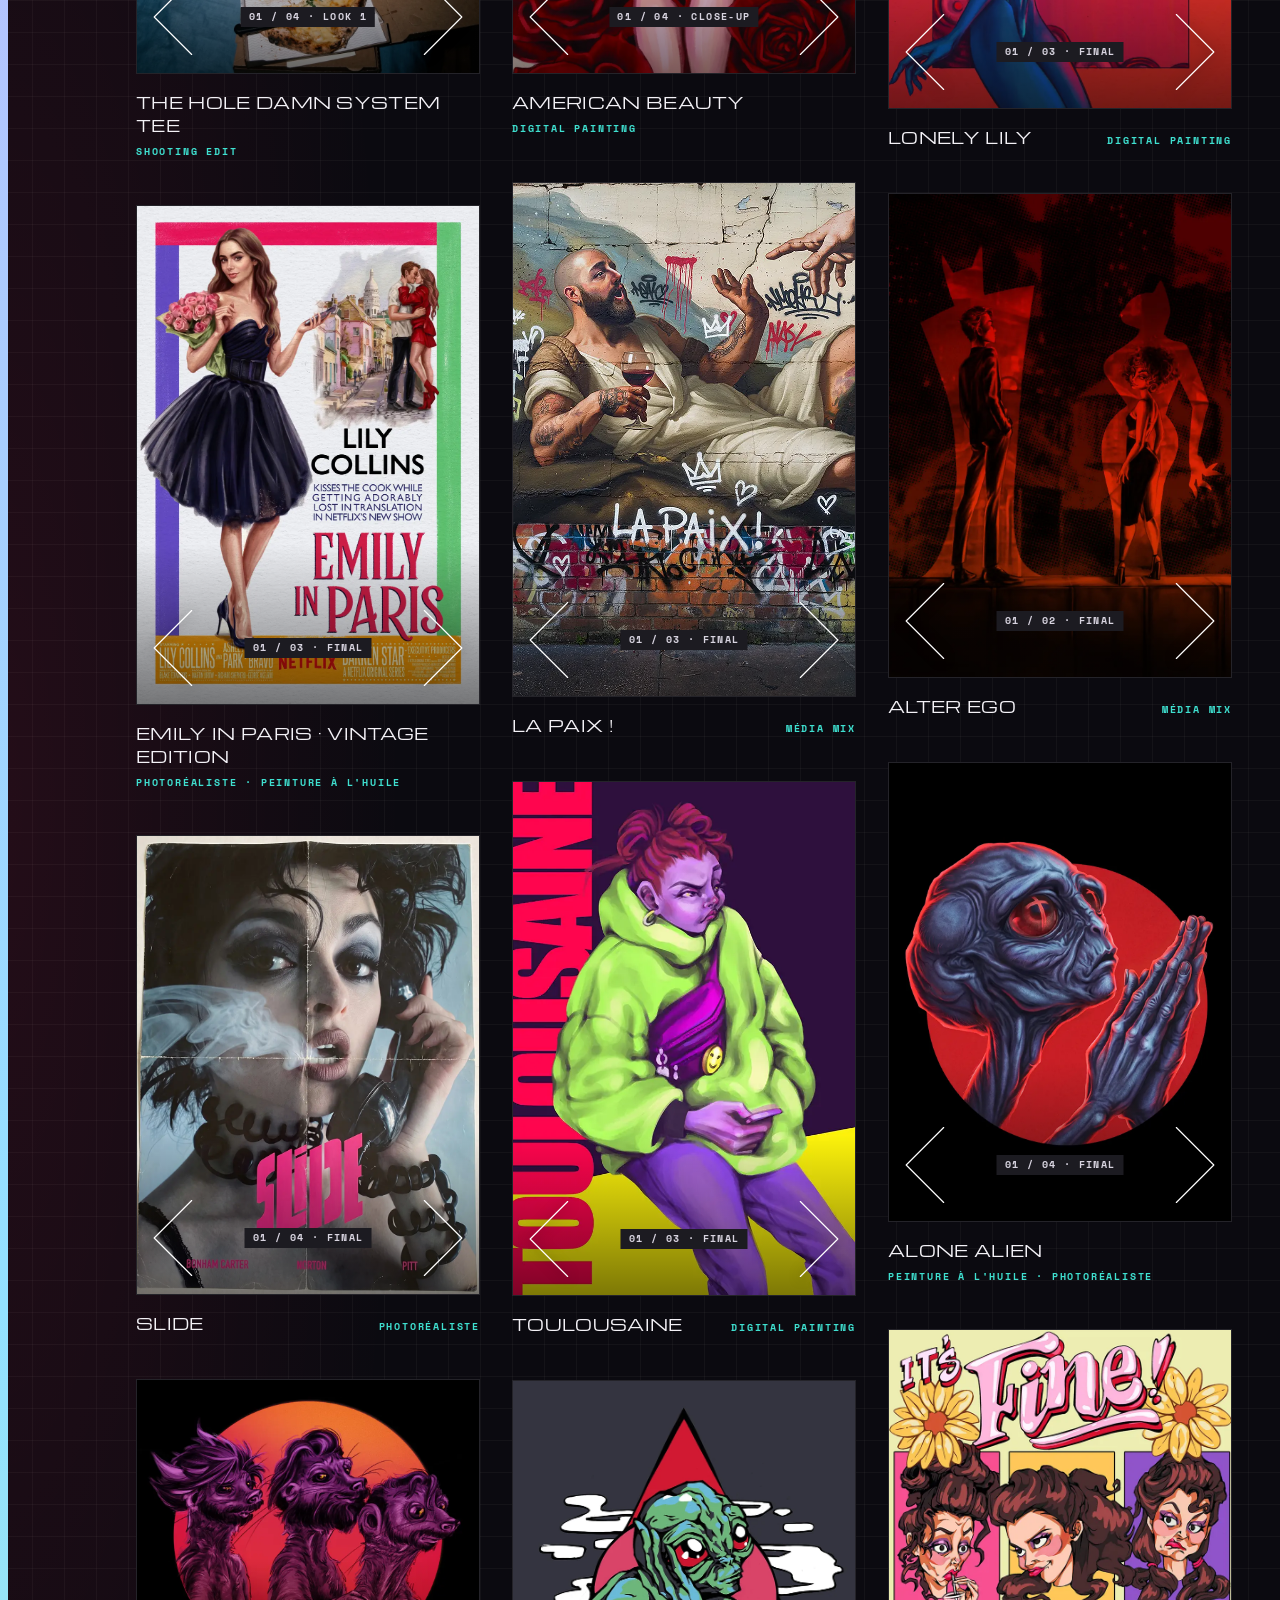
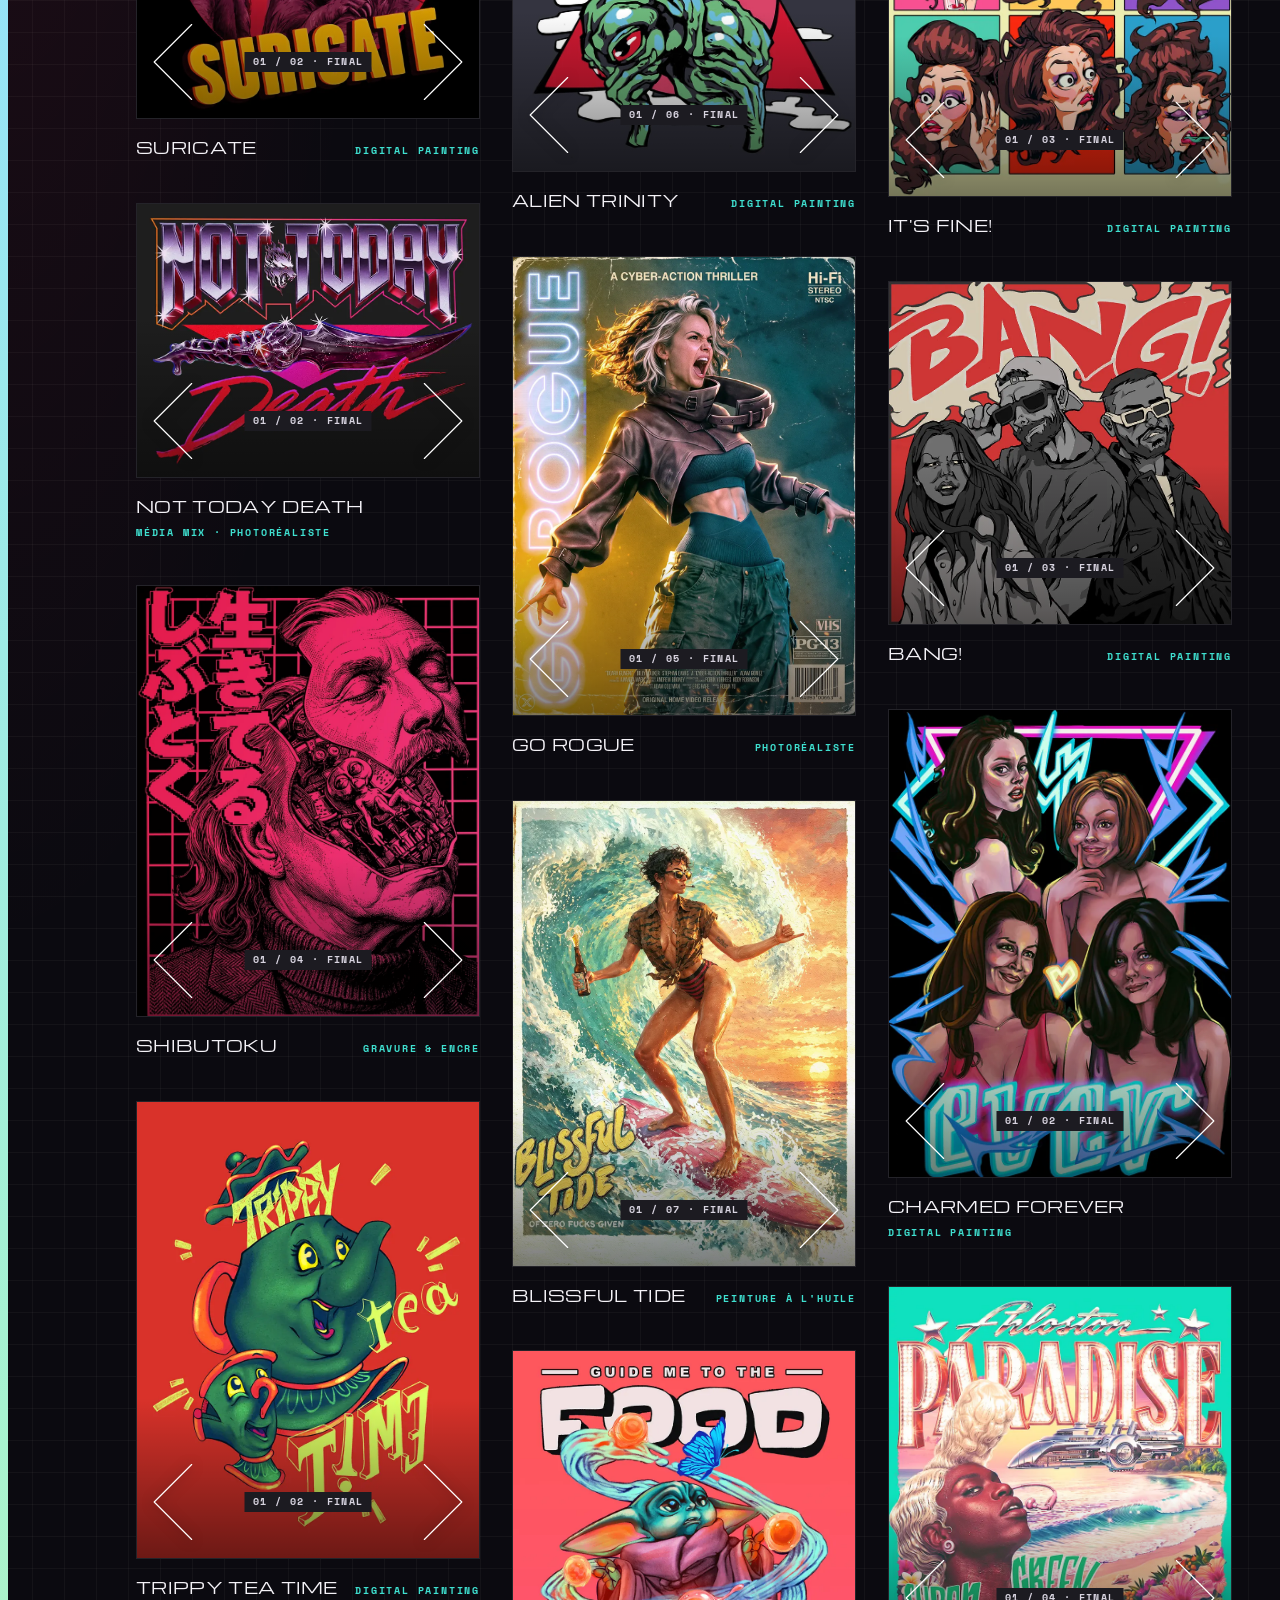
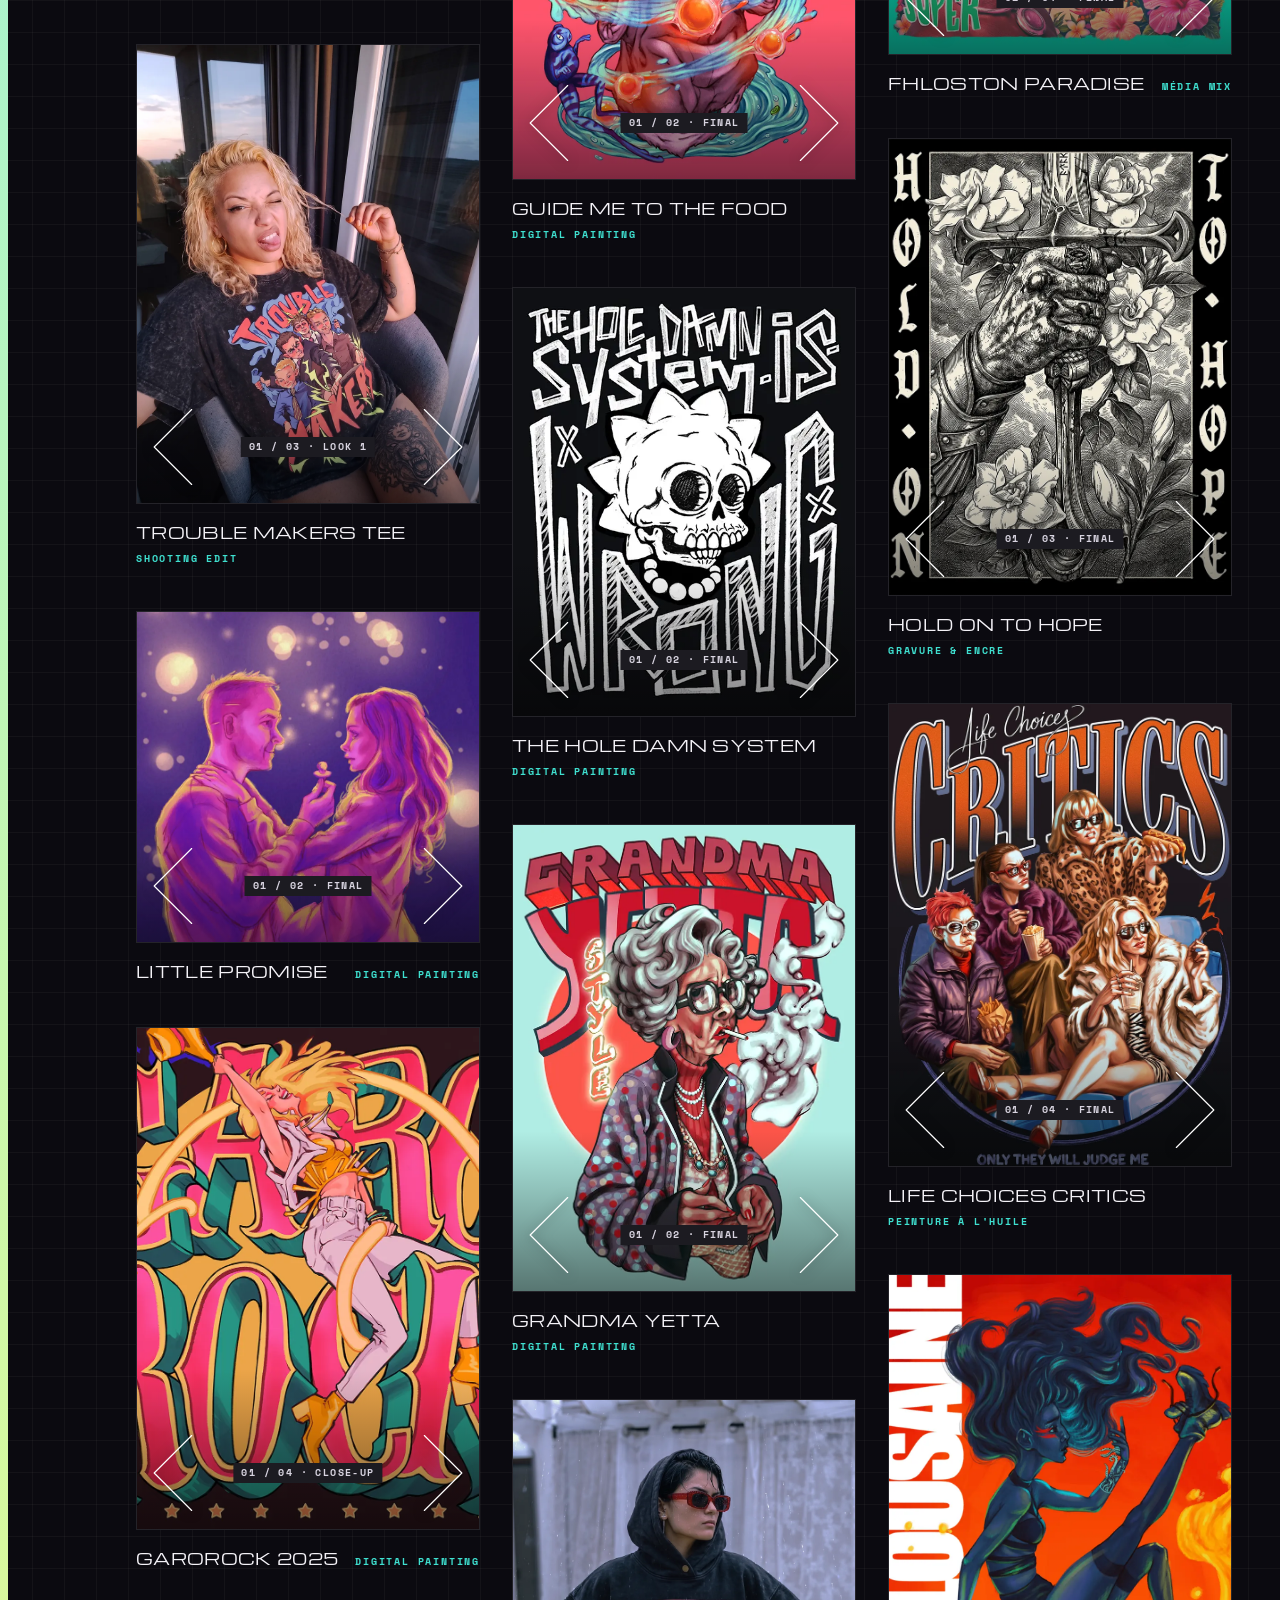
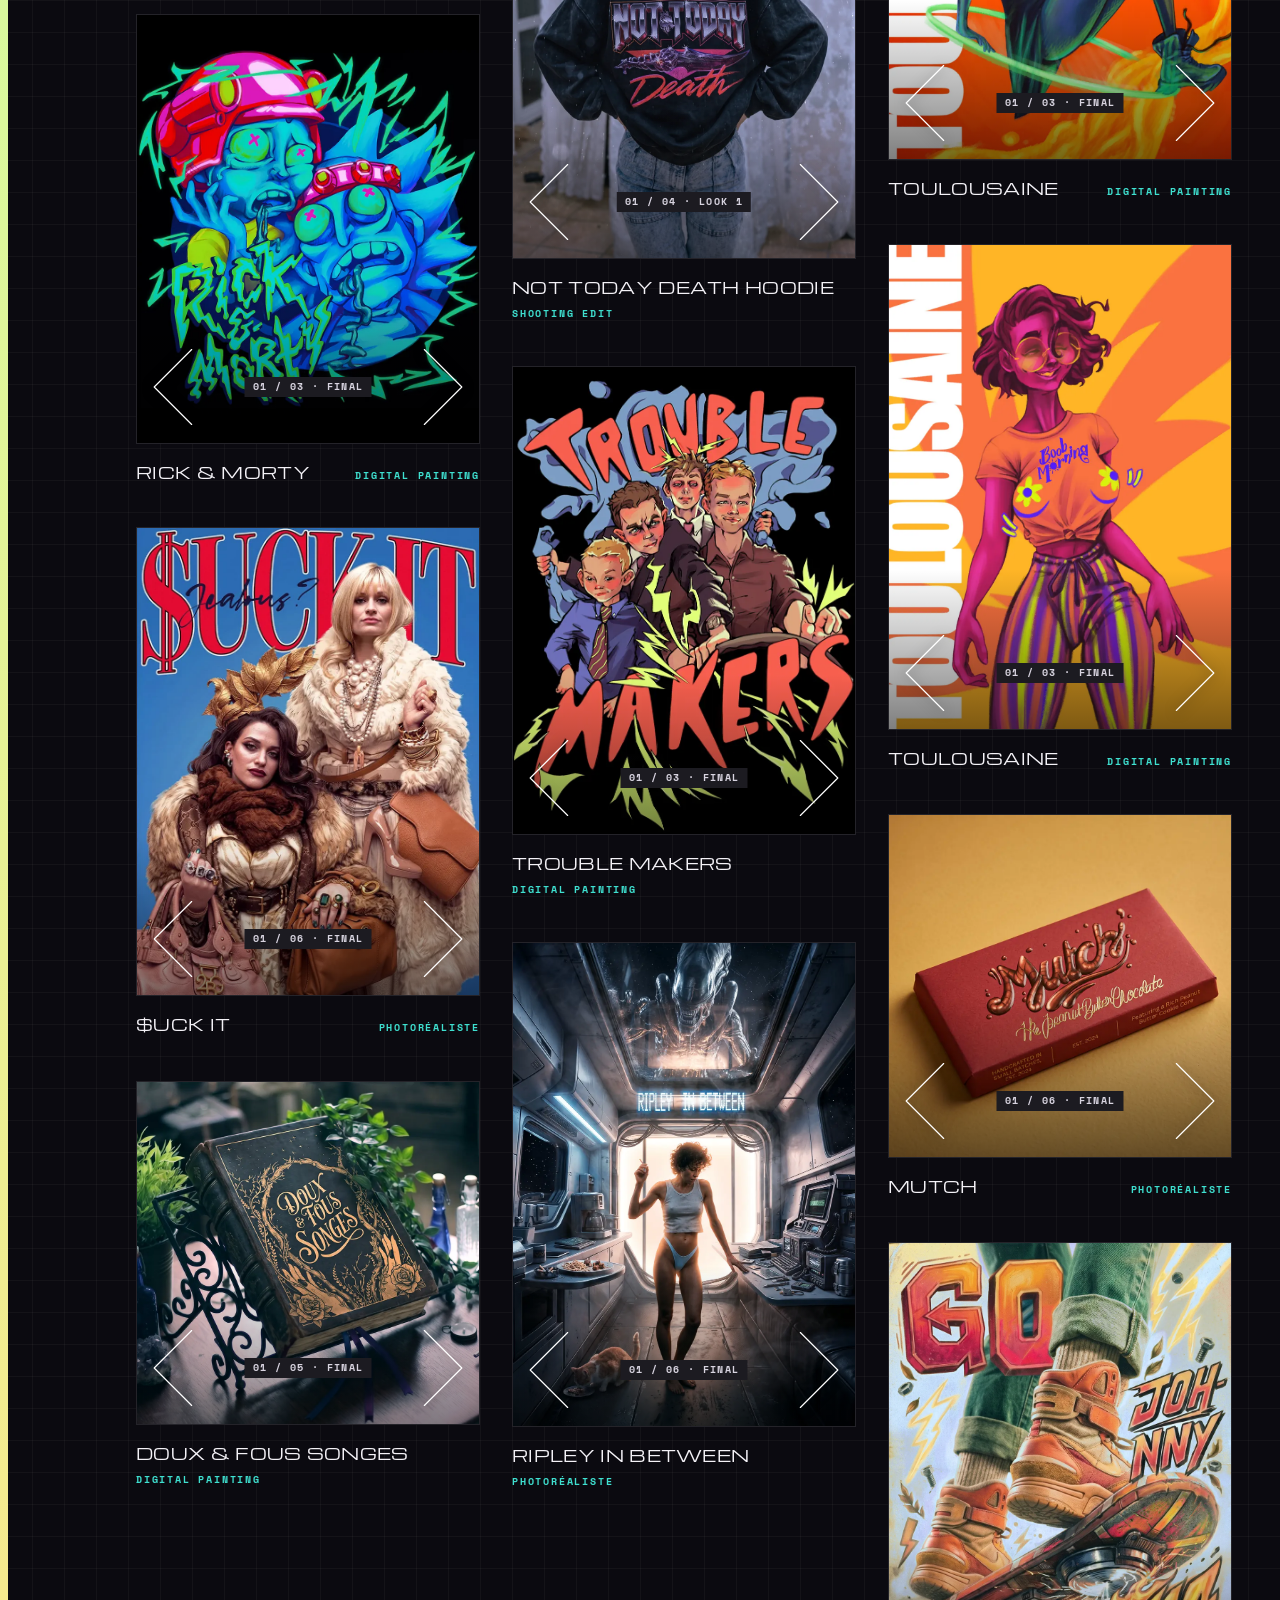
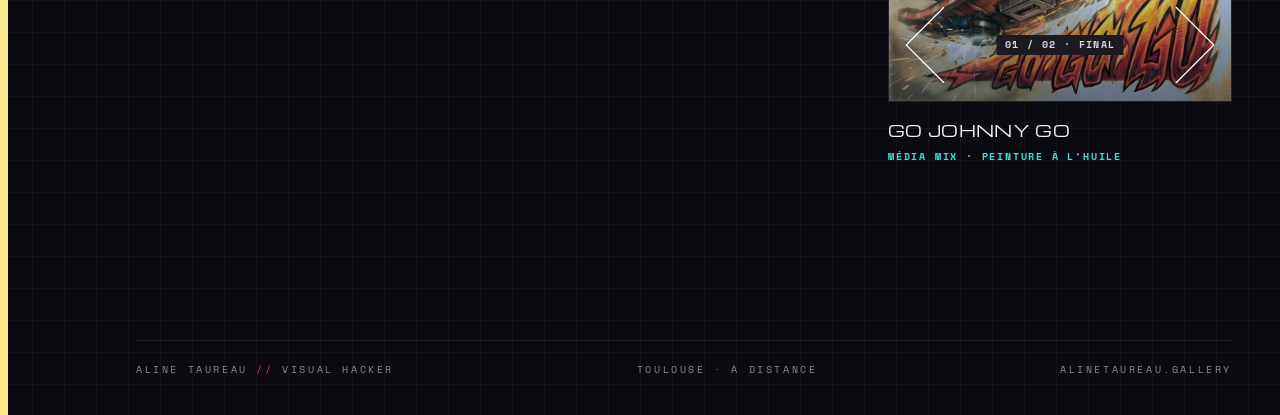
==== commit d62a8803: "Compat vieux iPhone + Ma patte 2x2 sur telephone" ====
--- a/index.html
+++ b/index.html
@@ -54,6 +54,17 @@
 .h3-h1{font-size:64px}
 
 }
+@supports not (container-type:inline-size){@media (max-width: 1100px){
+.h3-wrap{flex-direction:column;justify-content:center;gap:28px;min-height:0;padding:72px 24px}
+.h3-mos{position:absolute;inset:0;height:auto;z-index:0}
+.h3-shade{display:block;position:absolute;inset:0;z-index:1;background:linear-gradient(rgba(11,10,16,.45),rgba(11,10,16,.7))}
+.h3-pill{display:none}
+.h3-mos{gap:0}
+.h3-logo{flex:none;width:150px;margin:0}
+.h3-panel{flex:none;width:100%;max-width:640px;margin:0}
+.h3-h1{font-size:64px}
+
+}}
 @container h3 (max-width: 560px){
 .h3-wrap{padding:56px 18px}
 .h3-logo{width:120px}
@@ -62,9 +73,18 @@
 .h3-c1,.h3-c3{width:72px;left:-14px}.h3-c2,.h3-c4{width:66px;right:-12px}
 .h3-c1,.h3-c2{top:-34px}.h3-c3,.h3-c4{bottom:-34px}
 }
+@supports not (container-type:inline-size){@media (max-width: 560px){
+.h3-wrap{padding:56px 18px}
+.h3-logo{width:120px}
+.h3-panel{padding:30px 22px;gap:16px}
+.h3-h1{font-size:50px}
+.h3-c1,.h3-c3{width:72px;left:-14px}.h3-c2,.h3-c4{width:66px;right:-12px}
+.h3-c1,.h3-c2{top:-34px}.h3-c3,.h3-c4{bottom:-34px}
+}}
 
 
 @container h3 (max-width: 560px){.h3-idrow{display:none !important}}
+@supports not (container-type:inline-size){@media (max-width: 560px){.h3-idrow{display:none !important}}}
 
 
 
@@ -175,6 +195,21 @@
 .a6-flame{width:80px;right:-8px;bottom:-24px}
 .g6-h2{font-size:52px}
 }
+@supports not (container-type:inline-size){@media (max-width: 1100px){
+.pg-bar{padding:0 12px 0 80px;gap:10px}
+.pg-nav{display:none}
+.pg-burger{display:inline-flex}
+.pg-main{padding-left:64px}
+#patte,.g6-sec,.a6-sec{padding-left:20px !important;padding-right:20px !important}
+.p6-star{display:none !important}
+.p6-hd{flex-wrap:nowrap !important;align-items:center !important}
+.p6-cas{width:130px !important;margin:-20px 0 !important}
+.a6-wrap{grid-template-columns:minmax(0,1fr) 40px minmax(0,1fr);gap:16px}
+.a6-txt{grid-column:1 / -1;margin-bottom:8px}
+.a6-arr{width:40px;height:40px}
+.a6-flame{width:80px;right:-8px;bottom:-24px}
+.g6-h2{font-size:52px}
+}}
 @container pg (max-width: 560px){
 .pg-bar{padding:0 8px 0 64px}
 .pg-badge,.pg-bt{display:none !important}
@@ -218,6 +253,49 @@
 .g6-contact p{font-size:12px !important}
 .g6-links{font-size:12px}
 }
+@supports not (container-type:inline-size){@media (max-width: 560px){
+.pg-bar{padding:0 8px 0 64px}
+.pg-badge,.pg-bt{display:none !important}
+.pg-name{font-size:12px !important;letter-spacing:.16em !important}
+.pg-main{padding-left:52px}
+#patte{padding-top:64px !important;padding-bottom:56px !important}
+#patte h2{font-size:21px !important}
+.p6-cas{width:84px !important;margin:-10px 0 !important}
+#patte h3{font-size:21px !important}
+#patte .p3-pil p{font-size:12px !important;line-height:1.6 !important}
+.a6-wrap{padding:44px 0;gap:10px}
+.a6-h2{font-size:22px !important}
+.a6-pen{width:56px}
+.a6-p{font-size:12px !important}
+.a6-arr{width:26px;height:26px}
+.a6-lab{font-size:8px;letter-spacing:.1em;padding:4px 5px;right:6px;bottom:6px}
+.a6-flame{width:58px;right:-4px;bottom:-22px}
+.g6-sec{padding-top:64px !important}
+.g6-h2{font-size:38px}
+.g6-rock{width:56px !important}
+.g6-ttl{gap:8px}
+.g6-desc p{font-size:12px}
+.g6-eye{width:70px;margin-bottom:-44px}
+.g6-filters{padding:22px 0 32px;gap:12px}
+.g6-row{flex-direction:column;align-items:stretch;gap:8px}
+.g6-rl{width:auto;font-size:9px}
+.g6-chips{flex-wrap:nowrap;overflow-x:auto;gap:6px;padding-bottom:2px;scrollbar-width:none;-webkit-mask-image:linear-gradient(90deg,#000 85%,transparent);mask-image:linear-gradient(90deg,#000 85%,transparent)}
+.g6-chips::-webkit-scrollbar{display:none}
+.g3-chip{font-size:10px;letter-spacing:.1em;min-height:36px;padding:0 11px}
+.g6-card{margin-bottom:40px}
+.g6-nav{width:84px;height:84px}.g6-nav svg{width:84px;height:84px}
+.g6-nav.p{left:-5px}.g6-nav.n{right:-5px}
+.g6-step{bottom:48px;font-size:9px;letter-spacing:.1em}
+.g6-cap{padding-top:12px}
+.g6-cap h3{font-size:15px}
+.g6-cap span{font-size:9px;letter-spacing:.12em}
+.g6-contact{padding:30px 20px 28px;gap:22px;margin-bottom:48px}
+.g6-ct{flex-basis:100%}
+.g6-ctt h2{font-size:21px;flex-basis:100%}
+.g6-glasses{width:96px;margin:-6px 0 -10px}
+.g6-contact p{font-size:12px !important}
+.g6-links{font-size:12px}
+}}
 
 .mp-wrap{padding:28px 48px;background:#0b0a10}
 .mp-screen{position:relative;overflow:hidden;border-radius:6px;background:#07080c;border:1px solid rgba(255,255,255,.14);box-shadow:inset 0 0 0 3px #0f1118,inset 0 0 30px rgba(0,0,0,.9),0 0 30px rgba(147,225,255,.08);padding:16px 0}
@@ -251,10 +329,21 @@
 .g6-chips{flex-wrap:nowrap;overflow-x:auto;gap:6px;scrollbar-width:none;-webkit-mask-image:linear-gradient(90deg,#000 88%,transparent);mask-image:linear-gradient(90deg,#000 88%,transparent)}
 .g6-chips::-webkit-scrollbar{display:none}
 }
+@supports not (container-type:inline-size){@media (max-width: 1100px){
+.mp-wrap{padding:20px}
+.mp-track span{font-size:48px}
+.g6-filters{margin:0 -20px 36px;padding:10px 20px}
+.g6-chips{flex-wrap:nowrap;overflow-x:auto;gap:6px;scrollbar-width:none;-webkit-mask-image:linear-gradient(90deg,#000 88%,transparent);mask-image:linear-gradient(90deg,#000 88%,transparent)}
+.g6-chips::-webkit-scrollbar{display:none}
+}}
 @container pg (max-width: 560px){
 .mp-track span{font-size:40px;padding:0 14px}
 .g3-chip{min-height:36px;padding:0 11px}
 }
+@supports not (container-type:inline-size){@media (max-width: 560px){
+.mp-track span{font-size:40px;padding:0 14px}
+.g3-chip{min-height:36px;padding:0 11px}
+}}
 
 .mp-wrap{padding:0;margin-left:-88px}
 .mp-screen{border-radius:0;border-left:0;border-right:0}
@@ -267,21 +356,40 @@
 .mp-wrap{margin-left:-64px}
 .h3-sec{margin-left:-64px}
 }
+@supports not (container-type:inline-size){@media (max-width: 1100px){
+.mp-wrap{margin-left:-64px}
+.h3-sec{margin-left:-64px}
+}}
 @container pg (max-width: 560px){
 .mp-wrap{margin-left:-52px}
 .h3-sec{margin-left:-52px}
 }
+@supports not (container-type:inline-size){@media (max-width: 560px){
+.mp-wrap{margin-left:-52px}
+.h3-sec{margin-left:-52px}
+}}
 @container h3 (max-width: 1100px){
 .h3-wrap{display:block;min-height:0;padding:150px 90px 150px 160px}
 .h3-shade{background:linear-gradient(rgba(11,10,16,.18),rgba(11,10,16,.32))}
 .h3-logo{position:absolute;left:28px;top:50%;transform:translateY(-50%);width:170px;margin:0;z-index:3}
 .h3-panel{width:auto;max-width:none;margin:0;padding:40px 44px 40px 56px;background:rgba(11,10,16,.84)}
 }
+@supports not (container-type:inline-size){@media (max-width: 1100px){
+.h3-wrap{display:block;min-height:0;padding:150px 90px 150px 160px}
+.h3-shade{background:linear-gradient(rgba(11,10,16,.18),rgba(11,10,16,.32))}
+.h3-logo{position:absolute;left:28px;top:50%;transform:translateY(-50%);width:170px;margin:0;z-index:3}
+.h3-panel{width:auto;max-width:none;margin:0;padding:40px 44px 40px 56px;background:rgba(11,10,16,.84)}
+}}
 @container h3 (max-width: 560px){
 .h3-wrap{padding:110px 18px 110px 70px}
 .h3-logo{left:6px;width:92px}
 .h3-panel{padding:28px 18px 28px 34px}
 }
+@supports not (container-type:inline-size){@media (max-width: 560px){
+.h3-wrap{padding:110px 18px 110px 70px}
+.h3-logo{left:6px;width:92px}
+.h3-panel{padding:28px 18px 28px 34px}
+}}
 
 /* ---- V9 ---- */
 .pg-nav{margin-left:auto}
@@ -334,6 +442,12 @@
 .ct9-glasses{width:100px;right:76px;top:-50px}
 .ct9-in{padding:0 22px}.ct9.open .ct9-in{padding:2px 22px 22px}
 }
+@supports not (container-type:inline-size){@media (max-width: 1100px){
+.ct9-t,.ct9-r{font-size:16px}
+.ct9-head{padding:14px 18px 12px 22px}
+.ct9-glasses{width:100px;right:76px;top:-50px}
+.ct9-in{padding:0 22px}.ct9.open .ct9-in{padding:2px 22px 22px}
+}}
 @container pg (max-width: 560px){
 .ct9{margin-bottom:40px}
 .ct9-head{padding:12px 12px 10px 14px;column-gap:10px}
@@ -349,6 +463,21 @@
 .mn9-logo{width:86px;right:20px;bottom:28px}
 .mn9-lips{width:70px;right:96px;bottom:150px}
 }
+@supports not (container-type:inline-size){@media (max-width: 560px){
+.ct9{margin-bottom:40px}
+.ct9-head{padding:12px 12px 10px 14px;column-gap:10px}
+.ct9-t,.ct9-r{font-family:Antonio,sans-serif;font-weight:700;font-size:16px;letter-spacing:.02em}
+.ct9-ic{width:34px;height:34px}
+.ct9-glasses{width:74px;right:52px;top:-40px}
+.ct9-in{padding:0 14px}.ct9.open .ct9-in{padding:2px 14px 18px}
+.ct9-in p{font-size:12px;flex-basis:100%}
+.mn9{padding:0 20px 28px 28px}
+.mn9-top{margin:0 -20px 0 -28px;padding:0 8px 0 64px}
+.mn9-nav{margin-top:36px}
+.mn9-nav a{font-size:46px;gap:12px}
+.mn9-logo{width:86px;right:20px;bottom:28px}
+.mn9-lips{width:70px;right:96px;bottom:150px}
+}}
 
 /* ---- V10 ---- */
 @container h3 (min-width: 1101px){
@@ -356,18 +485,32 @@
 .h3-mos{position:absolute;top:0;bottom:0;right:0;width:75%;height:auto;z-index:0;-webkit-mask-image:linear-gradient(90deg,transparent 0,#000 26%);mask-image:linear-gradient(90deg,transparent 0,#000 26%)}
 .h3-panel{margin-right:0}
 }
+@supports not (container-type:inline-size){@media (min-width: 1101px){
+.h3-wrap{padding:56px 40px 56px 20px}
+.h3-mos{position:absolute;top:0;bottom:0;right:0;width:75%;height:auto;z-index:0;-webkit-mask-image:linear-gradient(90deg,transparent 0,#000 26%);mask-image:linear-gradient(90deg,transparent 0,#000 26%)}
+.h3-panel{margin-right:0}
+}}
 @container h3 (max-width: 1100px){
 .h3-tag{font-size:9px;letter-spacing:.12em;padding:6px 8px}
 }
+@supports not (container-type:inline-size){@media (max-width: 1100px){
+.h3-tag{font-size:9px;letter-spacing:.12em;padding:6px 8px}
+}}
 @container h3 (max-width: 560px){
 .h3-tag{font-size:8px;letter-spacing:.1em;padding:5px 6px}
 }
+@supports not (container-type:inline-size){@media (max-width: 560px){
+.h3-tag{font-size:8px;letter-spacing:.1em;padding:5px 6px}
+}}
 .ct9:not(.open) .ct9-r{display:none}
 .ct9-glasses{width:176px;right:84px;top:-50px}
 .mn9-logo{bottom:72px}
 @container pg (max-width: 1100px){.ct9-glasses{width:132px;right:66px;top:-38px}}
+@supports not (container-type:inline-size){@media (max-width: 1100px){.ct9-glasses{width:132px;right:66px;top:-38px}}}
 @container pg (max-width: 560px){.ct9-glasses{width:96px;right:54px;top:-27px}
 .ct9-head{padding-top:30px}.mn9-logo{bottom:60px}}
+@supports not (container-type:inline-size){@media (max-width: 560px){.ct9-glasses{width:96px;right:54px;top:-27px}
+.ct9-head{padding-top:30px}.mn9-logo{bottom:60px}}}
 
 
 @media (max-width: 560px){.mn9{padding:0 20px 28px 28px}.mn9-top{margin:0 -20px 0 -28px;padding:0 8px 0 64px}.mn9-nav{margin-top:36px}.mn9-nav a{font-size:46px;gap:12px}.mn9-logo{width:86px;right:20px;bottom:60px}}
@@ -384,6 +527,17 @@
 .h3-tag{font-size:clamp(8px,1.25vh,10.5px);padding:clamp(4px,.8vh,8px) clamp(6px,.9vh,10px)}
 .h3-cta{min-height:32px;font-size:clamp(10px,1.5vh,12px)}
 }
+@supports not (container-type:inline-size){@media (min-width: 1101px){
+.h3-wrap{height:calc(100vh - 60px);min-height:520px;max-height:940px;padding:2.5vh 40px 2.5vh 20px;box-sizing:border-box}
+.h3-logo{flex-basis:clamp(110px,26vh,210px);width:clamp(110px,26vh,210px)}
+.h3-panel{flex:0 0 clamp(430px,38vw,540px);padding:clamp(18px,3.4vh,40px) clamp(22px,3vh,40px);gap:clamp(8px,1.6vh,18px)}
+.h3-h1{font-size:clamp(42px,8.6vh,80px)}
+.h3-panel p{font-size:clamp(11.5px,1.75vh,14px) !important;line-height:1.6 !important}
+.h3-panel .h3-idrow span:first-child{font-size:clamp(11px,1.7vh,15px) !important}
+.h3-panel .h3-idrow span:last-child{font-size:clamp(9px,1.4vh,12px) !important;padding:clamp(4px,.8vh,7px) clamp(7px,1vh,11px) !important}
+.h3-tag{font-size:clamp(8px,1.25vh,10.5px);padding:clamp(4px,.8vh,8px) clamp(6px,.9vh,10px)}
+.h3-cta{min-height:32px;font-size:clamp(10px,1.5vh,12px)}
+}}
 /* bandeau MP3 moins haut */
 .mp2-screen{padding:8px 0}
 .mp-track span{font-size:40px;padding:0 16px}
@@ -475,6 +629,8 @@
 .p9-bez{width:52px;height:auto;margin:-14px 0 -14px}
 .p3-lab{background:#1c1b21 !important;color:#d8d4e0 !important}
 .h3-c4{transform:none !important}
+.p9-grid{}
+@media (max-width:560px){.p9-grid{grid-template-columns:1fr 1fr !important;gap:26px 14px !important}.p9-grid .p3-pil h3{font-size:19px !important;display:flex;flex-wrap:wrap;gap:6px !important}.p9-grid .p3-pil p{font-size:11.5px !important;line-height:1.55 !important}.p9-grid .p3-lab{font-size:7.5px !important;padding:3px 5px !important;letter-spacing:.08em !important}.p9-grid .p9-bez{width:34px;margin:-8px 0}}
 .g6-step{background:#1c1b21 !important;color:#d8d4e0 !important}
 .h3-c1{left:-78px !important}
 @media (max-width:560px){.h3-c1{left:-26px !important}}
@@ -552,6 +708,8 @@
 .vB .vh { background: none; padding: 0; font-size: 1.6em; background-image: linear-gradient(90deg,#ff9ad5,#9be7ff,#c2ffb0,#ffe08a,#ff9ad5); background-size: 200% 100%; -webkit-background-clip: text; background-clip: text; color: transparent; animation: mpHolo 4s linear infinite; }
 .about .x{background:#ff2a62;color:#fff;border:0;cursor:pointer}
 
+@supports not (overflow:clip){body{overflow-x:hidden}}
+
 </style>
 </head>
 <body>
@@ -641,7 +799,7 @@
 </div>
 <img class="p3-stk p6-cas" src="v3/stk/headphones.webp" alt="" aria-hidden="true" style="width: 210px; margin: -60px 10px -40px 0; transform: rotate(10deg)">
 </div>
-<div style="display: grid; grid-template-columns: repeat(auto-fit, minmax(240px, 1fr)); gap: 32px">
+<div class="p9-grid" style="display: grid; grid-template-columns: repeat(auto-fit, minmax(240px, 1fr)); gap: 32px">
 <div class="p3-pil">
 <div class="p3-sq"><img src="v3/cu/sq-charmed.webp" alt="Gros plan : Phoebe, le doigt sur la joue, Charmed Forever"><span class="p3-lab">Charmed Forever</span></div>
 <h3 style="margin: 0; font-family: Antonio, sans-serif; font-weight: 700; font-size: 28px; text-transform: uppercase">01 Expression</h3>
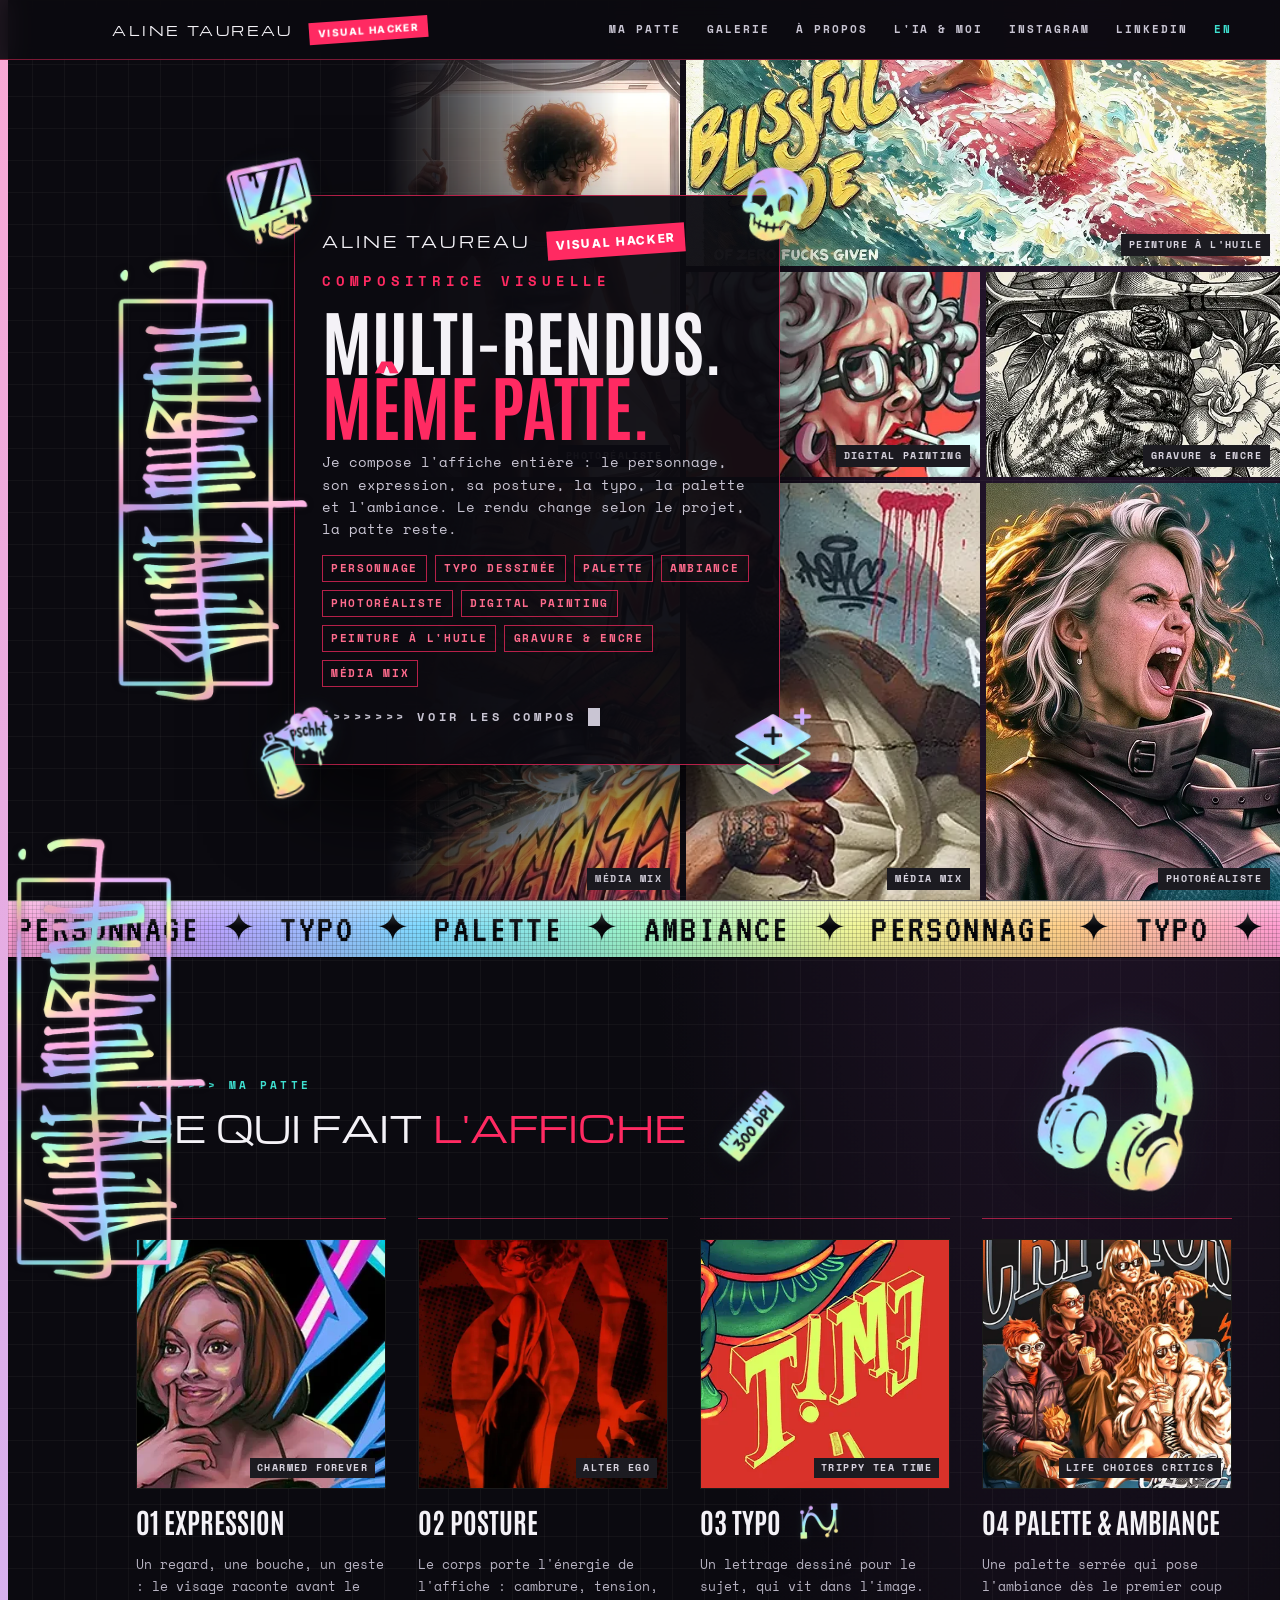
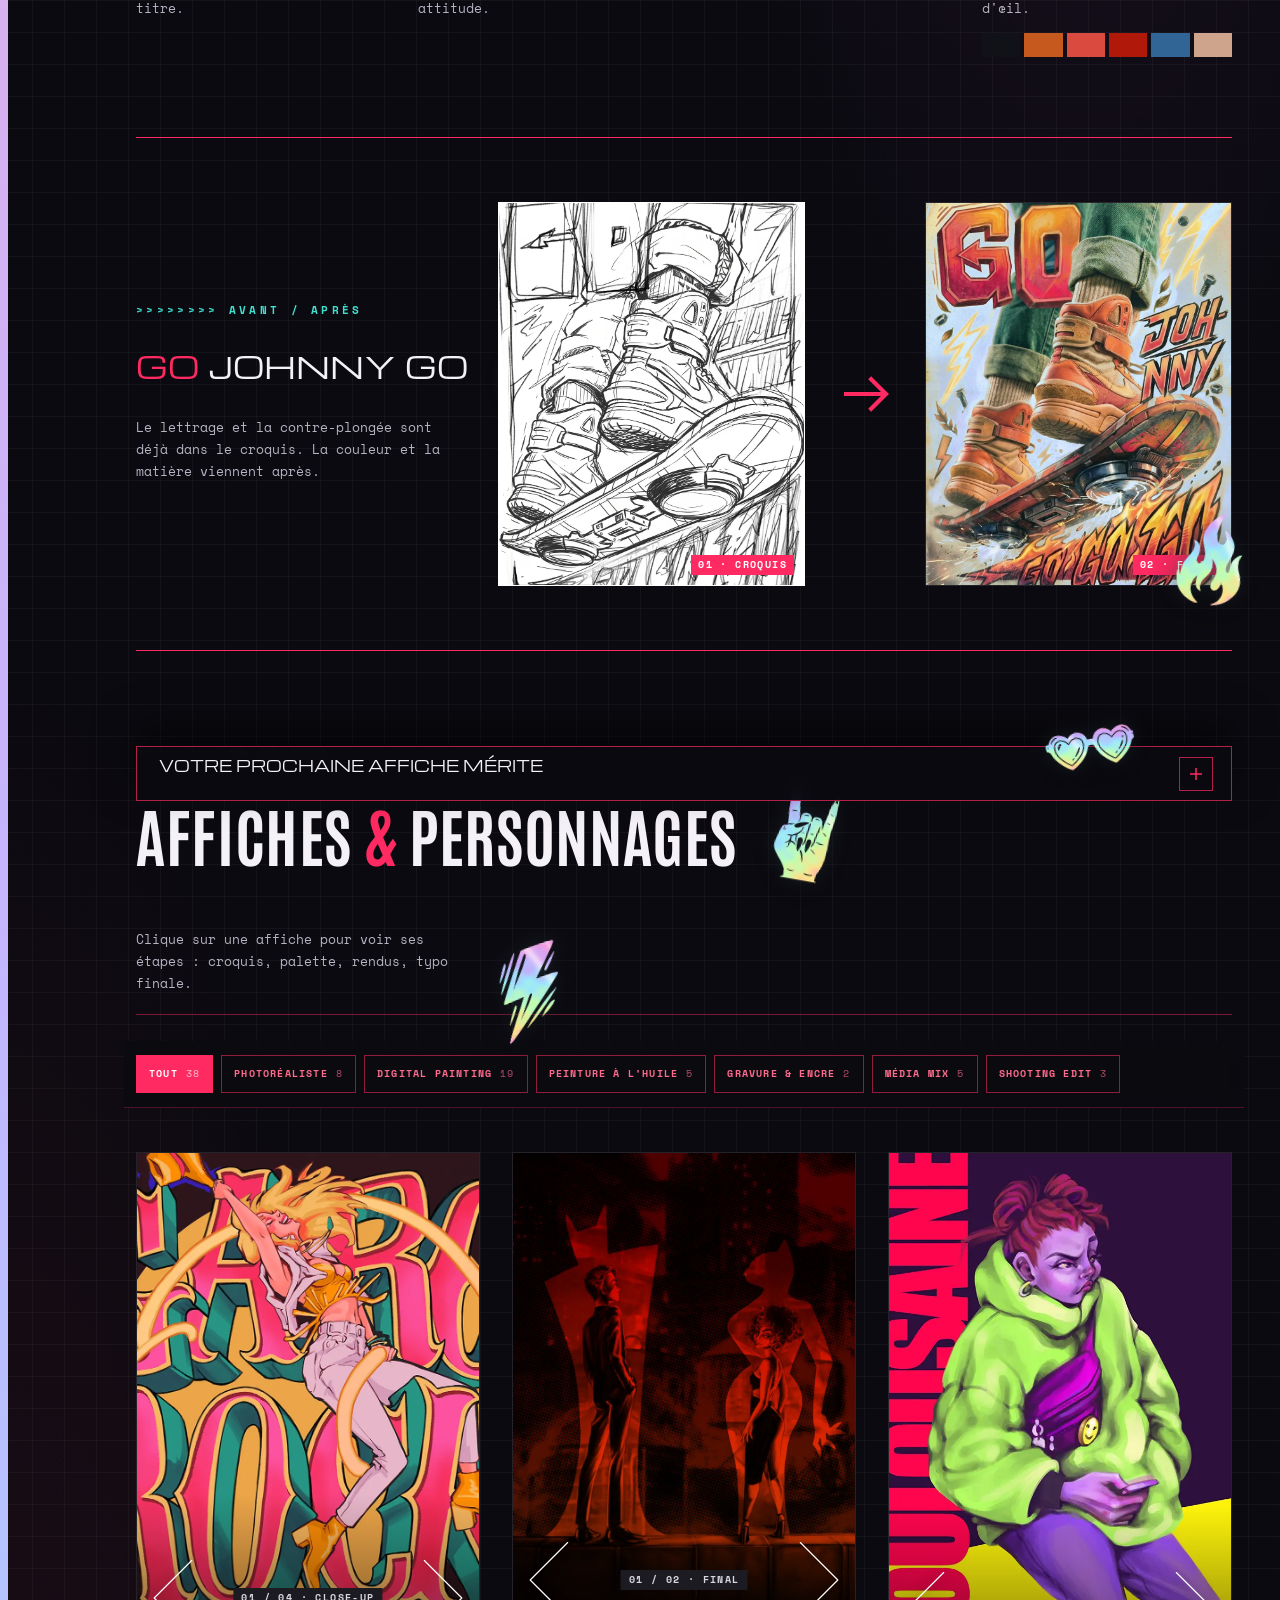
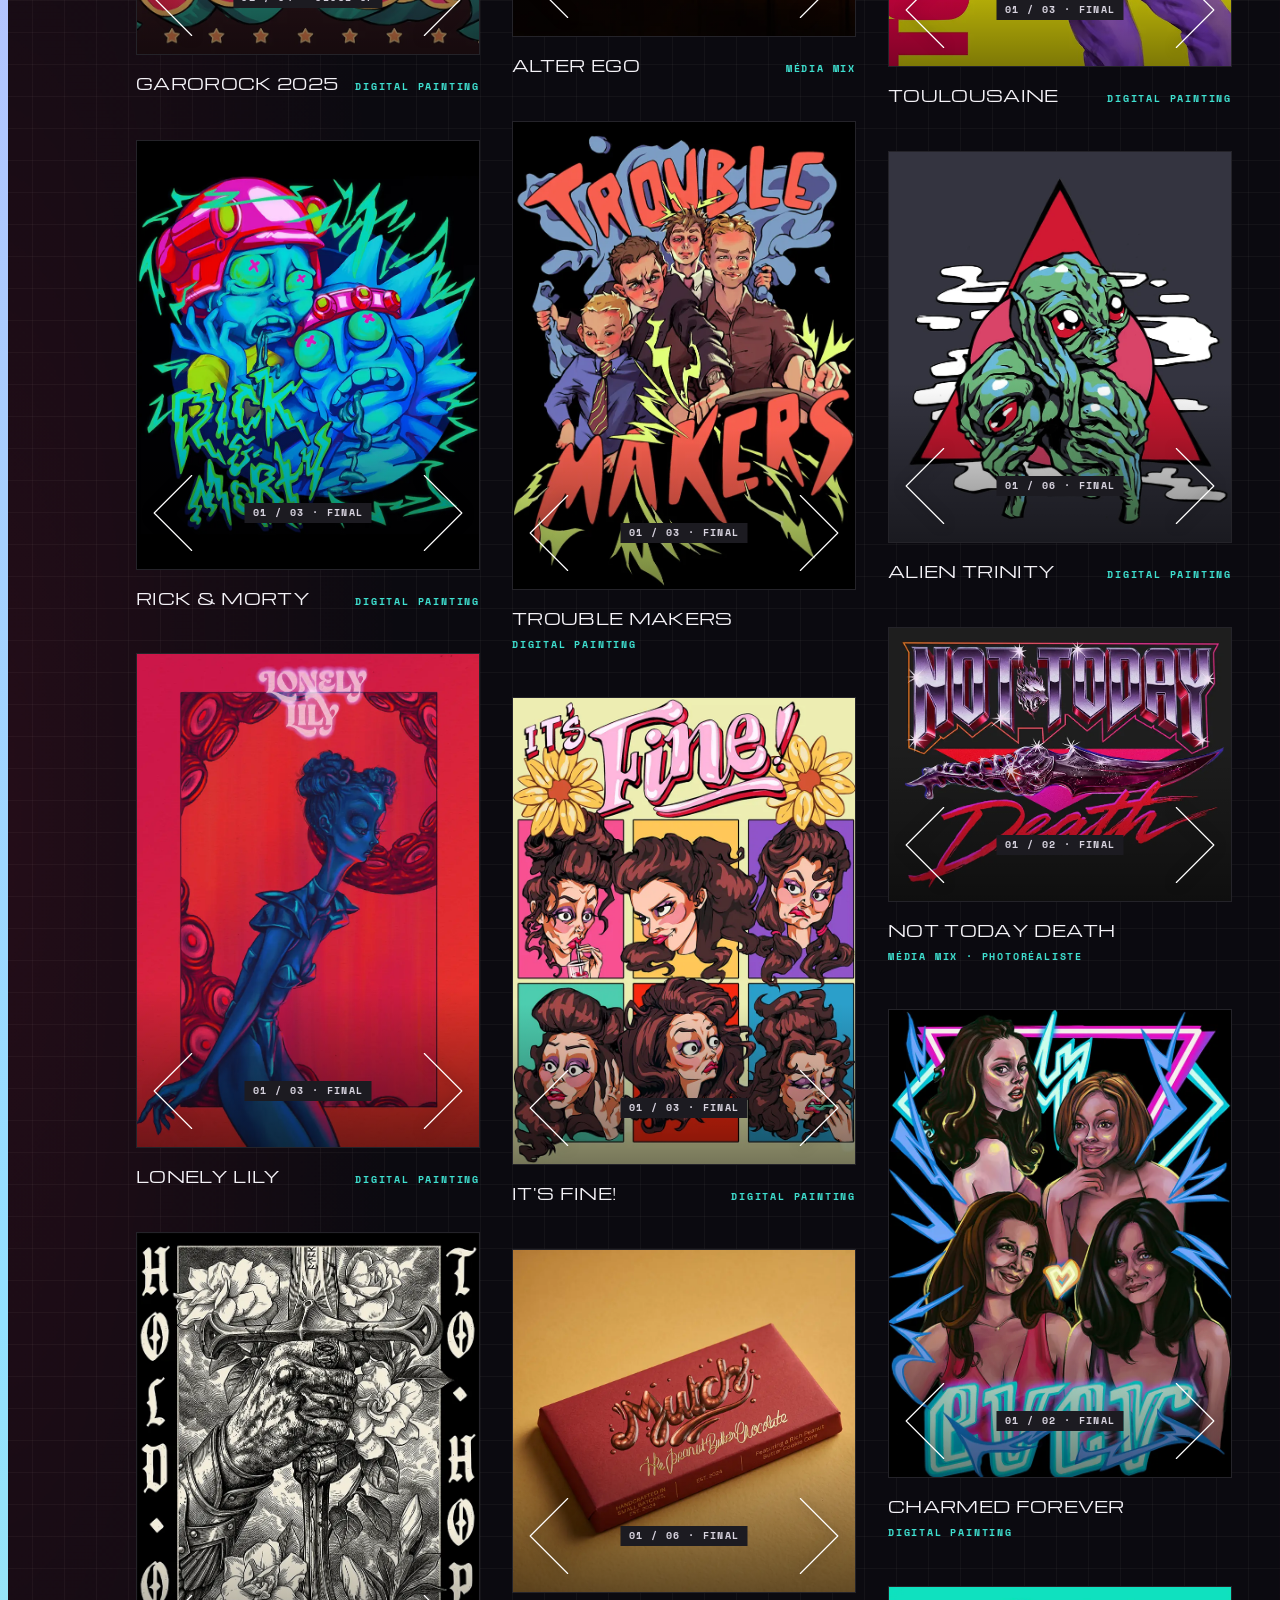
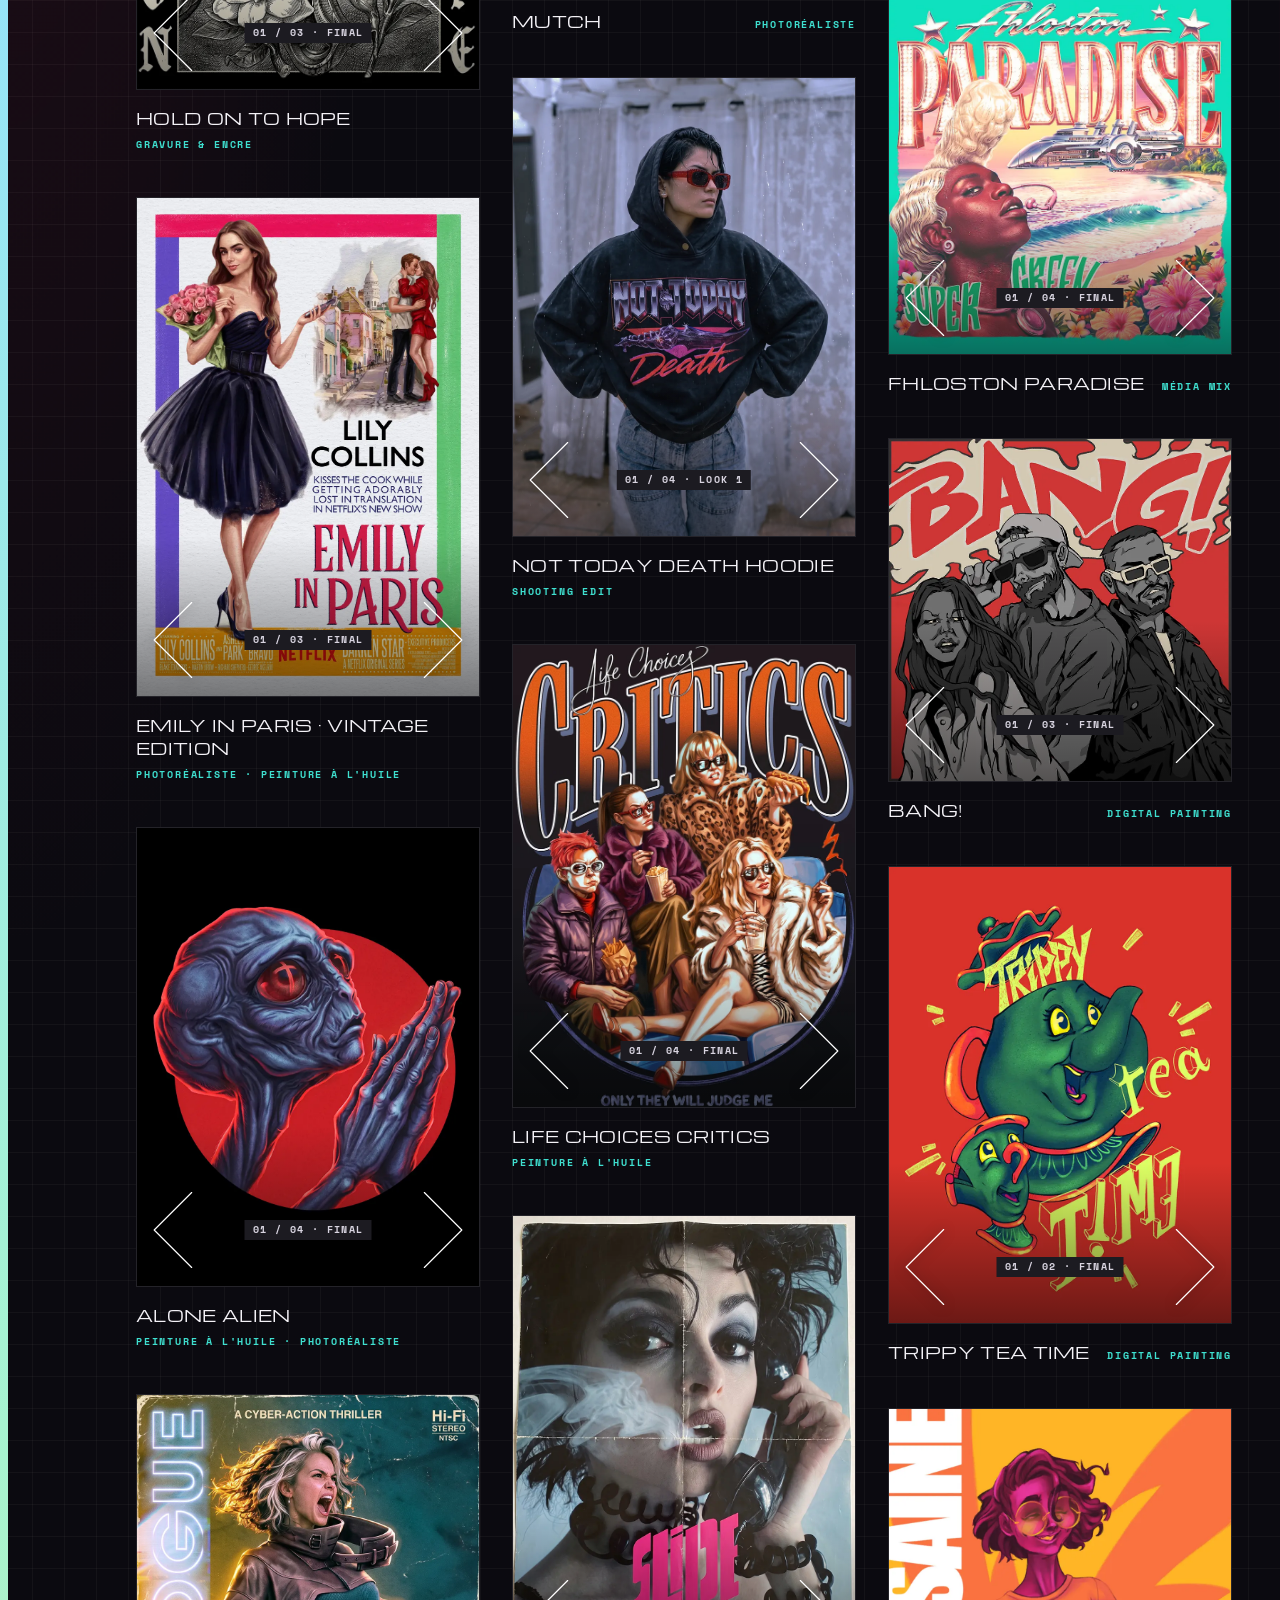
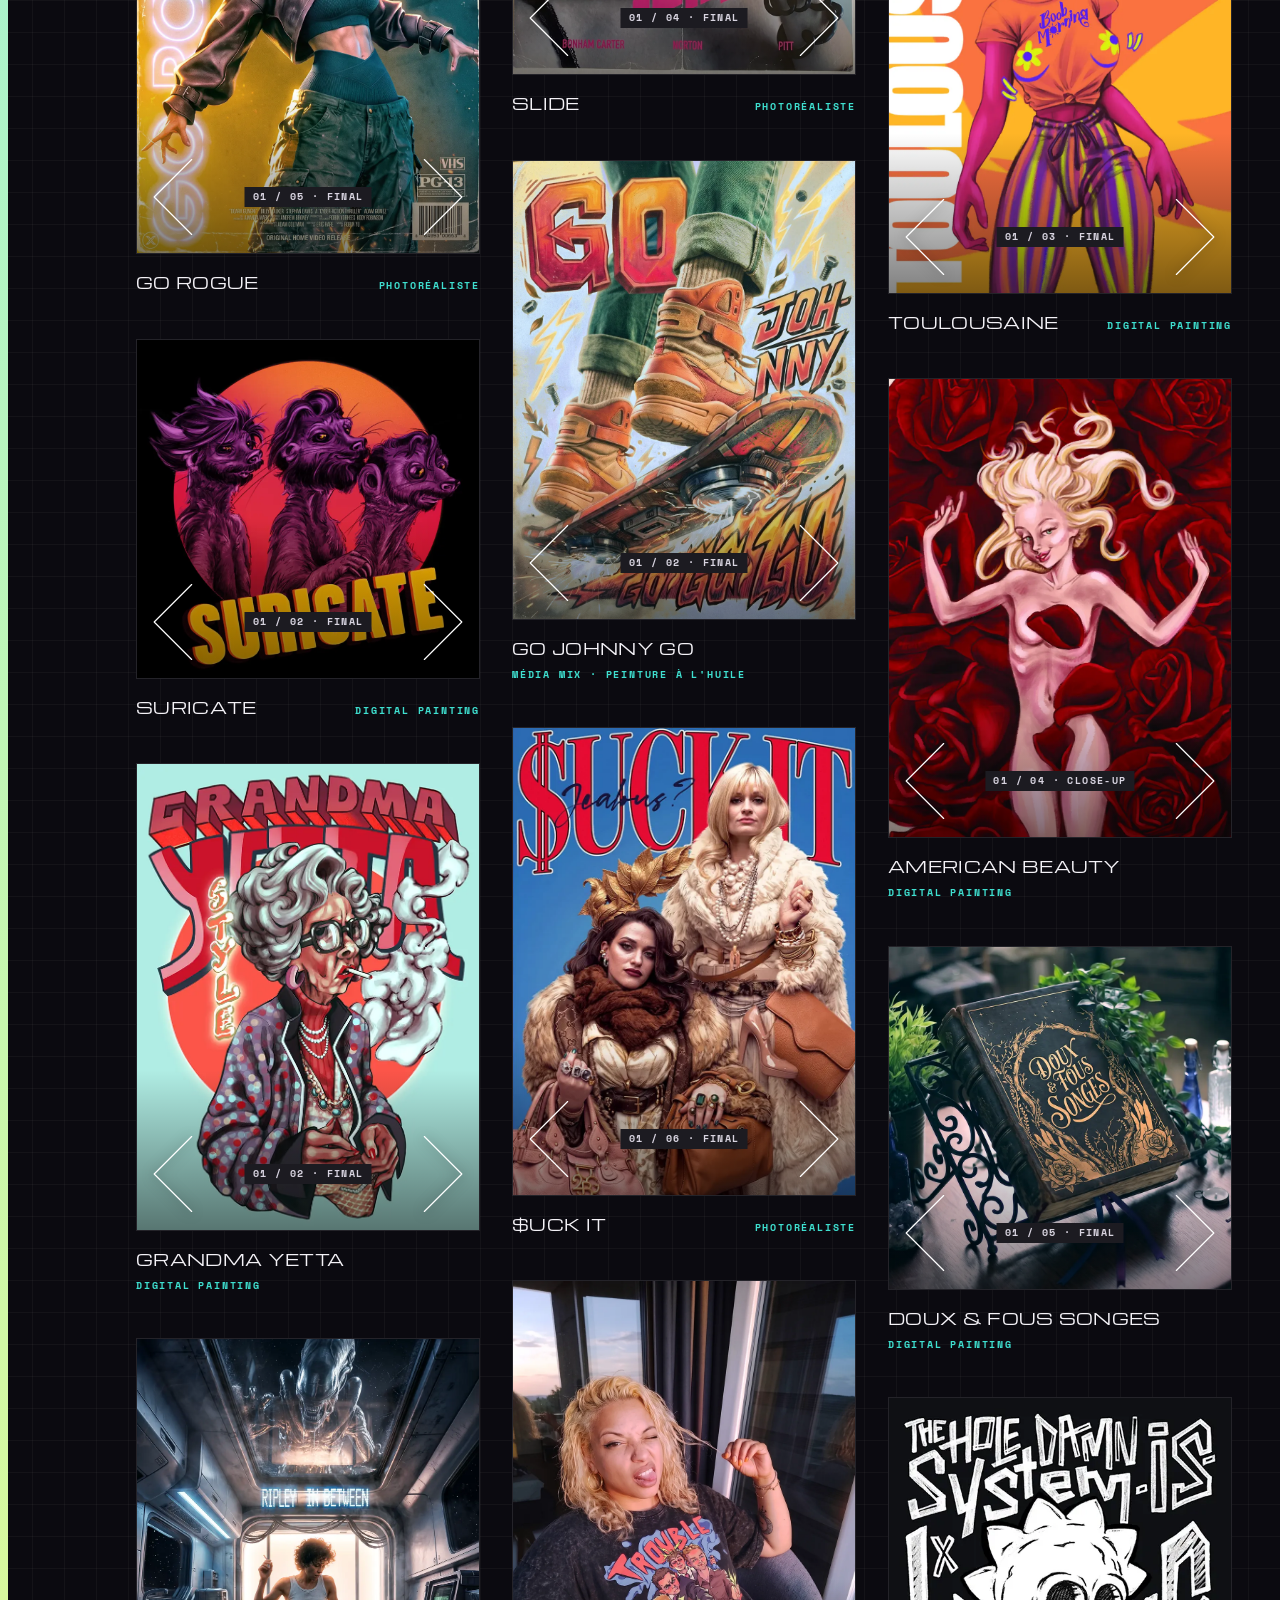
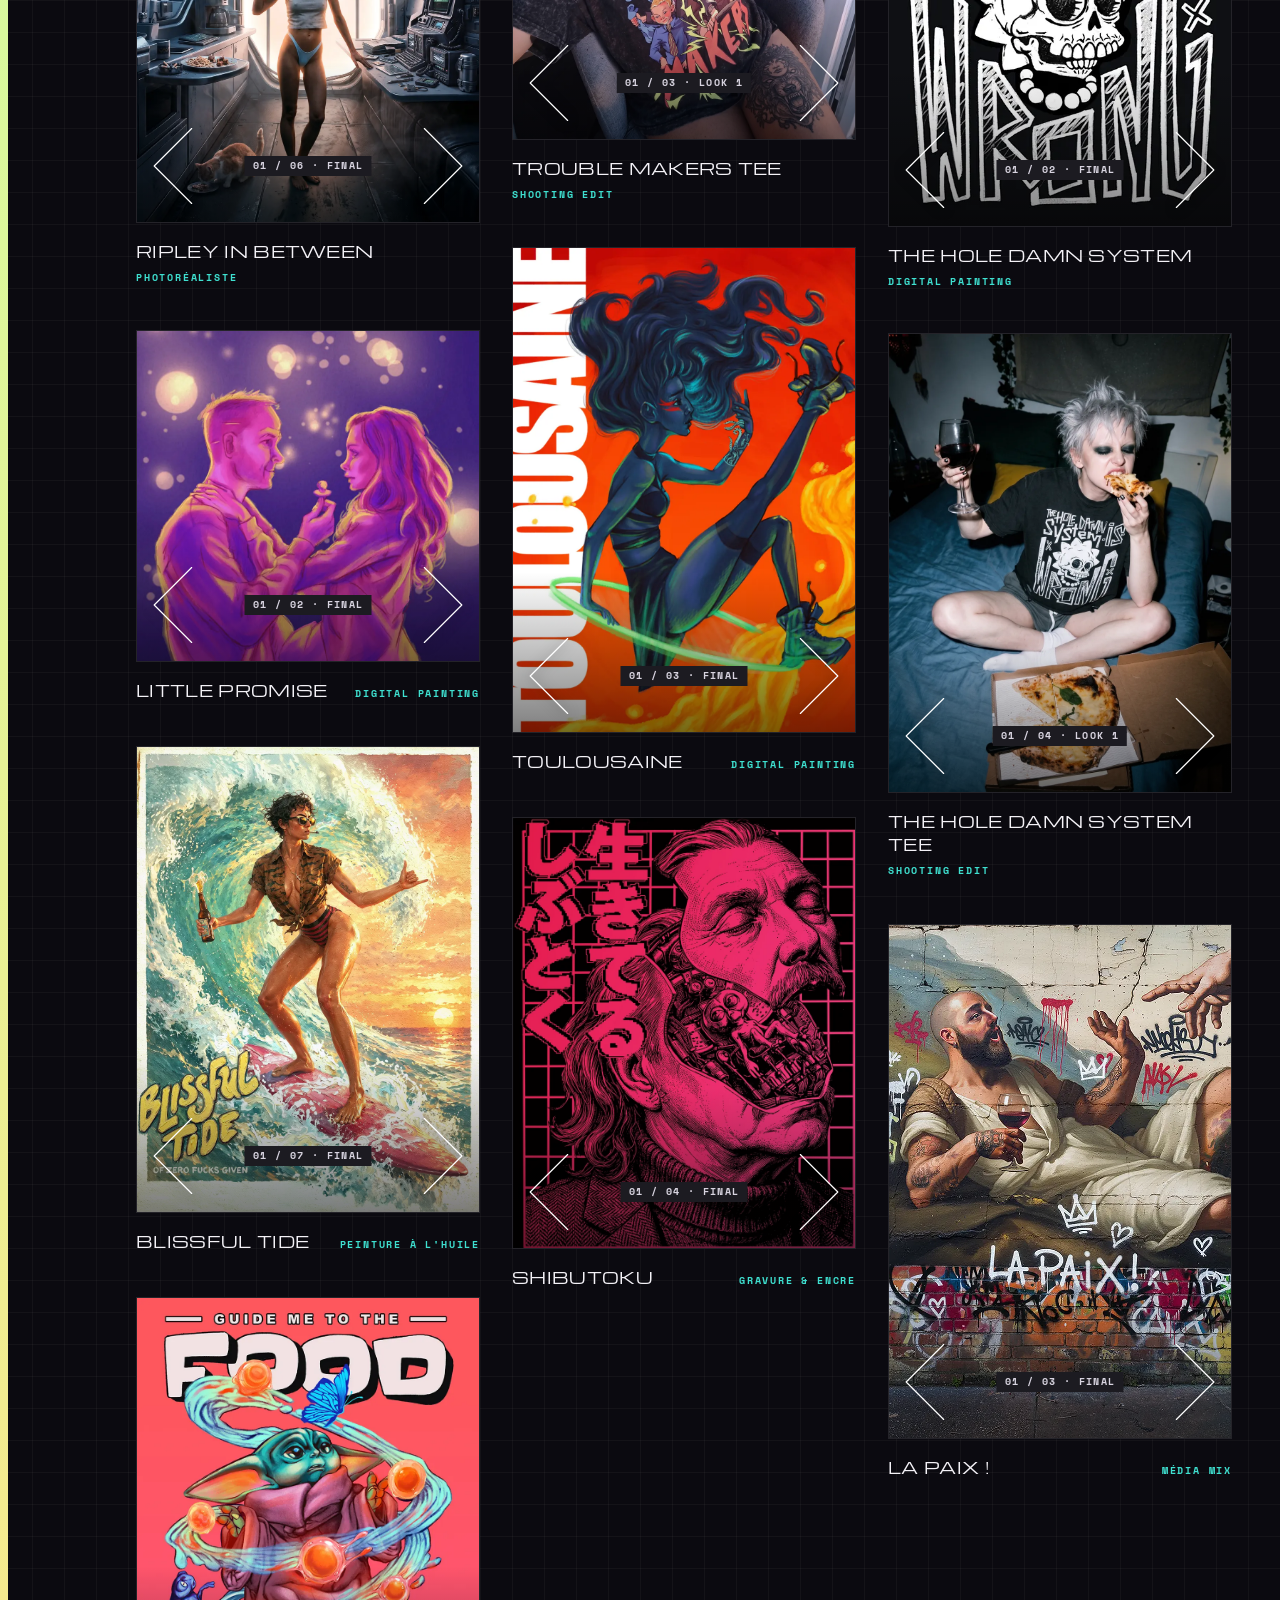
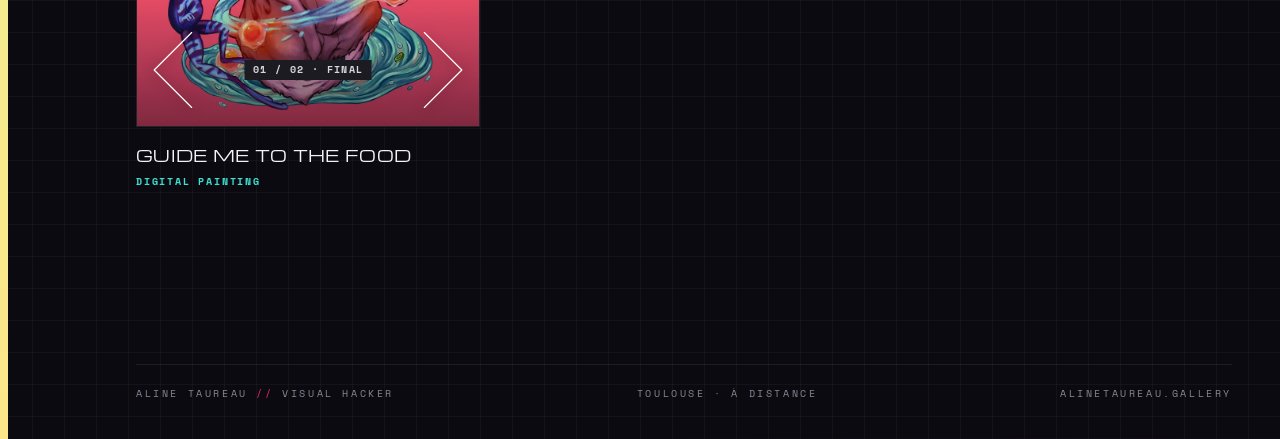
==== commit 3df4a1e9: "Reglette vers Ma patte, zoom au survol des miniatures" ====
--- a/index.html
+++ b/index.html
@@ -638,6 +638,10 @@
 /* gros plans : léger zoom au survol, étiquettes gris foncé */
 .h3-tile img{transition:transform .5s cubic-bezier(.2,.8,.2,1)}
 .h3-tile:hover img{transform:scale(1.07)}
+.p3-sq img{transition:transform .5s cubic-bezier(.2,.8,.2,1)}
+.p3-sq:hover img{transform:scale(1.07)}
+.p9-ruler{width:96px;height:auto;transform:rotate(-12deg);margin:-20px 0}
+@media (max-width:560px){.p9-ruler{width:64px;margin:-14px 0}}
 .h3-shade{pointer-events:none}
 .h3-pill{background:#1c1b21 !important;color:#d8d4e0 !important}
 .mn9.on .mn9-nav a:nth-child(4){transition-delay:.3s}
@@ -794,7 +798,7 @@
 <p style="margin: 0 0 10px; font: 700 11px/1 'Space Mono', monospace; letter-spacing: .3em; color: #3fe0d0">&gt;&gt;&gt;&gt;&gt;&gt;&gt;&gt; MA PATTE</p>
 <div style="display: flex; align-items: center; gap: 18px">
 <h2 style="margin: 0; font-family: Michroma, sans-serif; font-weight: 400; font-size: 36px; text-transform: uppercase">Ce qui fait <span style="color: #ff2a62">l'affiche</span></h2>
-<img class="p3-stk p6-star" src="v3/stk/sparkles.webp" alt="" aria-hidden="true" style="width: 74px; transform: rotate(-8deg)">
+<img class="p3-stk p9-ruler" src="v3/stk/ruler-300dpi.webp" alt="" aria-hidden="true">
 </div>
 </div>
 <img class="p3-stk p6-cas" src="v3/stk/headphones.webp" alt="" aria-hidden="true" style="width: 210px; margin: -60px 10px -40px 0; transform: rotate(10deg)">
@@ -844,7 +848,7 @@
 <p style="margin: 0 0 10px; font: 700 11px/1 'Space Mono', monospace; letter-spacing: .3em; color: #3fe0d0">&gt;&gt;&gt;&gt;&gt;&gt;&gt;&gt; LA GALERIE</p>
 <div class="g6-ttl"><h2 class="g6-h2">Affiches <span style="color: #ff2a62">&amp;</span> personnages</h2><img class="g6-stk g6-rock" src="v3/stk/rock-hand.webp" alt="" aria-hidden="true" style="width: 96px; transform: rotate(10deg)"></div>
 </div>
-<div class="g6-desc"><p>Clique sur une affiche pour voir ses étapes : croquis, palette, rendus, typo finale.</p><span class="g6-bw"><img class="g6-stk g6-ruler" src="v3/stk/ruler-300dpi.webp" alt="" aria-hidden="true"><img class="g6-stk g6-eye" src="v3/stk/bolt.webp" alt="" aria-hidden="true"></span></div>
+<div class="g6-desc"><p>Clique sur une affiche pour voir ses étapes : croquis, palette, rendus, typo finale.</p><img class="g6-stk g6-eye" src="v3/stk/bolt.webp" alt="" aria-hidden="true"></div>
 </div>
 <div class="g6-filters" role="group" aria-label="Filtrer les affiches">
 <div class="g6-chips" id="chips"></div>
